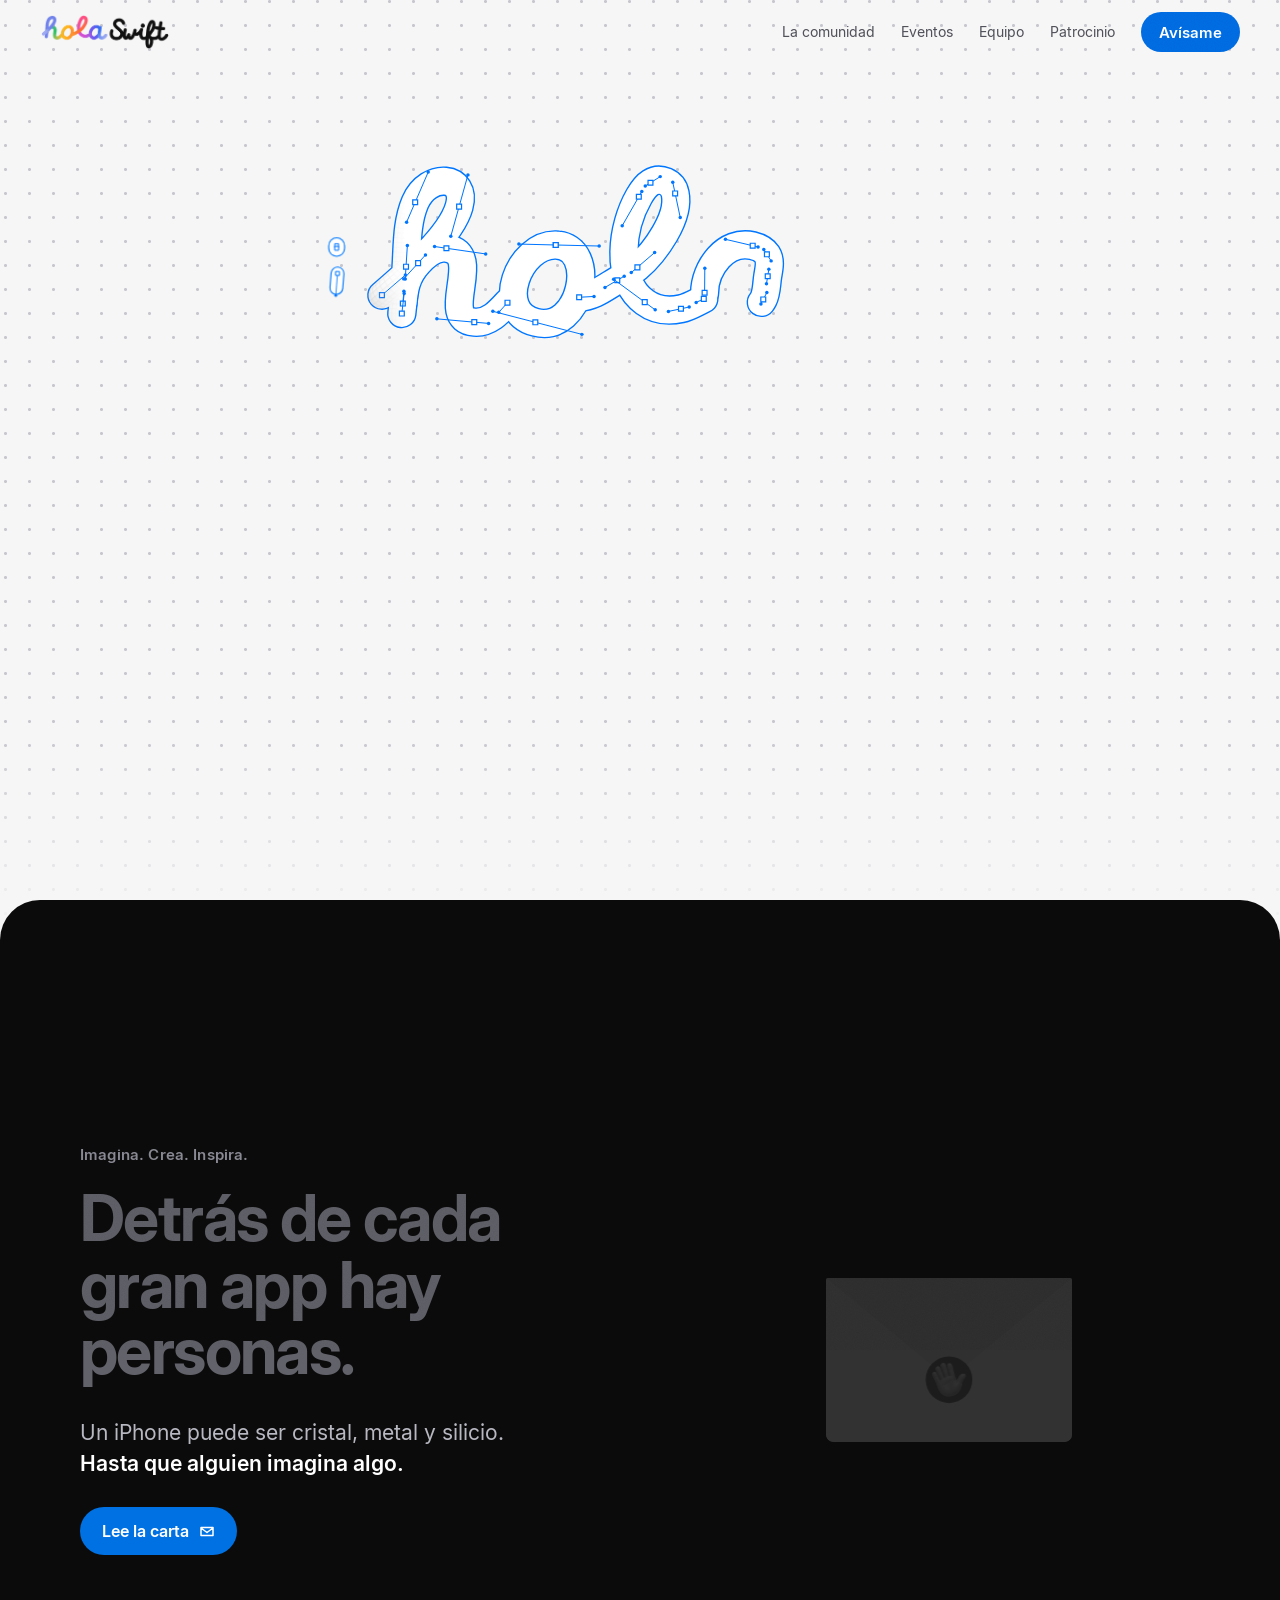
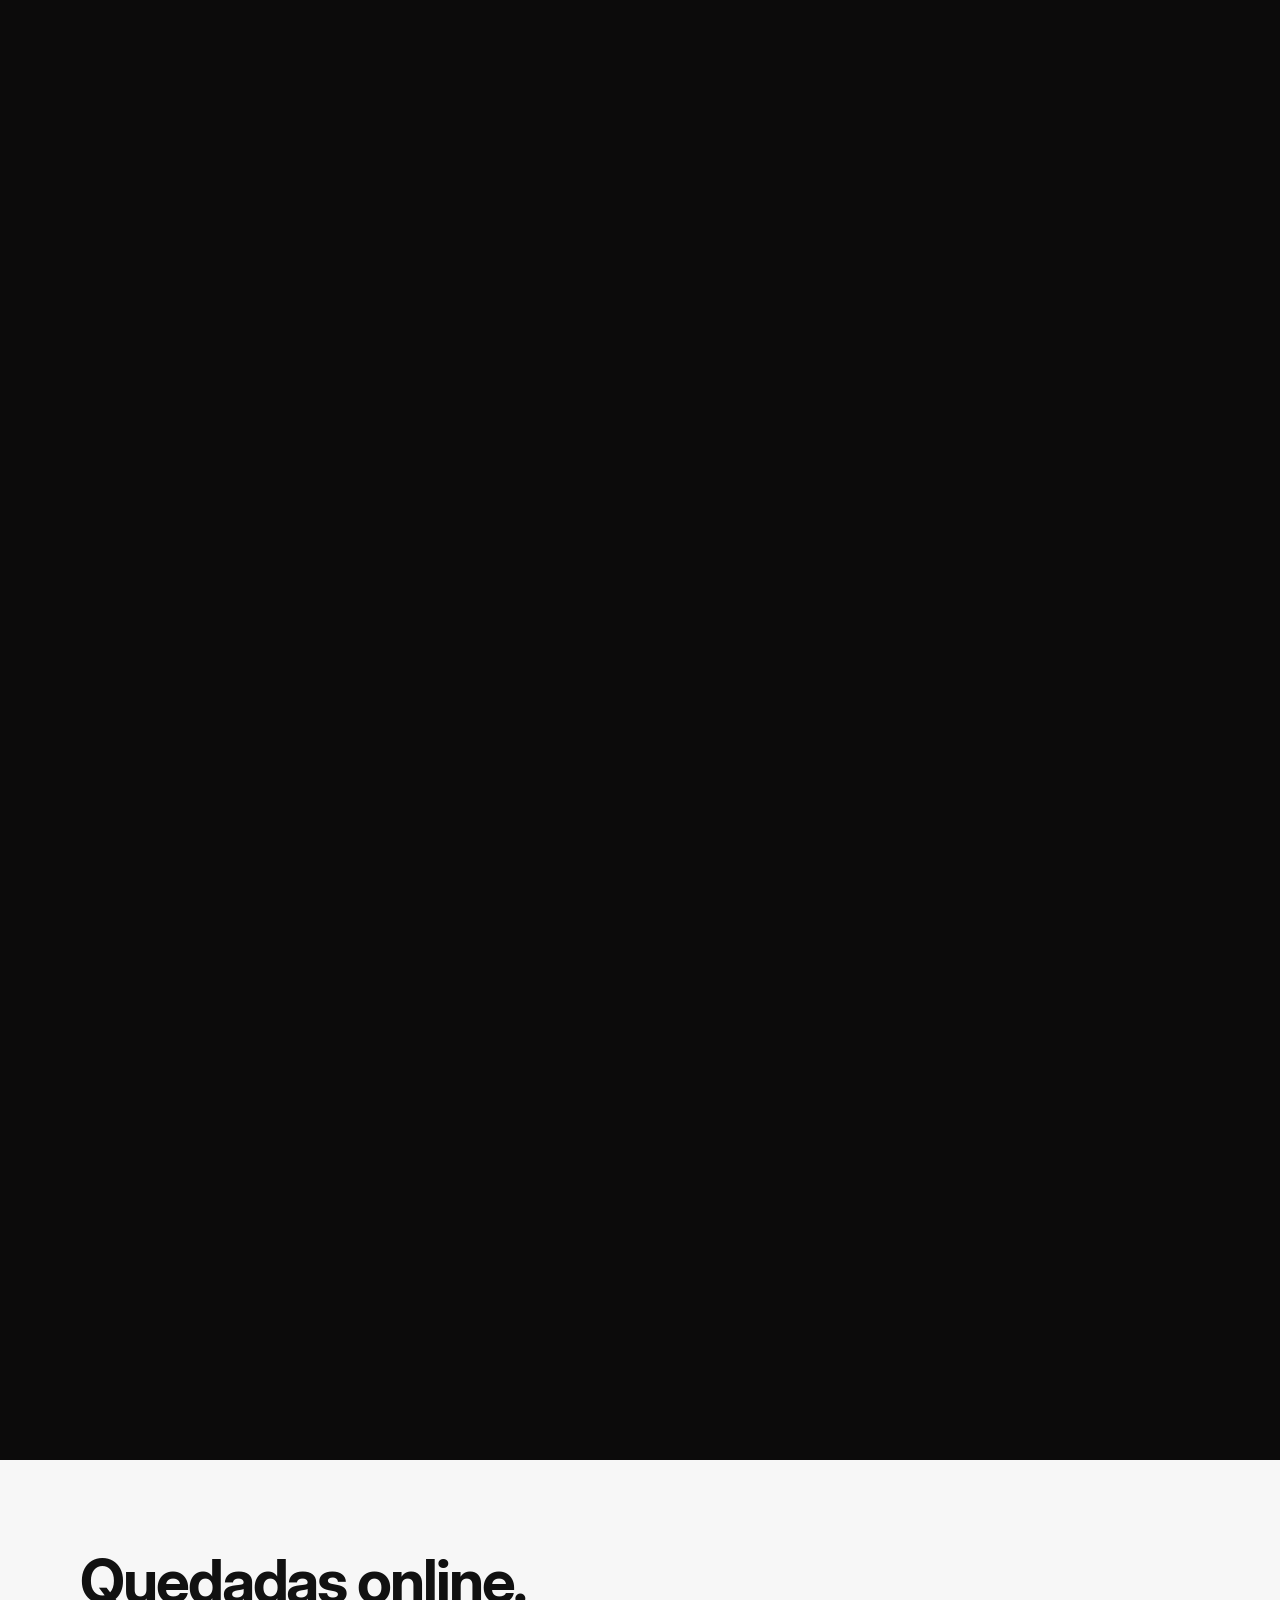
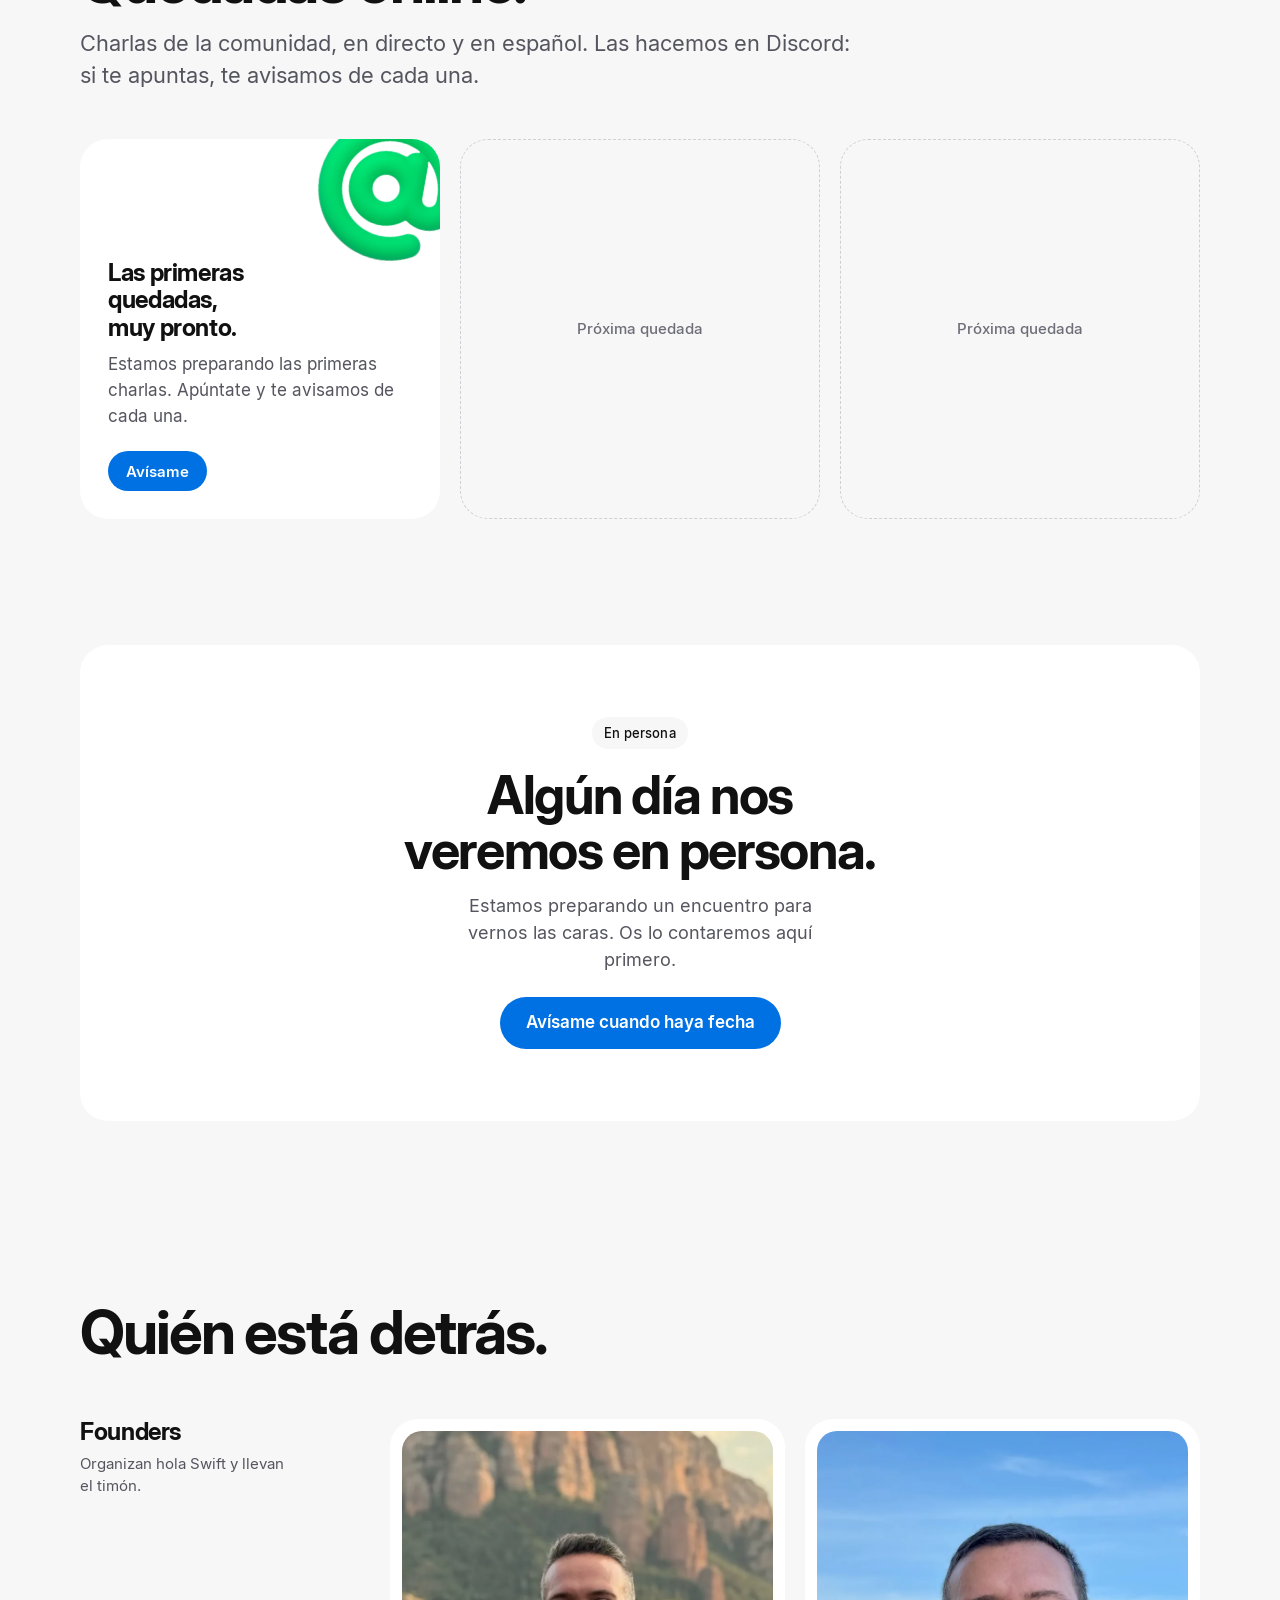
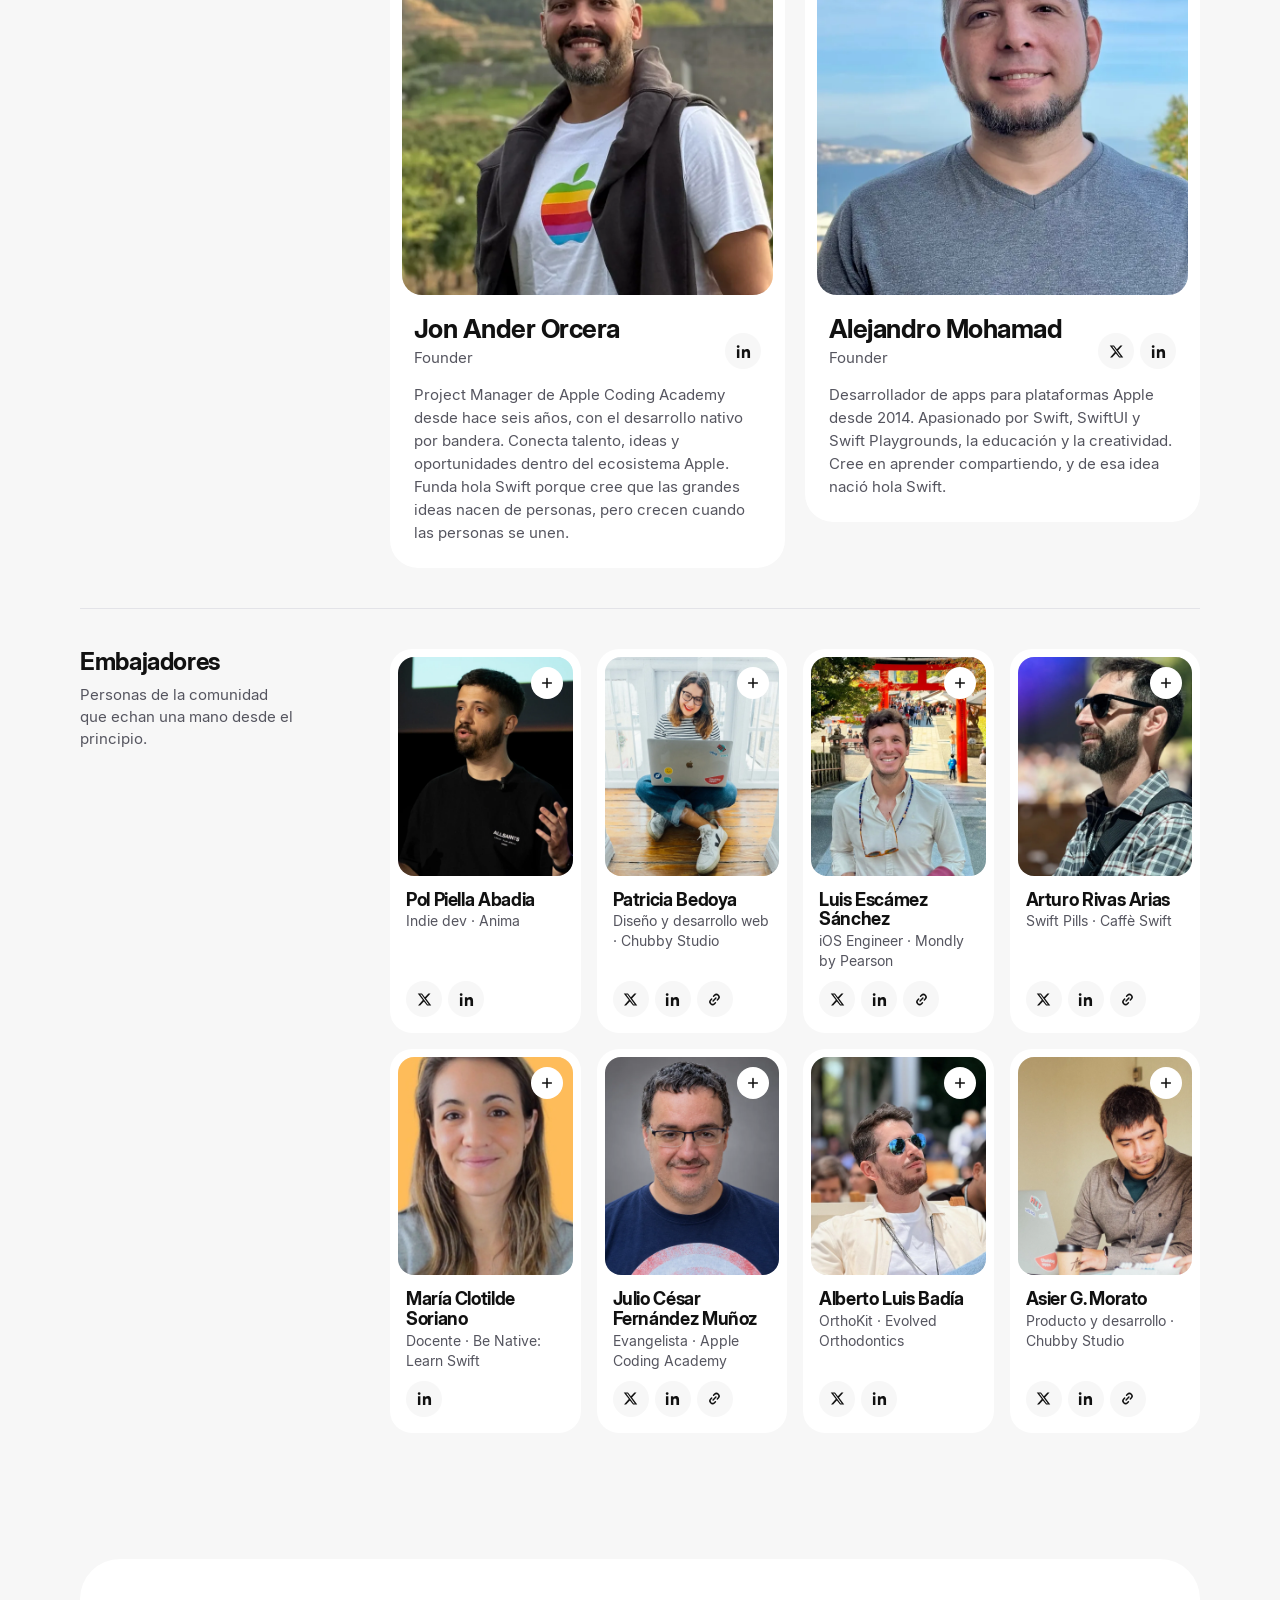
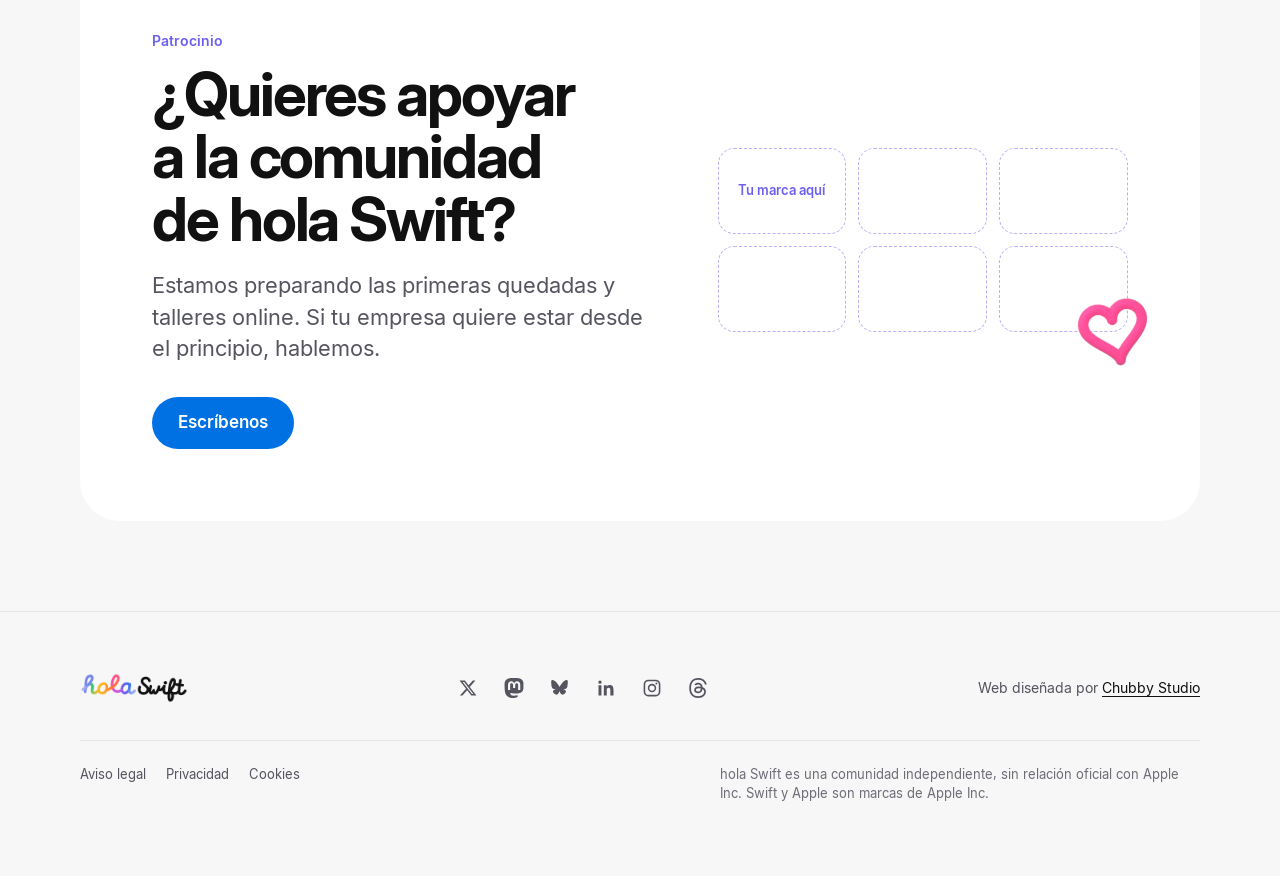
==== index.html @ 7c480881 "Primera versión de la web de hola Swift" ====
<!doctype html>
<html lang="es">
<head>
<meta charset="utf-8">
<meta name="viewport" content="width=device-width, initial-scale=1, viewport-fit=cover">
<meta name="theme-color" content="#F7F7F7" id="tema">
<title>hola Swift · La comunidad de Swift en español</title>
<meta name="description" content="hola Swift es la comunidad de Swift en español. Quedadas y talleres online en español para quienes crean con Swift y las plataformas de Apple.">
<link rel="icon" href="favicon.ico" sizes="32x32">
<link rel="icon" href="favicon.svg" type="image/svg+xml">
<link rel="apple-touch-icon" href="apple-touch-icon.png">
<link rel="manifest" href="site.webmanifest">
<!-- dirección provisional: cuando holaswift.com apunte a GitHub Pages, cambiar holaswift.github.io por holaswift.com
     aquí (canonical, og:url y og:image), en robots.txt y en sitemap.xml -->
<link rel="canonical" href="https://holaswift.github.io/">
<meta property="og:type" content="website">
<meta property="og:site_name" content="hola Swift">
<meta property="og:locale" content="es_ES">
<meta property="og:url" content="https://holaswift.github.io/">
<meta property="og:title" content="hola Swift · La comunidad de Swift en español">
<meta property="og:description" content="Quedadas y talleres online en español para quienes crean con Swift y las plataformas de Apple.">
<meta property="og:image" content="https://holaswift.github.io/og.png">
<meta property="og:image:width" content="1200">
<meta property="og:image:height" content="630">
<meta property="og:image:alt" content="¡hola Swift! en letras de tubo de colores sobre una cuadrícula de puntos">
<meta name="twitter:card" content="summary_large_image">
<meta name="twitter:site" content="@hola_swift">
<link rel="preload" href="assets/fuentes/inter-400.woff2" as="font" type="font/woff2" crossorigin>
<link rel="preload" href="assets/fuentes/inter-display-700.woff2" as="font" type="font/woff2" crossorigin>
<link rel="preload" href="assets/img/logo-horizontal-color.webp" as="image">
<link rel="preload" href="assets/img/hero/hola-color.webp" as="image">
<link rel="preload" href="assets/img/hero/swift-color.webp" as="image">
<style>
@font-face{font-family:"Inter";src:url(assets/fuentes/inter-400.woff2) format("woff2");font-weight:400;font-display:swap}
@font-face{font-family:"Inter";src:url(assets/fuentes/inter-500.woff2) format("woff2");font-weight:500;font-display:swap}
@font-face{font-family:"Inter";src:url(assets/fuentes/inter-600.woff2) format("woff2");font-weight:600;font-display:swap}
@font-face{font-family:"Inter Display";src:url(assets/fuentes/inter-display-600.woff2) format("woff2");font-weight:600;font-display:swap}
@font-face{font-family:"Inter Display";src:url(assets/fuentes/inter-display-700.woff2) format("woff2");font-weight:700;font-display:swap}
@font-face{font-family:"Homemade Apple";src:url(assets/fuentes/homemade-apple-400.woff2) format("woff2");font-weight:400;font-display:swap}   /* firmas provisionales */
/* tokens del libro de marca hola Swift (claude.ai/artifact/Q1u5tedocMigdjNJV3gRU2) */
:root{
  --fondo:#F7F7F7; --superficie:#FFFFFF; --linea:#E3E3E8; --texto:#111111; --texto-2:#55555F; --texto-3:#6E6E78;
  --enlace:#0066CC; --interfaz:#007AFF; --boton:#0071E3;
  --f-titulos:"Inter Display","Inter",system-ui,sans-serif; --f-texto:"Inter",system-ui,sans-serif;
  --bg:var(--fondo); --card:var(--superficie); --ink:var(--texto); --ink-2:var(--texto-2); --ink-3:#B9B9C2; --line:var(--linea);
  --blue:#007AFF; --blue-press:#0062CC;   /* azul de sistema: color de la interfaz; el naranja es de Swift */
  --blue-btn:var(--boton);                       /* el mismo azul un punto más hondo bajo texto blanco: 4.6:1 */
  --swift:#FF6B4D;
  --pen:var(--blue);
  --ease-out:cubic-bezier(.16,1,.3,1); --spring:cubic-bezier(.34,1.56,.64,1);
  color-scheme:light;
  --sa-t:env(safe-area-inset-top,0px); --sa-r:env(safe-area-inset-right,0px); --sa-b:env(safe-area-inset-bottom,0px); --sa-l:env(safe-area-inset-left,0px);
  --gutter-l:max(16px,var(--sa-l)); --gutter-r:max(16px,var(--sa-r));
}
*{box-sizing:border-box}
[hidden]{display:none!important}
.saltar{position:fixed;left:var(--gutter-l);top:-60px;z-index:100;background:var(--card);color:var(--ink);padding:10px 16px;border-radius:999px;font:600 14px/1 var(--f-texto);text-decoration:none;border:1px solid var(--linea);transition:top .2s}
.saltar:focus{top:calc(12px + var(--sa-t))}
html{scroll-behavior:smooth;scroll-padding-top:80px}
@media (prefers-reduced-motion:reduce){html{scroll-behavior:auto}}
body{margin:0;background:var(--bg);color:var(--ink);font:17px/26px var(--f-texto);
  -webkit-font-smoothing:antialiased;overflow-x:clip}   /* clip y no hidden: hidden convierte el body en contenedor de scroll dentro del artifact y rompe el sticky del manifiesto */
::selection{background:#CCE4FF;color:var(--ink)}
:focus-visible{outline:2px solid var(--pen);outline-offset:3px;border-radius:12px}
a{color:inherit}
h1,h2,h3,p{margin:0}
.wrap-x{width:min(1120px,100% - var(--gutter-l) - var(--gutter-r));margin-inline:auto;position:relative;left:calc((var(--sa-l) - var(--sa-r)) / 2)}

/* ── navegación ── */
nav.top{position:fixed;inset:0 0 auto;z-index:20;display:flex;justify-content:space-between;align-items:center;gap:16px;
  padding:calc(12px + var(--sa-t)) max(clamp(16px,4vw,40px),var(--sa-r)) 12px max(clamp(16px,4vw,40px),var(--sa-l));transition:background .3s,box-shadow .3s}
/* sobre el manifiesto (oscuro) la barra pasa a negro y el logo a su versión para fondo oscuro */
nav.top .brand .osc{display:none}
nav.top.oscura .brand .cla{display:none}
nav.top.oscura .brand .osc{display:block}
nav.top.oscura,nav.top.oscura.solid{background:rgba(12,11,11,.88);box-shadow:0 1px 0 rgba(255,255,255,.08)}
nav.top.oscura .links a:not(.btn){color:#B8B8C2}
nav.top.oscura .links a:not(.btn):hover{color:#fff}
nav.top.solid{background:rgba(247,247,247,.94);-webkit-backdrop-filter:blur(18px) saturate(170%);backdrop-filter:blur(18px) saturate(170%);box-shadow:0 1px 0 rgba(0,0,0,.06)}
.brand{display:block;line-height:0}
.brand img{display:block;height:36px;width:auto}
@media (max-width:760px){.brand img{height:30px}}
footer .brand img{height:30px}
.links{display:flex;gap:26px;align-items:center;font-size:14px;color:var(--ink-2)}
.links a{text-decoration:none}
.links a:not(.btn):hover{color:var(--ink)}
@media (max-width:760px){.links .sec{display:none}}
.btn{display:inline-flex;align-items:center;justify-content:center;height:40px;padding:0 18px;border-radius:999px;border:0;background:var(--blue-btn);color:#fff;
  font:600 15px/1 var(--f-texto);text-decoration:none;cursor:pointer;white-space:nowrap;transition:transform .2s var(--ease-out),background .2s}
.btn:hover{background:var(--blue-press)}
.btn:active{transform:scale(.97)}
.btn.lg{height:52px;padding:0 26px;font-size:17px}
.btn:disabled{background:var(--ink-3);cursor:default}

/* ── hero (el mismo escenario que hero/index.html) ── */
.hero{position:relative;min-height:calc(100dvh + 40px);min-height:calc(100lvh + 40px);display:grid;grid-template-rows:calc(72px + var(--sa-t)) 1fr auto;padding-bottom:calc(40px + var(--sa-b));overflow:hidden;isolation:isolate}
/* Safari 26 en iPhone pinta contenido bajo la barra flotante, por debajo de 100lvh: el solape del manifiesto tiene que caer más abajo */
@media (pointer:coarse) and (max-width:640px){.hero{min-height:calc(100lvh + 120px);padding-bottom:calc(120px + var(--sa-b))}.hero .fondo{bottom:120px}}
.hero::before{content:"";position:absolute;inset:0;z-index:-2;
  /* retícula de puntos del lienzo: fija sobre el fondo; más marcada mientras se construye el logo, se asienta al terminar */
  background-image:radial-gradient(circle at 1.5px 1.5px,#C9C9D1 1.3px,transparent 1.6px);background-size:24px 24px;background-position:center top;
  opacity:calc(.6 + var(--grid,1) * .4);
  -webkit-mask-image:linear-gradient(#000 78%,transparent);mask-image:linear-gradient(#000 78%,transparent)}
.fade{opacity:0;transform:translateY(10px);filter:blur(6px);transition:opacity .9s var(--ease-out),transform .9s var(--ease-out),filter .9s var(--ease-out)}
.ready .fade{opacity:1;transform:none;filter:none}
.ready .fade.d2{transition-delay:.12s}
.wrap{display:grid;place-items:center;perspective:1400px;padding:8px 0;grid-row:2}
.stage{position:relative;aspect-ratio:3005 / 2345;width:min(84vw,calc(58dvh * (3005 / 2345)));transform-style:preserve-3d}
.stage svg,.stage .el{position:absolute;inset:0;width:100%;height:100%;overflow:visible}
.stage img{position:absolute;display:block;user-select:none;pointer-events:none}
.el .mesh,.el .col{--p:0;
  -webkit-mask-image:linear-gradient(90deg,#000 calc(var(--p)*130% - 30%),transparent calc(var(--p)*130%));
          mask-image:linear-gradient(90deg,#000 calc(var(--p)*130% - 30%),transparent calc(var(--p)*130%))}
.vec path,.vec circle.dot{fill:none;stroke-linecap:round;stroke-linejoin:round}
.vec path.o{stroke:var(--pen)} .vec path.w{stroke:#fff}
.vec circle.o{fill:var(--pen);stroke:none} .vec circle.w{fill:#fff;stroke:none}
.vec .nodes g{opacity:0;transition:opacity .2s}
.vec .nodes g.on{opacity:1}
.vec .nodes line{stroke:var(--pen);stroke-width:1;vector-effect:non-scaling-stroke}
.vec .nodes circle{fill:var(--pen)}
.vec .nodes rect{fill:#fff;stroke:var(--pen);stroke-width:1.2;vector-effect:non-scaling-stroke}
.lead path{fill:none;stroke:var(--pen);stroke-width:2;vector-effect:non-scaling-stroke;stroke-linecap:round}
.mano{transform-origin:38% 92%;transform:scale(0)}
.vec.edit{pointer-events:none}
.vec.edit .nodes g{opacity:1}
.edit .cl{fill:none;stroke:var(--pen);stroke-width:1.5;vector-effect:non-scaling-stroke}
.sel{opacity:0;transition:opacity .18s}
.sel.on{opacity:1}
.sel .box{fill:none;stroke:var(--pen);stroke-width:1.5;vector-effect:non-scaling-stroke}
.sel .h{fill:#fff;stroke:var(--pen);stroke-width:1.2;vector-effect:non-scaling-stroke}
.sel .tag rect{fill:var(--pen)}
.sel .tag text{fill:#fff;font-family:system-ui,-apple-system,sans-serif;font-weight:600;dominant-baseline:central}

.copy{grid-row:3;display:flex;flex-direction:column;align-items:center;gap:22px;text-align:center;padding:0 16px clamp(40px,7vh,84px)}
.copy h1{font-family:var(--f-titulos);font-weight:600;font-size:clamp(24px,2.6vw,34px);line-height:1.18;letter-spacing:-.02em;text-wrap:balance}
.copy h1 span{color:var(--ink-2)}
/* apuntarse: un campo y un botón dentro de la misma píldora */
.signup{display:flex;gap:6px;padding:6px;border-radius:999px;background:var(--superficie);border:1px solid var(--linea);width:min(440px,100%)}
.signup label{position:absolute;width:1px;height:1px;overflow:hidden;clip:rect(0 0 0 0)}
.signup input{flex:1;min-width:0;border:0;background:none;font:inherit;font-size:16px;padding:0 6px 0 16px;color:var(--ink);outline:none}
.signup input::placeholder{color:var(--texto-3)}
.signup:focus-within{outline:2px solid var(--interfaz);outline-offset:2px}
.signup-note{font-size:13px;color:var(--ink-2);min-height:20px}
.signup-legal{font-size:12px;line-height:16px;color:var(--texto-3);margin-top:2px}
.signup-legal a{color:var(--texto-2);text-underline-offset:2px}
.signup-note.ok{color:#1F8A44;font-weight:600}
.signup-note.err{color:#C2321B}



/* grano de impresión sobre toda la página */
body::after{content:"";position:fixed;inset:-50%;z-index:40;pointer-events:none;opacity:.06;mix-blend-mode:overlay;
  background-image:url("data:image/svg+xml;utf8,<svg xmlns='http://www.w3.org/2000/svg' width='180' height='180'><filter id='n'><feTurbulence type='fractalNoise' baseFrequency='.9' numOctaves='2' stitchTiles='stitch'/><feColorMatrix values='0 0 0 0 0  0 0 0 0 0  0 0 0 0 0  0 0 0 1.4 0'/></filter><rect width='100%' height='100%' filter='url(%23n)'/></svg>")}

/* fondo del hero: los glifos de tubo flotan alrededor del logo, cerca (grandes, nítidos) y lejos (pequeños, desenfocados).
   Entran con un salto cuando el logo termina de construirse y se mueven un poco con el puntero. */
.fondo{position:absolute;inset:var(--sa-t) var(--sa-r) 0 var(--sa-l);z-index:-1;pointer-events:none;overflow:hidden}
.flota{position:absolute;left:var(--x);top:var(--y);width:var(--w);translate:-50% -50%;
  transform:translate3d(var(--px,0px),var(--py,0px),0) scale(0) rotate(var(--r));
  transition:transform .9s var(--spring) calc(var(--i) * .09s);filter:blur(var(--b,0px));opacity:var(--o,1)}
.ready .flota{transform:translate3d(var(--px,0px),var(--py,0px),0) scale(1) rotate(var(--r))}
.flota .cuerpo{position:relative;animation:flotar var(--t,7s) ease-in-out infinite alternate;animation-delay:calc(var(--i) * -1.3s)}
.flota img{display:block;width:100%}
/* lupa sobre los glifos: su esqueleto vectorial aparece bajo el cursor, igual que en el logo */
.esq{position:absolute;inset:0;width:100%;height:100%;overflow:visible;pointer-events:none;
  -webkit-mask-image:radial-gradient(circle var(--lr,0px) at var(--lx,-999px) var(--ly,-999px),#000 55%,transparent 100%);
          mask-image:radial-gradient(circle var(--lr,0px) at var(--lx,-999px) var(--ly,-999px),#000 55%,transparent 100%)}
.esq .cl{fill:none;stroke:var(--interfaz);stroke-width:1.5;vector-effect:non-scaling-stroke}
.esq .nodes line{stroke:var(--interfaz);stroke-width:1;vector-effect:non-scaling-stroke}
.esq .nodes circle{fill:var(--interfaz)}
.esq .nodes rect{fill:#fff;stroke:var(--interfaz);stroke-width:1.2;vector-effect:non-scaling-stroke}
@media (prefers-reduced-motion:reduce){.flota .cuerpo{animation:none}}
/* selección tipo editor para lo que no es el logo: glifos, titular, campo y botón */
.seleccion{position:absolute;z-index:6;pointer-events:none;border:1.5px solid var(--interfaz);opacity:0;transition:opacity .18s}
.seleccion.on{opacity:1}
.seleccion i{position:absolute;width:8px;height:8px;margin:-4px 0 0 -4px;background:#fff;border:1.2px solid var(--interfaz)}
.seleccion b{position:absolute;left:-1.5px;bottom:calc(100% + 6px);white-space:nowrap;background:var(--interfaz);color:#fff;
  font:600 12px/20px var(--f-texto);padding:0 8px;border-radius:6px}
/* easter egg: al pasar por el corazón, el puntero se vuelve un cursor multijugador de Figma con la firma de la diseñadora */
.colab{position:fixed;left:0;top:0;z-index:40;pointer-events:none;opacity:0;transition:opacity .15s}
.colab.on{opacity:1}
.colab svg{display:block;width:20px;height:21px}
.colab span{position:absolute;left:14px;top:18px;white-space:nowrap;background:#6D5FF0;color:#fff;font:600 12px/22px var(--f-texto);
  padding:0 9px;border-radius:999px 999px 999px 4px;transform-origin:0 0;transform:scale(.6);transition:transform .32s cubic-bezier(.34,1.56,.64,1)}
.colab.on span{transform:scale(1)}
.colab.izq span{left:auto;right:14px;transform-origin:100% 0;border-radius:999px 999px 4px 999px}  /* cerca del borde derecho, la etiqueta se va a la izquierda */
.hero.colab-on,.hero.colab-on *{cursor:none!important}
@media (pointer:coarse){.colab{display:none}}
@media (prefers-reduced-motion:reduce){.colab span{transition:none}}
@keyframes flotar{from{transform:translateY(-7px) rotate(-3deg)}to{transform:translateY(7px) rotate(3deg)}}
@media (prefers-reduced-motion:reduce){.flota img{animation:none}.flota{transition:none}}
/* tablet (641–1024): los glifos van a los márgenes y más pequeños; el logo y el formulario quedan libres */
@media (min-width:641px) and (max-width:1024px){
  .flota{--w:clamp(52px,8vw,84px)!important}
  .flota.lejos{--w:clamp(40px,5.5vw,60px)!important}
  .flota:nth-child(1){--x:7%!important;--y:22%!important}
  .flota:nth-child(2){--x:5%!important;--y:50%!important}
  .flota:nth-child(3){--x:8%!important;--y:82%!important}
  .flota:nth-child(4){--x:93%!important;--y:20%!important}
  .flota:nth-child(5){--x:94%!important;--y:46%!important}
  .flota:nth-child(6){--x:92%!important;--y:82%!important}
  .stage{width:min(74vw,calc(52dvh * (3005 / 2345)))}
}
@media (max-width:640px){
  .flota.lejos{display:none}
  .flota{--w:58px!important}
  .flota:nth-child(1){--x:9%!important;--y:13.5%!important}   /* ? arriba a la izquierda: a la derecha chocaba con la mano */
  .flota:nth-child(5){--x:88%!important;--y:86.5%!important}   /* @ abajo a la derecha, a la altura del ¿: a media altura pisaba el titular */
}
@media (max-width:640px) and (max-height:720px){
  .flota:nth-child(1){--x:8%!important;--y:19%!important;--w:48px!important}   /* pantallas bajas (iPhone Duo, SE): la ? no pisa el logo de la barra */
  .flota:nth-child(3){--x:12%!important;--y:86.5%!important}   /* ¿ abajo, bajo la línea legal */
  .flota:nth-child(5){--x:88%!important;--y:86.5%!important}   /* @ abajo */
}

/* ── secciones ── */
section{padding-block:clamp(72px,10vh,128px)}
h2{font-family:var(--f-titulos);font-weight:700;font-size:clamp(34px,5vw,60px);line-height:1.04;letter-spacing:-.035em;text-wrap:balance}
.lede{font-size:clamp(19px,1.7vw,22px);line-height:1.45;color:var(--ink-2);max-width:56ch;text-wrap:pretty}
.reveal{opacity:0;transform:translateY(24px);transition:opacity 1s var(--ease-out),transform 1s var(--ease-out)}
.reveal.in{opacity:1;transform:none}

/* manifiesto: un momento fijo al hacer scroll. El arranque del manifiesto se enciende palabra a palabra;
   los glifos se juntan alrededor de un sobre cerrado, y el resto del texto está dentro: hay que abrir la carta. */
.manifiesto{height:240vh;position:relative;padding:0;background:#0C0B0B;color:#fff;
  border-radius:40px 40px 0 0;margin-top:-40px}
.manifiesto .pin{position:sticky;top:0;height:100dvh;display:flex;align-items:center;overflow:hidden;isolation:isolate;padding-top:var(--sa-t);padding-bottom:var(--sa-b)}
.manifiesto .wrap-x{display:grid;grid-template-columns:minmax(0,1.05fr) minmax(0,.95fr);gap:clamp(24px,5vw,72px);align-items:center}
.manifiesto .kicker{font:600 15px/20px var(--f-texto);letter-spacing:.01em;color:#8E8E99;margin-bottom:20px}
.manifiesto p.big{font-family:var(--f-titulos);font-weight:700;font-size:clamp(40px,5.2vw,64px);line-height:1.04;letter-spacing:-.025em;max-width:14ch}
.manifiesto p.big .w{color:#62626B;transition:color .3s}   /* apagada pero legible: 3,2:1 sobre el negro (texto grande) */
.manifiesto p.big .w.on{color:#FFFFFF}
.manifiesto .sigue{margin-top:32px;opacity:0;transform:translateY(12px);transition:opacity .8s var(--ease-out),transform .8s var(--ease-out)}
.manifiesto .sigue.in{opacity:1;transform:none}
.manifiesto .sigue p{font-size:21px;line-height:31px;color:#B8B8C2;max-width:34ch}
.manifiesto .sigue p strong{display:block;color:#fff;font-weight:600}
.manifiesto .sigue .btn{margin-top:28px;height:48px;padding:0 22px;font-size:16px;gap:10px}
.grupo{position:relative;aspect-ratio:1;width:100%;max-width:500px;justify-self:center}
.grupo .g{position:absolute;left:var(--x);top:var(--y);width:var(--w);translate:-50% -50%;z-index:2;pointer-events:none;
  transform:scale(0) rotate(var(--r));opacity:0;transition:transform .8s var(--spring) calc(var(--i) * .07s),opacity .35s calc(var(--i) * .07s)}
.grupo.junto .g{transform:scale(1) rotate(var(--r));opacity:1}
.grupo .g img{display:block;width:100%;animation:flotar var(--t,7s) ease-in-out infinite alternate}
.manifiesto.quieto{height:auto;padding-block:clamp(96px,14vh,168px)}
.manifiesto.quieto .pin{position:static;height:auto}
/* móviles bajos (iPhone Duo, SE): el momento fijo del manifiesto tiene que caber entero bajo la barra */
@media (max-width:640px) and (max-height:760px){
  .manifiesto .pin{padding-top:calc(64px + var(--sa-t))}
  .manifiesto .kicker{margin-bottom:8px;font-size:13px}
  .manifiesto p.big{font-size:clamp(28px,8.4vw,34px)}
  .manifiesto .sigue{margin-top:12px}
  .manifiesto .sigue p{font-size:16px;line-height:23px}
  .manifiesto .sigue .btn{margin-top:14px;height:44px}
  .grupo{max-width:min(250px,36dvh);margin-top:0}
}
/* pantallas bajas (iPhone en horizontal): el momento fijo no cabe; el manifiesto se lee de corrido, ya encendido */
@media (max-height:520px) and (orientation:landscape){.manifiesto{height:auto;padding-block:calc(72px + var(--sa-t)) 64px}.manifiesto .pin{position:static;height:auto;padding-top:0}.grupo{max-width:300px}}
@media (max-width:760px){
  .manifiesto .wrap-x{grid-template-columns:1fr;gap:8px}
  .grupo{max-width:min(300px,38dvh);width:80%;margin-top:8px}
  .manifiesto .pin{padding-top:calc(56px + var(--sa-t))}   /* deja sitio a la navbar y a la isla */
  .manifiesto p.big{font-size:clamp(34px,10vw,40px)}
  .manifiesto .sigue p{font-size:18px;line-height:27px}
  .manifiesto .sigue{margin-top:20px}
}

/* sobre: tres capas de papel (fondo, carta, bolsillo) y la solapa con el sello de la mano de hola.
   Se usa dos veces: cerrado en el manifiesto y en el vuelo que se abre sobre la página. */
.sobre{position:relative;display:block;aspect-ratio:3/2;width:100%;container-type:inline-size;perspective:1200px;border:0;padding:0;background:none;color:inherit;font:inherit;cursor:pointer;border-radius:12px}
.sobre>span{position:absolute}
.sobre-fondo{inset:0;background:#D9D9E1;border-radius:1cqw 1cqw 3cqw 3cqw;z-index:0}
.sobre-papel{left:5%;right:5%;top:5%;height:90%;z-index:1;background:#FFFFFF;border-radius:2cqw;padding:6cqw 7cqw;text-align:left;
  font:700 6.2cqw/1.08 var(--f-titulos);letter-spacing:-.02em;color:#111;transition:transform .6s var(--ease-out)}
.sobre-bolsillo{inset:0;z-index:2;background:#F2F2F6;border-radius:1cqw 1cqw 3cqw 3cqw;clip-path:polygon(0 0,50% 58%,100% 0,100% 100%,0 100%)}
.sobre-de{position:absolute;left:0;right:0;bottom:10%;text-align:center;font:500 4.2cqw/1.2 var(--f-texto);color:#55555F}
.sobre-solapa{left:0;right:0;top:0;height:62%;z-index:3;background:#E8E8EE;border-radius:1cqw 1cqw 0 0;clip-path:polygon(0 0,100% 0,50% 100%);
  transform-origin:50% 0;transition:transform .55s var(--ease-out),z-index 0s .22s}
.sobre-sello{left:50%;top:62%;width:19%;aspect-ratio:1;z-index:4;translate:-50% -50%;border-radius:50%;background:#FF4F8B;
  display:grid;place-items:center;transition:transform .45s var(--spring),opacity .3s}
.sobre-sello img{width:72%;display:block}
/* en el manifiesto: llega apagado y se enciende cuando se juntan los glifos; al pasar, la carta asoma */
.grupo .sobre{position:absolute;left:50%;top:52%;width:60%;translate:-50% -50%;z-index:1;
  transform:scale(.82);opacity:.3;transition:transform .9s var(--spring),opacity .6s,filter .6s;filter:saturate(0) brightness(.6)}
.grupo.junto .sobre{transform:none;opacity:1;filter:none}
.grupo .sobre .sobre-de{transition:opacity .4s .3s}
.grupo:not(.junto) .sobre .sobre-de{opacity:0}   /* el texto del sobre solo aparece cuando se enciende: apagado no se leería */
.grupo.junto .sobre:hover{transform:translateY(-6px) rotate(-2deg)}
.grupo.junto .sobre:hover .sobre-papel{transform:translateY(-9%)}
.grupo.junto .sobre:hover .sobre-sello{transform:scale(1.08) rotate(-8deg)}
.sobre:focus-visible{outline:2px solid #fff;outline-offset:6px}

/* la carta abierta sobre la landing */
.capa-carta{position:fixed;inset:0;z-index:60}
.capa-carta[hidden]{display:none!important}
.capa-fondo{position:absolute;inset:0;background:rgba(12,11,11,.78);-webkit-backdrop-filter:blur(10px);backdrop-filter:blur(10px);opacity:0;transition:opacity .4s}
.capa-carta.abierta .capa-fondo{opacity:1}
/* apertura en cuatro tiempos: el sobre de la sección vuela al centro (FLIP), salta el sello, se abre la solapa
   (por dentro es más oscura), sale la carta y esa misma hoja crece hasta ser la carta que se lee mientras el sobre cae */
.vuelo{position:absolute;left:50%;top:50%;width:min(460px,82vw);translate:-50% -50%;opacity:0;pointer-events:none;
  transition:transform .75s cubic-bezier(.2,.9,.25,1.05),opacity .2s}
.capa-carta.abierta .vuelo{transform:none;opacity:1}
.capa-carta .sobre-sello{transition:transform .38s cubic-bezier(.5,-.6,.6,1),opacity .2s .18s}
.capa-carta.sello .sobre-sello{transform:scale(1.25) rotate(-25deg) translateY(-30%);opacity:0}
.capa-carta .sobre-solapa{transition:transform .6s cubic-bezier(.45,0,.2,1),z-index 0s .3s,background-color 0s .3s}
.capa-carta.solapa .sobre-solapa{transform:rotateX(180deg);z-index:0;background-color:#CFCFD8}
.capa-carta .sobre-papel{transition:transform .65s cubic-bezier(.3,1.25,.5,1)}
.capa-carta.sale .sobre-papel{transform:translateY(-62%)}
.capa-carta.lee .vuelo .sobre-papel{opacity:0}
.capa-carta.lee .vuelo{transform:translateY(38vh) rotate(5deg);opacity:0;transition:transform .7s cubic-bezier(.5,0,.75,0),opacity .35s .3s}
.lectura{position:absolute;inset:0;overflow-y:auto;overscroll-behavior:contain;opacity:0;pointer-events:none;transition:opacity .15s}
.capa-carta.lee .lectura{opacity:1;pointer-events:auto}
.carta{transform-origin:50% 0}
.capa-carta.cierra .capa-fondo{opacity:0;transition:opacity .45s}
.capa-carta.cierra .vuelo{opacity:0!important;transition:none}
.capa-carta.cierra .cerrar-carta{opacity:0;transition:opacity .15s}
.capa-carta.cierra .lectura{opacity:1;overflow:hidden}
.capa-carta.cierra .carta > *{opacity:0;transition:opacity .18s}
.carta.vuelve{transition:transform .5s cubic-bezier(.5,0,.3,1),opacity .2s .32s;opacity:0}
.capa-carta.cierra .carta:not(.vuelve){opacity:0;transform:translateY(40px) scale(.97);transition:transform .45s var(--ease-out),opacity .3s}

.carta.crece{transition:transform .75s cubic-bezier(.2,.85,.25,1),border-radius .75s}
.carta > *{transition:opacity .45s .35s}
.carta.desde > *{opacity:0;transition:none}
.cerrar-carta{position:fixed;top:calc(16px + var(--sa-t));right:var(--gutter-r);z-index:2;width:44px;height:44px;border-radius:999px;border:0;
  background:#FFFFFF;color:#111;border:1px solid var(--linea);display:grid;place-items:center;cursor:pointer;opacity:0;transition:opacity .3s .2s}
.capa-carta.lee .cerrar-carta{opacity:1}
.cerrar-carta svg{width:16px;height:16px}
.carta{width:min(880px,100% - var(--gutter-l) - var(--gutter-r));margin:calc(clamp(72px,11vh,112px) + var(--sa-t)) auto calc(clamp(40px,8vh,80px) + var(--sa-b));background:#FFFFFF;color:#111;border-radius:16px;
  padding:clamp(32px,7vw,80px) clamp(24px,7vw,84px) clamp(40px,7vw,80px)}
.carta-cab{display:flex;justify-content:space-between;align-items:center;gap:16px;padding-bottom:28px;margin-bottom:40px;border-bottom:1px solid var(--linea)}
.carta-cab img{height:26px;width:auto;display:block}
.carta-cab span{font:500 13px/1 var(--f-texto);color:var(--texto-3);letter-spacing:.02em}
.carta h2{font-size:clamp(34px,5.4vw,48px);letter-spacing:-.03em}
.carta h3{font:700 clamp(26px,3.4vw,32px)/1.1 var(--f-titulos);letter-spacing:-.02em;margin-top:1.7em}
.carta p{font-size:18px;line-height:1.7;color:#2B2B31;margin-top:1em;text-wrap:pretty}
.carta p strong{font-weight:600;color:#111}
@media (min-width:1100px){.carta p{font-size:19px;line-height:1.7}.carta .apertura p{font-size:24px}}   /* pantallas anchas: carta más ancha y letra un punto mayor (unos 70 caracteres por línea) */
.carta .apertura p{font:600 clamp(20px,2.4vw,23px)/1.45 var(--f-texto);color:#111;margin-top:.5em}
.carta .apertura{margin-top:24px}
.carta .cierre{margin-top:2.4em}
.carta .cierre p{font:700 clamp(28px,4vw,36px)/1.12 var(--f-titulos);letter-spacing:-.02em;color:#111;margin:0}
.carta .cierre p.otra{color:var(--texto-3)}
.carta .marca{display:block;height:44px;width:auto;margin-top:36px}
.firmas{display:flex;flex-wrap:wrap;gap:24px 56px;margin-top:56px;padding-top:32px;border-top:1px solid var(--linea)}
.firma{display:flex;flex-direction:column;gap:6px}
.firma b{font:400 30px/1.6 "Homemade Apple","Snell Roundhand",cursive;color:#1D4ED8;white-space:nowrap;
  padding-left:.35em;margin-left:-.35em;clip-path:inset(-14px 100% -14px 0);transition:clip-path 1.5s cubic-bezier(.5,.1,.3,1)}
.firma + .firma b{transition-delay:1.1s}
.firmas.in .firma b{clip-path:inset(-14px -14px -14px 0)}
.firma span{font:500 14px/1.3 var(--f-texto);color:var(--texto-2)}
@media (prefers-reduced-motion:reduce){
  .vuelo,.lectura,.capa-fondo,.capa-carta .sobre-solapa,.capa-carta .sobre-papel,.capa-carta .sobre-sello,.carta.crece,.carta > *{transition:none}
  .firma b{transition:none;clip-path:none}
}

/* lo que viene: tres invitaciones en bloques de color del libro (comunidad rosa, charla azul, Madrid naranja),
   cada una con su objeto de tubo saliéndose un poco. Sin sombras: el color separa. */
.viene h2{font-size:clamp(34px,4vw,44px);line-height:1.09;letter-spacing:-.02em;max-width:14ch}
.agenda{margin-top:48px;display:grid;grid-template-columns:1fr 1.05fr;gap:20px}
.cita{position:relative;border-radius:28px;padding:32px;min-height:310px;display:flex;flex-direction:column;overflow:hidden;color:#111111;isolation:isolate}
.cita.rosa{background:#FF4F8B;grid-column:1;grid-row:1}
.cita.azul{background:#3772F0;color:#FFFFFF;grid-column:1;grid-row:2}
.cita.naranja{background:#FF7039;grid-column:2;grid-row:1 / span 2;min-height:640px}
.cita .chip{align-self:flex-start;margin:0 0 auto;font:500 13px/16px var(--f-texto);letter-spacing:.01em;background:#FFFFFF;color:#111111;padding:8px 12px;border-radius:999px}
.cita h3{font-family:var(--f-titulos);font-weight:700;font-size:32px;line-height:36px;letter-spacing:-.015em;max-width:12ch;margin-top:96px}
.cita.naranja h3{font-size:44px;line-height:48px;letter-spacing:-.02em}
.cita p.txt{margin-top:8px;font-size:17px;line-height:26px;max-width:30ch}
.cita.azul p.txt{font-size:19px;line-height:27px;font-weight:600}   /* blanco sobre azul solo a 19px semibold o más */
.cita .obj{position:absolute;top:var(--ot);right:var(--or);width:var(--ow);z-index:-1;
  transform:translateY(40px) scale(.6) rotate(var(--r));opacity:0;transition:transform .9s var(--spring) .15s,opacity .4s .15s}
.cita.in .obj{transform:rotate(var(--r));opacity:1}
.cita .obj img{display:block;width:100%;animation:flotar 7s ease-in-out infinite alternate}
.cita:hover .obj{transform:translateY(-10px) scale(1.05) rotate(calc(var(--r) * -1));transition-delay:0s}
@media (prefers-reduced-motion:reduce){.cita .obj img{animation:none}.cita .obj{transition:none}}
@media (max-width:760px){
  .agenda{grid-template-columns:1fr}
  .cita.rosa,.cita.azul,.cita.naranja{grid-column:1;grid-row:auto;min-height:320px}
  .cita{padding:24px}
  .cita h3,.cita.naranja h3{font-size:32px;line-height:36px;margin-top:120px}
  .cita.naranja .obj{--ot:-6%!important;--or:-8%!important;--ow:52%!important}   /* en móvil, el corazón a la esquina: no tapa el título */
}

/* eventos: la grilla de quedadas online sale de datos/quedadas.json (añadir una = añadir una entrada y pasar scripts/generar.swift).
   Sin eventos, una tarjeta de "muy pronto" y huecos punteados que se irán llenando. */
.eventos-sec h2{max-width:16ch}
.eventos-sec .lede{margin-top:16px}
.eventos{margin-top:48px;display:grid;grid-template-columns:repeat(auto-fill,minmax(280px,1fr));gap:20px}
.evento{position:relative;border-radius:28px;padding:28px;min-height:340px;display:flex;flex-direction:column;background:var(--card);color:var(--ink);overflow:hidden;isolation:isolate}
.evento.proximo{box-shadow:inset 0 0 0 2px var(--interfaz)}
.evento:not(.vacio):not(.hueco){transition:transform .35s var(--spring)}
.evento:not(.vacio):not(.hueco):hover{transform:translateY(-4px)}
.evento .cubre:focus-visible{outline:none}
.evento:has(.cubre:focus-visible){outline:2px solid var(--interfaz);outline-offset:3px}   /* el contorno va en la tarjeta: dentro lo recortaba su overflow */
.evento .dia{font:700 72px/1 var(--f-titulos);letter-spacing:-.04em;font-variant-numeric:tabular-nums}
.evento .mes{font:600 15px/20px var(--f-texto);margin-top:6px}
.evento .mes::first-letter{text-transform:uppercase}
.evento h3{font:700 24px/1.15 var(--f-titulos);letter-spacing:-.015em;margin-top:auto;padding-top:36px;max-width:17ch;text-wrap:balance}
.evento .charlas{list-style:none;margin:14px 0 0;padding:0;display:grid;gap:10px}   /* de 1 a 3 charlas: caras, título y quién la da */
/* --caras: cuántas caras tiene la pila más ancha de la tarjeta; todas las filas guardan ese hueco y los títulos quedan alineados.
   Sin subgrid: Safari no lo recalculaba al cambiar el ancho de la ventana */
.evento .charlas li{display:grid;grid-template-columns:calc(32px + (var(--caras,1) - 1) * 26px) 1fr;column-gap:12px;align-items:start}
.evento .charlas b{display:block;font:600 16px/21px var(--f-texto);text-wrap:balance}
.evento .charlas div > span{display:block;margin-top:2px;font-size:14px;line-height:20px;color:var(--texto-2)}
/* pila de caras: se solapan con un aro del color de la tarjeta; sin foto, iniciales; sin ponente, un círculo gris */
.caras{display:flex;align-items:center;isolation:isolate}   /* el orden de las caras queda dentro: no se montan sobre los botones fijos de la hoja */
.caras > *{position:relative;flex:none;width:32px;height:32px;border-radius:50%;box-shadow:0 0 0 2px var(--card);background:var(--linea);object-fit:cover;object-position:50% 25%}
.caras > * + *{margin-left:-6px}   /* poco solape: si no, las iniciales quedan tapadas */
.caras > :nth-child(1){z-index:3}   /* la primera persona, encima: va primero */
.caras > :nth-child(2){z-index:2}
.caras i{display:grid;place-items:center;font:600 12px/1 var(--f-texto);font-style:normal;color:var(--texto-2)}
.evento .donde{margin-top:18px;align-self:flex-start;font:500 13px/16px var(--f-texto);background:var(--fondo);color:#111;padding:8px 12px;border-radius:999px}
.evento.proximo .donde{background:var(--boton);color:#fff}   /* #0071E3: blanco a 4.6:1 */
.evento .ejemplo{position:absolute;top:24px;right:24px;font:600 11px/1 var(--f-texto);letter-spacing:.06em;text-transform:uppercase;color:var(--texto-3);border:1px solid var(--linea);padding:6px 9px;border-radius:999px}
.evento .estado{position:absolute;top:36px;right:28px;font:600 13px/1 var(--f-texto);letter-spacing:.01em;color:var(--interfaz)}   /* «El próximo» o «Ya pasó», arriba a la derecha, a la altura del día */
.evento .estado ~ .ejemplo{top:60px}   /* si además es un ejemplo, la etiqueta baja */
.evento .cubre{background:none;border:0;padding:0;cursor:pointer;position:absolute;inset:0;z-index:1;border-radius:28px}
.evento.pasado{background:var(--card);color:var(--ink);box-shadow:inset 0 0 0 2px var(--ink)}   /* el borde de «El próximo», en el color del texto */
.evento.pasado .estado{color:var(--ink)}
.evento.vacio{background:var(--card);color:var(--ink);justify-content:flex-end;min-height:380px}
.evento.vacio img{position:absolute;top:-6%;right:-6%;width:min(40%,150px);z-index:-1;transform:rotate(10deg)}
.evento.vacio h3{padding-top:0;max-width:13ch}
.evento.vacio p{margin-top:10px;color:var(--ink-2);max-width:28ch}
.evento.vacio .btn{margin-top:22px;align-self:flex-start}
.evento.hueco{background:none;border:1.5px dashed #CFCFD6;color:var(--texto-3);justify-content:center;align-items:center;font:500 15px/20px var(--f-texto)}
@media (max-width:640px){
  .evento.hueco{display:none}
  .evento{min-height:260px;padding:24px}
  .eventos{gap:12px}
  /* en móvil, solo el próximo es tarjeta grande; el resto, filas compactas: fecha a la izquierda */
  .evento:not(.proximo):not(.vacio){min-height:0;display:grid;grid-template-columns:56px 1fr;column-gap:16px;align-items:start;padding:20px}
  .evento:not(.proximo):not(.vacio) .dia{grid-column:1;grid-row:1 / span 5;font-size:44px}
  .evento .estado{top:30px;right:24px}
  .evento:not(.proximo):not(.vacio) .estado{top:24px;right:20px}
  .evento:not(.proximo):not(.vacio) .mes{grid-column:2;margin-top:2px;padding-right:72px}
  .evento:not(.proximo):not(.vacio) h3{grid-column:2;font-size:19px;padding-top:6px;margin-top:0}
  .evento:not(.proximo):not(.vacio) .charlas{grid-column:2;margin-top:8px;gap:6px}
  .evento:not(.proximo):not(.vacio) .charlas li{column-gap:10px}
  .evento:not(.proximo):not(.vacio) .charlas b{font-size:15px;line-height:20px}
  .evento:not(.proximo):not(.vacio) .donde{grid-column:2;justify-self:start;margin-top:12px}   /* la pastilla, del ancho de su texto */
  .evento:not(.proximo):not(.vacio) .en-discord{display:none}   /* en la fila compacta no cabe; Discord sale en la hoja y en la entradilla */
  .evento .ejemplo{top:20px;right:20px}
}

/* encuentro presencial: texto abierto, sin fecha ni ciudad (sustituye al antiguo Encuentro en Madrid) */
.presencial{padding-top:clamp(24px,4vh,48px)}
.presencial .cita{min-height:0;padding:clamp(32px,6vw,72px) clamp(24px,5vw,56px);background:var(--card);align-items:center;text-align:center}
.presencial .cita .chip{align-self:center;margin:0}
.presencial .cita .chip{background:var(--fondo)}
.presencial .cita h3{font-size:clamp(36px,4.4vw,52px);line-height:1.04;letter-spacing:-.025em;max-width:16ch;margin-top:20px;text-wrap:balance}
.presencial .cita p.txt{margin-top:14px;color:var(--ink-2);font-size:18px;line-height:27px;max-width:36ch}
.presencial .cita .btn{margin-top:24px;align-self:center}
.presencial .cita .obj{--ot:14%;--or:7%;--ow:min(28%,300px);--r:8deg}
@media (max-width:760px){.presencial .cita{padding:32px 24px}}

/* hoja de evento: como un evento del Calendario de Apple (abajo en móvil, centrada en escritorio) */
.cal-capa{position:fixed;inset:0;z-index:70;display:flex;align-items:flex-end;justify-content:center}
.cal-capa[hidden]{display:none!important}
.cal-fondo{position:absolute;inset:0;background:rgba(12,11,11,.38);-webkit-backdrop-filter:blur(6px);backdrop-filter:blur(6px);opacity:0;transition:opacity .3s}
.cal-capa.abierta .cal-fondo{opacity:1}
.cal-hoja{position:relative;width:min(460px,100%);max-height:90dvh;overflow:auto;overscroll-behavior:contain;background:#F2F2F7;color:var(--ink);
  border-radius:28px 28px 0 0;padding:10px 16px calc(24px + env(safe-area-inset-bottom,0px));transform:translateY(100%);transition:transform .45s cubic-bezier(.2,.9,.25,1)}
.cal-capa.abierta .cal-hoja{transform:none}
.cal-hoja .asa{display:block;width:36px;height:5px;border-radius:999px;background:#C7C7CE;margin:0 auto 4px}
.cal-barra{display:flex;justify-content:space-between;align-items:center;height:36px}
.cal-cerrar{border:0;background:none;color:var(--enlace);font:500 17px/1 var(--f-texto);cursor:pointer;padding:0}
.cal-tipo{font:600 12px/1 var(--f-texto);letter-spacing:.06em;text-transform:uppercase;color:var(--texto-3)}
.cal-hoja h3{font:700 28px/1.12 var(--f-titulos);letter-spacing:-.02em;margin-top:10px;text-wrap:balance}
.cal-cuando{margin-top:8px;font-size:16px;line-height:23px;color:var(--ink)}
.cal-cuando span{display:block;color:var(--texto-2)}
.cal-cal{display:flex;align-items:center;gap:8px;margin-top:10px;font-size:14px;color:var(--texto-2)}
.cal-cal i{width:10px;height:10px;border-radius:50%;background:var(--interfaz)}
.cal-grupo{background:var(--card);border-radius:14px;margin-top:16px}
.cal-charla,.cal-notas{padding:12px 16px 14px}   /* un grupo por charla, como las secciones de Ajustes */
.cal-charla + .cal-charla{margin-top:10px}
.cal-quienes{display:flex;align-items:flex-start;gap:12px;margin-top:6px}
.cal-quienes .caras > *{width:40px;height:40px}
.cal-quienes .caras > * + *{margin-left:-8px}
.cal-quienes .caras i{font-size:14px}
.cal-charla h4{margin:0;font:600 17px/22px var(--f-titulos);letter-spacing:-.01em;text-wrap:balance}   /* sin el margen de h4 del navegador */
.cal-charla .cal-quien{margin-top:2px;font-size:15px;line-height:21px;color:var(--texto-2)}
.cal-charla .cal-desc{margin-top:8px}
.cal-et{font-size:13px;color:var(--texto-3)}
.cal-desc{margin-top:4px;font-size:16px;line-height:24px}
/* los botones se quedan fijos abajo; si queda contenido por debajo, pasa tras ellos con el desenfoque de las barras de iOS */
.cal-accion{position:sticky;bottom:0;z-index:1;display:flex;flex-direction:column;align-items:stretch;gap:10px;transition:background-color .2s,box-shadow .2s}
.cal-accion.tapa{background:rgba(242,242,247,.72);-webkit-backdrop-filter:blur(20px) saturate(180%);backdrop-filter:blur(20px) saturate(180%);box-shadow:0 -1px 0 var(--linea)}
.cal-apuntar{width:100%}
.cal-form label{display:block;font-size:13px;color:var(--texto-2);margin:0 0 6px 6px}
.cal-form .signup{width:100%}
.cal-nota{font-size:12px;line-height:16px;color:var(--texto-3);margin:8px 0 0 6px}
.cal-nota.err{color:#C2321B}
.cal-nota a{color:var(--texto-2)}
.cal-ok{background:var(--card);border-radius:14px;padding:14px 16px;font-size:15px;line-height:22px;color:var(--texto-2)}
.cal-ok b{color:#1F8A44;display:block}
.cal-ics{display:block;text-align:center;background:var(--card);border-radius:14px;padding:13px;color:var(--boton);font:500 16px/1 var(--f-texto);text-decoration:none}
.cal-ics:hover{background:#EBEBF0}
@media (min-width:640px){
  .cal-capa{align-items:center}
  .cal-hoja{border-radius:28px;padding:14px 20px 0;transform:translateY(16px) scale(.96);opacity:0;transition:transform .4s cubic-bezier(.2,.9,.25,1.1),opacity .2s}
  .cal-accion{margin:18px -20px 0;padding:12px 20px 22px}   /* de borde a borde, para que el desenfoque llegue a los lados */
  .cal-hoja.sin-accion{padding-bottom:22px}   /* quedadas pasadas: no hay botones */
  .cal-capa.abierta .cal-hoja{opacity:1}
  .cal-hoja .asa{display:none}
}
@media (prefers-reduced-motion:reduce){.cal-hoja,.cal-fondo,.cal-accion{transition:none}}

/* hojas en móvil (ficha y taller): caben enteras, el botón principal queda fijo abajo y se cierran arrastrando hacia abajo */
@media (max-width:639px){
  .cal-hoja,.ficha{max-height:calc(100dvh - env(safe-area-inset-top,0px) - 16px);padding-bottom:0;touch-action:pan-y}
  .cal-hoja h3{font-size:24px}
  .cal-desc{font-size:15px;line-height:22px}
  .cal-accion{margin:14px -16px 0;padding:12px 16px calc(14px + env(safe-area-inset-bottom,0px))}
  .cal-hoja.sin-accion{padding-bottom:calc(20px + env(safe-area-inset-bottom,0px))}
  .ficha::after{content:"";display:block;height:calc(20px + env(safe-area-inset-bottom,0px))}
  .cal-hoja.arrastra,.ficha.arrastra{transition:none!important}
}

/* contacto de patrocinio: hoja centrada con pegatinas troqueladas asomando por detrás (como la newsletter de FitWoody) */
.patro-capa{position:fixed;inset:0;z-index:70;display:grid;place-items:center;padding:calc(16px + var(--sa-t)) var(--gutter-r) calc(16px + var(--sa-b)) var(--gutter-l);overflow:auto}
.patro-capa[hidden]{display:none!important}
.patro-fondo{position:fixed;inset:0;background:rgba(12,11,11,.45);-webkit-backdrop-filter:blur(8px);backdrop-filter:blur(8px);opacity:0;transition:opacity .3s}
.patro-capa.abierta .patro-fondo{opacity:1}
.patro-escena{position:relative;width:min(560px,100%);margin:auto}
.patro-hoja{position:relative;z-index:1;background:var(--card);border-radius:28px;padding:clamp(28px,5vw,48px);
  transform:translateY(24px) scale(.96);opacity:0;transition:transform .45s cubic-bezier(.2,.9,.25,1.1),opacity .25s}
.patro-capa.abierta .patro-hoja{transform:none;opacity:1}
.patro-hoja .cerrar{position:absolute;top:18px;right:18px;width:36px;height:36px;border-radius:999px;border:0;background:var(--fondo);color:var(--ink);display:grid;place-items:center;cursor:pointer}
.patro-hoja .cerrar svg{width:13px;height:13px}
.patro-hoja .eyebrow{font:600 13px/18px var(--f-texto);letter-spacing:.08em;text-transform:uppercase;color:#6D5FF0}
.patro-hoja h3{font:700 clamp(32px,4.4vw,40px)/1.05 var(--f-titulos);letter-spacing:-.025em;margin-top:8px}
.apunte-hoja{width:auto}
.apunte-hoja .eyebrow{color:var(--enlace)}   /* el violeta es de patrocinio; los avisos van en el azul de enlace */
.patro-hoja .intro{margin-top:12px;color:var(--ink-2);font-size:17px;line-height:26px;max-width:40ch}
.patro-form{display:flex;flex-direction:column;gap:12px}
.patro-form .intro{margin-bottom:10px}
.fila2{display:grid;grid-template-columns:minmax(0,1fr) minmax(0,1fr);gap:12px}
.fila2 > *{min-width:0}
.campo input{width:100%;box-sizing:border-box}
.campo{display:flex;flex-direction:column;gap:6px}
.campo span{font:500 13px/16px var(--f-texto);color:var(--texto-2);padding-left:4px}
.campo input,.campo textarea{font:inherit;font-size:16px;color:var(--ink);background:var(--fondo);border:1px solid var(--linea);border-radius:16px;padding:12px 16px;outline:none;resize:vertical;min-width:0}
.campo input{border-radius:999px}
.campo input:focus,.campo textarea:focus{border-color:var(--interfaz);box-shadow:0 0 0 3px rgba(0,122,255,.18);background:var(--card)}
.campo textarea::placeholder{color:var(--texto-3)}
.acepto{display:flex;gap:10px;align-items:center;font-size:15px;color:var(--ink-2);margin-top:4px}
.acepto input{width:20px;height:20px;accent-color:var(--boton);flex:none}
.acepto a{color:var(--enlace);text-underline-offset:3px}
.patro-error{min-height:18px;font-size:13px;color:#C2321B}
.patro-form .enviar{width:100%}
.patro-ok{text-align:center;padding:12px 0}
.patro-ok img{width:96px;display:block;margin:0 auto 8px;animation:saluda 1.2s ease-in-out 2}
.patro-ok p{margin:10px auto 24px;color:var(--ink-2);max-width:30ch}
@keyframes saluda{0%,100%{transform:rotate(0)}25%{transform:rotate(-14deg)}75%{transform:rotate(12deg)}}
.peg{position:absolute;z-index:0;width:var(--w);transform:translate(var(--dx),var(--dy)) rotate(var(--r)) scale(.4);opacity:0;
  transition:transform .6s cubic-bezier(.3,1.5,.5,1) var(--d),opacity .2s var(--d)}
.patro-capa.abierta .peg{transform:rotate(var(--r));opacity:1}
.peg.p1{--w:132px;left:-78px;top:-40px;--r:-14deg;--dx:60px;--dy:40px;--d:.12s}
.peg.p2{--w:150px;right:-92px;top:56px;--r:12deg;--dx:-60px;--dy:20px;--d:.2s}
.peg.p3{--w:118px;left:-70px;bottom:40px;--r:10deg;--dx:60px;--dy:-20px;--d:.28s}
.peg.p4{--w:110px;right:-58px;bottom:-34px;--r:-10deg;--dx:-40px;--dy:-40px;--d:.36s}
@media (max-width:700px){.peg.p1{--w:84px;left:-12px;top:-46px}.peg.p2,.peg.p3{display:none}.peg.p4{--w:76px;right:-6px;bottom:-30px}.fila2{grid-template-columns:1fr}.patro-escena{margin-block:56px}}
@media (prefers-reduced-motion:reduce){.patro-hoja,.peg,.patro-fondo{transition:none}.patro-ok img{animation:none}}

/* quién está detrás: dos founders con retrato grande (hueco para la foto real, con la retícula de puntos del hero
   y un glifo de tubo mientras tanto) y una tarjeta para los embajadores, que llegarán más adelante */
.grupo-personas{margin-top:56px;display:grid;grid-template-columns:minmax(0,1fr) minmax(0,3fr);gap:20px 40px;align-items:start}
.grupo-personas + .grupo-personas{margin-top:40px;padding-top:40px;border-top:1px solid var(--linea)}
.cabeza{position:sticky;top:96px}
.cabeza .etiqueta{font:700 24px/1.1 var(--f-titulos);letter-spacing:-.015em}
.cabeza p{margin-top:8px;color:var(--ink-2);font-size:15px;line-height:22px;max-width:24ch}
.equipo .personas{display:grid;gap:20px}
.personas.founders{grid-template-columns:repeat(2,minmax(0,1fr));align-items:start}
.personas.embajadores-lista{grid-template-columns:repeat(4,minmax(0,1fr));gap:16px}
.embajadores-lista .persona{padding:8px 8px 16px;border-radius:22px}
.bio-f{padding:14px 12px 0;color:var(--ink-2);font-size:15px;line-height:23px;max-width:46ch}
/* ficha de cada embajador: el + abre una hoja de contacto como la de iOS (abajo en móvil, centrada en escritorio) */
.mas{position:absolute;top:10px;right:10px;z-index:2;width:32px;height:32px;border-radius:999px;border:0;background:var(--card);color:var(--ink);display:grid;place-items:center;cursor:pointer;transition:transform .35s var(--spring),background .2s}
.mas svg{width:14px;height:14px}
.mas:hover{background:var(--fondo);transform:scale(1.08)}
.persona .bio{display:none}
.embajadores-lista .persona:has(.mas) .retrato{cursor:pointer}
.ficha-capa{position:fixed;inset:0;z-index:70;display:flex;align-items:flex-end;justify-content:center}
.ficha-capa[hidden]{display:none!important}
.ficha-fondo{position:absolute;inset:0;background:rgba(12,11,11,.38);-webkit-backdrop-filter:blur(6px);backdrop-filter:blur(6px);opacity:0;transition:opacity .3s}
.ficha-capa.abierta .ficha-fondo{opacity:1}
.ficha{position:relative;width:min(420px,100%);max-height:88dvh;overflow:auto;overscroll-behavior:contain;background:#F2F2F7;color:var(--ink);
  border-radius:28px 28px 0 0;padding:10px 16px calc(28px + env(safe-area-inset-bottom,0px));transform:translateY(100%);transition:transform .45s cubic-bezier(.2,.9,.25,1)}
.ficha-capa.abierta .ficha{transform:none}
.ficha .asa{display:block;width:36px;height:5px;border-radius:999px;background:#C7C7CE;margin:0 auto 6px}
.ficha .cerrar{position:absolute;top:14px;right:14px;width:30px;height:30px;border-radius:999px;border:0;background:#E3E3E8;color:#55555F;display:grid;place-items:center;cursor:pointer}
.ficha .cerrar svg{width:12px;height:12px}
.ficha .cara{width:112px;height:112px;border-radius:50%;object-fit:cover;object-position:50% 30%;display:block;margin:18px auto 0;background:var(--linea)}
.ficha h3{font:700 26px/1.15 var(--f-titulos);letter-spacing:-.02em;text-align:center;margin-top:14px;text-wrap:balance}
.ficha .rol{text-align:center;color:var(--texto-2);font-size:15px;line-height:22px;margin-top:4px}
.ficha .acciones{display:grid;grid-auto-flow:column;grid-auto-columns:1fr;gap:8px;margin-top:20px}
.ficha .acciones a{background:var(--card);border-radius:14px;padding:10px 6px 9px;display:flex;flex-direction:column;align-items:center;gap:6px;text-decoration:none;color:var(--boton);font:500 12px/1 var(--f-texto);transition:background .2s}
.ficha .acciones a:hover{background:#EBEBF0}
.ficha .acciones svg{width:18px;height:18px}
.ficha .grupo-ios{background:var(--card);border-radius:14px;padding:12px 16px 14px;margin-top:12px}
.ficha .grupo-ios dt{font-size:13px;line-height:18px;color:var(--texto-3)}
.ficha .grupo-ios dd{margin:2px 0 0;font-size:15px;line-height:22px}
@media (min-width:640px){
  .ficha-capa{align-items:center}
  .ficha{border-radius:28px;padding:16px 20px 24px;transform:translateY(16px) scale(.96);opacity:0;transition:transform .4s cubic-bezier(.2,.9,.25,1.1),opacity .2s}
  .ficha-capa.abierta .ficha{opacity:1}
  .ficha .asa{display:none}
}
@media (prefers-reduced-motion:reduce){.ficha,.ficha-fondo{transition:none}}
.embajadores-lista .retrato{border-radius:16px}
.embajadores-lista .persona .datos{padding:14px 8px 0;flex-direction:column;align-items:flex-start;gap:10px;flex:1;justify-content:space-between}
.embajadores-lista .persona h3{font-size:18px}
.embajadores-lista .persona .rol{font-size:14px;line-height:20px;margin-top:2px}
.embajadores-lista .redes a{width:32px;height:32px}
.persona.vacia .retrato{background-image:none;background-color:#ECECF0}
.avatar-ios{width:46%;display:block}
.avatar-ios svg{display:block;width:100%}
.persona.vacia h3{color:var(--texto-3)}
.persona.vacia .rol{color:var(--texto-3)}
.persona.vacia .redes span{width:32px;height:32px;border-radius:999px;background:var(--fondo)}
.persona.vacia:nth-child(4n+1){display:none}   /* el hueco solo completa una fila de 4: nunca ocupa una fila él solo */
.persona{background:var(--card);border-radius:28px;padding:12px 12px 24px;display:flex;flex-direction:column}
.retrato{position:relative;aspect-ratio:4/5;border-radius:20px;overflow:hidden;background-color:var(--fondo);
  background-image:radial-gradient(circle at 1.5px 1.5px,#C9C9D1 1.3px,transparent 1.6px);background-size:20px 20px;display:grid;place-items:center}
.retrato > img.foto{position:absolute;inset:0;width:100%;height:100%;object-fit:cover;object-position:50% 30%;transition:transform .8s var(--ease-out)}
.persona:hover .retrato > img.foto{transform:scale(1.03)}
.retrato .glifo{width:46%;transform:rotate(var(--r,-8deg));transition:transform .6s var(--spring)}
.retrato .glifo img{display:block;width:100%;animation:flotar 7s ease-in-out infinite alternate}
.persona:hover .retrato .glifo{transform:rotate(calc(var(--r,-8deg) * -1)) scale(1.06)}
.retrato .pendiente{position:absolute;left:12px;bottom:12px;font:500 12px/1 var(--f-texto);color:var(--texto-3);background:var(--card);padding:7px 10px;border-radius:999px}
.persona .datos{padding:20px 12px 0;display:flex;justify-content:space-between;align-items:flex-end;gap:12px}
.persona h3{font:700 26px/1.1 var(--f-titulos);letter-spacing:-.02em}
.persona .rol{color:var(--ink-2);font-size:15px;line-height:22px;margin-top:4px}
.persona .redes{display:flex;gap:6px}
.persona .redes a{width:36px;height:36px;border-radius:999px;background:var(--fondo);color:var(--ink);display:grid;place-items:center;text-decoration:none;transition:background .2s}
.persona .redes a:hover{background:var(--linea)}
.persona .redes svg{width:15px;height:15px}
@media (max-width:900px){.grupo-personas{grid-template-columns:1fr}.cabeza{position:static}.personas.embajadores-lista{grid-template-columns:repeat(3,minmax(0,1fr))}.persona.vacia{display:none!important}}
@media (max-width:560px){.personas.embajadores-lista{grid-template-columns:repeat(2,minmax(0,1fr))}}
@media (max-width:560px){.personas.founders{grid-template-columns:1fr}.founder .retrato{aspect-ratio:5/4}}
@media (prefers-reduced-motion:reduce){.retrato .glifo img{animation:none}}

/* patrocinio: superficie blanca con glifos de tubo; sin fondos de color saturado (a Patricia no le gustan) ni sombras */
.patrocinio{padding-top:clamp(24px,4vh,48px)}   /* sigue al equipo: sin el doble hueco de dos secciones */
.patrocinio .banda{position:relative;background:var(--card);color:var(--ink);border-radius:40px;padding:clamp(32px,6vw,72px);
  display:grid;grid-template-columns:minmax(0,1.1fr) minmax(0,.9fr);gap:clamp(32px,5vw,72px);align-items:center}
.patrocinio .eyebrow{font:600 14px/20px var(--f-texto);color:#6D5FF0;margin-bottom:12px}   /* violeta: el color de patrocinio del libro, solo como acento */
.patrocinio h2{max-width:15ch}
.patrocinio .lede{margin:20px 0 32px;max-width:40ch}
.muro{position:relative;display:grid;grid-template-columns:repeat(3,minmax(0,1fr));gap:12px}
.logo-hueco{aspect-ratio:3/2;border-radius:16px;border:1.5px dashed #B9B0F7;display:grid;place-items:center;font:600 13px/1.2 var(--f-texto);color:#6D5FF0;text-align:center;padding:8px}   /* huecos libres, punteados; solo el primero lleva texto («Tu marca aquí», lo pone generar.swift) */
/* patrocinadores: su logo en una celda como las vacías, enlazado a su web; el logo entero, sin recortar */
.muro .logo{position:relative;aspect-ratio:3/2;border-radius:16px;background:var(--fondo);transition:background-color .2s}
.muro .logo:hover{background:var(--linea)}
/* el logo no da alto a la celda: va encima, con margen, y cabe entero sea apaisado, cuadrado o vertical */
.muro .logo img{position:absolute;inset:16% 14%;width:72%;height:68%;object-fit:contain}
.muro .suelta{position:absolute;right:-22px;bottom:-34px;width:clamp(56px,5.5vw,80px);transform:rotate(var(--r));transition:transform .6s var(--spring)}
.suelta img{display:block;width:100%;animation:flotar var(--t,7s) ease-in-out infinite alternate}
.banda:hover .suelta{transform:rotate(calc(var(--r) * -1)) translateY(-6px)}
@media (max-width:860px){.patrocinio .banda{grid-template-columns:1fr}.muro .suelta{right:-8px;bottom:-22px}}
@media (prefers-reduced-motion:reduce){.suelta img{animation:none}}
@media (max-width:640px){
  .hero{grid-template-rows:calc(64px + var(--sa-t)) auto auto;align-content:center;gap:8px}
  .stage{width:min(88vw,calc(38dvh * (3005 / 2345)))}
  .copy{padding-bottom:112px;gap:14px}
  .signup-legal{max-width:32ch;margin-top:-4px}
}

footer{padding:56px 0 calc(72px + var(--sa-b));border-top:1px solid var(--line);margin-top:0;font-size:14px;color:var(--ink-2)}
footer .fila{display:flex;flex-wrap:wrap;gap:16px 32px;justify-content:space-between;align-items:center}
footer .redes{display:flex;flex-wrap:wrap;gap:6px}
footer .redes a{width:40px;height:40px;border-radius:999px;display:grid;place-items:center;color:var(--ink-2);transition:background .2s,color .2s}
footer .redes a:hover{background:var(--card);color:var(--ink)}
footer .redes svg{width:20px;height:20px}
footer .legal{margin-top:32px;padding-top:24px;border-top:1px solid var(--line);display:flex;flex-wrap:wrap;gap:12px 32px;justify-content:space-between;font-size:13px;color:var(--texto-3)}
footer .legal nav{display:flex;flex-wrap:wrap;gap:20px}
footer .legal a{color:var(--texto-2)}
footer .legal p{max-width:60ch}
footer a{text-decoration:none}
footer,footer p{line-height:1.5}
/* móvil: el footer en una columna, más compacto; los iconos se alinean ópticamente con el logo y el texto (su zona táctil sobresale) */
@media (max-width:640px){
  .patrocinio{padding-bottom:56px}
  footer{padding:40px 0 calc(88px + var(--sa-b))}
  footer .fila{flex-direction:column;align-items:flex-start;gap:20px}
  footer .fila p{margin:0}
  footer .redes{margin-left:-10px;gap:2px}
  footer .legal{margin-top:28px;padding-top:20px;flex-direction:column;gap:14px}
  footer .legal p{margin:0;font-size:12px}
}
footer a:hover{color:var(--ink)}

/* borrador: lo provisional se marca para revisarlo con el equipo */
.tbd{}
.borrador{position:fixed;left:16px;bottom:16px;z-index:30;font:600 12px/1 system-ui,-apple-system,sans-serif;background:rgba(29,29,31,.86);color:#fff;
  padding:9px 12px;border-radius:999px;-webkit-backdrop-filter:blur(10px);backdrop-filter:blur(10px)}
.borrador button{all:unset;cursor:pointer;margin-left:8px;color:#9ECBFF}
body.limpio .tbd{background:none}

/* horizontal bajo (iPhone en horizontal, iPhone Duo girado): logo a la izquierda, titular y formulario a la derecha; todo en la primera pantalla */
@media (orientation:landscape) and (max-height:520px){
  .hero{grid-template-rows:calc(64px + var(--sa-t)) 1fr;grid-template-columns:minmax(0,1.05fr) minmax(0,1fr);align-content:stretch;align-items:center;gap:0 12px;
    padding-inline:var(--sa-l) var(--sa-r);min-height:100dvh}
  .hero > nav,.hero .fondo,.hero .seleccion{grid-column:1 / -1}
  .wrap{grid-row:2;grid-column:1;padding:0 0 12px 12px}
  .stage{width:min(46vw,calc(62dvh * (3005 / 2345)))}
  .copy{grid-row:2;grid-column:2;align-items:flex-start;text-align:left;padding:0 16px 16px 0;gap:12px}
  .copy h1{font-size:clamp(22px,4.2vw,30px)}
  .signup{width:100%}
  .signup-note,.signup-legal{text-align:left}
  .hero .fondo{display:none}   /* en tan poco alto los glifos pisan el logo y el texto */
}
@media (orientation:landscape) and (max-height:520px) and (pointer:coarse){.hero{min-height:calc(100lvh + 120px);padding-bottom:calc(120px + var(--sa-b))}}

/* WebKit ignora para la barra inferior una capa sticky del alto de la pantalla (la trata como superpuesta y conserva el color anterior):
   el contenedor fijo no pinta nada propio y Safari mira el fondo negro del manifiesto */
.manifiesto .pin{visibility:hidden}
.manifiesto .pin > *{visibility:visible}

/* móvil táctil: el velo oscuro de las ventanas emergentes sigue bajo la barra flotante de Safari */
@media (pointer:coarse){.capa-fondo,.cal-fondo,.ficha-fondo,.patro-fondo{bottom:-140px}}
/* las capas fijas de las ventanas no pintan nada propio: así WebKit no las toma para teñir su barra */
.capa-carta,.patro-capa,.cal-capa,.ficha-capa{visibility:hidden}
.capa-carta > *,.patro-capa > *,.cal-capa > *,.ficha-capa > *{visibility:visible}
</style>
</head>
<body>
<a class="saltar" href="#manifiesto">Saltar al contenido</a>
<nav class="top" id="top" aria-label="Principal">
  <a class="brand" href="#hero" aria-label="hola Swift, inicio"><img class="cla" src="assets/img/logo-horizontal-color.webp" alt="hola Swift" width="129" height="36"><img class="osc" src="assets/img/logo-horizontal-color-oscuro.webp" alt="" width="129" height="36"></a>
  <div class="links">
    <a class="sec" href="#manifiesto">La comunidad</a>
    <a class="sec" href="#eventos">Eventos</a>
    <a class="sec" href="#equipo">Equipo</a>
    <a class="sec" href="#patrocinio">Patrocinio</a>
    <button class="btn" type="button" id="nav-avisame" data-abre-apunte aria-haspopup="dialog">Avísame</button>
  </div>
</nav>

<div class="patro-capa" id="apunte" hidden>
  <div class="patro-fondo"></div>
  <div class="patro-escena">
    <img class="peg p1" src="assets/img/pegatinas/mano.webp" alt="" aria-hidden="true">
    <img class="peg p2" src="assets/img/pegatinas/llaves.webp" alt="" aria-hidden="true">
    <img class="peg p3" src="assets/img/pegatinas/enye.webp" alt="" aria-hidden="true">
    <img class="peg p4" src="assets/img/pegatinas/arroba.webp" alt="" aria-hidden="true">
    <div class="patro-hoja apunte-hoja" role="dialog" aria-modal="true" aria-labelledby="apunte-tit">
      <button class="cerrar" type="button" aria-label="Cerrar"><svg viewBox="0 0 12 12" aria-hidden="true"><path d="M2 2l8 8M10 2l-8 8" stroke="currentColor" stroke-width="1.8" stroke-linecap="round"/></svg></button>
      <form class="patro-form" id="apunte-form" novalidate>
        <p class="eyebrow">Avisos</p>
        <h3 id="apunte-tit">¡Apúntate!</h3>
        <p class="intro">Te avisamos del lanzamiento y de cada quedada, y te damos acceso a la comunidad en Discord. Sin spam: te das de baja en un toque.</p>
        <label class="campo"><span>Email</span><input id="apunte-email" name="email" type="email" inputmode="email" autocomplete="email" placeholder="tu@email.com" required></label>
        <label class="acepto"><input id="apunte-acepto" type="checkbox" required><span>Acepto la <a href="privacidad.html">política de privacidad</a>.</span></label>
        <p class="patro-error" id="apunte-error" aria-live="polite"></p>
        <button class="btn lg enviar" type="submit">Avísame</button>
      </form>
      <div class="patro-ok" hidden>
        <img src="assets/img/glifos/mano.webp" alt="" aria-hidden="true">
        <h3>¡Hecho!</h3>
        <p>Ya estás en la lista. Te escribimos cuando arranquemos.</p>
        <button class="btn lg" type="button" data-cierra-apunte>Cerrar</button>
      </div>
    </div>
  </div>
</div>

<header class="hero" id="hero">
  <div class="seleccion" id="seleccion" aria-hidden="true"><i style="left:0;top:0"></i><i style="left:50%;top:0"></i><i style="left:100%;top:0"></i><i style="left:100%;top:50%"></i><i style="left:100%;top:100%"></i><i style="left:50%;top:100%"></i><i style="left:0;top:100%"></i><i style="left:0;top:50%"></i><b></b></div>
  <div class="fondo" aria-hidden="true"><div class="flota cerca" data-d="22" style="--x:12%;--y:24%;--w:clamp(84px,9vw,150px);--r:-14deg;--i:0;--t:6.0s;"><div class="cuerpo" data-k="pregunta"><img src="assets/img/glifos/pregunta.webp" alt=""><svg class="esq" viewBox="-85.9 -312.7 176.6 310.4" preserveAspectRatio="none" aria-hidden="true"><path class="cl" d="M-61.2 -246.7C-50.5 -271.5 -26.5 -288.3 0.8 -288.0C40.9 -287.5 72.0 -250.0 65.0 -210.5C60.4 -184.7 41.1 -172.1 22.1 -156.6C19.9 -154.8 15.3 -152.3 14.2 -149.7C11.6 -143.2 14.0 -112.9 14.0 -104.0"/><circle class="cl" cx="14" cy="-30" r="27.692"/><g class="nodes"><line x1="-61.2" y1="-246.7" x2="-50.5" y2="-271.5"/><circle cx="-50.5" cy="-271.5" r="2.0"/><rect x="-64.5" y="-250.0" width="6.6" height="6.6"/><line x1="0.8" y1="-288.0" x2="40.9" y2="-287.5"/><circle cx="40.9" cy="-287.5" r="2.0"/><line x1="0.8" y1="-288.0" x2="-26.5" y2="-288.3"/><circle cx="-26.5" cy="-288.3" r="2.0"/><rect x="-2.5" y="-291.3" width="6.6" height="6.6"/><line x1="65.0" y1="-210.5" x2="60.4" y2="-184.7"/><circle cx="60.4" cy="-184.7" r="2.0"/><line x1="65.0" y1="-210.5" x2="72.0" y2="-250.0"/><circle cx="72.0" cy="-250.0" r="2.0"/><rect x="61.7" y="-213.8" width="6.6" height="6.6"/><line x1="22.1" y1="-156.6" x2="19.9" y2="-154.8"/><circle cx="19.9" cy="-154.8" r="2.0"/><line x1="22.1" y1="-156.6" x2="41.1" y2="-172.1"/><circle cx="41.1" cy="-172.1" r="2.0"/><rect x="18.8" y="-159.9" width="6.6" height="6.6"/><line x1="14.2" y1="-149.7" x2="11.6" y2="-143.2"/><circle cx="11.6" cy="-143.2" r="2.0"/><line x1="14.2" y1="-149.7" x2="15.3" y2="-152.3"/><circle cx="15.3" cy="-152.3" r="2.0"/><rect x="10.9" y="-153.0" width="6.6" height="6.6"/><line x1="14.0" y1="-104.0" x2="14.0" y2="-112.9"/><circle cx="14.0" cy="-112.9" r="2.0"/><rect x="10.7" y="-107.3" width="6.6" height="6.6"/></g></svg></div></div><div class="flota lejos" data-d="8" style="--x:6%;--y:62%;--w:clamp(56px,5vw,84px);--r:10deg;--i:1;--t:7.5s;--b:2.5px;--o:.75;"><div class="cuerpo" data-k="llaves"><img src="assets/img/glifos/llaves.webp" alt=""><svg class="esq" viewBox="-158.7 -320.7 317.4 361.5" preserveAspectRatio="none" aria-hidden="true"><path class="cl" d="M-66.0 -296.0C-142.4 -292.2 -57.6 -145.8 -134.0 -142.0"/><path class="cl" d="M-66.0 16.0C-142.4 12.2 -57.6 -134.2 -134.0 -138.0"/><path class="cl" d="M66.0 -296.0C142.4 -292.2 57.6 -145.8 134.0 -142.0"/><path class="cl" d="M66.0 16.0C142.4 12.2 57.6 -134.2 134.0 -138.0"/><g class="nodes"><line x1="-66.0" y1="-296.0" x2="-142.4" y2="-292.2"/><circle cx="-142.4" cy="-292.2" r="3.6"/><rect x="-71.9" y="-301.9" width="11.8" height="11.8"/><line x1="-134.0" y1="-142.0" x2="-57.6" y2="-145.8"/><circle cx="-57.6" cy="-145.8" r="3.6"/><rect x="-139.9" y="-147.9" width="11.8" height="11.8"/><line x1="-66.0" y1="16.0" x2="-142.4" y2="12.2"/><circle cx="-142.4" cy="12.2" r="3.6"/><rect x="-71.9" y="10.1" width="11.8" height="11.8"/><line x1="-134.0" y1="-138.0" x2="-57.6" y2="-134.2"/><circle cx="-57.6" cy="-134.2" r="3.6"/><rect x="-139.9" y="-143.9" width="11.8" height="11.8"/><line x1="66.0" y1="-296.0" x2="142.4" y2="-292.2"/><circle cx="142.4" cy="-292.2" r="3.6"/><rect x="60.1" y="-301.9" width="11.8" height="11.8"/><line x1="134.0" y1="-142.0" x2="57.6" y2="-145.8"/><circle cx="57.6" cy="-145.8" r="3.6"/><rect x="128.1" y="-147.9" width="11.8" height="11.8"/><line x1="66.0" y1="16.0" x2="142.4" y2="12.2"/><circle cx="142.4" cy="12.2" r="3.6"/><rect x="60.1" y="10.1" width="11.8" height="11.8"/><line x1="134.0" y1="-138.0" x2="57.6" y2="-134.2"/><circle cx="57.6" cy="-134.2" r="3.6"/><rect x="128.1" y="-143.9" width="11.8" height="11.8"/></g></svg></div></div><div class="flota cerca" data-d="18" style="--x:20%;--y:86%;--w:clamp(70px,7vw,118px);--r:8deg;--i:2;--t:9.0s;"><div class="cuerpo" data-k="abre"><img src="assets/img/glifos/abre-interrogacion.webp" alt=""><svg class="esq" viewBox="-90.7 -307.7 176.6 310.4" preserveAspectRatio="none" aria-hidden="true"><path class="cl" d="M61.2 -63.3C50.5 -38.5 26.5 -21.7 -0.8 -22.0C-40.9 -22.5 -72.0 -60.0 -65.0 -99.5C-60.4 -125.3 -41.1 -137.9 -22.1 -153.4C-19.9 -155.2 -15.3 -157.7 -14.2 -160.3C-11.6 -166.8 -14.0 -197.1 -14.0 -206.0"/><circle class="cl" cx="-14" cy="-280" r="27.692"/><g class="nodes"><line x1="61.2" y1="-63.3" x2="50.5" y2="-38.5"/><circle cx="50.5" cy="-38.5" r="2.0"/><rect x="57.9" y="-66.6" width="6.6" height="6.6"/><line x1="-0.8" y1="-22.0" x2="-40.9" y2="-22.5"/><circle cx="-40.9" cy="-22.5" r="2.0"/><line x1="-0.8" y1="-22.0" x2="26.5" y2="-21.7"/><circle cx="26.5" cy="-21.7" r="2.0"/><rect x="-4.1" y="-25.3" width="6.6" height="6.6"/><line x1="-65.0" y1="-99.5" x2="-60.4" y2="-125.3"/><circle cx="-60.4" cy="-125.3" r="2.0"/><line x1="-65.0" y1="-99.5" x2="-72.0" y2="-60.0"/><circle cx="-72.0" cy="-60.0" r="2.0"/><rect x="-68.3" y="-102.8" width="6.6" height="6.6"/><line x1="-22.1" y1="-153.4" x2="-19.9" y2="-155.2"/><circle cx="-19.9" cy="-155.2" r="2.0"/><line x1="-22.1" y1="-153.4" x2="-41.1" y2="-137.9"/><circle cx="-41.1" cy="-137.9" r="2.0"/><rect x="-25.4" y="-156.7" width="6.6" height="6.6"/><line x1="-14.2" y1="-160.3" x2="-11.6" y2="-166.8"/><circle cx="-11.6" cy="-166.8" r="2.0"/><line x1="-14.2" y1="-160.3" x2="-15.3" y2="-157.7"/><circle cx="-15.3" cy="-157.7" r="2.0"/><rect x="-17.5" y="-163.6" width="6.6" height="6.6"/><line x1="-14.0" y1="-206.0" x2="-14.0" y2="-197.1"/><circle cx="-14.0" cy="-197.1" r="2.0"/><rect x="-17.3" y="-209.3" width="6.6" height="6.6"/></g></svg></div></div><div class="flota lejos" data-d="9" style="--x:86%;--y:20%;--w:clamp(60px,5.5vw,92px);--r:12deg;--i:3;--t:6.0s;--b:2.5px;--o:.75;"><div class="cuerpo" data-k="corazon"><img src="assets/img/glifos/corazon.webp" alt=""><svg class="esq" viewBox="-162.3 -277.3 324.6 298.2" preserveAspectRatio="none" aria-hidden="true"><path class="cl" d="M0.0 -193.0C0.1 -202.6 5.2 -212.8 10.3 -220.6C47.3 -277.5 139.3 -251.4 137.6 -182.8C135.7 -108.1 1.0 -53.6 0.0 -3.8"/><path class="cl" d="M-0.0 -193.0C-0.1 -202.6 -5.2 -212.8 -10.3 -220.6C-47.3 -277.5 -139.3 -251.4 -137.6 -182.8C-135.7 -108.1 -1.0 -53.6 -0.0 -3.8"/><g class="nodes"><line x1="0.0" y1="-193.0" x2="0.1" y2="-202.6"/><circle cx="0.1" cy="-202.6" r="3.7"/><rect x="-6.0" y="-199.0" width="12.1" height="12.1"/><line x1="10.3" y1="-220.6" x2="47.3" y2="-277.5"/><circle cx="47.3" cy="-277.5" r="3.7"/><line x1="10.3" y1="-220.6" x2="5.2" y2="-212.8"/><circle cx="5.2" cy="-212.8" r="3.7"/><rect x="4.3" y="-226.6" width="12.1" height="12.1"/><line x1="137.6" y1="-182.8" x2="135.7" y2="-108.1"/><circle cx="135.7" cy="-108.1" r="3.7"/><line x1="137.6" y1="-182.8" x2="139.3" y2="-251.4"/><circle cx="139.3" cy="-251.4" r="3.7"/><rect x="131.6" y="-188.8" width="12.1" height="12.1"/><line x1="0.0" y1="-3.8" x2="1.0" y2="-53.6"/><circle cx="1.0" cy="-53.6" r="3.7"/><rect x="-6.0" y="-9.8" width="12.1" height="12.1"/><line x1="-0.0" y1="-193.0" x2="-0.1" y2="-202.6"/><circle cx="-0.1" cy="-202.6" r="3.7"/><rect x="-6.0" y="-199.0" width="12.1" height="12.1"/><line x1="-10.3" y1="-220.6" x2="-47.3" y2="-277.5"/><circle cx="-47.3" cy="-277.5" r="3.7"/><line x1="-10.3" y1="-220.6" x2="-5.2" y2="-212.8"/><circle cx="-5.2" cy="-212.8" r="3.7"/><rect x="-16.3" y="-226.6" width="12.1" height="12.1"/><line x1="-137.6" y1="-182.8" x2="-135.7" y2="-108.1"/><circle cx="-135.7" cy="-108.1" r="3.7"/><line x1="-137.6" y1="-182.8" x2="-139.3" y2="-251.4"/><circle cx="-139.3" cy="-251.4" r="3.7"/><rect x="-143.6" y="-188.8" width="12.1" height="12.1"/><line x1="-0.0" y1="-3.8" x2="-1.0" y2="-53.6"/><circle cx="-1.0" cy="-53.6" r="3.7"/><rect x="-6.0" y="-9.8" width="12.1" height="12.1"/></g></svg></div></div><div class="flota cerca" data-d="24" style="--x:92%;--y:56%;--w:clamp(84px,9vw,150px);--r:-10deg;--i:4;--t:7.5s;"><div class="cuerpo" data-k="arroba"><img src="assets/img/glifos/arroba.webp" alt=""><svg class="esq" viewBox="-146.7 -278.7 293.4 293.4" preserveAspectRatio="none" aria-hidden="true"><path class="cl" d="M44.0 -132.0C44.0 -199.2 -58.0 -200.7 -60.0 -133.5C-62.0 -64.4 44.0 -62.8 44.0 -132.0"/><path class="cl" d="M44.0 -190.0C44.0 -157.5 32.1 -93.9 75.8 -85.7C162.5 -69.4 125.1 -264.7 -10.0 -253.6C-39.3 -251.2 -67.1 -238.0 -87.6 -216.9C-183.5 -118.1 -65.0 38.8 57.3 -24.3"/><g class="nodes"><line x1="44.0" y1="-132.0" x2="44.0" y2="-199.2"/><circle cx="44.0" cy="-199.2" r="3.4"/><rect x="38.6" y="-137.4" width="10.9" height="10.9"/><line x1="-60.0" y1="-133.5" x2="-62.0" y2="-64.4"/><circle cx="-62.0" cy="-64.4" r="3.4"/><line x1="-60.0" y1="-133.5" x2="-58.0" y2="-200.7"/><circle cx="-58.0" cy="-200.7" r="3.4"/><rect x="-65.4" y="-138.9" width="10.9" height="10.9"/><line x1="44.0" y1="-132.0" x2="44.0" y2="-62.8"/><circle cx="44.0" cy="-62.8" r="3.4"/><rect x="38.6" y="-137.4" width="10.9" height="10.9"/><line x1="44.0" y1="-190.0" x2="44.0" y2="-157.5"/><circle cx="44.0" cy="-157.5" r="3.4"/><rect x="38.6" y="-195.4" width="10.9" height="10.9"/><line x1="75.8" y1="-85.7" x2="162.5" y2="-69.4"/><circle cx="162.5" cy="-69.4" r="3.4"/><line x1="75.8" y1="-85.7" x2="32.1" y2="-93.9"/><circle cx="32.1" cy="-93.9" r="3.4"/><rect x="70.4" y="-91.1" width="10.9" height="10.9"/><line x1="-10.0" y1="-253.6" x2="-39.3" y2="-251.2"/><circle cx="-39.3" cy="-251.2" r="3.4"/><line x1="-10.0" y1="-253.6" x2="125.1" y2="-264.7"/><circle cx="125.1" cy="-264.7" r="3.4"/><rect x="-15.4" y="-259.0" width="10.9" height="10.9"/><line x1="-87.6" y1="-216.9" x2="-183.5" y2="-118.1"/><circle cx="-183.5" cy="-118.1" r="3.4"/><line x1="-87.6" y1="-216.9" x2="-67.1" y2="-238.0"/><circle cx="-67.1" cy="-238.0" r="3.4"/><rect x="-93.0" y="-222.3" width="10.9" height="10.9"/><line x1="57.3" y1="-24.3" x2="-65.0" y2="38.8"/><circle cx="-65.0" cy="38.8" r="3.4"/><rect x="51.9" y="-29.7" width="10.9" height="10.9"/></g></svg></div></div><div class="flota lejos" data-d="8" style="--x:80%;--y:84%;--w:clamp(56px,5vw,86px);--r:-6deg;--i:5;--t:9.0s;--b:2.5px;--o:.75;"><div class="cuerpo" data-k="enye"><img src="assets/img/glifos/enye.webp" alt=""><svg class="esq" viewBox="-86.7 -275.7 169.4 300.4" preserveAspectRatio="none" aria-hidden="true"><path class="cl" d="M-62.0 -172.0C-62.0 -114.7 -62.0 -57.3 -62.0 -0.0"/><path class="cl" d="M-62.0 -112.0C-61.5 -130.5 -53.6 -147.8 -38.9 -159.3C-24.6 -170.5 -5.5 -174.6 12.2 -170.3C62.5 -158.1 58.0 -110.8 58.0 -70.4C58.0 -46.9 58.0 -23.5 58.0 -0.0"/><path class="cl" d="M-62.0 -236.0C-1.0 -283.8 -3.0 -188.2 58.0 -236.0"/><g class="nodes"><line x1="-62.0" y1="-172.0" x2="-62.0" y2="-114.7"/><circle cx="-62.0" cy="-114.7" r="1.9"/><rect x="-65.1" y="-175.1" width="6.3" height="6.3"/><line x1="-62.0" y1="-0.0" x2="-62.0" y2="-57.3"/><circle cx="-62.0" cy="-57.3" r="1.9"/><rect x="-65.1" y="-3.1" width="6.3" height="6.3"/><line x1="-62.0" y1="-112.0" x2="-61.5" y2="-130.5"/><circle cx="-61.5" cy="-130.5" r="1.9"/><rect x="-65.1" y="-115.1" width="6.3" height="6.3"/><line x1="-38.9" y1="-159.3" x2="-24.6" y2="-170.5"/><circle cx="-24.6" cy="-170.5" r="1.9"/><line x1="-38.9" y1="-159.3" x2="-53.6" y2="-147.8"/><circle cx="-53.6" cy="-147.8" r="1.9"/><rect x="-42.0" y="-162.4" width="6.3" height="6.3"/><line x1="12.2" y1="-170.3" x2="62.5" y2="-158.1"/><circle cx="62.5" cy="-158.1" r="1.9"/><line x1="12.2" y1="-170.3" x2="-5.5" y2="-174.6"/><circle cx="-5.5" cy="-174.6" r="1.9"/><rect x="9.1" y="-173.4" width="6.3" height="6.3"/><line x1="58.0" y1="-70.4" x2="58.0" y2="-46.9"/><circle cx="58.0" cy="-46.9" r="1.9"/><line x1="58.0" y1="-70.4" x2="58.0" y2="-110.8"/><circle cx="58.0" cy="-110.8" r="1.9"/><rect x="54.9" y="-73.5" width="6.3" height="6.3"/><line x1="58.0" y1="-0.0" x2="58.0" y2="-23.5"/><circle cx="58.0" cy="-23.5" r="1.9"/><rect x="54.9" y="-3.1" width="6.3" height="6.3"/><line x1="-62.0" y1="-236.0" x2="-1.0" y2="-283.8"/><circle cx="-1.0" cy="-283.8" r="1.9"/><rect x="-65.1" y="-239.1" width="6.3" height="6.3"/><line x1="58.0" y1="-236.0" x2="-3.0" y2="-188.2"/><circle cx="-3.0" cy="-188.2" r="1.9"/><rect x="54.9" y="-239.1" width="6.3" height="6.3"/></g></svg></div></div></div>
  <div></div>
  <div class="wrap"><div class="stage" id="stage" role="img" aria-label="¡hola Swift!"><svg class="lead" viewBox="0 0 3005 2345" aria-hidden="true"><g transform="matrix(2.43618 0 0 2.43618 -64.01 -83.96)"><path d="M-1700.0 709.1 C-700.0 709.1 -76.5 617.6 166.3 409.1"/></g></svg><div class="el" data-k="hola" style="transform-origin:43.37% 30.58%"><svg class="vec" viewBox="0 0 3005 2345" aria-hidden="true"><g transform="matrix(2.43618 0 0 2.43618 -64.01 -83.96)"><g class="under"><path class="o" d="M166.3 409.1C209.5 372.0 293.3 300.6 308.6 245.8C324.9 187.3 251.6 182.2 227.6 237.8C211.8 274.5 213.2 317.5 210.7 356.6C209.3 379.3 206.8 401.9 204.8 424.6" stroke-width="54.4"/><path class="o" d="M203.0 443.0C207.3 406.2 206.5 379.1 233.0 350.0C246.6 335.0 263.3 319.4 285.2 322.6C357.6 333.1 267.6 452.8 336.6 458.9C363.0 461.2 381.7 440.8 397.8 423.0" stroke-width="54.4"/><path class="o" d="M486.8 316.6C418.8 314.9 370.8 438.9 449.2 459.2C535.0 481.4 566.9 318.5 486.8 316.6Z" stroke-width="54.4"/><path class="o" d="M530.0 413.0C557.4 411.5 577.6 394.9 600.3 381.6C613.1 374.2 626.1 367.5 637.4 357.8C669.2 330.6 716.4 266.0 707.0 221.5C702.6 201.0 679.5 190.5 661.5 201.8C651.9 207.8 645.5 218.0 640.0 227.6C609.4 281.1 593.6 379.8 650.9 422.0C670.2 436.2 694.6 439.1 717.7 434.2C732.9 431.0 745.8 422.5 759.8 416.0" stroke-width="54.4"/><path class="o" d="M761.3 404.7C761.7 359.4 799.8 306.1 850.0 317.9C859.9 320.3 870.5 324.9 876.2 333.8C884.0 345.9 879.8 361.1 877.7 374.2C875.4 388.0 876.1 404.3 869.5 417.0C865.2 425.3 857.4 430.8 850.6 436.9C841.8 445.0 833.3 453.5 821.7 457.5C787.2 469.8 761.0 436.7 761.3 404.7Z" stroke-width="54.4"/><path class="o" d="M884.5 327.4C882.4 340.7 880.8 354.1 878.7 367.4C874.1 396.0 860.9 459.8 907.8 459.2C930.1 458.9 945.2 442.6 956.6 425.3" stroke-width="54.4"/></g><g class="over"><path class="w" d="M166.3 409.1C209.5 372.0 293.3 300.6 308.6 245.8C324.9 187.3 251.6 182.2 227.6 237.8C211.8 274.5 213.2 317.5 210.7 356.6C209.3 379.3 206.8 401.9 204.8 424.6" stroke-width="49.4"/><path class="w" d="M203.0 443.0C207.3 406.2 206.5 379.1 233.0 350.0C246.6 335.0 263.3 319.4 285.2 322.6C357.6 333.1 267.6 452.8 336.6 458.9C363.0 461.2 381.7 440.8 397.8 423.0" stroke-width="49.4"/><path class="w" d="M486.8 316.6C418.8 314.9 370.8 438.9 449.2 459.2C535.0 481.4 566.9 318.5 486.8 316.6Z" stroke-width="49.4"/><path class="w" d="M530.0 413.0C557.4 411.5 577.6 394.9 600.3 381.6C613.1 374.2 626.1 367.5 637.4 357.8C669.2 330.6 716.4 266.0 707.0 221.5C702.6 201.0 679.5 190.5 661.5 201.8C651.9 207.8 645.5 218.0 640.0 227.6C609.4 281.1 593.6 379.8 650.9 422.0C670.2 436.2 694.6 439.1 717.7 434.2C732.9 431.0 745.8 422.5 759.8 416.0" stroke-width="49.4"/><path class="w" d="M761.3 404.7C761.7 359.4 799.8 306.1 850.0 317.9C859.9 320.3 870.5 324.9 876.2 333.8C884.0 345.9 879.8 361.1 877.7 374.2C875.4 388.0 876.1 404.3 869.5 417.0C865.2 425.3 857.4 430.8 850.6 436.9C841.8 445.0 833.3 453.5 821.7 457.5C787.2 469.8 761.0 436.7 761.3 404.7Z" stroke-width="49.4"/><path class="w" d="M884.5 327.4C882.4 340.7 880.8 354.1 878.7 367.4C874.1 396.0 860.9 459.8 907.8 459.2C930.1 458.9 945.2 442.6 956.6 425.3" stroke-width="49.4"/></g><g class="nodes" data-i="0"><g data-f="0.000"><line x1="166.3" y1="409.1" x2="209.5" y2="372.0"/><circle cx="209.5" cy="372.0" r="3.2"/><rect x="161.8" y="404.6" width="9" height="9"/></g><g data-f="0.404"><line x1="308.6" y1="245.8" x2="324.9" y2="187.3"/><circle cx="324.9" cy="187.3" r="3.2"/><line x1="308.6" y1="245.8" x2="293.3" y2="300.6"/><circle cx="293.3" cy="300.6" r="3.2"/><rect x="304.1" y="241.3" width="9" height="9"/></g><g data-f="0.652"><line x1="227.6" y1="237.8" x2="211.8" y2="274.5"/><circle cx="211.8" cy="274.5" r="3.2"/><line x1="227.6" y1="237.8" x2="251.6" y2="182.2"/><circle cx="251.6" cy="182.2" r="3.2"/><rect x="223.1" y="233.3" width="9" height="9"/></g><g data-f="0.874"><line x1="210.7" y1="356.6" x2="209.3" y2="379.3"/><circle cx="209.3" cy="379.3" r="3.2"/><line x1="210.7" y1="356.6" x2="213.2" y2="317.5"/><circle cx="213.2" cy="317.5" r="3.2"/><rect x="206.2" y="352.1" width="9" height="9"/></g><g data-f="1.000"><line x1="204.8" y1="424.6" x2="206.8" y2="401.9"/><circle cx="206.8" cy="401.9" r="3.2"/><rect x="200.3" y="420.1" width="9" height="9"/></g></g><g class="nodes" data-i="1"><g data-f="0.000"><line x1="203.0" y1="443.0" x2="207.3" y2="406.2"/><circle cx="207.3" cy="406.2" r="3.2"/><rect x="198.5" y="438.5" width="9" height="9"/></g><g data-f="0.247"><line x1="233.0" y1="350.0" x2="246.6" y2="335.0"/><circle cx="246.6" cy="335.0" r="3.2"/><line x1="233.0" y1="350.0" x2="206.5" y2="379.1"/><circle cx="206.5" cy="379.1" r="3.2"/><rect x="228.5" y="345.5" width="9" height="9"/></g><g data-f="0.400"><line x1="285.2" y1="322.6" x2="357.6" y2="333.1"/><circle cx="357.6" cy="333.1" r="3.2"/><line x1="285.2" y1="322.6" x2="263.3" y2="319.4"/><circle cx="263.3" cy="319.4" r="3.2"/><rect x="280.7" y="318.1" width="9" height="9"/></g><g data-f="0.817"><line x1="336.6" y1="458.9" x2="363.0" y2="461.2"/><circle cx="363.0" cy="461.2" r="3.2"/><line x1="336.6" y1="458.9" x2="267.6" y2="452.8"/><circle cx="267.6" cy="452.8" r="3.2"/><rect x="332.1" y="454.4" width="9" height="9"/></g><g data-f="1.000"><line x1="397.8" y1="423.0" x2="381.7" y2="440.8"/><circle cx="381.7" cy="440.8" r="3.2"/><rect x="393.3" y="418.5" width="9" height="9"/></g></g><g class="nodes" data-i="2"><g data-f="0.000"><line x1="486.8" y1="316.6" x2="418.8" y2="314.9"/><circle cx="418.8" cy="314.9" r="3.2"/><rect x="482.3" y="312.1" width="9" height="9"/></g><g data-f="0.479"><line x1="449.2" y1="459.2" x2="535.0" y2="481.4"/><circle cx="535.0" cy="481.4" r="3.2"/><line x1="449.2" y1="459.2" x2="370.8" y2="438.9"/><circle cx="370.8" cy="438.9" r="3.2"/><rect x="444.7" y="454.7" width="9" height="9"/></g><g data-f="1.000"><line x1="486.8" y1="316.6" x2="566.9" y2="318.5"/><circle cx="566.9" cy="318.5" r="3.2"/><rect x="482.3" y="312.1" width="9" height="9"/></g></g><g class="nodes" data-i="3"><g data-f="0.000"><line x1="530.0" y1="413.0" x2="557.4" y2="411.5"/><circle cx="557.4" cy="411.5" r="3.2"/><rect x="525.5" y="408.5" width="9" height="9"/></g><g data-f="0.111"><line x1="600.3" y1="381.6" x2="613.1" y2="374.2"/><circle cx="613.1" cy="374.2" r="3.2"/><line x1="600.3" y1="381.6" x2="577.6" y2="394.9"/><circle cx="577.6" cy="394.9" r="3.2"/><rect x="595.8" y="377.1" width="9" height="9"/></g><g data-f="0.174"><line x1="637.4" y1="357.8" x2="669.2" y2="330.6"/><circle cx="669.2" cy="330.6" r="3.2"/><line x1="637.4" y1="357.8" x2="626.1" y2="367.5"/><circle cx="626.1" cy="367.5" r="3.2"/><rect x="632.9" y="353.3" width="9" height="9"/></g><g data-f="0.401"><line x1="707.0" y1="221.5" x2="702.6" y2="201.0"/><circle cx="702.6" cy="201.0" r="3.2"/><line x1="707.0" y1="221.5" x2="716.4" y2="266.0"/><circle cx="716.4" cy="266.0" r="3.2"/><rect x="702.5" y="217.0" width="9" height="9"/></g><g data-f="0.484"><line x1="661.5" y1="201.8" x2="651.9" y2="207.8"/><circle cx="651.9" cy="207.8" r="3.2"/><line x1="661.5" y1="201.8" x2="679.5" y2="190.5"/><circle cx="679.5" cy="190.5" r="3.2"/><rect x="657.0" y="197.3" width="9" height="9"/></g><g data-f="0.533"><line x1="640.0" y1="227.6" x2="609.4" y2="281.1"/><circle cx="609.4" cy="281.1" r="3.2"/><line x1="640.0" y1="227.6" x2="645.5" y2="218.0"/><circle cx="645.5" cy="218.0" r="3.2"/><rect x="635.5" y="223.1" width="9" height="9"/></g><g data-f="0.834"><line x1="650.9" y1="422.0" x2="670.2" y2="436.2"/><circle cx="670.2" cy="436.2" r="3.2"/><line x1="650.9" y1="422.0" x2="593.6" y2="379.8"/><circle cx="593.6" cy="379.8" r="3.2"/><rect x="646.4" y="417.5" width="9" height="9"/></g><g data-f="0.934"><line x1="717.7" y1="434.2" x2="732.9" y2="431.0"/><circle cx="732.9" cy="431.0" r="3.2"/><line x1="717.7" y1="434.2" x2="694.6" y2="439.1"/><circle cx="694.6" cy="439.1" r="3.2"/><rect x="713.2" y="429.7" width="9" height="9"/></g><g data-f="1.000"><line x1="759.8" y1="416.0" x2="745.8" y2="422.5"/><circle cx="745.8" cy="422.5" r="3.2"/><rect x="755.3" y="411.5" width="9" height="9"/></g></g><g class="nodes" data-i="4"><g data-f="0.000"><line x1="761.3" y1="404.7" x2="761.7" y2="359.4"/><circle cx="761.7" cy="359.4" r="3.2"/><rect x="756.8" y="400.2" width="9" height="9"/></g><g data-f="0.340"><line x1="850.0" y1="317.9" x2="859.9" y2="320.3"/><circle cx="859.9" cy="320.3" r="3.2"/><line x1="850.0" y1="317.9" x2="799.8" y2="306.1"/><circle cx="799.8" cy="306.1" r="3.2"/><rect x="845.5" y="313.4" width="9" height="9"/></g><g data-f="0.415"><line x1="876.2" y1="333.8" x2="884.0" y2="345.9"/><circle cx="884.0" cy="345.9" r="3.2"/><line x1="876.2" y1="333.8" x2="870.5" y2="324.9"/><circle cx="870.5" cy="324.9" r="3.2"/><rect x="871.7" y="329.3" width="9" height="9"/></g><g data-f="0.515"><line x1="877.7" y1="374.2" x2="875.4" y2="388.0"/><circle cx="875.4" cy="388.0" r="3.2"/><line x1="877.7" y1="374.2" x2="879.8" y2="361.1"/><circle cx="879.8" cy="361.1" r="3.2"/><rect x="873.2" y="369.7" width="9" height="9"/></g><g data-f="0.620"><line x1="869.5" y1="417.0" x2="865.2" y2="425.3"/><circle cx="865.2" cy="425.3" r="3.2"/><line x1="869.5" y1="417.0" x2="876.1" y2="404.3"/><circle cx="876.1" cy="404.3" r="3.2"/><rect x="865.0" y="412.5" width="9" height="9"/></g><g data-f="0.687"><line x1="850.6" y1="436.9" x2="841.8" y2="445.0"/><circle cx="841.8" cy="445.0" r="3.2"/><line x1="850.6" y1="436.9" x2="857.4" y2="430.8"/><circle cx="857.4" cy="430.8" r="3.2"/><rect x="846.1" y="432.4" width="9" height="9"/></g><g data-f="0.773"><line x1="821.7" y1="457.5" x2="787.2" y2="469.8"/><circle cx="787.2" cy="469.8" r="3.2"/><line x1="821.7" y1="457.5" x2="833.3" y2="453.5"/><circle cx="833.3" cy="453.5" r="3.2"/><rect x="817.2" y="453.0" width="9" height="9"/></g><g data-f="1.000"><line x1="761.3" y1="404.7" x2="761.0" y2="436.7"/><circle cx="761.0" cy="436.7" r="3.2"/><rect x="756.8" y="400.2" width="9" height="9"/></g></g><g class="nodes" data-i="5"><g data-f="0.000"><line x1="884.5" y1="327.4" x2="882.4" y2="340.7"/><circle cx="882.4" cy="340.7" r="3.2"/><rect x="880.0" y="322.9" width="9" height="9"/></g><g data-f="0.189"><line x1="878.7" y1="367.4" x2="874.1" y2="396.0"/><circle cx="874.1" cy="396.0" r="3.2"/><line x1="878.7" y1="367.4" x2="880.8" y2="354.1"/><circle cx="880.8" cy="354.1" r="3.2"/><rect x="874.2" y="362.9" width="9" height="9"/></g><g data-f="0.711"><line x1="907.8" y1="459.2" x2="930.1" y2="458.9"/><circle cx="930.1" cy="458.9" r="3.2"/><line x1="907.8" y1="459.2" x2="860.9" y2="459.8"/><circle cx="860.9" cy="459.8" r="3.2"/><rect x="903.3" y="454.7" width="9" height="9"/></g><g data-f="1.000"><line x1="956.6" y1="425.3" x2="945.2" y2="442.6"/><circle cx="945.2" cy="442.6" r="3.2"/><rect x="952.1" y="420.8" width="9" height="9"/></g></g></g></svg><img class="mesh" src="assets/img/hero/hola-malla.webp" alt="" style="left:9.018%;top:13.945%;width:68.752%;height:33.348%" draggable="false"><img class="col" src="assets/img/hero/hola-color.webp" alt="" style="left:9.207%;top:14.032%;width:68.319%;height:33.092%" draggable="false"></div><div class="el" data-k="excl" style="transform-origin:4.19% 38.51%"><svg class="vec" viewBox="0 0 3005 2345" aria-hidden="true"><g transform="matrix(2.43618 0 0 2.43618 -64.01 -83.96)"><g class="under"><path class="o" d="M84 296C84 298 84 300 84 302" stroke-width="39.0"/><path class="o" d="M86 360C82.0 410.7 78.0 461.3 74 512" stroke-width="32.0"/></g><g class="over"><path class="w" d="M84 296C84 298 84 300 84 302" stroke-width="34.0"/><path class="w" d="M86 360C82.0 410.7 78.0 461.3 74 512" stroke-width="27.0"/></g><g class="nodes" data-i="0"><g data-f="0.000"><line x1="84.0" y1="296.0" x2="84.0" y2="298.0"/><circle cx="84.0" cy="298.0" r="3.2"/><rect x="79.5" y="291.5" width="9" height="9"/></g><g data-f="1.000"><line x1="84.0" y1="302.0" x2="84.0" y2="300.0"/><circle cx="84.0" cy="300.0" r="3.2"/><rect x="79.5" y="297.5" width="9" height="9"/></g></g><g class="nodes" data-i="1"><g data-f="0.000"><line x1="86.0" y1="360.0" x2="82.0" y2="410.7"/><circle cx="82.0" cy="410.7" r="3.2"/><rect x="81.5" y="355.5" width="9" height="9"/></g><g data-f="1.000"><line x1="74.0" y1="512.0" x2="78.0" y2="461.3"/><circle cx="78.0" cy="461.3" r="3.2"/><rect x="69.5" y="507.5" width="9" height="9"/></g></g></g></svg><img class="mesh" src="assets/img/hero/exclamacion-abre-malla.webp" alt="" style="left:1.963%;top:25.160%;width:4.260%;height:26.780%" draggable="false"><img class="col" src="assets/img/hero/exclamacion-abre-color.webp" alt="" style="left:2.163%;top:25.203%;width:4.060%;height:26.610%" draggable="false"></div><div class="el" data-k="brace" style="transform-origin:9.45% 72.26%"><svg class="vec" viewBox="0 0 3005 2345" aria-hidden="true"><g transform="matrix(2.43618 0 0 2.43618 -64.01 -83.96)"><g class="under"><path class="o" d="M168 640C142 640 140 660 140 686C140 712 137 727 118 730" stroke-width="39.0"/><path class="o" d="M118 730C137 733 140 748 140 774C140 800 142 820 168 820" stroke-width="39.0"/></g><g class="over"><path class="w" d="M168 640C142 640 140 660 140 686C140 712 137 727 118 730" stroke-width="34.0"/><path class="w" d="M118 730C137 733 140 748 140 774C140 800 142 820 168 820" stroke-width="34.0"/></g><g class="nodes" data-i="0"><g data-f="0.000"><line x1="168.0" y1="640.0" x2="142.0" y2="640.0"/><circle cx="142.0" cy="640.0" r="3.2"/><rect x="163.5" y="635.5" width="9" height="9"/></g><g data-f="0.532"><line x1="140.0" y1="686.0" x2="140.0" y2="712.0"/><circle cx="140.0" cy="712.0" r="3.2"/><line x1="140.0" y1="686.0" x2="140.0" y2="660.0"/><circle cx="140.0" cy="660.0" r="3.2"/><rect x="135.5" y="681.5" width="9" height="9"/></g><g data-f="1.000"><line x1="118.0" y1="730.0" x2="137.0" y2="727.0"/><circle cx="137.0" cy="727.0" r="3.2"/><rect x="113.5" y="725.5" width="9" height="9"/></g></g><g class="nodes" data-i="1"><g data-f="0.000"><line x1="118.0" y1="730.0" x2="137.0" y2="733.0"/><circle cx="137.0" cy="733.0" r="3.2"/><rect x="113.5" y="725.5" width="9" height="9"/></g><g data-f="0.468"><line x1="140.0" y1="774.0" x2="140.0" y2="800.0"/><circle cx="140.0" cy="800.0" r="3.2"/><line x1="140.0" y1="774.0" x2="140.0" y2="748.0"/><circle cx="140.0" cy="748.0" r="3.2"/><rect x="135.5" y="769.5" width="9" height="9"/></g><g data-f="1.000"><line x1="168.0" y1="820.0" x2="142.0" y2="820.0"/><circle cx="142.0" cy="820.0" r="3.2"/><rect x="163.5" y="815.5" width="9" height="9"/></g></g></g></svg><img class="mesh" src="assets/img/hero/llave-malla.webp" alt="" style="left:5.757%;top:60.938%;width:7.255%;height:22.900%" draggable="false"><img class="col" src="assets/img/hero/llave-color.webp" alt="" style="left:5.890%;top:60.938%;width:7.121%;height:22.644%" draggable="false"></div><div class="el" data-k="swift" style="transform-origin:51.60% 72.86%"><svg class="vec" viewBox="0 0 3005 2345" aria-hidden="true"><g transform="matrix(2.43618 0 0 2.43618 -64.01 -83.96)"><g class="under"><path class="o" d="M400.0 585.9C395.7 555.3 376.7 534.7 345.9 529.1C325.5 525.4 302.8 528.8 285.7 541.1C273.8 549.7 265.4 562.5 262.2 576.9C244.8 655.9 416.2 681.0 364.3 775.6C352.8 796.7 331.9 811.6 308.4 816.1C285.3 820.6 260.0 816.3 240.4 803.1C201.3 776.7 205.0 731.4 221.0 692.7" stroke-width="54.4"/><path class="o" d="M448.5 675.3C443.7 692.9 439.2 710.7 436.0 728.7C432.2 750.0 426.5 777.9 435.1 798.6C437.8 805.1 442.7 810.7 449.8 812.2C477.8 818.1 497.2 772.1 503.3 751.7" stroke-width="54.4"/><path class="o" d="M503.0 751.1C499.3 767.7 495.5 786.7 506.6 801.5C511.1 807.6 517.6 812.0 525.3 812.7C565.3 816.2 588.1 717.1 602.1 688.8" stroke-width="54.4"/><path class="o" d="M598.5 686.4C596.2 707.5 587.5 738.8 612.7 750.2C644.4 764.4 688.5 697.6 701.4 674.3" stroke-width="54.4"/><path class="o" d="M700.5 673.9C688.7 707.1 670.6 805.0 721.9 814.8C743.1 818.8 764.0 804.7 779.5 792.1" stroke-width="54.4"/><path class="o" d="M779.5 792.9C787.5 731.1 790.3 593.6 847.8 557.4C856.1 552.1 868.0 547.7 877.4 552.9C889.0 559.4 890.2 575.6 890.3 587.4C891.0 655.4 850.8 728.9 799.7 772.0" stroke-width="54.4"/><path class="o" d="M806.7 783.2C913.8 882.1 807.5 988.7 782.0 923.9C769.3 891.8 775.6 830.9 778.0 795.9" stroke-width="54.4"/><path class="o" d="M804.0 776.7C833.8 819.0 887.3 826.1 926.9 791.8C940.4 780.2 950.1 764.6 960.0 750.0" stroke-width="54.4"/><path class="o" d="M1024.0 562.5C1015.3 612.2 978.0 761.8 994.4 801.6C1001.4 818.8 1018.5 826.0 1036.3 825.3C1075.0 823.8 1096.1 789.7 1115.6 761.1" stroke-width="54.4"/><path class="o" d="M944.0 650.0C987.2 657.9 1030.0 662.6 1074.0 662.5" stroke-width="54.4"/><circle class="o dot" cx="719.0999999999999" cy="617.2" r="30.5"/></g><g class="over"><path class="w" d="M400.0 585.9C395.7 555.3 376.7 534.7 345.9 529.1C325.5 525.4 302.8 528.8 285.7 541.1C273.8 549.7 265.4 562.5 262.2 576.9C244.8 655.9 416.2 681.0 364.3 775.6C352.8 796.7 331.9 811.6 308.4 816.1C285.3 820.6 260.0 816.3 240.4 803.1C201.3 776.7 205.0 731.4 221.0 692.7" stroke-width="49.4"/><path class="w" d="M448.5 675.3C443.7 692.9 439.2 710.7 436.0 728.7C432.2 750.0 426.5 777.9 435.1 798.6C437.8 805.1 442.7 810.7 449.8 812.2C477.8 818.1 497.2 772.1 503.3 751.7" stroke-width="49.4"/><path class="w" d="M503.0 751.1C499.3 767.7 495.5 786.7 506.6 801.5C511.1 807.6 517.6 812.0 525.3 812.7C565.3 816.2 588.1 717.1 602.1 688.8" stroke-width="49.4"/><path class="w" d="M598.5 686.4C596.2 707.5 587.5 738.8 612.7 750.2C644.4 764.4 688.5 697.6 701.4 674.3" stroke-width="49.4"/><path class="w" d="M700.5 673.9C688.7 707.1 670.6 805.0 721.9 814.8C743.1 818.8 764.0 804.7 779.5 792.1" stroke-width="49.4"/><path class="w" d="M779.5 792.9C787.5 731.1 790.3 593.6 847.8 557.4C856.1 552.1 868.0 547.7 877.4 552.9C889.0 559.4 890.2 575.6 890.3 587.4C891.0 655.4 850.8 728.9 799.7 772.0" stroke-width="49.4"/><path class="w" d="M806.7 783.2C913.8 882.1 807.5 988.7 782.0 923.9C769.3 891.8 775.6 830.9 778.0 795.9" stroke-width="49.4"/><path class="w" d="M804.0 776.7C833.8 819.0 887.3 826.1 926.9 791.8C940.4 780.2 950.1 764.6 960.0 750.0" stroke-width="49.4"/><path class="w" d="M1024.0 562.5C1015.3 612.2 978.0 761.8 994.4 801.6C1001.4 818.8 1018.5 826.0 1036.3 825.3C1075.0 823.8 1096.1 789.7 1115.6 761.1" stroke-width="49.4"/><path class="w" d="M944.0 650.0C987.2 657.9 1030.0 662.6 1074.0 662.5" stroke-width="49.4"/><circle class="w dot" cx="719.0999999999999" cy="617.2" r="28.0"/></g><g class="nodes" data-i="0"><g data-f="0.000"><line x1="400.0" y1="585.9" x2="395.7" y2="555.3"/><circle cx="395.7" cy="555.3" r="3.2"/><rect x="395.5" y="581.4" width="9" height="9"/></g><g data-f="0.121"><line x1="345.9" y1="529.1" x2="325.5" y2="525.4"/><circle cx="325.5" cy="525.4" r="3.2"/><line x1="345.9" y1="529.1" x2="376.7" y2="534.7"/><circle cx="376.7" cy="534.7" r="3.2"/><rect x="341.4" y="524.6" width="9" height="9"/></g><g data-f="0.211"><line x1="285.7" y1="541.1" x2="273.8" y2="549.7"/><circle cx="273.8" cy="549.7" r="3.2"/><line x1="285.7" y1="541.1" x2="302.8" y2="528.8"/><circle cx="302.8" cy="528.8" r="3.2"/><rect x="281.2" y="536.6" width="9" height="9"/></g><g data-f="0.273"><line x1="262.2" y1="576.9" x2="244.8" y2="655.9"/><circle cx="244.8" cy="655.9" r="3.2"/><line x1="262.2" y1="576.9" x2="265.4" y2="562.5"/><circle cx="265.4" cy="562.5" r="3.2"/><rect x="257.7" y="572.4" width="9" height="9"/></g><g data-f="0.622"><line x1="364.3" y1="775.6" x2="352.8" y2="796.7"/><circle cx="352.8" cy="796.7" r="3.2"/><line x1="364.3" y1="775.6" x2="416.2" y2="681.0"/><circle cx="416.2" cy="681.0" r="3.2"/><rect x="359.8" y="771.1" width="9" height="9"/></g><g data-f="0.724"><line x1="308.4" y1="816.1" x2="285.3" y2="820.6"/><circle cx="285.3" cy="820.6" r="3.2"/><line x1="308.4" y1="816.1" x2="331.9" y2="811.6"/><circle cx="331.9" cy="811.6" r="3.2"/><rect x="303.9" y="811.6" width="9" height="9"/></g><g data-f="0.825"><line x1="240.4" y1="803.1" x2="201.3" y2="776.7"/><circle cx="201.3" cy="776.7" r="3.2"/><line x1="240.4" y1="803.1" x2="260.0" y2="816.3"/><circle cx="260.0" cy="816.3" r="3.2"/><rect x="235.9" y="798.6" width="9" height="9"/></g><g data-f="1.000"><line x1="221.0" y1="692.7" x2="205.0" y2="731.4"/><circle cx="205.0" cy="731.4" r="3.2"/><rect x="216.5" y="688.2" width="9" height="9"/></g></g><g class="nodes" data-i="1"><g data-f="0.000"><line x1="448.5" y1="675.3" x2="443.7" y2="692.9"/><circle cx="443.7" cy="692.9" r="3.2"/><rect x="444.0" y="670.8" width="9" height="9"/></g><g data-f="0.235"><line x1="436.0" y1="728.7" x2="432.2" y2="750.0"/><circle cx="432.2" cy="750.0" r="3.2"/><line x1="436.0" y1="728.7" x2="439.2" y2="710.7"/><circle cx="439.2" cy="710.7" r="3.2"/><rect x="431.5" y="724.2" width="9" height="9"/></g><g data-f="0.537"><line x1="435.1" y1="798.6" x2="437.8" y2="805.1"/><circle cx="437.8" cy="805.1" r="3.2"/><line x1="435.1" y1="798.6" x2="426.5" y2="777.9"/><circle cx="426.5" cy="777.9" r="3.2"/><rect x="430.6" y="794.1" width="9" height="9"/></g><g data-f="0.627"><line x1="449.8" y1="812.2" x2="477.8" y2="818.1"/><circle cx="477.8" cy="818.1" r="3.2"/><line x1="449.8" y1="812.2" x2="442.7" y2="810.7"/><circle cx="442.7" cy="810.7" r="3.2"/><rect x="445.3" y="807.7" width="9" height="9"/></g><g data-f="1.000"><line x1="503.3" y1="751.7" x2="497.2" y2="772.1"/><circle cx="497.2" cy="772.1" r="3.2"/><rect x="498.8" y="747.2" width="9" height="9"/></g></g><g class="nodes" data-i="2"><g data-f="0.000"><line x1="503.0" y1="751.1" x2="499.3" y2="767.7"/><circle cx="499.3" cy="767.7" r="3.2"/><rect x="498.5" y="746.6" width="9" height="9"/></g><g data-f="0.230"><line x1="506.6" y1="801.5" x2="511.1" y2="807.6"/><circle cx="511.1" cy="807.6" r="3.2"/><line x1="506.6" y1="801.5" x2="495.5" y2="786.7"/><circle cx="495.5" cy="786.7" r="3.2"/><rect x="502.1" y="797.0" width="9" height="9"/></g><g data-f="0.329"><line x1="525.3" y1="812.7" x2="565.3" y2="816.2"/><circle cx="565.3" cy="816.2" r="3.2"/><line x1="525.3" y1="812.7" x2="517.6" y2="812.0"/><circle cx="517.6" cy="812.0" r="3.2"/><rect x="520.8" y="808.2" width="9" height="9"/></g><g data-f="1.000"><line x1="602.1" y1="688.8" x2="588.1" y2="717.1"/><circle cx="588.1" cy="717.1" r="3.2"/><rect x="597.6" y="684.3" width="9" height="9"/></g></g><g class="nodes" data-i="3"><g data-f="0.000"><line x1="598.5" y1="686.4" x2="596.2" y2="707.5"/><circle cx="596.2" cy="707.5" r="3.2"/><rect x="594.0" y="681.9" width="9" height="9"/></g><g data-f="0.363"><line x1="612.7" y1="750.2" x2="644.4" y2="764.4"/><circle cx="644.4" cy="764.4" r="3.2"/><line x1="612.7" y1="750.2" x2="587.5" y2="738.8"/><circle cx="587.5" cy="738.8" r="3.2"/><rect x="608.2" y="745.7" width="9" height="9"/></g><g data-f="1.000"><line x1="701.4" y1="674.3" x2="688.5" y2="697.6"/><circle cx="688.5" cy="697.6" r="3.2"/><rect x="696.9" y="669.8" width="9" height="9"/></g></g><g class="nodes" data-i="4"><g data-f="0.000"><line x1="700.5" y1="673.9" x2="688.7" y2="707.1"/><circle cx="688.7" cy="707.1" r="3.2"/><rect x="696.0" y="669.4" width="9" height="9"/></g><g data-f="0.711"><line x1="721.9" y1="814.8" x2="743.1" y2="818.8"/><circle cx="743.1" cy="818.8" r="3.2"/><line x1="721.9" y1="814.8" x2="670.6" y2="805.0"/><circle cx="670.6" cy="805.0" r="3.2"/><rect x="717.4" y="810.3" width="9" height="9"/></g><g data-f="1.000"><line x1="779.5" y1="792.1" x2="764.0" y2="804.7"/><circle cx="764.0" cy="804.7" r="3.2"/><rect x="775.0" y="787.6" width="9" height="9"/></g></g><g class="nodes" data-i="5"><g data-f="0.000"><line x1="779.5" y1="792.9" x2="787.5" y2="731.1"/><circle cx="787.5" cy="731.1" r="3.2"/><rect x="775.0" y="788.4" width="9" height="9"/></g><g data-f="0.472"><line x1="847.8" y1="557.4" x2="856.1" y2="552.1"/><circle cx="856.1" cy="552.1" r="3.2"/><line x1="847.8" y1="557.4" x2="790.3" y2="593.6"/><circle cx="790.3" cy="593.6" r="3.2"/><rect x="843.3" y="552.9" width="9" height="9"/></g><g data-f="0.531"><line x1="877.4" y1="552.9" x2="889.0" y2="559.4"/><circle cx="889.0" cy="559.4" r="3.2"/><line x1="877.4" y1="552.9" x2="868.0" y2="547.7"/><circle cx="868.0" cy="547.7" r="3.2"/><rect x="872.9" y="548.4" width="9" height="9"/></g><g data-f="0.603"><line x1="890.3" y1="587.4" x2="891.0" y2="655.4"/><circle cx="891.0" cy="655.4" r="3.2"/><line x1="890.3" y1="587.4" x2="890.2" y2="575.6"/><circle cx="890.2" cy="575.6" r="3.2"/><rect x="885.8" y="582.9" width="9" height="9"/></g><g data-f="1.000"><line x1="799.7" y1="772.0" x2="850.8" y2="728.9"/><circle cx="850.8" cy="728.9" r="3.2"/><rect x="795.2" y="767.5" width="9" height="9"/></g></g><g class="nodes" data-i="6"><g data-f="0.000"><line x1="806.7" y1="783.2" x2="913.8" y2="882.1"/><circle cx="913.8" cy="882.1" r="3.2"/><rect x="802.2" y="778.7" width="9" height="9"/></g><g data-f="0.641"><line x1="782.0" y1="923.9" x2="769.3" y2="891.8"/><circle cx="769.3" cy="891.8" r="3.2"/><line x1="782.0" y1="923.9" x2="807.5" y2="988.7"/><circle cx="807.5" cy="988.7" r="3.2"/><rect x="777.5" y="919.4" width="9" height="9"/></g><g data-f="1.000"><line x1="778.0" y1="795.9" x2="775.6" y2="830.9"/><circle cx="775.6" cy="830.9" r="3.2"/><rect x="773.5" y="791.4" width="9" height="9"/></g></g><g class="nodes" data-i="7"><g data-f="0.000"><line x1="804.0" y1="776.7" x2="833.8" y2="819.0"/><circle cx="833.8" cy="819.0" r="3.2"/><rect x="799.5" y="772.2" width="9" height="9"/></g><g data-f="0.725"><line x1="926.9" y1="791.8" x2="940.4" y2="780.2"/><circle cx="940.4" cy="780.2" r="3.2"/><line x1="926.9" y1="791.8" x2="887.3" y2="826.1"/><circle cx="887.3" cy="826.1" r="3.2"/><rect x="922.4" y="787.3" width="9" height="9"/></g><g data-f="1.000"><line x1="960.0" y1="750.0" x2="950.1" y2="764.6"/><circle cx="950.1" cy="764.6" r="3.2"/><rect x="955.5" y="745.5" width="9" height="9"/></g></g><g class="nodes" data-i="8"><g data-f="0.000"><line x1="1024.0" y1="562.5" x2="1015.3" y2="612.2"/><circle cx="1015.3" cy="612.2" r="3.2"/><rect x="1019.5" y="558.0" width="9" height="9"/></g><g data-f="0.606"><line x1="994.4" y1="801.6" x2="1001.4" y2="818.8"/><circle cx="1001.4" cy="818.8" r="3.2"/><line x1="994.4" y1="801.6" x2="978.0" y2="761.8"/><circle cx="978.0" cy="761.8" r="3.2"/><rect x="989.9" y="797.1" width="9" height="9"/></g><g data-f="0.734"><line x1="1036.3" y1="825.3" x2="1075.0" y2="823.8"/><circle cx="1075.0" cy="823.8" r="3.2"/><line x1="1036.3" y1="825.3" x2="1018.5" y2="826.0"/><circle cx="1018.5" cy="826.0" r="3.2"/><rect x="1031.8" y="820.8" width="9" height="9"/></g><g data-f="1.000"><line x1="1115.6" y1="761.1" x2="1096.1" y2="789.7"/><circle cx="1096.1" cy="789.7" r="3.2"/><rect x="1111.1" y="756.6" width="9" height="9"/></g></g><g class="nodes" data-i="9"><g data-f="0.000"><line x1="944.0" y1="650.0" x2="987.2" y2="657.9"/><circle cx="987.2" cy="657.9" r="3.2"/><rect x="939.5" y="645.5" width="9" height="9"/></g><g data-f="1.000"><line x1="1074.0" y1="662.5" x2="1030.0" y2="662.6"/><circle cx="1030.0" cy="662.6" r="3.2"/><rect x="1069.5" y="658.0" width="9" height="9"/></g></g></g></svg><img class="mesh" src="assets/img/hero/swift-malla.webp" alt="" style="left:12.546%;top:48.486%;width:78.136%;height:48.998%" draggable="false"><img class="col" src="assets/img/hero/swift-color.webp" alt="" style="left:12.712%;top:48.486%;width:77.770%;height:48.742%" draggable="false"></div><div class="el" data-k="bang" style="transform-origin:95.44% 69.25%"><svg class="vec" viewBox="0 0 3005 2345" aria-hidden="true"><g transform="matrix(2.43618 0 0 2.43618 -64.01 -83.96)"><g class="under"><path class="o" d="M1212 598C1207.7 649.3 1203.3 700.7 1199 752" stroke-width="32.0"/><path class="o" d="M1193 800C1193 802 1193 804 1193 806" stroke-width="39.0"/></g><g class="over"><path class="w" d="M1212 598C1207.7 649.3 1203.3 700.7 1199 752" stroke-width="27.0"/><path class="w" d="M1193 800C1193 802 1193 804 1193 806" stroke-width="34.0"/></g><g class="nodes" data-i="0"><g data-f="0.000"><line x1="1212.0" y1="598.0" x2="1207.7" y2="649.3"/><circle cx="1207.7" cy="649.3" r="3.2"/><rect x="1207.5" y="593.5" width="9" height="9"/></g><g data-f="1.000"><line x1="1199.0" y1="752.0" x2="1203.3" y2="700.7"/><circle cx="1203.3" cy="700.7" r="3.2"/><rect x="1194.5" y="747.5" width="9" height="9"/></g></g><g class="nodes" data-i="1"><g data-f="0.000"><line x1="1193.0" y1="800.0" x2="1193.0" y2="802.0"/><circle cx="1193.0" cy="802.0" r="3.2"/><rect x="1188.5" y="795.5" width="9" height="9"/></g><g data-f="1.000"><line x1="1193.0" y1="806.0" x2="1193.0" y2="804.0"/><circle cx="1193.0" cy="804.0" r="3.2"/><rect x="1188.5" y="801.5" width="9" height="9"/></g></g></g></svg><img class="mesh" src="assets/img/hero/exclamacion-malla.webp" alt="" style="left:93.045%;top:56.375%;width:5.025%;height:26.013%" draggable="false"><img class="col" src="assets/img/hero/exclamacion-color.webp" alt="" style="left:93.045%;top:56.375%;width:4.792%;height:25.757%" draggable="false"></div><img class="mano" src="assets/img/hero/mano.png" alt="" style="left:74.409%;top:5.117%;width:15.305%;height:20.043%" draggable="false"><svg class="vec edit" viewBox="0 0 3005 2345" aria-hidden="true"><defs><radialGradient id="lupa-g"><stop offset="0" stop-color="#fff"/><stop offset=".55" stop-color="#fff"/><stop offset="1" stop-color="#000"/></radialGradient><mask id="lupa" maskUnits="userSpaceOnUse" x="0" y="0" width="3005" height="2345"><rect width="3005" height="2345" fill="#000"/><circle id="lupa-c" cx="-9999" cy="-9999" r="0" fill="url(#lupa-g)"/></mask></defs><g mask="url(#lupa)"><g transform="matrix(2.43618 0 0 2.43618 -64.01 -83.96)"><path class="cl" d="M166.3 409.1C209.5 372.0 293.3 300.6 308.6 245.8C324.9 187.3 251.6 182.2 227.6 237.8C211.8 274.5 213.2 317.5 210.7 356.6C209.3 379.3 206.8 401.9 204.8 424.6"/><path class="cl" d="M203.0 443.0C207.3 406.2 206.5 379.1 233.0 350.0C246.6 335.0 263.3 319.4 285.2 322.6C357.6 333.1 267.6 452.8 336.6 458.9C363.0 461.2 381.7 440.8 397.8 423.0"/><path class="cl" d="M486.8 316.6C418.8 314.9 370.8 438.9 449.2 459.2C535.0 481.4 566.9 318.5 486.8 316.6Z"/><path class="cl" d="M530.0 413.0C557.4 411.5 577.6 394.9 600.3 381.6C613.1 374.2 626.1 367.5 637.4 357.8C669.2 330.6 716.4 266.0 707.0 221.5C702.6 201.0 679.5 190.5 661.5 201.8C651.9 207.8 645.5 218.0 640.0 227.6C609.4 281.1 593.6 379.8 650.9 422.0C670.2 436.2 694.6 439.1 717.7 434.2C732.9 431.0 745.8 422.5 759.8 416.0"/><path class="cl" d="M761.3 404.7C761.7 359.4 799.8 306.1 850.0 317.9C859.9 320.3 870.5 324.9 876.2 333.8C884.0 345.9 879.8 361.1 877.7 374.2C875.4 388.0 876.1 404.3 869.5 417.0C865.2 425.3 857.4 430.8 850.6 436.9C841.8 445.0 833.3 453.5 821.7 457.5C787.2 469.8 761.0 436.7 761.3 404.7Z"/><path class="cl" d="M884.5 327.4C882.4 340.7 880.8 354.1 878.7 367.4C874.1 396.0 860.9 459.8 907.8 459.2C930.1 458.9 945.2 442.6 956.6 425.3"/><path class="cl" d="M84 296C84 298 84 300 84 302"/><path class="cl" d="M86 360C82.0 410.7 78.0 461.3 74 512"/><path class="cl" d="M168 640C142 640 140 660 140 686C140 712 137 727 118 730"/><path class="cl" d="M118 730C137 733 140 748 140 774C140 800 142 820 168 820"/><path class="cl" d="M400.0 585.9C395.7 555.3 376.7 534.7 345.9 529.1C325.5 525.4 302.8 528.8 285.7 541.1C273.8 549.7 265.4 562.5 262.2 576.9C244.8 655.9 416.2 681.0 364.3 775.6C352.8 796.7 331.9 811.6 308.4 816.1C285.3 820.6 260.0 816.3 240.4 803.1C201.3 776.7 205.0 731.4 221.0 692.7"/><path class="cl" d="M448.5 675.3C443.7 692.9 439.2 710.7 436.0 728.7C432.2 750.0 426.5 777.9 435.1 798.6C437.8 805.1 442.7 810.7 449.8 812.2C477.8 818.1 497.2 772.1 503.3 751.7"/><path class="cl" d="M503.0 751.1C499.3 767.7 495.5 786.7 506.6 801.5C511.1 807.6 517.6 812.0 525.3 812.7C565.3 816.2 588.1 717.1 602.1 688.8"/><path class="cl" d="M598.5 686.4C596.2 707.5 587.5 738.8 612.7 750.2C644.4 764.4 688.5 697.6 701.4 674.3"/><path class="cl" d="M700.5 673.9C688.7 707.1 670.6 805.0 721.9 814.8C743.1 818.8 764.0 804.7 779.5 792.1"/><path class="cl" d="M779.5 792.9C787.5 731.1 790.3 593.6 847.8 557.4C856.1 552.1 868.0 547.7 877.4 552.9C889.0 559.4 890.2 575.6 890.3 587.4C891.0 655.4 850.8 728.9 799.7 772.0"/><path class="cl" d="M806.7 783.2C913.8 882.1 807.5 988.7 782.0 923.9C769.3 891.8 775.6 830.9 778.0 795.9"/><path class="cl" d="M804.0 776.7C833.8 819.0 887.3 826.1 926.9 791.8C940.4 780.2 950.1 764.6 960.0 750.0"/><path class="cl" d="M1024.0 562.5C1015.3 612.2 978.0 761.8 994.4 801.6C1001.4 818.8 1018.5 826.0 1036.3 825.3C1075.0 823.8 1096.1 789.7 1115.6 761.1"/><path class="cl" d="M944.0 650.0C987.2 657.9 1030.0 662.6 1074.0 662.5"/><path class="cl" d="M1212 598C1207.7 649.3 1203.3 700.7 1199 752"/><path class="cl" d="M1193 800C1193 802 1193 804 1193 806"/><circle class="cl" cx="719.0999999999999" cy="617.2" r="28.0"/><g class="nodes"><g data-f="0.000"><line x1="166.3" y1="409.1" x2="209.5" y2="372.0"/><circle cx="209.5" cy="372.0" r="3.2"/><rect x="161.8" y="404.6" width="9" height="9"/></g><g data-f="0.404"><line x1="308.6" y1="245.8" x2="324.9" y2="187.3"/><circle cx="324.9" cy="187.3" r="3.2"/><line x1="308.6" y1="245.8" x2="293.3" y2="300.6"/><circle cx="293.3" cy="300.6" r="3.2"/><rect x="304.1" y="241.3" width="9" height="9"/></g><g data-f="0.652"><line x1="227.6" y1="237.8" x2="211.8" y2="274.5"/><circle cx="211.8" cy="274.5" r="3.2"/><line x1="227.6" y1="237.8" x2="251.6" y2="182.2"/><circle cx="251.6" cy="182.2" r="3.2"/><rect x="223.1" y="233.3" width="9" height="9"/></g><g data-f="0.874"><line x1="210.7" y1="356.6" x2="209.3" y2="379.3"/><circle cx="209.3" cy="379.3" r="3.2"/><line x1="210.7" y1="356.6" x2="213.2" y2="317.5"/><circle cx="213.2" cy="317.5" r="3.2"/><rect x="206.2" y="352.1" width="9" height="9"/></g><g data-f="1.000"><line x1="204.8" y1="424.6" x2="206.8" y2="401.9"/><circle cx="206.8" cy="401.9" r="3.2"/><rect x="200.3" y="420.1" width="9" height="9"/></g></g><g class="nodes"><g data-f="0.000"><line x1="203.0" y1="443.0" x2="207.3" y2="406.2"/><circle cx="207.3" cy="406.2" r="3.2"/><rect x="198.5" y="438.5" width="9" height="9"/></g><g data-f="0.247"><line x1="233.0" y1="350.0" x2="246.6" y2="335.0"/><circle cx="246.6" cy="335.0" r="3.2"/><line x1="233.0" y1="350.0" x2="206.5" y2="379.1"/><circle cx="206.5" cy="379.1" r="3.2"/><rect x="228.5" y="345.5" width="9" height="9"/></g><g data-f="0.400"><line x1="285.2" y1="322.6" x2="357.6" y2="333.1"/><circle cx="357.6" cy="333.1" r="3.2"/><line x1="285.2" y1="322.6" x2="263.3" y2="319.4"/><circle cx="263.3" cy="319.4" r="3.2"/><rect x="280.7" y="318.1" width="9" height="9"/></g><g data-f="0.817"><line x1="336.6" y1="458.9" x2="363.0" y2="461.2"/><circle cx="363.0" cy="461.2" r="3.2"/><line x1="336.6" y1="458.9" x2="267.6" y2="452.8"/><circle cx="267.6" cy="452.8" r="3.2"/><rect x="332.1" y="454.4" width="9" height="9"/></g><g data-f="1.000"><line x1="397.8" y1="423.0" x2="381.7" y2="440.8"/><circle cx="381.7" cy="440.8" r="3.2"/><rect x="393.3" y="418.5" width="9" height="9"/></g></g><g class="nodes"><g data-f="0.000"><line x1="486.8" y1="316.6" x2="418.8" y2="314.9"/><circle cx="418.8" cy="314.9" r="3.2"/><rect x="482.3" y="312.1" width="9" height="9"/></g><g data-f="0.479"><line x1="449.2" y1="459.2" x2="535.0" y2="481.4"/><circle cx="535.0" cy="481.4" r="3.2"/><line x1="449.2" y1="459.2" x2="370.8" y2="438.9"/><circle cx="370.8" cy="438.9" r="3.2"/><rect x="444.7" y="454.7" width="9" height="9"/></g><g data-f="1.000"><line x1="486.8" y1="316.6" x2="566.9" y2="318.5"/><circle cx="566.9" cy="318.5" r="3.2"/><rect x="482.3" y="312.1" width="9" height="9"/></g></g><g class="nodes"><g data-f="0.000"><line x1="530.0" y1="413.0" x2="557.4" y2="411.5"/><circle cx="557.4" cy="411.5" r="3.2"/><rect x="525.5" y="408.5" width="9" height="9"/></g><g data-f="0.111"><line x1="600.3" y1="381.6" x2="613.1" y2="374.2"/><circle cx="613.1" cy="374.2" r="3.2"/><line x1="600.3" y1="381.6" x2="577.6" y2="394.9"/><circle cx="577.6" cy="394.9" r="3.2"/><rect x="595.8" y="377.1" width="9" height="9"/></g><g data-f="0.174"><line x1="637.4" y1="357.8" x2="669.2" y2="330.6"/><circle cx="669.2" cy="330.6" r="3.2"/><line x1="637.4" y1="357.8" x2="626.1" y2="367.5"/><circle cx="626.1" cy="367.5" r="3.2"/><rect x="632.9" y="353.3" width="9" height="9"/></g><g data-f="0.401"><line x1="707.0" y1="221.5" x2="702.6" y2="201.0"/><circle cx="702.6" cy="201.0" r="3.2"/><line x1="707.0" y1="221.5" x2="716.4" y2="266.0"/><circle cx="716.4" cy="266.0" r="3.2"/><rect x="702.5" y="217.0" width="9" height="9"/></g><g data-f="0.484"><line x1="661.5" y1="201.8" x2="651.9" y2="207.8"/><circle cx="651.9" cy="207.8" r="3.2"/><line x1="661.5" y1="201.8" x2="679.5" y2="190.5"/><circle cx="679.5" cy="190.5" r="3.2"/><rect x="657.0" y="197.3" width="9" height="9"/></g><g data-f="0.533"><line x1="640.0" y1="227.6" x2="609.4" y2="281.1"/><circle cx="609.4" cy="281.1" r="3.2"/><line x1="640.0" y1="227.6" x2="645.5" y2="218.0"/><circle cx="645.5" cy="218.0" r="3.2"/><rect x="635.5" y="223.1" width="9" height="9"/></g><g data-f="0.834"><line x1="650.9" y1="422.0" x2="670.2" y2="436.2"/><circle cx="670.2" cy="436.2" r="3.2"/><line x1="650.9" y1="422.0" x2="593.6" y2="379.8"/><circle cx="593.6" cy="379.8" r="3.2"/><rect x="646.4" y="417.5" width="9" height="9"/></g><g data-f="0.934"><line x1="717.7" y1="434.2" x2="732.9" y2="431.0"/><circle cx="732.9" cy="431.0" r="3.2"/><line x1="717.7" y1="434.2" x2="694.6" y2="439.1"/><circle cx="694.6" cy="439.1" r="3.2"/><rect x="713.2" y="429.7" width="9" height="9"/></g><g data-f="1.000"><line x1="759.8" y1="416.0" x2="745.8" y2="422.5"/><circle cx="745.8" cy="422.5" r="3.2"/><rect x="755.3" y="411.5" width="9" height="9"/></g></g><g class="nodes"><g data-f="0.000"><line x1="761.3" y1="404.7" x2="761.7" y2="359.4"/><circle cx="761.7" cy="359.4" r="3.2"/><rect x="756.8" y="400.2" width="9" height="9"/></g><g data-f="0.340"><line x1="850.0" y1="317.9" x2="859.9" y2="320.3"/><circle cx="859.9" cy="320.3" r="3.2"/><line x1="850.0" y1="317.9" x2="799.8" y2="306.1"/><circle cx="799.8" cy="306.1" r="3.2"/><rect x="845.5" y="313.4" width="9" height="9"/></g><g data-f="0.415"><line x1="876.2" y1="333.8" x2="884.0" y2="345.9"/><circle cx="884.0" cy="345.9" r="3.2"/><line x1="876.2" y1="333.8" x2="870.5" y2="324.9"/><circle cx="870.5" cy="324.9" r="3.2"/><rect x="871.7" y="329.3" width="9" height="9"/></g><g data-f="0.515"><line x1="877.7" y1="374.2" x2="875.4" y2="388.0"/><circle cx="875.4" cy="388.0" r="3.2"/><line x1="877.7" y1="374.2" x2="879.8" y2="361.1"/><circle cx="879.8" cy="361.1" r="3.2"/><rect x="873.2" y="369.7" width="9" height="9"/></g><g data-f="0.620"><line x1="869.5" y1="417.0" x2="865.2" y2="425.3"/><circle cx="865.2" cy="425.3" r="3.2"/><line x1="869.5" y1="417.0" x2="876.1" y2="404.3"/><circle cx="876.1" cy="404.3" r="3.2"/><rect x="865.0" y="412.5" width="9" height="9"/></g><g data-f="0.687"><line x1="850.6" y1="436.9" x2="841.8" y2="445.0"/><circle cx="841.8" cy="445.0" r="3.2"/><line x1="850.6" y1="436.9" x2="857.4" y2="430.8"/><circle cx="857.4" cy="430.8" r="3.2"/><rect x="846.1" y="432.4" width="9" height="9"/></g><g data-f="0.773"><line x1="821.7" y1="457.5" x2="787.2" y2="469.8"/><circle cx="787.2" cy="469.8" r="3.2"/><line x1="821.7" y1="457.5" x2="833.3" y2="453.5"/><circle cx="833.3" cy="453.5" r="3.2"/><rect x="817.2" y="453.0" width="9" height="9"/></g><g data-f="1.000"><line x1="761.3" y1="404.7" x2="761.0" y2="436.7"/><circle cx="761.0" cy="436.7" r="3.2"/><rect x="756.8" y="400.2" width="9" height="9"/></g></g><g class="nodes"><g data-f="0.000"><line x1="884.5" y1="327.4" x2="882.4" y2="340.7"/><circle cx="882.4" cy="340.7" r="3.2"/><rect x="880.0" y="322.9" width="9" height="9"/></g><g data-f="0.189"><line x1="878.7" y1="367.4" x2="874.1" y2="396.0"/><circle cx="874.1" cy="396.0" r="3.2"/><line x1="878.7" y1="367.4" x2="880.8" y2="354.1"/><circle cx="880.8" cy="354.1" r="3.2"/><rect x="874.2" y="362.9" width="9" height="9"/></g><g data-f="0.711"><line x1="907.8" y1="459.2" x2="930.1" y2="458.9"/><circle cx="930.1" cy="458.9" r="3.2"/><line x1="907.8" y1="459.2" x2="860.9" y2="459.8"/><circle cx="860.9" cy="459.8" r="3.2"/><rect x="903.3" y="454.7" width="9" height="9"/></g><g data-f="1.000"><line x1="956.6" y1="425.3" x2="945.2" y2="442.6"/><circle cx="945.2" cy="442.6" r="3.2"/><rect x="952.1" y="420.8" width="9" height="9"/></g></g><g class="nodes"><g data-f="0.000"><line x1="84.0" y1="296.0" x2="84.0" y2="298.0"/><circle cx="84.0" cy="298.0" r="3.2"/><rect x="79.5" y="291.5" width="9" height="9"/></g><g data-f="1.000"><line x1="84.0" y1="302.0" x2="84.0" y2="300.0"/><circle cx="84.0" cy="300.0" r="3.2"/><rect x="79.5" y="297.5" width="9" height="9"/></g></g><g class="nodes"><g data-f="0.000"><line x1="86.0" y1="360.0" x2="82.0" y2="410.7"/><circle cx="82.0" cy="410.7" r="3.2"/><rect x="81.5" y="355.5" width="9" height="9"/></g><g data-f="1.000"><line x1="74.0" y1="512.0" x2="78.0" y2="461.3"/><circle cx="78.0" cy="461.3" r="3.2"/><rect x="69.5" y="507.5" width="9" height="9"/></g></g><g class="nodes"><g data-f="0.000"><line x1="168.0" y1="640.0" x2="142.0" y2="640.0"/><circle cx="142.0" cy="640.0" r="3.2"/><rect x="163.5" y="635.5" width="9" height="9"/></g><g data-f="0.532"><line x1="140.0" y1="686.0" x2="140.0" y2="712.0"/><circle cx="140.0" cy="712.0" r="3.2"/><line x1="140.0" y1="686.0" x2="140.0" y2="660.0"/><circle cx="140.0" cy="660.0" r="3.2"/><rect x="135.5" y="681.5" width="9" height="9"/></g><g data-f="1.000"><line x1="118.0" y1="730.0" x2="137.0" y2="727.0"/><circle cx="137.0" cy="727.0" r="3.2"/><rect x="113.5" y="725.5" width="9" height="9"/></g></g><g class="nodes"><g data-f="0.000"><line x1="118.0" y1="730.0" x2="137.0" y2="733.0"/><circle cx="137.0" cy="733.0" r="3.2"/><rect x="113.5" y="725.5" width="9" height="9"/></g><g data-f="0.468"><line x1="140.0" y1="774.0" x2="140.0" y2="800.0"/><circle cx="140.0" cy="800.0" r="3.2"/><line x1="140.0" y1="774.0" x2="140.0" y2="748.0"/><circle cx="140.0" cy="748.0" r="3.2"/><rect x="135.5" y="769.5" width="9" height="9"/></g><g data-f="1.000"><line x1="168.0" y1="820.0" x2="142.0" y2="820.0"/><circle cx="142.0" cy="820.0" r="3.2"/><rect x="163.5" y="815.5" width="9" height="9"/></g></g><g class="nodes"><g data-f="0.000"><line x1="400.0" y1="585.9" x2="395.7" y2="555.3"/><circle cx="395.7" cy="555.3" r="3.2"/><rect x="395.5" y="581.4" width="9" height="9"/></g><g data-f="0.121"><line x1="345.9" y1="529.1" x2="325.5" y2="525.4"/><circle cx="325.5" cy="525.4" r="3.2"/><line x1="345.9" y1="529.1" x2="376.7" y2="534.7"/><circle cx="376.7" cy="534.7" r="3.2"/><rect x="341.4" y="524.6" width="9" height="9"/></g><g data-f="0.211"><line x1="285.7" y1="541.1" x2="273.8" y2="549.7"/><circle cx="273.8" cy="549.7" r="3.2"/><line x1="285.7" y1="541.1" x2="302.8" y2="528.8"/><circle cx="302.8" cy="528.8" r="3.2"/><rect x="281.2" y="536.6" width="9" height="9"/></g><g data-f="0.273"><line x1="262.2" y1="576.9" x2="244.8" y2="655.9"/><circle cx="244.8" cy="655.9" r="3.2"/><line x1="262.2" y1="576.9" x2="265.4" y2="562.5"/><circle cx="265.4" cy="562.5" r="3.2"/><rect x="257.7" y="572.4" width="9" height="9"/></g><g data-f="0.622"><line x1="364.3" y1="775.6" x2="352.8" y2="796.7"/><circle cx="352.8" cy="796.7" r="3.2"/><line x1="364.3" y1="775.6" x2="416.2" y2="681.0"/><circle cx="416.2" cy="681.0" r="3.2"/><rect x="359.8" y="771.1" width="9" height="9"/></g><g data-f="0.724"><line x1="308.4" y1="816.1" x2="285.3" y2="820.6"/><circle cx="285.3" cy="820.6" r="3.2"/><line x1="308.4" y1="816.1" x2="331.9" y2="811.6"/><circle cx="331.9" cy="811.6" r="3.2"/><rect x="303.9" y="811.6" width="9" height="9"/></g><g data-f="0.825"><line x1="240.4" y1="803.1" x2="201.3" y2="776.7"/><circle cx="201.3" cy="776.7" r="3.2"/><line x1="240.4" y1="803.1" x2="260.0" y2="816.3"/><circle cx="260.0" cy="816.3" r="3.2"/><rect x="235.9" y="798.6" width="9" height="9"/></g><g data-f="1.000"><line x1="221.0" y1="692.7" x2="205.0" y2="731.4"/><circle cx="205.0" cy="731.4" r="3.2"/><rect x="216.5" y="688.2" width="9" height="9"/></g></g><g class="nodes"><g data-f="0.000"><line x1="448.5" y1="675.3" x2="443.7" y2="692.9"/><circle cx="443.7" cy="692.9" r="3.2"/><rect x="444.0" y="670.8" width="9" height="9"/></g><g data-f="0.235"><line x1="436.0" y1="728.7" x2="432.2" y2="750.0"/><circle cx="432.2" cy="750.0" r="3.2"/><line x1="436.0" y1="728.7" x2="439.2" y2="710.7"/><circle cx="439.2" cy="710.7" r="3.2"/><rect x="431.5" y="724.2" width="9" height="9"/></g><g data-f="0.537"><line x1="435.1" y1="798.6" x2="437.8" y2="805.1"/><circle cx="437.8" cy="805.1" r="3.2"/><line x1="435.1" y1="798.6" x2="426.5" y2="777.9"/><circle cx="426.5" cy="777.9" r="3.2"/><rect x="430.6" y="794.1" width="9" height="9"/></g><g data-f="0.627"><line x1="449.8" y1="812.2" x2="477.8" y2="818.1"/><circle cx="477.8" cy="818.1" r="3.2"/><line x1="449.8" y1="812.2" x2="442.7" y2="810.7"/><circle cx="442.7" cy="810.7" r="3.2"/><rect x="445.3" y="807.7" width="9" height="9"/></g><g data-f="1.000"><line x1="503.3" y1="751.7" x2="497.2" y2="772.1"/><circle cx="497.2" cy="772.1" r="3.2"/><rect x="498.8" y="747.2" width="9" height="9"/></g></g><g class="nodes"><g data-f="0.000"><line x1="503.0" y1="751.1" x2="499.3" y2="767.7"/><circle cx="499.3" cy="767.7" r="3.2"/><rect x="498.5" y="746.6" width="9" height="9"/></g><g data-f="0.230"><line x1="506.6" y1="801.5" x2="511.1" y2="807.6"/><circle cx="511.1" cy="807.6" r="3.2"/><line x1="506.6" y1="801.5" x2="495.5" y2="786.7"/><circle cx="495.5" cy="786.7" r="3.2"/><rect x="502.1" y="797.0" width="9" height="9"/></g><g data-f="0.329"><line x1="525.3" y1="812.7" x2="565.3" y2="816.2"/><circle cx="565.3" cy="816.2" r="3.2"/><line x1="525.3" y1="812.7" x2="517.6" y2="812.0"/><circle cx="517.6" cy="812.0" r="3.2"/><rect x="520.8" y="808.2" width="9" height="9"/></g><g data-f="1.000"><line x1="602.1" y1="688.8" x2="588.1" y2="717.1"/><circle cx="588.1" cy="717.1" r="3.2"/><rect x="597.6" y="684.3" width="9" height="9"/></g></g><g class="nodes"><g data-f="0.000"><line x1="598.5" y1="686.4" x2="596.2" y2="707.5"/><circle cx="596.2" cy="707.5" r="3.2"/><rect x="594.0" y="681.9" width="9" height="9"/></g><g data-f="0.363"><line x1="612.7" y1="750.2" x2="644.4" y2="764.4"/><circle cx="644.4" cy="764.4" r="3.2"/><line x1="612.7" y1="750.2" x2="587.5" y2="738.8"/><circle cx="587.5" cy="738.8" r="3.2"/><rect x="608.2" y="745.7" width="9" height="9"/></g><g data-f="1.000"><line x1="701.4" y1="674.3" x2="688.5" y2="697.6"/><circle cx="688.5" cy="697.6" r="3.2"/><rect x="696.9" y="669.8" width="9" height="9"/></g></g><g class="nodes"><g data-f="0.000"><line x1="700.5" y1="673.9" x2="688.7" y2="707.1"/><circle cx="688.7" cy="707.1" r="3.2"/><rect x="696.0" y="669.4" width="9" height="9"/></g><g data-f="0.711"><line x1="721.9" y1="814.8" x2="743.1" y2="818.8"/><circle cx="743.1" cy="818.8" r="3.2"/><line x1="721.9" y1="814.8" x2="670.6" y2="805.0"/><circle cx="670.6" cy="805.0" r="3.2"/><rect x="717.4" y="810.3" width="9" height="9"/></g><g data-f="1.000"><line x1="779.5" y1="792.1" x2="764.0" y2="804.7"/><circle cx="764.0" cy="804.7" r="3.2"/><rect x="775.0" y="787.6" width="9" height="9"/></g></g><g class="nodes"><g data-f="0.000"><line x1="779.5" y1="792.9" x2="787.5" y2="731.1"/><circle cx="787.5" cy="731.1" r="3.2"/><rect x="775.0" y="788.4" width="9" height="9"/></g><g data-f="0.472"><line x1="847.8" y1="557.4" x2="856.1" y2="552.1"/><circle cx="856.1" cy="552.1" r="3.2"/><line x1="847.8" y1="557.4" x2="790.3" y2="593.6"/><circle cx="790.3" cy="593.6" r="3.2"/><rect x="843.3" y="552.9" width="9" height="9"/></g><g data-f="0.531"><line x1="877.4" y1="552.9" x2="889.0" y2="559.4"/><circle cx="889.0" cy="559.4" r="3.2"/><line x1="877.4" y1="552.9" x2="868.0" y2="547.7"/><circle cx="868.0" cy="547.7" r="3.2"/><rect x="872.9" y="548.4" width="9" height="9"/></g><g data-f="0.603"><line x1="890.3" y1="587.4" x2="891.0" y2="655.4"/><circle cx="891.0" cy="655.4" r="3.2"/><line x1="890.3" y1="587.4" x2="890.2" y2="575.6"/><circle cx="890.2" cy="575.6" r="3.2"/><rect x="885.8" y="582.9" width="9" height="9"/></g><g data-f="1.000"><line x1="799.7" y1="772.0" x2="850.8" y2="728.9"/><circle cx="850.8" cy="728.9" r="3.2"/><rect x="795.2" y="767.5" width="9" height="9"/></g></g><g class="nodes"><g data-f="0.000"><line x1="806.7" y1="783.2" x2="913.8" y2="882.1"/><circle cx="913.8" cy="882.1" r="3.2"/><rect x="802.2" y="778.7" width="9" height="9"/></g><g data-f="0.641"><line x1="782.0" y1="923.9" x2="769.3" y2="891.8"/><circle cx="769.3" cy="891.8" r="3.2"/><line x1="782.0" y1="923.9" x2="807.5" y2="988.7"/><circle cx="807.5" cy="988.7" r="3.2"/><rect x="777.5" y="919.4" width="9" height="9"/></g><g data-f="1.000"><line x1="778.0" y1="795.9" x2="775.6" y2="830.9"/><circle cx="775.6" cy="830.9" r="3.2"/><rect x="773.5" y="791.4" width="9" height="9"/></g></g><g class="nodes"><g data-f="0.000"><line x1="804.0" y1="776.7" x2="833.8" y2="819.0"/><circle cx="833.8" cy="819.0" r="3.2"/><rect x="799.5" y="772.2" width="9" height="9"/></g><g data-f="0.725"><line x1="926.9" y1="791.8" x2="940.4" y2="780.2"/><circle cx="940.4" cy="780.2" r="3.2"/><line x1="926.9" y1="791.8" x2="887.3" y2="826.1"/><circle cx="887.3" cy="826.1" r="3.2"/><rect x="922.4" y="787.3" width="9" height="9"/></g><g data-f="1.000"><line x1="960.0" y1="750.0" x2="950.1" y2="764.6"/><circle cx="950.1" cy="764.6" r="3.2"/><rect x="955.5" y="745.5" width="9" height="9"/></g></g><g class="nodes"><g data-f="0.000"><line x1="1024.0" y1="562.5" x2="1015.3" y2="612.2"/><circle cx="1015.3" cy="612.2" r="3.2"/><rect x="1019.5" y="558.0" width="9" height="9"/></g><g data-f="0.606"><line x1="994.4" y1="801.6" x2="1001.4" y2="818.8"/><circle cx="1001.4" cy="818.8" r="3.2"/><line x1="994.4" y1="801.6" x2="978.0" y2="761.8"/><circle cx="978.0" cy="761.8" r="3.2"/><rect x="989.9" y="797.1" width="9" height="9"/></g><g data-f="0.734"><line x1="1036.3" y1="825.3" x2="1075.0" y2="823.8"/><circle cx="1075.0" cy="823.8" r="3.2"/><line x1="1036.3" y1="825.3" x2="1018.5" y2="826.0"/><circle cx="1018.5" cy="826.0" r="3.2"/><rect x="1031.8" y="820.8" width="9" height="9"/></g><g data-f="1.000"><line x1="1115.6" y1="761.1" x2="1096.1" y2="789.7"/><circle cx="1096.1" cy="789.7" r="3.2"/><rect x="1111.1" y="756.6" width="9" height="9"/></g></g><g class="nodes"><g data-f="0.000"><line x1="944.0" y1="650.0" x2="987.2" y2="657.9"/><circle cx="987.2" cy="657.9" r="3.2"/><rect x="939.5" y="645.5" width="9" height="9"/></g><g data-f="1.000"><line x1="1074.0" y1="662.5" x2="1030.0" y2="662.6"/><circle cx="1030.0" cy="662.6" r="3.2"/><rect x="1069.5" y="658.0" width="9" height="9"/></g></g><g class="nodes"><g data-f="0.000"><line x1="1212.0" y1="598.0" x2="1207.7" y2="649.3"/><circle cx="1207.7" cy="649.3" r="3.2"/><rect x="1207.5" y="593.5" width="9" height="9"/></g><g data-f="1.000"><line x1="1199.0" y1="752.0" x2="1203.3" y2="700.7"/><circle cx="1203.3" cy="700.7" r="3.2"/><rect x="1194.5" y="747.5" width="9" height="9"/></g></g><g class="nodes"><g data-f="0.000"><line x1="1193.0" y1="800.0" x2="1193.0" y2="802.0"/><circle cx="1193.0" cy="802.0" r="3.2"/><rect x="1188.5" y="795.5" width="9" height="9"/></g><g data-f="1.000"><line x1="1193.0" y1="806.0" x2="1193.0" y2="804.0"/><circle cx="1193.0" cy="804.0" r="3.2"/><rect x="1188.5" y="801.5" width="9" height="9"/></g></g></g></g><g class="sel" id="sel"><rect class="box"/><rect class="h"/><rect class="h"/><rect class="h"/><rect class="h"/><rect class="h"/><rect class="h"/><rect class="h"/><rect class="h"/><g class="tag"><rect rx="6"/><text></text></g></g></svg></div></div>
  <div class="copy" id="avisame">
    <h1 class="fade">La comunidad de Swift <span>en español.</span></h1>
    <form class="signup fade d2" id="signup" novalidate aria-label="Apúntate para recibir avisos">
      <label for="email">Tu email</label>
      <input id="email" name="email" type="email" inputmode="email" autocomplete="email" placeholder="tu@email.com" required>
      <button class="btn" type="submit">Avísame</button>
    </form>
    <p class="signup-note fade d2" id="signup-note" aria-live="polite"><span class="tbd">Te escribimos cuando arranquemos. Nada más.</span></p>
    <p class="signup-legal fade d2">Al apuntarte aceptas la <a href="privacidad.html">política de privacidad</a>. Puedes darte de baja cuando quieras.</p>
  </div>
</header>

<div class="colab" id="colab" aria-hidden="true"><svg viewBox="0 0 20 21"><path d="M2 1.5 L17.5 10 L10.2 11.6 L6.6 18.6 Z" fill="#6D5FF0" stroke="#fff" stroke-width="1.6" stroke-linejoin="round"/></svg><span>Diseñado por @Patricia_Bedoya</span></div>

<main>
  <section class="manifiesto" id="manifiesto" aria-labelledby="manifiesto-tit">
    <div class="pin">
      <div class="wrap-x">
        <div>
          <p class="kicker" id="manifiesto-tit">Imagina. Crea. Inspira.</p>
          <p class="big" id="manifiesto-txt" role="heading" aria-level="2"><span class="txt">Detrás de cada gran app hay personas.</span></p>
          <div class="sigue" id="manifiesto-lede">
            <p>Un iPhone puede ser cristal, metal y silicio. <strong>Hasta que alguien imagina algo.</strong></p>
            <button class="btn" type="button" data-abre-carta>Lee la carta <svg width="16" height="16" viewBox="0 0 16 16" aria-hidden="true"><path d="M2 4.5h12v8H2z M2 5l6 4.5L14 5" fill="none" stroke="currentColor" stroke-width="1.5" stroke-linejoin="round"/></svg></button>
          </div>
        </div>
        <div class="grupo" id="grupo">
          <div class="g" aria-hidden="true" style="--x:22%;--y:30%;--w:20%;--r:-10deg;--i:0;--t:6s"><img src="assets/img/glifos/abre-interrogacion.webp" alt=""></div><div class="g" aria-hidden="true" style="--x:79%;--y:27%;--w:22%;--r:12deg;--i:1;--t:7s"><img src="assets/img/glifos/arroba.webp" alt=""></div><div class="g" aria-hidden="true" style="--x:52%;--y:7%;--w:17%;--r:-6deg;--i:2;--t:8s"><img src="assets/img/glifos/mano.webp" alt=""></div><div class="g" aria-hidden="true" style="--x:16%;--y:66%;--w:16%;--r:8deg;--i:3;--t:6s"><img src="assets/img/glifos/llaves.webp" alt=""></div><div class="g" aria-hidden="true" style="--x:80%;--y:73%;--w:18%;--r:-8deg;--i:4;--t:7s"><img src="assets/img/glifos/enye.webp" alt=""></div><div class="g" aria-hidden="true" style="--x:37%;--y:91%;--w:15%;--r:6deg;--i:5;--t:8s"><img src="assets/img/glifos/corazon.webp" alt=""></div>
          <button class="sobre" type="button" data-abre-carta tabindex="-1" aria-hidden="true"><span class="sobre-fondo"></span><span class="sobre-papel"><span>Imagina. Crea. Inspira.</span></span><span class="sobre-bolsillo"><span class="sobre-de">Una carta de Ale y Jon Ander</span></span><span class="sobre-solapa"></span><span class="sobre-sello"><img src="assets/img/glifos/mano.webp" alt=""></span></button>
        </div>
      </div>
    </div>
  </section>
  <section class="eventos-sec" id="eventos">
    <div class="wrap-x">
      <h2 class="reveal">Quedadas online.</h2>
      <p class="lede reveal">Charlas de la comunidad, en directo y en español. Las hacemos en Discord: si te apuntas, te avisamos de cada una.</p>
      <div class="eventos" id="eventos-lista" aria-live="polite">
        <!-- generado:quedadas · lo escribe scripts/generar.swift desde datos/quedadas.json -->
        <article class="evento vacio reveal"><img src="assets/img/glifos/arroba.webp" alt="" aria-hidden="true">
          <h3>Las primeras quedadas, muy pronto.</h3><p>Estamos preparando las primeras charlas. Apúntate y te avisamos de cada una.</p>
          <button class="btn" type="button" data-abre-apunte>Avísame</button></article>
        <div class="evento hueco reveal" aria-hidden="true">Próxima quedada</div>
        <div class="evento hueco reveal" aria-hidden="true">Próxima quedada</div>
        <!-- /generado:quedadas -->
      </div>
      <!-- generado:quedadas-datos · lo escribe scripts/generar.swift desde datos/quedadas.json -->
      <script type="application/json" id="quedadas-datos">
      []
      </script>
      <!-- /generado:quedadas-datos -->
    </div>
    <div class="cal-capa" id="cal" hidden>
      <div class="cal-fondo"></div>
      <div class="cal-hoja" role="dialog" aria-modal="true" aria-labelledby="cal-titulo">
        <span class="asa" aria-hidden="true"></span>
        <div class="cal-barra"><button class="cal-cerrar" type="button">Cerrar</button><span class="cal-tipo"></span></div>
        <h3 id="cal-titulo"></h3>
        <p class="cal-cuando"></p>
        <p class="cal-cal"><i aria-hidden="true"></i>hola Swift · Quedadas</p>
        <div class="cal-charlas"></div>
        <div class="cal-grupo cal-notas"><p class="cal-et">Notas</p><p class="cal-desc"></p></div>
        <div class="cal-accion">
          <button class="btn lg cal-apuntar" type="button">Apuntarme</button>
          <form class="cal-form" novalidate hidden>
            <label for="cal-email">Tu email para mandarte el enlace</label>
            <div class="signup"><input id="cal-email" type="email" inputmode="email" autocomplete="email" placeholder="tu@email.com"><button class="btn" type="submit">Confirmar</button></div>
            <p class="cal-nota" aria-live="polite">Al apuntarte aceptas la <a href="privacidad.html">política de privacidad</a>.</p>
          </form>
          <p class="cal-ok" hidden><b>¡Te has apuntado!</b> Te mandamos el enlace de Discord el día antes.</p>
          <a class="cal-ics" href="#" download="holaswift-quedada.ics">Añadir a Calendario</a>
        </div>
      </div>
    </div>
  </section>

  <section class="presencial" id="presencial">
    <div class="wrap-x">
      <article class="cita naranja reveal">
        <span class="chip">En persona</span>
        <h3 role="heading" aria-level="2">Algún día nos veremos en persona.</h3>
        <p class="txt">Estamos preparando un encuentro para vernos las caras. Os lo contaremos aquí primero.</p>
        <button class="btn lg" type="button" data-abre-apunte aria-haspopup="dialog">Avísame cuando haya fecha</button>
      </article>
    </div>
  </section>

  <section class="equipo" id="equipo">
    <div class="wrap-x">
      <h2 class="reveal">Quién está detrás.</h2>
      <div class="grupo-personas">
        <div class="cabeza reveal"><h3 class="etiqueta">Founders</h3><p>Organizan hola Swift y llevan el timón.</p></div>
        <div class="personas founders">
          <!-- generado:founders · lo escribe scripts/generar.swift desde datos/founders.json -->
          <article class="persona founder reveal">
            <div class="retrato"><img class="foto" src="assets/equipo/jon-ander-orcera.webp" alt="Jon Ander Orcera" width="800" height="1000" loading="lazy"></div>
            <div class="datos"><div><h3>Jon Ander Orcera</h3><p class="rol">Founder</p></div><p class="redes"><a href="https://www.linkedin.com/in/jonanderorcera" target="_blank" rel="noopener me" aria-label="Jon Ander Orcera en LinkedIn"><svg viewBox="0 0 16 16" aria-hidden="true"><path fill="currentColor" d="M3.6 5.6H1V15h2.6V5.6ZM2.3 1.2a1.5 1.5 0 1 0 0 3 1.5 1.5 0 0 0 0-3ZM15 9.8c0-2.5-.6-4.4-3.5-4.4-1.4 0-2.3.8-2.7 1.5V5.6H6.3V15h2.6v-4.6c0-1.2.2-2.4 1.8-2.4 1.5 0 1.5 1.4 1.5 2.5V15H15V9.8Z"/></svg></a></p></div>
            <p class="bio-f">Project Manager de Apple Coding Academy desde hace seis años, con el desarrollo nativo por bandera. Conecta talento, ideas y oportunidades dentro del ecosistema Apple. Funda hola Swift porque cree que las grandes ideas nacen de personas, pero crecen cuando las personas se unen.</p>
          </article>
          <article class="persona founder reveal">
            <div class="retrato"><img class="foto" src="assets/equipo/alejandro-mohamad.webp" alt="Alejandro Mohamad" width="800" height="1000" loading="lazy"></div>
            <div class="datos"><div><h3>Alejandro Mohamad</h3><p class="rol">Founder</p></div><p class="redes"><a href="https://x.com/alemohamad" target="_blank" rel="noopener me" aria-label="Alejandro Mohamad en X"><svg viewBox="0 0 16 16" aria-hidden="true"><path fill="currentColor" d="M12.2 1.5h2.2L9.6 7l5.6 7.5h-4.4L7.3 10l-4 4.5H1.1L6.2 8.6.8 1.5h4.5l3.1 4.2 3.8-4.2Zm-.8 11.7h1.2L4.7 2.7H3.4l8 10.5Z"/></svg></a><a href="https://www.linkedin.com/in/alemohamad/" target="_blank" rel="noopener me" aria-label="Alejandro Mohamad en LinkedIn"><svg viewBox="0 0 16 16" aria-hidden="true"><path fill="currentColor" d="M3.6 5.6H1V15h2.6V5.6ZM2.3 1.2a1.5 1.5 0 1 0 0 3 1.5 1.5 0 0 0 0-3ZM15 9.8c0-2.5-.6-4.4-3.5-4.4-1.4 0-2.3.8-2.7 1.5V5.6H6.3V15h2.6v-4.6c0-1.2.2-2.4 1.8-2.4 1.5 0 1.5 1.4 1.5 2.5V15H15V9.8Z"/></svg></a></p></div>
            <p class="bio-f">Desarrollador de apps para plataformas Apple desde 2014. Apasionado por Swift, SwiftUI y Swift Playgrounds, la educación y la creatividad. Cree en aprender compartiendo, y de esa idea nació hola Swift.</p>
          </article>
          <!-- /generado:founders -->
        </div>
      </div>
      <div class="grupo-personas">
        <div class="cabeza reveal"><h3 class="etiqueta">Embajadores</h3><p>Personas de la comunidad que echan una mano desde el principio.</p></div>
        <div class="personas embajadores-lista">
          <!-- generado:embajadores · lo escribe scripts/generar.swift desde datos/embajadores.json -->
          <article class="persona reveal">
            <div class="retrato"><img class="foto" src="assets/equipo/patricia-bedoya.webp" alt="Patricia Bedoya" width="800" height="1000" loading="lazy"><button class="mas" type="button" aria-expanded="false" aria-controls="bio-0" aria-label="Leer sobre Patricia Bedoya"><svg viewBox="0 0 16 16" aria-hidden="true"><path d="M8 3v10M3 8h10" stroke="currentColor" stroke-width="1.8" stroke-linecap="round"/></svg></button><div class="bio" id="bio-0"><p>Hace diseño y desarrollo web en Chubby Studio y en FitWoody, y es alumni del Apple Entrepreneur Camp. Ha creado la marca y la web de hola Swift.</p></div></div>
            <div class="datos"><div><h3>Patricia Bedoya</h3><p class="rol">Diseño y desarrollo web · Chubby Studio</p></div><p class="redes"><a href="https://x.com/Patricia_Bedoya" target="_blank" rel="noopener me" aria-label="Patricia Bedoya en X"><svg viewBox="0 0 16 16" aria-hidden="true"><path fill="currentColor" d="M12.2 1.5h2.2L9.6 7l5.6 7.5h-4.4L7.3 10l-4 4.5H1.1L6.2 8.6.8 1.5h4.5l3.1 4.2 3.8-4.2Zm-.8 11.7h1.2L4.7 2.7H3.4l8 10.5Z"/></svg></a><a href="https://www.linkedin.com/in/patriciabedoya/" target="_blank" rel="noopener me" aria-label="Patricia Bedoya en LinkedIn"><svg viewBox="0 0 16 16" aria-hidden="true"><path fill="currentColor" d="M3.6 5.6H1V15h2.6V5.6ZM2.3 1.2a1.5 1.5 0 1 0 0 3 1.5 1.5 0 0 0 0-3ZM15 9.8c0-2.5-.6-4.4-3.5-4.4-1.4 0-2.3.8-2.7 1.5V5.6H6.3V15h2.6v-4.6c0-1.2.2-2.4 1.8-2.4 1.5 0 1.5 1.4 1.5 2.5V15H15V9.8Z"/></svg></a><a href="https://chubby.studio" target="_blank" rel="noopener me" aria-label="Patricia Bedoya en su web"><svg viewBox="0 0 16 16" aria-hidden="true"><path fill="none" stroke="currentColor" stroke-width="1.6" stroke-linecap="round" d="M6.5 9.5l3-3M7 4.5l1-1a2.8 2.8 0 0 1 4 4l-1 1M9 11.5l-1 1a2.8 2.8 0 0 1-4-4l1-1"/></svg></a></p></div>
          </article>
          <article class="persona reveal">
            <div class="retrato"><img class="foto" src="assets/equipo/asier-g-morato.webp" alt="Asier G. Morato" width="800" height="1000" loading="lazy"><button class="mas" type="button" aria-expanded="false" aria-controls="bio-1" aria-label="Leer sobre Asier G. Morato"><svg viewBox="0 0 16 16" aria-hidden="true"><path d="M8 3v10M3 8h10" stroke="currentColor" stroke-width="1.8" stroke-linecap="round"/></svg></button><div class="bio" id="bio-1"><p>Casi acaba siendo arqueólogo, pero cambió de idea al descubrir que no era tan emocionante como en Indiana Jones. Hace producto y desarrollo en Chubby Studio y en FitWoody, y es alumni del Apple Entrepreneur Camp.</p></div></div>
            <div class="datos"><div><h3>Asier G. Morato</h3><p class="rol">Producto y desarrollo · Chubby Studio</p></div><p class="redes"><a href="https://x.com/asiergmorato/" target="_blank" rel="noopener me" aria-label="Asier G. Morato en X"><svg viewBox="0 0 16 16" aria-hidden="true"><path fill="currentColor" d="M12.2 1.5h2.2L9.6 7l5.6 7.5h-4.4L7.3 10l-4 4.5H1.1L6.2 8.6.8 1.5h4.5l3.1 4.2 3.8-4.2Zm-.8 11.7h1.2L4.7 2.7H3.4l8 10.5Z"/></svg></a><a href="https://www.linkedin.com/in/asiergmorato/" target="_blank" rel="noopener me" aria-label="Asier G. Morato en LinkedIn"><svg viewBox="0 0 16 16" aria-hidden="true"><path fill="currentColor" d="M3.6 5.6H1V15h2.6V5.6ZM2.3 1.2a1.5 1.5 0 1 0 0 3 1.5 1.5 0 0 0 0-3ZM15 9.8c0-2.5-.6-4.4-3.5-4.4-1.4 0-2.3.8-2.7 1.5V5.6H6.3V15h2.6v-4.6c0-1.2.2-2.4 1.8-2.4 1.5 0 1.5 1.4 1.5 2.5V15H15V9.8Z"/></svg></a><a href="https://chubby.studio" target="_blank" rel="noopener me" aria-label="Asier G. Morato en su web"><svg viewBox="0 0 16 16" aria-hidden="true"><path fill="none" stroke="currentColor" stroke-width="1.6" stroke-linecap="round" d="M6.5 9.5l3-3M7 4.5l1-1a2.8 2.8 0 0 1 4 4l-1 1M9 11.5l-1 1a2.8 2.8 0 0 1-4-4l1-1"/></svg></a></p></div>
          </article>
          <article class="persona reveal">
            <div class="retrato"><img class="foto" src="assets/equipo/arturo-rivas-arias.webp" alt="Arturo Rivas Arias" width="800" height="1000" loading="lazy"><button class="mas" type="button" aria-expanded="false" aria-controls="bio-2" aria-label="Leer sobre Arturo Rivas Arias"><svg viewBox="0 0 16 16" aria-hidden="true"><path d="M8 3v10M3 8h10" stroke="currentColor" stroke-width="1.8" stroke-linecap="round"/></svg></button><div class="bio" id="bio-2"><p>Ingeniero de software especializado en Swift y tecnologías de Apple, con experiencia liderando equipos y formando a otros desarrolladores. Comparte lo que aprende en su blog Swift Pills y en los pódcasts Vidas Digitales y Caffè Swift. Leonés afincado en Madrid.</p></div></div>
            <div class="datos"><div><h3>Arturo Rivas Arias</h3><p class="rol">Swift Pills · Caffè Swift</p></div><p class="redes"><a href="https://x.com/arturorivasa" target="_blank" rel="noopener me" aria-label="Arturo Rivas Arias en X"><svg viewBox="0 0 16 16" aria-hidden="true"><path fill="currentColor" d="M12.2 1.5h2.2L9.6 7l5.6 7.5h-4.4L7.3 10l-4 4.5H1.1L6.2 8.6.8 1.5h4.5l3.1 4.2 3.8-4.2Zm-.8 11.7h1.2L4.7 2.7H3.4l8 10.5Z"/></svg></a><a href="https://www.linkedin.com/in/arturo-rivas-arias/" target="_blank" rel="noopener me" aria-label="Arturo Rivas Arias en LinkedIn"><svg viewBox="0 0 16 16" aria-hidden="true"><path fill="currentColor" d="M3.6 5.6H1V15h2.6V5.6ZM2.3 1.2a1.5 1.5 0 1 0 0 3 1.5 1.5 0 0 0 0-3ZM15 9.8c0-2.5-.6-4.4-3.5-4.4-1.4 0-2.3.8-2.7 1.5V5.6H6.3V15h2.6v-4.6c0-1.2.2-2.4 1.8-2.4 1.5 0 1.5 1.4 1.5 2.5V15H15V9.8Z"/></svg></a><a href="https://arturorivas.com/" target="_blank" rel="noopener me" aria-label="Arturo Rivas Arias en su web"><svg viewBox="0 0 16 16" aria-hidden="true"><path fill="none" stroke="currentColor" stroke-width="1.6" stroke-linecap="round" d="M6.5 9.5l3-3M7 4.5l1-1a2.8 2.8 0 0 1 4 4l-1 1M9 11.5l-1 1a2.8 2.8 0 0 1-4-4l1-1"/></svg></a></p></div>
          </article>
          <article class="persona reveal">
            <div class="retrato"><img class="foto" src="assets/equipo/luis-escamez-sanchez.webp" alt="Luis Escámez Sánchez" width="800" height="1000" loading="lazy"><button class="mas" type="button" aria-expanded="false" aria-controls="bio-3" aria-label="Leer sobre Luis Escámez Sánchez"><svg viewBox="0 0 16 16" aria-hidden="true"><path d="M8 3v10M3 8h10" stroke="currentColor" stroke-width="1.8" stroke-linecap="round"/></svg></button><div class="bio" id="bio-3"><p>iOS Engineer desde Málaga, ahora en Mondly by Pearson. Le encanta el desarrollo nativo en Apple y probar todo lo que se presenta cada junio. Fuera del código entrena, y de ahí nació FitnessGoals, su app indie de salud y vida activa.</p></div></div>
            <div class="datos"><div><h3>Luis Escámez Sánchez</h3><p class="rol">iOS Engineer · Mondly by Pearson</p></div><p class="redes"><a href="https://x.com/LuisEscamezDev" target="_blank" rel="noopener me" aria-label="Luis Escámez Sánchez en X"><svg viewBox="0 0 16 16" aria-hidden="true"><path fill="currentColor" d="M12.2 1.5h2.2L9.6 7l5.6 7.5h-4.4L7.3 10l-4 4.5H1.1L6.2 8.6.8 1.5h4.5l3.1 4.2 3.8-4.2Zm-.8 11.7h1.2L4.7 2.7H3.4l8 10.5Z"/></svg></a><a href="https://www.linkedin.com/in/luisescamsan/" target="_blank" rel="noopener me" aria-label="Luis Escámez Sánchez en LinkedIn"><svg viewBox="0 0 16 16" aria-hidden="true"><path fill="currentColor" d="M3.6 5.6H1V15h2.6V5.6ZM2.3 1.2a1.5 1.5 0 1 0 0 3 1.5 1.5 0 0 0 0-3ZM15 9.8c0-2.5-.6-4.4-3.5-4.4-1.4 0-2.3.8-2.7 1.5V5.6H6.3V15h2.6v-4.6c0-1.2.2-2.4 1.8-2.4 1.5 0 1.5 1.4 1.5 2.5V15H15V9.8Z"/></svg></a><a href="https://apps.apple.com/es/app/fitnessgoals-salud-y-progreso/id6504627557" target="_blank" rel="noopener me" aria-label="Luis Escámez Sánchez en su web"><svg viewBox="0 0 16 16" aria-hidden="true"><path fill="none" stroke="currentColor" stroke-width="1.6" stroke-linecap="round" d="M6.5 9.5l3-3M7 4.5l1-1a2.8 2.8 0 0 1 4 4l-1 1M9 11.5l-1 1a2.8 2.8 0 0 1-4-4l1-1"/></svg></a></p></div>
          </article>
          <article class="persona reveal">
            <div class="retrato"><img class="foto" src="assets/equipo/maria-clotilde-soriano.webp" alt="María Clotilde Soriano" width="800" height="1000" loading="lazy"><button class="mas" type="button" aria-expanded="false" aria-controls="bio-4" aria-label="Leer sobre María Clotilde Soriano"><svg viewBox="0 0 16 16" aria-hidden="true"><path d="M8 3v10M3 8h10" stroke="currentColor" stroke-width="1.8" stroke-linecap="round"/></svg></button><div class="bio" id="bio-4"><p>De las aulas de primaria a Swift y SwiftUI: sigue enseñando, solo que otra asignatura. Está en YouTube y en Be Native: Learn Swift, una app para aprender Swift.</p></div></div>
            <div class="datos"><div><h3>María Clotilde Soriano</h3><p class="rol">Docente · Be Native: Learn Swift</p></div><p class="redes"><a href="https://www.linkedin.com/in/sorianom/" target="_blank" rel="noopener me" aria-label="María Clotilde Soriano en LinkedIn"><svg viewBox="0 0 16 16" aria-hidden="true"><path fill="currentColor" d="M3.6 5.6H1V15h2.6V5.6ZM2.3 1.2a1.5 1.5 0 1 0 0 3 1.5 1.5 0 0 0 0-3ZM15 9.8c0-2.5-.6-4.4-3.5-4.4-1.4 0-2.3.8-2.7 1.5V5.6H6.3V15h2.6v-4.6c0-1.2.2-2.4 1.8-2.4 1.5 0 1.5 1.4 1.5 2.5V15H15V9.8Z"/></svg></a></p></div>
          </article>
          <article class="persona reveal">
            <div class="retrato"><img class="foto" src="assets/equipo/alberto-luis-badia.webp" alt="Alberto Luis Badía" width="800" height="1000" loading="lazy"><button class="mas" type="button" aria-expanded="false" aria-controls="bio-5" aria-label="Leer sobre Alberto Luis Badía"><svg viewBox="0 0 16 16" aria-hidden="true"><path d="M8 3v10M3 8h10" stroke="currentColor" stroke-width="1.8" stroke-linecap="round"/></svg></button><div class="bio" id="bio-5"><p>Desarrolla software desde los 12 años, especializado en apps nativas para Apple. Fundador de Evolved Orthodontics y creador de OrthoKit, una app para iPhone, iPad y Mac que usan ortodoncistas de todo el mundo.</p></div></div>
            <div class="datos"><div><h3>Alberto Luis Badía</h3><p class="rol">OrthoKit · Evolved Orthodontics</p></div><p class="redes"><a href="https://x.com/swiftyAlbert" target="_blank" rel="noopener me" aria-label="Alberto Luis Badía en X"><svg viewBox="0 0 16 16" aria-hidden="true"><path fill="currentColor" d="M12.2 1.5h2.2L9.6 7l5.6 7.5h-4.4L7.3 10l-4 4.5H1.1L6.2 8.6.8 1.5h4.5l3.1 4.2 3.8-4.2Zm-.8 11.7h1.2L4.7 2.7H3.4l8 10.5Z"/></svg></a><a href="https://www.linkedin.com/in/swiftyalbert" target="_blank" rel="noopener me" aria-label="Alberto Luis Badía en LinkedIn"><svg viewBox="0 0 16 16" aria-hidden="true"><path fill="currentColor" d="M3.6 5.6H1V15h2.6V5.6ZM2.3 1.2a1.5 1.5 0 1 0 0 3 1.5 1.5 0 0 0 0-3ZM15 9.8c0-2.5-.6-4.4-3.5-4.4-1.4 0-2.3.8-2.7 1.5V5.6H6.3V15h2.6v-4.6c0-1.2.2-2.4 1.8-2.4 1.5 0 1.5 1.4 1.5 2.5V15H15V9.8Z"/></svg></a></p></div>
          </article>
          <article class="persona reveal">
            <div class="retrato"><img class="foto" src="assets/equipo/pol-piella-abadia.webp" alt="Pol Piella Abadia" width="800" height="1000" loading="lazy"><button class="mas" type="button" aria-expanded="false" aria-controls="bio-6" aria-label="Leer sobre Pol Piella Abadia"><svg viewBox="0 0 16 16" aria-hidden="true"><path d="M8 3v10M3 8h10" stroke="currentColor" stroke-width="1.8" stroke-linecap="round"/></svg></button><div class="bio" id="bio-6"><p>Desarrollador indie y cofundador de Anima, un estudio de apps. Ha creado Helm para App Store Connect, NowPlaying y Gigs: Concert Tracker, apps rápidas y cuidadas al detalle. Fuera del código pincha música y colecciona vinilos y camisetas de fútbol de equipos de todo el mundo.</p></div></div>
            <div class="datos"><div><h3>Pol Piella Abadia</h3><p class="rol">Indie dev · Anima</p></div><p class="redes"><a href="https://x.com/polpielladev" target="_blank" rel="noopener me" aria-label="Pol Piella Abadia en X"><svg viewBox="0 0 16 16" aria-hidden="true"><path fill="currentColor" d="M12.2 1.5h2.2L9.6 7l5.6 7.5h-4.4L7.3 10l-4 4.5H1.1L6.2 8.6.8 1.5h4.5l3.1 4.2 3.8-4.2Zm-.8 11.7h1.2L4.7 2.7H3.4l8 10.5Z"/></svg></a><a href="https://www.linkedin.com/in/polpielladev" target="_blank" rel="noopener me" aria-label="Pol Piella Abadia en LinkedIn"><svg viewBox="0 0 16 16" aria-hidden="true"><path fill="currentColor" d="M3.6 5.6H1V15h2.6V5.6ZM2.3 1.2a1.5 1.5 0 1 0 0 3 1.5 1.5 0 0 0 0-3ZM15 9.8c0-2.5-.6-4.4-3.5-4.4-1.4 0-2.3.8-2.7 1.5V5.6H6.3V15h2.6v-4.6c0-1.2.2-2.4 1.8-2.4 1.5 0 1.5 1.4 1.5 2.5V15H15V9.8Z"/></svg></a></p></div>
          </article>
          <article class="persona reveal">
            <div class="retrato"><img class="foto" src="assets/equipo/julio-cesar-fernandez-munoz.webp" alt="Julio César Fernández Muñoz" width="800" height="1000" loading="lazy"><button class="mas" type="button" aria-expanded="false" aria-controls="bio-7" aria-label="Leer sobre Julio César Fernández Muñoz"><svg viewBox="0 0 16 16" aria-hidden="true"><path d="M8 3v10M3 8h10" stroke="currentColor" stroke-width="1.8" stroke-linecap="round"/></svg></button><div class="bio" id="bio-7"><p>Apple Technical Partner y evangelista en desarrollo Apple e IA. Ayuda a empresas y desarrolladores a especializarse en Swift y en todas las plataformas de Apple, de iOS a visionOS. Es autor del libro «Aprendiendo Swift» y lo tiene claro: programar es entender el código.</p></div></div>
            <div class="datos"><div><h3>Julio César Fernández Muñoz</h3><p class="rol">Evangelista · Apple Coding Academy</p></div><p class="redes"><a href="https://x.com/jcfmunoz" target="_blank" rel="noopener me" aria-label="Julio César Fernández Muñoz en X"><svg viewBox="0 0 16 16" aria-hidden="true"><path fill="currentColor" d="M12.2 1.5h2.2L9.6 7l5.6 7.5h-4.4L7.3 10l-4 4.5H1.1L6.2 8.6.8 1.5h4.5l3.1 4.2 3.8-4.2Zm-.8 11.7h1.2L4.7 2.7H3.4l8 10.5Z"/></svg></a><a href="https://www.linkedin.com/in/jcfmunoz/" target="_blank" rel="noopener me" aria-label="Julio César Fernández Muñoz en LinkedIn"><svg viewBox="0 0 16 16" aria-hidden="true"><path fill="currentColor" d="M3.6 5.6H1V15h2.6V5.6ZM2.3 1.2a1.5 1.5 0 1 0 0 3 1.5 1.5 0 0 0 0-3ZM15 9.8c0-2.5-.6-4.4-3.5-4.4-1.4 0-2.3.8-2.7 1.5V5.6H6.3V15h2.6v-4.6c0-1.2.2-2.4 1.8-2.4 1.5 0 1.5 1.4 1.5 2.5V15H15V9.8Z"/></svg></a><a href="https://acoding.academy" target="_blank" rel="noopener me" aria-label="Julio César Fernández Muñoz en su web"><svg viewBox="0 0 16 16" aria-hidden="true"><path fill="none" stroke="currentColor" stroke-width="1.6" stroke-linecap="round" d="M6.5 9.5l3-3M7 4.5l1-1a2.8 2.8 0 0 1 4 4l-1 1M9 11.5l-1 1a2.8 2.8 0 0 1-4-4l1-1"/></svg></a></p></div>
          </article>
          <!-- /generado:embajadores -->
          <div class="persona vacia reveal" aria-hidden="true">
            <div class="retrato"><span class="avatar-ios"><svg viewBox="0 0 100 100" aria-hidden="true"><circle cx="50" cy="50" r="50" fill="#C7C7CC"/><circle cx="50" cy="40" r="17" fill="#fff"/><path d="M18 86c5-17 18-25 32-25s27 8 32 25a50 50 0 0 1-64 0Z" fill="#fff"/></svg></span></div>
            <div class="datos"><div><h3>Muy pronto</h3><p class="rol">Próximo embajador</p></div><p class="redes"><span></span><span></span></p></div>
          </div>
        </div>
      </div>
    </div>
    <div class="ficha-capa" id="ficha" hidden>
      <div class="ficha-fondo"></div>
      <div class="ficha" role="dialog" aria-modal="true" aria-labelledby="ficha-nombre">
        <span class="asa" aria-hidden="true"></span>
        <button class="cerrar" type="button" aria-label="Cerrar"><svg viewBox="0 0 12 12" aria-hidden="true"><path d="M2 2l8 8M10 2l-8 8" stroke="currentColor" stroke-width="1.8" stroke-linecap="round"/></svg></button>
        <img class="cara" alt="" width="112" height="112">
        <h3 id="ficha-nombre"></h3>
        <p class="rol"></p>
        <div class="acciones"></div>
        <dl class="grupo-ios"><dt>Bio</dt><dd class="bio-txt"></dd></dl>
      </div>
    </div>
  </section>

  <section class="patrocinio" id="patrocinio">
    <div class="wrap-x">
      <div class="banda reveal">
        <div class="texto-patro">
          <p class="eyebrow">Patrocinio</p>
          <h2>¿Quieres apoyar a la comunidad de hola Swift?</h2>
          <p class="lede">Estamos preparando las primeras quedadas y talleres online. Si tu empresa quiere estar desde el principio, hablemos.</p>
          <button class="btn lg" type="button" data-abre-patro aria-haspopup="dialog">Escríbenos</button>
        </div>
        <div class="muro">
          <!-- generado:patrocinadores · lo escribe scripts/generar.swift desde datos/patrocinadores.json -->
          <span class="logo-hueco primero" aria-hidden="true">Tu marca aquí</span><span class="logo-hueco" aria-hidden="true"></span><span class="logo-hueco" aria-hidden="true"></span><span class="logo-hueco" aria-hidden="true"></span><span class="logo-hueco" aria-hidden="true"></span><span class="logo-hueco" aria-hidden="true"></span>
          <!-- /generado:patrocinadores -->
          <div class="suelta" style="--r:-12deg;--t:7s" aria-hidden="true"><img src="assets/img/glifos/corazon.webp" alt=""></div>
        </div>
      </div>
    </div>
    <div class="patro-capa" id="patro" hidden>
      <div class="patro-fondo"></div>
      <div class="patro-escena">
        <img class="peg p1" src="assets/img/pegatinas/mano.webp" alt="" aria-hidden="true">
        <img class="peg p2" src="assets/img/pegatinas/codigo.webp" alt="" aria-hidden="true">
        <img class="peg p3" src="assets/img/pegatinas/corazon.webp" alt="" aria-hidden="true">
        <img class="peg p4" src="assets/img/pegatinas/pregunta.webp" alt="" aria-hidden="true">
        <div class="patro-hoja" role="dialog" aria-modal="true" aria-labelledby="patro-tit">
          <button class="cerrar" type="button" aria-label="Cerrar"><svg viewBox="0 0 12 12" aria-hidden="true"><path d="M2 2l8 8M10 2l-8 8" stroke="currentColor" stroke-width="1.8" stroke-linecap="round"/></svg></button>
          <form class="patro-form" id="patro-form" novalidate>
            <p class="eyebrow">Patrocinio</p>
            <h3 id="patro-tit">Hablemos.</h3>
            <p class="intro">Cuéntanos quién eres y qué te gustaría hacer con la comunidad. Te respondemos en unos días.</p>
            <div class="fila2">
              <label class="campo"><span>Nombre</span><input id="patro-nombre" name="nombre" autocomplete="name" required></label>
              <label class="campo"><span>Empresa</span><input id="patro-empresa" name="empresa" autocomplete="organization"></label>
            </div>
            <label class="campo"><span>Email</span><input id="patro-email" name="email" type="email" inputmode="email" autocomplete="email" required></label>
            <label class="campo"><span>Mensaje</span><textarea id="patro-mensaje" name="mensaje" rows="4" required placeholder="Qué os gustaría patrocinar, presupuesto aproximado, fechas…"></textarea></label>
            <label class="acepto"><input id="patro-acepto" type="checkbox" required><span>Acepto la <a href="privacidad.html">política de privacidad</a>.</span></label>
            <p class="patro-error" id="patro-error" aria-live="polite"></p>
            <button class="btn lg enviar" type="submit">Enviar</button>
          </form>
          <div class="patro-ok" hidden>
            <img src="assets/img/glifos/mano.webp" alt="" aria-hidden="true">
            <h3>¡Gracias!</h3>
            <p>Hemos recibido tu mensaje. Te escribimos muy pronto.</p>
            <button class="btn lg" type="button" data-cierra-patro>Cerrar</button>
          </div>
        </div>
      </div>
    </div>
  </section>
</main>

<footer>
  <div class="wrap-x fila">
    <a class="brand" href="#hero" aria-label="hola Swift, inicio"><img src="assets/img/logo-horizontal-color.webp" alt="hola Swift" width="129" height="36" loading="lazy"></a>
    <nav class="redes" aria-label="Redes sociales"><a href="https://x.com/hola_swift" target="_blank" rel="noopener me" aria-label="hola Swift en X"><svg viewBox="0 0 24 24" aria-hidden="true"><path fill="currentColor" d="M17.8 3h3.1l-6.8 7.7 8 10.3h-6.2l-4.9-6.3L5.4 21H2.3l7.3-8.2L1.9 3h6.4l4.4 5.8L17.8 3Zm-1.1 16.2h1.7L7.4 4.7H5.6l11.1 14.5Z"/></svg></a><a href="https://mastodon.social/@hola_swift" target="_blank" rel="noopener me" aria-label="hola Swift en Mastodon"><svg viewBox="0 0 24 24" aria-hidden="true"><path fill="currentColor" d="M23.268 5.313c-.35-2.578-2.617-4.61-5.304-5.004C17.51.242 15.792 0 11.813 0h-.03c-3.98 0-4.835.242-5.288.309C3.882.692 1.496 2.518.917 5.127.64 6.412.61 7.837.661 9.143c.074 1.874.088 3.745.26 5.611.118 1.24.325 2.47.62 3.68.55 2.237 2.777 4.098 4.96 4.857 2.336.792 4.849.923 7.256.38.265-.061.527-.132.786-.213.585-.184 1.27-.39 1.774-.753a.057.057 0 0 0 .023-.043v-1.809a.052.052 0 0 0-.02-.041.053.053 0 0 0-.046-.01 20.282 20.282 0 0 1-4.709.545c-2.73 0-3.463-1.284-3.674-1.818a5.593 5.593 0 0 1-.319-1.433.053.053 0 0 1 .066-.054c1.517.363 3.072.546 4.632.546.376 0 .75 0 1.125-.01 1.57-.044 3.224-.124 4.768-.422.038-.008.077-.015.11-.024 2.435-.464 4.753-1.92 4.989-5.604.008-.145.03-1.52.03-1.67.002-.512.167-3.63-.024-5.545zm-3.748 9.195h-2.561V8.29c0-1.309-.55-1.976-1.67-1.976-1.23 0-1.846.79-1.846 2.35v3.403h-2.546V8.663c0-1.56-.617-2.35-1.848-2.35-1.112 0-1.668.668-1.67 1.977v6.218H4.822V8.102c0-1.31.337-2.35 1.011-3.12.696-.77 1.608-1.164 2.74-1.164 1.311 0 2.302.5 2.962 1.498l.638 1.06.638-1.06c.66-.999 1.65-1.498 2.96-1.498 1.13 0 2.043.395 2.74 1.164.675.77 1.012 1.81 1.012 3.12z"/></svg></a><a href="https://bsky.app/profile/hola-swift.bsky.social" target="_blank" rel="noopener me" aria-label="hola Swift en Bluesky"><svg viewBox="0 0 24 24" aria-hidden="true"><path fill="currentColor" d="M5.9 3.6C8.2 5.3 10.6 8.8 11.5 10.7c.9-1.9 3.3-5.4 5.6-7.1 1.6-1.2 4.3-2.2 4.3.9 0 .6-.4 5.2-.6 5.9-.7 2.6-3.3 3.2-5.6 2.8 4 .7 5 3 2.8 5.2-4.2 4.3-6-1.1-6.5-2.5l-.1-.4-.1.4c-.5 1.4-2.3 6.8-6.5 2.5-2.2-2.2-1.2-4.5 2.8-5.2-2.3.4-4.9-.2-5.6-2.8-.2-.7-.6-5.3-.6-5.9 0-3.1 2.7-2.1 4.3-.9Z"/></svg></a><a href="https://www.linkedin.com/company/hola-swift/" target="_blank" rel="noopener me" aria-label="hola Swift en LinkedIn"><svg viewBox="0 0 24 24" aria-hidden="true"><path fill="currentColor" d="M6.5 8.6H3V21h3.5V8.6ZM4.8 3a2 2 0 1 0 0 4 2 2 0 0 0 0-4ZM21 14.2c0-3.3-.7-5.9-4.6-5.9-1.9 0-3.1 1-3.6 2V8.6H9.4V21h3.5v-6.1c0-1.6.3-3.2 2.3-3.2s2 1.9 2 3.3V21H21v-6.8Z"/></svg></a><a href="https://www.instagram.com/hola_swift/" target="_blank" rel="noopener me" aria-label="hola Swift en Instagram"><svg viewBox="0 0 24 24" aria-hidden="true"><path fill="none" stroke="currentColor" stroke-width="1.9" d="M7.5 2.9h9a4.6 4.6 0 0 1 4.6 4.6v9a4.6 4.6 0 0 1-4.6 4.6h-9a4.6 4.6 0 0 1-4.6-4.6v-9a4.6 4.6 0 0 1 4.6-4.6Z"/><circle cx="12" cy="12" r="4.1" fill="none" stroke="currentColor" stroke-width="1.9"/><circle cx="17.3" cy="6.7" r="1.2" fill="currentColor"/></svg></a><a href="https://www.threads.com/@hola_swift" target="_blank" rel="noopener me" aria-label="hola Swift en Threads"><svg viewBox="0 0 24 24" aria-hidden="true"><path fill="currentColor" d="M12.186 24h-.007c-3.581-.024-6.334-1.205-8.184-3.509C2.35 18.44 1.5 15.586 1.472 12.01v-.017c.03-3.579.879-6.43 2.525-8.482C5.845 1.205 8.6.024 12.18 0h.014c2.746.02 5.043.725 6.826 2.098 1.677 1.29 2.858 3.13 3.509 5.467l-2.04.569c-1.104-3.96-3.898-5.984-8.304-6.015-2.91.022-5.11.936-6.54 2.717C4.307 6.504 3.616 8.914 3.589 12c.027 3.086.718 5.496 2.057 7.164 1.43 1.783 3.631 2.698 6.54 2.717 2.623-.02 4.358-.631 5.8-2.045 1.647-1.613 1.618-3.593 1.09-4.798-.31-.71-.873-1.3-1.634-1.75-.192 1.352-.622 2.446-1.284 3.272-.886 1.102-2.14 1.704-3.73 1.79-1.202.065-2.361-.218-3.259-.801-1.063-.689-1.685-1.74-1.752-2.964-.065-1.19.408-2.285 1.33-3.082.88-.76 2.119-1.207 3.583-1.291a13.853 13.853 0 0 1 3.02.142c-.126-.742-.375-1.332-.75-1.757-.513-.586-1.308-.883-2.359-.89h-.029c-.844 0-1.992.232-2.721 1.32L7.734 7.847c.98-1.454 2.568-2.256 4.478-2.256h.044c3.194.02 5.097 1.975 5.287 5.388.108.046.216.094.321.142 1.49.7 2.58 1.761 3.154 3.07.797 1.82.871 4.79-1.548 7.158-1.85 1.81-4.094 2.628-7.277 2.65Zm1.003-11.69c-.242 0-.487.007-.739.021-1.836.103-2.98.946-2.916 2.143.067 1.256 1.452 1.839 2.784 1.767 1.224-.065 2.818-.543 3.086-3.71a10.5 10.5 0 0 0-2.215-.221z"/></svg></a></nav>
    <p>Web diseñada por <a href="https://chubby.studio" target="_blank" rel="noopener" style="color:var(--ink);text-decoration:underline;text-underline-offset:3px">Chubby Studio</a></p>
  </div>
  <div class="wrap-x legal">
    <nav aria-label="Legal"><a href="aviso-legal.html">Aviso legal</a><a href="privacidad.html">Privacidad</a><a href="cookies.html">Cookies</a></nav>
    <p>hola Swift es una comunidad independiente, sin relación oficial con Apple Inc. Swift y Apple son marcas de Apple Inc.</p>
  </div>
</footer>

<div class="capa-carta" id="carta" role="dialog" aria-modal="true" aria-labelledby="carta-titulo" hidden>
  <div class="capa-fondo"></div>
  <div class="vuelo" aria-hidden="true"><span class="sobre"><span class="sobre-fondo"></span><span class="sobre-papel"><span>Imagina. Crea. Inspira.</span></span><span class="sobre-bolsillo"><span class="sobre-de">Una carta de Ale y Jon Ander</span></span><span class="sobre-solapa"></span><span class="sobre-sello"><img src="assets/img/glifos/mano.webp" alt=""></span></span></div>
  <button class="cerrar-carta" type="button" aria-label="Cerrar la carta"><svg viewBox="0 0 16 16" aria-hidden="true"><path d="M3 3l10 10M13 3L3 13" stroke="currentColor" stroke-width="1.8" stroke-linecap="round"/></svg></button>
  <div class="lectura" tabindex="0" aria-label="Manifiesto">
    <article class="carta">
      <div class="carta-cab"><img src="assets/img/logo-horizontal-color.webp" alt="hola Swift" width="94" height="26"><span>Manifiesto</span></div>
      <h2 id="carta-titulo">Imagina. Crea. Inspira.</h2>
      <div class="apertura">
        <p>Detrás de cada gran app hay personas.</p>
        <p>Un iPhone puede ser cristal, metal y silicio.</p>
        <p>Hasta que alguien imagina algo.</p>
      </div>
      <p>Entonces puede convertirse en un instrumento musical, un estudio de cine, una herramienta capaz de mejorar una vida o una forma de conectar a dos personas que están a miles de kilómetros de distancia.</p>
      <p><strong>Y ahí empieza la magia.</strong> Con una idea. Con curiosidad. Con ilusión.</p>
      <h3>Imagina.</h3>
      <p><strong>Antes del código existe una idea.</strong> Una pregunta. Un “¿y si…?”</p>
      <p><strong>Somos las personas que miramos una pantalla vacía y vemos algo que todavía no existe.</strong></p>
      <p>Las que sienten esa pequeña mezcla de curiosidad e ilusión que aparece cuando una idea empieza a tomar forma.</p>
      <p>Las que pensamos cómo debería funcionar. Cómo debería sentirse. Cómo podríamos hacerlo más sencillo, más útil, más accesible, más humano.</p>
      <p>Porque crear tecnología no consiste únicamente en entender lo que una máquina puede hacer. <strong>Consiste en imaginar lo que las personas podrían hacer con ella.</strong></p>
      <h3>Crea.</h3>
      <p>Después llega el momento de convertir esa ilusión en realidad.</p>
      <p>Escribir código. Diseñar experiencias. Probar. Romper. Volver a construir.</p>
      <p>Buscar durante horas ese bug que, aparentemente, “no tiene ningún sentido”.</p>
      <p>Aprender una API nueva. Reescribir algo porque sabemos que puede hacerse mejor. <strong>Crear no siempre es fácil.</strong></p>
      <p>Pero pocas cosas generan tanta emoción como ver funcionar por primera vez algo que unas horas, unos días o unos meses antes solo existía en nuestra cabeza.</p>
      <p>Ese instante en el que una idea deja de ser una idea. Y alguien puede tocarla. Utilizarla. Sentirla. Compartirla.</p>
      <p>Eso hacemos quienes desarrollamos. <strong>Convertimos imaginación en experiencias.</strong></p>
      <h3>Inspira.</h3>
      <p>Porque crear algo no termina cuando pulsamos Run. <strong>Las grandes ideas crecen cuando se comparten.</strong> Cuando alguien enseña lo que ha aprendido. Cuando otro hace una pregunta que nadie había planteado.</p>
      <p>Cuando vemos el proyecto de otra persona y recuperamos esa ilusión de pensar: “Yo también quiero crear algo.” <strong>Por eso existe esta comunidad.</strong></p>
      <p>Un lugar donde quienes desarrollamos con Swift y las plataformas de Apple podamos encontrarnos, aprender, compartir y construir juntos.</p>
      <p>Da igual si llevas escribiendo Swift desde 2014 o acabas de crear tu primera View. <strong>Aquí todos tenemos algo que aprender. Algo que enseñar. Y algo que aportar.</strong></p>
      <p>Nacimos hablando español, pero las ideas, la emoción y las ganas de crear no entienden de fronteras. Queremos conectar a quienes crean con Swift en toda la comunidad hispanohablante y formar parte de esa enorme comunidad internacional de developers de la que llevamos tantos años aprendiendo.</p>
      <p>Queremos charlas. Conversaciones. Código. Café. Proyectos. Preguntas difíciles.</p>
      <p>Y respuestas que empiecen con: “Nunca lo había pensado así.” Queremos que alguien pueda venir por una charla sobre Swift y marcharse con una idea nueva. Con una persona a la que acaba de conocer. Con más ilusión por crear que cuando llegó. Con las ganas de construir algo. O incluso con quienes acabarán formando parte de su próximo proyecto.</p>
      <p>Porque una comunidad no se mide únicamente por cuánto conocimiento contiene. <strong>Se mide por las ideas que despierta, la emoción que genera y las personas que inspira.</strong></p>
      <p>Apple crea herramientas extraordinarias. <strong>Nosotros imaginamos qué hacer con ellas.</strong> Ponemos la ilusión para empezar. El conocimiento para hacerlo realidad. Y la emoción de compartirlo para inspirar a otros.</p>
      <div class="cierre">
        <p>Imagina.</p>
        <p>Crea.</p>
        <p>Inspira.</p>
        <p class="otra">Y vuelve a empezar.</p>
      </div>
      <img class="marca" src="assets/img/logo-horizontal-color.webp" alt="hola Swift." width="158" height="44">
      <div class="firmas" id="firmas">
        <div class="firma"><b aria-hidden="true">Ale</b><span>Ale · Founder de hola Swift</span></div>
        <div class="firma"><b aria-hidden="true">Jon Ander</b><span>Jon Ander · Founder de hola Swift</span></div>
      </div>
    </article>
  </div>
</div>
<!--/carta-->



<script>
// Coreografía tipo mesa de trabajo: cada pieza vive sus fases (vector → malla → render) a destiempo,
// así que a mitad de animación conviven las tres, como en el "hello" de Apple. Cada cambio remata con un saltito.
const VIDEO = !!window.VIDEO;   // versión para grabar: el tiempo lo marca la captura, no el reloj
const reduce = !VIDEO && matchMedia('(prefers-reduced-motion: reduce)').matches;
const hero = document.getElementById('hero'), stage = document.getElementById('stage');
const PLAN = {                    // segundos
  hola:  { draw:[.75,2.0],  mesh:[1.55,2.45], col:[2.6,3.4] },
  excl:  { pop:1.6, draw:[1.6,1.9], mesh:[2.1,2.3], col:[2.55,2.75] },
  swift: { draw:[1.95,3.15], mesh:[3.0,3.7],  col:[3.85,4.55] },
  brace: { pop:2.45, draw:[2.45,2.46], mesh:[2.45,2.5], col:[3.35,3.6] },
  bang:  { pop:3.2, draw:[3.2,3.5], mesh:[3.95,4.2], col:[4.6,4.85] },   // la ! cierra el saludo cuando Swift ya está en color
};
const LEAD = { draw:[0,.85], back:[.95,1.55] }, HAND = { pop:4.15, wave:4.5 }, READY = 5.0;

const clamp=v=>Math.min(1,Math.max(0,v)), prog=(t,[a,b])=>clamp((t-a)/((b-a)||1e-3));
const sine=x=>-(Math.cos(Math.PI*x)-1)/2, outc=x=>1-Math.pow(1-x,3);
const spring=x=>x<=0?0:Math.exp(-6.5*x)*Math.sin(15*x);
const springIn=x=>x<=0?0:1-Math.exp(-6*x)*Math.cos(12*x);

const E = {};
document.querySelectorAll('.el').forEach(el=>{
  const k=el.dataset.k, w=[...el.querySelectorAll('.over path')], o=[...el.querySelectorAll('.under path')];
  const items=w.map((p,i)=>({w:p,o:o[i],L:p.getTotalLength(),anchors:[...el.querySelectorAll(`.nodes[data-i="${i}"] g`)]}));
  items.forEach(it=>[it.w,it.o].forEach(p=>{ p.style.strokeDasharray=`${it.L} ${it.L}`; }));
  E[k]={el,items,total:items.reduce((a,b)=>a+b.L,0),vec:el.querySelector('.vec'),mesh:el.querySelector('.mesh'),col:el.querySelector('.col'),dots:[...el.querySelectorAll('circle.dot')]};
});
const lead=document.querySelector('.lead path'), mano=document.querySelector('.mano'), copyEl=document.querySelector('.copy');

function draw(e,f){
  let acc=0, len=f*e.total;
  e.items.forEach(it=>{ const d=Math.min(it.L,Math.max(0,len-acc)); acc+=it.L;
    it.w.style.strokeDashoffset=it.o.style.strokeDashoffset=it.L-d;
    for(const g of it.anchors) g.classList.toggle('on', d>0 && d/it.L >= +g.dataset.f-.02); });   // cada nodo se enciende al pasar la pluma
  e.dots.forEach(c=>c.style.opacity=f>=1?1:0);
}
function frame(t){
  lead.style.strokeDasharray='1 1';
  lead.setAttribute('pathLength','1');
  lead.style.strokeDashoffset = t<LEAD.back[0] ? 1-outc(prog(t,LEAD.draw)) : -sine(prog(t,LEAD.back));
  for(const [k,p] of Object.entries(PLAN)){
    const e=E[k], m=prog(t,p.mesh), c=prog(t,p.col);
    draw(e, sine(prog(t,p.draw)));
    e.mesh.style.setProperty('--p',sine(m)); e.col.style.setProperty('--p',sine(c));
    e.vec.style.opacity = m>=1 ? Math.max(0,1-(t-p.mesh[1])/.3) : 1;
    e.mesh.style.opacity = c>=1 ? Math.max(0,1-(t-p.col[1])/.3) : 1;
    let s=1+.06*spring(t-p.mesh[1])+.08*spring(t-p.col[1]);
    if(p.pop!==undefined) s*=springIn(t-p.pop);
    e.el.style.transform=`scale(${s})`; e.el.style.visibility = s<=0.001?'hidden':'visible';
  }
  // la mano entra con un salto y saluda cada pocos segundos, girando desde la muñeca
  const k=t-HAND.wave, loc=k<0?-1:k%5.5, env=loc>=0&&loc<1.5?Math.sin(Math.PI*loc/1.5):0;
  mano.style.transform=`scale(${springIn(t-HAND.pop)}) rotate(${(-4+20*env*Math.sin(loc*13)).toFixed(2)}deg)`;
  hero.style.setProperty('--grid', String(1-clamp((t-3.8)/1.4)*.85));
  if(t>READY) hero.classList.add('ready');
  if(VIDEO){ const c=outc(clamp((t-READY)/.7)); copyEl.style.opacity=c; copyEl.style.transform=`translateY(${(1-c)*24}px)`; copyEl.style.filter=`blur(${(1-c)*6}px)`; }
}

// lupa de edición: solo con ratón y cuando el logo ya está montado
const BOXES = [{"label": "hola", "x": 276.67662401146924, "y": 329.0400961898879, "w": 2053, "h": 776}, {"label": "¡", "x": 65, "y": 591, "w": 122, "h": 624}, {"label": "{", "x": 177, "y": 1429, "w": 214, "h": 531}, {"label": "Swift", "x": 382, "y": 1137, "w": 2337, "h": 1143}, {"label": "!", "x": 2796, "y": 1322, "w": 144, "h": 604}, {"label": "mano", "x": 2236, "y": 120, "w": 459.90234375, "h": 470}], [CW, CH] = [3005, 2345];
const lupa = document.getElementById('lupa-c'), sel = document.getElementById('sel');
const selBox = sel.querySelector('.box'), selH = [...sel.querySelectorAll('.h')], tagR = sel.querySelector('.tag rect'), tagT = sel.querySelector('.tag text');
let lx=-9999, ly=-9999, lr=0, gx=-9999, gy=-9999, gr=0, picked=null;
function pick(x, y){
  let best=null; for(const b of BOXES){ const m=40; if(x>b.x-m&&x<b.x+b.w+m&&y>b.y-m&&y<b.y+b.h+m&&(!best||b.w*b.h<best.w*best.h)) best=b; }
  return best;
}
function drawSel(b, k){
  const p=10*k, x=b.x-p, y=b.y-p, w=b.w+2*p, h=b.h+2*p, hs=8*k;
  selBox.setAttribute('x',x); selBox.setAttribute('y',y); selBox.setAttribute('width',w); selBox.setAttribute('height',h);
  [[x,y],[x+w/2,y],[x+w,y],[x+w,y+h/2],[x+w,y+h],[x+w/2,y+h],[x,y+h],[x,y+h/2]].forEach(([cx,cy],i)=>{
    const r=selH[i]; r.setAttribute('x',cx-hs/2); r.setAttribute('y',cy-hs/2); r.setAttribute('width',hs); r.setAttribute('height',hs); });
  tagT.textContent=b.label; tagT.setAttribute('font-size',12*k);
  const tw=(b.label.length*7.6+16)*k, th=20*k; tagR.setAttribute('x',x); tagR.setAttribute('y',y-th-6*k); tagR.setAttribute('width',tw); tagR.setAttribute('height',th);
  tagT.setAttribute('x',x+8*k); tagT.setAttribute('y',y-th/2-6*k);
}
stage.addEventListener('pointermove', e=>{
  if(e.pointerType!=='mouse' || !hero.classList.contains('ready')) return;
  const r=stage.getBoundingClientRect(), k=CW/r.width; gx=(e.clientX-r.left)*k; gy=(e.clientY-r.top)*k; gr=Math.min(150,r.width*.17)*k;
  if(lx<-9000){ lx=gx; ly=gy; }
  const b=pick(gx,gy); if(b!==picked){ picked=b; if(b) drawSel(b,k); sel.classList.toggle('on',!!b); }
});
stage.addEventListener('pointerleave', ()=>{ gr=0; picked=null; sel.classList.remove('on'); });
function lupaFrame(){
  lx+=(gx-lx)*.22; ly+=(gy-ly)*.22; lr+=(gr-lr)*.14;
  lupa.setAttribute('cx',lx.toFixed(1)); lupa.setAttribute('cy',ly.toFixed(1)); lupa.setAttribute('r',Math.max(0,lr).toFixed(1));
}

// leve giro con el puntero
let px=0,py=0,rx=0,ry=0,speed=1,tl=0,prev=performance.now();
let ultimoMov=-1e9;
addEventListener('pointermove',e=>{ px=e.clientX/innerWidth-.5; py=e.clientY/innerHeight-.5; ultimoMov=performance.now(); });
function loop(now){
  const dt=Math.min(.05,(now-prev)/1000); prev=now;
  lupaFrame();
  if(!reduce){ tl+=dt*speed; frame(tl); // el giro solo mientras se mueve el puntero; quieto, vuelve a plano y se quita la transformación para que se pinte nítido
    const quieto=now-ultimoMov>1200, tx=quieto?0:-py*5, ty=quieto?0:px*7;
    rx+=(tx-rx)*.06; ry+=(ty-ry)*.06;
    stage.style.transform=(Math.abs(rx)<.02&&Math.abs(ry)<.02)?'none':`rotateX(${rx.toFixed(2)}deg) rotateY(${ry.toFixed(2)}deg)`; }
  requestAnimationFrame(loop);
}
if(reduce){ frame(9); mano.style.transform='none'; }
if(!VIDEO) requestAnimationFrame(loop);

function replay(){ tl=0; hero.classList.remove('ready'); }
document.getElementById('replay')?.addEventListener('click',()=>{ if(!reduce) replay(); });
document.querySelectorAll('[data-speed]').forEach(b=>b.addEventListener('click',()=>{ speed=+b.dataset.speed;
  document.querySelectorAll('[data-speed]').forEach(x=>x.setAttribute('aria-pressed',String(x===b))); replay(); }));
window.__hero={ seek:t=>{ tl=t; frame(t); }, pause:()=>{ speed=0; } };
</script>
<script>
// ── página de lanzamiento: nav, apuntarse, manifiesto que se enciende y apariciones ──
(() => {
  const nav = document.getElementById('top');
  new IntersectionObserver(([e]) => nav.classList.toggle('solid', !e.isIntersecting), { rootMargin: '-80px 0px 0px 0px' })
    .observe(document.querySelector('.copy h1'));

  // apuntarse: el envío real depende de la herramienta que elijan (newsletter, Discord…); aquí se valida y se confirma
  const form = document.getElementById('signup'), note = document.getElementById('signup-note'), email = document.getElementById('email');
  form.addEventListener('submit', e => {
    e.preventDefault();
    if (!email.value.trim()) { note.className = 'signup-note err'; note.textContent = 'Escribe tu email para que podamos avisarte.'; email.focus(); return; }
    if (!email.checkValidity() || !/^[^@\s]+@[^@\s]+\.[^@\s]{2,}$/.test(email.value.trim())) { note.className = 'signup-note err'; note.textContent = 'Ese email no parece correcto. Revisa que lleve @ y dominio.'; email.focus(); return; }
    form.querySelector('button').disabled = true; email.disabled = true;
    note.className = 'signup-note ok'; note.textContent = '¡Hecho! Te avisamos cuando arranquemos.';
  });
  // "Avísame" (barra, encuentro en persona, eventos): hoja para apuntarse con pegatinas detrás, como la de patrocinio
  (function () {
    const capa = document.getElementById('apunte'); if (!capa) return;
    const form = document.getElementById('apunte-form'), ok = capa.querySelector('.patro-ok'), err = document.getElementById('apunte-error');
    const quieto = matchMedia('(prefers-reduced-motion: reduce)').matches; let volver = null;
    function abrir() {
      volver = document.activeElement; form.hidden = false; ok.hidden = true; err.textContent = '';
      capa.hidden = false; document.documentElement.style.overflow = 'hidden';
      requestAnimationFrame(() => requestAnimationFrame(() => capa.classList.add('abierta')));
      setTimeout(() => document.getElementById('apunte-email').focus({ preventScroll: true }), quieto ? 0 : 350);
    }
    function cerrar() {
      if (capa.hidden) return;
      capa.classList.remove('abierta'); document.documentElement.style.overflow = '';
      setTimeout(() => { capa.hidden = true; }, quieto ? 0 : 400); setTimeout(() => volver?.focus?.({ preventScroll: true }), 0);   // tras quitar el bloqueo de la página
    }
    document.addEventListener('click', e => { if (e.target.closest('[data-abre-apunte]')) { e.preventDefault(); abrir(); } });
    capa.querySelectorAll('.cerrar,[data-cierra-apunte]').forEach(b => b.addEventListener('click', cerrar));
    capa.addEventListener('click', e => { if (e.target === capa || e.target.classList.contains('patro-fondo')) cerrar(); });
    addEventListener('keydown', e => { if (e.key === 'Escape') cerrar(); });
    form.addEventListener('submit', e => {
      e.preventDefault();
      const v = document.getElementById('apunte-email').value.trim();
      if (!/^[^@\s]+@[^@\s]+\.[^@\s]{2,}$/.test(v)) { err.textContent = v ? 'Revisa el email: parece que le falta algo.' : 'Escribe tu email para avisarte.'; return document.getElementById('apunte-email').focus(); }
      if (!document.getElementById('apunte-acepto').checked) { err.textContent = 'Necesitamos que aceptes la política de privacidad.'; return document.getElementById('apunte-acepto').focus(); }
      err.textContent = ''; form.hidden = true; ok.hidden = false; form.reset(); ok.querySelector('button').focus({ preventScroll: true });
    });
  })();

  // manifiesto: la sección queda fija mientras se lee; el arranque se enciende palabra a palabra y los glifos se juntan alrededor del sobre
  const man = document.getElementById('manifiesto'), big = document.getElementById('manifiesto-txt');
  const grupo = document.getElementById('grupo'), lede = document.getElementById('manifiesto-lede');
  big.querySelectorAll('.txt,.ya').forEach(n => { n.innerHTML = n.textContent.split(' ').map(w => `<span class="w">${w}</span>`).join(' '); });
  const words = [...big.querySelectorAll('.w')], nTxt = big.querySelectorAll('.txt .w').length;
  const still = matchMedia('(prefers-reduced-motion: reduce), (max-height:520px) and (orientation:landscape)').matches;   // pantallas bajas: sin momento fijo
  if (still) { man.classList.add('quieto'); words.forEach(w => w.classList.add('on')); grupo.classList.add('junto'); lede.classList.add('in'); }
  function manifiesto() {
    if (still) return;
    const r = man.getBoundingClientRect(), p = Math.min(1, Math.max(0, -r.top / (r.height - innerHeight)));
    const lit = Math.round(Math.min(1, Math.max(0, (p - .04) / .5)) * nTxt);   // primera frase: del 4 % al 54 % del recorrido
    words.forEach((w, i) => w.classList.toggle('on', i < nTxt ? i < lit : p > .62));
    grupo.classList.toggle('junto', p > .66); lede.classList.toggle('in', p > .74);
    requestAnimationFrame(manifiesto);
  }
  requestAnimationFrame(manifiesto);

  // fondo: los glifos cercanos se mueven más que los lejanos al mover el puntero
  const flotas = [...document.querySelectorAll('.flota')]; let fx = 0, fy = 0, cx = 0, cy = 0;
  addEventListener('pointermove', e => { if (e.pointerType !== 'mouse') return; fx = e.clientX / innerWidth - .5; fy = e.clientY / innerHeight - .5; });
  (function paralaje() { cx += (fx - cx) * .06; cy += (fy - cy) * .06;
    if (!still) flotas.forEach(f => { const d = +f.dataset.d; f.style.setProperty('--px', (-cx * d).toFixed(1) + 'px'); f.style.setProperty('--py', (-cy * d).toFixed(1) + 'px'); });
    requestAnimationFrame(paralaje); })();

  // lupa en todo el hero: esqueleto de los glifos bajo el cursor y selección de cualquier pieza (como en un editor)
  const heroEl = document.getElementById('hero'), stageEl = document.getElementById('stage'), selDom = document.getElementById('seleccion'), colab = document.getElementById('colab');
  const ETIQ = { pregunta: '?', llaves: '{ }', abre: '¿', corazon: '♥', arroba: '@', enye: 'ñ' };
  const flotasEsq = [...document.querySelectorAll('.flota')].map(f => ({ f, svg: f.querySelector('.esq'), label: 'Glifo ' + ETIQ[f.querySelector('.cuerpo').dataset.k] }));
  const fam = el => { const cs = getComputedStyle(el); return `${cs.fontFamily.split(',')[0].replace(/"/g, '')} ${Math.round(parseFloat(cs.fontSize))}`; };
  const objetivos = () => [
    ...flotasEsq.map(o => ({ el: o.f.querySelector('.cuerpo'), label: o.label })),
    { el: document.querySelector('.copy h1'), label: 'Titular · ' + fam(document.querySelector('.copy h1')) },
    { el: document.getElementById('email'), label: 'Campo de email' },
    { el: document.querySelector('#signup .btn'), label: 'Botón · Avísame' },
  ];
  let mx = -9999, my = -9999, sx = -9999, sy = -9999, lr = 0, lrT = 0, elegido = null;
  heroEl.addEventListener('pointermove', e => {
    if (e.pointerType !== 'mouse' || !heroEl.classList.contains('ready')) return;
    mx = e.clientX; my = e.clientY; if (sx < -9000) { sx = mx; sy = my; }
    lrT = Math.min(150, stageEl.getBoundingClientRect().width * .17);
    const logoSel = document.getElementById('sel').classList.contains('on');
    let best = null;
    if (!logoSel) for (const o of objetivos()) { const r = o.el.getBoundingClientRect(), m = 8;
      if (mx > r.left - m && mx < r.right + m && my > r.top - m && my < r.bottom + m && (!best || r.width * r.height < best.r.width * best.r.height)) best = { ...o, r }; }
    elegido = best; selDom.classList.toggle('on', !!best); if (best) selDom.querySelector('b').textContent = best.label;
    // easter egg: solo el corazón lleva el cursor multijugador con la firma de quien lo diseñó
    const encima = !!best && best.el.dataset.k === 'corazon';
    colab.style.transform = `translate(${mx - 2}px,${my - 1.5}px)`; colab.classList.toggle('izq', mx + colab.querySelector('span').offsetWidth + 40 > innerWidth); colab.classList.toggle('on', encima); heroEl.classList.toggle('colab-on', encima);
  });
  heroEl.addEventListener('pointerleave', () => { lrT = 0; elegido = null; selDom.classList.remove('on'); colab.classList.remove('on'); heroEl.classList.remove('colab-on'); });
  (function lupaHero() {
    sx += (mx - sx) * .22; sy += (my - sy) * .22; lr += (lrT - lr) * .14;
    for (const o of flotasEsq) { if (!o.svg) continue; const r = o.svg.getBoundingClientRect();
      o.svg.style.setProperty('--lx', (sx - r.left).toFixed(1) + 'px'); o.svg.style.setProperty('--ly', (sy - r.top).toFixed(1) + 'px'); o.svg.style.setProperty('--lr', Math.max(0, lr).toFixed(1) + 'px'); }
    if (elegido) { const r = elegido.el.getBoundingClientRect(), h = heroEl.getBoundingClientRect(), p = 6;
      Object.assign(selDom.style, { left: (r.left - h.left - p) + 'px', top: (r.top - h.top - p) + 'px', width: (r.width + 2 * p) + 'px', height: (r.height + 2 * p) + 'px' }); }
    requestAnimationFrame(lupaHero);
  })();


  // eventos online: salen de datos/quedadas.json, que scripts/generar.swift copia en #quedadas-datos junto con las tarjetas
  // ya pintadas. Aquí se repintan con la fecha de hoy, para que «El próximo» y «Ya pasó» estén siempre al día
  const EVENTOS = JSON.parse(document.getElementById('quedadas-datos')?.textContent || '[]');
  // una quedada pasa a «Ya pasó» al día siguiente (hora de Madrid), no al empezar: todo su día sigue siendo «El próximo»
  const diaMadrid = new Intl.DateTimeFormat('en-CA', { timeZone: 'Europe/Madrid' });   // 2026-10-22: se compara como texto
  const yaPaso = (fecha, ahora = Date.now()) => diaMadrid.format(new Date(fecha)) < diaMadrid.format(ahora);
  const PASADAS = 3;   // de las que ya pasaron solo se enseñan las más recientes
  // cada quedada trae de 1 a 3 charlas; "tipo" solo se pone si es un taller
  const esTaller = c => c.tipo === 'Taller';
  const categoria = e => { const t = e.charlas.filter(esTaller).length, n = e.charlas.length - t;
    const cuenta = (k, uno, varios) => k === 1 ? `1 ${uno}` : `${k} ${varios}`;
    return !t ? (n === 1 ? 'Charla' : cuenta(n, 'charla', 'charlas')) : !n ? (t === 1 ? 'Taller' : cuenta(t, 'taller', 'talleres'))
      : `${cuenta(n, 'charla', 'charlas')} y ${cuenta(t, 'taller', 'talleres')}`; };
  // "Ana, Pol y Asier", con "e" delante de i- e hi- ("Pol e Íñigo", pero "Ana y Hielo"). A mano y no con Intl.ListFormat,
  // que no lo hace igual en todos los navegadores (Chrome pone "y Íñigo"); es la misma regla que ponentes() en scripts/generar.swift
  const listaEs = nombres => { if (nombres.length < 2) return nombres.join('');
    const inicio = nombres.at(-1).toLowerCase().normalize('NFD').replace(/\p{M}/gu, ''), e = /^h?i/.test(inicio) && !/^hi[aeou]/.test(inicio);
    return nombres.slice(0, -1).join(', ') + (e ? ' e ' : ' y ') + nombres.at(-1); };
  const ponentes = c => c.ponentes?.length ? listaEs(c.ponentes.map(p => p.nombre)) : 'Ponente por confirmar';
  // las caras de quien da la charla, en pila: su foto, sus iniciales en gris si no hay foto, o un círculo gris si aún no hay ponente
  const esc = t => String(t).replace(/[&<>"]/g, c => ({ '&': '&amp;', '<': '&lt;', '>': '&gt;', '"': '&quot;' })[c]);
  const iniciales = n => { const p = n.trim().split(/\s+/); return (p.length > 1 ? [p[0], p.at(-1)] : p).map(w => [...w][0]).join('').toLocaleUpperCase('es'); };
  const caras = c => `<span class="caras" aria-hidden="true">${c.ponentes?.length
    ? c.ponentes.map(p => p.foto ? `<img src="${esc(p.foto)}" alt="" loading="lazy">` : `<i>${esc(iniciales(p.nombre))}</i>`).join('')
    : '<i></i>'}</span>`;
  (function () {
    const lista = document.getElementById('eventos-lista'); if (!lista) return;
    // #demo destapa la sección presencial (escondida) para revisarla
    const demo = location.hash === '#demo';
    const datos = EVENTOS;
    const ahora = Date.now(), fDia = new Intl.DateTimeFormat('es-ES', { day: 'numeric', timeZone: 'Europe/Madrid' }),
      fMes = new Intl.DateTimeFormat('es-ES', { month: 'long', timeZone: 'Europe/Madrid' }),   // solo el mes: el día de la semana va en la hoja
      fHora = new Intl.DateTimeFormat('es-ES', { hour: '2-digit', minute: '2-digit', timeZone: 'Europe/Madrid' });
    const esc = t => String(t).replace(/[&<>"]/g, c => ({ '&': '&amp;', '<': '&lt;', '>': '&gt;', '"': '&quot;' })[c]);
    // en orden de fecha: primero las últimas que ya pasaron y luego las que vienen
    const todas = datos.map(e => ({ ...e, src: e, d: new Date(e.fecha), pasado: yaPaso(e.fecha, ahora) })).sort((a, b) => a.d - b.d);
    const ev = todas.filter(e => e.pasado).slice(-PASADAS).concat(todas.filter(e => !e.pasado));
    if (!ev.length) {
      lista.innerHTML = `<article class="evento vacio reveal"><img src="assets/img/glifos/arroba.webp" alt="" aria-hidden="true">
        <h3>Las primeras quedadas, muy pronto.</h3><p>Estamos preparando las primeras charlas. Apúntate y te avisamos de cada una.</p>
        <button class="btn" type="button" data-abre-apunte>Avísame</button></article>` + '<div class="evento hueco reveal" aria-hidden="true">Próxima quedada</div>'.repeat(2);
    } else {
      let visto = false;
      lista.innerHTML = ev.map(e => { const pasado = e.pasado;
        const prox = !pasado && !visto; if (prox) visto = true;
        return `<article class="evento reveal${pasado ? ' pasado' : ''}${prox ? ' proximo' : ''}">
          ${prox ? '<span class="estado">El próximo</span>' : pasado ? '<span class="estado">Ya pasó</span>' : ''}<p class="dia">${fDia.format(e.d)}</p><p class="mes">${fMes.format(e.d)}</p>
          <h3>${esc(e.titulo)}</h3>
          <ul class="charlas" style="--caras:${Math.max(1, ...e.charlas.map(c => c.ponentes?.length || 0))}">${e.charlas.map(c => `<li>${caras(c)}<div><b>${esc(c.titulo)}</b><span>${esc(ponentes(c))}</span></div></li>`).join('')}</ul>
          <span class="donde">${categoria(e) + ' · ' + fHora.format(e.d) + ' (Madrid)' + (pasado ? '' : '<span class="en-discord"> · Discord</span>')}</span>${e.demo ? '<span class="ejemplo">Ejemplo</span>' : ''}
          <button class="cubre" type="button" data-evento="${EVENTOS.indexOf(e.src)}" aria-haspopup="dialog" aria-label="Ver ${esc(e.titulo)}"></button></article>`; }).join('');
    }
  })();

  // barra oscura mientras está encima del manifiesto
  (function () {
    const man = document.getElementById('manifiesto'); if (!man) return;
    const navEl = document.getElementById('top');
    const tema = document.getElementById('tema');
    const mira = () => { const r = man.getBoundingClientRect(), h = navEl.offsetHeight, osc = r.top < h * .5 && r.bottom > h * .5; navEl.classList.toggle('oscura', osc);
      if (tema) tema.content = osc ? '#0C0B0B' : '#F7F7F7'; document.documentElement.style.backgroundColor = osc ? '#0C0B0B' : ''; };   // el color de Safari (barras y la columna del iPhone Duo) sigue a la sección
    addEventListener('scroll', mira, { passive: true }); addEventListener('resize', mira); mira();
  })();

  // embajadores: cada visita en un orden distinto, para que nadie salga siempre primero (el HTML queda en el orden del JSON)
  (function () {
    const lista = document.querySelector('.embajadores-lista'); if (!lista) return;
    const personas = [...lista.querySelectorAll(':scope > article.persona')];
    for (let i = personas.length - 1; i > 0; i--) { const j = Math.floor(Math.random() * (i + 1)); [personas[i], personas[j]] = [personas[j], personas[i]]; }
    lista.prepend(...personas);   // el hueco de "Muy pronto" se queda al final
  })();

  // embajadores: el + (o la foto) abre su hoja de contacto, como la de iOS
  (function () {
    const capa = document.getElementById('ficha'); if (!capa) return;
    const hoja = capa.querySelector('.ficha'), quieto = matchMedia('(prefers-reduced-motion: reduce)').matches;
    const ETQ = { X: 'X', LinkedIn: 'LinkedIn', 'su web': 'Web' };
    let volver = null;
    function abrir(p) {
      volver = document.activeElement;
      const foto = p.querySelector('.foto');
      hoja.querySelector('.cara').src = foto ? foto.src : '';
      hoja.querySelector('.cara').hidden = !foto;
      hoja.querySelector('h3').textContent = p.querySelector('h3').textContent;
      hoja.querySelector('.rol').textContent = p.querySelector('.rol').textContent;
      hoja.querySelector('.bio-txt').textContent = p.querySelector('.bio')?.textContent.trim() || '';
      hoja.querySelector('.acciones').innerHTML = [...p.querySelectorAll('.redes a')].map(a => {
        const red = a.getAttribute('aria-label').split(' en ').pop();
        return `<a href="${a.href}" target="_blank" rel="noopener me">${a.innerHTML}<span>${ETQ[red] || red}</span></a>`; }).join('');
      capa.hidden = false; document.documentElement.style.overflow = 'hidden';
      requestAnimationFrame(() => requestAnimationFrame(() => capa.classList.add('abierta')));
      hoja.querySelector('.cerrar').focus({ preventScroll: true });
    }
    function cerrar() {
      if (capa.hidden) return;
      capa.classList.remove('abierta'); document.documentElement.style.overflow = '';
      setTimeout(() => { capa.hidden = true; }, quieto ? 0 : 420);
      setTimeout(() => volver?.focus?.({ preventScroll: true }), 0);   // tras quitar el bloqueo de la página
    }
    document.querySelectorAll('.embajadores-lista .persona').forEach(p => {
      const b = p.querySelector('.mas'); if (!b) return;
      b.setAttribute('aria-haspopup', 'dialog'); b.removeAttribute('aria-expanded'); b.removeAttribute('aria-controls');
      b.addEventListener('click', () => abrir(p));
      p.querySelector('.retrato').addEventListener('click', e => { if (!e.target.closest('.mas')) abrir(p); });
    });
    capa.querySelector('.ficha-fondo').addEventListener('click', cerrar);
    capa.querySelector('.cerrar').addEventListener('click', cerrar);
    addEventListener('keydown', e => { if (e.key === 'Escape') cerrar(); });
  })();

  // patrocinio: "Escríbenos" abre la hoja de contacto (sin envío real todavía: falta conectar el formulario a un servicio)
  (function () {
    const capa = document.getElementById('patro'); if (!capa) return;
    const form = document.getElementById('patro-form'), ok = capa.querySelector('.patro-ok'), err = document.getElementById('patro-error');
    const quieto = matchMedia('(prefers-reduced-motion: reduce)').matches; let volver = null;
    function abrir() {
      volver = document.activeElement; form.hidden = false; ok.hidden = true; err.textContent = '';
      capa.hidden = false; document.documentElement.style.overflow = 'hidden';
      requestAnimationFrame(() => requestAnimationFrame(() => capa.classList.add('abierta')));
      setTimeout(() => document.getElementById('patro-nombre').focus({ preventScroll: true }), quieto ? 0 : 350);
    }
    function cerrar() {
      if (capa.hidden) return;
      capa.classList.remove('abierta'); document.documentElement.style.overflow = '';
      setTimeout(() => { capa.hidden = true; }, quieto ? 0 : 400); setTimeout(() => volver?.focus?.({ preventScroll: true }), 0);   // tras quitar el bloqueo de la página
    }
    document.querySelectorAll('[data-abre-patro]').forEach(b => b.addEventListener('click', abrir));
    capa.querySelectorAll('.cerrar,[data-cierra-patro]').forEach(b => b.addEventListener('click', cerrar));
    capa.addEventListener('click', e => { if (e.target === capa || e.target.classList.contains('patro-fondo')) cerrar(); });
    addEventListener('keydown', e => { if (e.key === 'Escape') cerrar(); });
    form.addEventListener('submit', e => {
      e.preventDefault();
      const v = id => document.getElementById(id).value.trim();
      if (!v('patro-nombre')) { err.textContent = 'Dinos cómo te llamas.'; return document.getElementById('patro-nombre').focus(); }
      if (!/^[^@\s]+@[^@\s]+\.[^@\s]{2,}$/.test(v('patro-email'))) { err.textContent = 'Revisa el email: parece que le falta algo.'; return document.getElementById('patro-email').focus(); }
      if (!v('patro-mensaje')) { err.textContent = 'Cuéntanos un poco en el mensaje.'; return document.getElementById('patro-mensaje').focus(); }
      if (!document.getElementById('patro-acepto').checked) { err.textContent = 'Necesitamos que aceptes la política de privacidad.'; return document.getElementById('patro-acepto').focus(); }
      err.textContent = ''; form.hidden = true; ok.hidden = false; form.reset();
      ok.querySelector('button').focus({ preventScroll: true });
    });
  })();

  // eventos: cada tarjeta abre su hoja (como un evento del Calendario de Apple), con apuntarse y "Añadir a Calendario" (.ics)
  (function () {
    const capa = document.getElementById('cal'); if (!capa) return;
    const hoja = capa.querySelector('.cal-hoja'), q = c => hoja.querySelector(c), quieto = matchMedia('(prefers-reduced-motion: reduce)').matches;
    const tz = { timeZone: 'Europe/Madrid' };
    const fFecha = new Intl.DateTimeFormat('es-ES', { ...tz, weekday: 'long', day: 'numeric', month: 'long', year: 'numeric' });
    const fH = new Intl.DateTimeFormat('es-ES', { ...tz, hour: '2-digit', minute: '2-digit' });
    // en el calendario: 20 min por charla y 15 de bienvenida y preguntas. En la hoja solo se enseña la hora de empezar
    const finDe = (e, d) => new Date(d.getTime() + (e.charlas.length * 20 + 15) * 6e4);
    const txt = t => t.replace(/[\\,;]/g, m => '\\' + m).replace(/\n/g, '\\n');
    const ics = (e, d, fin) => { const z = x => x.toISOString().replace(/[-:]/g, '').replace(/\.\d{3}/, '');
      const desc = e.charlas.map(c => `${esTaller(c) ? 'Taller' : 'Charla'}: ${c.titulo} (${ponentes(c)})`).join('\n') + (e.notas ? '\n\n' + e.notas : '');
      return 'data:text/calendar;charset=utf-8,' + encodeURIComponent(['BEGIN:VCALENDAR', 'VERSION:2.0', 'PRODID:-//hola Swift//ES', 'BEGIN:VEVENT',
        `UID:${z(d)}-holaswift`, `DTSTAMP:${z(new Date())}`, `DTSTART:${z(d)}`, `DTEND:${z(fin)}`, `SUMMARY:${txt('hola Swift: ' + e.titulo)}`,
        `DESCRIPTION:${txt(desc)}`, 'LOCATION:Discord', 'END:VEVENT', 'END:VCALENDAR'].join('\r\n')); };
    let volver = null;
    function abrir(e) {
      volver = document.activeElement;
      const d = new Date(e.fecha), fin = finDe(e, d), fecha = fFecha.format(d);
      q('.cal-tipo').textContent = categoria(e) + (e.demo ? ' · Ejemplo' : '');
      q('h3').textContent = e.titulo;
      q('.cal-cuando').innerHTML = `${fecha.charAt(0).toUpperCase() + fecha.slice(1)}<span>${fH.format(d)} (hora de Madrid) · Discord</span>`;
      q('.cal-charlas').innerHTML = e.charlas.map(c => `<section class="cal-grupo cal-charla"><p class="cal-et">${esTaller(c) ? 'Taller' : 'Charla'}</p>
        <div class="cal-quienes">${caras(c)}<div><h4>${esc(c.titulo)}</h4><p class="cal-quien">${esc(ponentes(c))}</p></div></div>${c.descripcion ? `<p class="cal-desc">${esc(c.descripcion)}</p>` : ''}</section>`).join('');
      q('.cal-notas .cal-desc').textContent = e.notas || '';
      q('.cal-notas').hidden = !e.notas;
      q('.cal-ics').href = ics(e, d, fin);
      q('.cal-apuntar').hidden = false; q('.cal-form').hidden = true; q('.cal-ok').hidden = true;
      const nota = q('.cal-nota'); nota.classList.remove('err'); nota.innerHTML = 'Al apuntarte aceptas la <a href="privacidad.html">política de privacidad</a>.';
      const pasado = yaPaso(e.fecha); q('.cal-accion').hidden = pasado; hoja.classList.toggle('sin-accion', pasado);   // sin botones, el aire de abajo lo pone la hoja
      capa.hidden = false; document.documentElement.style.overflow = 'hidden';
      hoja.scrollTop = 0; tapa();   // cada quedada empieza arriba; con la hoja ya visible se sabe si queda contenido bajo los botones
      requestAnimationFrame(() => requestAnimationFrame(() => capa.classList.add('abierta')));
      q('.cal-cerrar').focus({ preventScroll: true });
    }
    function cerrar() {
      if (capa.hidden) return;
      capa.classList.remove('abierta'); document.documentElement.style.overflow = '';
      setTimeout(() => { capa.hidden = true; }, quieto ? 0 : 420); setTimeout(() => volver?.focus?.({ preventScroll: true }), 0);   // tras quitar el bloqueo de la página
    }
    document.getElementById('eventos-lista')?.addEventListener('click', ev => { const b = ev.target.closest('[data-evento]'); if (b) abrir(EVENTOS[+b.dataset.evento]); });
    q('.cal-cerrar').addEventListener('click', cerrar);
    capa.querySelector('.cal-fondo').addEventListener('click', cerrar);
    addEventListener('keydown', e => { if (e.key === 'Escape') cerrar(); });
    q('.cal-apuntar').addEventListener('click', () => { q('.cal-apuntar').hidden = true; q('.cal-form').hidden = false; q('#cal-email').focus(); });
    // desenfoque tras los botones solo mientras queda contenido por debajo; al llegar al final, la barra vuelve a ser transparente
    const accion = q('.cal-accion'), tapa = () => accion.classList.toggle('tapa', hoja.scrollHeight - hoja.scrollTop - hoja.clientHeight > 1);
    hoja.addEventListener('scroll', tapa, { passive: true });
    const ro = new ResizeObserver(tapa); [hoja, accion, q('.cal-charlas')].forEach(el => ro.observe(el));   // al abrir otra quedada o al salir el formulario
    q('.cal-form').addEventListener('submit', e => {
      e.preventDefault(); const v = q('#cal-email').value.trim(), nota = q('.cal-nota');
      if (!/^[^@\s]+@[^@\s]+\.[^@\s]{2,}$/.test(v)) { nota.classList.add('err'); nota.textContent = 'Revisa el email: parece que le falta algo.'; return; }
      q('.cal-form').hidden = true; q('.cal-ok').hidden = false; q('.cal-form').reset();
    });
  })();

  // accesibilidad de las ventanas: cuelgan del body y, abiertas, el resto de la página queda inerte (el foco no se escapa con Tab)
  ['ficha', 'cal', 'patro', 'apunte'].forEach(id => {
    const capa = document.getElementById(id); if (!capa) return;
    document.body.appendChild(capa);
    new MutationObserver(() => {
      const abierta = !capa.hidden && capa.classList.contains('abierta');   // al cerrar se quita 'abierta' antes de devolver el foco
      [...document.body.children].forEach(el => { if (el !== capa && el.tagName !== 'SCRIPT' && el.id !== 'carta') el.inert = abierta; });
    }).observe(capa, { attributes: true, attributeFilter: ['hidden', 'class'] });
  });

  // hojas de móvil: se cierran arrastrando hacia abajo desde arriba (asa o cabecera) o con un tirón rápido, como en iOS
  [['cal', '.cal-hoja', '.cal-cerrar'], ['ficha', '.ficha', '.cerrar']].forEach(([id, sel, btn]) => {
    const capa = document.getElementById(id); if (!capa) return;
    const hoja = capa.querySelector(sel); let y0 = null, dy = 0, t0 = 0;
    const movil = () => matchMedia('(max-width:639px)').matches;
    hoja.addEventListener('touchstart', e => { if (!movil() || hoja.scrollTop > 0) return; y0 = e.touches[0].clientY; dy = 0; t0 = performance.now(); }, { passive: true });
    hoja.addEventListener('touchmove', e => {
      if (y0 === null) return; dy = Math.max(0, e.touches[0].clientY - y0);
      if (dy > 0) { hoja.classList.add('arrastra'); hoja.style.transform = `translateY(${dy}px)`; capa.querySelector('[class$="fondo"]').style.opacity = String(Math.max(0, 1 - dy / 400)); }
    }, { passive: true });
    hoja.addEventListener('touchend', () => {
      if (y0 === null) return; const v = dy / Math.max(1, performance.now() - t0); y0 = null;
      hoja.classList.remove('arrastra'); hoja.style.transform = ''; capa.querySelector('[class$="fondo"]').style.opacity = '';
      if (dy > 110 || (v > .6 && dy > 40)) capa.querySelector(btn).click();   // arrastre largo o tirón rápido; un roce no cierra
    });
  });

  // apariciones
  const io = new IntersectionObserver(es => es.forEach(e => { if (e.isIntersecting) { e.target.classList.add('in'); io.unobserve(e.target); } }), { threshold: .2 });
  document.querySelectorAll('.reveal').forEach((el, i) => { el.style.transitionDelay = (el.closest('.agenda,.personas,.eventos') ? (i % 3) * .08 : 0) + 's'; io.observe(el); });



  // la carta: el sobre se abre sobre la landing (solapa, sello, la carta sale) y queda para leer; Esc o ✕ la cierran
  (function () {
    const capa = document.getElementById('carta'); if (!capa) return;
    const lectura = capa.querySelector('.lectura'), cerrarBtn = capa.querySelector('.cerrar-carta'), firmas = document.getElementById('firmas');
    const quieto = matchMedia('(prefers-reduced-motion: reduce)').matches;
    const fuera = () => [...document.body.children].filter(el => el !== capa && el.tagName !== 'SCRIPT');
    const vuelo = capa.querySelector('.vuelo'), carta = capa.querySelector('.carta'), papel = vuelo.querySelector('.sobre-papel');
    const sobreSec = document.querySelector('.grupo .sobre');
    let timers = [], volver = null;
    const paso = (fn, t) => timers.push(setTimeout(fn, t));
    function abrir(directo) {
      if (!capa.hidden) return;
      volver = document.activeElement; capa.hidden = false; document.documentElement.style.overflow = 'hidden';
      fuera().forEach(el => el.inert = true);
      try { history.replaceState(null, '', '#carta'); } catch (e) {}
      if (directo || quieto) { capa.classList.add('abierta', 'sello', 'solapa', 'sale', 'lee'); cerrarBtn.focus({ preventScroll: true }); return; }
      // 1 · el sobre despega de la sección y vuela al centro (FLIP desde su sitio)
      const r = sobreSec?.getBoundingClientRect();
      if (r && r.width) {
        const v = vuelo.getBoundingClientRect(), k = r.width / v.width;
        vuelo.style.transition = 'none'; vuelo.style.opacity = '1';
        vuelo.style.transform = `translate(${r.left + r.width / 2 - (v.left + v.width / 2)}px,${r.top + r.height / 2 - (v.top + v.height / 2)}px) scale(${k})`;
        sobreSec.style.visibility = 'hidden';
        vuelo.offsetWidth;
        vuelo.style.transition = vuelo.style.transform = vuelo.style.opacity = '';
      }
      requestAnimationFrame(() => capa.classList.add('abierta'));
      paso(() => capa.classList.add('sello'), 700);        // 2 · salta el sello
      paso(() => capa.classList.add('solapa'), 900);       // 3 · se abre la solapa
      paso(() => capa.classList.add('sale'), 1350);        // 4 · asoma la carta
      paso(() => {                                         // 5 · la hoja crece hasta ser la carta
        const p = papel.getBoundingClientRect();
        capa.classList.add('lee');
        const c = carta.getBoundingClientRect(), k = p.width / c.width;
        carta.classList.add('desde');
        carta.style.transform = `translate(${p.left - c.left - (c.width * (1 - k)) / 2}px,${p.top - c.top}px) scale(${k})`;
        carta.offsetWidth;
        carta.classList.add('crece'); carta.classList.remove('desde'); carta.style.transform = '';
      }, 2000);
      paso(() => { carta.classList.remove('crece'); cerrarBtn.focus({ preventScroll: true }); }, 2800);
    }
    function cerrar() {
      if (capa.hidden || capa.classList.contains('cierra')) return;
      timers.forEach(clearTimeout); timers = [];
      const fin = () => {
        capa.hidden = true; capa.classList.remove('lee', 'sale', 'solapa', 'sello', 'abierta', 'cierra');
        lectura.scrollTop = 0; firmas.classList.remove('in'); carta.classList.remove('crece', 'desde', 'vuelve'); carta.style.transform = '';
        if (sobreSec) sobreSec.style.visibility = '';
      };
      fuera().forEach(el => el.inert = false); document.documentElement.style.overflow = '';
      try { history.replaceState(null, '', location.pathname + location.search); } catch (e) {}
      setTimeout(() => volver?.focus?.({ preventScroll: true }), 0);   // tras quitar el bloqueo de la página
      if (quieto) return fin();
      // la carta se pliega y vuelve a su sobre en la sección; el fondo se aclara a la vez
      const c = carta.getBoundingClientRect(), r = sobreSec?.getBoundingClientRect();
      capa.classList.add('cierra');
      if (r && r.width && r.bottom > 0 && r.top < innerHeight) {
        const k = r.width / c.width;
        carta.classList.add('vuelve');
        carta.style.transform = `translate(${r.left + r.width / 2 - (c.left + c.width / 2)}px,${r.top + r.height * .2 - c.top}px) scale(${k})`;
      }
      setTimeout(fin, 520);
    }

    document.querySelectorAll('[data-abre-carta]').forEach(b => b.addEventListener('click', () => abrir(false)));
    cerrarBtn.addEventListener('click', cerrar);
    lectura.addEventListener('click', e => { if (e.target === lectura) cerrar(); });
    addEventListener('keydown', e => { if (e.key === 'Escape') cerrar(); });
    // las firmas se escriben cuando llegas al final
    new IntersectionObserver(es => es.forEach(e => { if (e.isIntersecting) firmas.classList.add('in'); }), { root: lectura, threshold: .6 }).observe(firmas);
    if (location.hash === '#carta') abrir(true);
  })();
})();
</script>
<script>
/* iPhone Duo: Safari deja una franja de controles a la derecha y solo muestra en ella contenido real del documento.
   Colgamos una columna del body justo donde acaba la ventana y reconstruimos ahí el fondo de cada sección.
   En cualquier otro dispositivo no hace nada. */
(() => {
  const franja = () => {
    if (!/iPhone/.test(navigator.userAgent) || navigator.maxTouchPoints < 2) return 0;
    const g = Math.round(screen.width - innerWidth);
    return g >= 40 && g <= 200 ? g : 0;
  };
  let borde = null, firma = '';
  const quitar = () => {
    if (!borde) return;
    borde.remove(); borde = null; firma = '';
    document.querySelectorAll('[data-radio-derecho]').forEach(e => { e.style.borderTopRightRadius = ''; delete e.dataset.radioDerecho; });
    for (const e of [document.documentElement, document.body]) { e.style.touchAction = ''; }
    document.documentElement.style.overflowX = ''; document.body.style.overflowX = '';
  };
  const hacer = () => {
    const b = franja();
    if (!b) { quitar(); return; }
    const W = innerWidth, H = document.documentElement.scrollHeight;
    const hero = document.getElementById('hero');
    const secciones = [hero, ...document.querySelectorAll('main > section'), document.querySelector('footer')].filter(Boolean);
    const rects = secciones.map(e => { const r = e.getBoundingClientRect(); return [Math.round(r.top + scrollY), Math.round(r.height)]; });
    const rejilla = hero ? getComputedStyle(hero, '::before') : null;
    const capa = document.querySelector('.capa-carta.abierta, .patro-capa.abierta, .cal-capa.abierta, .ficha-capa.abierta');
    const velo = capa && capa.querySelector('.capa-fondo, .patro-fondo, .cal-fondo, .ficha-fondo');
    if (document.documentElement.style.overflowX !== 'hidden' && document.documentElement.style.overflow !== 'hidden') document.documentElement.style.overflowX = 'hidden';
    const f = [b, W, H, rects.join(';'), rejilla && rejilla.opacity, velo ? 'v' + Math.round(scrollY) : ''].join('|');
    if (f === firma) return;
    firma = f;
    if (!borde) {
      document.documentElement.style.overflowX = 'hidden';
      document.body.style.overflowX = 'visible';   /* el body recorta en horizontal: aquí tiene que dejar salir la columna */
      for (const e of [document.documentElement, document.body]) e.style.touchAction = 'pan-y pinch-zoom';
      borde = document.createElement('div');
      borde.setAttribute('aria-hidden', 'true');
      document.body.appendChild(borde);
    }
    borde.style.cssText = `position:absolute;top:0;left:${W}px;width:${b}px;height:${H}px;overflow:clip;pointer-events:none;z-index:0;background:${getComputedStyle(document.body).backgroundColor}`;
    borde.replaceChildren();
    secciones.forEach((sec, i) => {
      const cs = getComputedStyle(sec), [top, alto] = rects[i];
      const pieza = document.createElement('div');
      pieza.style.cssText = `position:absolute;left:0;width:100%;top:${top}px;height:${alto}px`;
      if (cs.backgroundColor !== 'rgba(0, 0, 0, 0)') pieza.style.backgroundColor = cs.backgroundColor;
      if (cs.backgroundImage !== 'none') pieza.style.backgroundImage = cs.backgroundImage;
      /* esquina redondeada del manifiesto: la llevamos al borde de la pantalla */
      const radio = sec.dataset.radioDerecho ?? cs.borderTopRightRadius;
      if (parseFloat(radio)) { sec.dataset.radioDerecho = radio; sec.style.borderTopRightRadius = '0'; pieza.style.borderTopRightRadius = radio; }
      if (sec === hero && rejilla) {
        /* la retícula de puntos sigue en la franja, con la misma fase, opacidad y fundido */
        const t = parseFloat(rejilla.backgroundSize) || 24;
        const x0 = (sec.clientWidth - t) / 2;
        const desfase = (((x0 - W) % t) + t) % t;
        const r = document.createElement('div');
        r.style.cssText = `position:absolute;inset:0;background-image:${rejilla.backgroundImage};background-size:${rejilla.backgroundSize};` +
          `background-position:${desfase}px 0;opacity:${rejilla.opacity};-webkit-mask-image:${rejilla.webkitMaskImage || rejilla.maskImage};mask-image:${rejilla.maskImage}`;
        pieza.appendChild(r);
      }
      borde.appendChild(pieza);
    });
    if (velo) {
      /* la ventana emergente es fija y no llega a la franja: su velo se pinta aquí, a la altura de la pantalla */
      const v = document.createElement('div');
      v.style.cssText = `position:absolute;left:0;width:100%;top:${Math.round(scrollY) - 200}px;height:${screen.height + 400}px;z-index:2;background:${getComputedStyle(velo).backgroundColor}`;
      borde.appendChild(v);
    }
  };
  /* Con una ventana emergente abierta la página se bloquea (overflow:hidden) y Safari pinta la franja y la zona bajo su barra
     con el fondo del body: le damos el color del velo sobre la sección que queda debajo, y lo devolvemos al cerrar */
  const rgba = c => (c.match(/[\d.]+/g) || [0, 0, 0, 0]).map(Number);
  let tintado = false;
  const tinte = () => {
    const capa = document.querySelector('.capa-carta.abierta, .patro-capa.abierta, .cal-capa.abierta, .ficha-capa.abierta');
    const velo = capa && capa.querySelector('.capa-fondo, .patro-fondo, .cal-fondo, .ficha-fondo');
    if (!velo) { if (tintado) { document.body.style.backgroundColor = ''; tintado = false; } return; }
    const medio = scrollY + innerHeight / 2;
    const sec = [...document.querySelectorAll('#hero, main > section, footer')].find(e => { const r = e.getBoundingClientRect(); return r.top + scrollY <= medio && r.bottom + scrollY > medio; });
    let base = rgba(sec ? getComputedStyle(sec).backgroundColor : '');
    if (base.length < 4 ? false : base[3] === 0) base = [247, 247, 247, 1];
    const [r, g, b, a = 1] = rgba(getComputedStyle(velo).backgroundColor);
    const mezcla = [r, g, b].map((v, i) => Math.round(v * a + base[i] * (1 - a)));
    document.body.style.backgroundColor = `rgb(${mezcla})`; tintado = true;
  };
  addEventListener('load', hacer);
  addEventListener('resize', () => { firma = ''; hacer(); });
  setInterval(() => { tinte(); hacer(); }, 200);
  hacer();
})();
</script>
</body>
</html>
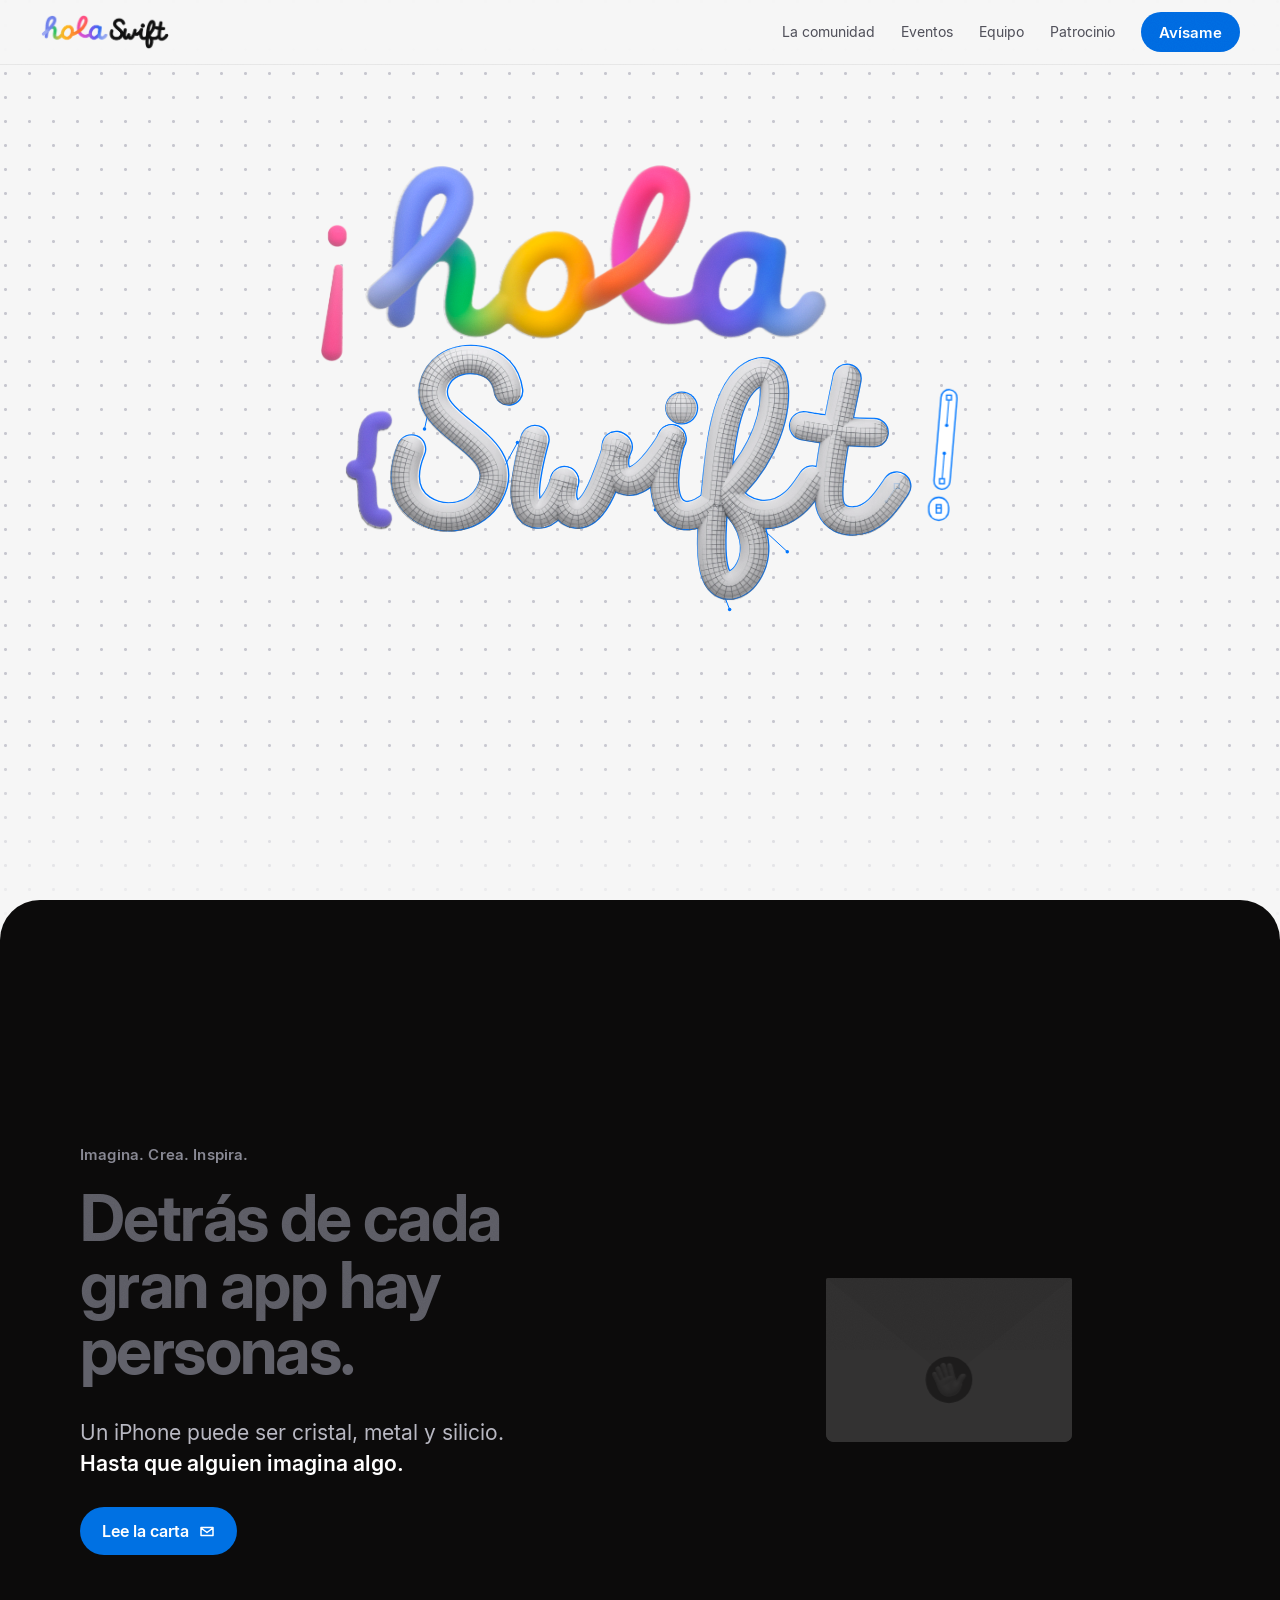
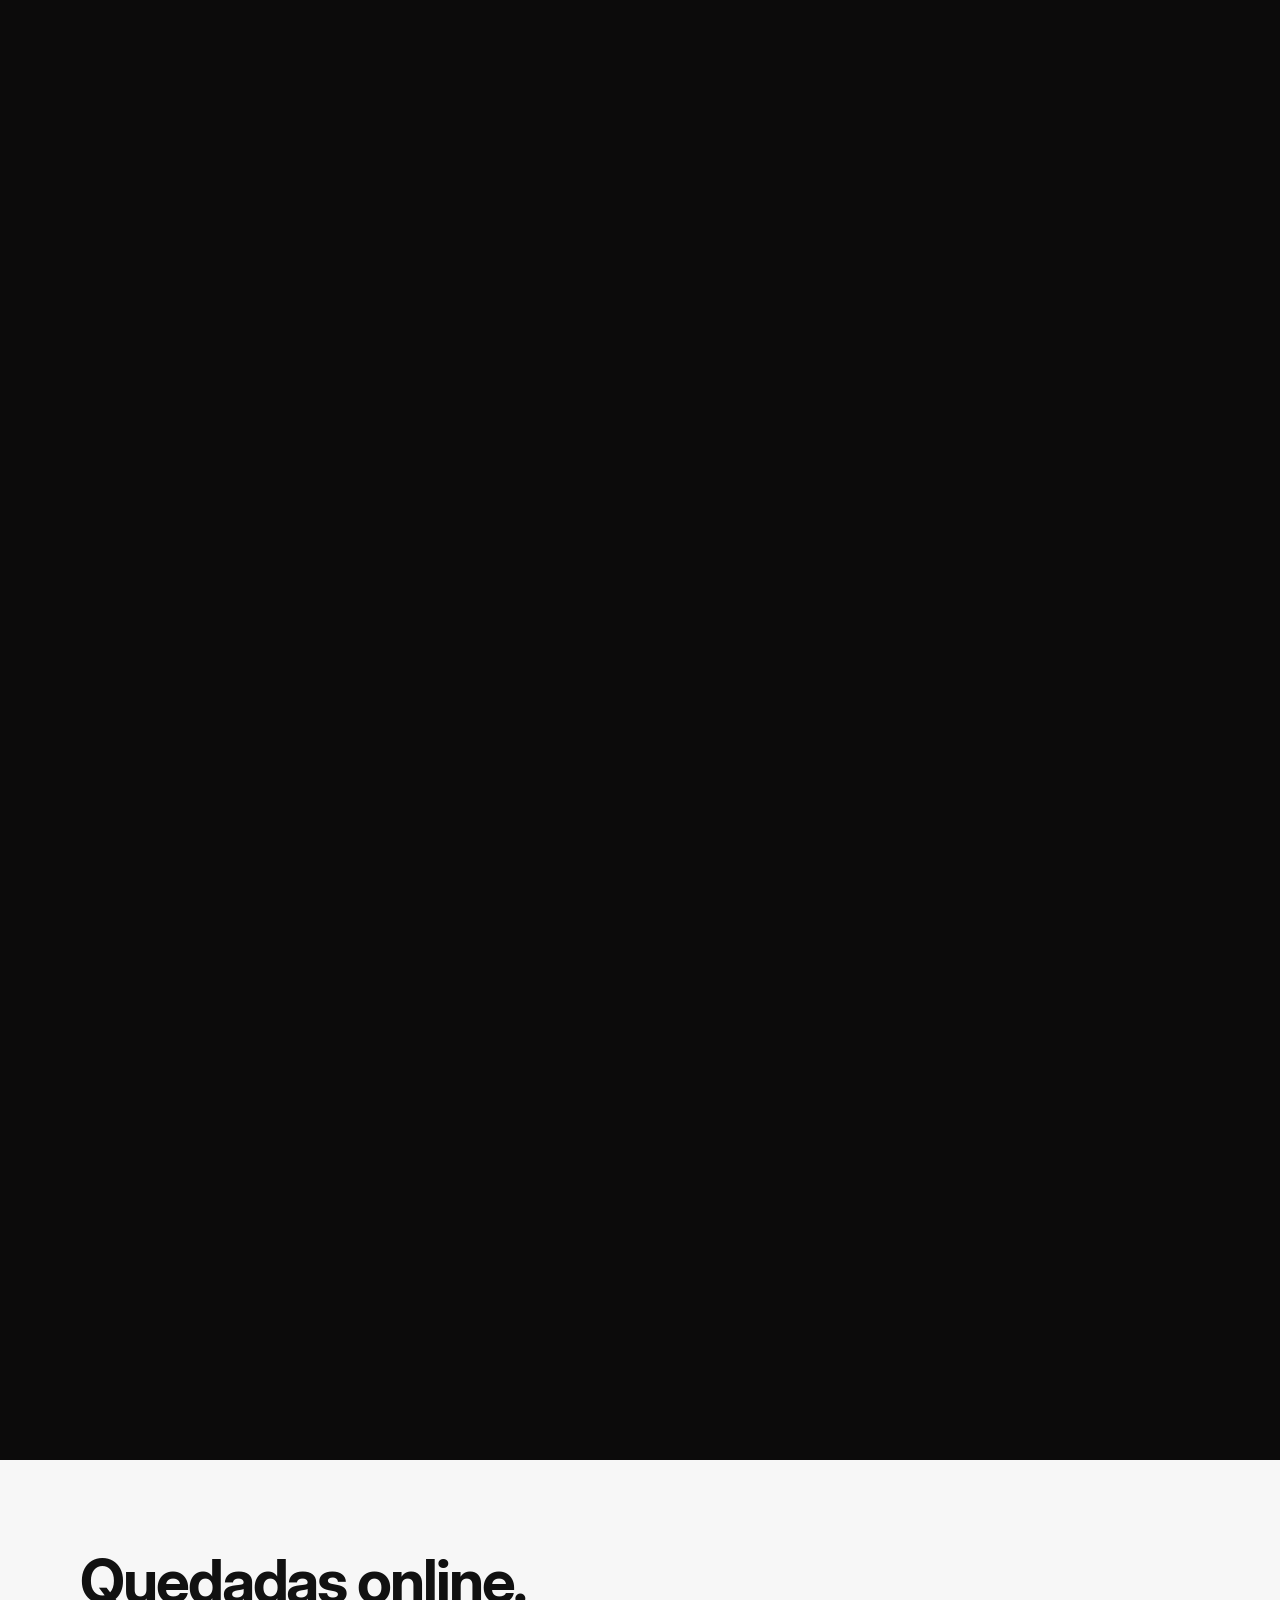
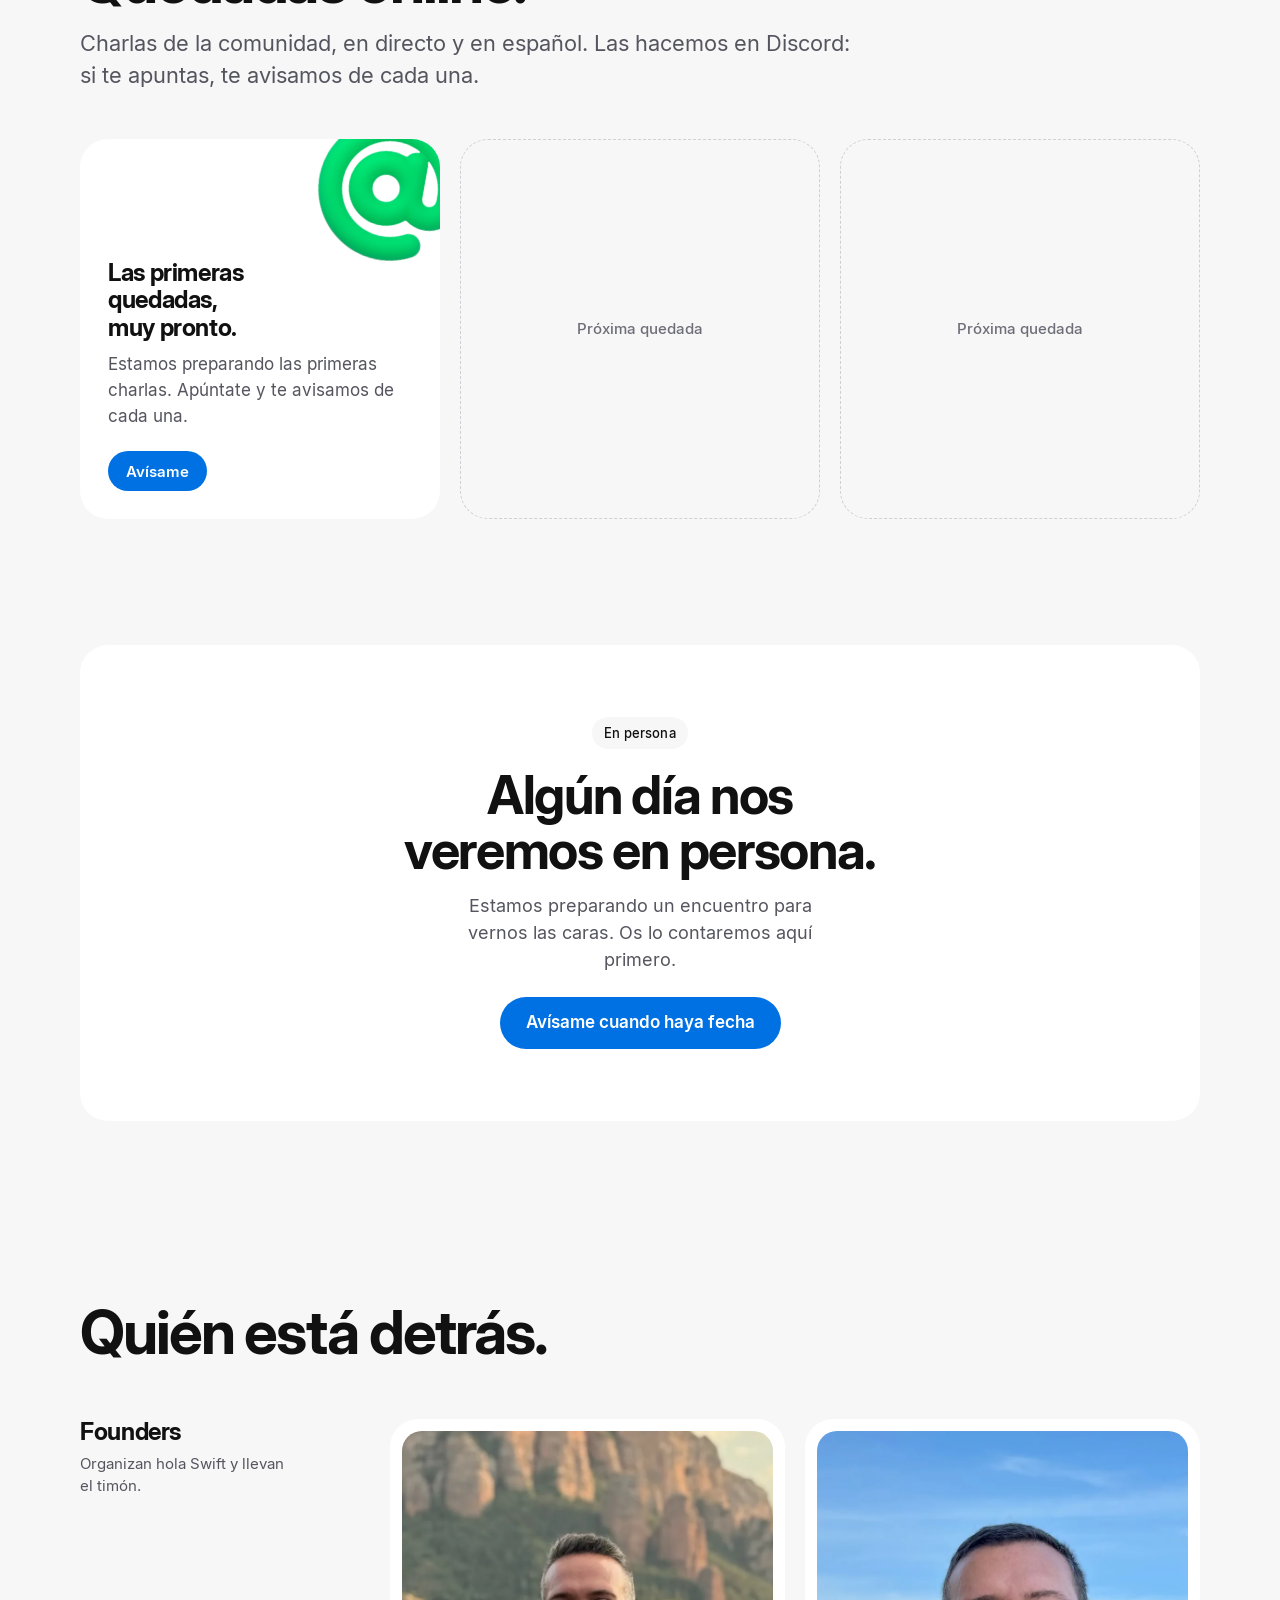
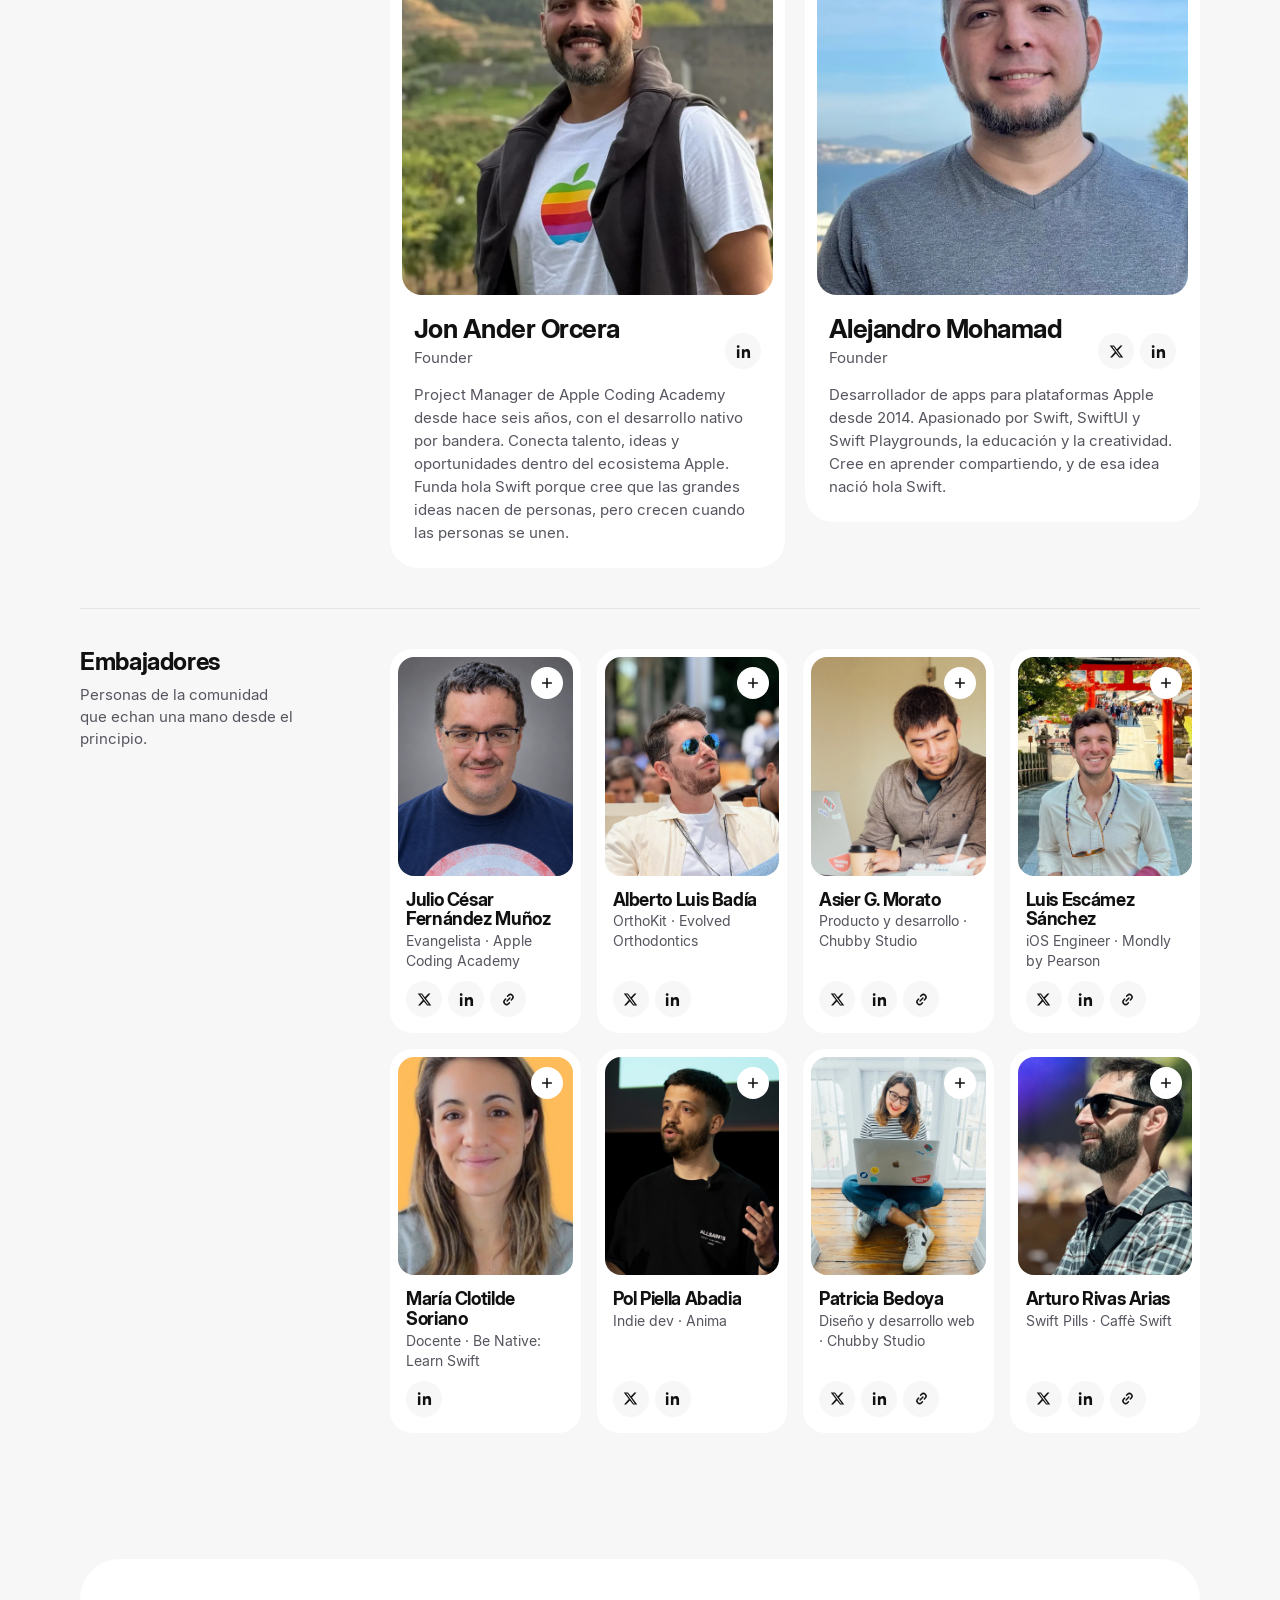
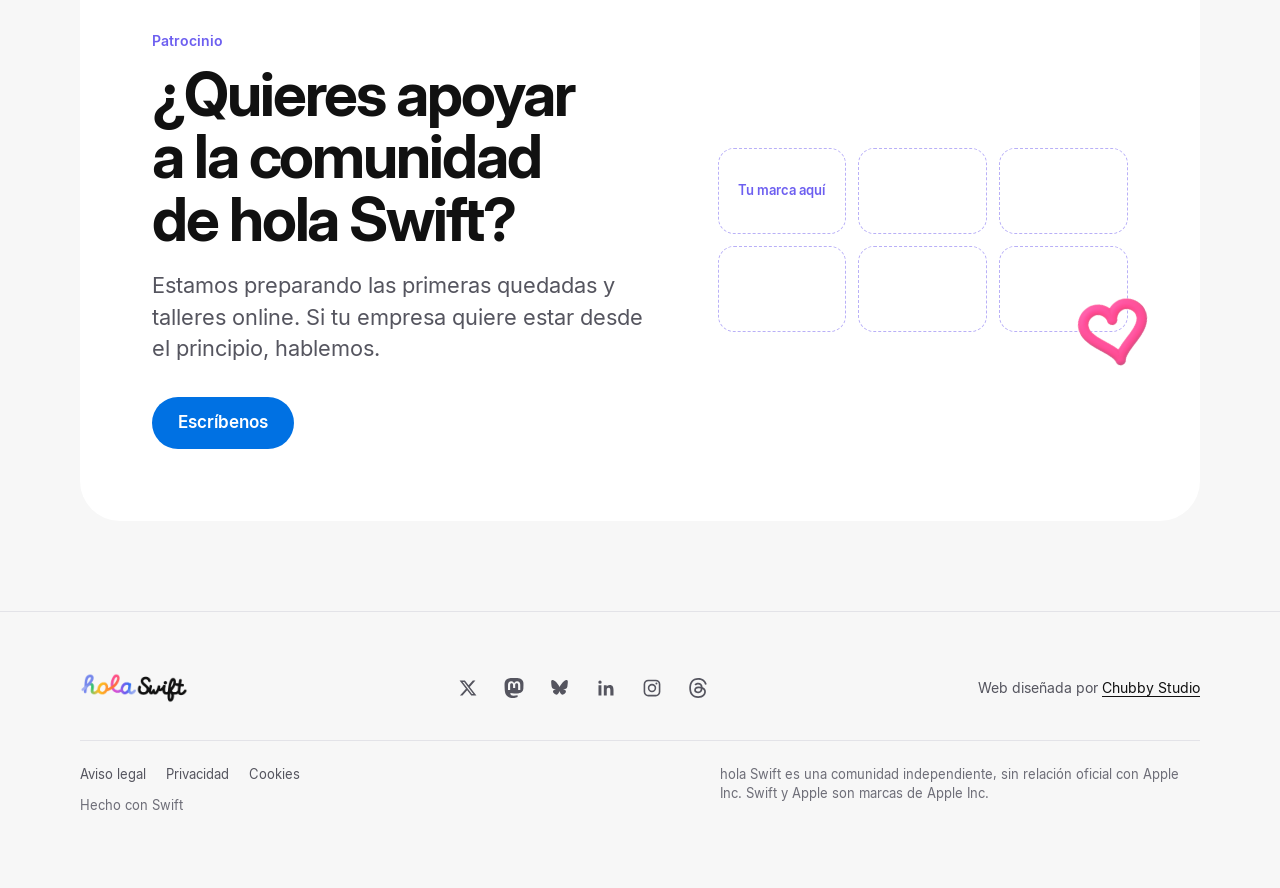
==== commit b1e93231: "Código JS convertido a WebAssembly" ====
--- a/index.html
+++ b/index.html
@@ -25,6 +25,15 @@
 <meta property="og:image:alt" content="¡hola Swift! en letras de tubo de colores sobre una cuadrícula de puntos">
 <meta name="twitter:card" content="summary_large_image">
 <meta name="twitter:site" content="@hola_swift">
+<!-- Swift: el .wasm y lo que lo arranca se piden ya desde aquí, a la vez que el resto, y no al llegar al final de la página.
+     El import map va antes que cualquier módulo: una vez empieza a cargarse uno, el navegador ya no lo acepta -->
+<script type="importmap">{ "imports": { "@bjorn3/browser_wasi_shim": "./assets/swift/vendor/browser_wasi_shim/index.js" } }</script>
+<link rel="modulepreload" href="assets/swift/index.js">
+<link rel="modulepreload" href="assets/swift/instantiate.js">
+<link rel="modulepreload" href="assets/swift/runtime.js">
+<link rel="modulepreload" href="assets/swift/platforms/browser.js">
+<link rel="modulepreload" href="assets/swift/vendor/browser_wasi_shim/index.js">
+<link rel="preload" href="assets/swift/Web.wasm" as="fetch" type="application/wasm" crossorigin>
 <link rel="preload" href="assets/fuentes/inter-400.woff2" as="font" type="font/woff2" crossorigin>
 <link rel="preload" href="assets/fuentes/inter-display-700.woff2" as="font" type="font/woff2" crossorigin>
 <link rel="preload" href="assets/img/logo-horizontal-color.webp" as="image">
@@ -104,6 +113,21 @@
 .fade{opacity:0;transform:translateY(10px);filter:blur(6px);transition:opacity .9s var(--ease-out),transform .9s var(--ease-out),filter .9s var(--ease-out)}
 .ready .fade{opacity:1;transform:none;filter:none}
 .ready .fade.d2{transition-delay:.12s}
+/* el logo lo anima Swift (Sources/Web/Hero.swift): hasta que arranca no se enseña, para que no se vea un instante a medio
+   montar y vuelva a empezar. Si Swift no llega (navegador sin WebAssembly, o la página abierta como archivo), a los 2,5 s
+   se enseña ya terminado: el logo a color, la mano, los glifos del fondo y el titular con su formulario */
+.hero:not(.animado) .stage{visibility:hidden;animation:hero-ver 0s 2.5s forwards}
+.hero:not(.animado) .vec,.hero:not(.animado) .lead{animation:hero-fuera 0s 2.5s forwards}
+.hero:not(.animado) .el .col{animation:hero-color 0s 2.5s forwards}
+.hero:not(.animado) .mano{animation:hero-mano 0s 2.5s forwards}
+.hero:not(.animado) .fade{animation:hero-texto .9s var(--ease-out) 2.5s forwards}
+.hero:not(.animado) .flota{animation:hero-flota .9s var(--spring) 2.5s forwards}
+@keyframes hero-ver{to{visibility:visible}}
+@keyframes hero-fuera{to{opacity:0}}
+@keyframes hero-color{to{-webkit-mask-image:none;mask-image:none}}
+@keyframes hero-mano{to{transform:rotate(-4deg)}}
+@keyframes hero-texto{to{opacity:1;transform:none;filter:none}}
+@keyframes hero-flota{to{transform:translate3d(0px,0px,0) scale(1) rotate(var(--r))}}
 .wrap{display:grid;place-items:center;perspective:1400px;padding:8px 0;grid-row:2}
 .stage{position:relative;aspect-ratio:3005 / 2345;width:min(84vw,calc(58dvh * (3005 / 2345)));transform-style:preserve-3d}
 .stage svg,.stage .el{position:absolute;inset:0;width:100%;height:100%;overflow:visible}
@@ -219,6 +243,10 @@
 .lede{font-size:clamp(19px,1.7vw,22px);line-height:1.45;color:var(--ink-2);max-width:56ch;text-wrap:pretty}
 .reveal{opacity:0;transform:translateY(24px);transition:opacity 1s var(--ease-out),transform 1s var(--ease-out)}
 .reveal.in{opacity:1;transform:none}
+/* si Swift no arranca (navegador sin WebAssembly, o la página abierta como archivo), lo que entra al hacer scroll aparece
+   igual a los 2,5 s. Con Swift en marcha, <html data-swift>, esto no se aplica y cada cosa entra al asomar */
+@keyframes sin-swift{to{opacity:1;transform:none}}
+html:not([data-swift]) .reveal,html:not([data-swift]) .manifiesto .sigue{animation:sin-swift .6s var(--ease-out) 2.5s forwards}
 
 /* manifiesto: un momento fijo al hacer scroll. El arranque del manifiesto se enciende palabra a palabra;
    los glifos se juntan alrededor de un sobre cerrado, y el resto del texto está dentro: hay que abrir la carta. */
@@ -379,7 +407,7 @@
   .cita.naranja .obj{--ot:-6%!important;--or:-8%!important;--ow:52%!important}   /* en móvil, el corazón a la esquina: no tapa el título */
 }
 
-/* eventos: la grilla de quedadas online sale de datos/quedadas.json (añadir una = añadir una entrada y pasar scripts/generar.swift).
+/* eventos: la grilla de quedadas online sale de datos/quedadas.json (añadir una = añadir una entrada y pasar swift run generar).
    Sin eventos, una tarjeta de "muy pronto" y huecos punteados que se irán llenando. */
 .eventos-sec h2{max-width:16ch}
 .eventos-sec .lede{margin-top:16px}
@@ -672,6 +700,8 @@
 footer .redes svg{width:20px;height:20px}
 footer .legal{margin-top:32px;padding-top:24px;border-top:1px solid var(--line);display:flex;flex-wrap:wrap;gap:12px 32px;justify-content:space-between;font-size:13px;color:var(--texto-3)}
 footer .legal nav{display:flex;flex-wrap:wrap;gap:20px}
+footer .legal-izq{display:flex;flex-direction:column;gap:12px}
+footer .legal .hecho{margin:0}
 footer .legal a{color:var(--texto-2)}
 footer .legal p{max-width:60ch}
 footer a{text-decoration:none}
@@ -806,7 +836,7 @@
       <h2 class="reveal">Quedadas online.</h2>
       <p class="lede reveal">Charlas de la comunidad, en directo y en español. Las hacemos en Discord: si te apuntas, te avisamos de cada una.</p>
       <div class="eventos" id="eventos-lista" aria-live="polite">
-        <!-- generado:quedadas · lo escribe scripts/generar.swift desde datos/quedadas.json -->
+        <!-- generado:quedadas · lo escribe swift run generar desde datos/quedadas.json -->
         <article class="evento vacio reveal"><img src="assets/img/glifos/arroba.webp" alt="" aria-hidden="true">
           <h3>Las primeras quedadas, muy pronto.</h3><p>Estamos preparando las primeras charlas. Apúntate y te avisamos de cada una.</p>
           <button class="btn" type="button" data-abre-apunte>Avísame</button></article>
@@ -814,7 +844,7 @@
         <div class="evento hueco reveal" aria-hidden="true">Próxima quedada</div>
         <!-- /generado:quedadas -->
       </div>
-      <!-- generado:quedadas-datos · lo escribe scripts/generar.swift desde datos/quedadas.json -->
+      <!-- generado:quedadas-datos · lo escribe swift run generar desde datos/quedadas.json -->
       <script type="application/json" id="quedadas-datos">
       []
       </script>
@@ -861,7 +891,7 @@
       <div class="grupo-personas">
         <div class="cabeza reveal"><h3 class="etiqueta">Founders</h3><p>Organizan hola Swift y llevan el timón.</p></div>
         <div class="personas founders">
-          <!-- generado:founders · lo escribe scripts/generar.swift desde datos/founders.json -->
+          <!-- generado:founders · lo escribe swift run generar desde datos/founders.json -->
           <article class="persona founder reveal">
             <div class="retrato"><img class="foto" src="assets/equipo/jon-ander-orcera.webp" alt="Jon Ander Orcera" width="800" height="1000" loading="lazy"></div>
             <div class="datos"><div><h3>Jon Ander Orcera</h3><p class="rol">Founder</p></div><p class="redes"><a href="https://www.linkedin.com/in/jonanderorcera" target="_blank" rel="noopener me" aria-label="Jon Ander Orcera en LinkedIn"><svg viewBox="0 0 16 16" aria-hidden="true"><path fill="currentColor" d="M3.6 5.6H1V15h2.6V5.6ZM2.3 1.2a1.5 1.5 0 1 0 0 3 1.5 1.5 0 0 0 0-3ZM15 9.8c0-2.5-.6-4.4-3.5-4.4-1.4 0-2.3.8-2.7 1.5V5.6H6.3V15h2.6v-4.6c0-1.2.2-2.4 1.8-2.4 1.5 0 1.5 1.4 1.5 2.5V15H15V9.8Z"/></svg></a></p></div>
@@ -878,7 +908,7 @@
       <div class="grupo-personas">
         <div class="cabeza reveal"><h3 class="etiqueta">Embajadores</h3><p>Personas de la comunidad que echan una mano desde el principio.</p></div>
         <div class="personas embajadores-lista">
-          <!-- generado:embajadores · lo escribe scripts/generar.swift desde datos/embajadores.json -->
+          <!-- generado:embajadores · lo escribe swift run generar desde datos/embajadores.json -->
           <article class="persona reveal">
             <div class="retrato"><img class="foto" src="assets/equipo/patricia-bedoya.webp" alt="Patricia Bedoya" width="800" height="1000" loading="lazy"><button class="mas" type="button" aria-expanded="false" aria-controls="bio-0" aria-label="Leer sobre Patricia Bedoya"><svg viewBox="0 0 16 16" aria-hidden="true"><path d="M8 3v10M3 8h10" stroke="currentColor" stroke-width="1.8" stroke-linecap="round"/></svg></button><div class="bio" id="bio-0"><p>Hace diseño y desarrollo web en Chubby Studio y en FitWoody, y es alumni del Apple Entrepreneur Camp. Ha creado la marca y la web de hola Swift.</p></div></div>
             <div class="datos"><div><h3>Patricia Bedoya</h3><p class="rol">Diseño y desarrollo web · Chubby Studio</p></div><p class="redes"><a href="https://x.com/Patricia_Bedoya" target="_blank" rel="noopener me" aria-label="Patricia Bedoya en X"><svg viewBox="0 0 16 16" aria-hidden="true"><path fill="currentColor" d="M12.2 1.5h2.2L9.6 7l5.6 7.5h-4.4L7.3 10l-4 4.5H1.1L6.2 8.6.8 1.5h4.5l3.1 4.2 3.8-4.2Zm-.8 11.7h1.2L4.7 2.7H3.4l8 10.5Z"/></svg></a><a href="https://www.linkedin.com/in/patriciabedoya/" target="_blank" rel="noopener me" aria-label="Patricia Bedoya en LinkedIn"><svg viewBox="0 0 16 16" aria-hidden="true"><path fill="currentColor" d="M3.6 5.6H1V15h2.6V5.6ZM2.3 1.2a1.5 1.5 0 1 0 0 3 1.5 1.5 0 0 0 0-3ZM15 9.8c0-2.5-.6-4.4-3.5-4.4-1.4 0-2.3.8-2.7 1.5V5.6H6.3V15h2.6v-4.6c0-1.2.2-2.4 1.8-2.4 1.5 0 1.5 1.4 1.5 2.5V15H15V9.8Z"/></svg></a><a href="https://chubby.studio" target="_blank" rel="noopener me" aria-label="Patricia Bedoya en su web"><svg viewBox="0 0 16 16" aria-hidden="true"><path fill="none" stroke="currentColor" stroke-width="1.6" stroke-linecap="round" d="M6.5 9.5l3-3M7 4.5l1-1a2.8 2.8 0 0 1 4 4l-1 1M9 11.5l-1 1a2.8 2.8 0 0 1-4-4l1-1"/></svg></a></p></div>
@@ -943,7 +973,7 @@
           <button class="btn lg" type="button" data-abre-patro aria-haspopup="dialog">Escríbenos</button>
         </div>
         <div class="muro">
-          <!-- generado:patrocinadores · lo escribe scripts/generar.swift desde datos/patrocinadores.json -->
+          <!-- generado:patrocinadores · lo escribe swift run generar desde datos/patrocinadores.json -->
           <span class="logo-hueco primero" aria-hidden="true">Tu marca aquí</span><span class="logo-hueco" aria-hidden="true"></span><span class="logo-hueco" aria-hidden="true"></span><span class="logo-hueco" aria-hidden="true"></span><span class="logo-hueco" aria-hidden="true"></span><span class="logo-hueco" aria-hidden="true"></span>
           <!-- /generado:patrocinadores -->
           <div class="suelta" style="--r:-12deg;--t:7s" aria-hidden="true"><img src="assets/img/glifos/corazon.webp" alt=""></div>
@@ -992,7 +1022,10 @@
     <p>Web diseñada por <a href="https://chubby.studio" target="_blank" rel="noopener" style="color:var(--ink);text-decoration:underline;text-underline-offset:3px">Chubby Studio</a></p>
   </div>
   <div class="wrap-x legal">
-    <nav aria-label="Legal"><a href="aviso-legal.html">Aviso legal</a><a href="privacidad.html">Privacidad</a><a href="cookies.html">Cookies</a></nav>
+    <div class="legal-izq">
+      <nav aria-label="Legal"><a href="aviso-legal.html">Aviso legal</a><a href="privacidad.html">Privacidad</a><a href="cookies.html">Cookies</a></nav>
+      <p class="hecho">Hecho con Swift</p>
+    </div>
     <p>hola Swift es una comunidad independiente, sin relación oficial con Apple Inc. Swift y Apple son marcas de Apple Inc.</p>
   </div>
 </footer>
@@ -1054,617 +1087,8 @@
 
 
 
-<script>
-// Coreografía tipo mesa de trabajo: cada pieza vive sus fases (vector → malla → render) a destiempo,
-// así que a mitad de animación conviven las tres, como en el "hello" de Apple. Cada cambio remata con un saltito.
-const VIDEO = !!window.VIDEO;   // versión para grabar: el tiempo lo marca la captura, no el reloj
-const reduce = !VIDEO && matchMedia('(prefers-reduced-motion: reduce)').matches;
-const hero = document.getElementById('hero'), stage = document.getElementById('stage');
-const PLAN = {                    // segundos
-  hola:  { draw:[.75,2.0],  mesh:[1.55,2.45], col:[2.6,3.4] },
-  excl:  { pop:1.6, draw:[1.6,1.9], mesh:[2.1,2.3], col:[2.55,2.75] },
-  swift: { draw:[1.95,3.15], mesh:[3.0,3.7],  col:[3.85,4.55] },
-  brace: { pop:2.45, draw:[2.45,2.46], mesh:[2.45,2.5], col:[3.35,3.6] },
-  bang:  { pop:3.2, draw:[3.2,3.5], mesh:[3.95,4.2], col:[4.6,4.85] },   // la ! cierra el saludo cuando Swift ya está en color
-};
-const LEAD = { draw:[0,.85], back:[.95,1.55] }, HAND = { pop:4.15, wave:4.5 }, READY = 5.0;
-
-const clamp=v=>Math.min(1,Math.max(0,v)), prog=(t,[a,b])=>clamp((t-a)/((b-a)||1e-3));
-const sine=x=>-(Math.cos(Math.PI*x)-1)/2, outc=x=>1-Math.pow(1-x,3);
-const spring=x=>x<=0?0:Math.exp(-6.5*x)*Math.sin(15*x);
-const springIn=x=>x<=0?0:1-Math.exp(-6*x)*Math.cos(12*x);
-
-const E = {};
-document.querySelectorAll('.el').forEach(el=>{
-  const k=el.dataset.k, w=[...el.querySelectorAll('.over path')], o=[...el.querySelectorAll('.under path')];
-  const items=w.map((p,i)=>({w:p,o:o[i],L:p.getTotalLength(),anchors:[...el.querySelectorAll(`.nodes[data-i="${i}"] g`)]}));
-  items.forEach(it=>[it.w,it.o].forEach(p=>{ p.style.strokeDasharray=`${it.L} ${it.L}`; }));
-  E[k]={el,items,total:items.reduce((a,b)=>a+b.L,0),vec:el.querySelector('.vec'),mesh:el.querySelector('.mesh'),col:el.querySelector('.col'),dots:[...el.querySelectorAll('circle.dot')]};
-});
-const lead=document.querySelector('.lead path'), mano=document.querySelector('.mano'), copyEl=document.querySelector('.copy');
-
-function draw(e,f){
-  let acc=0, len=f*e.total;
-  e.items.forEach(it=>{ const d=Math.min(it.L,Math.max(0,len-acc)); acc+=it.L;
-    it.w.style.strokeDashoffset=it.o.style.strokeDashoffset=it.L-d;
-    for(const g of it.anchors) g.classList.toggle('on', d>0 && d/it.L >= +g.dataset.f-.02); });   // cada nodo se enciende al pasar la pluma
-  e.dots.forEach(c=>c.style.opacity=f>=1?1:0);
-}
-function frame(t){
-  lead.style.strokeDasharray='1 1';
-  lead.setAttribute('pathLength','1');
-  lead.style.strokeDashoffset = t<LEAD.back[0] ? 1-outc(prog(t,LEAD.draw)) : -sine(prog(t,LEAD.back));
-  for(const [k,p] of Object.entries(PLAN)){
-    const e=E[k], m=prog(t,p.mesh), c=prog(t,p.col);
-    draw(e, sine(prog(t,p.draw)));
-    e.mesh.style.setProperty('--p',sine(m)); e.col.style.setProperty('--p',sine(c));
-    e.vec.style.opacity = m>=1 ? Math.max(0,1-(t-p.mesh[1])/.3) : 1;
-    e.mesh.style.opacity = c>=1 ? Math.max(0,1-(t-p.col[1])/.3) : 1;
-    let s=1+.06*spring(t-p.mesh[1])+.08*spring(t-p.col[1]);
-    if(p.pop!==undefined) s*=springIn(t-p.pop);
-    e.el.style.transform=`scale(${s})`; e.el.style.visibility = s<=0.001?'hidden':'visible';
-  }
-  // la mano entra con un salto y saluda cada pocos segundos, girando desde la muñeca
-  const k=t-HAND.wave, loc=k<0?-1:k%5.5, env=loc>=0&&loc<1.5?Math.sin(Math.PI*loc/1.5):0;
-  mano.style.transform=`scale(${springIn(t-HAND.pop)}) rotate(${(-4+20*env*Math.sin(loc*13)).toFixed(2)}deg)`;
-  hero.style.setProperty('--grid', String(1-clamp((t-3.8)/1.4)*.85));
-  if(t>READY) hero.classList.add('ready');
-  if(VIDEO){ const c=outc(clamp((t-READY)/.7)); copyEl.style.opacity=c; copyEl.style.transform=`translateY(${(1-c)*24}px)`; copyEl.style.filter=`blur(${(1-c)*6}px)`; }
-}
-
-// lupa de edición: solo con ratón y cuando el logo ya está montado
-const BOXES = [{"label": "hola", "x": 276.67662401146924, "y": 329.0400961898879, "w": 2053, "h": 776}, {"label": "¡", "x": 65, "y": 591, "w": 122, "h": 624}, {"label": "{", "x": 177, "y": 1429, "w": 214, "h": 531}, {"label": "Swift", "x": 382, "y": 1137, "w": 2337, "h": 1143}, {"label": "!", "x": 2796, "y": 1322, "w": 144, "h": 604}, {"label": "mano", "x": 2236, "y": 120, "w": 459.90234375, "h": 470}], [CW, CH] = [3005, 2345];
-const lupa = document.getElementById('lupa-c'), sel = document.getElementById('sel');
-const selBox = sel.querySelector('.box'), selH = [...sel.querySelectorAll('.h')], tagR = sel.querySelector('.tag rect'), tagT = sel.querySelector('.tag text');
-let lx=-9999, ly=-9999, lr=0, gx=-9999, gy=-9999, gr=0, picked=null;
-function pick(x, y){
-  let best=null; for(const b of BOXES){ const m=40; if(x>b.x-m&&x<b.x+b.w+m&&y>b.y-m&&y<b.y+b.h+m&&(!best||b.w*b.h<best.w*best.h)) best=b; }
-  return best;
-}
-function drawSel(b, k){
-  const p=10*k, x=b.x-p, y=b.y-p, w=b.w+2*p, h=b.h+2*p, hs=8*k;
-  selBox.setAttribute('x',x); selBox.setAttribute('y',y); selBox.setAttribute('width',w); selBox.setAttribute('height',h);
-  [[x,y],[x+w/2,y],[x+w,y],[x+w,y+h/2],[x+w,y+h],[x+w/2,y+h],[x,y+h],[x,y+h/2]].forEach(([cx,cy],i)=>{
-    const r=selH[i]; r.setAttribute('x',cx-hs/2); r.setAttribute('y',cy-hs/2); r.setAttribute('width',hs); r.setAttribute('height',hs); });
-  tagT.textContent=b.label; tagT.setAttribute('font-size',12*k);
-  const tw=(b.label.length*7.6+16)*k, th=20*k; tagR.setAttribute('x',x); tagR.setAttribute('y',y-th-6*k); tagR.setAttribute('width',tw); tagR.setAttribute('height',th);
-  tagT.setAttribute('x',x+8*k); tagT.setAttribute('y',y-th/2-6*k);
-}
-stage.addEventListener('pointermove', e=>{
-  if(e.pointerType!=='mouse' || !hero.classList.contains('ready')) return;
-  const r=stage.getBoundingClientRect(), k=CW/r.width; gx=(e.clientX-r.left)*k; gy=(e.clientY-r.top)*k; gr=Math.min(150,r.width*.17)*k;
-  if(lx<-9000){ lx=gx; ly=gy; }
-  const b=pick(gx,gy); if(b!==picked){ picked=b; if(b) drawSel(b,k); sel.classList.toggle('on',!!b); }
-});
-stage.addEventListener('pointerleave', ()=>{ gr=0; picked=null; sel.classList.remove('on'); });
-function lupaFrame(){
-  lx+=(gx-lx)*.22; ly+=(gy-ly)*.22; lr+=(gr-lr)*.14;
-  lupa.setAttribute('cx',lx.toFixed(1)); lupa.setAttribute('cy',ly.toFixed(1)); lupa.setAttribute('r',Math.max(0,lr).toFixed(1));
-}
-
-// leve giro con el puntero
-let px=0,py=0,rx=0,ry=0,speed=1,tl=0,prev=performance.now();
-let ultimoMov=-1e9;
-addEventListener('pointermove',e=>{ px=e.clientX/innerWidth-.5; py=e.clientY/innerHeight-.5; ultimoMov=performance.now(); });
-function loop(now){
-  const dt=Math.min(.05,(now-prev)/1000); prev=now;
-  lupaFrame();
-  if(!reduce){ tl+=dt*speed; frame(tl); // el giro solo mientras se mueve el puntero; quieto, vuelve a plano y se quita la transformación para que se pinte nítido
-    const quieto=now-ultimoMov>1200, tx=quieto?0:-py*5, ty=quieto?0:px*7;
-    rx+=(tx-rx)*.06; ry+=(ty-ry)*.06;
-    stage.style.transform=(Math.abs(rx)<.02&&Math.abs(ry)<.02)?'none':`rotateX(${rx.toFixed(2)}deg) rotateY(${ry.toFixed(2)}deg)`; }
-  requestAnimationFrame(loop);
-}
-if(reduce){ frame(9); mano.style.transform='none'; }
-if(!VIDEO) requestAnimationFrame(loop);
-
-function replay(){ tl=0; hero.classList.remove('ready'); }
-document.getElementById('replay')?.addEventListener('click',()=>{ if(!reduce) replay(); });
-document.querySelectorAll('[data-speed]').forEach(b=>b.addEventListener('click',()=>{ speed=+b.dataset.speed;
-  document.querySelectorAll('[data-speed]').forEach(x=>x.setAttribute('aria-pressed',String(x===b))); replay(); }));
-window.__hero={ seek:t=>{ tl=t; frame(t); }, pause:()=>{ speed=0; } };
-</script>
-<script>
-// ── página de lanzamiento: nav, apuntarse, manifiesto que se enciende y apariciones ──
-(() => {
-  const nav = document.getElementById('top');
-  new IntersectionObserver(([e]) => nav.classList.toggle('solid', !e.isIntersecting), { rootMargin: '-80px 0px 0px 0px' })
-    .observe(document.querySelector('.copy h1'));
-
-  // apuntarse: el envío real depende de la herramienta que elijan (newsletter, Discord…); aquí se valida y se confirma
-  const form = document.getElementById('signup'), note = document.getElementById('signup-note'), email = document.getElementById('email');
-  form.addEventListener('submit', e => {
-    e.preventDefault();
-    if (!email.value.trim()) { note.className = 'signup-note err'; note.textContent = 'Escribe tu email para que podamos avisarte.'; email.focus(); return; }
-    if (!email.checkValidity() || !/^[^@\s]+@[^@\s]+\.[^@\s]{2,}$/.test(email.value.trim())) { note.className = 'signup-note err'; note.textContent = 'Ese email no parece correcto. Revisa que lleve @ y dominio.'; email.focus(); return; }
-    form.querySelector('button').disabled = true; email.disabled = true;
-    note.className = 'signup-note ok'; note.textContent = '¡Hecho! Te avisamos cuando arranquemos.';
-  });
-  // "Avísame" (barra, encuentro en persona, eventos): hoja para apuntarse con pegatinas detrás, como la de patrocinio
-  (function () {
-    const capa = document.getElementById('apunte'); if (!capa) return;
-    const form = document.getElementById('apunte-form'), ok = capa.querySelector('.patro-ok'), err = document.getElementById('apunte-error');
-    const quieto = matchMedia('(prefers-reduced-motion: reduce)').matches; let volver = null;
-    function abrir() {
-      volver = document.activeElement; form.hidden = false; ok.hidden = true; err.textContent = '';
-      capa.hidden = false; document.documentElement.style.overflow = 'hidden';
-      requestAnimationFrame(() => requestAnimationFrame(() => capa.classList.add('abierta')));
-      setTimeout(() => document.getElementById('apunte-email').focus({ preventScroll: true }), quieto ? 0 : 350);
-    }
-    function cerrar() {
-      if (capa.hidden) return;
-      capa.classList.remove('abierta'); document.documentElement.style.overflow = '';
-      setTimeout(() => { capa.hidden = true; }, quieto ? 0 : 400); setTimeout(() => volver?.focus?.({ preventScroll: true }), 0);   // tras quitar el bloqueo de la página
-    }
-    document.addEventListener('click', e => { if (e.target.closest('[data-abre-apunte]')) { e.preventDefault(); abrir(); } });
-    capa.querySelectorAll('.cerrar,[data-cierra-apunte]').forEach(b => b.addEventListener('click', cerrar));
-    capa.addEventListener('click', e => { if (e.target === capa || e.target.classList.contains('patro-fondo')) cerrar(); });
-    addEventListener('keydown', e => { if (e.key === 'Escape') cerrar(); });
-    form.addEventListener('submit', e => {
-      e.preventDefault();
-      const v = document.getElementById('apunte-email').value.trim();
-      if (!/^[^@\s]+@[^@\s]+\.[^@\s]{2,}$/.test(v)) { err.textContent = v ? 'Revisa el email: parece que le falta algo.' : 'Escribe tu email para avisarte.'; return document.getElementById('apunte-email').focus(); }
-      if (!document.getElementById('apunte-acepto').checked) { err.textContent = 'Necesitamos que aceptes la política de privacidad.'; return document.getElementById('apunte-acepto').focus(); }
-      err.textContent = ''; form.hidden = true; ok.hidden = false; form.reset(); ok.querySelector('button').focus({ preventScroll: true });
-    });
-  })();
-
-  // manifiesto: la sección queda fija mientras se lee; el arranque se enciende palabra a palabra y los glifos se juntan alrededor del sobre
-  const man = document.getElementById('manifiesto'), big = document.getElementById('manifiesto-txt');
-  const grupo = document.getElementById('grupo'), lede = document.getElementById('manifiesto-lede');
-  big.querySelectorAll('.txt,.ya').forEach(n => { n.innerHTML = n.textContent.split(' ').map(w => `<span class="w">${w}</span>`).join(' '); });
-  const words = [...big.querySelectorAll('.w')], nTxt = big.querySelectorAll('.txt .w').length;
-  const still = matchMedia('(prefers-reduced-motion: reduce), (max-height:520px) and (orientation:landscape)').matches;   // pantallas bajas: sin momento fijo
-  if (still) { man.classList.add('quieto'); words.forEach(w => w.classList.add('on')); grupo.classList.add('junto'); lede.classList.add('in'); }
-  function manifiesto() {
-    if (still) return;
-    const r = man.getBoundingClientRect(), p = Math.min(1, Math.max(0, -r.top / (r.height - innerHeight)));
-    const lit = Math.round(Math.min(1, Math.max(0, (p - .04) / .5)) * nTxt);   // primera frase: del 4 % al 54 % del recorrido
-    words.forEach((w, i) => w.classList.toggle('on', i < nTxt ? i < lit : p > .62));
-    grupo.classList.toggle('junto', p > .66); lede.classList.toggle('in', p > .74);
-    requestAnimationFrame(manifiesto);
-  }
-  requestAnimationFrame(manifiesto);
-
-  // fondo: los glifos cercanos se mueven más que los lejanos al mover el puntero
-  const flotas = [...document.querySelectorAll('.flota')]; let fx = 0, fy = 0, cx = 0, cy = 0;
-  addEventListener('pointermove', e => { if (e.pointerType !== 'mouse') return; fx = e.clientX / innerWidth - .5; fy = e.clientY / innerHeight - .5; });
-  (function paralaje() { cx += (fx - cx) * .06; cy += (fy - cy) * .06;
-    if (!still) flotas.forEach(f => { const d = +f.dataset.d; f.style.setProperty('--px', (-cx * d).toFixed(1) + 'px'); f.style.setProperty('--py', (-cy * d).toFixed(1) + 'px'); });
-    requestAnimationFrame(paralaje); })();
-
-  // lupa en todo el hero: esqueleto de los glifos bajo el cursor y selección de cualquier pieza (como en un editor)
-  const heroEl = document.getElementById('hero'), stageEl = document.getElementById('stage'), selDom = document.getElementById('seleccion'), colab = document.getElementById('colab');
-  const ETIQ = { pregunta: '?', llaves: '{ }', abre: '¿', corazon: '♥', arroba: '@', enye: 'ñ' };
-  const flotasEsq = [...document.querySelectorAll('.flota')].map(f => ({ f, svg: f.querySelector('.esq'), label: 'Glifo ' + ETIQ[f.querySelector('.cuerpo').dataset.k] }));
-  const fam = el => { const cs = getComputedStyle(el); return `${cs.fontFamily.split(',')[0].replace(/"/g, '')} ${Math.round(parseFloat(cs.fontSize))}`; };
-  const objetivos = () => [
-    ...flotasEsq.map(o => ({ el: o.f.querySelector('.cuerpo'), label: o.label })),
-    { el: document.querySelector('.copy h1'), label: 'Titular · ' + fam(document.querySelector('.copy h1')) },
-    { el: document.getElementById('email'), label: 'Campo de email' },
-    { el: document.querySelector('#signup .btn'), label: 'Botón · Avísame' },
-  ];
-  let mx = -9999, my = -9999, sx = -9999, sy = -9999, lr = 0, lrT = 0, elegido = null;
-  heroEl.addEventListener('pointermove', e => {
-    if (e.pointerType !== 'mouse' || !heroEl.classList.contains('ready')) return;
-    mx = e.clientX; my = e.clientY; if (sx < -9000) { sx = mx; sy = my; }
-    lrT = Math.min(150, stageEl.getBoundingClientRect().width * .17);
-    const logoSel = document.getElementById('sel').classList.contains('on');
-    let best = null;
-    if (!logoSel) for (const o of objetivos()) { const r = o.el.getBoundingClientRect(), m = 8;
-      if (mx > r.left - m && mx < r.right + m && my > r.top - m && my < r.bottom + m && (!best || r.width * r.height < best.r.width * best.r.height)) best = { ...o, r }; }
-    elegido = best; selDom.classList.toggle('on', !!best); if (best) selDom.querySelector('b').textContent = best.label;
-    // easter egg: solo el corazón lleva el cursor multijugador con la firma de quien lo diseñó
-    const encima = !!best && best.el.dataset.k === 'corazon';
-    colab.style.transform = `translate(${mx - 2}px,${my - 1.5}px)`; colab.classList.toggle('izq', mx + colab.querySelector('span').offsetWidth + 40 > innerWidth); colab.classList.toggle('on', encima); heroEl.classList.toggle('colab-on', encima);
-  });
-  heroEl.addEventListener('pointerleave', () => { lrT = 0; elegido = null; selDom.classList.remove('on'); colab.classList.remove('on'); heroEl.classList.remove('colab-on'); });
-  (function lupaHero() {
-    sx += (mx - sx) * .22; sy += (my - sy) * .22; lr += (lrT - lr) * .14;
-    for (const o of flotasEsq) { if (!o.svg) continue; const r = o.svg.getBoundingClientRect();
-      o.svg.style.setProperty('--lx', (sx - r.left).toFixed(1) + 'px'); o.svg.style.setProperty('--ly', (sy - r.top).toFixed(1) + 'px'); o.svg.style.setProperty('--lr', Math.max(0, lr).toFixed(1) + 'px'); }
-    if (elegido) { const r = elegido.el.getBoundingClientRect(), h = heroEl.getBoundingClientRect(), p = 6;
-      Object.assign(selDom.style, { left: (r.left - h.left - p) + 'px', top: (r.top - h.top - p) + 'px', width: (r.width + 2 * p) + 'px', height: (r.height + 2 * p) + 'px' }); }
-    requestAnimationFrame(lupaHero);
-  })();
-
-
-  // eventos online: salen de datos/quedadas.json, que scripts/generar.swift copia en #quedadas-datos junto con las tarjetas
-  // ya pintadas. Aquí se repintan con la fecha de hoy, para que «El próximo» y «Ya pasó» estén siempre al día
-  const EVENTOS = JSON.parse(document.getElementById('quedadas-datos')?.textContent || '[]');
-  // una quedada pasa a «Ya pasó» al día siguiente (hora de Madrid), no al empezar: todo su día sigue siendo «El próximo»
-  const diaMadrid = new Intl.DateTimeFormat('en-CA', { timeZone: 'Europe/Madrid' });   // 2026-10-22: se compara como texto
-  const yaPaso = (fecha, ahora = Date.now()) => diaMadrid.format(new Date(fecha)) < diaMadrid.format(ahora);
-  const PASADAS = 3;   // de las que ya pasaron solo se enseñan las más recientes
-  // cada quedada trae de 1 a 3 charlas; "tipo" solo se pone si es un taller
-  const esTaller = c => c.tipo === 'Taller';
-  const categoria = e => { const t = e.charlas.filter(esTaller).length, n = e.charlas.length - t;
-    const cuenta = (k, uno, varios) => k === 1 ? `1 ${uno}` : `${k} ${varios}`;
-    return !t ? (n === 1 ? 'Charla' : cuenta(n, 'charla', 'charlas')) : !n ? (t === 1 ? 'Taller' : cuenta(t, 'taller', 'talleres'))
-      : `${cuenta(n, 'charla', 'charlas')} y ${cuenta(t, 'taller', 'talleres')}`; };
-  // "Ana, Pol y Asier", con "e" delante de i- e hi- ("Pol e Íñigo", pero "Ana y Hielo"). A mano y no con Intl.ListFormat,
-  // que no lo hace igual en todos los navegadores (Chrome pone "y Íñigo"); es la misma regla que ponentes() en scripts/generar.swift
-  const listaEs = nombres => { if (nombres.length < 2) return nombres.join('');
-    const inicio = nombres.at(-1).toLowerCase().normalize('NFD').replace(/\p{M}/gu, ''), e = /^h?i/.test(inicio) && !/^hi[aeou]/.test(inicio);
-    return nombres.slice(0, -1).join(', ') + (e ? ' e ' : ' y ') + nombres.at(-1); };
-  const ponentes = c => c.ponentes?.length ? listaEs(c.ponentes.map(p => p.nombre)) : 'Ponente por confirmar';
-  // las caras de quien da la charla, en pila: su foto, sus iniciales en gris si no hay foto, o un círculo gris si aún no hay ponente
-  const esc = t => String(t).replace(/[&<>"]/g, c => ({ '&': '&amp;', '<': '&lt;', '>': '&gt;', '"': '&quot;' })[c]);
-  const iniciales = n => { const p = n.trim().split(/\s+/); return (p.length > 1 ? [p[0], p.at(-1)] : p).map(w => [...w][0]).join('').toLocaleUpperCase('es'); };
-  const caras = c => `<span class="caras" aria-hidden="true">${c.ponentes?.length
-    ? c.ponentes.map(p => p.foto ? `<img src="${esc(p.foto)}" alt="" loading="lazy">` : `<i>${esc(iniciales(p.nombre))}</i>`).join('')
-    : '<i></i>'}</span>`;
-  (function () {
-    const lista = document.getElementById('eventos-lista'); if (!lista) return;
-    // #demo destapa la sección presencial (escondida) para revisarla
-    const demo = location.hash === '#demo';
-    const datos = EVENTOS;
-    const ahora = Date.now(), fDia = new Intl.DateTimeFormat('es-ES', { day: 'numeric', timeZone: 'Europe/Madrid' }),
-      fMes = new Intl.DateTimeFormat('es-ES', { month: 'long', timeZone: 'Europe/Madrid' }),   // solo el mes: el día de la semana va en la hoja
-      fHora = new Intl.DateTimeFormat('es-ES', { hour: '2-digit', minute: '2-digit', timeZone: 'Europe/Madrid' });
-    const esc = t => String(t).replace(/[&<>"]/g, c => ({ '&': '&amp;', '<': '&lt;', '>': '&gt;', '"': '&quot;' })[c]);
-    // en orden de fecha: primero las últimas que ya pasaron y luego las que vienen
-    const todas = datos.map(e => ({ ...e, src: e, d: new Date(e.fecha), pasado: yaPaso(e.fecha, ahora) })).sort((a, b) => a.d - b.d);
-    const ev = todas.filter(e => e.pasado).slice(-PASADAS).concat(todas.filter(e => !e.pasado));
-    if (!ev.length) {
-      lista.innerHTML = `<article class="evento vacio reveal"><img src="assets/img/glifos/arroba.webp" alt="" aria-hidden="true">
-        <h3>Las primeras quedadas, muy pronto.</h3><p>Estamos preparando las primeras charlas. Apúntate y te avisamos de cada una.</p>
-        <button class="btn" type="button" data-abre-apunte>Avísame</button></article>` + '<div class="evento hueco reveal" aria-hidden="true">Próxima quedada</div>'.repeat(2);
-    } else {
-      let visto = false;
-      lista.innerHTML = ev.map(e => { const pasado = e.pasado;
-        const prox = !pasado && !visto; if (prox) visto = true;
-        return `<article class="evento reveal${pasado ? ' pasado' : ''}${prox ? ' proximo' : ''}">
-          ${prox ? '<span class="estado">El próximo</span>' : pasado ? '<span class="estado">Ya pasó</span>' : ''}<p class="dia">${fDia.format(e.d)}</p><p class="mes">${fMes.format(e.d)}</p>
-          <h3>${esc(e.titulo)}</h3>
-          <ul class="charlas" style="--caras:${Math.max(1, ...e.charlas.map(c => c.ponentes?.length || 0))}">${e.charlas.map(c => `<li>${caras(c)}<div><b>${esc(c.titulo)}</b><span>${esc(ponentes(c))}</span></div></li>`).join('')}</ul>
-          <span class="donde">${categoria(e) + ' · ' + fHora.format(e.d) + ' (Madrid)' + (pasado ? '' : '<span class="en-discord"> · Discord</span>')}</span>${e.demo ? '<span class="ejemplo">Ejemplo</span>' : ''}
-          <button class="cubre" type="button" data-evento="${EVENTOS.indexOf(e.src)}" aria-haspopup="dialog" aria-label="Ver ${esc(e.titulo)}"></button></article>`; }).join('');
-    }
-  })();
-
-  // barra oscura mientras está encima del manifiesto
-  (function () {
-    const man = document.getElementById('manifiesto'); if (!man) return;
-    const navEl = document.getElementById('top');
-    const tema = document.getElementById('tema');
-    const mira = () => { const r = man.getBoundingClientRect(), h = navEl.offsetHeight, osc = r.top < h * .5 && r.bottom > h * .5; navEl.classList.toggle('oscura', osc);
-      if (tema) tema.content = osc ? '#0C0B0B' : '#F7F7F7'; document.documentElement.style.backgroundColor = osc ? '#0C0B0B' : ''; };   // el color de Safari (barras y la columna del iPhone Duo) sigue a la sección
-    addEventListener('scroll', mira, { passive: true }); addEventListener('resize', mira); mira();
-  })();
-
-  // embajadores: cada visita en un orden distinto, para que nadie salga siempre primero (el HTML queda en el orden del JSON)
-  (function () {
-    const lista = document.querySelector('.embajadores-lista'); if (!lista) return;
-    const personas = [...lista.querySelectorAll(':scope > article.persona')];
-    for (let i = personas.length - 1; i > 0; i--) { const j = Math.floor(Math.random() * (i + 1)); [personas[i], personas[j]] = [personas[j], personas[i]]; }
-    lista.prepend(...personas);   // el hueco de "Muy pronto" se queda al final
-  })();
-
-  // embajadores: el + (o la foto) abre su hoja de contacto, como la de iOS
-  (function () {
-    const capa = document.getElementById('ficha'); if (!capa) return;
-    const hoja = capa.querySelector('.ficha'), quieto = matchMedia('(prefers-reduced-motion: reduce)').matches;
-    const ETQ = { X: 'X', LinkedIn: 'LinkedIn', 'su web': 'Web' };
-    let volver = null;
-    function abrir(p) {
-      volver = document.activeElement;
-      const foto = p.querySelector('.foto');
-      hoja.querySelector('.cara').src = foto ? foto.src : '';
-      hoja.querySelector('.cara').hidden = !foto;
-      hoja.querySelector('h3').textContent = p.querySelector('h3').textContent;
-      hoja.querySelector('.rol').textContent = p.querySelector('.rol').textContent;
-      hoja.querySelector('.bio-txt').textContent = p.querySelector('.bio')?.textContent.trim() || '';
-      hoja.querySelector('.acciones').innerHTML = [...p.querySelectorAll('.redes a')].map(a => {
-        const red = a.getAttribute('aria-label').split(' en ').pop();
-        return `<a href="${a.href}" target="_blank" rel="noopener me">${a.innerHTML}<span>${ETQ[red] || red}</span></a>`; }).join('');
-      capa.hidden = false; document.documentElement.style.overflow = 'hidden';
-      requestAnimationFrame(() => requestAnimationFrame(() => capa.classList.add('abierta')));
-      hoja.querySelector('.cerrar').focus({ preventScroll: true });
-    }
-    function cerrar() {
-      if (capa.hidden) return;
-      capa.classList.remove('abierta'); document.documentElement.style.overflow = '';
-      setTimeout(() => { capa.hidden = true; }, quieto ? 0 : 420);
-      setTimeout(() => volver?.focus?.({ preventScroll: true }), 0);   // tras quitar el bloqueo de la página
-    }
-    document.querySelectorAll('.embajadores-lista .persona').forEach(p => {
-      const b = p.querySelector('.mas'); if (!b) return;
-      b.setAttribute('aria-haspopup', 'dialog'); b.removeAttribute('aria-expanded'); b.removeAttribute('aria-controls');
-      b.addEventListener('click', () => abrir(p));
-      p.querySelector('.retrato').addEventListener('click', e => { if (!e.target.closest('.mas')) abrir(p); });
-    });
-    capa.querySelector('.ficha-fondo').addEventListener('click', cerrar);
-    capa.querySelector('.cerrar').addEventListener('click', cerrar);
-    addEventListener('keydown', e => { if (e.key === 'Escape') cerrar(); });
-  })();
-
-  // patrocinio: "Escríbenos" abre la hoja de contacto (sin envío real todavía: falta conectar el formulario a un servicio)
-  (function () {
-    const capa = document.getElementById('patro'); if (!capa) return;
-    const form = document.getElementById('patro-form'), ok = capa.querySelector('.patro-ok'), err = document.getElementById('patro-error');
-    const quieto = matchMedia('(prefers-reduced-motion: reduce)').matches; let volver = null;
-    function abrir() {
-      volver = document.activeElement; form.hidden = false; ok.hidden = true; err.textContent = '';
-      capa.hidden = false; document.documentElement.style.overflow = 'hidden';
-      requestAnimationFrame(() => requestAnimationFrame(() => capa.classList.add('abierta')));
-      setTimeout(() => document.getElementById('patro-nombre').focus({ preventScroll: true }), quieto ? 0 : 350);
-    }
-    function cerrar() {
-      if (capa.hidden) return;
-      capa.classList.remove('abierta'); document.documentElement.style.overflow = '';
-      setTimeout(() => { capa.hidden = true; }, quieto ? 0 : 400); setTimeout(() => volver?.focus?.({ preventScroll: true }), 0);   // tras quitar el bloqueo de la página
-    }
-    document.querySelectorAll('[data-abre-patro]').forEach(b => b.addEventListener('click', abrir));
-    capa.querySelectorAll('.cerrar,[data-cierra-patro]').forEach(b => b.addEventListener('click', cerrar));
-    capa.addEventListener('click', e => { if (e.target === capa || e.target.classList.contains('patro-fondo')) cerrar(); });
-    addEventListener('keydown', e => { if (e.key === 'Escape') cerrar(); });
-    form.addEventListener('submit', e => {
-      e.preventDefault();
-      const v = id => document.getElementById(id).value.trim();
-      if (!v('patro-nombre')) { err.textContent = 'Dinos cómo te llamas.'; return document.getElementById('patro-nombre').focus(); }
-      if (!/^[^@\s]+@[^@\s]+\.[^@\s]{2,}$/.test(v('patro-email'))) { err.textContent = 'Revisa el email: parece que le falta algo.'; return document.getElementById('patro-email').focus(); }
-      if (!v('patro-mensaje')) { err.textContent = 'Cuéntanos un poco en el mensaje.'; return document.getElementById('patro-mensaje').focus(); }
-      if (!document.getElementById('patro-acepto').checked) { err.textContent = 'Necesitamos que aceptes la política de privacidad.'; return document.getElementById('patro-acepto').focus(); }
-      err.textContent = ''; form.hidden = true; ok.hidden = false; form.reset();
-      ok.querySelector('button').focus({ preventScroll: true });
-    });
-  })();
-
-  // eventos: cada tarjeta abre su hoja (como un evento del Calendario de Apple), con apuntarse y "Añadir a Calendario" (.ics)
-  (function () {
-    const capa = document.getElementById('cal'); if (!capa) return;
-    const hoja = capa.querySelector('.cal-hoja'), q = c => hoja.querySelector(c), quieto = matchMedia('(prefers-reduced-motion: reduce)').matches;
-    const tz = { timeZone: 'Europe/Madrid' };
-    const fFecha = new Intl.DateTimeFormat('es-ES', { ...tz, weekday: 'long', day: 'numeric', month: 'long', year: 'numeric' });
-    const fH = new Intl.DateTimeFormat('es-ES', { ...tz, hour: '2-digit', minute: '2-digit' });
-    // en el calendario: 20 min por charla y 15 de bienvenida y preguntas. En la hoja solo se enseña la hora de empezar
-    const finDe = (e, d) => new Date(d.getTime() + (e.charlas.length * 20 + 15) * 6e4);
-    const txt = t => t.replace(/[\\,;]/g, m => '\\' + m).replace(/\n/g, '\\n');
-    const ics = (e, d, fin) => { const z = x => x.toISOString().replace(/[-:]/g, '').replace(/\.\d{3}/, '');
-      const desc = e.charlas.map(c => `${esTaller(c) ? 'Taller' : 'Charla'}: ${c.titulo} (${ponentes(c)})`).join('\n') + (e.notas ? '\n\n' + e.notas : '');
-      return 'data:text/calendar;charset=utf-8,' + encodeURIComponent(['BEGIN:VCALENDAR', 'VERSION:2.0', 'PRODID:-//hola Swift//ES', 'BEGIN:VEVENT',
-        `UID:${z(d)}-holaswift`, `DTSTAMP:${z(new Date())}`, `DTSTART:${z(d)}`, `DTEND:${z(fin)}`, `SUMMARY:${txt('hola Swift: ' + e.titulo)}`,
-        `DESCRIPTION:${txt(desc)}`, 'LOCATION:Discord', 'END:VEVENT', 'END:VCALENDAR'].join('\r\n')); };
-    let volver = null;
-    function abrir(e) {
-      volver = document.activeElement;
-      const d = new Date(e.fecha), fin = finDe(e, d), fecha = fFecha.format(d);
-      q('.cal-tipo').textContent = categoria(e) + (e.demo ? ' · Ejemplo' : '');
-      q('h3').textContent = e.titulo;
-      q('.cal-cuando').innerHTML = `${fecha.charAt(0).toUpperCase() + fecha.slice(1)}<span>${fH.format(d)} (hora de Madrid) · Discord</span>`;
-      q('.cal-charlas').innerHTML = e.charlas.map(c => `<section class="cal-grupo cal-charla"><p class="cal-et">${esTaller(c) ? 'Taller' : 'Charla'}</p>
-        <div class="cal-quienes">${caras(c)}<div><h4>${esc(c.titulo)}</h4><p class="cal-quien">${esc(ponentes(c))}</p></div></div>${c.descripcion ? `<p class="cal-desc">${esc(c.descripcion)}</p>` : ''}</section>`).join('');
-      q('.cal-notas .cal-desc').textContent = e.notas || '';
-      q('.cal-notas').hidden = !e.notas;
-      q('.cal-ics').href = ics(e, d, fin);
-      q('.cal-apuntar').hidden = false; q('.cal-form').hidden = true; q('.cal-ok').hidden = true;
-      const nota = q('.cal-nota'); nota.classList.remove('err'); nota.innerHTML = 'Al apuntarte aceptas la <a href="privacidad.html">política de privacidad</a>.';
-      const pasado = yaPaso(e.fecha); q('.cal-accion').hidden = pasado; hoja.classList.toggle('sin-accion', pasado);   // sin botones, el aire de abajo lo pone la hoja
-      capa.hidden = false; document.documentElement.style.overflow = 'hidden';
-      hoja.scrollTop = 0; tapa();   // cada quedada empieza arriba; con la hoja ya visible se sabe si queda contenido bajo los botones
-      requestAnimationFrame(() => requestAnimationFrame(() => capa.classList.add('abierta')));
-      q('.cal-cerrar').focus({ preventScroll: true });
-    }
-    function cerrar() {
-      if (capa.hidden) return;
-      capa.classList.remove('abierta'); document.documentElement.style.overflow = '';
-      setTimeout(() => { capa.hidden = true; }, quieto ? 0 : 420); setTimeout(() => volver?.focus?.({ preventScroll: true }), 0);   // tras quitar el bloqueo de la página
-    }
-    document.getElementById('eventos-lista')?.addEventListener('click', ev => { const b = ev.target.closest('[data-evento]'); if (b) abrir(EVENTOS[+b.dataset.evento]); });
-    q('.cal-cerrar').addEventListener('click', cerrar);
-    capa.querySelector('.cal-fondo').addEventListener('click', cerrar);
-    addEventListener('keydown', e => { if (e.key === 'Escape') cerrar(); });
-    q('.cal-apuntar').addEventListener('click', () => { q('.cal-apuntar').hidden = true; q('.cal-form').hidden = false; q('#cal-email').focus(); });
-    // desenfoque tras los botones solo mientras queda contenido por debajo; al llegar al final, la barra vuelve a ser transparente
-    const accion = q('.cal-accion'), tapa = () => accion.classList.toggle('tapa', hoja.scrollHeight - hoja.scrollTop - hoja.clientHeight > 1);
-    hoja.addEventListener('scroll', tapa, { passive: true });
-    const ro = new ResizeObserver(tapa); [hoja, accion, q('.cal-charlas')].forEach(el => ro.observe(el));   // al abrir otra quedada o al salir el formulario
-    q('.cal-form').addEventListener('submit', e => {
-      e.preventDefault(); const v = q('#cal-email').value.trim(), nota = q('.cal-nota');
-      if (!/^[^@\s]+@[^@\s]+\.[^@\s]{2,}$/.test(v)) { nota.classList.add('err'); nota.textContent = 'Revisa el email: parece que le falta algo.'; return; }
-      q('.cal-form').hidden = true; q('.cal-ok').hidden = false; q('.cal-form').reset();
-    });
-  })();
-
-  // accesibilidad de las ventanas: cuelgan del body y, abiertas, el resto de la página queda inerte (el foco no se escapa con Tab)
-  ['ficha', 'cal', 'patro', 'apunte'].forEach(id => {
-    const capa = document.getElementById(id); if (!capa) return;
-    document.body.appendChild(capa);
-    new MutationObserver(() => {
-      const abierta = !capa.hidden && capa.classList.contains('abierta');   // al cerrar se quita 'abierta' antes de devolver el foco
-      [...document.body.children].forEach(el => { if (el !== capa && el.tagName !== 'SCRIPT' && el.id !== 'carta') el.inert = abierta; });
-    }).observe(capa, { attributes: true, attributeFilter: ['hidden', 'class'] });
-  });
-
-  // hojas de móvil: se cierran arrastrando hacia abajo desde arriba (asa o cabecera) o con un tirón rápido, como en iOS
-  [['cal', '.cal-hoja', '.cal-cerrar'], ['ficha', '.ficha', '.cerrar']].forEach(([id, sel, btn]) => {
-    const capa = document.getElementById(id); if (!capa) return;
-    const hoja = capa.querySelector(sel); let y0 = null, dy = 0, t0 = 0;
-    const movil = () => matchMedia('(max-width:639px)').matches;
-    hoja.addEventListener('touchstart', e => { if (!movil() || hoja.scrollTop > 0) return; y0 = e.touches[0].clientY; dy = 0; t0 = performance.now(); }, { passive: true });
-    hoja.addEventListener('touchmove', e => {
-      if (y0 === null) return; dy = Math.max(0, e.touches[0].clientY - y0);
-      if (dy > 0) { hoja.classList.add('arrastra'); hoja.style.transform = `translateY(${dy}px)`; capa.querySelector('[class$="fondo"]').style.opacity = String(Math.max(0, 1 - dy / 400)); }
-    }, { passive: true });
-    hoja.addEventListener('touchend', () => {
-      if (y0 === null) return; const v = dy / Math.max(1, performance.now() - t0); y0 = null;
-      hoja.classList.remove('arrastra'); hoja.style.transform = ''; capa.querySelector('[class$="fondo"]').style.opacity = '';
-      if (dy > 110 || (v > .6 && dy > 40)) capa.querySelector(btn).click();   // arrastre largo o tirón rápido; un roce no cierra
-    });
-  });
-
-  // apariciones
-  const io = new IntersectionObserver(es => es.forEach(e => { if (e.isIntersecting) { e.target.classList.add('in'); io.unobserve(e.target); } }), { threshold: .2 });
-  document.querySelectorAll('.reveal').forEach((el, i) => { el.style.transitionDelay = (el.closest('.agenda,.personas,.eventos') ? (i % 3) * .08 : 0) + 's'; io.observe(el); });
-
-
-
-  // la carta: el sobre se abre sobre la landing (solapa, sello, la carta sale) y queda para leer; Esc o ✕ la cierran
-  (function () {
-    const capa = document.getElementById('carta'); if (!capa) return;
-    const lectura = capa.querySelector('.lectura'), cerrarBtn = capa.querySelector('.cerrar-carta'), firmas = document.getElementById('firmas');
-    const quieto = matchMedia('(prefers-reduced-motion: reduce)').matches;
-    const fuera = () => [...document.body.children].filter(el => el !== capa && el.tagName !== 'SCRIPT');
-    const vuelo = capa.querySelector('.vuelo'), carta = capa.querySelector('.carta'), papel = vuelo.querySelector('.sobre-papel');
-    const sobreSec = document.querySelector('.grupo .sobre');
-    let timers = [], volver = null;
-    const paso = (fn, t) => timers.push(setTimeout(fn, t));
-    function abrir(directo) {
-      if (!capa.hidden) return;
-      volver = document.activeElement; capa.hidden = false; document.documentElement.style.overflow = 'hidden';
-      fuera().forEach(el => el.inert = true);
-      try { history.replaceState(null, '', '#carta'); } catch (e) {}
-      if (directo || quieto) { capa.classList.add('abierta', 'sello', 'solapa', 'sale', 'lee'); cerrarBtn.focus({ preventScroll: true }); return; }
-      // 1 · el sobre despega de la sección y vuela al centro (FLIP desde su sitio)
-      const r = sobreSec?.getBoundingClientRect();
-      if (r && r.width) {
-        const v = vuelo.getBoundingClientRect(), k = r.width / v.width;
-        vuelo.style.transition = 'none'; vuelo.style.opacity = '1';
-        vuelo.style.transform = `translate(${r.left + r.width / 2 - (v.left + v.width / 2)}px,${r.top + r.height / 2 - (v.top + v.height / 2)}px) scale(${k})`;
-        sobreSec.style.visibility = 'hidden';
-        vuelo.offsetWidth;
-        vuelo.style.transition = vuelo.style.transform = vuelo.style.opacity = '';
-      }
-      requestAnimationFrame(() => capa.classList.add('abierta'));
-      paso(() => capa.classList.add('sello'), 700);        // 2 · salta el sello
-      paso(() => capa.classList.add('solapa'), 900);       // 3 · se abre la solapa
-      paso(() => capa.classList.add('sale'), 1350);        // 4 · asoma la carta
-      paso(() => {                                         // 5 · la hoja crece hasta ser la carta
-        const p = papel.getBoundingClientRect();
-        capa.classList.add('lee');
-        const c = carta.getBoundingClientRect(), k = p.width / c.width;
-        carta.classList.add('desde');
-        carta.style.transform = `translate(${p.left - c.left - (c.width * (1 - k)) / 2}px,${p.top - c.top}px) scale(${k})`;
-        carta.offsetWidth;
-        carta.classList.add('crece'); carta.classList.remove('desde'); carta.style.transform = '';
-      }, 2000);
-      paso(() => { carta.classList.remove('crece'); cerrarBtn.focus({ preventScroll: true }); }, 2800);
-    }
-    function cerrar() {
-      if (capa.hidden || capa.classList.contains('cierra')) return;
-      timers.forEach(clearTimeout); timers = [];
-      const fin = () => {
-        capa.hidden = true; capa.classList.remove('lee', 'sale', 'solapa', 'sello', 'abierta', 'cierra');
-        lectura.scrollTop = 0; firmas.classList.remove('in'); carta.classList.remove('crece', 'desde', 'vuelve'); carta.style.transform = '';
-        if (sobreSec) sobreSec.style.visibility = '';
-      };
-      fuera().forEach(el => el.inert = false); document.documentElement.style.overflow = '';
-      try { history.replaceState(null, '', location.pathname + location.search); } catch (e) {}
-      setTimeout(() => volver?.focus?.({ preventScroll: true }), 0);   // tras quitar el bloqueo de la página
-      if (quieto) return fin();
-      // la carta se pliega y vuelve a su sobre en la sección; el fondo se aclara a la vez
-      const c = carta.getBoundingClientRect(), r = sobreSec?.getBoundingClientRect();
-      capa.classList.add('cierra');
-      if (r && r.width && r.bottom > 0 && r.top < innerHeight) {
-        const k = r.width / c.width;
-        carta.classList.add('vuelve');
-        carta.style.transform = `translate(${r.left + r.width / 2 - (c.left + c.width / 2)}px,${r.top + r.height * .2 - c.top}px) scale(${k})`;
-      }
-      setTimeout(fin, 520);
-    }
-
-    document.querySelectorAll('[data-abre-carta]').forEach(b => b.addEventListener('click', () => abrir(false)));
-    cerrarBtn.addEventListener('click', cerrar);
-    lectura.addEventListener('click', e => { if (e.target === lectura) cerrar(); });
-    addEventListener('keydown', e => { if (e.key === 'Escape') cerrar(); });
-    // las firmas se escriben cuando llegas al final
-    new IntersectionObserver(es => es.forEach(e => { if (e.isIntersecting) firmas.classList.add('in'); }), { root: lectura, threshold: .6 }).observe(firmas);
-    if (location.hash === '#carta') abrir(true);
-  })();
-})();
-</script>
-<script>
-/* iPhone Duo: Safari deja una franja de controles a la derecha y solo muestra en ella contenido real del documento.
-   Colgamos una columna del body justo donde acaba la ventana y reconstruimos ahí el fondo de cada sección.
-   En cualquier otro dispositivo no hace nada. */
-(() => {
-  const franja = () => {
-    if (!/iPhone/.test(navigator.userAgent) || navigator.maxTouchPoints < 2) return 0;
-    const g = Math.round(screen.width - innerWidth);
-    return g >= 40 && g <= 200 ? g : 0;
-  };
-  let borde = null, firma = '';
-  const quitar = () => {
-    if (!borde) return;
-    borde.remove(); borde = null; firma = '';
-    document.querySelectorAll('[data-radio-derecho]').forEach(e => { e.style.borderTopRightRadius = ''; delete e.dataset.radioDerecho; });
-    for (const e of [document.documentElement, document.body]) { e.style.touchAction = ''; }
-    document.documentElement.style.overflowX = ''; document.body.style.overflowX = '';
-  };
-  const hacer = () => {
-    const b = franja();
-    if (!b) { quitar(); return; }
-    const W = innerWidth, H = document.documentElement.scrollHeight;
-    const hero = document.getElementById('hero');
-    const secciones = [hero, ...document.querySelectorAll('main > section'), document.querySelector('footer')].filter(Boolean);
-    const rects = secciones.map(e => { const r = e.getBoundingClientRect(); return [Math.round(r.top + scrollY), Math.round(r.height)]; });
-    const rejilla = hero ? getComputedStyle(hero, '::before') : null;
-    const capa = document.querySelector('.capa-carta.abierta, .patro-capa.abierta, .cal-capa.abierta, .ficha-capa.abierta');
-    const velo = capa && capa.querySelector('.capa-fondo, .patro-fondo, .cal-fondo, .ficha-fondo');
-    if (document.documentElement.style.overflowX !== 'hidden' && document.documentElement.style.overflow !== 'hidden') document.documentElement.style.overflowX = 'hidden';
-    const f = [b, W, H, rects.join(';'), rejilla && rejilla.opacity, velo ? 'v' + Math.round(scrollY) : ''].join('|');
-    if (f === firma) return;
-    firma = f;
-    if (!borde) {
-      document.documentElement.style.overflowX = 'hidden';
-      document.body.style.overflowX = 'visible';   /* el body recorta en horizontal: aquí tiene que dejar salir la columna */
-      for (const e of [document.documentElement, document.body]) e.style.touchAction = 'pan-y pinch-zoom';
-      borde = document.createElement('div');
-      borde.setAttribute('aria-hidden', 'true');
-      document.body.appendChild(borde);
-    }
-    borde.style.cssText = `position:absolute;top:0;left:${W}px;width:${b}px;height:${H}px;overflow:clip;pointer-events:none;z-index:0;background:${getComputedStyle(document.body).backgroundColor}`;
-    borde.replaceChildren();
-    secciones.forEach((sec, i) => {
-      const cs = getComputedStyle(sec), [top, alto] = rects[i];
-      const pieza = document.createElement('div');
-      pieza.style.cssText = `position:absolute;left:0;width:100%;top:${top}px;height:${alto}px`;
-      if (cs.backgroundColor !== 'rgba(0, 0, 0, 0)') pieza.style.backgroundColor = cs.backgroundColor;
-      if (cs.backgroundImage !== 'none') pieza.style.backgroundImage = cs.backgroundImage;
-      /* esquina redondeada del manifiesto: la llevamos al borde de la pantalla */
-      const radio = sec.dataset.radioDerecho ?? cs.borderTopRightRadius;
-      if (parseFloat(radio)) { sec.dataset.radioDerecho = radio; sec.style.borderTopRightRadius = '0'; pieza.style.borderTopRightRadius = radio; }
-      if (sec === hero && rejilla) {
-        /* la retícula de puntos sigue en la franja, con la misma fase, opacidad y fundido */
-        const t = parseFloat(rejilla.backgroundSize) || 24;
-        const x0 = (sec.clientWidth - t) / 2;
-        const desfase = (((x0 - W) % t) + t) % t;
-        const r = document.createElement('div');
-        r.style.cssText = `position:absolute;inset:0;background-image:${rejilla.backgroundImage};background-size:${rejilla.backgroundSize};` +
-          `background-position:${desfase}px 0;opacity:${rejilla.opacity};-webkit-mask-image:${rejilla.webkitMaskImage || rejilla.maskImage};mask-image:${rejilla.maskImage}`;
-        pieza.appendChild(r);
-      }
-      borde.appendChild(pieza);
-    });
-    if (velo) {
-      /* la ventana emergente es fija y no llega a la franja: su velo se pinta aquí, a la altura de la pantalla */
-      const v = document.createElement('div');
-      v.style.cssText = `position:absolute;left:0;width:100%;top:${Math.round(scrollY) - 200}px;height:${screen.height + 400}px;z-index:2;background:${getComputedStyle(velo).backgroundColor}`;
-      borde.appendChild(v);
-    }
-  };
-  /* Con una ventana emergente abierta la página se bloquea (overflow:hidden) y Safari pinta la franja y la zona bajo su barra
-     con el fondo del body: le damos el color del velo sobre la sección que queda debajo, y lo devolvemos al cerrar */
-  const rgba = c => (c.match(/[\d.]+/g) || [0, 0, 0, 0]).map(Number);
-  let tintado = false;
-  const tinte = () => {
-    const capa = document.querySelector('.capa-carta.abierta, .patro-capa.abierta, .cal-capa.abierta, .ficha-capa.abierta');
-    const velo = capa && capa.querySelector('.capa-fondo, .patro-fondo, .cal-fondo, .ficha-fondo');
-    if (!velo) { if (tintado) { document.body.style.backgroundColor = ''; tintado = false; } return; }
-    const medio = scrollY + innerHeight / 2;
-    const sec = [...document.querySelectorAll('#hero, main > section, footer')].find(e => { const r = e.getBoundingClientRect(); return r.top + scrollY <= medio && r.bottom + scrollY > medio; });
-    let base = rgba(sec ? getComputedStyle(sec).backgroundColor : '');
-    if (base.length < 4 ? false : base[3] === 0) base = [247, 247, 247, 1];
-    const [r, g, b, a = 1] = rgba(getComputedStyle(velo).backgroundColor);
-    const mezcla = [r, g, b].map((v, i) => Math.round(v * a + base[i] * (1 - a)));
-    document.body.style.backgroundColor = `rgb(${mezcla})`; tintado = true;
-  };
-  addEventListener('load', hacer);
-  addEventListener('resize', () => { firma = ''; hacer(); });
-  setInterval(() => { tinte(); hacer(); }, 200);
-  hacer();
-})();
-</script>
+<!-- hecho en Swift: todo lo que se mueve en esta página lo lleva Swift compilado a WebAssembly (Sources/Web,
+     ./scripts/compilar-web.sh). Esta etiqueta solo lo arranca (el import map y las precargas están en el <head>). Si no carga, la página se ve igual con el HTML y el CSS que trae -->
+<script type="module">import { init } from "./assets/swift/index.js"; init().catch(e => console.warn("hola Swift: Swift no ha podido arrancar", e));</script>
 </body>
 </html>
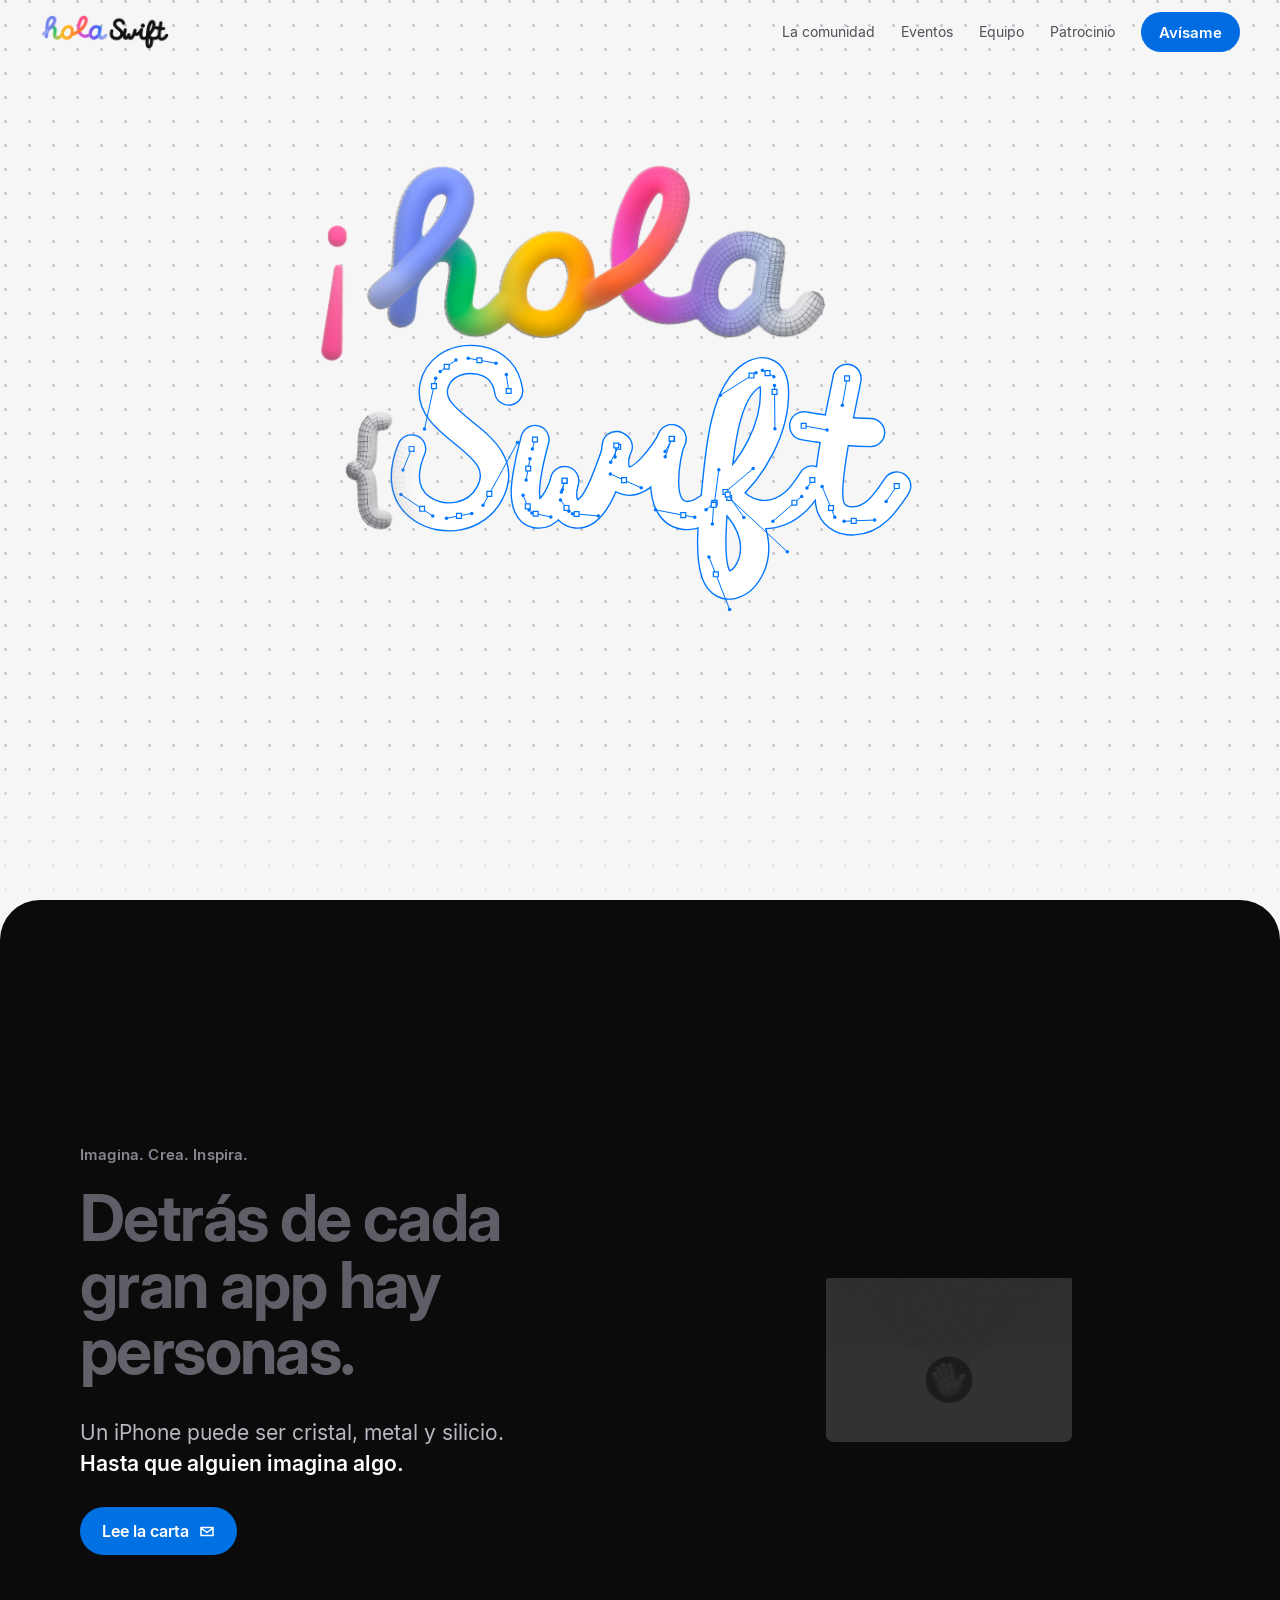
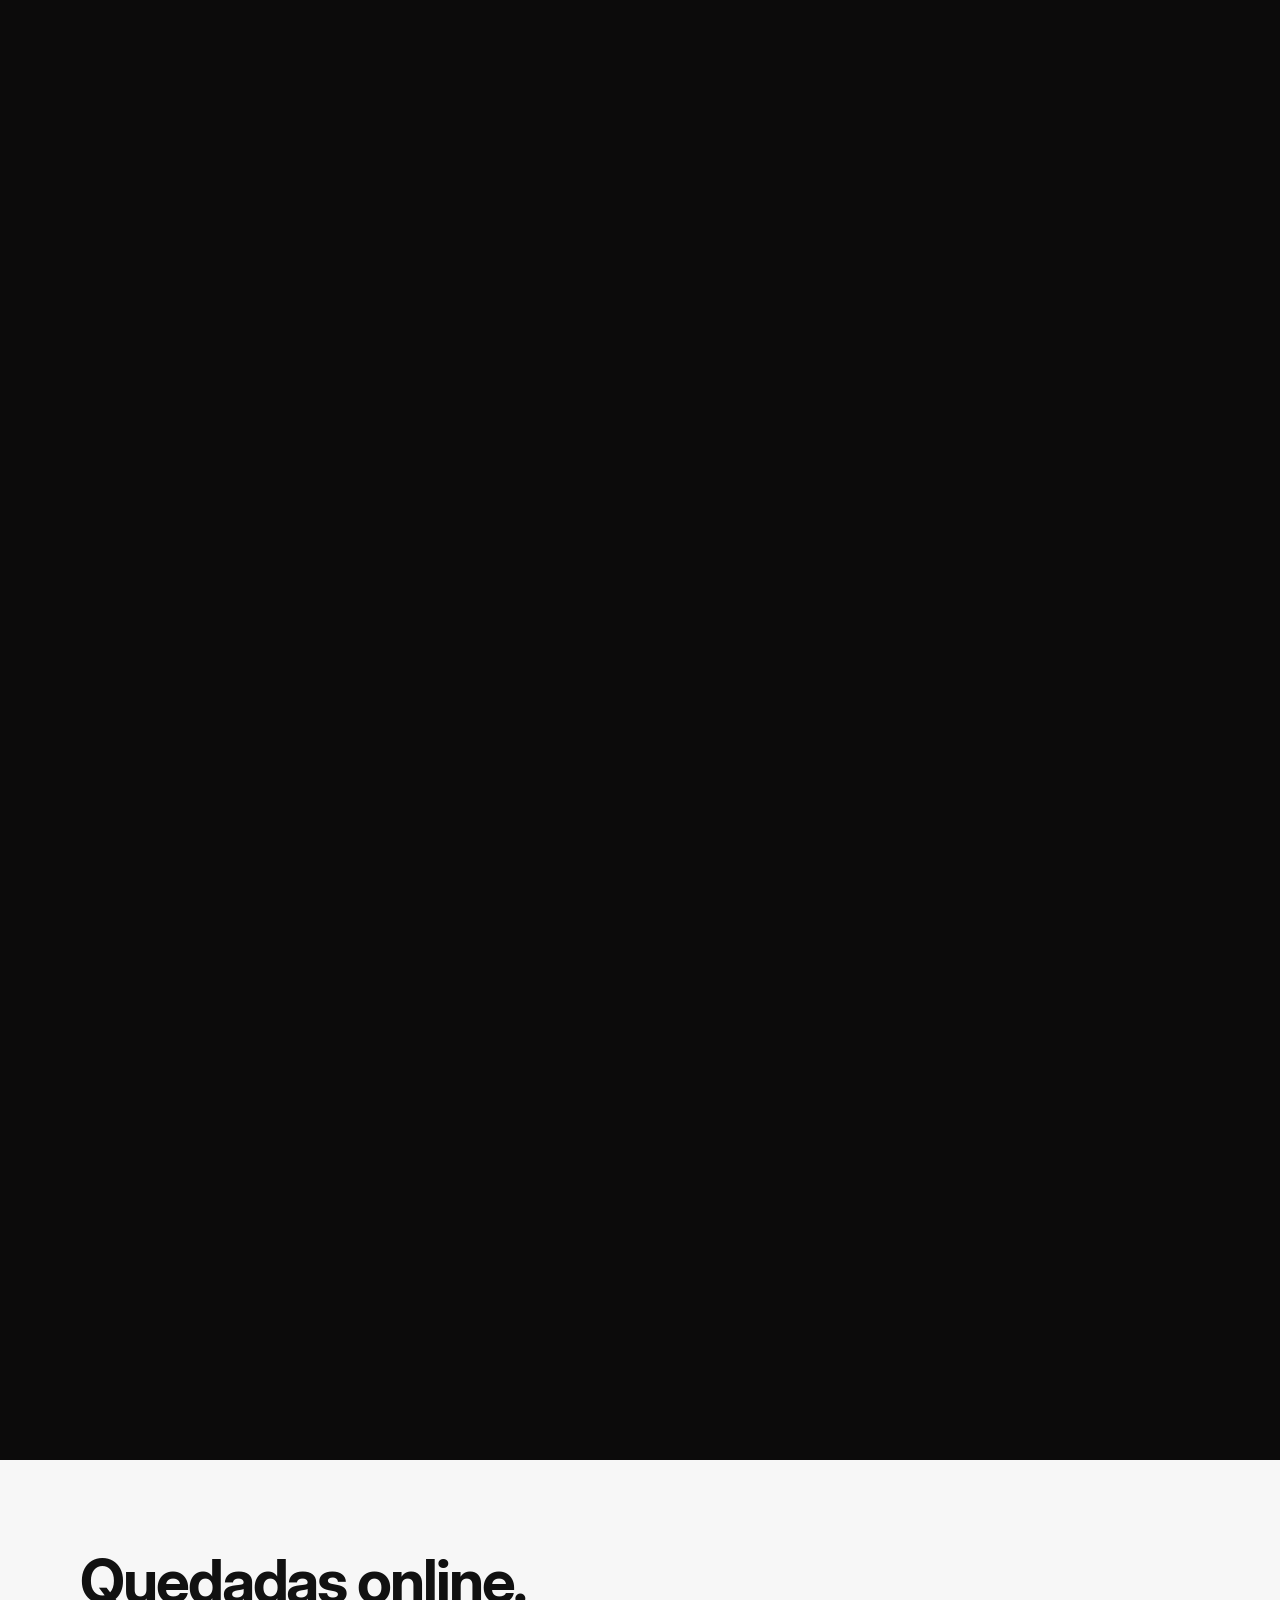
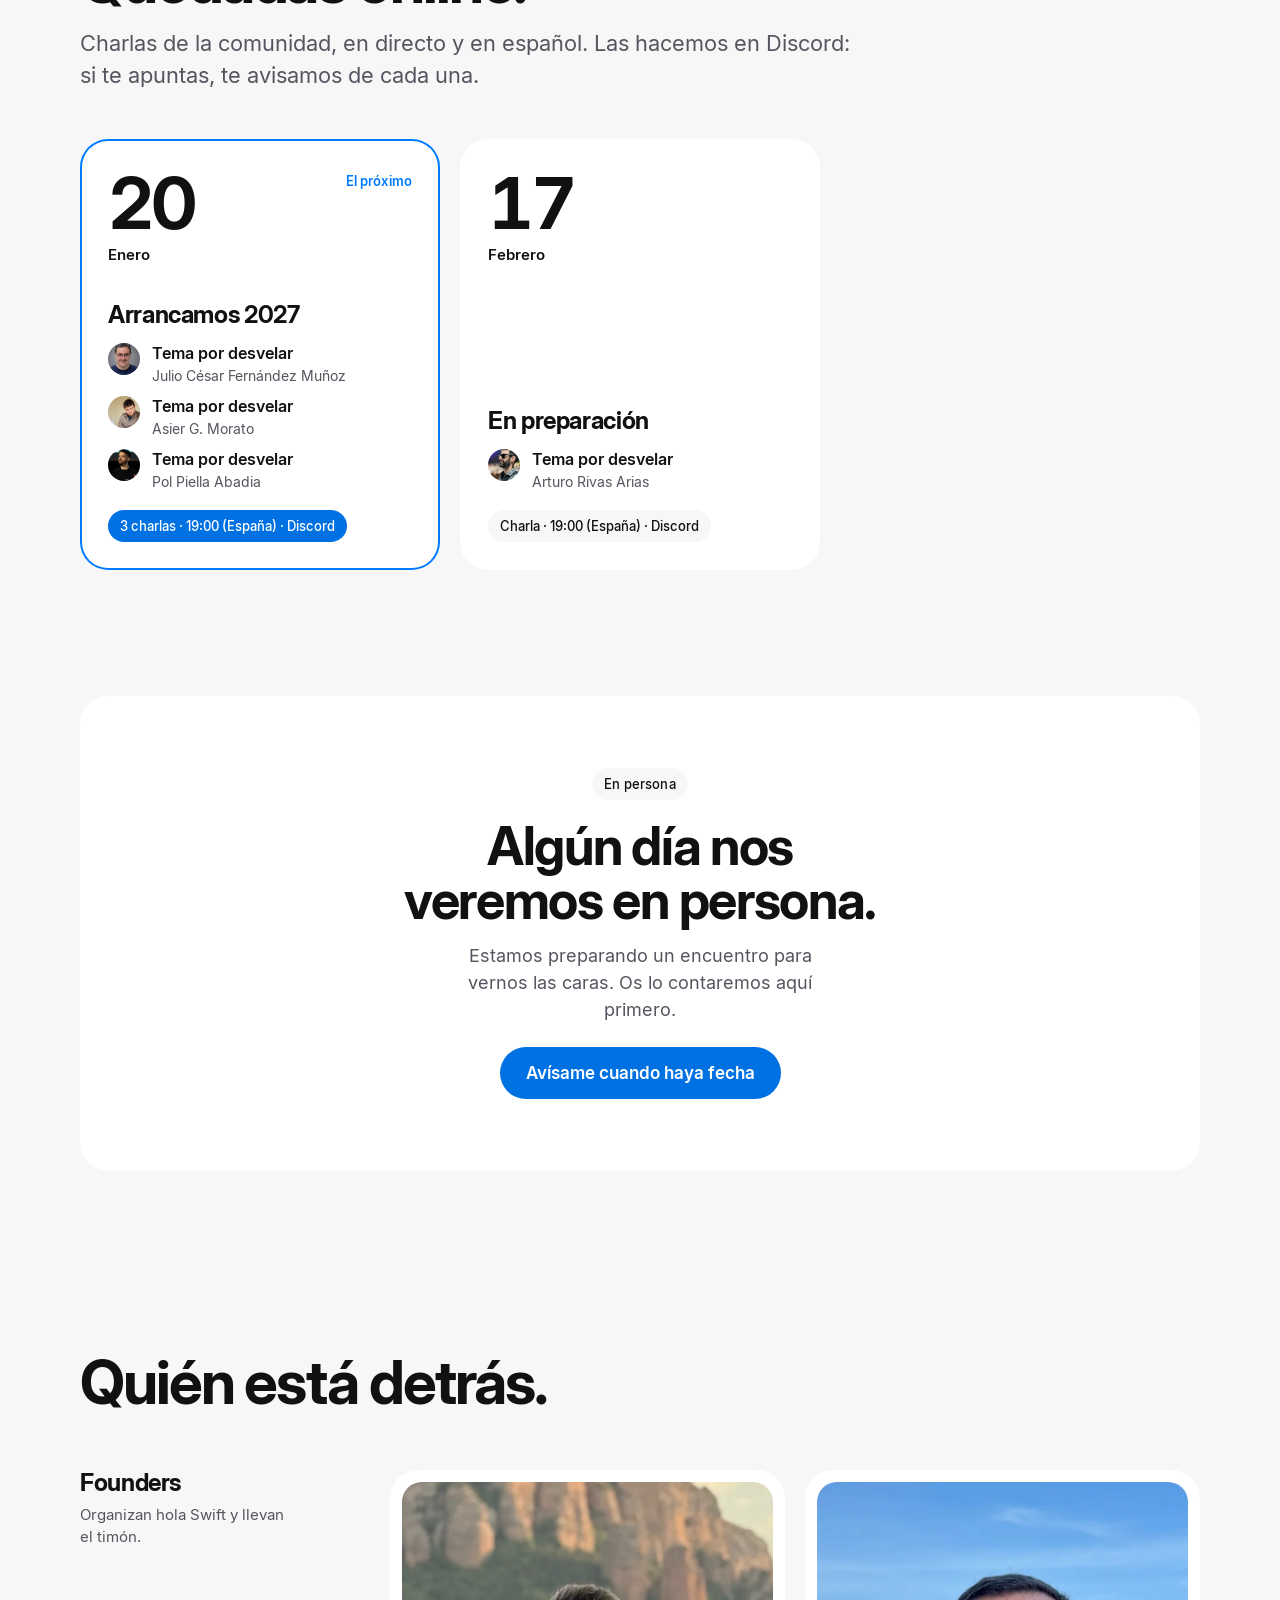
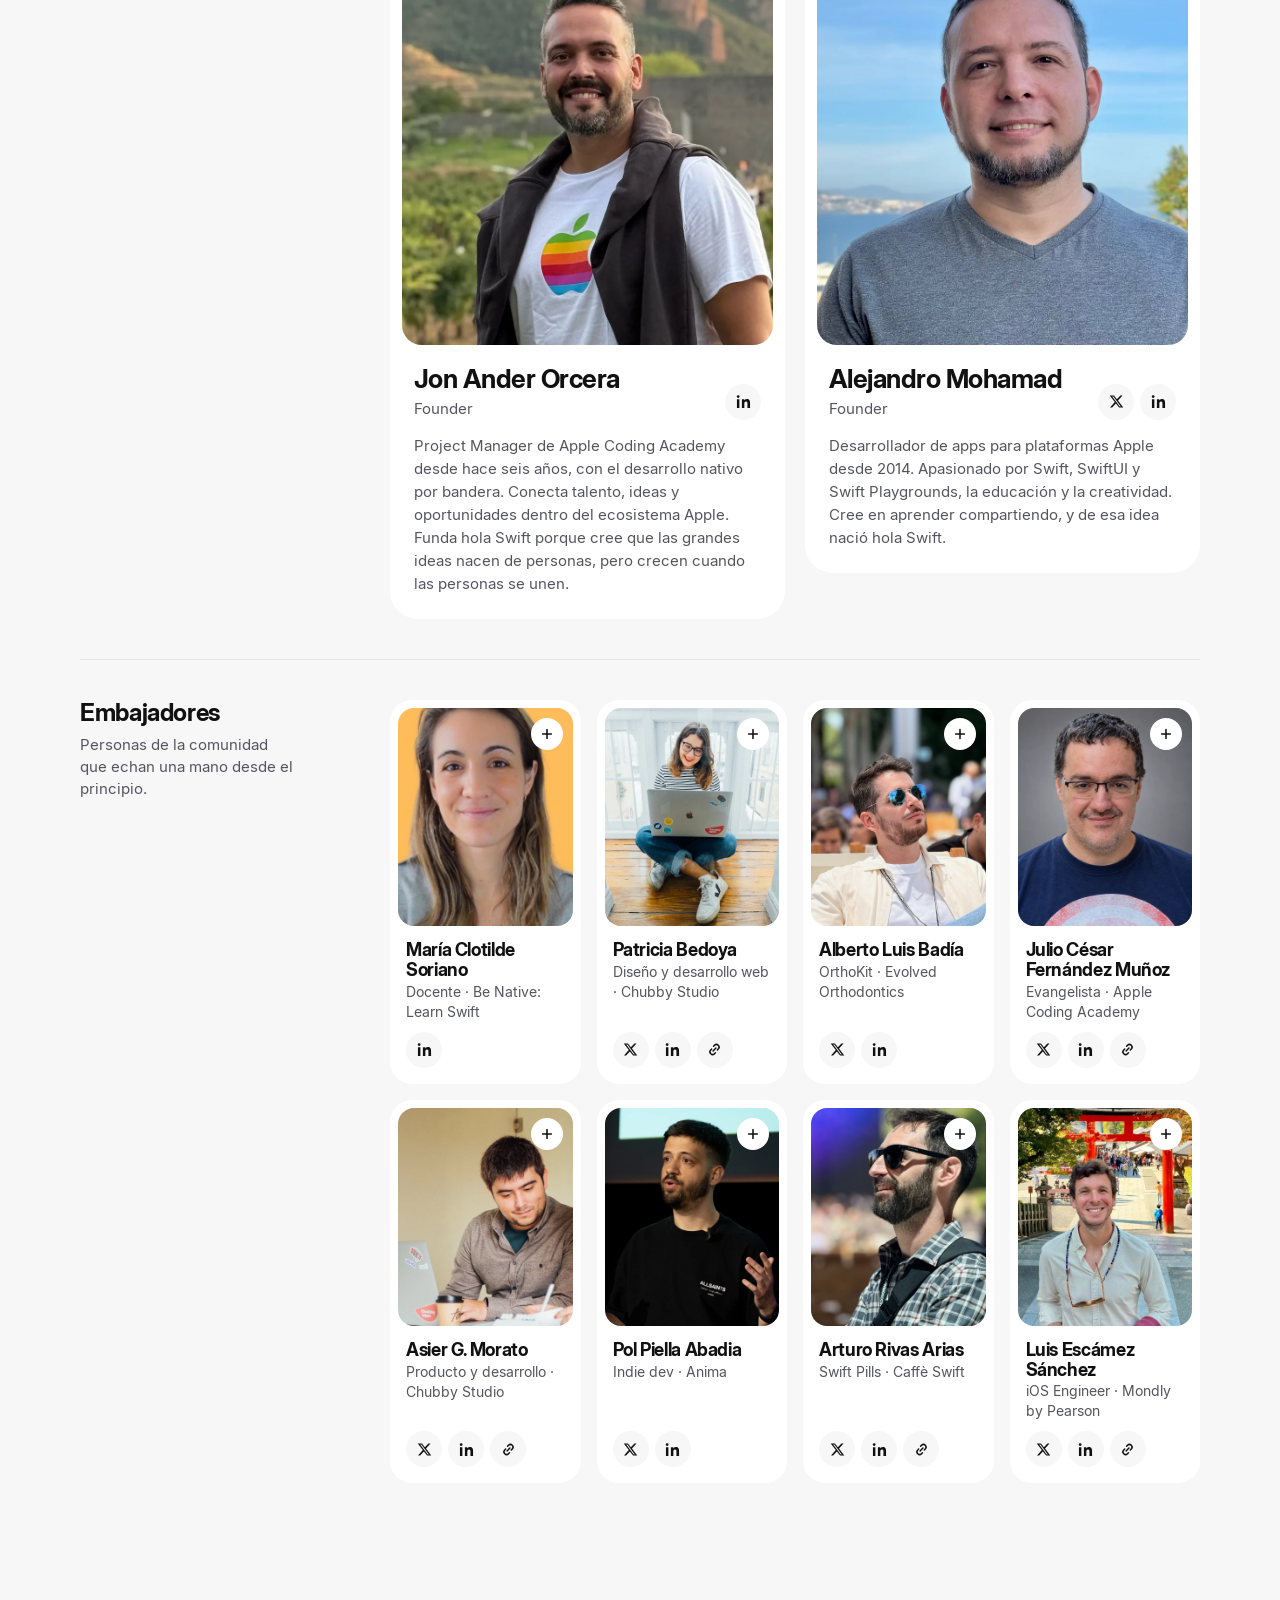
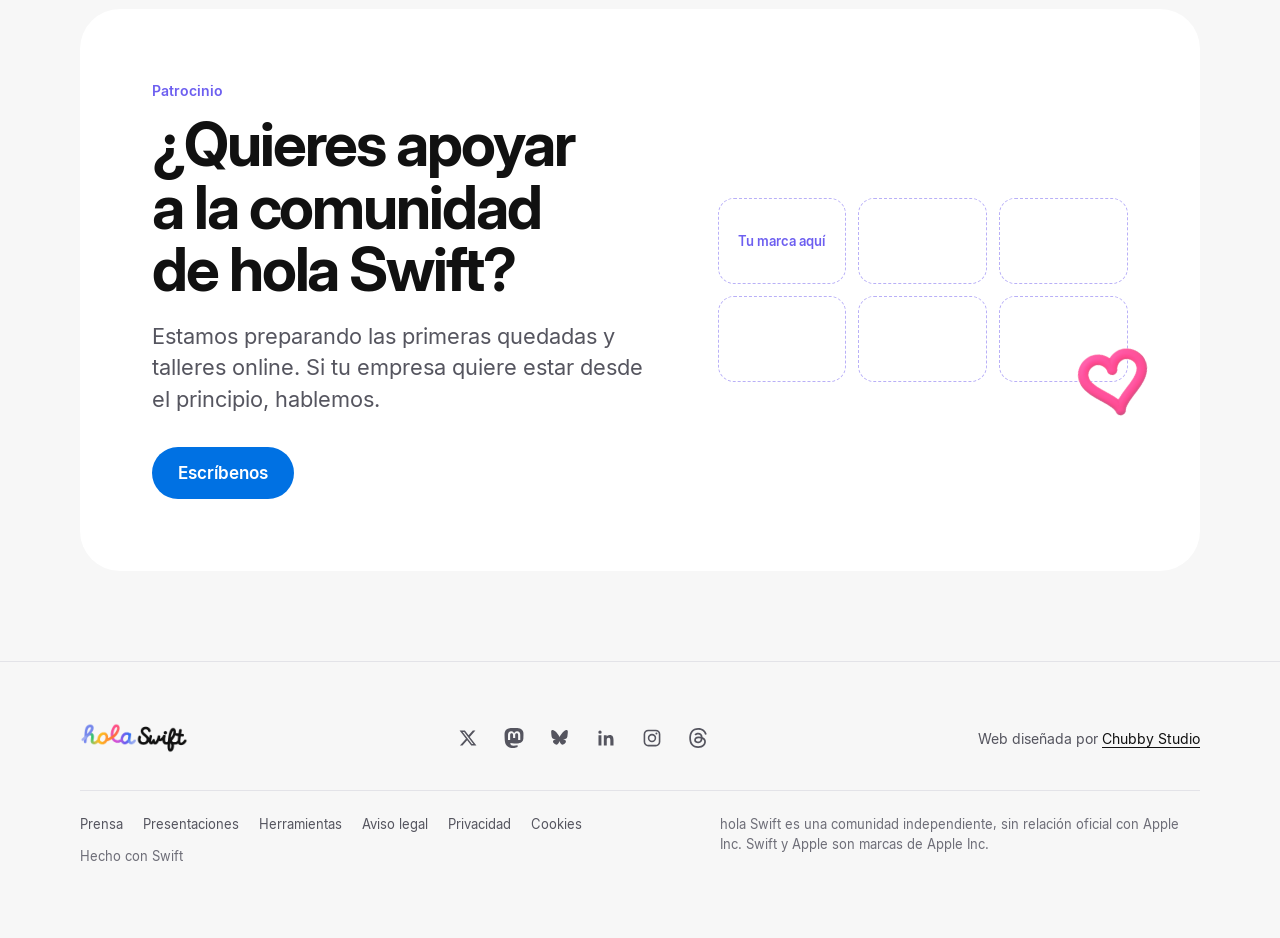
==== commit ee62dbe9: "Web de hola Swift, la comunidad de Swift en español" ====
--- a/index.html
+++ b/index.html
@@ -10,16 +10,15 @@
 <link rel="icon" href="favicon.svg" type="image/svg+xml">
 <link rel="apple-touch-icon" href="apple-touch-icon.png">
 <link rel="manifest" href="site.webmanifest">
-<!-- dirección provisional: cuando holaswift.com apunte a GitHub Pages, cambiar holaswift.github.io por holaswift.com
-     aquí (canonical, og:url y og:image), en robots.txt y en sitemap.xml -->
-<link rel="canonical" href="https://holaswift.github.io/">
+<link rel="canonical" href="https://holaswift.com/">
 <meta property="og:type" content="website">
 <meta property="og:site_name" content="hola Swift">
 <meta property="og:locale" content="es_ES">
-<meta property="og:url" content="https://holaswift.github.io/">
+<meta property="og:url" content="https://holaswift.com/">
 <meta property="og:title" content="hola Swift · La comunidad de Swift en español">
 <meta property="og:description" content="Quedadas y talleres online en español para quienes crean con Swift y las plataformas de Apple.">
-<meta property="og:image" content="https://holaswift.github.io/og.png">
+<meta property="og:image" content="https://holaswift.com/og.jpg">
+<meta property="og:image:type" content="image/jpeg">
 <meta property="og:image:width" content="1200">
 <meta property="og:image:height" content="630">
 <meta property="og:image:alt" content="¡hola Swift! en letras de tubo de colores sobre una cuadrícula de puntos">
@@ -165,6 +164,7 @@
 .signup input::placeholder{color:var(--texto-3)}
 .signup:focus-within{outline:2px solid var(--interfaz);outline-offset:2px}
 .signup-note{font-size:13px;color:var(--ink-2);min-height:20px}
+.trampa{position:absolute;left:-9999px;width:1px;height:1px;opacity:0}   /* campo para bots: las personas no lo ven ni lo rellenan */
 .signup-legal{font-size:12px;line-height:16px;color:var(--texto-3);margin-top:2px}
 .signup-legal a{color:var(--texto-2);text-underline-offset:2px}
 .signup-note.ok{color:#1F8A44;font-weight:600}
@@ -380,7 +380,7 @@
   .firma b{transition:none;clip-path:none}
 }
 
-/* lo que viene: tres invitaciones en bloques de color del libro (comunidad rosa, charla azul, Madrid naranja),
+/* lo que viene: tres invitaciones en bloques de color del libro (comunidad rosa, charla azul, encuentro naranja),
    cada una con su objeto de tubo saliéndose un poco. Sin sombras: el color separa. */
 .viene h2{font-size:clamp(34px,4vw,44px);line-height:1.09;letter-spacing:-.02em;max-width:14ch}
 .agenda{margin-top:48px;display:grid;grid-template-columns:1fr 1.05fr;gap:20px}
@@ -468,7 +468,7 @@
   .evento .ejemplo{top:20px;right:20px}
 }
 
-/* encuentro presencial: texto abierto, sin fecha ni ciudad (sustituye al antiguo Encuentro en Madrid) */
+/* encuentro presencial: texto abierto, sin fecha ni ciudad (sin ciudad hasta que esté decidida) */
 .presencial{padding-top:clamp(24px,4vh,48px)}
 .presencial .cita{min-height:0;padding:clamp(32px,6vw,72px) clamp(24px,5vw,56px);background:var(--card);align-items:center;text-align:center}
 .presencial .cita .chip{align-self:center;margin:0}
@@ -779,14 +779,15 @@
         <h3 id="apunte-tit">¡Apúntate!</h3>
         <p class="intro">Te avisamos del lanzamiento y de cada quedada, y te damos acceso a la comunidad en Discord. Sin spam: te das de baja en un toque.</p>
         <label class="campo"><span>Email</span><input id="apunte-email" name="email" type="email" inputmode="email" autocomplete="email" placeholder="tu@email.com" required></label>
-        <label class="acepto"><input id="apunte-acepto" type="checkbox" required><span>Acepto la <a href="privacidad.html">política de privacidad</a>.</span></label>
+        <label class="acepto"><input id="apunte-acepto" type="checkbox" required><span>Acepto la <a href="/privacidad">política de privacidad</a>.</span></label>
         <p class="patro-error" id="apunte-error" aria-live="polite"></p>
         <button class="btn lg enviar" type="submit">Avísame</button>
+        <input class="trampa" type="text" name="web" tabindex="-1" autocomplete="off" aria-hidden="true">
       </form>
       <div class="patro-ok" hidden>
         <img src="assets/img/glifos/mano.webp" alt="" aria-hidden="true">
-        <h3>¡Hecho!</h3>
-        <p>Ya estás en la lista. Te escribimos cuando arranquemos.</p>
+        <h3>¡Casi!</h3>
+        <p>Te hemos enviado un correo. Pulsa «Confirmar mi email» y ya estarás en la lista.</p>
         <button class="btn lg" type="button" data-cierra-apunte>Cerrar</button>
       </div>
     </div>
@@ -797,16 +798,17 @@
   <div class="seleccion" id="seleccion" aria-hidden="true"><i style="left:0;top:0"></i><i style="left:50%;top:0"></i><i style="left:100%;top:0"></i><i style="left:100%;top:50%"></i><i style="left:100%;top:100%"></i><i style="left:50%;top:100%"></i><i style="left:0;top:100%"></i><i style="left:0;top:50%"></i><b></b></div>
   <div class="fondo" aria-hidden="true"><div class="flota cerca" data-d="22" style="--x:12%;--y:24%;--w:clamp(84px,9vw,150px);--r:-14deg;--i:0;--t:6.0s;"><div class="cuerpo" data-k="pregunta"><img src="assets/img/glifos/pregunta.webp" alt=""><svg class="esq" viewBox="-85.9 -312.7 176.6 310.4" preserveAspectRatio="none" aria-hidden="true"><path class="cl" d="M-61.2 -246.7C-50.5 -271.5 -26.5 -288.3 0.8 -288.0C40.9 -287.5 72.0 -250.0 65.0 -210.5C60.4 -184.7 41.1 -172.1 22.1 -156.6C19.9 -154.8 15.3 -152.3 14.2 -149.7C11.6 -143.2 14.0 -112.9 14.0 -104.0"/><circle class="cl" cx="14" cy="-30" r="27.692"/><g class="nodes"><line x1="-61.2" y1="-246.7" x2="-50.5" y2="-271.5"/><circle cx="-50.5" cy="-271.5" r="2.0"/><rect x="-64.5" y="-250.0" width="6.6" height="6.6"/><line x1="0.8" y1="-288.0" x2="40.9" y2="-287.5"/><circle cx="40.9" cy="-287.5" r="2.0"/><line x1="0.8" y1="-288.0" x2="-26.5" y2="-288.3"/><circle cx="-26.5" cy="-288.3" r="2.0"/><rect x="-2.5" y="-291.3" width="6.6" height="6.6"/><line x1="65.0" y1="-210.5" x2="60.4" y2="-184.7"/><circle cx="60.4" cy="-184.7" r="2.0"/><line x1="65.0" y1="-210.5" x2="72.0" y2="-250.0"/><circle cx="72.0" cy="-250.0" r="2.0"/><rect x="61.7" y="-213.8" width="6.6" height="6.6"/><line x1="22.1" y1="-156.6" x2="19.9" y2="-154.8"/><circle cx="19.9" cy="-154.8" r="2.0"/><line x1="22.1" y1="-156.6" x2="41.1" y2="-172.1"/><circle cx="41.1" cy="-172.1" r="2.0"/><rect x="18.8" y="-159.9" width="6.6" height="6.6"/><line x1="14.2" y1="-149.7" x2="11.6" y2="-143.2"/><circle cx="11.6" cy="-143.2" r="2.0"/><line x1="14.2" y1="-149.7" x2="15.3" y2="-152.3"/><circle cx="15.3" cy="-152.3" r="2.0"/><rect x="10.9" y="-153.0" width="6.6" height="6.6"/><line x1="14.0" y1="-104.0" x2="14.0" y2="-112.9"/><circle cx="14.0" cy="-112.9" r="2.0"/><rect x="10.7" y="-107.3" width="6.6" height="6.6"/></g></svg></div></div><div class="flota lejos" data-d="8" style="--x:6%;--y:62%;--w:clamp(56px,5vw,84px);--r:10deg;--i:1;--t:7.5s;--b:2.5px;--o:.75;"><div class="cuerpo" data-k="llaves"><img src="assets/img/glifos/llaves.webp" alt=""><svg class="esq" viewBox="-158.7 -320.7 317.4 361.5" preserveAspectRatio="none" aria-hidden="true"><path class="cl" d="M-66.0 -296.0C-142.4 -292.2 -57.6 -145.8 -134.0 -142.0"/><path class="cl" d="M-66.0 16.0C-142.4 12.2 -57.6 -134.2 -134.0 -138.0"/><path class="cl" d="M66.0 -296.0C142.4 -292.2 57.6 -145.8 134.0 -142.0"/><path class="cl" d="M66.0 16.0C142.4 12.2 57.6 -134.2 134.0 -138.0"/><g class="nodes"><line x1="-66.0" y1="-296.0" x2="-142.4" y2="-292.2"/><circle cx="-142.4" cy="-292.2" r="3.6"/><rect x="-71.9" y="-301.9" width="11.8" height="11.8"/><line x1="-134.0" y1="-142.0" x2="-57.6" y2="-145.8"/><circle cx="-57.6" cy="-145.8" r="3.6"/><rect x="-139.9" y="-147.9" width="11.8" height="11.8"/><line x1="-66.0" y1="16.0" x2="-142.4" y2="12.2"/><circle cx="-142.4" cy="12.2" r="3.6"/><rect x="-71.9" y="10.1" width="11.8" height="11.8"/><line x1="-134.0" y1="-138.0" x2="-57.6" y2="-134.2"/><circle cx="-57.6" cy="-134.2" r="3.6"/><rect x="-139.9" y="-143.9" width="11.8" height="11.8"/><line x1="66.0" y1="-296.0" x2="142.4" y2="-292.2"/><circle cx="142.4" cy="-292.2" r="3.6"/><rect x="60.1" y="-301.9" width="11.8" height="11.8"/><line x1="134.0" y1="-142.0" x2="57.6" y2="-145.8"/><circle cx="57.6" cy="-145.8" r="3.6"/><rect x="128.1" y="-147.9" width="11.8" height="11.8"/><line x1="66.0" y1="16.0" x2="142.4" y2="12.2"/><circle cx="142.4" cy="12.2" r="3.6"/><rect x="60.1" y="10.1" width="11.8" height="11.8"/><line x1="134.0" y1="-138.0" x2="57.6" y2="-134.2"/><circle cx="57.6" cy="-134.2" r="3.6"/><rect x="128.1" y="-143.9" width="11.8" height="11.8"/></g></svg></div></div><div class="flota cerca" data-d="18" style="--x:20%;--y:86%;--w:clamp(70px,7vw,118px);--r:8deg;--i:2;--t:9.0s;"><div class="cuerpo" data-k="abre"><img src="assets/img/glifos/abre-interrogacion.webp" alt=""><svg class="esq" viewBox="-90.7 -307.7 176.6 310.4" preserveAspectRatio="none" aria-hidden="true"><path class="cl" d="M61.2 -63.3C50.5 -38.5 26.5 -21.7 -0.8 -22.0C-40.9 -22.5 -72.0 -60.0 -65.0 -99.5C-60.4 -125.3 -41.1 -137.9 -22.1 -153.4C-19.9 -155.2 -15.3 -157.7 -14.2 -160.3C-11.6 -166.8 -14.0 -197.1 -14.0 -206.0"/><circle class="cl" cx="-14" cy="-280" r="27.692"/><g class="nodes"><line x1="61.2" y1="-63.3" x2="50.5" y2="-38.5"/><circle cx="50.5" cy="-38.5" r="2.0"/><rect x="57.9" y="-66.6" width="6.6" height="6.6"/><line x1="-0.8" y1="-22.0" x2="-40.9" y2="-22.5"/><circle cx="-40.9" cy="-22.5" r="2.0"/><line x1="-0.8" y1="-22.0" x2="26.5" y2="-21.7"/><circle cx="26.5" cy="-21.7" r="2.0"/><rect x="-4.1" y="-25.3" width="6.6" height="6.6"/><line x1="-65.0" y1="-99.5" x2="-60.4" y2="-125.3"/><circle cx="-60.4" cy="-125.3" r="2.0"/><line x1="-65.0" y1="-99.5" x2="-72.0" y2="-60.0"/><circle cx="-72.0" cy="-60.0" r="2.0"/><rect x="-68.3" y="-102.8" width="6.6" height="6.6"/><line x1="-22.1" y1="-153.4" x2="-19.9" y2="-155.2"/><circle cx="-19.9" cy="-155.2" r="2.0"/><line x1="-22.1" y1="-153.4" x2="-41.1" y2="-137.9"/><circle cx="-41.1" cy="-137.9" r="2.0"/><rect x="-25.4" y="-156.7" width="6.6" height="6.6"/><line x1="-14.2" y1="-160.3" x2="-11.6" y2="-166.8"/><circle cx="-11.6" cy="-166.8" r="2.0"/><line x1="-14.2" y1="-160.3" x2="-15.3" y2="-157.7"/><circle cx="-15.3" cy="-157.7" r="2.0"/><rect x="-17.5" y="-163.6" width="6.6" height="6.6"/><line x1="-14.0" y1="-206.0" x2="-14.0" y2="-197.1"/><circle cx="-14.0" cy="-197.1" r="2.0"/><rect x="-17.3" y="-209.3" width="6.6" height="6.6"/></g></svg></div></div><div class="flota lejos" data-d="9" style="--x:86%;--y:20%;--w:clamp(60px,5.5vw,92px);--r:12deg;--i:3;--t:6.0s;--b:2.5px;--o:.75;"><div class="cuerpo" data-k="corazon"><img src="assets/img/glifos/corazon.webp" alt=""><svg class="esq" viewBox="-162.3 -277.3 324.6 298.2" preserveAspectRatio="none" aria-hidden="true"><path class="cl" d="M0.0 -193.0C0.1 -202.6 5.2 -212.8 10.3 -220.6C47.3 -277.5 139.3 -251.4 137.6 -182.8C135.7 -108.1 1.0 -53.6 0.0 -3.8"/><path class="cl" d="M-0.0 -193.0C-0.1 -202.6 -5.2 -212.8 -10.3 -220.6C-47.3 -277.5 -139.3 -251.4 -137.6 -182.8C-135.7 -108.1 -1.0 -53.6 -0.0 -3.8"/><g class="nodes"><line x1="0.0" y1="-193.0" x2="0.1" y2="-202.6"/><circle cx="0.1" cy="-202.6" r="3.7"/><rect x="-6.0" y="-199.0" width="12.1" height="12.1"/><line x1="10.3" y1="-220.6" x2="47.3" y2="-277.5"/><circle cx="47.3" cy="-277.5" r="3.7"/><line x1="10.3" y1="-220.6" x2="5.2" y2="-212.8"/><circle cx="5.2" cy="-212.8" r="3.7"/><rect x="4.3" y="-226.6" width="12.1" height="12.1"/><line x1="137.6" y1="-182.8" x2="135.7" y2="-108.1"/><circle cx="135.7" cy="-108.1" r="3.7"/><line x1="137.6" y1="-182.8" x2="139.3" y2="-251.4"/><circle cx="139.3" cy="-251.4" r="3.7"/><rect x="131.6" y="-188.8" width="12.1" height="12.1"/><line x1="0.0" y1="-3.8" x2="1.0" y2="-53.6"/><circle cx="1.0" cy="-53.6" r="3.7"/><rect x="-6.0" y="-9.8" width="12.1" height="12.1"/><line x1="-0.0" y1="-193.0" x2="-0.1" y2="-202.6"/><circle cx="-0.1" cy="-202.6" r="3.7"/><rect x="-6.0" y="-199.0" width="12.1" height="12.1"/><line x1="-10.3" y1="-220.6" x2="-47.3" y2="-277.5"/><circle cx="-47.3" cy="-277.5" r="3.7"/><line x1="-10.3" y1="-220.6" x2="-5.2" y2="-212.8"/><circle cx="-5.2" cy="-212.8" r="3.7"/><rect x="-16.3" y="-226.6" width="12.1" height="12.1"/><line x1="-137.6" y1="-182.8" x2="-135.7" y2="-108.1"/><circle cx="-135.7" cy="-108.1" r="3.7"/><line x1="-137.6" y1="-182.8" x2="-139.3" y2="-251.4"/><circle cx="-139.3" cy="-251.4" r="3.7"/><rect x="-143.6" y="-188.8" width="12.1" height="12.1"/><line x1="-0.0" y1="-3.8" x2="-1.0" y2="-53.6"/><circle cx="-1.0" cy="-53.6" r="3.7"/><rect x="-6.0" y="-9.8" width="12.1" height="12.1"/></g></svg></div></div><div class="flota cerca" data-d="24" style="--x:92%;--y:56%;--w:clamp(84px,9vw,150px);--r:-10deg;--i:4;--t:7.5s;"><div class="cuerpo" data-k="arroba"><img src="assets/img/glifos/arroba.webp" alt=""><svg class="esq" viewBox="-146.7 -278.7 293.4 293.4" preserveAspectRatio="none" aria-hidden="true"><path class="cl" d="M44.0 -132.0C44.0 -199.2 -58.0 -200.7 -60.0 -133.5C-62.0 -64.4 44.0 -62.8 44.0 -132.0"/><path class="cl" d="M44.0 -190.0C44.0 -157.5 32.1 -93.9 75.8 -85.7C162.5 -69.4 125.1 -264.7 -10.0 -253.6C-39.3 -251.2 -67.1 -238.0 -87.6 -216.9C-183.5 -118.1 -65.0 38.8 57.3 -24.3"/><g class="nodes"><line x1="44.0" y1="-132.0" x2="44.0" y2="-199.2"/><circle cx="44.0" cy="-199.2" r="3.4"/><rect x="38.6" y="-137.4" width="10.9" height="10.9"/><line x1="-60.0" y1="-133.5" x2="-62.0" y2="-64.4"/><circle cx="-62.0" cy="-64.4" r="3.4"/><line x1="-60.0" y1="-133.5" x2="-58.0" y2="-200.7"/><circle cx="-58.0" cy="-200.7" r="3.4"/><rect x="-65.4" y="-138.9" width="10.9" height="10.9"/><line x1="44.0" y1="-132.0" x2="44.0" y2="-62.8"/><circle cx="44.0" cy="-62.8" r="3.4"/><rect x="38.6" y="-137.4" width="10.9" height="10.9"/><line x1="44.0" y1="-190.0" x2="44.0" y2="-157.5"/><circle cx="44.0" cy="-157.5" r="3.4"/><rect x="38.6" y="-195.4" width="10.9" height="10.9"/><line x1="75.8" y1="-85.7" x2="162.5" y2="-69.4"/><circle cx="162.5" cy="-69.4" r="3.4"/><line x1="75.8" y1="-85.7" x2="32.1" y2="-93.9"/><circle cx="32.1" cy="-93.9" r="3.4"/><rect x="70.4" y="-91.1" width="10.9" height="10.9"/><line x1="-10.0" y1="-253.6" x2="-39.3" y2="-251.2"/><circle cx="-39.3" cy="-251.2" r="3.4"/><line x1="-10.0" y1="-253.6" x2="125.1" y2="-264.7"/><circle cx="125.1" cy="-264.7" r="3.4"/><rect x="-15.4" y="-259.0" width="10.9" height="10.9"/><line x1="-87.6" y1="-216.9" x2="-183.5" y2="-118.1"/><circle cx="-183.5" cy="-118.1" r="3.4"/><line x1="-87.6" y1="-216.9" x2="-67.1" y2="-238.0"/><circle cx="-67.1" cy="-238.0" r="3.4"/><rect x="-93.0" y="-222.3" width="10.9" height="10.9"/><line x1="57.3" y1="-24.3" x2="-65.0" y2="38.8"/><circle cx="-65.0" cy="38.8" r="3.4"/><rect x="51.9" y="-29.7" width="10.9" height="10.9"/></g></svg></div></div><div class="flota lejos" data-d="8" style="--x:80%;--y:84%;--w:clamp(56px,5vw,86px);--r:-6deg;--i:5;--t:9.0s;--b:2.5px;--o:.75;"><div class="cuerpo" data-k="enye"><img src="assets/img/glifos/enye.webp" alt=""><svg class="esq" viewBox="-86.7 -275.7 169.4 300.4" preserveAspectRatio="none" aria-hidden="true"><path class="cl" d="M-62.0 -172.0C-62.0 -114.7 -62.0 -57.3 -62.0 -0.0"/><path class="cl" d="M-62.0 -112.0C-61.5 -130.5 -53.6 -147.8 -38.9 -159.3C-24.6 -170.5 -5.5 -174.6 12.2 -170.3C62.5 -158.1 58.0 -110.8 58.0 -70.4C58.0 -46.9 58.0 -23.5 58.0 -0.0"/><path class="cl" d="M-62.0 -236.0C-1.0 -283.8 -3.0 -188.2 58.0 -236.0"/><g class="nodes"><line x1="-62.0" y1="-172.0" x2="-62.0" y2="-114.7"/><circle cx="-62.0" cy="-114.7" r="1.9"/><rect x="-65.1" y="-175.1" width="6.3" height="6.3"/><line x1="-62.0" y1="-0.0" x2="-62.0" y2="-57.3"/><circle cx="-62.0" cy="-57.3" r="1.9"/><rect x="-65.1" y="-3.1" width="6.3" height="6.3"/><line x1="-62.0" y1="-112.0" x2="-61.5" y2="-130.5"/><circle cx="-61.5" cy="-130.5" r="1.9"/><rect x="-65.1" y="-115.1" width="6.3" height="6.3"/><line x1="-38.9" y1="-159.3" x2="-24.6" y2="-170.5"/><circle cx="-24.6" cy="-170.5" r="1.9"/><line x1="-38.9" y1="-159.3" x2="-53.6" y2="-147.8"/><circle cx="-53.6" cy="-147.8" r="1.9"/><rect x="-42.0" y="-162.4" width="6.3" height="6.3"/><line x1="12.2" y1="-170.3" x2="62.5" y2="-158.1"/><circle cx="62.5" cy="-158.1" r="1.9"/><line x1="12.2" y1="-170.3" x2="-5.5" y2="-174.6"/><circle cx="-5.5" cy="-174.6" r="1.9"/><rect x="9.1" y="-173.4" width="6.3" height="6.3"/><line x1="58.0" y1="-70.4" x2="58.0" y2="-46.9"/><circle cx="58.0" cy="-46.9" r="1.9"/><line x1="58.0" y1="-70.4" x2="58.0" y2="-110.8"/><circle cx="58.0" cy="-110.8" r="1.9"/><rect x="54.9" y="-73.5" width="6.3" height="6.3"/><line x1="58.0" y1="-0.0" x2="58.0" y2="-23.5"/><circle cx="58.0" cy="-23.5" r="1.9"/><rect x="54.9" y="-3.1" width="6.3" height="6.3"/><line x1="-62.0" y1="-236.0" x2="-1.0" y2="-283.8"/><circle cx="-1.0" cy="-283.8" r="1.9"/><rect x="-65.1" y="-239.1" width="6.3" height="6.3"/><line x1="58.0" y1="-236.0" x2="-3.0" y2="-188.2"/><circle cx="-3.0" cy="-188.2" r="1.9"/><rect x="54.9" y="-239.1" width="6.3" height="6.3"/></g></svg></div></div></div>
   <div></div>
-  <div class="wrap"><div class="stage" id="stage" role="img" aria-label="¡hola Swift!"><svg class="lead" viewBox="0 0 3005 2345" aria-hidden="true"><g transform="matrix(2.43618 0 0 2.43618 -64.01 -83.96)"><path d="M-1700.0 709.1 C-700.0 709.1 -76.5 617.6 166.3 409.1"/></g></svg><div class="el" data-k="hola" style="transform-origin:43.37% 30.58%"><svg class="vec" viewBox="0 0 3005 2345" aria-hidden="true"><g transform="matrix(2.43618 0 0 2.43618 -64.01 -83.96)"><g class="under"><path class="o" d="M166.3 409.1C209.5 372.0 293.3 300.6 308.6 245.8C324.9 187.3 251.6 182.2 227.6 237.8C211.8 274.5 213.2 317.5 210.7 356.6C209.3 379.3 206.8 401.9 204.8 424.6" stroke-width="54.4"/><path class="o" d="M203.0 443.0C207.3 406.2 206.5 379.1 233.0 350.0C246.6 335.0 263.3 319.4 285.2 322.6C357.6 333.1 267.6 452.8 336.6 458.9C363.0 461.2 381.7 440.8 397.8 423.0" stroke-width="54.4"/><path class="o" d="M486.8 316.6C418.8 314.9 370.8 438.9 449.2 459.2C535.0 481.4 566.9 318.5 486.8 316.6Z" stroke-width="54.4"/><path class="o" d="M530.0 413.0C557.4 411.5 577.6 394.9 600.3 381.6C613.1 374.2 626.1 367.5 637.4 357.8C669.2 330.6 716.4 266.0 707.0 221.5C702.6 201.0 679.5 190.5 661.5 201.8C651.9 207.8 645.5 218.0 640.0 227.6C609.4 281.1 593.6 379.8 650.9 422.0C670.2 436.2 694.6 439.1 717.7 434.2C732.9 431.0 745.8 422.5 759.8 416.0" stroke-width="54.4"/><path class="o" d="M761.3 404.7C761.7 359.4 799.8 306.1 850.0 317.9C859.9 320.3 870.5 324.9 876.2 333.8C884.0 345.9 879.8 361.1 877.7 374.2C875.4 388.0 876.1 404.3 869.5 417.0C865.2 425.3 857.4 430.8 850.6 436.9C841.8 445.0 833.3 453.5 821.7 457.5C787.2 469.8 761.0 436.7 761.3 404.7Z" stroke-width="54.4"/><path class="o" d="M884.5 327.4C882.4 340.7 880.8 354.1 878.7 367.4C874.1 396.0 860.9 459.8 907.8 459.2C930.1 458.9 945.2 442.6 956.6 425.3" stroke-width="54.4"/></g><g class="over"><path class="w" d="M166.3 409.1C209.5 372.0 293.3 300.6 308.6 245.8C324.9 187.3 251.6 182.2 227.6 237.8C211.8 274.5 213.2 317.5 210.7 356.6C209.3 379.3 206.8 401.9 204.8 424.6" stroke-width="49.4"/><path class="w" d="M203.0 443.0C207.3 406.2 206.5 379.1 233.0 350.0C246.6 335.0 263.3 319.4 285.2 322.6C357.6 333.1 267.6 452.8 336.6 458.9C363.0 461.2 381.7 440.8 397.8 423.0" stroke-width="49.4"/><path class="w" d="M486.8 316.6C418.8 314.9 370.8 438.9 449.2 459.2C535.0 481.4 566.9 318.5 486.8 316.6Z" stroke-width="49.4"/><path class="w" d="M530.0 413.0C557.4 411.5 577.6 394.9 600.3 381.6C613.1 374.2 626.1 367.5 637.4 357.8C669.2 330.6 716.4 266.0 707.0 221.5C702.6 201.0 679.5 190.5 661.5 201.8C651.9 207.8 645.5 218.0 640.0 227.6C609.4 281.1 593.6 379.8 650.9 422.0C670.2 436.2 694.6 439.1 717.7 434.2C732.9 431.0 745.8 422.5 759.8 416.0" stroke-width="49.4"/><path class="w" d="M761.3 404.7C761.7 359.4 799.8 306.1 850.0 317.9C859.9 320.3 870.5 324.9 876.2 333.8C884.0 345.9 879.8 361.1 877.7 374.2C875.4 388.0 876.1 404.3 869.5 417.0C865.2 425.3 857.4 430.8 850.6 436.9C841.8 445.0 833.3 453.5 821.7 457.5C787.2 469.8 761.0 436.7 761.3 404.7Z" stroke-width="49.4"/><path class="w" d="M884.5 327.4C882.4 340.7 880.8 354.1 878.7 367.4C874.1 396.0 860.9 459.8 907.8 459.2C930.1 458.9 945.2 442.6 956.6 425.3" stroke-width="49.4"/></g><g class="nodes" data-i="0"><g data-f="0.000"><line x1="166.3" y1="409.1" x2="209.5" y2="372.0"/><circle cx="209.5" cy="372.0" r="3.2"/><rect x="161.8" y="404.6" width="9" height="9"/></g><g data-f="0.404"><line x1="308.6" y1="245.8" x2="324.9" y2="187.3"/><circle cx="324.9" cy="187.3" r="3.2"/><line x1="308.6" y1="245.8" x2="293.3" y2="300.6"/><circle cx="293.3" cy="300.6" r="3.2"/><rect x="304.1" y="241.3" width="9" height="9"/></g><g data-f="0.652"><line x1="227.6" y1="237.8" x2="211.8" y2="274.5"/><circle cx="211.8" cy="274.5" r="3.2"/><line x1="227.6" y1="237.8" x2="251.6" y2="182.2"/><circle cx="251.6" cy="182.2" r="3.2"/><rect x="223.1" y="233.3" width="9" height="9"/></g><g data-f="0.874"><line x1="210.7" y1="356.6" x2="209.3" y2="379.3"/><circle cx="209.3" cy="379.3" r="3.2"/><line x1="210.7" y1="356.6" x2="213.2" y2="317.5"/><circle cx="213.2" cy="317.5" r="3.2"/><rect x="206.2" y="352.1" width="9" height="9"/></g><g data-f="1.000"><line x1="204.8" y1="424.6" x2="206.8" y2="401.9"/><circle cx="206.8" cy="401.9" r="3.2"/><rect x="200.3" y="420.1" width="9" height="9"/></g></g><g class="nodes" data-i="1"><g data-f="0.000"><line x1="203.0" y1="443.0" x2="207.3" y2="406.2"/><circle cx="207.3" cy="406.2" r="3.2"/><rect x="198.5" y="438.5" width="9" height="9"/></g><g data-f="0.247"><line x1="233.0" y1="350.0" x2="246.6" y2="335.0"/><circle cx="246.6" cy="335.0" r="3.2"/><line x1="233.0" y1="350.0" x2="206.5" y2="379.1"/><circle cx="206.5" cy="379.1" r="3.2"/><rect x="228.5" y="345.5" width="9" height="9"/></g><g data-f="0.400"><line x1="285.2" y1="322.6" x2="357.6" y2="333.1"/><circle cx="357.6" cy="333.1" r="3.2"/><line x1="285.2" y1="322.6" x2="263.3" y2="319.4"/><circle cx="263.3" cy="319.4" r="3.2"/><rect x="280.7" y="318.1" width="9" height="9"/></g><g data-f="0.817"><line x1="336.6" y1="458.9" x2="363.0" y2="461.2"/><circle cx="363.0" cy="461.2" r="3.2"/><line x1="336.6" y1="458.9" x2="267.6" y2="452.8"/><circle cx="267.6" cy="452.8" r="3.2"/><rect x="332.1" y="454.4" width="9" height="9"/></g><g data-f="1.000"><line x1="397.8" y1="423.0" x2="381.7" y2="440.8"/><circle cx="381.7" cy="440.8" r="3.2"/><rect x="393.3" y="418.5" width="9" height="9"/></g></g><g class="nodes" data-i="2"><g data-f="0.000"><line x1="486.8" y1="316.6" x2="418.8" y2="314.9"/><circle cx="418.8" cy="314.9" r="3.2"/><rect x="482.3" y="312.1" width="9" height="9"/></g><g data-f="0.479"><line x1="449.2" y1="459.2" x2="535.0" y2="481.4"/><circle cx="535.0" cy="481.4" r="3.2"/><line x1="449.2" y1="459.2" x2="370.8" y2="438.9"/><circle cx="370.8" cy="438.9" r="3.2"/><rect x="444.7" y="454.7" width="9" height="9"/></g><g data-f="1.000"><line x1="486.8" y1="316.6" x2="566.9" y2="318.5"/><circle cx="566.9" cy="318.5" r="3.2"/><rect x="482.3" y="312.1" width="9" height="9"/></g></g><g class="nodes" data-i="3"><g data-f="0.000"><line x1="530.0" y1="413.0" x2="557.4" y2="411.5"/><circle cx="557.4" cy="411.5" r="3.2"/><rect x="525.5" y="408.5" width="9" height="9"/></g><g data-f="0.111"><line x1="600.3" y1="381.6" x2="613.1" y2="374.2"/><circle cx="613.1" cy="374.2" r="3.2"/><line x1="600.3" y1="381.6" x2="577.6" y2="394.9"/><circle cx="577.6" cy="394.9" r="3.2"/><rect x="595.8" y="377.1" width="9" height="9"/></g><g data-f="0.174"><line x1="637.4" y1="357.8" x2="669.2" y2="330.6"/><circle cx="669.2" cy="330.6" r="3.2"/><line x1="637.4" y1="357.8" x2="626.1" y2="367.5"/><circle cx="626.1" cy="367.5" r="3.2"/><rect x="632.9" y="353.3" width="9" height="9"/></g><g data-f="0.401"><line x1="707.0" y1="221.5" x2="702.6" y2="201.0"/><circle cx="702.6" cy="201.0" r="3.2"/><line x1="707.0" y1="221.5" x2="716.4" y2="266.0"/><circle cx="716.4" cy="266.0" r="3.2"/><rect x="702.5" y="217.0" width="9" height="9"/></g><g data-f="0.484"><line x1="661.5" y1="201.8" x2="651.9" y2="207.8"/><circle cx="651.9" cy="207.8" r="3.2"/><line x1="661.5" y1="201.8" x2="679.5" y2="190.5"/><circle cx="679.5" cy="190.5" r="3.2"/><rect x="657.0" y="197.3" width="9" height="9"/></g><g data-f="0.533"><line x1="640.0" y1="227.6" x2="609.4" y2="281.1"/><circle cx="609.4" cy="281.1" r="3.2"/><line x1="640.0" y1="227.6" x2="645.5" y2="218.0"/><circle cx="645.5" cy="218.0" r="3.2"/><rect x="635.5" y="223.1" width="9" height="9"/></g><g data-f="0.834"><line x1="650.9" y1="422.0" x2="670.2" y2="436.2"/><circle cx="670.2" cy="436.2" r="3.2"/><line x1="650.9" y1="422.0" x2="593.6" y2="379.8"/><circle cx="593.6" cy="379.8" r="3.2"/><rect x="646.4" y="417.5" width="9" height="9"/></g><g data-f="0.934"><line x1="717.7" y1="434.2" x2="732.9" y2="431.0"/><circle cx="732.9" cy="431.0" r="3.2"/><line x1="717.7" y1="434.2" x2="694.6" y2="439.1"/><circle cx="694.6" cy="439.1" r="3.2"/><rect x="713.2" y="429.7" width="9" height="9"/></g><g data-f="1.000"><line x1="759.8" y1="416.0" x2="745.8" y2="422.5"/><circle cx="745.8" cy="422.5" r="3.2"/><rect x="755.3" y="411.5" width="9" height="9"/></g></g><g class="nodes" data-i="4"><g data-f="0.000"><line x1="761.3" y1="404.7" x2="761.7" y2="359.4"/><circle cx="761.7" cy="359.4" r="3.2"/><rect x="756.8" y="400.2" width="9" height="9"/></g><g data-f="0.340"><line x1="850.0" y1="317.9" x2="859.9" y2="320.3"/><circle cx="859.9" cy="320.3" r="3.2"/><line x1="850.0" y1="317.9" x2="799.8" y2="306.1"/><circle cx="799.8" cy="306.1" r="3.2"/><rect x="845.5" y="313.4" width="9" height="9"/></g><g data-f="0.415"><line x1="876.2" y1="333.8" x2="884.0" y2="345.9"/><circle cx="884.0" cy="345.9" r="3.2"/><line x1="876.2" y1="333.8" x2="870.5" y2="324.9"/><circle cx="870.5" cy="324.9" r="3.2"/><rect x="871.7" y="329.3" width="9" height="9"/></g><g data-f="0.515"><line x1="877.7" y1="374.2" x2="875.4" y2="388.0"/><circle cx="875.4" cy="388.0" r="3.2"/><line x1="877.7" y1="374.2" x2="879.8" y2="361.1"/><circle cx="879.8" cy="361.1" r="3.2"/><rect x="873.2" y="369.7" width="9" height="9"/></g><g data-f="0.620"><line x1="869.5" y1="417.0" x2="865.2" y2="425.3"/><circle cx="865.2" cy="425.3" r="3.2"/><line x1="869.5" y1="417.0" x2="876.1" y2="404.3"/><circle cx="876.1" cy="404.3" r="3.2"/><rect x="865.0" y="412.5" width="9" height="9"/></g><g data-f="0.687"><line x1="850.6" y1="436.9" x2="841.8" y2="445.0"/><circle cx="841.8" cy="445.0" r="3.2"/><line x1="850.6" y1="436.9" x2="857.4" y2="430.8"/><circle cx="857.4" cy="430.8" r="3.2"/><rect x="846.1" y="432.4" width="9" height="9"/></g><g data-f="0.773"><line x1="821.7" y1="457.5" x2="787.2" y2="469.8"/><circle cx="787.2" cy="469.8" r="3.2"/><line x1="821.7" y1="457.5" x2="833.3" y2="453.5"/><circle cx="833.3" cy="453.5" r="3.2"/><rect x="817.2" y="453.0" width="9" height="9"/></g><g data-f="1.000"><line x1="761.3" y1="404.7" x2="761.0" y2="436.7"/><circle cx="761.0" cy="436.7" r="3.2"/><rect x="756.8" y="400.2" width="9" height="9"/></g></g><g class="nodes" data-i="5"><g data-f="0.000"><line x1="884.5" y1="327.4" x2="882.4" y2="340.7"/><circle cx="882.4" cy="340.7" r="3.2"/><rect x="880.0" y="322.9" width="9" height="9"/></g><g data-f="0.189"><line x1="878.7" y1="367.4" x2="874.1" y2="396.0"/><circle cx="874.1" cy="396.0" r="3.2"/><line x1="878.7" y1="367.4" x2="880.8" y2="354.1"/><circle cx="880.8" cy="354.1" r="3.2"/><rect x="874.2" y="362.9" width="9" height="9"/></g><g data-f="0.711"><line x1="907.8" y1="459.2" x2="930.1" y2="458.9"/><circle cx="930.1" cy="458.9" r="3.2"/><line x1="907.8" y1="459.2" x2="860.9" y2="459.8"/><circle cx="860.9" cy="459.8" r="3.2"/><rect x="903.3" y="454.7" width="9" height="9"/></g><g data-f="1.000"><line x1="956.6" y1="425.3" x2="945.2" y2="442.6"/><circle cx="945.2" cy="442.6" r="3.2"/><rect x="952.1" y="420.8" width="9" height="9"/></g></g></g></svg><img class="mesh" src="assets/img/hero/hola-malla.webp" alt="" style="left:9.018%;top:13.945%;width:68.752%;height:33.348%" draggable="false"><img class="col" src="assets/img/hero/hola-color.webp" alt="" style="left:9.207%;top:14.032%;width:68.319%;height:33.092%" draggable="false"></div><div class="el" data-k="excl" style="transform-origin:4.19% 38.51%"><svg class="vec" viewBox="0 0 3005 2345" aria-hidden="true"><g transform="matrix(2.43618 0 0 2.43618 -64.01 -83.96)"><g class="under"><path class="o" d="M84 296C84 298 84 300 84 302" stroke-width="39.0"/><path class="o" d="M86 360C82.0 410.7 78.0 461.3 74 512" stroke-width="32.0"/></g><g class="over"><path class="w" d="M84 296C84 298 84 300 84 302" stroke-width="34.0"/><path class="w" d="M86 360C82.0 410.7 78.0 461.3 74 512" stroke-width="27.0"/></g><g class="nodes" data-i="0"><g data-f="0.000"><line x1="84.0" y1="296.0" x2="84.0" y2="298.0"/><circle cx="84.0" cy="298.0" r="3.2"/><rect x="79.5" y="291.5" width="9" height="9"/></g><g data-f="1.000"><line x1="84.0" y1="302.0" x2="84.0" y2="300.0"/><circle cx="84.0" cy="300.0" r="3.2"/><rect x="79.5" y="297.5" width="9" height="9"/></g></g><g class="nodes" data-i="1"><g data-f="0.000"><line x1="86.0" y1="360.0" x2="82.0" y2="410.7"/><circle cx="82.0" cy="410.7" r="3.2"/><rect x="81.5" y="355.5" width="9" height="9"/></g><g data-f="1.000"><line x1="74.0" y1="512.0" x2="78.0" y2="461.3"/><circle cx="78.0" cy="461.3" r="3.2"/><rect x="69.5" y="507.5" width="9" height="9"/></g></g></g></svg><img class="mesh" src="assets/img/hero/exclamacion-abre-malla.webp" alt="" style="left:1.963%;top:25.160%;width:4.260%;height:26.780%" draggable="false"><img class="col" src="assets/img/hero/exclamacion-abre-color.webp" alt="" style="left:2.163%;top:25.203%;width:4.060%;height:26.610%" draggable="false"></div><div class="el" data-k="brace" style="transform-origin:9.45% 72.26%"><svg class="vec" viewBox="0 0 3005 2345" aria-hidden="true"><g transform="matrix(2.43618 0 0 2.43618 -64.01 -83.96)"><g class="under"><path class="o" d="M168 640C142 640 140 660 140 686C140 712 137 727 118 730" stroke-width="39.0"/><path class="o" d="M118 730C137 733 140 748 140 774C140 800 142 820 168 820" stroke-width="39.0"/></g><g class="over"><path class="w" d="M168 640C142 640 140 660 140 686C140 712 137 727 118 730" stroke-width="34.0"/><path class="w" d="M118 730C137 733 140 748 140 774C140 800 142 820 168 820" stroke-width="34.0"/></g><g class="nodes" data-i="0"><g data-f="0.000"><line x1="168.0" y1="640.0" x2="142.0" y2="640.0"/><circle cx="142.0" cy="640.0" r="3.2"/><rect x="163.5" y="635.5" width="9" height="9"/></g><g data-f="0.532"><line x1="140.0" y1="686.0" x2="140.0" y2="712.0"/><circle cx="140.0" cy="712.0" r="3.2"/><line x1="140.0" y1="686.0" x2="140.0" y2="660.0"/><circle cx="140.0" cy="660.0" r="3.2"/><rect x="135.5" y="681.5" width="9" height="9"/></g><g data-f="1.000"><line x1="118.0" y1="730.0" x2="137.0" y2="727.0"/><circle cx="137.0" cy="727.0" r="3.2"/><rect x="113.5" y="725.5" width="9" height="9"/></g></g><g class="nodes" data-i="1"><g data-f="0.000"><line x1="118.0" y1="730.0" x2="137.0" y2="733.0"/><circle cx="137.0" cy="733.0" r="3.2"/><rect x="113.5" y="725.5" width="9" height="9"/></g><g data-f="0.468"><line x1="140.0" y1="774.0" x2="140.0" y2="800.0"/><circle cx="140.0" cy="800.0" r="3.2"/><line x1="140.0" y1="774.0" x2="140.0" y2="748.0"/><circle cx="140.0" cy="748.0" r="3.2"/><rect x="135.5" y="769.5" width="9" height="9"/></g><g data-f="1.000"><line x1="168.0" y1="820.0" x2="142.0" y2="820.0"/><circle cx="142.0" cy="820.0" r="3.2"/><rect x="163.5" y="815.5" width="9" height="9"/></g></g></g></svg><img class="mesh" src="assets/img/hero/llave-malla.webp" alt="" style="left:5.757%;top:60.938%;width:7.255%;height:22.900%" draggable="false"><img class="col" src="assets/img/hero/llave-color.webp" alt="" style="left:5.890%;top:60.938%;width:7.121%;height:22.644%" draggable="false"></div><div class="el" data-k="swift" style="transform-origin:51.60% 72.86%"><svg class="vec" viewBox="0 0 3005 2345" aria-hidden="true"><g transform="matrix(2.43618 0 0 2.43618 -64.01 -83.96)"><g class="under"><path class="o" d="M400.0 585.9C395.7 555.3 376.7 534.7 345.9 529.1C325.5 525.4 302.8 528.8 285.7 541.1C273.8 549.7 265.4 562.5 262.2 576.9C244.8 655.9 416.2 681.0 364.3 775.6C352.8 796.7 331.9 811.6 308.4 816.1C285.3 820.6 260.0 816.3 240.4 803.1C201.3 776.7 205.0 731.4 221.0 692.7" stroke-width="54.4"/><path class="o" d="M448.5 675.3C443.7 692.9 439.2 710.7 436.0 728.7C432.2 750.0 426.5 777.9 435.1 798.6C437.8 805.1 442.7 810.7 449.8 812.2C477.8 818.1 497.2 772.1 503.3 751.7" stroke-width="54.4"/><path class="o" d="M503.0 751.1C499.3 767.7 495.5 786.7 506.6 801.5C511.1 807.6 517.6 812.0 525.3 812.7C565.3 816.2 588.1 717.1 602.1 688.8" stroke-width="54.4"/><path class="o" d="M598.5 686.4C596.2 707.5 587.5 738.8 612.7 750.2C644.4 764.4 688.5 697.6 701.4 674.3" stroke-width="54.4"/><path class="o" d="M700.5 673.9C688.7 707.1 670.6 805.0 721.9 814.8C743.1 818.8 764.0 804.7 779.5 792.1" stroke-width="54.4"/><path class="o" d="M779.5 792.9C787.5 731.1 790.3 593.6 847.8 557.4C856.1 552.1 868.0 547.7 877.4 552.9C889.0 559.4 890.2 575.6 890.3 587.4C891.0 655.4 850.8 728.9 799.7 772.0" stroke-width="54.4"/><path class="o" d="M806.7 783.2C913.8 882.1 807.5 988.7 782.0 923.9C769.3 891.8 775.6 830.9 778.0 795.9" stroke-width="54.4"/><path class="o" d="M804.0 776.7C833.8 819.0 887.3 826.1 926.9 791.8C940.4 780.2 950.1 764.6 960.0 750.0" stroke-width="54.4"/><path class="o" d="M1024.0 562.5C1015.3 612.2 978.0 761.8 994.4 801.6C1001.4 818.8 1018.5 826.0 1036.3 825.3C1075.0 823.8 1096.1 789.7 1115.6 761.1" stroke-width="54.4"/><path class="o" d="M944.0 650.0C987.2 657.9 1030.0 662.6 1074.0 662.5" stroke-width="54.4"/><circle class="o dot" cx="719.0999999999999" cy="617.2" r="30.5"/></g><g class="over"><path class="w" d="M400.0 585.9C395.7 555.3 376.7 534.7 345.9 529.1C325.5 525.4 302.8 528.8 285.7 541.1C273.8 549.7 265.4 562.5 262.2 576.9C244.8 655.9 416.2 681.0 364.3 775.6C352.8 796.7 331.9 811.6 308.4 816.1C285.3 820.6 260.0 816.3 240.4 803.1C201.3 776.7 205.0 731.4 221.0 692.7" stroke-width="49.4"/><path class="w" d="M448.5 675.3C443.7 692.9 439.2 710.7 436.0 728.7C432.2 750.0 426.5 777.9 435.1 798.6C437.8 805.1 442.7 810.7 449.8 812.2C477.8 818.1 497.2 772.1 503.3 751.7" stroke-width="49.4"/><path class="w" d="M503.0 751.1C499.3 767.7 495.5 786.7 506.6 801.5C511.1 807.6 517.6 812.0 525.3 812.7C565.3 816.2 588.1 717.1 602.1 688.8" stroke-width="49.4"/><path class="w" d="M598.5 686.4C596.2 707.5 587.5 738.8 612.7 750.2C644.4 764.4 688.5 697.6 701.4 674.3" stroke-width="49.4"/><path class="w" d="M700.5 673.9C688.7 707.1 670.6 805.0 721.9 814.8C743.1 818.8 764.0 804.7 779.5 792.1" stroke-width="49.4"/><path class="w" d="M779.5 792.9C787.5 731.1 790.3 593.6 847.8 557.4C856.1 552.1 868.0 547.7 877.4 552.9C889.0 559.4 890.2 575.6 890.3 587.4C891.0 655.4 850.8 728.9 799.7 772.0" stroke-width="49.4"/><path class="w" d="M806.7 783.2C913.8 882.1 807.5 988.7 782.0 923.9C769.3 891.8 775.6 830.9 778.0 795.9" stroke-width="49.4"/><path class="w" d="M804.0 776.7C833.8 819.0 887.3 826.1 926.9 791.8C940.4 780.2 950.1 764.6 960.0 750.0" stroke-width="49.4"/><path class="w" d="M1024.0 562.5C1015.3 612.2 978.0 761.8 994.4 801.6C1001.4 818.8 1018.5 826.0 1036.3 825.3C1075.0 823.8 1096.1 789.7 1115.6 761.1" stroke-width="49.4"/><path class="w" d="M944.0 650.0C987.2 657.9 1030.0 662.6 1074.0 662.5" stroke-width="49.4"/><circle class="w dot" cx="719.0999999999999" cy="617.2" r="28.0"/></g><g class="nodes" data-i="0"><g data-f="0.000"><line x1="400.0" y1="585.9" x2="395.7" y2="555.3"/><circle cx="395.7" cy="555.3" r="3.2"/><rect x="395.5" y="581.4" width="9" height="9"/></g><g data-f="0.121"><line x1="345.9" y1="529.1" x2="325.5" y2="525.4"/><circle cx="325.5" cy="525.4" r="3.2"/><line x1="345.9" y1="529.1" x2="376.7" y2="534.7"/><circle cx="376.7" cy="534.7" r="3.2"/><rect x="341.4" y="524.6" width="9" height="9"/></g><g data-f="0.211"><line x1="285.7" y1="541.1" x2="273.8" y2="549.7"/><circle cx="273.8" cy="549.7" r="3.2"/><line x1="285.7" y1="541.1" x2="302.8" y2="528.8"/><circle cx="302.8" cy="528.8" r="3.2"/><rect x="281.2" y="536.6" width="9" height="9"/></g><g data-f="0.273"><line x1="262.2" y1="576.9" x2="244.8" y2="655.9"/><circle cx="244.8" cy="655.9" r="3.2"/><line x1="262.2" y1="576.9" x2="265.4" y2="562.5"/><circle cx="265.4" cy="562.5" r="3.2"/><rect x="257.7" y="572.4" width="9" height="9"/></g><g data-f="0.622"><line x1="364.3" y1="775.6" x2="352.8" y2="796.7"/><circle cx="352.8" cy="796.7" r="3.2"/><line x1="364.3" y1="775.6" x2="416.2" y2="681.0"/><circle cx="416.2" cy="681.0" r="3.2"/><rect x="359.8" y="771.1" width="9" height="9"/></g><g data-f="0.724"><line x1="308.4" y1="816.1" x2="285.3" y2="820.6"/><circle cx="285.3" cy="820.6" r="3.2"/><line x1="308.4" y1="816.1" x2="331.9" y2="811.6"/><circle cx="331.9" cy="811.6" r="3.2"/><rect x="303.9" y="811.6" width="9" height="9"/></g><g data-f="0.825"><line x1="240.4" y1="803.1" x2="201.3" y2="776.7"/><circle cx="201.3" cy="776.7" r="3.2"/><line x1="240.4" y1="803.1" x2="260.0" y2="816.3"/><circle cx="260.0" cy="816.3" r="3.2"/><rect x="235.9" y="798.6" width="9" height="9"/></g><g data-f="1.000"><line x1="221.0" y1="692.7" x2="205.0" y2="731.4"/><circle cx="205.0" cy="731.4" r="3.2"/><rect x="216.5" y="688.2" width="9" height="9"/></g></g><g class="nodes" data-i="1"><g data-f="0.000"><line x1="448.5" y1="675.3" x2="443.7" y2="692.9"/><circle cx="443.7" cy="692.9" r="3.2"/><rect x="444.0" y="670.8" width="9" height="9"/></g><g data-f="0.235"><line x1="436.0" y1="728.7" x2="432.2" y2="750.0"/><circle cx="432.2" cy="750.0" r="3.2"/><line x1="436.0" y1="728.7" x2="439.2" y2="710.7"/><circle cx="439.2" cy="710.7" r="3.2"/><rect x="431.5" y="724.2" width="9" height="9"/></g><g data-f="0.537"><line x1="435.1" y1="798.6" x2="437.8" y2="805.1"/><circle cx="437.8" cy="805.1" r="3.2"/><line x1="435.1" y1="798.6" x2="426.5" y2="777.9"/><circle cx="426.5" cy="777.9" r="3.2"/><rect x="430.6" y="794.1" width="9" height="9"/></g><g data-f="0.627"><line x1="449.8" y1="812.2" x2="477.8" y2="818.1"/><circle cx="477.8" cy="818.1" r="3.2"/><line x1="449.8" y1="812.2" x2="442.7" y2="810.7"/><circle cx="442.7" cy="810.7" r="3.2"/><rect x="445.3" y="807.7" width="9" height="9"/></g><g data-f="1.000"><line x1="503.3" y1="751.7" x2="497.2" y2="772.1"/><circle cx="497.2" cy="772.1" r="3.2"/><rect x="498.8" y="747.2" width="9" height="9"/></g></g><g class="nodes" data-i="2"><g data-f="0.000"><line x1="503.0" y1="751.1" x2="499.3" y2="767.7"/><circle cx="499.3" cy="767.7" r="3.2"/><rect x="498.5" y="746.6" width="9" height="9"/></g><g data-f="0.230"><line x1="506.6" y1="801.5" x2="511.1" y2="807.6"/><circle cx="511.1" cy="807.6" r="3.2"/><line x1="506.6" y1="801.5" x2="495.5" y2="786.7"/><circle cx="495.5" cy="786.7" r="3.2"/><rect x="502.1" y="797.0" width="9" height="9"/></g><g data-f="0.329"><line x1="525.3" y1="812.7" x2="565.3" y2="816.2"/><circle cx="565.3" cy="816.2" r="3.2"/><line x1="525.3" y1="812.7" x2="517.6" y2="812.0"/><circle cx="517.6" cy="812.0" r="3.2"/><rect x="520.8" y="808.2" width="9" height="9"/></g><g data-f="1.000"><line x1="602.1" y1="688.8" x2="588.1" y2="717.1"/><circle cx="588.1" cy="717.1" r="3.2"/><rect x="597.6" y="684.3" width="9" height="9"/></g></g><g class="nodes" data-i="3"><g data-f="0.000"><line x1="598.5" y1="686.4" x2="596.2" y2="707.5"/><circle cx="596.2" cy="707.5" r="3.2"/><rect x="594.0" y="681.9" width="9" height="9"/></g><g data-f="0.363"><line x1="612.7" y1="750.2" x2="644.4" y2="764.4"/><circle cx="644.4" cy="764.4" r="3.2"/><line x1="612.7" y1="750.2" x2="587.5" y2="738.8"/><circle cx="587.5" cy="738.8" r="3.2"/><rect x="608.2" y="745.7" width="9" height="9"/></g><g data-f="1.000"><line x1="701.4" y1="674.3" x2="688.5" y2="697.6"/><circle cx="688.5" cy="697.6" r="3.2"/><rect x="696.9" y="669.8" width="9" height="9"/></g></g><g class="nodes" data-i="4"><g data-f="0.000"><line x1="700.5" y1="673.9" x2="688.7" y2="707.1"/><circle cx="688.7" cy="707.1" r="3.2"/><rect x="696.0" y="669.4" width="9" height="9"/></g><g data-f="0.711"><line x1="721.9" y1="814.8" x2="743.1" y2="818.8"/><circle cx="743.1" cy="818.8" r="3.2"/><line x1="721.9" y1="814.8" x2="670.6" y2="805.0"/><circle cx="670.6" cy="805.0" r="3.2"/><rect x="717.4" y="810.3" width="9" height="9"/></g><g data-f="1.000"><line x1="779.5" y1="792.1" x2="764.0" y2="804.7"/><circle cx="764.0" cy="804.7" r="3.2"/><rect x="775.0" y="787.6" width="9" height="9"/></g></g><g class="nodes" data-i="5"><g data-f="0.000"><line x1="779.5" y1="792.9" x2="787.5" y2="731.1"/><circle cx="787.5" cy="731.1" r="3.2"/><rect x="775.0" y="788.4" width="9" height="9"/></g><g data-f="0.472"><line x1="847.8" y1="557.4" x2="856.1" y2="552.1"/><circle cx="856.1" cy="552.1" r="3.2"/><line x1="847.8" y1="557.4" x2="790.3" y2="593.6"/><circle cx="790.3" cy="593.6" r="3.2"/><rect x="843.3" y="552.9" width="9" height="9"/></g><g data-f="0.531"><line x1="877.4" y1="552.9" x2="889.0" y2="559.4"/><circle cx="889.0" cy="559.4" r="3.2"/><line x1="877.4" y1="552.9" x2="868.0" y2="547.7"/><circle cx="868.0" cy="547.7" r="3.2"/><rect x="872.9" y="548.4" width="9" height="9"/></g><g data-f="0.603"><line x1="890.3" y1="587.4" x2="891.0" y2="655.4"/><circle cx="891.0" cy="655.4" r="3.2"/><line x1="890.3" y1="587.4" x2="890.2" y2="575.6"/><circle cx="890.2" cy="575.6" r="3.2"/><rect x="885.8" y="582.9" width="9" height="9"/></g><g data-f="1.000"><line x1="799.7" y1="772.0" x2="850.8" y2="728.9"/><circle cx="850.8" cy="728.9" r="3.2"/><rect x="795.2" y="767.5" width="9" height="9"/></g></g><g class="nodes" data-i="6"><g data-f="0.000"><line x1="806.7" y1="783.2" x2="913.8" y2="882.1"/><circle cx="913.8" cy="882.1" r="3.2"/><rect x="802.2" y="778.7" width="9" height="9"/></g><g data-f="0.641"><line x1="782.0" y1="923.9" x2="769.3" y2="891.8"/><circle cx="769.3" cy="891.8" r="3.2"/><line x1="782.0" y1="923.9" x2="807.5" y2="988.7"/><circle cx="807.5" cy="988.7" r="3.2"/><rect x="777.5" y="919.4" width="9" height="9"/></g><g data-f="1.000"><line x1="778.0" y1="795.9" x2="775.6" y2="830.9"/><circle cx="775.6" cy="830.9" r="3.2"/><rect x="773.5" y="791.4" width="9" height="9"/></g></g><g class="nodes" data-i="7"><g data-f="0.000"><line x1="804.0" y1="776.7" x2="833.8" y2="819.0"/><circle cx="833.8" cy="819.0" r="3.2"/><rect x="799.5" y="772.2" width="9" height="9"/></g><g data-f="0.725"><line x1="926.9" y1="791.8" x2="940.4" y2="780.2"/><circle cx="940.4" cy="780.2" r="3.2"/><line x1="926.9" y1="791.8" x2="887.3" y2="826.1"/><circle cx="887.3" cy="826.1" r="3.2"/><rect x="922.4" y="787.3" width="9" height="9"/></g><g data-f="1.000"><line x1="960.0" y1="750.0" x2="950.1" y2="764.6"/><circle cx="950.1" cy="764.6" r="3.2"/><rect x="955.5" y="745.5" width="9" height="9"/></g></g><g class="nodes" data-i="8"><g data-f="0.000"><line x1="1024.0" y1="562.5" x2="1015.3" y2="612.2"/><circle cx="1015.3" cy="612.2" r="3.2"/><rect x="1019.5" y="558.0" width="9" height="9"/></g><g data-f="0.606"><line x1="994.4" y1="801.6" x2="1001.4" y2="818.8"/><circle cx="1001.4" cy="818.8" r="3.2"/><line x1="994.4" y1="801.6" x2="978.0" y2="761.8"/><circle cx="978.0" cy="761.8" r="3.2"/><rect x="989.9" y="797.1" width="9" height="9"/></g><g data-f="0.734"><line x1="1036.3" y1="825.3" x2="1075.0" y2="823.8"/><circle cx="1075.0" cy="823.8" r="3.2"/><line x1="1036.3" y1="825.3" x2="1018.5" y2="826.0"/><circle cx="1018.5" cy="826.0" r="3.2"/><rect x="1031.8" y="820.8" width="9" height="9"/></g><g data-f="1.000"><line x1="1115.6" y1="761.1" x2="1096.1" y2="789.7"/><circle cx="1096.1" cy="789.7" r="3.2"/><rect x="1111.1" y="756.6" width="9" height="9"/></g></g><g class="nodes" data-i="9"><g data-f="0.000"><line x1="944.0" y1="650.0" x2="987.2" y2="657.9"/><circle cx="987.2" cy="657.9" r="3.2"/><rect x="939.5" y="645.5" width="9" height="9"/></g><g data-f="1.000"><line x1="1074.0" y1="662.5" x2="1030.0" y2="662.6"/><circle cx="1030.0" cy="662.6" r="3.2"/><rect x="1069.5" y="658.0" width="9" height="9"/></g></g></g></svg><img class="mesh" src="assets/img/hero/swift-malla.webp" alt="" style="left:12.546%;top:48.486%;width:78.136%;height:48.998%" draggable="false"><img class="col" src="assets/img/hero/swift-color.webp" alt="" style="left:12.712%;top:48.486%;width:77.770%;height:48.742%" draggable="false"></div><div class="el" data-k="bang" style="transform-origin:95.44% 69.25%"><svg class="vec" viewBox="0 0 3005 2345" aria-hidden="true"><g transform="matrix(2.43618 0 0 2.43618 -64.01 -83.96)"><g class="under"><path class="o" d="M1212 598C1207.7 649.3 1203.3 700.7 1199 752" stroke-width="32.0"/><path class="o" d="M1193 800C1193 802 1193 804 1193 806" stroke-width="39.0"/></g><g class="over"><path class="w" d="M1212 598C1207.7 649.3 1203.3 700.7 1199 752" stroke-width="27.0"/><path class="w" d="M1193 800C1193 802 1193 804 1193 806" stroke-width="34.0"/></g><g class="nodes" data-i="0"><g data-f="0.000"><line x1="1212.0" y1="598.0" x2="1207.7" y2="649.3"/><circle cx="1207.7" cy="649.3" r="3.2"/><rect x="1207.5" y="593.5" width="9" height="9"/></g><g data-f="1.000"><line x1="1199.0" y1="752.0" x2="1203.3" y2="700.7"/><circle cx="1203.3" cy="700.7" r="3.2"/><rect x="1194.5" y="747.5" width="9" height="9"/></g></g><g class="nodes" data-i="1"><g data-f="0.000"><line x1="1193.0" y1="800.0" x2="1193.0" y2="802.0"/><circle cx="1193.0" cy="802.0" r="3.2"/><rect x="1188.5" y="795.5" width="9" height="9"/></g><g data-f="1.000"><line x1="1193.0" y1="806.0" x2="1193.0" y2="804.0"/><circle cx="1193.0" cy="804.0" r="3.2"/><rect x="1188.5" y="801.5" width="9" height="9"/></g></g></g></svg><img class="mesh" src="assets/img/hero/exclamacion-malla.webp" alt="" style="left:93.045%;top:56.375%;width:5.025%;height:26.013%" draggable="false"><img class="col" src="assets/img/hero/exclamacion-color.webp" alt="" style="left:93.045%;top:56.375%;width:4.792%;height:25.757%" draggable="false"></div><img class="mano" src="assets/img/hero/mano.png" alt="" style="left:74.409%;top:5.117%;width:15.305%;height:20.043%" draggable="false"><svg class="vec edit" viewBox="0 0 3005 2345" aria-hidden="true"><defs><radialGradient id="lupa-g"><stop offset="0" stop-color="#fff"/><stop offset=".55" stop-color="#fff"/><stop offset="1" stop-color="#000"/></radialGradient><mask id="lupa" maskUnits="userSpaceOnUse" x="0" y="0" width="3005" height="2345"><rect width="3005" height="2345" fill="#000"/><circle id="lupa-c" cx="-9999" cy="-9999" r="0" fill="url(#lupa-g)"/></mask></defs><g mask="url(#lupa)"><g transform="matrix(2.43618 0 0 2.43618 -64.01 -83.96)"><path class="cl" d="M166.3 409.1C209.5 372.0 293.3 300.6 308.6 245.8C324.9 187.3 251.6 182.2 227.6 237.8C211.8 274.5 213.2 317.5 210.7 356.6C209.3 379.3 206.8 401.9 204.8 424.6"/><path class="cl" d="M203.0 443.0C207.3 406.2 206.5 379.1 233.0 350.0C246.6 335.0 263.3 319.4 285.2 322.6C357.6 333.1 267.6 452.8 336.6 458.9C363.0 461.2 381.7 440.8 397.8 423.0"/><path class="cl" d="M486.8 316.6C418.8 314.9 370.8 438.9 449.2 459.2C535.0 481.4 566.9 318.5 486.8 316.6Z"/><path class="cl" d="M530.0 413.0C557.4 411.5 577.6 394.9 600.3 381.6C613.1 374.2 626.1 367.5 637.4 357.8C669.2 330.6 716.4 266.0 707.0 221.5C702.6 201.0 679.5 190.5 661.5 201.8C651.9 207.8 645.5 218.0 640.0 227.6C609.4 281.1 593.6 379.8 650.9 422.0C670.2 436.2 694.6 439.1 717.7 434.2C732.9 431.0 745.8 422.5 759.8 416.0"/><path class="cl" d="M761.3 404.7C761.7 359.4 799.8 306.1 850.0 317.9C859.9 320.3 870.5 324.9 876.2 333.8C884.0 345.9 879.8 361.1 877.7 374.2C875.4 388.0 876.1 404.3 869.5 417.0C865.2 425.3 857.4 430.8 850.6 436.9C841.8 445.0 833.3 453.5 821.7 457.5C787.2 469.8 761.0 436.7 761.3 404.7Z"/><path class="cl" d="M884.5 327.4C882.4 340.7 880.8 354.1 878.7 367.4C874.1 396.0 860.9 459.8 907.8 459.2C930.1 458.9 945.2 442.6 956.6 425.3"/><path class="cl" d="M84 296C84 298 84 300 84 302"/><path class="cl" d="M86 360C82.0 410.7 78.0 461.3 74 512"/><path class="cl" d="M168 640C142 640 140 660 140 686C140 712 137 727 118 730"/><path class="cl" d="M118 730C137 733 140 748 140 774C140 800 142 820 168 820"/><path class="cl" d="M400.0 585.9C395.7 555.3 376.7 534.7 345.9 529.1C325.5 525.4 302.8 528.8 285.7 541.1C273.8 549.7 265.4 562.5 262.2 576.9C244.8 655.9 416.2 681.0 364.3 775.6C352.8 796.7 331.9 811.6 308.4 816.1C285.3 820.6 260.0 816.3 240.4 803.1C201.3 776.7 205.0 731.4 221.0 692.7"/><path class="cl" d="M448.5 675.3C443.7 692.9 439.2 710.7 436.0 728.7C432.2 750.0 426.5 777.9 435.1 798.6C437.8 805.1 442.7 810.7 449.8 812.2C477.8 818.1 497.2 772.1 503.3 751.7"/><path class="cl" d="M503.0 751.1C499.3 767.7 495.5 786.7 506.6 801.5C511.1 807.6 517.6 812.0 525.3 812.7C565.3 816.2 588.1 717.1 602.1 688.8"/><path class="cl" d="M598.5 686.4C596.2 707.5 587.5 738.8 612.7 750.2C644.4 764.4 688.5 697.6 701.4 674.3"/><path class="cl" d="M700.5 673.9C688.7 707.1 670.6 805.0 721.9 814.8C743.1 818.8 764.0 804.7 779.5 792.1"/><path class="cl" d="M779.5 792.9C787.5 731.1 790.3 593.6 847.8 557.4C856.1 552.1 868.0 547.7 877.4 552.9C889.0 559.4 890.2 575.6 890.3 587.4C891.0 655.4 850.8 728.9 799.7 772.0"/><path class="cl" d="M806.7 783.2C913.8 882.1 807.5 988.7 782.0 923.9C769.3 891.8 775.6 830.9 778.0 795.9"/><path class="cl" d="M804.0 776.7C833.8 819.0 887.3 826.1 926.9 791.8C940.4 780.2 950.1 764.6 960.0 750.0"/><path class="cl" d="M1024.0 562.5C1015.3 612.2 978.0 761.8 994.4 801.6C1001.4 818.8 1018.5 826.0 1036.3 825.3C1075.0 823.8 1096.1 789.7 1115.6 761.1"/><path class="cl" d="M944.0 650.0C987.2 657.9 1030.0 662.6 1074.0 662.5"/><path class="cl" d="M1212 598C1207.7 649.3 1203.3 700.7 1199 752"/><path class="cl" d="M1193 800C1193 802 1193 804 1193 806"/><circle class="cl" cx="719.0999999999999" cy="617.2" r="28.0"/><g class="nodes"><g data-f="0.000"><line x1="166.3" y1="409.1" x2="209.5" y2="372.0"/><circle cx="209.5" cy="372.0" r="3.2"/><rect x="161.8" y="404.6" width="9" height="9"/></g><g data-f="0.404"><line x1="308.6" y1="245.8" x2="324.9" y2="187.3"/><circle cx="324.9" cy="187.3" r="3.2"/><line x1="308.6" y1="245.8" x2="293.3" y2="300.6"/><circle cx="293.3" cy="300.6" r="3.2"/><rect x="304.1" y="241.3" width="9" height="9"/></g><g data-f="0.652"><line x1="227.6" y1="237.8" x2="211.8" y2="274.5"/><circle cx="211.8" cy="274.5" r="3.2"/><line x1="227.6" y1="237.8" x2="251.6" y2="182.2"/><circle cx="251.6" cy="182.2" r="3.2"/><rect x="223.1" y="233.3" width="9" height="9"/></g><g data-f="0.874"><line x1="210.7" y1="356.6" x2="209.3" y2="379.3"/><circle cx="209.3" cy="379.3" r="3.2"/><line x1="210.7" y1="356.6" x2="213.2" y2="317.5"/><circle cx="213.2" cy="317.5" r="3.2"/><rect x="206.2" y="352.1" width="9" height="9"/></g><g data-f="1.000"><line x1="204.8" y1="424.6" x2="206.8" y2="401.9"/><circle cx="206.8" cy="401.9" r="3.2"/><rect x="200.3" y="420.1" width="9" height="9"/></g></g><g class="nodes"><g data-f="0.000"><line x1="203.0" y1="443.0" x2="207.3" y2="406.2"/><circle cx="207.3" cy="406.2" r="3.2"/><rect x="198.5" y="438.5" width="9" height="9"/></g><g data-f="0.247"><line x1="233.0" y1="350.0" x2="246.6" y2="335.0"/><circle cx="246.6" cy="335.0" r="3.2"/><line x1="233.0" y1="350.0" x2="206.5" y2="379.1"/><circle cx="206.5" cy="379.1" r="3.2"/><rect x="228.5" y="345.5" width="9" height="9"/></g><g data-f="0.400"><line x1="285.2" y1="322.6" x2="357.6" y2="333.1"/><circle cx="357.6" cy="333.1" r="3.2"/><line x1="285.2" y1="322.6" x2="263.3" y2="319.4"/><circle cx="263.3" cy="319.4" r="3.2"/><rect x="280.7" y="318.1" width="9" height="9"/></g><g data-f="0.817"><line x1="336.6" y1="458.9" x2="363.0" y2="461.2"/><circle cx="363.0" cy="461.2" r="3.2"/><line x1="336.6" y1="458.9" x2="267.6" y2="452.8"/><circle cx="267.6" cy="452.8" r="3.2"/><rect x="332.1" y="454.4" width="9" height="9"/></g><g data-f="1.000"><line x1="397.8" y1="423.0" x2="381.7" y2="440.8"/><circle cx="381.7" cy="440.8" r="3.2"/><rect x="393.3" y="418.5" width="9" height="9"/></g></g><g class="nodes"><g data-f="0.000"><line x1="486.8" y1="316.6" x2="418.8" y2="314.9"/><circle cx="418.8" cy="314.9" r="3.2"/><rect x="482.3" y="312.1" width="9" height="9"/></g><g data-f="0.479"><line x1="449.2" y1="459.2" x2="535.0" y2="481.4"/><circle cx="535.0" cy="481.4" r="3.2"/><line x1="449.2" y1="459.2" x2="370.8" y2="438.9"/><circle cx="370.8" cy="438.9" r="3.2"/><rect x="444.7" y="454.7" width="9" height="9"/></g><g data-f="1.000"><line x1="486.8" y1="316.6" x2="566.9" y2="318.5"/><circle cx="566.9" cy="318.5" r="3.2"/><rect x="482.3" y="312.1" width="9" height="9"/></g></g><g class="nodes"><g data-f="0.000"><line x1="530.0" y1="413.0" x2="557.4" y2="411.5"/><circle cx="557.4" cy="411.5" r="3.2"/><rect x="525.5" y="408.5" width="9" height="9"/></g><g data-f="0.111"><line x1="600.3" y1="381.6" x2="613.1" y2="374.2"/><circle cx="613.1" cy="374.2" r="3.2"/><line x1="600.3" y1="381.6" x2="577.6" y2="394.9"/><circle cx="577.6" cy="394.9" r="3.2"/><rect x="595.8" y="377.1" width="9" height="9"/></g><g data-f="0.174"><line x1="637.4" y1="357.8" x2="669.2" y2="330.6"/><circle cx="669.2" cy="330.6" r="3.2"/><line x1="637.4" y1="357.8" x2="626.1" y2="367.5"/><circle cx="626.1" cy="367.5" r="3.2"/><rect x="632.9" y="353.3" width="9" height="9"/></g><g data-f="0.401"><line x1="707.0" y1="221.5" x2="702.6" y2="201.0"/><circle cx="702.6" cy="201.0" r="3.2"/><line x1="707.0" y1="221.5" x2="716.4" y2="266.0"/><circle cx="716.4" cy="266.0" r="3.2"/><rect x="702.5" y="217.0" width="9" height="9"/></g><g data-f="0.484"><line x1="661.5" y1="201.8" x2="651.9" y2="207.8"/><circle cx="651.9" cy="207.8" r="3.2"/><line x1="661.5" y1="201.8" x2="679.5" y2="190.5"/><circle cx="679.5" cy="190.5" r="3.2"/><rect x="657.0" y="197.3" width="9" height="9"/></g><g data-f="0.533"><line x1="640.0" y1="227.6" x2="609.4" y2="281.1"/><circle cx="609.4" cy="281.1" r="3.2"/><line x1="640.0" y1="227.6" x2="645.5" y2="218.0"/><circle cx="645.5" cy="218.0" r="3.2"/><rect x="635.5" y="223.1" width="9" height="9"/></g><g data-f="0.834"><line x1="650.9" y1="422.0" x2="670.2" y2="436.2"/><circle cx="670.2" cy="436.2" r="3.2"/><line x1="650.9" y1="422.0" x2="593.6" y2="379.8"/><circle cx="593.6" cy="379.8" r="3.2"/><rect x="646.4" y="417.5" width="9" height="9"/></g><g data-f="0.934"><line x1="717.7" y1="434.2" x2="732.9" y2="431.0"/><circle cx="732.9" cy="431.0" r="3.2"/><line x1="717.7" y1="434.2" x2="694.6" y2="439.1"/><circle cx="694.6" cy="439.1" r="3.2"/><rect x="713.2" y="429.7" width="9" height="9"/></g><g data-f="1.000"><line x1="759.8" y1="416.0" x2="745.8" y2="422.5"/><circle cx="745.8" cy="422.5" r="3.2"/><rect x="755.3" y="411.5" width="9" height="9"/></g></g><g class="nodes"><g data-f="0.000"><line x1="761.3" y1="404.7" x2="761.7" y2="359.4"/><circle cx="761.7" cy="359.4" r="3.2"/><rect x="756.8" y="400.2" width="9" height="9"/></g><g data-f="0.340"><line x1="850.0" y1="317.9" x2="859.9" y2="320.3"/><circle cx="859.9" cy="320.3" r="3.2"/><line x1="850.0" y1="317.9" x2="799.8" y2="306.1"/><circle cx="799.8" cy="306.1" r="3.2"/><rect x="845.5" y="313.4" width="9" height="9"/></g><g data-f="0.415"><line x1="876.2" y1="333.8" x2="884.0" y2="345.9"/><circle cx="884.0" cy="345.9" r="3.2"/><line x1="876.2" y1="333.8" x2="870.5" y2="324.9"/><circle cx="870.5" cy="324.9" r="3.2"/><rect x="871.7" y="329.3" width="9" height="9"/></g><g data-f="0.515"><line x1="877.7" y1="374.2" x2="875.4" y2="388.0"/><circle cx="875.4" cy="388.0" r="3.2"/><line x1="877.7" y1="374.2" x2="879.8" y2="361.1"/><circle cx="879.8" cy="361.1" r="3.2"/><rect x="873.2" y="369.7" width="9" height="9"/></g><g data-f="0.620"><line x1="869.5" y1="417.0" x2="865.2" y2="425.3"/><circle cx="865.2" cy="425.3" r="3.2"/><line x1="869.5" y1="417.0" x2="876.1" y2="404.3"/><circle cx="876.1" cy="404.3" r="3.2"/><rect x="865.0" y="412.5" width="9" height="9"/></g><g data-f="0.687"><line x1="850.6" y1="436.9" x2="841.8" y2="445.0"/><circle cx="841.8" cy="445.0" r="3.2"/><line x1="850.6" y1="436.9" x2="857.4" y2="430.8"/><circle cx="857.4" cy="430.8" r="3.2"/><rect x="846.1" y="432.4" width="9" height="9"/></g><g data-f="0.773"><line x1="821.7" y1="457.5" x2="787.2" y2="469.8"/><circle cx="787.2" cy="469.8" r="3.2"/><line x1="821.7" y1="457.5" x2="833.3" y2="453.5"/><circle cx="833.3" cy="453.5" r="3.2"/><rect x="817.2" y="453.0" width="9" height="9"/></g><g data-f="1.000"><line x1="761.3" y1="404.7" x2="761.0" y2="436.7"/><circle cx="761.0" cy="436.7" r="3.2"/><rect x="756.8" y="400.2" width="9" height="9"/></g></g><g class="nodes"><g data-f="0.000"><line x1="884.5" y1="327.4" x2="882.4" y2="340.7"/><circle cx="882.4" cy="340.7" r="3.2"/><rect x="880.0" y="322.9" width="9" height="9"/></g><g data-f="0.189"><line x1="878.7" y1="367.4" x2="874.1" y2="396.0"/><circle cx="874.1" cy="396.0" r="3.2"/><line x1="878.7" y1="367.4" x2="880.8" y2="354.1"/><circle cx="880.8" cy="354.1" r="3.2"/><rect x="874.2" y="362.9" width="9" height="9"/></g><g data-f="0.711"><line x1="907.8" y1="459.2" x2="930.1" y2="458.9"/><circle cx="930.1" cy="458.9" r="3.2"/><line x1="907.8" y1="459.2" x2="860.9" y2="459.8"/><circle cx="860.9" cy="459.8" r="3.2"/><rect x="903.3" y="454.7" width="9" height="9"/></g><g data-f="1.000"><line x1="956.6" y1="425.3" x2="945.2" y2="442.6"/><circle cx="945.2" cy="442.6" r="3.2"/><rect x="952.1" y="420.8" width="9" height="9"/></g></g><g class="nodes"><g data-f="0.000"><line x1="84.0" y1="296.0" x2="84.0" y2="298.0"/><circle cx="84.0" cy="298.0" r="3.2"/><rect x="79.5" y="291.5" width="9" height="9"/></g><g data-f="1.000"><line x1="84.0" y1="302.0" x2="84.0" y2="300.0"/><circle cx="84.0" cy="300.0" r="3.2"/><rect x="79.5" y="297.5" width="9" height="9"/></g></g><g class="nodes"><g data-f="0.000"><line x1="86.0" y1="360.0" x2="82.0" y2="410.7"/><circle cx="82.0" cy="410.7" r="3.2"/><rect x="81.5" y="355.5" width="9" height="9"/></g><g data-f="1.000"><line x1="74.0" y1="512.0" x2="78.0" y2="461.3"/><circle cx="78.0" cy="461.3" r="3.2"/><rect x="69.5" y="507.5" width="9" height="9"/></g></g><g class="nodes"><g data-f="0.000"><line x1="168.0" y1="640.0" x2="142.0" y2="640.0"/><circle cx="142.0" cy="640.0" r="3.2"/><rect x="163.5" y="635.5" width="9" height="9"/></g><g data-f="0.532"><line x1="140.0" y1="686.0" x2="140.0" y2="712.0"/><circle cx="140.0" cy="712.0" r="3.2"/><line x1="140.0" y1="686.0" x2="140.0" y2="660.0"/><circle cx="140.0" cy="660.0" r="3.2"/><rect x="135.5" y="681.5" width="9" height="9"/></g><g data-f="1.000"><line x1="118.0" y1="730.0" x2="137.0" y2="727.0"/><circle cx="137.0" cy="727.0" r="3.2"/><rect x="113.5" y="725.5" width="9" height="9"/></g></g><g class="nodes"><g data-f="0.000"><line x1="118.0" y1="730.0" x2="137.0" y2="733.0"/><circle cx="137.0" cy="733.0" r="3.2"/><rect x="113.5" y="725.5" width="9" height="9"/></g><g data-f="0.468"><line x1="140.0" y1="774.0" x2="140.0" y2="800.0"/><circle cx="140.0" cy="800.0" r="3.2"/><line x1="140.0" y1="774.0" x2="140.0" y2="748.0"/><circle cx="140.0" cy="748.0" r="3.2"/><rect x="135.5" y="769.5" width="9" height="9"/></g><g data-f="1.000"><line x1="168.0" y1="820.0" x2="142.0" y2="820.0"/><circle cx="142.0" cy="820.0" r="3.2"/><rect x="163.5" y="815.5" width="9" height="9"/></g></g><g class="nodes"><g data-f="0.000"><line x1="400.0" y1="585.9" x2="395.7" y2="555.3"/><circle cx="395.7" cy="555.3" r="3.2"/><rect x="395.5" y="581.4" width="9" height="9"/></g><g data-f="0.121"><line x1="345.9" y1="529.1" x2="325.5" y2="525.4"/><circle cx="325.5" cy="525.4" r="3.2"/><line x1="345.9" y1="529.1" x2="376.7" y2="534.7"/><circle cx="376.7" cy="534.7" r="3.2"/><rect x="341.4" y="524.6" width="9" height="9"/></g><g data-f="0.211"><line x1="285.7" y1="541.1" x2="273.8" y2="549.7"/><circle cx="273.8" cy="549.7" r="3.2"/><line x1="285.7" y1="541.1" x2="302.8" y2="528.8"/><circle cx="302.8" cy="528.8" r="3.2"/><rect x="281.2" y="536.6" width="9" height="9"/></g><g data-f="0.273"><line x1="262.2" y1="576.9" x2="244.8" y2="655.9"/><circle cx="244.8" cy="655.9" r="3.2"/><line x1="262.2" y1="576.9" x2="265.4" y2="562.5"/><circle cx="265.4" cy="562.5" r="3.2"/><rect x="257.7" y="572.4" width="9" height="9"/></g><g data-f="0.622"><line x1="364.3" y1="775.6" x2="352.8" y2="796.7"/><circle cx="352.8" cy="796.7" r="3.2"/><line x1="364.3" y1="775.6" x2="416.2" y2="681.0"/><circle cx="416.2" cy="681.0" r="3.2"/><rect x="359.8" y="771.1" width="9" height="9"/></g><g data-f="0.724"><line x1="308.4" y1="816.1" x2="285.3" y2="820.6"/><circle cx="285.3" cy="820.6" r="3.2"/><line x1="308.4" y1="816.1" x2="331.9" y2="811.6"/><circle cx="331.9" cy="811.6" r="3.2"/><rect x="303.9" y="811.6" width="9" height="9"/></g><g data-f="0.825"><line x1="240.4" y1="803.1" x2="201.3" y2="776.7"/><circle cx="201.3" cy="776.7" r="3.2"/><line x1="240.4" y1="803.1" x2="260.0" y2="816.3"/><circle cx="260.0" cy="816.3" r="3.2"/><rect x="235.9" y="798.6" width="9" height="9"/></g><g data-f="1.000"><line x1="221.0" y1="692.7" x2="205.0" y2="731.4"/><circle cx="205.0" cy="731.4" r="3.2"/><rect x="216.5" y="688.2" width="9" height="9"/></g></g><g class="nodes"><g data-f="0.000"><line x1="448.5" y1="675.3" x2="443.7" y2="692.9"/><circle cx="443.7" cy="692.9" r="3.2"/><rect x="444.0" y="670.8" width="9" height="9"/></g><g data-f="0.235"><line x1="436.0" y1="728.7" x2="432.2" y2="750.0"/><circle cx="432.2" cy="750.0" r="3.2"/><line x1="436.0" y1="728.7" x2="439.2" y2="710.7"/><circle cx="439.2" cy="710.7" r="3.2"/><rect x="431.5" y="724.2" width="9" height="9"/></g><g data-f="0.537"><line x1="435.1" y1="798.6" x2="437.8" y2="805.1"/><circle cx="437.8" cy="805.1" r="3.2"/><line x1="435.1" y1="798.6" x2="426.5" y2="777.9"/><circle cx="426.5" cy="777.9" r="3.2"/><rect x="430.6" y="794.1" width="9" height="9"/></g><g data-f="0.627"><line x1="449.8" y1="812.2" x2="477.8" y2="818.1"/><circle cx="477.8" cy="818.1" r="3.2"/><line x1="449.8" y1="812.2" x2="442.7" y2="810.7"/><circle cx="442.7" cy="810.7" r="3.2"/><rect x="445.3" y="807.7" width="9" height="9"/></g><g data-f="1.000"><line x1="503.3" y1="751.7" x2="497.2" y2="772.1"/><circle cx="497.2" cy="772.1" r="3.2"/><rect x="498.8" y="747.2" width="9" height="9"/></g></g><g class="nodes"><g data-f="0.000"><line x1="503.0" y1="751.1" x2="499.3" y2="767.7"/><circle cx="499.3" cy="767.7" r="3.2"/><rect x="498.5" y="746.6" width="9" height="9"/></g><g data-f="0.230"><line x1="506.6" y1="801.5" x2="511.1" y2="807.6"/><circle cx="511.1" cy="807.6" r="3.2"/><line x1="506.6" y1="801.5" x2="495.5" y2="786.7"/><circle cx="495.5" cy="786.7" r="3.2"/><rect x="502.1" y="797.0" width="9" height="9"/></g><g data-f="0.329"><line x1="525.3" y1="812.7" x2="565.3" y2="816.2"/><circle cx="565.3" cy="816.2" r="3.2"/><line x1="525.3" y1="812.7" x2="517.6" y2="812.0"/><circle cx="517.6" cy="812.0" r="3.2"/><rect x="520.8" y="808.2" width="9" height="9"/></g><g data-f="1.000"><line x1="602.1" y1="688.8" x2="588.1" y2="717.1"/><circle cx="588.1" cy="717.1" r="3.2"/><rect x="597.6" y="684.3" width="9" height="9"/></g></g><g class="nodes"><g data-f="0.000"><line x1="598.5" y1="686.4" x2="596.2" y2="707.5"/><circle cx="596.2" cy="707.5" r="3.2"/><rect x="594.0" y="681.9" width="9" height="9"/></g><g data-f="0.363"><line x1="612.7" y1="750.2" x2="644.4" y2="764.4"/><circle cx="644.4" cy="764.4" r="3.2"/><line x1="612.7" y1="750.2" x2="587.5" y2="738.8"/><circle cx="587.5" cy="738.8" r="3.2"/><rect x="608.2" y="745.7" width="9" height="9"/></g><g data-f="1.000"><line x1="701.4" y1="674.3" x2="688.5" y2="697.6"/><circle cx="688.5" cy="697.6" r="3.2"/><rect x="696.9" y="669.8" width="9" height="9"/></g></g><g class="nodes"><g data-f="0.000"><line x1="700.5" y1="673.9" x2="688.7" y2="707.1"/><circle cx="688.7" cy="707.1" r="3.2"/><rect x="696.0" y="669.4" width="9" height="9"/></g><g data-f="0.711"><line x1="721.9" y1="814.8" x2="743.1" y2="818.8"/><circle cx="743.1" cy="818.8" r="3.2"/><line x1="721.9" y1="814.8" x2="670.6" y2="805.0"/><circle cx="670.6" cy="805.0" r="3.2"/><rect x="717.4" y="810.3" width="9" height="9"/></g><g data-f="1.000"><line x1="779.5" y1="792.1" x2="764.0" y2="804.7"/><circle cx="764.0" cy="804.7" r="3.2"/><rect x="775.0" y="787.6" width="9" height="9"/></g></g><g class="nodes"><g data-f="0.000"><line x1="779.5" y1="792.9" x2="787.5" y2="731.1"/><circle cx="787.5" cy="731.1" r="3.2"/><rect x="775.0" y="788.4" width="9" height="9"/></g><g data-f="0.472"><line x1="847.8" y1="557.4" x2="856.1" y2="552.1"/><circle cx="856.1" cy="552.1" r="3.2"/><line x1="847.8" y1="557.4" x2="790.3" y2="593.6"/><circle cx="790.3" cy="593.6" r="3.2"/><rect x="843.3" y="552.9" width="9" height="9"/></g><g data-f="0.531"><line x1="877.4" y1="552.9" x2="889.0" y2="559.4"/><circle cx="889.0" cy="559.4" r="3.2"/><line x1="877.4" y1="552.9" x2="868.0" y2="547.7"/><circle cx="868.0" cy="547.7" r="3.2"/><rect x="872.9" y="548.4" width="9" height="9"/></g><g data-f="0.603"><line x1="890.3" y1="587.4" x2="891.0" y2="655.4"/><circle cx="891.0" cy="655.4" r="3.2"/><line x1="890.3" y1="587.4" x2="890.2" y2="575.6"/><circle cx="890.2" cy="575.6" r="3.2"/><rect x="885.8" y="582.9" width="9" height="9"/></g><g data-f="1.000"><line x1="799.7" y1="772.0" x2="850.8" y2="728.9"/><circle cx="850.8" cy="728.9" r="3.2"/><rect x="795.2" y="767.5" width="9" height="9"/></g></g><g class="nodes"><g data-f="0.000"><line x1="806.7" y1="783.2" x2="913.8" y2="882.1"/><circle cx="913.8" cy="882.1" r="3.2"/><rect x="802.2" y="778.7" width="9" height="9"/></g><g data-f="0.641"><line x1="782.0" y1="923.9" x2="769.3" y2="891.8"/><circle cx="769.3" cy="891.8" r="3.2"/><line x1="782.0" y1="923.9" x2="807.5" y2="988.7"/><circle cx="807.5" cy="988.7" r="3.2"/><rect x="777.5" y="919.4" width="9" height="9"/></g><g data-f="1.000"><line x1="778.0" y1="795.9" x2="775.6" y2="830.9"/><circle cx="775.6" cy="830.9" r="3.2"/><rect x="773.5" y="791.4" width="9" height="9"/></g></g><g class="nodes"><g data-f="0.000"><line x1="804.0" y1="776.7" x2="833.8" y2="819.0"/><circle cx="833.8" cy="819.0" r="3.2"/><rect x="799.5" y="772.2" width="9" height="9"/></g><g data-f="0.725"><line x1="926.9" y1="791.8" x2="940.4" y2="780.2"/><circle cx="940.4" cy="780.2" r="3.2"/><line x1="926.9" y1="791.8" x2="887.3" y2="826.1"/><circle cx="887.3" cy="826.1" r="3.2"/><rect x="922.4" y="787.3" width="9" height="9"/></g><g data-f="1.000"><line x1="960.0" y1="750.0" x2="950.1" y2="764.6"/><circle cx="950.1" cy="764.6" r="3.2"/><rect x="955.5" y="745.5" width="9" height="9"/></g></g><g class="nodes"><g data-f="0.000"><line x1="1024.0" y1="562.5" x2="1015.3" y2="612.2"/><circle cx="1015.3" cy="612.2" r="3.2"/><rect x="1019.5" y="558.0" width="9" height="9"/></g><g data-f="0.606"><line x1="994.4" y1="801.6" x2="1001.4" y2="818.8"/><circle cx="1001.4" cy="818.8" r="3.2"/><line x1="994.4" y1="801.6" x2="978.0" y2="761.8"/><circle cx="978.0" cy="761.8" r="3.2"/><rect x="989.9" y="797.1" width="9" height="9"/></g><g data-f="0.734"><line x1="1036.3" y1="825.3" x2="1075.0" y2="823.8"/><circle cx="1075.0" cy="823.8" r="3.2"/><line x1="1036.3" y1="825.3" x2="1018.5" y2="826.0"/><circle cx="1018.5" cy="826.0" r="3.2"/><rect x="1031.8" y="820.8" width="9" height="9"/></g><g data-f="1.000"><line x1="1115.6" y1="761.1" x2="1096.1" y2="789.7"/><circle cx="1096.1" cy="789.7" r="3.2"/><rect x="1111.1" y="756.6" width="9" height="9"/></g></g><g class="nodes"><g data-f="0.000"><line x1="944.0" y1="650.0" x2="987.2" y2="657.9"/><circle cx="987.2" cy="657.9" r="3.2"/><rect x="939.5" y="645.5" width="9" height="9"/></g><g data-f="1.000"><line x1="1074.0" y1="662.5" x2="1030.0" y2="662.6"/><circle cx="1030.0" cy="662.6" r="3.2"/><rect x="1069.5" y="658.0" width="9" height="9"/></g></g><g class="nodes"><g data-f="0.000"><line x1="1212.0" y1="598.0" x2="1207.7" y2="649.3"/><circle cx="1207.7" cy="649.3" r="3.2"/><rect x="1207.5" y="593.5" width="9" height="9"/></g><g data-f="1.000"><line x1="1199.0" y1="752.0" x2="1203.3" y2="700.7"/><circle cx="1203.3" cy="700.7" r="3.2"/><rect x="1194.5" y="747.5" width="9" height="9"/></g></g><g class="nodes"><g data-f="0.000"><line x1="1193.0" y1="800.0" x2="1193.0" y2="802.0"/><circle cx="1193.0" cy="802.0" r="3.2"/><rect x="1188.5" y="795.5" width="9" height="9"/></g><g data-f="1.000"><line x1="1193.0" y1="806.0" x2="1193.0" y2="804.0"/><circle cx="1193.0" cy="804.0" r="3.2"/><rect x="1188.5" y="801.5" width="9" height="9"/></g></g></g></g><g class="sel" id="sel"><rect class="box"/><rect class="h"/><rect class="h"/><rect class="h"/><rect class="h"/><rect class="h"/><rect class="h"/><rect class="h"/><rect class="h"/><g class="tag"><rect rx="6"/><text></text></g></g></svg></div></div>
+  <div class="wrap"><div class="stage" id="stage" role="img" aria-label="¡hola Swift!"><svg class="lead" viewBox="0 0 3005 2345" aria-hidden="true"><g transform="matrix(2.43618 0 0 2.43618 -64.01 -83.96)"><path d="M-1700.0 709.1 C-700.0 709.1 -76.5 617.6 166.3 409.1"/></g></svg><div class="el" data-k="hola" style="transform-origin:43.37% 30.58%"><svg class="vec" viewBox="0 0 3005 2345" aria-hidden="true"><g transform="matrix(2.43618 0 0 2.43618 -64.01 -83.96)"><g class="under"><path class="o" d="M166.3 409.1C209.5 372.0 293.3 300.6 308.6 245.8C324.9 187.3 251.6 182.2 227.6 237.8C211.8 274.5 213.2 317.5 210.7 356.6C209.3 379.3 206.8 401.9 204.8 424.6" stroke-width="54.4"/><path class="o" d="M203.0 443.0C207.3 406.2 206.5 379.1 233.0 350.0C246.6 335.0 263.3 319.4 285.2 322.6C357.6 333.1 267.6 452.8 336.6 458.9C363.0 461.2 381.7 440.8 397.8 423.0" stroke-width="54.4"/><path class="o" d="M486.8 316.6C418.8 314.9 370.8 438.9 449.2 459.2C535.0 481.4 566.9 318.5 486.8 316.6Z" stroke-width="54.4"/><path class="o" d="M530.0 413.0C557.4 411.5 577.6 394.9 600.3 381.6C613.1 374.2 626.1 367.5 637.4 357.8C669.2 330.6 716.4 266.0 707.0 221.5C702.6 201.0 679.5 190.5 661.5 201.8C651.9 207.8 645.5 218.0 640.0 227.6C609.4 281.1 593.6 379.8 650.9 422.0C670.2 436.2 694.6 439.1 717.7 434.2C732.9 431.0 745.8 422.5 759.8 416.0" stroke-width="54.4"/><path class="o" d="M761.3 404.7C761.7 359.4 799.8 306.1 850.0 317.9C859.9 320.3 870.5 324.9 876.2 333.8C884.0 345.9 879.8 361.1 877.7 374.2C875.4 388.0 876.1 404.3 869.5 417.0C865.2 425.3 857.4 430.8 850.6 436.9C841.8 445.0 833.3 453.5 821.7 457.5C787.2 469.8 761.0 436.7 761.3 404.7Z" stroke-width="54.4"/><path class="o" d="M884.5 327.4C882.4 340.7 880.8 354.1 878.7 367.4C874.1 396.0 860.9 459.8 907.8 459.2C930.1 458.9 945.2 442.6 956.6 425.3" stroke-width="54.4"/></g><g class="over"><path class="w" d="M166.3 409.1C209.5 372.0 293.3 300.6 308.6 245.8C324.9 187.3 251.6 182.2 227.6 237.8C211.8 274.5 213.2 317.5 210.7 356.6C209.3 379.3 206.8 401.9 204.8 424.6" stroke-width="49.4"/><path class="w" d="M203.0 443.0C207.3 406.2 206.5 379.1 233.0 350.0C246.6 335.0 263.3 319.4 285.2 322.6C357.6 333.1 267.6 452.8 336.6 458.9C363.0 461.2 381.7 440.8 397.8 423.0" stroke-width="49.4"/><path class="w" d="M486.8 316.6C418.8 314.9 370.8 438.9 449.2 459.2C535.0 481.4 566.9 318.5 486.8 316.6Z" stroke-width="49.4"/><path class="w" d="M530.0 413.0C557.4 411.5 577.6 394.9 600.3 381.6C613.1 374.2 626.1 367.5 637.4 357.8C669.2 330.6 716.4 266.0 707.0 221.5C702.6 201.0 679.5 190.5 661.5 201.8C651.9 207.8 645.5 218.0 640.0 227.6C609.4 281.1 593.6 379.8 650.9 422.0C670.2 436.2 694.6 439.1 717.7 434.2C732.9 431.0 745.8 422.5 759.8 416.0" stroke-width="49.4"/><path class="w" d="M761.3 404.7C761.7 359.4 799.8 306.1 850.0 317.9C859.9 320.3 870.5 324.9 876.2 333.8C884.0 345.9 879.8 361.1 877.7 374.2C875.4 388.0 876.1 404.3 869.5 417.0C865.2 425.3 857.4 430.8 850.6 436.9C841.8 445.0 833.3 453.5 821.7 457.5C787.2 469.8 761.0 436.7 761.3 404.7Z" stroke-width="49.4"/><path class="w" d="M884.5 327.4C882.4 340.7 880.8 354.1 878.7 367.4C874.1 396.0 860.9 459.8 907.8 459.2C930.1 458.9 945.2 442.6 956.6 425.3" stroke-width="49.4"/></g><g class="nodes" data-i="0"><g data-f="0.000"><line x1="166.3" y1="409.1" x2="209.5" y2="372.0"/><circle cx="209.5" cy="372.0" r="3.2"/><rect x="161.8" y="404.6" width="9" height="9"/></g><g data-f="0.404"><line x1="308.6" y1="245.8" x2="324.9" y2="187.3"/><circle cx="324.9" cy="187.3" r="3.2"/><line x1="308.6" y1="245.8" x2="293.3" y2="300.6"/><circle cx="293.3" cy="300.6" r="3.2"/><rect x="304.1" y="241.3" width="9" height="9"/></g><g data-f="0.652"><line x1="227.6" y1="237.8" x2="211.8" y2="274.5"/><circle cx="211.8" cy="274.5" r="3.2"/><line x1="227.6" y1="237.8" x2="251.6" y2="182.2"/><circle cx="251.6" cy="182.2" r="3.2"/><rect x="223.1" y="233.3" width="9" height="9"/></g><g data-f="0.874"><line x1="210.7" y1="356.6" x2="209.3" y2="379.3"/><circle cx="209.3" cy="379.3" r="3.2"/><line x1="210.7" y1="356.6" x2="213.2" y2="317.5"/><circle cx="213.2" cy="317.5" r="3.2"/><rect x="206.2" y="352.1" width="9" height="9"/></g><g data-f="1.000"><line x1="204.8" y1="424.6" x2="206.8" y2="401.9"/><circle cx="206.8" cy="401.9" r="3.2"/><rect x="200.3" y="420.1" width="9" height="9"/></g></g><g class="nodes" data-i="1"><g data-f="0.000"><line x1="203.0" y1="443.0" x2="207.3" y2="406.2"/><circle cx="207.3" cy="406.2" r="3.2"/><rect x="198.5" y="438.5" width="9" height="9"/></g><g data-f="0.247"><line x1="233.0" y1="350.0" x2="246.6" y2="335.0"/><circle cx="246.6" cy="335.0" r="3.2"/><line x1="233.0" y1="350.0" x2="206.5" y2="379.1"/><circle cx="206.5" cy="379.1" r="3.2"/><rect x="228.5" y="345.5" width="9" height="9"/></g><g data-f="0.400"><line x1="285.2" y1="322.6" x2="357.6" y2="333.1"/><circle cx="357.6" cy="333.1" r="3.2"/><line x1="285.2" y1="322.6" x2="263.3" y2="319.4"/><circle cx="263.3" cy="319.4" r="3.2"/><rect x="280.7" y="318.1" width="9" height="9"/></g><g data-f="0.817"><line x1="336.6" y1="458.9" x2="363.0" y2="461.2"/><circle cx="363.0" cy="461.2" r="3.2"/><line x1="336.6" y1="458.9" x2="267.6" y2="452.8"/><circle cx="267.6" cy="452.8" r="3.2"/><rect x="332.1" y="454.4" width="9" height="9"/></g><g data-f="1.000"><line x1="397.8" y1="423.0" x2="381.7" y2="440.8"/><circle cx="381.7" cy="440.8" r="3.2"/><rect x="393.3" y="418.5" width="9" height="9"/></g></g><g class="nodes" data-i="2"><g data-f="0.000"><line x1="486.8" y1="316.6" x2="418.8" y2="314.9"/><circle cx="418.8" cy="314.9" r="3.2"/><rect x="482.3" y="312.1" width="9" height="9"/></g><g data-f="0.479"><line x1="449.2" y1="459.2" x2="535.0" y2="481.4"/><circle cx="535.0" cy="481.4" r="3.2"/><line x1="449.2" y1="459.2" x2="370.8" y2="438.9"/><circle cx="370.8" cy="438.9" r="3.2"/><rect x="444.7" y="454.7" width="9" height="9"/></g><g data-f="1.000"><line x1="486.8" y1="316.6" x2="566.9" y2="318.5"/><circle cx="566.9" cy="318.5" r="3.2"/><rect x="482.3" y="312.1" width="9" height="9"/></g></g><g class="nodes" data-i="3"><g data-f="0.000"><line x1="530.0" y1="413.0" x2="557.4" y2="411.5"/><circle cx="557.4" cy="411.5" r="3.2"/><rect x="525.5" y="408.5" width="9" height="9"/></g><g data-f="0.111"><line x1="600.3" y1="381.6" x2="613.1" y2="374.2"/><circle cx="613.1" cy="374.2" r="3.2"/><line x1="600.3" y1="381.6" x2="577.6" y2="394.9"/><circle cx="577.6" cy="394.9" r="3.2"/><rect x="595.8" y="377.1" width="9" height="9"/></g><g data-f="0.174"><line x1="637.4" y1="357.8" x2="669.2" y2="330.6"/><circle cx="669.2" cy="330.6" r="3.2"/><line x1="637.4" y1="357.8" x2="626.1" y2="367.5"/><circle cx="626.1" cy="367.5" r="3.2"/><rect x="632.9" y="353.3" width="9" height="9"/></g><g data-f="0.401"><line x1="707.0" y1="221.5" x2="702.6" y2="201.0"/><circle cx="702.6" cy="201.0" r="3.2"/><line x1="707.0" y1="221.5" x2="716.4" y2="266.0"/><circle cx="716.4" cy="266.0" r="3.2"/><rect x="702.5" y="217.0" width="9" height="9"/></g><g data-f="0.484"><line x1="661.5" y1="201.8" x2="651.9" y2="207.8"/><circle cx="651.9" cy="207.8" r="3.2"/><line x1="661.5" y1="201.8" x2="679.5" y2="190.5"/><circle cx="679.5" cy="190.5" r="3.2"/><rect x="657.0" y="197.3" width="9" height="9"/></g><g data-f="0.533"><line x1="640.0" y1="227.6" x2="609.4" y2="281.1"/><circle cx="609.4" cy="281.1" r="3.2"/><line x1="640.0" y1="227.6" x2="645.5" y2="218.0"/><circle cx="645.5" cy="218.0" r="3.2"/><rect x="635.5" y="223.1" width="9" height="9"/></g><g data-f="0.834"><line x1="650.9" y1="422.0" x2="670.2" y2="436.2"/><circle cx="670.2" cy="436.2" r="3.2"/><line x1="650.9" y1="422.0" x2="593.6" y2="379.8"/><circle cx="593.6" cy="379.8" r="3.2"/><rect x="646.4" y="417.5" width="9" height="9"/></g><g data-f="0.934"><line x1="717.7" y1="434.2" x2="732.9" y2="431.0"/><circle cx="732.9" cy="431.0" r="3.2"/><line x1="717.7" y1="434.2" x2="694.6" y2="439.1"/><circle cx="694.6" cy="439.1" r="3.2"/><rect x="713.2" y="429.7" width="9" height="9"/></g><g data-f="1.000"><line x1="759.8" y1="416.0" x2="745.8" y2="422.5"/><circle cx="745.8" cy="422.5" r="3.2"/><rect x="755.3" y="411.5" width="9" height="9"/></g></g><g class="nodes" data-i="4"><g data-f="0.000"><line x1="761.3" y1="404.7" x2="761.7" y2="359.4"/><circle cx="761.7" cy="359.4" r="3.2"/><rect x="756.8" y="400.2" width="9" height="9"/></g><g data-f="0.340"><line x1="850.0" y1="317.9" x2="859.9" y2="320.3"/><circle cx="859.9" cy="320.3" r="3.2"/><line x1="850.0" y1="317.9" x2="799.8" y2="306.1"/><circle cx="799.8" cy="306.1" r="3.2"/><rect x="845.5" y="313.4" width="9" height="9"/></g><g data-f="0.415"><line x1="876.2" y1="333.8" x2="884.0" y2="345.9"/><circle cx="884.0" cy="345.9" r="3.2"/><line x1="876.2" y1="333.8" x2="870.5" y2="324.9"/><circle cx="870.5" cy="324.9" r="3.2"/><rect x="871.7" y="329.3" width="9" height="9"/></g><g data-f="0.515"><line x1="877.7" y1="374.2" x2="875.4" y2="388.0"/><circle cx="875.4" cy="388.0" r="3.2"/><line x1="877.7" y1="374.2" x2="879.8" y2="361.1"/><circle cx="879.8" cy="361.1" r="3.2"/><rect x="873.2" y="369.7" width="9" height="9"/></g><g data-f="0.620"><line x1="869.5" y1="417.0" x2="865.2" y2="425.3"/><circle cx="865.2" cy="425.3" r="3.2"/><line x1="869.5" y1="417.0" x2="876.1" y2="404.3"/><circle cx="876.1" cy="404.3" r="3.2"/><rect x="865.0" y="412.5" width="9" height="9"/></g><g data-f="0.687"><line x1="850.6" y1="436.9" x2="841.8" y2="445.0"/><circle cx="841.8" cy="445.0" r="3.2"/><line x1="850.6" y1="436.9" x2="857.4" y2="430.8"/><circle cx="857.4" cy="430.8" r="3.2"/><rect x="846.1" y="432.4" width="9" height="9"/></g><g data-f="0.773"><line x1="821.7" y1="457.5" x2="787.2" y2="469.8"/><circle cx="787.2" cy="469.8" r="3.2"/><line x1="821.7" y1="457.5" x2="833.3" y2="453.5"/><circle cx="833.3" cy="453.5" r="3.2"/><rect x="817.2" y="453.0" width="9" height="9"/></g><g data-f="1.000"><line x1="761.3" y1="404.7" x2="761.0" y2="436.7"/><circle cx="761.0" cy="436.7" r="3.2"/><rect x="756.8" y="400.2" width="9" height="9"/></g></g><g class="nodes" data-i="5"><g data-f="0.000"><line x1="884.5" y1="327.4" x2="882.4" y2="340.7"/><circle cx="882.4" cy="340.7" r="3.2"/><rect x="880.0" y="322.9" width="9" height="9"/></g><g data-f="0.189"><line x1="878.7" y1="367.4" x2="874.1" y2="396.0"/><circle cx="874.1" cy="396.0" r="3.2"/><line x1="878.7" y1="367.4" x2="880.8" y2="354.1"/><circle cx="880.8" cy="354.1" r="3.2"/><rect x="874.2" y="362.9" width="9" height="9"/></g><g data-f="0.711"><line x1="907.8" y1="459.2" x2="930.1" y2="458.9"/><circle cx="930.1" cy="458.9" r="3.2"/><line x1="907.8" y1="459.2" x2="860.9" y2="459.8"/><circle cx="860.9" cy="459.8" r="3.2"/><rect x="903.3" y="454.7" width="9" height="9"/></g><g data-f="1.000"><line x1="956.6" y1="425.3" x2="945.2" y2="442.6"/><circle cx="945.2" cy="442.6" r="3.2"/><rect x="952.1" y="420.8" width="9" height="9"/></g></g></g></svg><img class="mesh" src="assets/img/hero/hola-malla.webp" alt="" style="left:9.018%;top:13.945%;width:68.752%;height:33.348%" draggable="false"><img class="col" src="assets/img/hero/hola-color.webp" alt="" style="left:9.207%;top:14.032%;width:68.319%;height:33.092%" draggable="false"></div><div class="el" data-k="excl" style="transform-origin:4.19% 38.51%"><svg class="vec" viewBox="0 0 3005 2345" aria-hidden="true"><g transform="matrix(2.43618 0 0 2.43618 -64.01 -83.96)"><g class="under"><path class="o" d="M84 296C84 298 84 300 84 302" stroke-width="39.0"/><path class="o" d="M86 360C82.0 410.7 78.0 461.3 74 512" stroke-width="32.0"/></g><g class="over"><path class="w" d="M84 296C84 298 84 300 84 302" stroke-width="34.0"/><path class="w" d="M86 360C82.0 410.7 78.0 461.3 74 512" stroke-width="27.0"/></g><g class="nodes" data-i="0"><g data-f="0.000"><line x1="84.0" y1="296.0" x2="84.0" y2="298.0"/><circle cx="84.0" cy="298.0" r="3.2"/><rect x="79.5" y="291.5" width="9" height="9"/></g><g data-f="1.000"><line x1="84.0" y1="302.0" x2="84.0" y2="300.0"/><circle cx="84.0" cy="300.0" r="3.2"/><rect x="79.5" y="297.5" width="9" height="9"/></g></g><g class="nodes" data-i="1"><g data-f="0.000"><line x1="86.0" y1="360.0" x2="82.0" y2="410.7"/><circle cx="82.0" cy="410.7" r="3.2"/><rect x="81.5" y="355.5" width="9" height="9"/></g><g data-f="1.000"><line x1="74.0" y1="512.0" x2="78.0" y2="461.3"/><circle cx="78.0" cy="461.3" r="3.2"/><rect x="69.5" y="507.5" width="9" height="9"/></g></g></g></svg><img class="mesh" src="assets/img/hero/exclamacion-abre-malla.webp" alt="" style="left:1.963%;top:25.160%;width:4.260%;height:26.780%" draggable="false"><img class="col" src="assets/img/hero/exclamacion-abre-color.webp" alt="" style="left:2.163%;top:25.203%;width:4.060%;height:26.610%" draggable="false"></div><div class="el" data-k="brace" style="transform-origin:9.45% 72.26%"><svg class="vec" viewBox="0 0 3005 2345" aria-hidden="true"><g transform="matrix(2.43618 0 0 2.43618 -64.01 -83.96)"><g class="under"><path class="o" d="M168 640C142 640 140 660 140 686C140 712 137 727 118 730" stroke-width="39.0"/><path class="o" d="M118 730C137 733 140 748 140 774C140 800 142 820 168 820" stroke-width="39.0"/></g><g class="over"><path class="w" d="M168 640C142 640 140 660 140 686C140 712 137 727 118 730" stroke-width="34.0"/><path class="w" d="M118 730C137 733 140 748 140 774C140 800 142 820 168 820" stroke-width="34.0"/></g><g class="nodes" data-i="0"><g data-f="0.000"><line x1="168.0" y1="640.0" x2="142.0" y2="640.0"/><circle cx="142.0" cy="640.0" r="3.2"/><rect x="163.5" y="635.5" width="9" height="9"/></g><g data-f="0.532"><line x1="140.0" y1="686.0" x2="140.0" y2="712.0"/><circle cx="140.0" cy="712.0" r="3.2"/><line x1="140.0" y1="686.0" x2="140.0" y2="660.0"/><circle cx="140.0" cy="660.0" r="3.2"/><rect x="135.5" y="681.5" width="9" height="9"/></g><g data-f="1.000"><line x1="118.0" y1="730.0" x2="137.0" y2="727.0"/><circle cx="137.0" cy="727.0" r="3.2"/><rect x="113.5" y="725.5" width="9" height="9"/></g></g><g class="nodes" data-i="1"><g data-f="0.000"><line x1="118.0" y1="730.0" x2="137.0" y2="733.0"/><circle cx="137.0" cy="733.0" r="3.2"/><rect x="113.5" y="725.5" width="9" height="9"/></g><g data-f="0.468"><line x1="140.0" y1="774.0" x2="140.0" y2="800.0"/><circle cx="140.0" cy="800.0" r="3.2"/><line x1="140.0" y1="774.0" x2="140.0" y2="748.0"/><circle cx="140.0" cy="748.0" r="3.2"/><rect x="135.5" y="769.5" width="9" height="9"/></g><g data-f="1.000"><line x1="168.0" y1="820.0" x2="142.0" y2="820.0"/><circle cx="142.0" cy="820.0" r="3.2"/><rect x="163.5" y="815.5" width="9" height="9"/></g></g></g></svg><img class="mesh" src="assets/img/hero/llave-malla.webp" alt="" style="left:5.757%;top:60.938%;width:7.255%;height:22.900%" draggable="false"><img class="col" src="assets/img/hero/llave-color.webp" alt="" style="left:5.890%;top:60.938%;width:7.121%;height:22.644%" draggable="false"></div><div class="el" data-k="swift" style="transform-origin:51.60% 72.86%"><svg class="vec" viewBox="0 0 3005 2345" aria-hidden="true"><g transform="matrix(2.43618 0 0 2.43618 -64.01 -83.96)"><g class="under"><path class="o" d="M400.0 585.9C395.7 555.3 376.7 534.7 345.9 529.1C325.5 525.4 302.8 528.8 285.7 541.1C273.8 549.7 265.4 562.5 262.2 576.9C244.8 655.9 416.2 681.0 364.3 775.6C352.8 796.7 331.9 811.6 308.4 816.1C285.3 820.6 260.0 816.3 240.4 803.1C201.3 776.7 205.0 731.4 221.0 692.7" stroke-width="54.4"/><path class="o" d="M448.5 675.3C443.7 692.9 439.2 710.7 436.0 728.7C432.2 750.0 426.5 777.9 435.1 798.6C437.8 805.1 442.7 810.7 449.8 812.2C477.8 818.1 497.2 772.1 503.3 751.7" stroke-width="54.4"/><path class="o" d="M503.0 751.1C499.3 767.7 495.5 786.7 506.6 801.5C511.1 807.6 517.6 812.0 525.3 812.7C565.3 816.2 588.1 717.1 602.1 688.8" stroke-width="54.4"/><path class="o" d="M598.5 686.4C596.2 707.5 587.5 738.8 612.7 750.2C644.4 764.4 688.5 697.6 701.4 674.3" stroke-width="54.4"/><path class="o" d="M700.5 673.9C688.7 707.1 670.6 805.0 721.9 814.8C743.1 818.8 764.0 804.7 779.5 792.1" stroke-width="54.4"/><path class="o" d="M779.5 792.9C787.5 731.1 790.3 593.6 847.8 557.4C856.1 552.1 868.0 547.7 877.4 552.9C889.0 559.4 890.2 575.6 890.3 587.4C891.0 655.4 850.8 728.9 799.7 772.0" stroke-width="54.4"/><path class="o" d="M806.7 783.2C913.8 882.1 807.5 988.7 782.0 923.9C769.3 891.8 775.6 830.9 778.0 795.9" stroke-width="54.4"/><path class="o" d="M804.0 776.7C833.8 819.0 887.3 826.1 926.9 791.8C940.4 780.2 950.1 764.6 960.0 750.0" stroke-width="54.4"/><path class="o" d="M1024.0 562.5C1015.3 612.2 978.0 761.8 994.4 801.6C1001.4 818.8 1018.5 826.0 1036.3 825.3C1075.0 823.8 1096.1 789.7 1115.6 761.1" stroke-width="54.4"/><path class="o" d="M944.0 650.0C987.2 657.9 1030.0 662.6 1074.0 662.5" stroke-width="54.4"/><circle class="o dot" cx="719.0999999999999" cy="617.2" r="30.5"/></g><g class="over"><path class="w" d="M400.0 585.9C395.7 555.3 376.7 534.7 345.9 529.1C325.5 525.4 302.8 528.8 285.7 541.1C273.8 549.7 265.4 562.5 262.2 576.9C244.8 655.9 416.2 681.0 364.3 775.6C352.8 796.7 331.9 811.6 308.4 816.1C285.3 820.6 260.0 816.3 240.4 803.1C201.3 776.7 205.0 731.4 221.0 692.7" stroke-width="49.4"/><path class="w" d="M448.5 675.3C443.7 692.9 439.2 710.7 436.0 728.7C432.2 750.0 426.5 777.9 435.1 798.6C437.8 805.1 442.7 810.7 449.8 812.2C477.8 818.1 497.2 772.1 503.3 751.7" stroke-width="49.4"/><path class="w" d="M503.0 751.1C499.3 767.7 495.5 786.7 506.6 801.5C511.1 807.6 517.6 812.0 525.3 812.7C565.3 816.2 588.1 717.1 602.1 688.8" stroke-width="49.4"/><path class="w" d="M598.5 686.4C596.2 707.5 587.5 738.8 612.7 750.2C644.4 764.4 688.5 697.6 701.4 674.3" stroke-width="49.4"/><path class="w" d="M700.5 673.9C688.7 707.1 670.6 805.0 721.9 814.8C743.1 818.8 764.0 804.7 779.5 792.1" stroke-width="49.4"/><path class="w" d="M779.5 792.9C787.5 731.1 790.3 593.6 847.8 557.4C856.1 552.1 868.0 547.7 877.4 552.9C889.0 559.4 890.2 575.6 890.3 587.4C891.0 655.4 850.8 728.9 799.7 772.0" stroke-width="49.4"/><path class="w" d="M806.7 783.2C913.8 882.1 807.5 988.7 782.0 923.9C769.3 891.8 775.6 830.9 778.0 795.9" stroke-width="49.4"/><path class="w" d="M804.0 776.7C833.8 819.0 887.3 826.1 926.9 791.8C940.4 780.2 950.1 764.6 960.0 750.0" stroke-width="49.4"/><path class="w" d="M1024.0 562.5C1015.3 612.2 978.0 761.8 994.4 801.6C1001.4 818.8 1018.5 826.0 1036.3 825.3C1075.0 823.8 1096.1 789.7 1115.6 761.1" stroke-width="49.4"/><path class="w" d="M944.0 650.0C987.2 657.9 1030.0 662.6 1074.0 662.5" stroke-width="49.4"/><circle class="w dot" cx="719.0999999999999" cy="617.2" r="28.0"/></g><g class="nodes" data-i="0"><g data-f="0.000"><line x1="400.0" y1="585.9" x2="395.7" y2="555.3"/><circle cx="395.7" cy="555.3" r="3.2"/><rect x="395.5" y="581.4" width="9" height="9"/></g><g data-f="0.121"><line x1="345.9" y1="529.1" x2="325.5" y2="525.4"/><circle cx="325.5" cy="525.4" r="3.2"/><line x1="345.9" y1="529.1" x2="376.7" y2="534.7"/><circle cx="376.7" cy="534.7" r="3.2"/><rect x="341.4" y="524.6" width="9" height="9"/></g><g data-f="0.211"><line x1="285.7" y1="541.1" x2="273.8" y2="549.7"/><circle cx="273.8" cy="549.7" r="3.2"/><line x1="285.7" y1="541.1" x2="302.8" y2="528.8"/><circle cx="302.8" cy="528.8" r="3.2"/><rect x="281.2" y="536.6" width="9" height="9"/></g><g data-f="0.273"><line x1="262.2" y1="576.9" x2="244.8" y2="655.9"/><circle cx="244.8" cy="655.9" r="3.2"/><line x1="262.2" y1="576.9" x2="265.4" y2="562.5"/><circle cx="265.4" cy="562.5" r="3.2"/><rect x="257.7" y="572.4" width="9" height="9"/></g><g data-f="0.622"><line x1="364.3" y1="775.6" x2="352.8" y2="796.7"/><circle cx="352.8" cy="796.7" r="3.2"/><line x1="364.3" y1="775.6" x2="416.2" y2="681.0"/><circle cx="416.2" cy="681.0" r="3.2"/><rect x="359.8" y="771.1" width="9" height="9"/></g><g data-f="0.724"><line x1="308.4" y1="816.1" x2="285.3" y2="820.6"/><circle cx="285.3" cy="820.6" r="3.2"/><line x1="308.4" y1="816.1" x2="331.9" y2="811.6"/><circle cx="331.9" cy="811.6" r="3.2"/><rect x="303.9" y="811.6" width="9" height="9"/></g><g data-f="0.825"><line x1="240.4" y1="803.1" x2="201.3" y2="776.7"/><circle cx="201.3" cy="776.7" r="3.2"/><line x1="240.4" y1="803.1" x2="260.0" y2="816.3"/><circle cx="260.0" cy="816.3" r="3.2"/><rect x="235.9" y="798.6" width="9" height="9"/></g><g data-f="1.000"><line x1="221.0" y1="692.7" x2="205.0" y2="731.4"/><circle cx="205.0" cy="731.4" r="3.2"/><rect x="216.5" y="688.2" width="9" height="9"/></g></g><g class="nodes" data-i="1"><g data-f="0.000"><line x1="448.5" y1="675.3" x2="443.7" y2="692.9"/><circle cx="443.7" cy="692.9" r="3.2"/><rect x="444.0" y="670.8" width="9" height="9"/></g><g data-f="0.235"><line x1="436.0" y1="728.7" x2="432.2" y2="750.0"/><circle cx="432.2" cy="750.0" r="3.2"/><line x1="436.0" y1="728.7" x2="439.2" y2="710.7"/><circle cx="439.2" cy="710.7" r="3.2"/><rect x="431.5" y="724.2" width="9" height="9"/></g><g data-f="0.537"><line x1="435.1" y1="798.6" x2="437.8" y2="805.1"/><circle cx="437.8" cy="805.1" r="3.2"/><line x1="435.1" y1="798.6" x2="426.5" y2="777.9"/><circle cx="426.5" cy="777.9" r="3.2"/><rect x="430.6" y="794.1" width="9" height="9"/></g><g data-f="0.627"><line x1="449.8" y1="812.2" x2="477.8" y2="818.1"/><circle cx="477.8" cy="818.1" r="3.2"/><line x1="449.8" y1="812.2" x2="442.7" y2="810.7"/><circle cx="442.7" cy="810.7" r="3.2"/><rect x="445.3" y="807.7" width="9" height="9"/></g><g data-f="1.000"><line x1="503.3" y1="751.7" x2="497.2" y2="772.1"/><circle cx="497.2" cy="772.1" r="3.2"/><rect x="498.8" y="747.2" width="9" height="9"/></g></g><g class="nodes" data-i="2"><g data-f="0.000"><line x1="503.0" y1="751.1" x2="499.3" y2="767.7"/><circle cx="499.3" cy="767.7" r="3.2"/><rect x="498.5" y="746.6" width="9" height="9"/></g><g data-f="0.230"><line x1="506.6" y1="801.5" x2="511.1" y2="807.6"/><circle cx="511.1" cy="807.6" r="3.2"/><line x1="506.6" y1="801.5" x2="495.5" y2="786.7"/><circle cx="495.5" cy="786.7" r="3.2"/><rect x="502.1" y="797.0" width="9" height="9"/></g><g data-f="0.329"><line x1="525.3" y1="812.7" x2="565.3" y2="816.2"/><circle cx="565.3" cy="816.2" r="3.2"/><line x1="525.3" y1="812.7" x2="517.6" y2="812.0"/><circle cx="517.6" cy="812.0" r="3.2"/><rect x="520.8" y="808.2" width="9" height="9"/></g><g data-f="1.000"><line x1="602.1" y1="688.8" x2="588.1" y2="717.1"/><circle cx="588.1" cy="717.1" r="3.2"/><rect x="597.6" y="684.3" width="9" height="9"/></g></g><g class="nodes" data-i="3"><g data-f="0.000"><line x1="598.5" y1="686.4" x2="596.2" y2="707.5"/><circle cx="596.2" cy="707.5" r="3.2"/><rect x="594.0" y="681.9" width="9" height="9"/></g><g data-f="0.363"><line x1="612.7" y1="750.2" x2="644.4" y2="764.4"/><circle cx="644.4" cy="764.4" r="3.2"/><line x1="612.7" y1="750.2" x2="587.5" y2="738.8"/><circle cx="587.5" cy="738.8" r="3.2"/><rect x="608.2" y="745.7" width="9" height="9"/></g><g data-f="1.000"><line x1="701.4" y1="674.3" x2="688.5" y2="697.6"/><circle cx="688.5" cy="697.6" r="3.2"/><rect x="696.9" y="669.8" width="9" height="9"/></g></g><g class="nodes" data-i="4"><g data-f="0.000"><line x1="700.5" y1="673.9" x2="688.7" y2="707.1"/><circle cx="688.7" cy="707.1" r="3.2"/><rect x="696.0" y="669.4" width="9" height="9"/></g><g data-f="0.711"><line x1="721.9" y1="814.8" x2="743.1" y2="818.8"/><circle cx="743.1" cy="818.8" r="3.2"/><line x1="721.9" y1="814.8" x2="670.6" y2="805.0"/><circle cx="670.6" cy="805.0" r="3.2"/><rect x="717.4" y="810.3" width="9" height="9"/></g><g data-f="1.000"><line x1="779.5" y1="792.1" x2="764.0" y2="804.7"/><circle cx="764.0" cy="804.7" r="3.2"/><rect x="775.0" y="787.6" width="9" height="9"/></g></g><g class="nodes" data-i="5"><g data-f="0.000"><line x1="779.5" y1="792.9" x2="787.5" y2="731.1"/><circle cx="787.5" cy="731.1" r="3.2"/><rect x="775.0" y="788.4" width="9" height="9"/></g><g data-f="0.472"><line x1="847.8" y1="557.4" x2="856.1" y2="552.1"/><circle cx="856.1" cy="552.1" r="3.2"/><line x1="847.8" y1="557.4" x2="790.3" y2="593.6"/><circle cx="790.3" cy="593.6" r="3.2"/><rect x="843.3" y="552.9" width="9" height="9"/></g><g data-f="0.531"><line x1="877.4" y1="552.9" x2="889.0" y2="559.4"/><circle cx="889.0" cy="559.4" r="3.2"/><line x1="877.4" y1="552.9" x2="868.0" y2="547.7"/><circle cx="868.0" cy="547.7" r="3.2"/><rect x="872.9" y="548.4" width="9" height="9"/></g><g data-f="0.603"><line x1="890.3" y1="587.4" x2="891.0" y2="655.4"/><circle cx="891.0" cy="655.4" r="3.2"/><line x1="890.3" y1="587.4" x2="890.2" y2="575.6"/><circle cx="890.2" cy="575.6" r="3.2"/><rect x="885.8" y="582.9" width="9" height="9"/></g><g data-f="1.000"><line x1="799.7" y1="772.0" x2="850.8" y2="728.9"/><circle cx="850.8" cy="728.9" r="3.2"/><rect x="795.2" y="767.5" width="9" height="9"/></g></g><g class="nodes" data-i="6"><g data-f="0.000"><line x1="806.7" y1="783.2" x2="913.8" y2="882.1"/><circle cx="913.8" cy="882.1" r="3.2"/><rect x="802.2" y="778.7" width="9" height="9"/></g><g data-f="0.641"><line x1="782.0" y1="923.9" x2="769.3" y2="891.8"/><circle cx="769.3" cy="891.8" r="3.2"/><line x1="782.0" y1="923.9" x2="807.5" y2="988.7"/><circle cx="807.5" cy="988.7" r="3.2"/><rect x="777.5" y="919.4" width="9" height="9"/></g><g data-f="1.000"><line x1="778.0" y1="795.9" x2="775.6" y2="830.9"/><circle cx="775.6" cy="830.9" r="3.2"/><rect x="773.5" y="791.4" width="9" height="9"/></g></g><g class="nodes" data-i="7"><g data-f="0.000"><line x1="804.0" y1="776.7" x2="833.8" y2="819.0"/><circle cx="833.8" cy="819.0" r="3.2"/><rect x="799.5" y="772.2" width="9" height="9"/></g><g data-f="0.725"><line x1="926.9" y1="791.8" x2="940.4" y2="780.2"/><circle cx="940.4" cy="780.2" r="3.2"/><line x1="926.9" y1="791.8" x2="887.3" y2="826.1"/><circle cx="887.3" cy="826.1" r="3.2"/><rect x="922.4" y="787.3" width="9" height="9"/></g><g data-f="1.000"><line x1="960.0" y1="750.0" x2="950.1" y2="764.6"/><circle cx="950.1" cy="764.6" r="3.2"/><rect x="955.5" y="745.5" width="9" height="9"/></g></g><g class="nodes" data-i="8"><g data-f="0.000"><line x1="1024.0" y1="562.5" x2="1015.3" y2="612.2"/><circle cx="1015.3" cy="612.2" r="3.2"/><rect x="1019.5" y="558.0" width="9" height="9"/></g><g data-f="0.606"><line x1="994.4" y1="801.6" x2="1001.4" y2="818.8"/><circle cx="1001.4" cy="818.8" r="3.2"/><line x1="994.4" y1="801.6" x2="978.0" y2="761.8"/><circle cx="978.0" cy="761.8" r="3.2"/><rect x="989.9" y="797.1" width="9" height="9"/></g><g data-f="0.734"><line x1="1036.3" y1="825.3" x2="1075.0" y2="823.8"/><circle cx="1075.0" cy="823.8" r="3.2"/><line x1="1036.3" y1="825.3" x2="1018.5" y2="826.0"/><circle cx="1018.5" cy="826.0" r="3.2"/><rect x="1031.8" y="820.8" width="9" height="9"/></g><g data-f="1.000"><line x1="1115.6" y1="761.1" x2="1096.1" y2="789.7"/><circle cx="1096.1" cy="789.7" r="3.2"/><rect x="1111.1" y="756.6" width="9" height="9"/></g></g><g class="nodes" data-i="9"><g data-f="0.000"><line x1="944.0" y1="650.0" x2="987.2" y2="657.9"/><circle cx="987.2" cy="657.9" r="3.2"/><rect x="939.5" y="645.5" width="9" height="9"/></g><g data-f="1.000"><line x1="1074.0" y1="662.5" x2="1030.0" y2="662.6"/><circle cx="1030.0" cy="662.6" r="3.2"/><rect x="1069.5" y="658.0" width="9" height="9"/></g></g></g></svg><img class="mesh" src="assets/img/hero/swift-malla.webp" alt="" style="left:12.546%;top:48.486%;width:78.136%;height:48.998%" draggable="false"><img class="col" src="assets/img/hero/swift-color.webp" alt="" style="left:12.712%;top:48.486%;width:77.770%;height:48.742%" draggable="false"></div><div class="el" data-k="bang" style="transform-origin:95.44% 69.25%"><svg class="vec" viewBox="0 0 3005 2345" aria-hidden="true"><g transform="matrix(2.43618 0 0 2.43618 -64.01 -83.96)"><g class="under"><path class="o" d="M1212 598C1207.7 649.3 1203.3 700.7 1199 752" stroke-width="32.0"/><path class="o" d="M1193 800C1193 802 1193 804 1193 806" stroke-width="39.0"/></g><g class="over"><path class="w" d="M1212 598C1207.7 649.3 1203.3 700.7 1199 752" stroke-width="27.0"/><path class="w" d="M1193 800C1193 802 1193 804 1193 806" stroke-width="34.0"/></g><g class="nodes" data-i="0"><g data-f="0.000"><line x1="1212.0" y1="598.0" x2="1207.7" y2="649.3"/><circle cx="1207.7" cy="649.3" r="3.2"/><rect x="1207.5" y="593.5" width="9" height="9"/></g><g data-f="1.000"><line x1="1199.0" y1="752.0" x2="1203.3" y2="700.7"/><circle cx="1203.3" cy="700.7" r="3.2"/><rect x="1194.5" y="747.5" width="9" height="9"/></g></g><g class="nodes" data-i="1"><g data-f="0.000"><line x1="1193.0" y1="800.0" x2="1193.0" y2="802.0"/><circle cx="1193.0" cy="802.0" r="3.2"/><rect x="1188.5" y="795.5" width="9" height="9"/></g><g data-f="1.000"><line x1="1193.0" y1="806.0" x2="1193.0" y2="804.0"/><circle cx="1193.0" cy="804.0" r="3.2"/><rect x="1188.5" y="801.5" width="9" height="9"/></g></g></g></svg><img class="mesh" src="assets/img/hero/exclamacion-malla.webp" alt="" style="left:93.045%;top:56.375%;width:5.025%;height:26.013%" draggable="false"><img class="col" src="assets/img/hero/exclamacion-color.webp" alt="" style="left:93.045%;top:56.375%;width:4.792%;height:25.757%" draggable="false"></div><img class="mano" src="assets/img/hero/mano.webp" alt="" style="left:74.409%;top:5.117%;width:15.305%;height:20.043%" draggable="false"><svg class="vec edit" viewBox="0 0 3005 2345" aria-hidden="true"><defs><radialGradient id="lupa-g"><stop offset="0" stop-color="#fff"/><stop offset=".55" stop-color="#fff"/><stop offset="1" stop-color="#000"/></radialGradient><mask id="lupa" maskUnits="userSpaceOnUse" x="0" y="0" width="3005" height="2345"><rect width="3005" height="2345" fill="#000"/><circle id="lupa-c" cx="-9999" cy="-9999" r="0" fill="url(#lupa-g)"/></mask></defs><g mask="url(#lupa)"><g transform="matrix(2.43618 0 0 2.43618 -64.01 -83.96)"><path class="cl" d="M166.3 409.1C209.5 372.0 293.3 300.6 308.6 245.8C324.9 187.3 251.6 182.2 227.6 237.8C211.8 274.5 213.2 317.5 210.7 356.6C209.3 379.3 206.8 401.9 204.8 424.6"/><path class="cl" d="M203.0 443.0C207.3 406.2 206.5 379.1 233.0 350.0C246.6 335.0 263.3 319.4 285.2 322.6C357.6 333.1 267.6 452.8 336.6 458.9C363.0 461.2 381.7 440.8 397.8 423.0"/><path class="cl" d="M486.8 316.6C418.8 314.9 370.8 438.9 449.2 459.2C535.0 481.4 566.9 318.5 486.8 316.6Z"/><path class="cl" d="M530.0 413.0C557.4 411.5 577.6 394.9 600.3 381.6C613.1 374.2 626.1 367.5 637.4 357.8C669.2 330.6 716.4 266.0 707.0 221.5C702.6 201.0 679.5 190.5 661.5 201.8C651.9 207.8 645.5 218.0 640.0 227.6C609.4 281.1 593.6 379.8 650.9 422.0C670.2 436.2 694.6 439.1 717.7 434.2C732.9 431.0 745.8 422.5 759.8 416.0"/><path class="cl" d="M761.3 404.7C761.7 359.4 799.8 306.1 850.0 317.9C859.9 320.3 870.5 324.9 876.2 333.8C884.0 345.9 879.8 361.1 877.7 374.2C875.4 388.0 876.1 404.3 869.5 417.0C865.2 425.3 857.4 430.8 850.6 436.9C841.8 445.0 833.3 453.5 821.7 457.5C787.2 469.8 761.0 436.7 761.3 404.7Z"/><path class="cl" d="M884.5 327.4C882.4 340.7 880.8 354.1 878.7 367.4C874.1 396.0 860.9 459.8 907.8 459.2C930.1 458.9 945.2 442.6 956.6 425.3"/><path class="cl" d="M84 296C84 298 84 300 84 302"/><path class="cl" d="M86 360C82.0 410.7 78.0 461.3 74 512"/><path class="cl" d="M168 640C142 640 140 660 140 686C140 712 137 727 118 730"/><path class="cl" d="M118 730C137 733 140 748 140 774C140 800 142 820 168 820"/><path class="cl" d="M400.0 585.9C395.7 555.3 376.7 534.7 345.9 529.1C325.5 525.4 302.8 528.8 285.7 541.1C273.8 549.7 265.4 562.5 262.2 576.9C244.8 655.9 416.2 681.0 364.3 775.6C352.8 796.7 331.9 811.6 308.4 816.1C285.3 820.6 260.0 816.3 240.4 803.1C201.3 776.7 205.0 731.4 221.0 692.7"/><path class="cl" d="M448.5 675.3C443.7 692.9 439.2 710.7 436.0 728.7C432.2 750.0 426.5 777.9 435.1 798.6C437.8 805.1 442.7 810.7 449.8 812.2C477.8 818.1 497.2 772.1 503.3 751.7"/><path class="cl" d="M503.0 751.1C499.3 767.7 495.5 786.7 506.6 801.5C511.1 807.6 517.6 812.0 525.3 812.7C565.3 816.2 588.1 717.1 602.1 688.8"/><path class="cl" d="M598.5 686.4C596.2 707.5 587.5 738.8 612.7 750.2C644.4 764.4 688.5 697.6 701.4 674.3"/><path class="cl" d="M700.5 673.9C688.7 707.1 670.6 805.0 721.9 814.8C743.1 818.8 764.0 804.7 779.5 792.1"/><path class="cl" d="M779.5 792.9C787.5 731.1 790.3 593.6 847.8 557.4C856.1 552.1 868.0 547.7 877.4 552.9C889.0 559.4 890.2 575.6 890.3 587.4C891.0 655.4 850.8 728.9 799.7 772.0"/><path class="cl" d="M806.7 783.2C913.8 882.1 807.5 988.7 782.0 923.9C769.3 891.8 775.6 830.9 778.0 795.9"/><path class="cl" d="M804.0 776.7C833.8 819.0 887.3 826.1 926.9 791.8C940.4 780.2 950.1 764.6 960.0 750.0"/><path class="cl" d="M1024.0 562.5C1015.3 612.2 978.0 761.8 994.4 801.6C1001.4 818.8 1018.5 826.0 1036.3 825.3C1075.0 823.8 1096.1 789.7 1115.6 761.1"/><path class="cl" d="M944.0 650.0C987.2 657.9 1030.0 662.6 1074.0 662.5"/><path class="cl" d="M1212 598C1207.7 649.3 1203.3 700.7 1199 752"/><path class="cl" d="M1193 800C1193 802 1193 804 1193 806"/><circle class="cl" cx="719.0999999999999" cy="617.2" r="28.0"/><g class="nodes"><g data-f="0.000"><line x1="166.3" y1="409.1" x2="209.5" y2="372.0"/><circle cx="209.5" cy="372.0" r="3.2"/><rect x="161.8" y="404.6" width="9" height="9"/></g><g data-f="0.404"><line x1="308.6" y1="245.8" x2="324.9" y2="187.3"/><circle cx="324.9" cy="187.3" r="3.2"/><line x1="308.6" y1="245.8" x2="293.3" y2="300.6"/><circle cx="293.3" cy="300.6" r="3.2"/><rect x="304.1" y="241.3" width="9" height="9"/></g><g data-f="0.652"><line x1="227.6" y1="237.8" x2="211.8" y2="274.5"/><circle cx="211.8" cy="274.5" r="3.2"/><line x1="227.6" y1="237.8" x2="251.6" y2="182.2"/><circle cx="251.6" cy="182.2" r="3.2"/><rect x="223.1" y="233.3" width="9" height="9"/></g><g data-f="0.874"><line x1="210.7" y1="356.6" x2="209.3" y2="379.3"/><circle cx="209.3" cy="379.3" r="3.2"/><line x1="210.7" y1="356.6" x2="213.2" y2="317.5"/><circle cx="213.2" cy="317.5" r="3.2"/><rect x="206.2" y="352.1" width="9" height="9"/></g><g data-f="1.000"><line x1="204.8" y1="424.6" x2="206.8" y2="401.9"/><circle cx="206.8" cy="401.9" r="3.2"/><rect x="200.3" y="420.1" width="9" height="9"/></g></g><g class="nodes"><g data-f="0.000"><line x1="203.0" y1="443.0" x2="207.3" y2="406.2"/><circle cx="207.3" cy="406.2" r="3.2"/><rect x="198.5" y="438.5" width="9" height="9"/></g><g data-f="0.247"><line x1="233.0" y1="350.0" x2="246.6" y2="335.0"/><circle cx="246.6" cy="335.0" r="3.2"/><line x1="233.0" y1="350.0" x2="206.5" y2="379.1"/><circle cx="206.5" cy="379.1" r="3.2"/><rect x="228.5" y="345.5" width="9" height="9"/></g><g data-f="0.400"><line x1="285.2" y1="322.6" x2="357.6" y2="333.1"/><circle cx="357.6" cy="333.1" r="3.2"/><line x1="285.2" y1="322.6" x2="263.3" y2="319.4"/><circle cx="263.3" cy="319.4" r="3.2"/><rect x="280.7" y="318.1" width="9" height="9"/></g><g data-f="0.817"><line x1="336.6" y1="458.9" x2="363.0" y2="461.2"/><circle cx="363.0" cy="461.2" r="3.2"/><line x1="336.6" y1="458.9" x2="267.6" y2="452.8"/><circle cx="267.6" cy="452.8" r="3.2"/><rect x="332.1" y="454.4" width="9" height="9"/></g><g data-f="1.000"><line x1="397.8" y1="423.0" x2="381.7" y2="440.8"/><circle cx="381.7" cy="440.8" r="3.2"/><rect x="393.3" y="418.5" width="9" height="9"/></g></g><g class="nodes"><g data-f="0.000"><line x1="486.8" y1="316.6" x2="418.8" y2="314.9"/><circle cx="418.8" cy="314.9" r="3.2"/><rect x="482.3" y="312.1" width="9" height="9"/></g><g data-f="0.479"><line x1="449.2" y1="459.2" x2="535.0" y2="481.4"/><circle cx="535.0" cy="481.4" r="3.2"/><line x1="449.2" y1="459.2" x2="370.8" y2="438.9"/><circle cx="370.8" cy="438.9" r="3.2"/><rect x="444.7" y="454.7" width="9" height="9"/></g><g data-f="1.000"><line x1="486.8" y1="316.6" x2="566.9" y2="318.5"/><circle cx="566.9" cy="318.5" r="3.2"/><rect x="482.3" y="312.1" width="9" height="9"/></g></g><g class="nodes"><g data-f="0.000"><line x1="530.0" y1="413.0" x2="557.4" y2="411.5"/><circle cx="557.4" cy="411.5" r="3.2"/><rect x="525.5" y="408.5" width="9" height="9"/></g><g data-f="0.111"><line x1="600.3" y1="381.6" x2="613.1" y2="374.2"/><circle cx="613.1" cy="374.2" r="3.2"/><line x1="600.3" y1="381.6" x2="577.6" y2="394.9"/><circle cx="577.6" cy="394.9" r="3.2"/><rect x="595.8" y="377.1" width="9" height="9"/></g><g data-f="0.174"><line x1="637.4" y1="357.8" x2="669.2" y2="330.6"/><circle cx="669.2" cy="330.6" r="3.2"/><line x1="637.4" y1="357.8" x2="626.1" y2="367.5"/><circle cx="626.1" cy="367.5" r="3.2"/><rect x="632.9" y="353.3" width="9" height="9"/></g><g data-f="0.401"><line x1="707.0" y1="221.5" x2="702.6" y2="201.0"/><circle cx="702.6" cy="201.0" r="3.2"/><line x1="707.0" y1="221.5" x2="716.4" y2="266.0"/><circle cx="716.4" cy="266.0" r="3.2"/><rect x="702.5" y="217.0" width="9" height="9"/></g><g data-f="0.484"><line x1="661.5" y1="201.8" x2="651.9" y2="207.8"/><circle cx="651.9" cy="207.8" r="3.2"/><line x1="661.5" y1="201.8" x2="679.5" y2="190.5"/><circle cx="679.5" cy="190.5" r="3.2"/><rect x="657.0" y="197.3" width="9" height="9"/></g><g data-f="0.533"><line x1="640.0" y1="227.6" x2="609.4" y2="281.1"/><circle cx="609.4" cy="281.1" r="3.2"/><line x1="640.0" y1="227.6" x2="645.5" y2="218.0"/><circle cx="645.5" cy="218.0" r="3.2"/><rect x="635.5" y="223.1" width="9" height="9"/></g><g data-f="0.834"><line x1="650.9" y1="422.0" x2="670.2" y2="436.2"/><circle cx="670.2" cy="436.2" r="3.2"/><line x1="650.9" y1="422.0" x2="593.6" y2="379.8"/><circle cx="593.6" cy="379.8" r="3.2"/><rect x="646.4" y="417.5" width="9" height="9"/></g><g data-f="0.934"><line x1="717.7" y1="434.2" x2="732.9" y2="431.0"/><circle cx="732.9" cy="431.0" r="3.2"/><line x1="717.7" y1="434.2" x2="694.6" y2="439.1"/><circle cx="694.6" cy="439.1" r="3.2"/><rect x="713.2" y="429.7" width="9" height="9"/></g><g data-f="1.000"><line x1="759.8" y1="416.0" x2="745.8" y2="422.5"/><circle cx="745.8" cy="422.5" r="3.2"/><rect x="755.3" y="411.5" width="9" height="9"/></g></g><g class="nodes"><g data-f="0.000"><line x1="761.3" y1="404.7" x2="761.7" y2="359.4"/><circle cx="761.7" cy="359.4" r="3.2"/><rect x="756.8" y="400.2" width="9" height="9"/></g><g data-f="0.340"><line x1="850.0" y1="317.9" x2="859.9" y2="320.3"/><circle cx="859.9" cy="320.3" r="3.2"/><line x1="850.0" y1="317.9" x2="799.8" y2="306.1"/><circle cx="799.8" cy="306.1" r="3.2"/><rect x="845.5" y="313.4" width="9" height="9"/></g><g data-f="0.415"><line x1="876.2" y1="333.8" x2="884.0" y2="345.9"/><circle cx="884.0" cy="345.9" r="3.2"/><line x1="876.2" y1="333.8" x2="870.5" y2="324.9"/><circle cx="870.5" cy="324.9" r="3.2"/><rect x="871.7" y="329.3" width="9" height="9"/></g><g data-f="0.515"><line x1="877.7" y1="374.2" x2="875.4" y2="388.0"/><circle cx="875.4" cy="388.0" r="3.2"/><line x1="877.7" y1="374.2" x2="879.8" y2="361.1"/><circle cx="879.8" cy="361.1" r="3.2"/><rect x="873.2" y="369.7" width="9" height="9"/></g><g data-f="0.620"><line x1="869.5" y1="417.0" x2="865.2" y2="425.3"/><circle cx="865.2" cy="425.3" r="3.2"/><line x1="869.5" y1="417.0" x2="876.1" y2="404.3"/><circle cx="876.1" cy="404.3" r="3.2"/><rect x="865.0" y="412.5" width="9" height="9"/></g><g data-f="0.687"><line x1="850.6" y1="436.9" x2="841.8" y2="445.0"/><circle cx="841.8" cy="445.0" r="3.2"/><line x1="850.6" y1="436.9" x2="857.4" y2="430.8"/><circle cx="857.4" cy="430.8" r="3.2"/><rect x="846.1" y="432.4" width="9" height="9"/></g><g data-f="0.773"><line x1="821.7" y1="457.5" x2="787.2" y2="469.8"/><circle cx="787.2" cy="469.8" r="3.2"/><line x1="821.7" y1="457.5" x2="833.3" y2="453.5"/><circle cx="833.3" cy="453.5" r="3.2"/><rect x="817.2" y="453.0" width="9" height="9"/></g><g data-f="1.000"><line x1="761.3" y1="404.7" x2="761.0" y2="436.7"/><circle cx="761.0" cy="436.7" r="3.2"/><rect x="756.8" y="400.2" width="9" height="9"/></g></g><g class="nodes"><g data-f="0.000"><line x1="884.5" y1="327.4" x2="882.4" y2="340.7"/><circle cx="882.4" cy="340.7" r="3.2"/><rect x="880.0" y="322.9" width="9" height="9"/></g><g data-f="0.189"><line x1="878.7" y1="367.4" x2="874.1" y2="396.0"/><circle cx="874.1" cy="396.0" r="3.2"/><line x1="878.7" y1="367.4" x2="880.8" y2="354.1"/><circle cx="880.8" cy="354.1" r="3.2"/><rect x="874.2" y="362.9" width="9" height="9"/></g><g data-f="0.711"><line x1="907.8" y1="459.2" x2="930.1" y2="458.9"/><circle cx="930.1" cy="458.9" r="3.2"/><line x1="907.8" y1="459.2" x2="860.9" y2="459.8"/><circle cx="860.9" cy="459.8" r="3.2"/><rect x="903.3" y="454.7" width="9" height="9"/></g><g data-f="1.000"><line x1="956.6" y1="425.3" x2="945.2" y2="442.6"/><circle cx="945.2" cy="442.6" r="3.2"/><rect x="952.1" y="420.8" width="9" height="9"/></g></g><g class="nodes"><g data-f="0.000"><line x1="84.0" y1="296.0" x2="84.0" y2="298.0"/><circle cx="84.0" cy="298.0" r="3.2"/><rect x="79.5" y="291.5" width="9" height="9"/></g><g data-f="1.000"><line x1="84.0" y1="302.0" x2="84.0" y2="300.0"/><circle cx="84.0" cy="300.0" r="3.2"/><rect x="79.5" y="297.5" width="9" height="9"/></g></g><g class="nodes"><g data-f="0.000"><line x1="86.0" y1="360.0" x2="82.0" y2="410.7"/><circle cx="82.0" cy="410.7" r="3.2"/><rect x="81.5" y="355.5" width="9" height="9"/></g><g data-f="1.000"><line x1="74.0" y1="512.0" x2="78.0" y2="461.3"/><circle cx="78.0" cy="461.3" r="3.2"/><rect x="69.5" y="507.5" width="9" height="9"/></g></g><g class="nodes"><g data-f="0.000"><line x1="168.0" y1="640.0" x2="142.0" y2="640.0"/><circle cx="142.0" cy="640.0" r="3.2"/><rect x="163.5" y="635.5" width="9" height="9"/></g><g data-f="0.532"><line x1="140.0" y1="686.0" x2="140.0" y2="712.0"/><circle cx="140.0" cy="712.0" r="3.2"/><line x1="140.0" y1="686.0" x2="140.0" y2="660.0"/><circle cx="140.0" cy="660.0" r="3.2"/><rect x="135.5" y="681.5" width="9" height="9"/></g><g data-f="1.000"><line x1="118.0" y1="730.0" x2="137.0" y2="727.0"/><circle cx="137.0" cy="727.0" r="3.2"/><rect x="113.5" y="725.5" width="9" height="9"/></g></g><g class="nodes"><g data-f="0.000"><line x1="118.0" y1="730.0" x2="137.0" y2="733.0"/><circle cx="137.0" cy="733.0" r="3.2"/><rect x="113.5" y="725.5" width="9" height="9"/></g><g data-f="0.468"><line x1="140.0" y1="774.0" x2="140.0" y2="800.0"/><circle cx="140.0" cy="800.0" r="3.2"/><line x1="140.0" y1="774.0" x2="140.0" y2="748.0"/><circle cx="140.0" cy="748.0" r="3.2"/><rect x="135.5" y="769.5" width="9" height="9"/></g><g data-f="1.000"><line x1="168.0" y1="820.0" x2="142.0" y2="820.0"/><circle cx="142.0" cy="820.0" r="3.2"/><rect x="163.5" y="815.5" width="9" height="9"/></g></g><g class="nodes"><g data-f="0.000"><line x1="400.0" y1="585.9" x2="395.7" y2="555.3"/><circle cx="395.7" cy="555.3" r="3.2"/><rect x="395.5" y="581.4" width="9" height="9"/></g><g data-f="0.121"><line x1="345.9" y1="529.1" x2="325.5" y2="525.4"/><circle cx="325.5" cy="525.4" r="3.2"/><line x1="345.9" y1="529.1" x2="376.7" y2="534.7"/><circle cx="376.7" cy="534.7" r="3.2"/><rect x="341.4" y="524.6" width="9" height="9"/></g><g data-f="0.211"><line x1="285.7" y1="541.1" x2="273.8" y2="549.7"/><circle cx="273.8" cy="549.7" r="3.2"/><line x1="285.7" y1="541.1" x2="302.8" y2="528.8"/><circle cx="302.8" cy="528.8" r="3.2"/><rect x="281.2" y="536.6" width="9" height="9"/></g><g data-f="0.273"><line x1="262.2" y1="576.9" x2="244.8" y2="655.9"/><circle cx="244.8" cy="655.9" r="3.2"/><line x1="262.2" y1="576.9" x2="265.4" y2="562.5"/><circle cx="265.4" cy="562.5" r="3.2"/><rect x="257.7" y="572.4" width="9" height="9"/></g><g data-f="0.622"><line x1="364.3" y1="775.6" x2="352.8" y2="796.7"/><circle cx="352.8" cy="796.7" r="3.2"/><line x1="364.3" y1="775.6" x2="416.2" y2="681.0"/><circle cx="416.2" cy="681.0" r="3.2"/><rect x="359.8" y="771.1" width="9" height="9"/></g><g data-f="0.724"><line x1="308.4" y1="816.1" x2="285.3" y2="820.6"/><circle cx="285.3" cy="820.6" r="3.2"/><line x1="308.4" y1="816.1" x2="331.9" y2="811.6"/><circle cx="331.9" cy="811.6" r="3.2"/><rect x="303.9" y="811.6" width="9" height="9"/></g><g data-f="0.825"><line x1="240.4" y1="803.1" x2="201.3" y2="776.7"/><circle cx="201.3" cy="776.7" r="3.2"/><line x1="240.4" y1="803.1" x2="260.0" y2="816.3"/><circle cx="260.0" cy="816.3" r="3.2"/><rect x="235.9" y="798.6" width="9" height="9"/></g><g data-f="1.000"><line x1="221.0" y1="692.7" x2="205.0" y2="731.4"/><circle cx="205.0" cy="731.4" r="3.2"/><rect x="216.5" y="688.2" width="9" height="9"/></g></g><g class="nodes"><g data-f="0.000"><line x1="448.5" y1="675.3" x2="443.7" y2="692.9"/><circle cx="443.7" cy="692.9" r="3.2"/><rect x="444.0" y="670.8" width="9" height="9"/></g><g data-f="0.235"><line x1="436.0" y1="728.7" x2="432.2" y2="750.0"/><circle cx="432.2" cy="750.0" r="3.2"/><line x1="436.0" y1="728.7" x2="439.2" y2="710.7"/><circle cx="439.2" cy="710.7" r="3.2"/><rect x="431.5" y="724.2" width="9" height="9"/></g><g data-f="0.537"><line x1="435.1" y1="798.6" x2="437.8" y2="805.1"/><circle cx="437.8" cy="805.1" r="3.2"/><line x1="435.1" y1="798.6" x2="426.5" y2="777.9"/><circle cx="426.5" cy="777.9" r="3.2"/><rect x="430.6" y="794.1" width="9" height="9"/></g><g data-f="0.627"><line x1="449.8" y1="812.2" x2="477.8" y2="818.1"/><circle cx="477.8" cy="818.1" r="3.2"/><line x1="449.8" y1="812.2" x2="442.7" y2="810.7"/><circle cx="442.7" cy="810.7" r="3.2"/><rect x="445.3" y="807.7" width="9" height="9"/></g><g data-f="1.000"><line x1="503.3" y1="751.7" x2="497.2" y2="772.1"/><circle cx="497.2" cy="772.1" r="3.2"/><rect x="498.8" y="747.2" width="9" height="9"/></g></g><g class="nodes"><g data-f="0.000"><line x1="503.0" y1="751.1" x2="499.3" y2="767.7"/><circle cx="499.3" cy="767.7" r="3.2"/><rect x="498.5" y="746.6" width="9" height="9"/></g><g data-f="0.230"><line x1="506.6" y1="801.5" x2="511.1" y2="807.6"/><circle cx="511.1" cy="807.6" r="3.2"/><line x1="506.6" y1="801.5" x2="495.5" y2="786.7"/><circle cx="495.5" cy="786.7" r="3.2"/><rect x="502.1" y="797.0" width="9" height="9"/></g><g data-f="0.329"><line x1="525.3" y1="812.7" x2="565.3" y2="816.2"/><circle cx="565.3" cy="816.2" r="3.2"/><line x1="525.3" y1="812.7" x2="517.6" y2="812.0"/><circle cx="517.6" cy="812.0" r="3.2"/><rect x="520.8" y="808.2" width="9" height="9"/></g><g data-f="1.000"><line x1="602.1" y1="688.8" x2="588.1" y2="717.1"/><circle cx="588.1" cy="717.1" r="3.2"/><rect x="597.6" y="684.3" width="9" height="9"/></g></g><g class="nodes"><g data-f="0.000"><line x1="598.5" y1="686.4" x2="596.2" y2="707.5"/><circle cx="596.2" cy="707.5" r="3.2"/><rect x="594.0" y="681.9" width="9" height="9"/></g><g data-f="0.363"><line x1="612.7" y1="750.2" x2="644.4" y2="764.4"/><circle cx="644.4" cy="764.4" r="3.2"/><line x1="612.7" y1="750.2" x2="587.5" y2="738.8"/><circle cx="587.5" cy="738.8" r="3.2"/><rect x="608.2" y="745.7" width="9" height="9"/></g><g data-f="1.000"><line x1="701.4" y1="674.3" x2="688.5" y2="697.6"/><circle cx="688.5" cy="697.6" r="3.2"/><rect x="696.9" y="669.8" width="9" height="9"/></g></g><g class="nodes"><g data-f="0.000"><line x1="700.5" y1="673.9" x2="688.7" y2="707.1"/><circle cx="688.7" cy="707.1" r="3.2"/><rect x="696.0" y="669.4" width="9" height="9"/></g><g data-f="0.711"><line x1="721.9" y1="814.8" x2="743.1" y2="818.8"/><circle cx="743.1" cy="818.8" r="3.2"/><line x1="721.9" y1="814.8" x2="670.6" y2="805.0"/><circle cx="670.6" cy="805.0" r="3.2"/><rect x="717.4" y="810.3" width="9" height="9"/></g><g data-f="1.000"><line x1="779.5" y1="792.1" x2="764.0" y2="804.7"/><circle cx="764.0" cy="804.7" r="3.2"/><rect x="775.0" y="787.6" width="9" height="9"/></g></g><g class="nodes"><g data-f="0.000"><line x1="779.5" y1="792.9" x2="787.5" y2="731.1"/><circle cx="787.5" cy="731.1" r="3.2"/><rect x="775.0" y="788.4" width="9" height="9"/></g><g data-f="0.472"><line x1="847.8" y1="557.4" x2="856.1" y2="552.1"/><circle cx="856.1" cy="552.1" r="3.2"/><line x1="847.8" y1="557.4" x2="790.3" y2="593.6"/><circle cx="790.3" cy="593.6" r="3.2"/><rect x="843.3" y="552.9" width="9" height="9"/></g><g data-f="0.531"><line x1="877.4" y1="552.9" x2="889.0" y2="559.4"/><circle cx="889.0" cy="559.4" r="3.2"/><line x1="877.4" y1="552.9" x2="868.0" y2="547.7"/><circle cx="868.0" cy="547.7" r="3.2"/><rect x="872.9" y="548.4" width="9" height="9"/></g><g data-f="0.603"><line x1="890.3" y1="587.4" x2="891.0" y2="655.4"/><circle cx="891.0" cy="655.4" r="3.2"/><line x1="890.3" y1="587.4" x2="890.2" y2="575.6"/><circle cx="890.2" cy="575.6" r="3.2"/><rect x="885.8" y="582.9" width="9" height="9"/></g><g data-f="1.000"><line x1="799.7" y1="772.0" x2="850.8" y2="728.9"/><circle cx="850.8" cy="728.9" r="3.2"/><rect x="795.2" y="767.5" width="9" height="9"/></g></g><g class="nodes"><g data-f="0.000"><line x1="806.7" y1="783.2" x2="913.8" y2="882.1"/><circle cx="913.8" cy="882.1" r="3.2"/><rect x="802.2" y="778.7" width="9" height="9"/></g><g data-f="0.641"><line x1="782.0" y1="923.9" x2="769.3" y2="891.8"/><circle cx="769.3" cy="891.8" r="3.2"/><line x1="782.0" y1="923.9" x2="807.5" y2="988.7"/><circle cx="807.5" cy="988.7" r="3.2"/><rect x="777.5" y="919.4" width="9" height="9"/></g><g data-f="1.000"><line x1="778.0" y1="795.9" x2="775.6" y2="830.9"/><circle cx="775.6" cy="830.9" r="3.2"/><rect x="773.5" y="791.4" width="9" height="9"/></g></g><g class="nodes"><g data-f="0.000"><line x1="804.0" y1="776.7" x2="833.8" y2="819.0"/><circle cx="833.8" cy="819.0" r="3.2"/><rect x="799.5" y="772.2" width="9" height="9"/></g><g data-f="0.725"><line x1="926.9" y1="791.8" x2="940.4" y2="780.2"/><circle cx="940.4" cy="780.2" r="3.2"/><line x1="926.9" y1="791.8" x2="887.3" y2="826.1"/><circle cx="887.3" cy="826.1" r="3.2"/><rect x="922.4" y="787.3" width="9" height="9"/></g><g data-f="1.000"><line x1="960.0" y1="750.0" x2="950.1" y2="764.6"/><circle cx="950.1" cy="764.6" r="3.2"/><rect x="955.5" y="745.5" width="9" height="9"/></g></g><g class="nodes"><g data-f="0.000"><line x1="1024.0" y1="562.5" x2="1015.3" y2="612.2"/><circle cx="1015.3" cy="612.2" r="3.2"/><rect x="1019.5" y="558.0" width="9" height="9"/></g><g data-f="0.606"><line x1="994.4" y1="801.6" x2="1001.4" y2="818.8"/><circle cx="1001.4" cy="818.8" r="3.2"/><line x1="994.4" y1="801.6" x2="978.0" y2="761.8"/><circle cx="978.0" cy="761.8" r="3.2"/><rect x="989.9" y="797.1" width="9" height="9"/></g><g data-f="0.734"><line x1="1036.3" y1="825.3" x2="1075.0" y2="823.8"/><circle cx="1075.0" cy="823.8" r="3.2"/><line x1="1036.3" y1="825.3" x2="1018.5" y2="826.0"/><circle cx="1018.5" cy="826.0" r="3.2"/><rect x="1031.8" y="820.8" width="9" height="9"/></g><g data-f="1.000"><line x1="1115.6" y1="761.1" x2="1096.1" y2="789.7"/><circle cx="1096.1" cy="789.7" r="3.2"/><rect x="1111.1" y="756.6" width="9" height="9"/></g></g><g class="nodes"><g data-f="0.000"><line x1="944.0" y1="650.0" x2="987.2" y2="657.9"/><circle cx="987.2" cy="657.9" r="3.2"/><rect x="939.5" y="645.5" width="9" height="9"/></g><g data-f="1.000"><line x1="1074.0" y1="662.5" x2="1030.0" y2="662.6"/><circle cx="1030.0" cy="662.6" r="3.2"/><rect x="1069.5" y="658.0" width="9" height="9"/></g></g><g class="nodes"><g data-f="0.000"><line x1="1212.0" y1="598.0" x2="1207.7" y2="649.3"/><circle cx="1207.7" cy="649.3" r="3.2"/><rect x="1207.5" y="593.5" width="9" height="9"/></g><g data-f="1.000"><line x1="1199.0" y1="752.0" x2="1203.3" y2="700.7"/><circle cx="1203.3" cy="700.7" r="3.2"/><rect x="1194.5" y="747.5" width="9" height="9"/></g></g><g class="nodes"><g data-f="0.000"><line x1="1193.0" y1="800.0" x2="1193.0" y2="802.0"/><circle cx="1193.0" cy="802.0" r="3.2"/><rect x="1188.5" y="795.5" width="9" height="9"/></g><g data-f="1.000"><line x1="1193.0" y1="806.0" x2="1193.0" y2="804.0"/><circle cx="1193.0" cy="804.0" r="3.2"/><rect x="1188.5" y="801.5" width="9" height="9"/></g></g></g></g><g class="sel" id="sel"><rect class="box"/><rect class="h"/><rect class="h"/><rect class="h"/><rect class="h"/><rect class="h"/><rect class="h"/><rect class="h"/><rect class="h"/><g class="tag"><rect rx="6"/><text></text></g></g></svg></div></div>
   <div class="copy" id="avisame">
     <h1 class="fade">La comunidad de Swift <span>en español.</span></h1>
     <form class="signup fade d2" id="signup" novalidate aria-label="Apúntate para recibir avisos">
       <label for="email">Tu email</label>
       <input id="email" name="email" type="email" inputmode="email" autocomplete="email" placeholder="tu@email.com" required>
       <button class="btn" type="submit">Avísame</button>
+      <input class="trampa" type="text" name="web" tabindex="-1" autocomplete="off" aria-hidden="true">
     </form>
     <p class="signup-note fade d2" id="signup-note" aria-live="polite"><span class="tbd">Te escribimos cuando arranquemos. Nada más.</span></p>
-    <p class="signup-legal fade d2">Al apuntarte aceptas la <a href="privacidad.html">política de privacidad</a>. Puedes darte de baja cuando quieras.</p>
+    <p class="signup-legal fade d2">Al apuntarte aceptas la <a href="/privacidad">política de privacidad</a>. Puedes darte de baja cuando quieras.</p>
   </div>
 </header>
 
@@ -837,16 +839,54 @@
       <p class="lede reveal">Charlas de la comunidad, en directo y en español. Las hacemos en Discord: si te apuntas, te avisamos de cada una.</p>
       <div class="eventos" id="eventos-lista" aria-live="polite">
         <!-- generado:quedadas · lo escribe swift run generar desde datos/quedadas.json -->
-        <article class="evento vacio reveal"><img src="assets/img/glifos/arroba.webp" alt="" aria-hidden="true">
-          <h3>Las primeras quedadas, muy pronto.</h3><p>Estamos preparando las primeras charlas. Apúntate y te avisamos de cada una.</p>
-          <button class="btn" type="button" data-abre-apunte>Avísame</button></article>
-        <div class="evento hueco reveal" aria-hidden="true">Próxima quedada</div>
-        <div class="evento hueco reveal" aria-hidden="true">Próxima quedada</div>
+        <article class="evento reveal proximo">
+          <span class="estado">El próximo</span><p class="dia">20</p><p class="mes">enero</p>
+          <h3>Arrancamos 2027</h3>
+          <ul class="charlas" style="--caras:1"><li><span class="caras" aria-hidden="true"><img src="assets/ponentes/julio-cesar-fernandez-munoz.webp" alt="" loading="lazy"></span><div><b>Tema por desvelar</b><span>Julio César Fernández Muñoz</span></div></li><li><span class="caras" aria-hidden="true"><img src="assets/ponentes/asier-g-morato.webp" alt="" loading="lazy"></span><div><b>Tema por desvelar</b><span>Asier G. Morato</span></div></li><li><span class="caras" aria-hidden="true"><img src="assets/ponentes/pol-piella-abadia.webp" alt="" loading="lazy"></span><div><b>Tema por desvelar</b><span>Pol Piella Abadia</span></div></li></ul>
+          <span class="donde">3 charlas · 19:00 (España)<span class="en-discord"> · Discord</span></span>
+          <button class="cubre" type="button" data-evento="0" aria-haspopup="dialog" aria-label="Ver Arrancamos 2027"></button></article>
+        <article class="evento reveal">
+          <p class="dia">17</p><p class="mes">febrero</p>
+          <h3>En preparación</h3>
+          <ul class="charlas" style="--caras:1"><li><span class="caras" aria-hidden="true"><img src="assets/ponentes/arturo-rivas-arias.webp" alt="" loading="lazy"></span><div><b>Tema por desvelar</b><span>Arturo Rivas Arias</span></div></li></ul>
+          <span class="donde">Charla · 19:00 (España)<span class="en-discord"> · Discord</span></span>
+          <button class="cubre" type="button" data-evento="1" aria-haspopup="dialog" aria-label="Ver En preparación"></button></article>
         <!-- /generado:quedadas -->
       </div>
       <!-- generado:quedadas-datos · lo escribe swift run generar desde datos/quedadas.json -->
       <script type="application/json" id="quedadas-datos">
-      []
+      [
+        {
+          "fecha": "2027-01-20T19:00:00+01:00",
+          "titulo": "Arrancamos 2027",
+          "notas": "La primera quedada del año, con tres charlas. Los temas, muy pronto.",
+          "charlas": [
+            {
+              "titulo": "Tema por desvelar",
+              "ponentes": [{ "nombre": "Julio César Fernández Muñoz", "foto": "assets/ponentes/julio-cesar-fernandez-munoz.webp" }]
+            },
+            {
+              "titulo": "Tema por desvelar",
+              "ponentes": [{ "nombre": "Asier G. Morato", "foto": "assets/ponentes/asier-g-morato.webp" }]
+            },
+            {
+              "titulo": "Tema por desvelar",
+              "ponentes": [{ "nombre": "Pol Piella Abadia", "foto": "assets/ponentes/pol-piella-abadia.webp" }]
+            }
+          ]
+        },
+        {
+          "fecha": "2027-02-17T19:00:00+01:00",
+          "titulo": "En preparación",
+          "notas": "Arturo está preparando su charla. El tema, muy pronto.",
+          "charlas": [
+            {
+              "titulo": "Tema por desvelar",
+              "ponentes": [{ "nombre": "Arturo Rivas Arias", "foto": "assets/ponentes/arturo-rivas-arias.webp" }]
+            }
+          ]
+        }
+      ]
       </script>
       <!-- /generado:quedadas-datos -->
     </div>
@@ -865,9 +905,10 @@
           <form class="cal-form" novalidate hidden>
             <label for="cal-email">Tu email para mandarte el enlace</label>
             <div class="signup"><input id="cal-email" type="email" inputmode="email" autocomplete="email" placeholder="tu@email.com"><button class="btn" type="submit">Confirmar</button></div>
-            <p class="cal-nota" aria-live="polite">Al apuntarte aceptas la <a href="privacidad.html">política de privacidad</a>.</p>
+            <input class="trampa" type="text" name="web" tabindex="-1" autocomplete="off" aria-hidden="true">
+            <p class="cal-nota" aria-live="polite">Al apuntarte aceptas la <a href="/privacidad">política de privacidad</a>.</p>
           </form>
-          <p class="cal-ok" hidden><b>¡Te has apuntado!</b> Te mandamos el enlace de Discord el día antes.</p>
+          <p class="cal-ok" hidden><b>¡Te has apuntado!</b> Confirma tu email en el correo que te hemos enviado y te mandaremos el enlace de Discord el día antes.</p>
           <a class="cal-ics" href="#" download="holaswift-quedada.ics">Añadir a Calendario</a>
         </div>
       </div>
@@ -992,16 +1033,17 @@
           <form class="patro-form" id="patro-form" novalidate>
             <p class="eyebrow">Patrocinio</p>
             <h3 id="patro-tit">Hablemos.</h3>
-            <p class="intro">Cuéntanos quién eres y qué te gustaría hacer con la comunidad. Te respondemos en unos días.</p>
+            <p class="intro">Cuéntanos quién eres y qué te gustaría hacer con la comunidad. Te respondemos en unos días. También puedes escribirnos a <a href="mailto:patrocinio@holaswift.com">patrocinio@holaswift.com</a>.</p>
             <div class="fila2">
               <label class="campo"><span>Nombre</span><input id="patro-nombre" name="nombre" autocomplete="name" required></label>
               <label class="campo"><span>Empresa</span><input id="patro-empresa" name="empresa" autocomplete="organization"></label>
             </div>
             <label class="campo"><span>Email</span><input id="patro-email" name="email" type="email" inputmode="email" autocomplete="email" required></label>
             <label class="campo"><span>Mensaje</span><textarea id="patro-mensaje" name="mensaje" rows="4" required placeholder="Qué os gustaría patrocinar, presupuesto aproximado, fechas…"></textarea></label>
-            <label class="acepto"><input id="patro-acepto" type="checkbox" required><span>Acepto la <a href="privacidad.html">política de privacidad</a>.</span></label>
+            <label class="acepto"><input id="patro-acepto" type="checkbox" required><span>Acepto la <a href="/privacidad">política de privacidad</a>.</span></label>
             <p class="patro-error" id="patro-error" aria-live="polite"></p>
             <button class="btn lg enviar" type="submit">Enviar</button>
+            <input class="trampa" type="text" name="web" tabindex="-1" autocomplete="off" aria-hidden="true">
           </form>
           <div class="patro-ok" hidden>
             <img src="assets/img/glifos/mano.webp" alt="" aria-hidden="true">
@@ -1018,12 +1060,12 @@
 <footer>
   <div class="wrap-x fila">
     <a class="brand" href="#hero" aria-label="hola Swift, inicio"><img src="assets/img/logo-horizontal-color.webp" alt="hola Swift" width="129" height="36" loading="lazy"></a>
-    <nav class="redes" aria-label="Redes sociales"><a href="https://x.com/hola_swift" target="_blank" rel="noopener me" aria-label="hola Swift en X"><svg viewBox="0 0 24 24" aria-hidden="true"><path fill="currentColor" d="M17.8 3h3.1l-6.8 7.7 8 10.3h-6.2l-4.9-6.3L5.4 21H2.3l7.3-8.2L1.9 3h6.4l4.4 5.8L17.8 3Zm-1.1 16.2h1.7L7.4 4.7H5.6l11.1 14.5Z"/></svg></a><a href="https://mastodon.social/@hola_swift" target="_blank" rel="noopener me" aria-label="hola Swift en Mastodon"><svg viewBox="0 0 24 24" aria-hidden="true"><path fill="currentColor" d="M23.268 5.313c-.35-2.578-2.617-4.61-5.304-5.004C17.51.242 15.792 0 11.813 0h-.03c-3.98 0-4.835.242-5.288.309C3.882.692 1.496 2.518.917 5.127.64 6.412.61 7.837.661 9.143c.074 1.874.088 3.745.26 5.611.118 1.24.325 2.47.62 3.68.55 2.237 2.777 4.098 4.96 4.857 2.336.792 4.849.923 7.256.38.265-.061.527-.132.786-.213.585-.184 1.27-.39 1.774-.753a.057.057 0 0 0 .023-.043v-1.809a.052.052 0 0 0-.02-.041.053.053 0 0 0-.046-.01 20.282 20.282 0 0 1-4.709.545c-2.73 0-3.463-1.284-3.674-1.818a5.593 5.593 0 0 1-.319-1.433.053.053 0 0 1 .066-.054c1.517.363 3.072.546 4.632.546.376 0 .75 0 1.125-.01 1.57-.044 3.224-.124 4.768-.422.038-.008.077-.015.11-.024 2.435-.464 4.753-1.92 4.989-5.604.008-.145.03-1.52.03-1.67.002-.512.167-3.63-.024-5.545zm-3.748 9.195h-2.561V8.29c0-1.309-.55-1.976-1.67-1.976-1.23 0-1.846.79-1.846 2.35v3.403h-2.546V8.663c0-1.56-.617-2.35-1.848-2.35-1.112 0-1.668.668-1.67 1.977v6.218H4.822V8.102c0-1.31.337-2.35 1.011-3.12.696-.77 1.608-1.164 2.74-1.164 1.311 0 2.302.5 2.962 1.498l.638 1.06.638-1.06c.66-.999 1.65-1.498 2.96-1.498 1.13 0 2.043.395 2.74 1.164.675.77 1.012 1.81 1.012 3.12z"/></svg></a><a href="https://bsky.app/profile/hola-swift.bsky.social" target="_blank" rel="noopener me" aria-label="hola Swift en Bluesky"><svg viewBox="0 0 24 24" aria-hidden="true"><path fill="currentColor" d="M5.9 3.6C8.2 5.3 10.6 8.8 11.5 10.7c.9-1.9 3.3-5.4 5.6-7.1 1.6-1.2 4.3-2.2 4.3.9 0 .6-.4 5.2-.6 5.9-.7 2.6-3.3 3.2-5.6 2.8 4 .7 5 3 2.8 5.2-4.2 4.3-6-1.1-6.5-2.5l-.1-.4-.1.4c-.5 1.4-2.3 6.8-6.5 2.5-2.2-2.2-1.2-4.5 2.8-5.2-2.3.4-4.9-.2-5.6-2.8-.2-.7-.6-5.3-.6-5.9 0-3.1 2.7-2.1 4.3-.9Z"/></svg></a><a href="https://www.linkedin.com/company/hola-swift/" target="_blank" rel="noopener me" aria-label="hola Swift en LinkedIn"><svg viewBox="0 0 24 24" aria-hidden="true"><path fill="currentColor" d="M6.5 8.6H3V21h3.5V8.6ZM4.8 3a2 2 0 1 0 0 4 2 2 0 0 0 0-4ZM21 14.2c0-3.3-.7-5.9-4.6-5.9-1.9 0-3.1 1-3.6 2V8.6H9.4V21h3.5v-6.1c0-1.6.3-3.2 2.3-3.2s2 1.9 2 3.3V21H21v-6.8Z"/></svg></a><a href="https://www.instagram.com/hola_swift/" target="_blank" rel="noopener me" aria-label="hola Swift en Instagram"><svg viewBox="0 0 24 24" aria-hidden="true"><path fill="none" stroke="currentColor" stroke-width="1.9" d="M7.5 2.9h9a4.6 4.6 0 0 1 4.6 4.6v9a4.6 4.6 0 0 1-4.6 4.6h-9a4.6 4.6 0 0 1-4.6-4.6v-9a4.6 4.6 0 0 1 4.6-4.6Z"/><circle cx="12" cy="12" r="4.1" fill="none" stroke="currentColor" stroke-width="1.9"/><circle cx="17.3" cy="6.7" r="1.2" fill="currentColor"/></svg></a><a href="https://www.threads.com/@hola_swift" target="_blank" rel="noopener me" aria-label="hola Swift en Threads"><svg viewBox="0 0 24 24" aria-hidden="true"><path fill="currentColor" d="M12.186 24h-.007c-3.581-.024-6.334-1.205-8.184-3.509C2.35 18.44 1.5 15.586 1.472 12.01v-.017c.03-3.579.879-6.43 2.525-8.482C5.845 1.205 8.6.024 12.18 0h.014c2.746.02 5.043.725 6.826 2.098 1.677 1.29 2.858 3.13 3.509 5.467l-2.04.569c-1.104-3.96-3.898-5.984-8.304-6.015-2.91.022-5.11.936-6.54 2.717C4.307 6.504 3.616 8.914 3.589 12c.027 3.086.718 5.496 2.057 7.164 1.43 1.783 3.631 2.698 6.54 2.717 2.623-.02 4.358-.631 5.8-2.045 1.647-1.613 1.618-3.593 1.09-4.798-.31-.71-.873-1.3-1.634-1.75-.192 1.352-.622 2.446-1.284 3.272-.886 1.102-2.14 1.704-3.73 1.79-1.202.065-2.361-.218-3.259-.801-1.063-.689-1.685-1.74-1.752-2.964-.065-1.19.408-2.285 1.33-3.082.88-.76 2.119-1.207 3.583-1.291a13.853 13.853 0 0 1 3.02.142c-.126-.742-.375-1.332-.75-1.757-.513-.586-1.308-.883-2.359-.89h-.029c-.844 0-1.992.232-2.721 1.32L7.734 7.847c.98-1.454 2.568-2.256 4.478-2.256h.044c3.194.02 5.097 1.975 5.287 5.388.108.046.216.094.321.142 1.49.7 2.58 1.761 3.154 3.07.797 1.82.871 4.79-1.548 7.158-1.85 1.81-4.094 2.628-7.277 2.65Zm1.003-11.69c-.242 0-.487.007-.739.021-1.836.103-2.98.946-2.916 2.143.067 1.256 1.452 1.839 2.784 1.767 1.224-.065 2.818-.543 3.086-3.71a10.5 10.5 0 0 0-2.215-.221z"/></svg></a></nav>
+    <nav class="redes" aria-label="Redes sociales"><a href="https://x.com/hola_swift" target="_blank" rel="noopener me" aria-label="hola Swift en X"><svg viewBox="0 0 24 24" aria-hidden="true"><path fill="currentColor" d="M17.8 3h3.1l-6.8 7.7 8 10.3h-6.2l-4.9-6.3L5.4 21H2.3l7.3-8.2L1.9 3h6.4l4.4 5.8L17.8 3Zm-1.1 16.2h1.7L7.4 4.7H5.6l11.1 14.5Z"/></svg></a><a href="https://mastodon.social/@hola_swift" target="_blank" rel="noopener me" aria-label="hola Swift en Mastodon"><svg viewBox="0 0 24 24" aria-hidden="true"><path fill="currentColor" d="M23.268 5.313c-.35-2.578-2.617-4.61-5.304-5.004C17.51.242 15.792 0 11.813 0h-.03c-3.98 0-4.835.242-5.288.309C3.882.692 1.496 2.518.917 5.127.64 6.412.61 7.837.661 9.143c.074 1.874.088 3.745.26 5.611.118 1.24.325 2.47.62 3.68.55 2.237 2.777 4.098 4.96 4.857 2.336.792 4.849.923 7.256.38.265-.061.527-.132.786-.213.585-.184 1.27-.39 1.774-.753a.057.057 0 0 0 .023-.043v-1.809a.052.052 0 0 0-.02-.041.053.053 0 0 0-.046-.01 20.282 20.282 0 0 1-4.709.545c-2.73 0-3.463-1.284-3.674-1.818a5.593 5.593 0 0 1-.319-1.433.053.053 0 0 1 .066-.054c1.517.363 3.072.546 4.632.546.376 0 .75 0 1.125-.01 1.57-.044 3.224-.124 4.768-.422.038-.008.077-.015.11-.024 2.435-.464 4.753-1.92 4.989-5.604.008-.145.03-1.52.03-1.67.002-.512.167-3.63-.024-5.545zm-3.748 9.195h-2.561V8.29c0-1.309-.55-1.976-1.67-1.976-1.23 0-1.846.79-1.846 2.35v3.403h-2.546V8.663c0-1.56-.617-2.35-1.848-2.35-1.112 0-1.668.668-1.67 1.977v6.218H4.822V8.102c0-1.31.337-2.35 1.011-3.12.696-.77 1.608-1.164 2.74-1.164 1.311 0 2.302.5 2.962 1.498l.638 1.06.638-1.06c.66-.999 1.65-1.498 2.96-1.498 1.13 0 2.043.395 2.74 1.164.675.77 1.012 1.81 1.012 3.12z"/></svg></a><a href="https://bsky.app/profile/holaswift.com" target="_blank" rel="noopener me" aria-label="hola Swift en Bluesky"><svg viewBox="0 0 24 24" aria-hidden="true"><path fill="currentColor" d="M5.9 3.6C8.2 5.3 10.6 8.8 11.5 10.7c.9-1.9 3.3-5.4 5.6-7.1 1.6-1.2 4.3-2.2 4.3.9 0 .6-.4 5.2-.6 5.9-.7 2.6-3.3 3.2-5.6 2.8 4 .7 5 3 2.8 5.2-4.2 4.3-6-1.1-6.5-2.5l-.1-.4-.1.4c-.5 1.4-2.3 6.8-6.5 2.5-2.2-2.2-1.2-4.5 2.8-5.2-2.3.4-4.9-.2-5.6-2.8-.2-.7-.6-5.3-.6-5.9 0-3.1 2.7-2.1 4.3-.9Z"/></svg></a><a href="https://www.linkedin.com/company/hola-swift/" target="_blank" rel="noopener me" aria-label="hola Swift en LinkedIn"><svg viewBox="0 0 24 24" aria-hidden="true"><path fill="currentColor" d="M6.5 8.6H3V21h3.5V8.6ZM4.8 3a2 2 0 1 0 0 4 2 2 0 0 0 0-4ZM21 14.2c0-3.3-.7-5.9-4.6-5.9-1.9 0-3.1 1-3.6 2V8.6H9.4V21h3.5v-6.1c0-1.6.3-3.2 2.3-3.2s2 1.9 2 3.3V21H21v-6.8Z"/></svg></a><a href="https://www.instagram.com/hola_swift/" target="_blank" rel="noopener me" aria-label="hola Swift en Instagram"><svg viewBox="0 0 24 24" aria-hidden="true"><path fill="none" stroke="currentColor" stroke-width="1.9" d="M7.5 2.9h9a4.6 4.6 0 0 1 4.6 4.6v9a4.6 4.6 0 0 1-4.6 4.6h-9a4.6 4.6 0 0 1-4.6-4.6v-9a4.6 4.6 0 0 1 4.6-4.6Z"/><circle cx="12" cy="12" r="4.1" fill="none" stroke="currentColor" stroke-width="1.9"/><circle cx="17.3" cy="6.7" r="1.2" fill="currentColor"/></svg></a><a href="https://www.threads.com/@hola_swift" target="_blank" rel="noopener me" aria-label="hola Swift en Threads"><svg viewBox="0 0 24 24" aria-hidden="true"><path fill="currentColor" d="M12.186 24h-.007c-3.581-.024-6.334-1.205-8.184-3.509C2.35 18.44 1.5 15.586 1.472 12.01v-.017c.03-3.579.879-6.43 2.525-8.482C5.845 1.205 8.6.024 12.18 0h.014c2.746.02 5.043.725 6.826 2.098 1.677 1.29 2.858 3.13 3.509 5.467l-2.04.569c-1.104-3.96-3.898-5.984-8.304-6.015-2.91.022-5.11.936-6.54 2.717C4.307 6.504 3.616 8.914 3.589 12c.027 3.086.718 5.496 2.057 7.164 1.43 1.783 3.631 2.698 6.54 2.717 2.623-.02 4.358-.631 5.8-2.045 1.647-1.613 1.618-3.593 1.09-4.798-.31-.71-.873-1.3-1.634-1.75-.192 1.352-.622 2.446-1.284 3.272-.886 1.102-2.14 1.704-3.73 1.79-1.202.065-2.361-.218-3.259-.801-1.063-.689-1.685-1.74-1.752-2.964-.065-1.19.408-2.285 1.33-3.082.88-.76 2.119-1.207 3.583-1.291a13.853 13.853 0 0 1 3.02.142c-.126-.742-.375-1.332-.75-1.757-.513-.586-1.308-.883-2.359-.89h-.029c-.844 0-1.992.232-2.721 1.32L7.734 7.847c.98-1.454 2.568-2.256 4.478-2.256h.044c3.194.02 5.097 1.975 5.287 5.388.108.046.216.094.321.142 1.49.7 2.58 1.761 3.154 3.07.797 1.82.871 4.79-1.548 7.158-1.85 1.81-4.094 2.628-7.277 2.65Zm1.003-11.69c-.242 0-.487.007-.739.021-1.836.103-2.98.946-2.916 2.143.067 1.256 1.452 1.839 2.784 1.767 1.224-.065 2.818-.543 3.086-3.71a10.5 10.5 0 0 0-2.215-.221z"/></svg></a></nav>
     <p>Web diseñada por <a href="https://chubby.studio" target="_blank" rel="noopener" style="color:var(--ink);text-decoration:underline;text-underline-offset:3px">Chubby Studio</a></p>
   </div>
   <div class="wrap-x legal">
     <div class="legal-izq">
-      <nav aria-label="Legal"><a href="aviso-legal.html">Aviso legal</a><a href="privacidad.html">Privacidad</a><a href="cookies.html">Cookies</a></nav>
+      <nav aria-label="Legal"><a href="/prensa/">Prensa</a><a href="/presentaciones/">Presentaciones</a><a href="/herramientas/">Herramientas</a><a href="/aviso-legal">Aviso legal</a><a href="/privacidad">Privacidad</a><a href="/cookies">Cookies</a></nav>
       <p class="hecho">Hecho con Swift</p>
     </div>
     <p>hola Swift es una comunidad independiente, sin relación oficial con Apple Inc. Swift y Apple son marcas de Apple Inc.</p>
@@ -1090,5 +1132,6 @@
 <!-- hecho en Swift: todo lo que se mueve en esta página lo lleva Swift compilado a WebAssembly (Sources/Web,
      ./scripts/compilar-web.sh). Esta etiqueta solo lo arranca (el import map y las precargas están en el <head>). Si no carga, la página se ve igual con el HTML y el CSS que trae -->
 <script type="module">import { init } from "./assets/swift/index.js"; init().catch(e => console.warn("hola Swift: Swift no ha podido arrancar", e));</script>
+<!-- Cloudflare Web Analytics --><script type='module' src='https://static.cloudflareinsights.com/beacon.min.js' data-cf-beacon='{"token": "7561489e4dd0451fa2644e23cd72c6c9"}'></script><!-- End Cloudflare Web Analytics -->
 </body>
 </html>
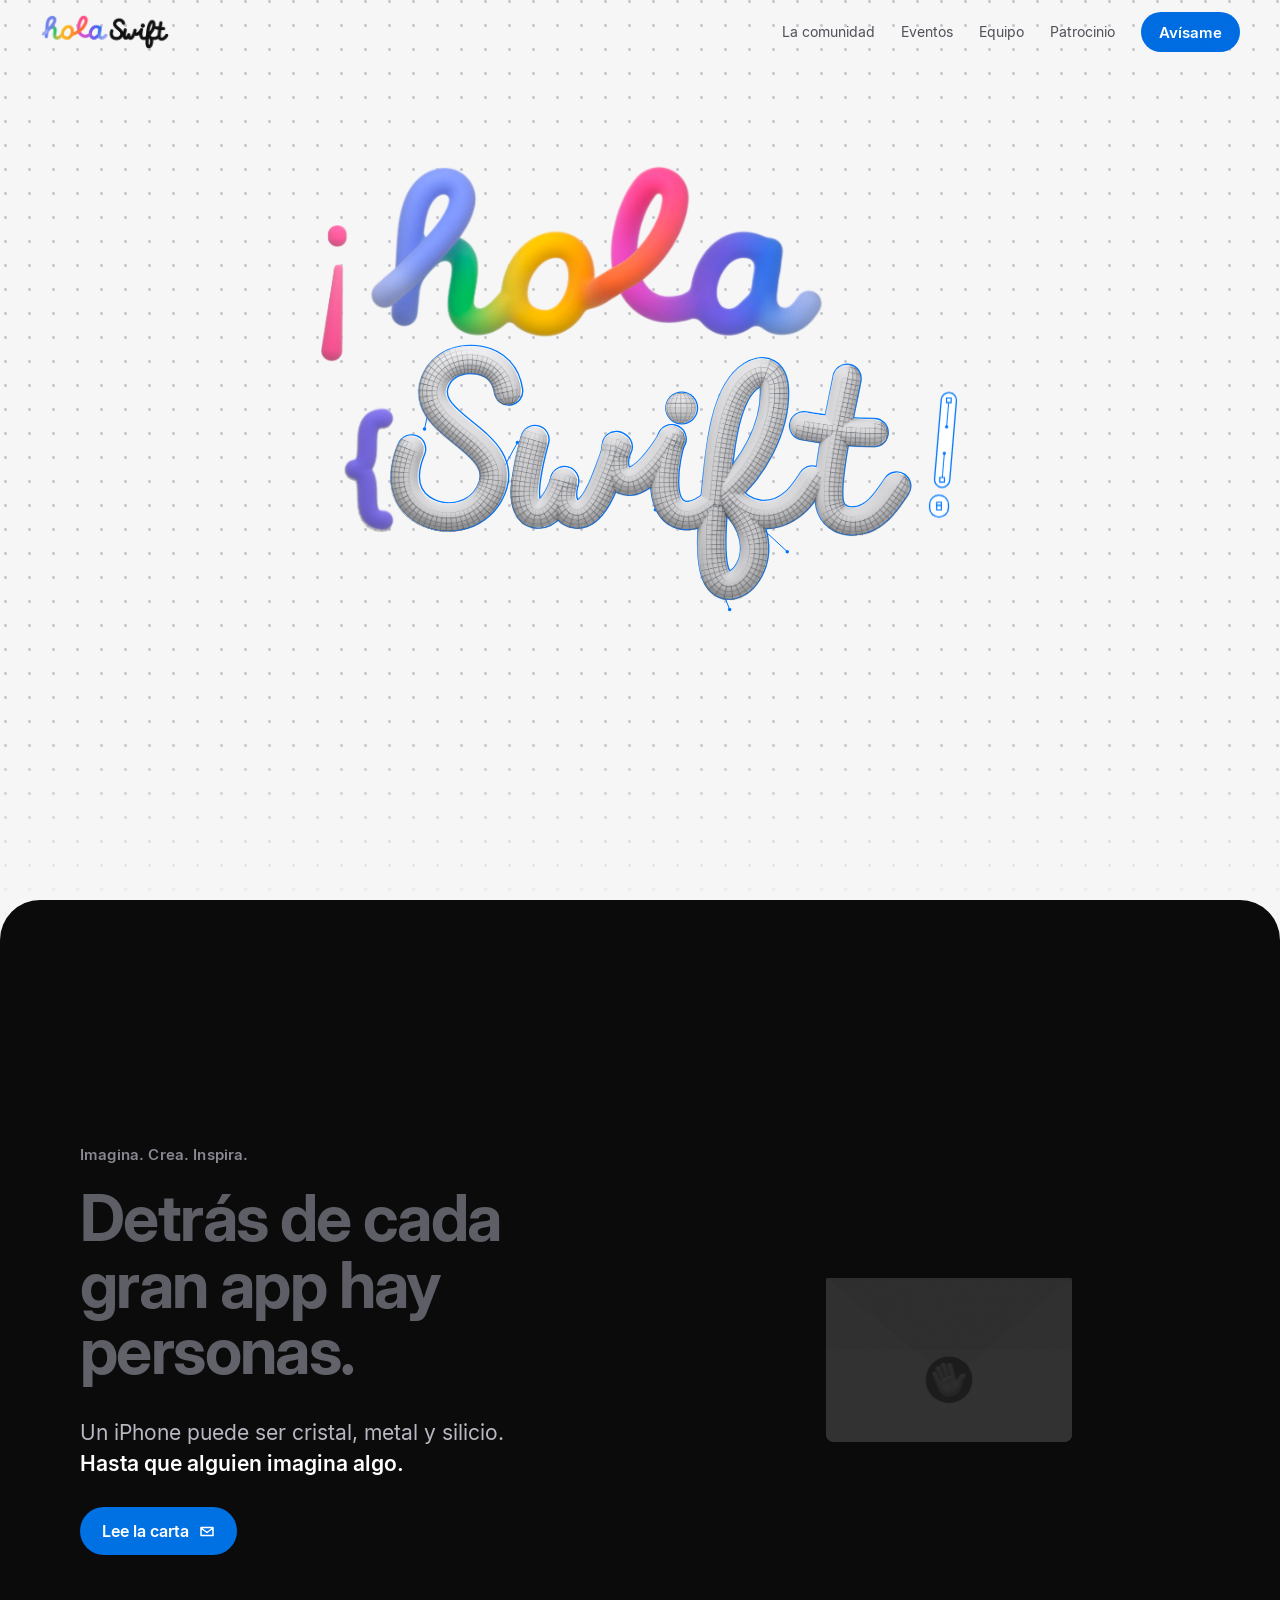
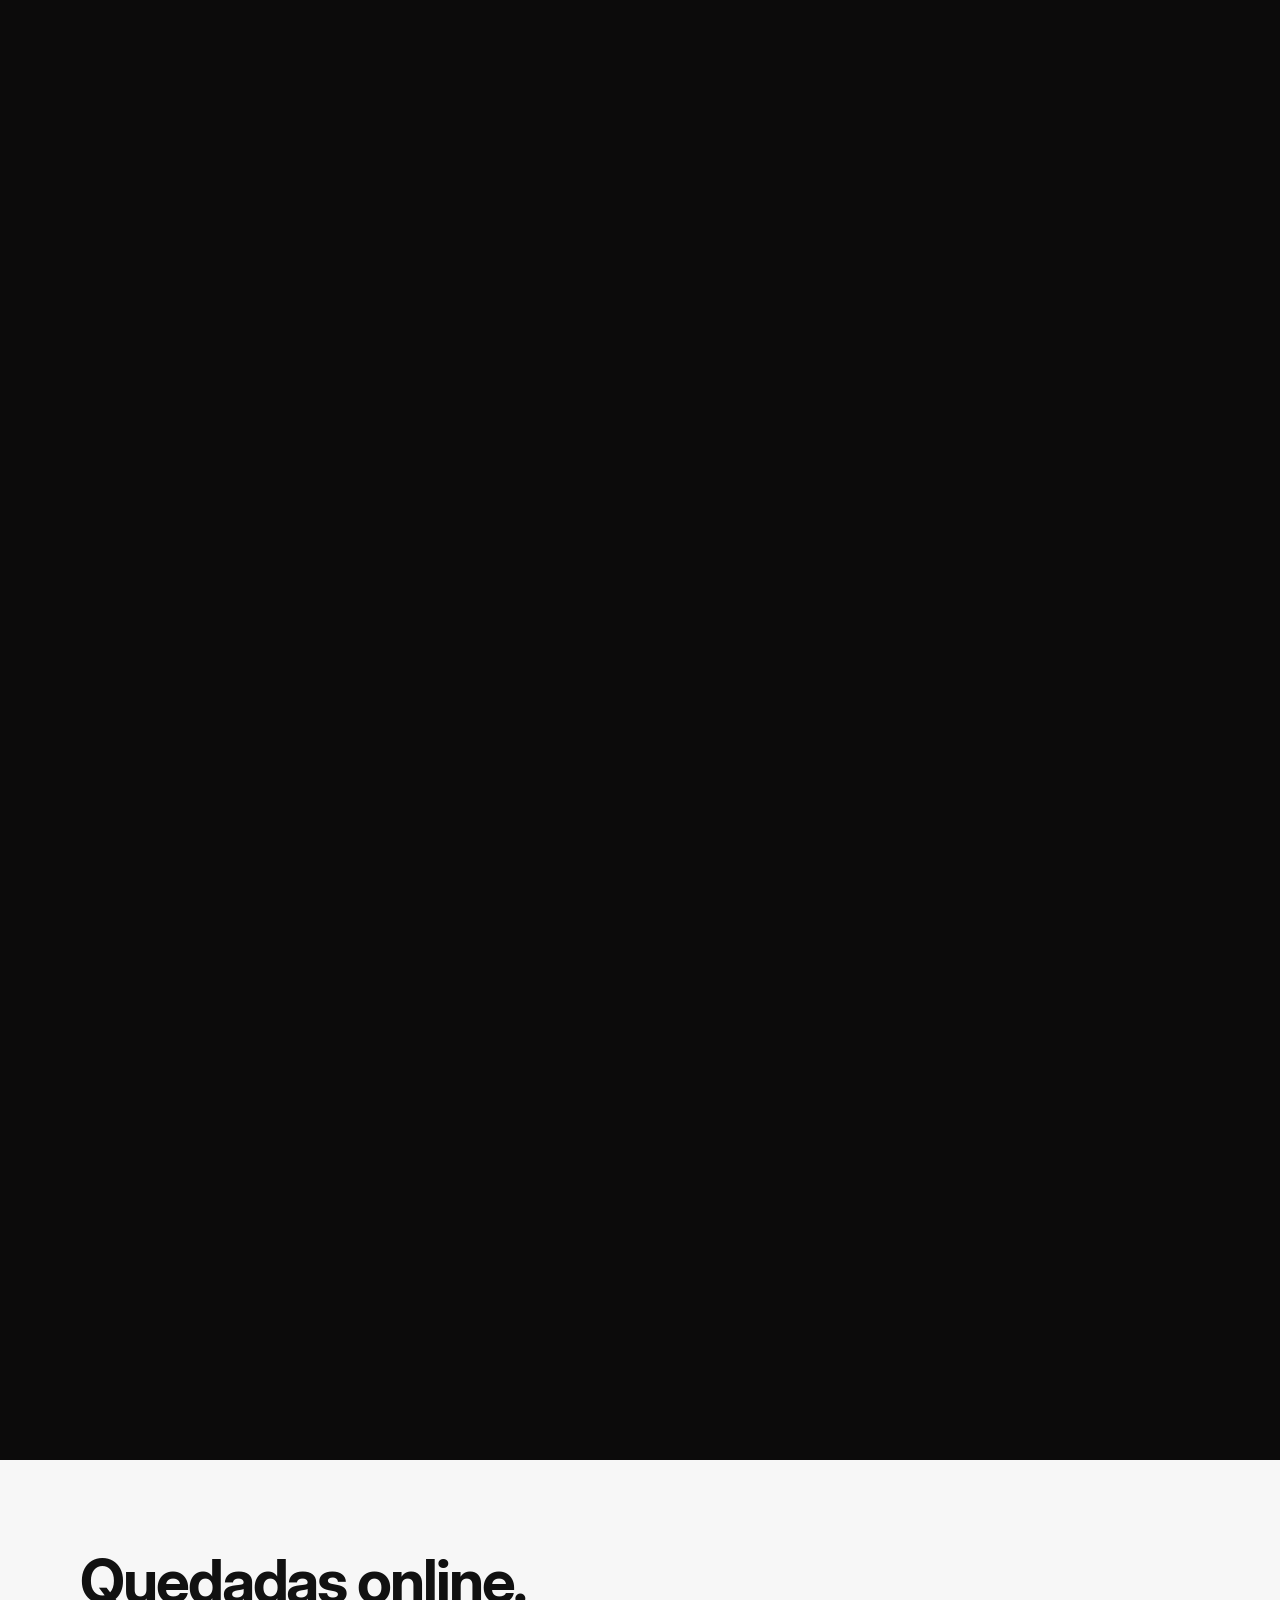
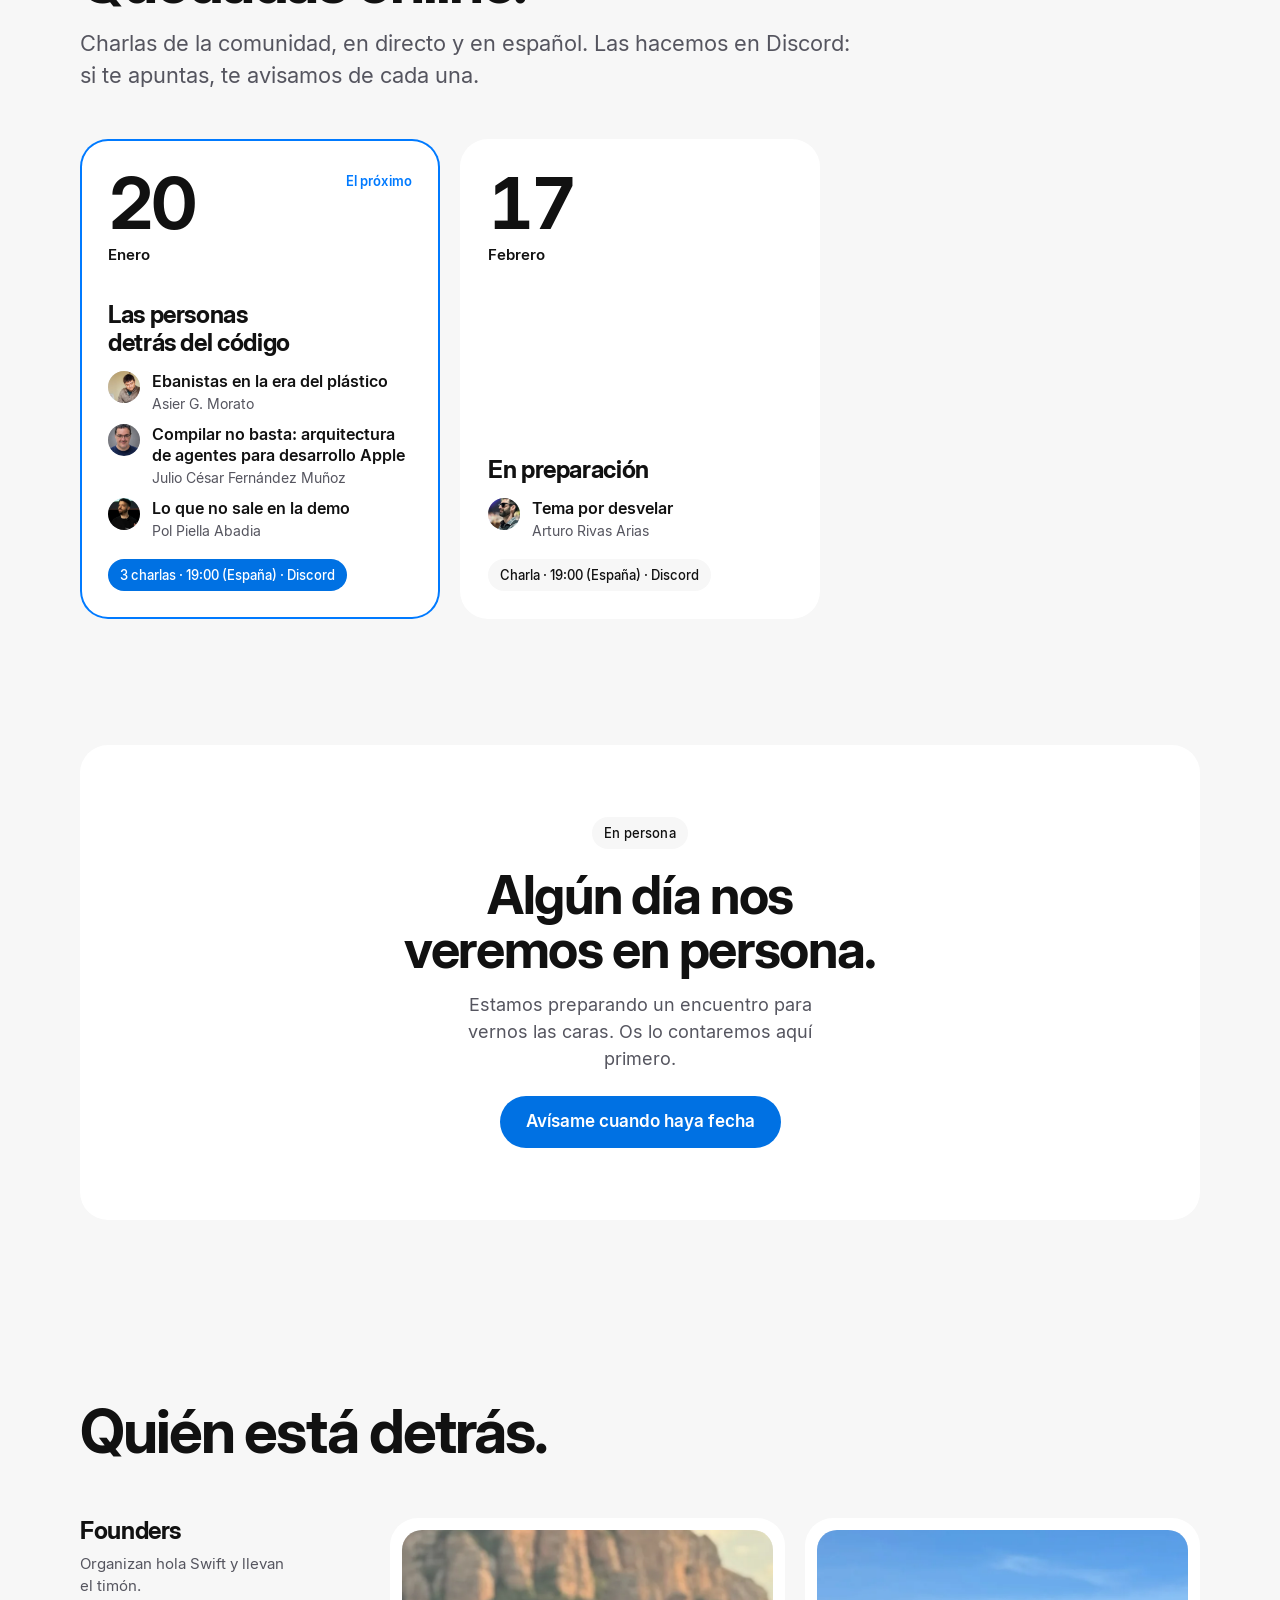
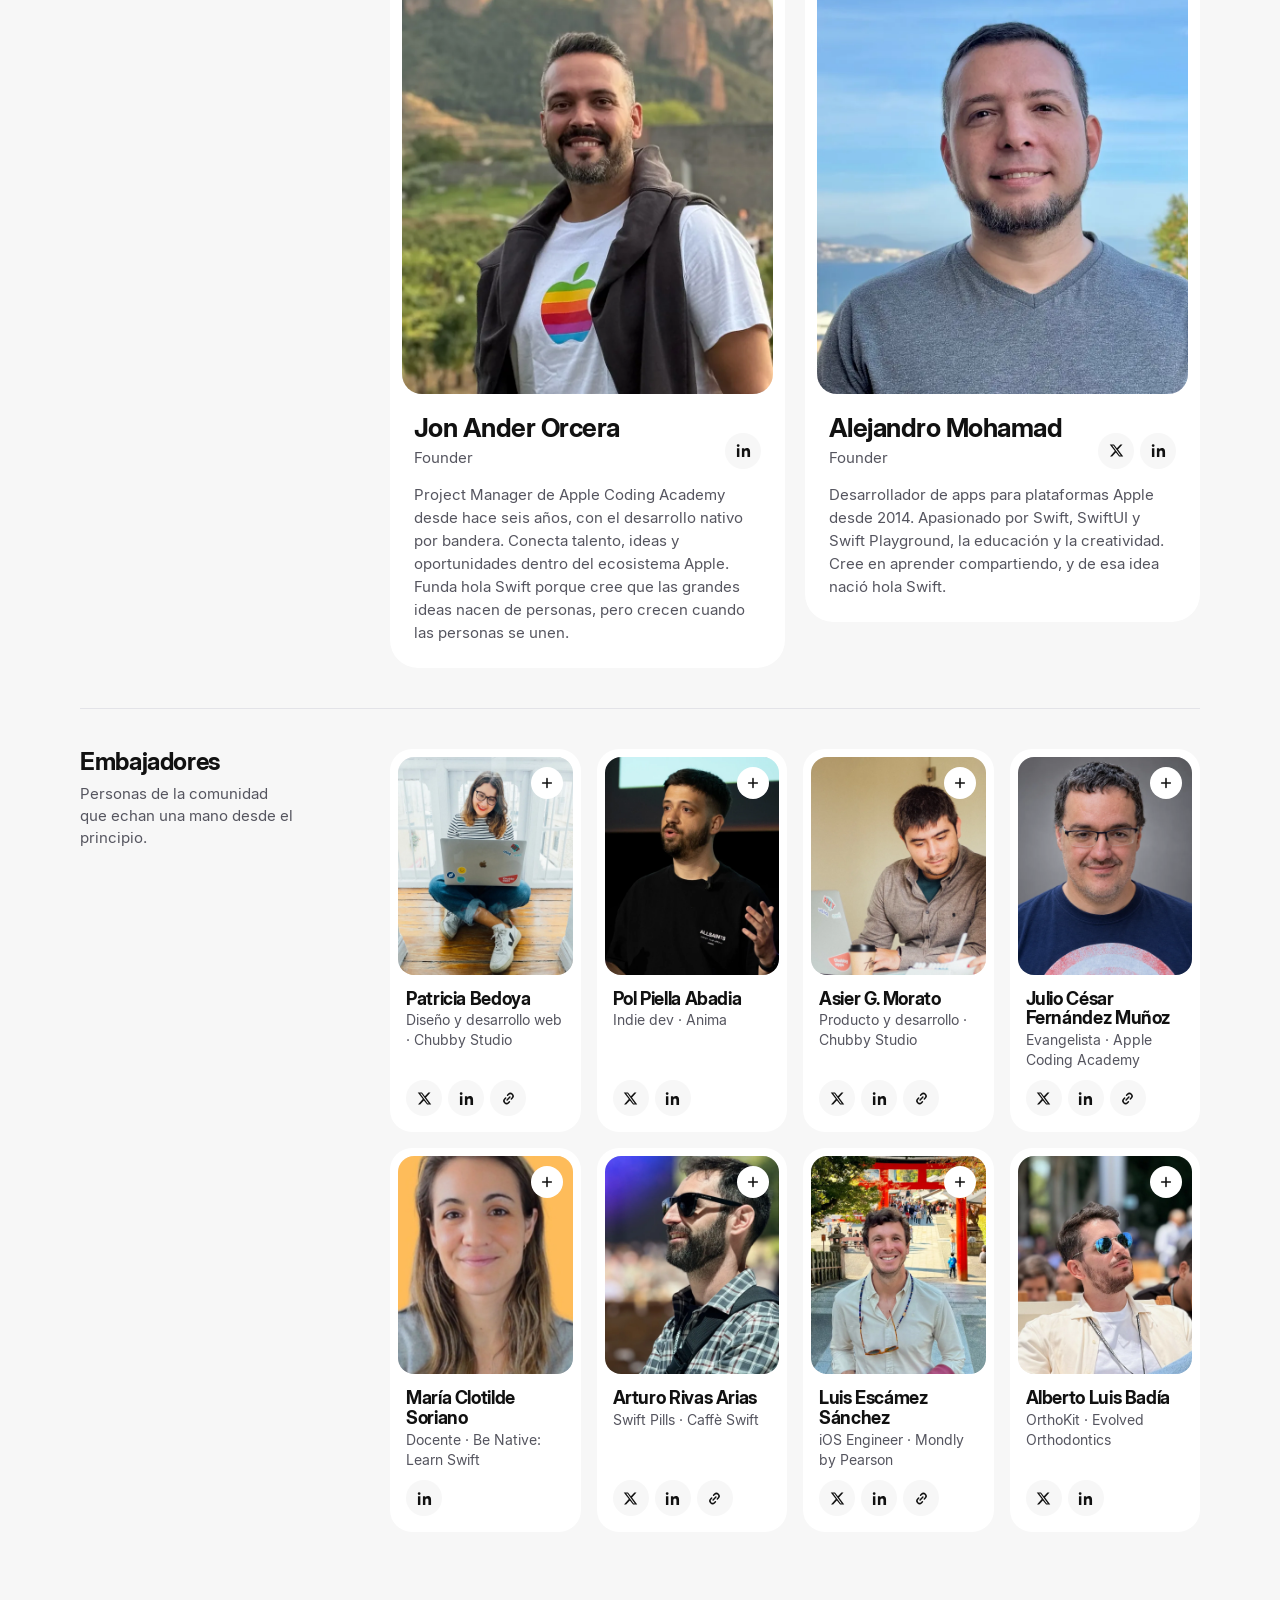
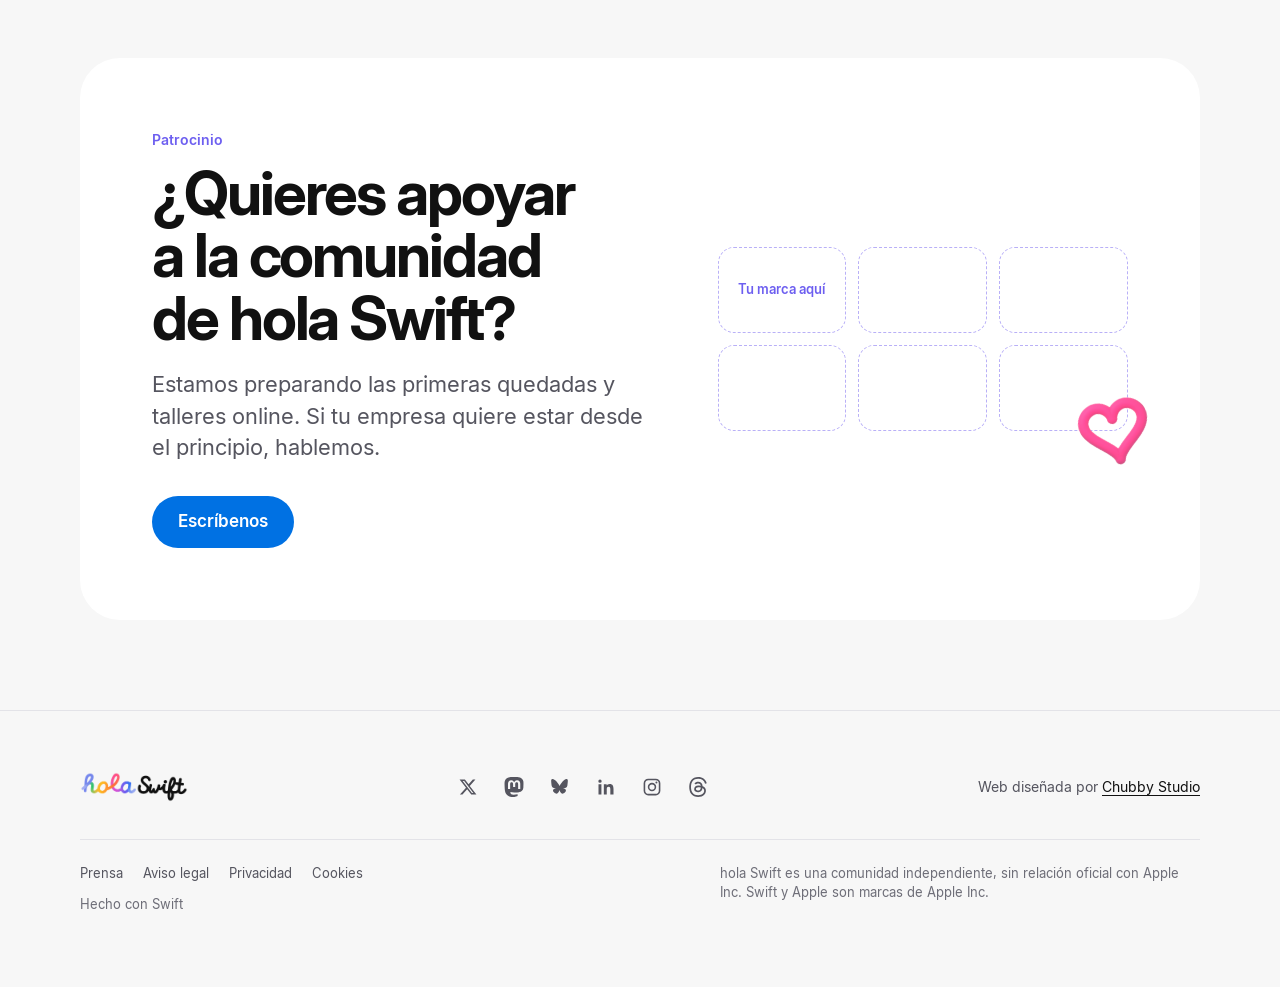
==== commit 549d4a56: "Charlas de enero 2026" ====
--- a/index.html
+++ b/index.html
@@ -841,10 +841,10 @@
         <!-- generado:quedadas · lo escribe swift run generar desde datos/quedadas.json -->
         <article class="evento reveal proximo">
           <span class="estado">El próximo</span><p class="dia">20</p><p class="mes">enero</p>
-          <h3>Arrancamos 2027</h3>
-          <ul class="charlas" style="--caras:1"><li><span class="caras" aria-hidden="true"><img src="assets/ponentes/julio-cesar-fernandez-munoz.webp" alt="" loading="lazy"></span><div><b>Tema por desvelar</b><span>Julio César Fernández Muñoz</span></div></li><li><span class="caras" aria-hidden="true"><img src="assets/ponentes/asier-g-morato.webp" alt="" loading="lazy"></span><div><b>Tema por desvelar</b><span>Asier G. Morato</span></div></li><li><span class="caras" aria-hidden="true"><img src="assets/ponentes/pol-piella-abadia.webp" alt="" loading="lazy"></span><div><b>Tema por desvelar</b><span>Pol Piella Abadia</span></div></li></ul>
+          <h3>Las personas detrás del código</h3>
+          <ul class="charlas" style="--caras:1"><li><span class="caras" aria-hidden="true"><img src="assets/ponentes/asier-g-morato.webp" alt="" loading="lazy"></span><div><b>Ebanistas en la era del plástico</b><span>Asier G. Morato</span></div></li><li><span class="caras" aria-hidden="true"><img src="assets/ponentes/julio-cesar-fernandez-munoz.webp" alt="" loading="lazy"></span><div><b>Compilar no basta: arquitectura de agentes para desarrollo Apple</b><span>Julio César Fernández Muñoz</span></div></li><li><span class="caras" aria-hidden="true"><img src="assets/ponentes/pol-piella-abadia.webp" alt="" loading="lazy"></span><div><b>Lo que no sale en la demo</b><span>Pol Piella Abadia</span></div></li></ul>
           <span class="donde">3 charlas · 19:00 (España)<span class="en-discord"> · Discord</span></span>
-          <button class="cubre" type="button" data-evento="0" aria-haspopup="dialog" aria-label="Ver Arrancamos 2027"></button></article>
+          <button class="cubre" type="button" data-evento="0" aria-haspopup="dialog" aria-label="Ver Las personas detrás del código"></button></article>
         <article class="evento reveal">
           <p class="dia">17</p><p class="mes">febrero</p>
           <h3>En preparación</h3>
@@ -858,27 +858,30 @@
       [
         {
           "fecha": "2027-01-20T19:00:00+01:00",
-          "titulo": "Arrancamos 2027",
-          "notas": "La primera quedada del año, con tres charlas. Los temas, muy pronto.",
+          "titulo": "Las personas detrás del código",
+          "notas": "Programar no es solo escribir código: también es decidir qué tipo de profesional quieres ser y cuidarte por el camino. Abrimos 2027 con tres charlas sobre el valor de lo que hacemos las personas, el rigor que ninguna herramienta te regala y la salud mental de quien está detrás del teclado.",
           "charlas": [
             {
-              "titulo": "Tema por desvelar",
-              "ponentes": [{ "nombre": "Julio César Fernández Muñoz", "foto": "assets/ponentes/julio-cesar-fernandez-munoz.webp" }]
+              "titulo": "Ebanistas en la era del plástico",
+              "ponentes": [{ "nombre": "Asier G. Morato", "foto": "assets/ponentes/asier-g-morato.webp" }],
+              "descripcion": "Los modelos de lenguaje han hecho que cualquiera pueda fabricar apps como sillas de plástico: rápidas, baratas y olvidables. Parece que ya está todo hecho, pero no. Ven a descubrir cómo los estudios pequeños pueden crecer si piensan como un ebanista: poniendo el valor en las personas que hay detrás y creando lo que nadie olvida."
             },
             {
-              "titulo": "Tema por desvelar",
-              "ponentes": [{ "nombre": "Asier G. Morato", "foto": "assets/ponentes/asier-g-morato.webp" }]
+              "titulo": "Compilar no basta: arquitectura de agentes para desarrollo Apple",
+              "ponentes": [{ "nombre": "Julio César Fernández Muñoz", "foto": "assets/ponentes/julio-cesar-fernandez-munoz.webp" }],
+              "descripcion": "Compilar nunca ha sido una métrica que valide la calidad de tu código. Solo demuestra que pasa un mínimo de comprobaciones. Por lo tanto, confiar ciegamente en un modelo de lenguaje en un desarrollo móvil serio y profesional es una condena. En esta charla te damos las líneas generales de cómo construir un sistema de agentes, skills y ayudas que validen al máximo tu trabajo, garantizando mejores resultados y minimizando la supervisión."
             },
             {
-              "titulo": "Tema por desvelar",
-              "ponentes": [{ "nombre": "Pol Piella Abadia", "foto": "assets/ponentes/pol-piella-abadia.webp" }]
+              "titulo": "Lo que no sale en la demo",
+              "ponentes": [{ "nombre": "Pol Piella Abadia", "foto": "assets/ponentes/pol-piella-abadia.webp" }],
+              "descripcion": "Crear software cuando tu mente no te lo pone fácil. Detrás de cada demo impecable hay días en los que la cabeza no acompaña, y de eso casi nunca se habla. Una charla honesta sobre lo que no se ve en las presentaciones, lo que de verdad ayuda y cómo seguir construyendo sin dejarte la salud por el camino."
             }
           ]
         },
         {
           "fecha": "2027-02-17T19:00:00+01:00",
           "titulo": "En preparación",
-          "notas": "Arturo está preparando su charla. El tema, muy pronto.",
+          "notas": "Arturo está preparando su charla. El tema, muy pronto. Y aún queda hueco en el cartel: si tienes algo que contar, anímate y escríbenos para dar tu charla.",
           "charlas": [
             {
               "titulo": "Tema por desvelar",
@@ -941,7 +944,7 @@
           <article class="persona founder reveal">
             <div class="retrato"><img class="foto" src="assets/equipo/alejandro-mohamad.webp" alt="Alejandro Mohamad" width="800" height="1000" loading="lazy"></div>
             <div class="datos"><div><h3>Alejandro Mohamad</h3><p class="rol">Founder</p></div><p class="redes"><a href="https://x.com/alemohamad" target="_blank" rel="noopener me" aria-label="Alejandro Mohamad en X"><svg viewBox="0 0 16 16" aria-hidden="true"><path fill="currentColor" d="M12.2 1.5h2.2L9.6 7l5.6 7.5h-4.4L7.3 10l-4 4.5H1.1L6.2 8.6.8 1.5h4.5l3.1 4.2 3.8-4.2Zm-.8 11.7h1.2L4.7 2.7H3.4l8 10.5Z"/></svg></a><a href="https://www.linkedin.com/in/alemohamad/" target="_blank" rel="noopener me" aria-label="Alejandro Mohamad en LinkedIn"><svg viewBox="0 0 16 16" aria-hidden="true"><path fill="currentColor" d="M3.6 5.6H1V15h2.6V5.6ZM2.3 1.2a1.5 1.5 0 1 0 0 3 1.5 1.5 0 0 0 0-3ZM15 9.8c0-2.5-.6-4.4-3.5-4.4-1.4 0-2.3.8-2.7 1.5V5.6H6.3V15h2.6v-4.6c0-1.2.2-2.4 1.8-2.4 1.5 0 1.5 1.4 1.5 2.5V15H15V9.8Z"/></svg></a></p></div>
-            <p class="bio-f">Desarrollador de apps para plataformas Apple desde 2014. Apasionado por Swift, SwiftUI y Swift Playgrounds, la educación y la creatividad. Cree en aprender compartiendo, y de esa idea nació hola Swift.</p>
+            <p class="bio-f">Desarrollador de apps para plataformas Apple desde 2014. Apasionado por Swift, SwiftUI y Swift Playground, la educación y la creatividad. Cree en aprender compartiendo, y de esa idea nació hola Swift.</p>
           </article>
           <!-- /generado:founders -->
         </div>
@@ -1065,7 +1068,7 @@
   </div>
   <div class="wrap-x legal">
     <div class="legal-izq">
-      <nav aria-label="Legal"><a href="/prensa/">Prensa</a><a href="/presentaciones/">Presentaciones</a><a href="/herramientas/">Herramientas</a><a href="/aviso-legal">Aviso legal</a><a href="/privacidad">Privacidad</a><a href="/cookies">Cookies</a></nav>
+      <nav aria-label="Legal"><a href="/prensa/">Prensa</a><a href="/aviso-legal">Aviso legal</a><a href="/privacidad">Privacidad</a><a href="/cookies">Cookies</a></nav>
       <p class="hecho">Hecho con Swift</p>
     </div>
     <p>hola Swift es una comunidad independiente, sin relación oficial con Apple Inc. Swift y Apple son marcas de Apple Inc.</p>
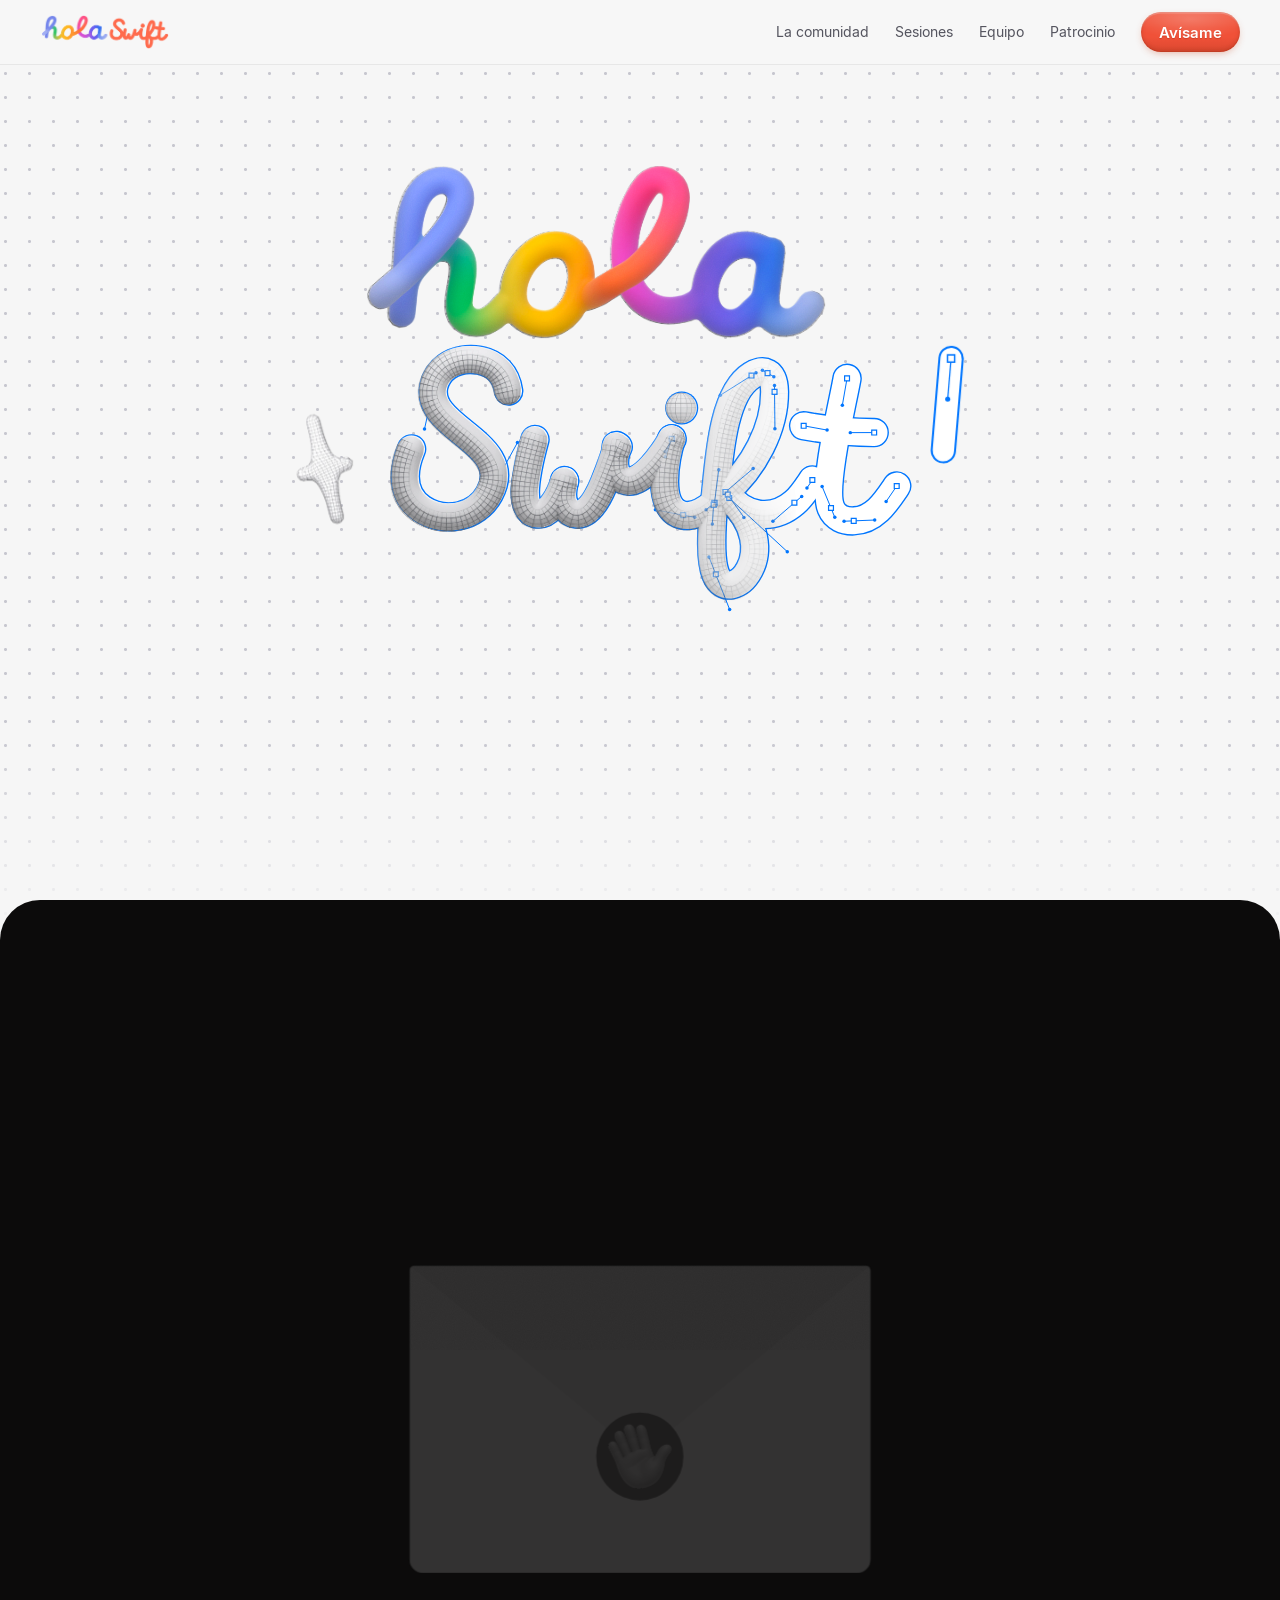
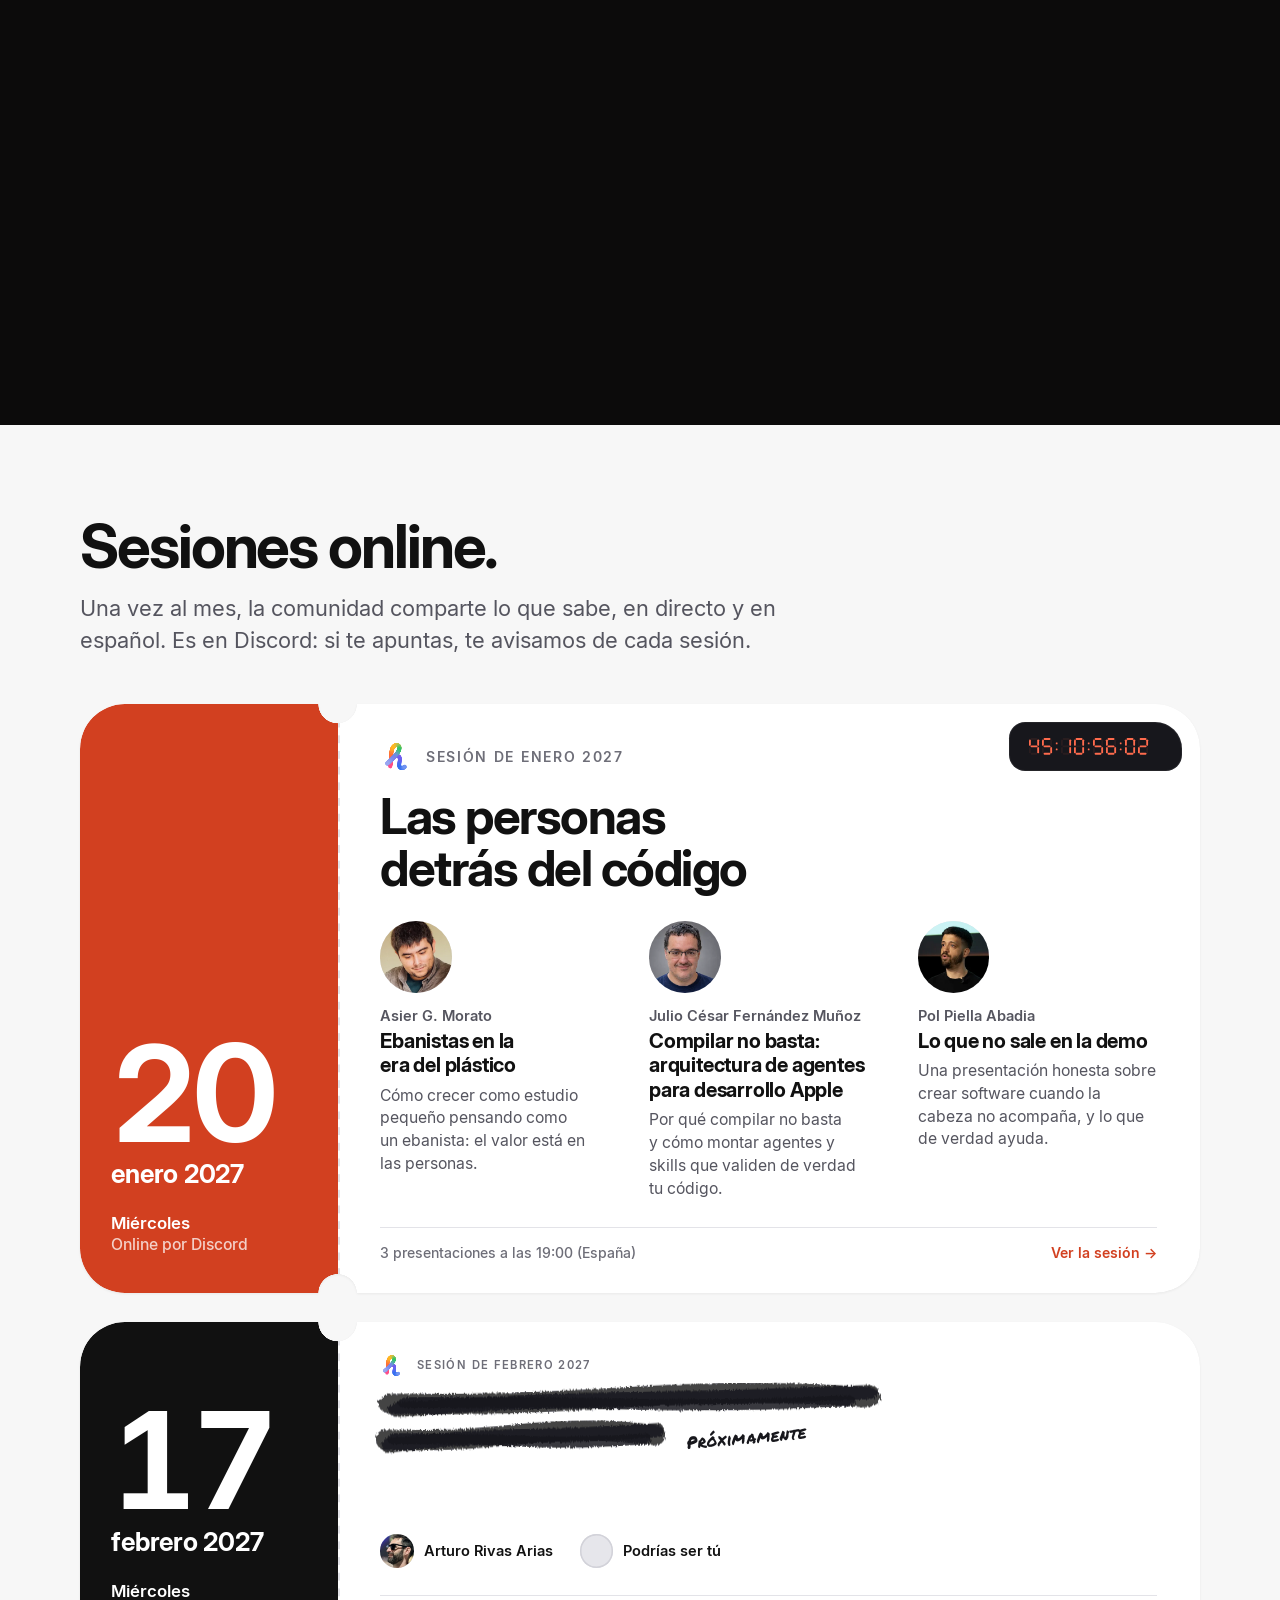
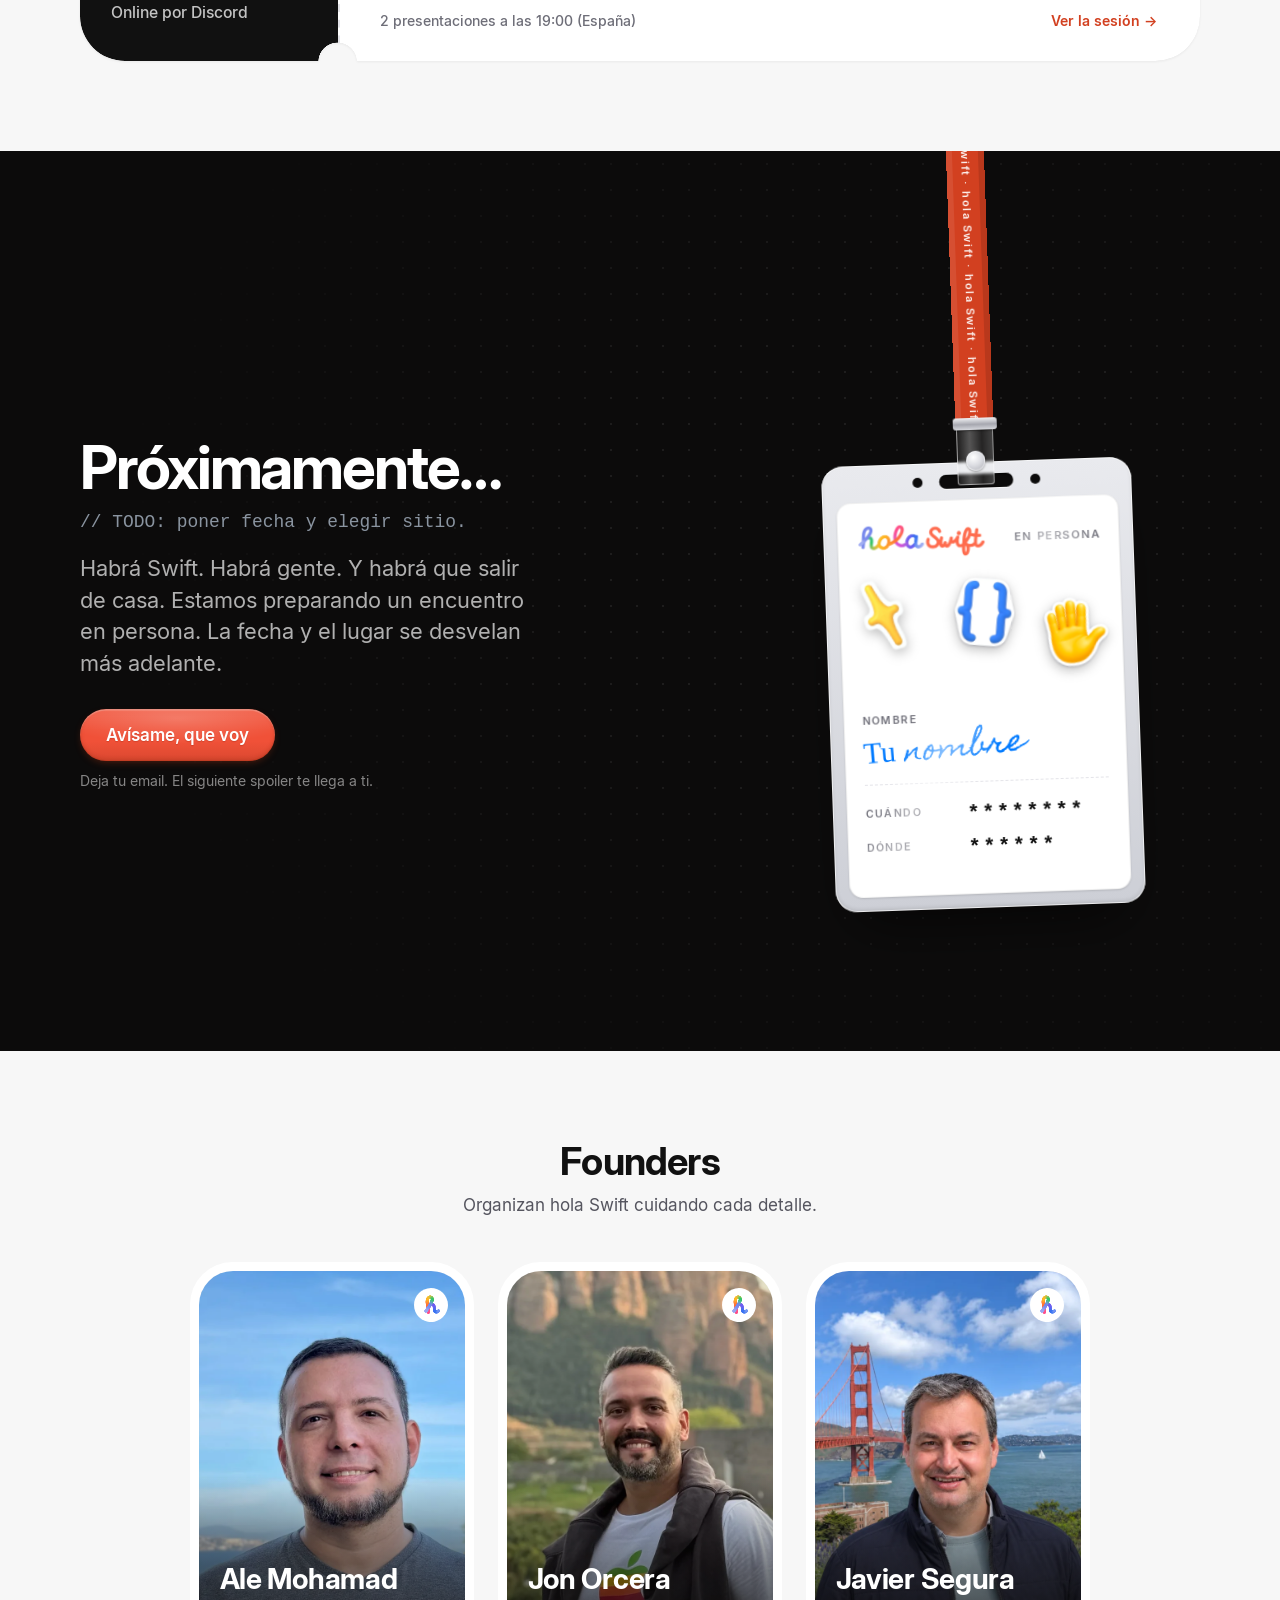
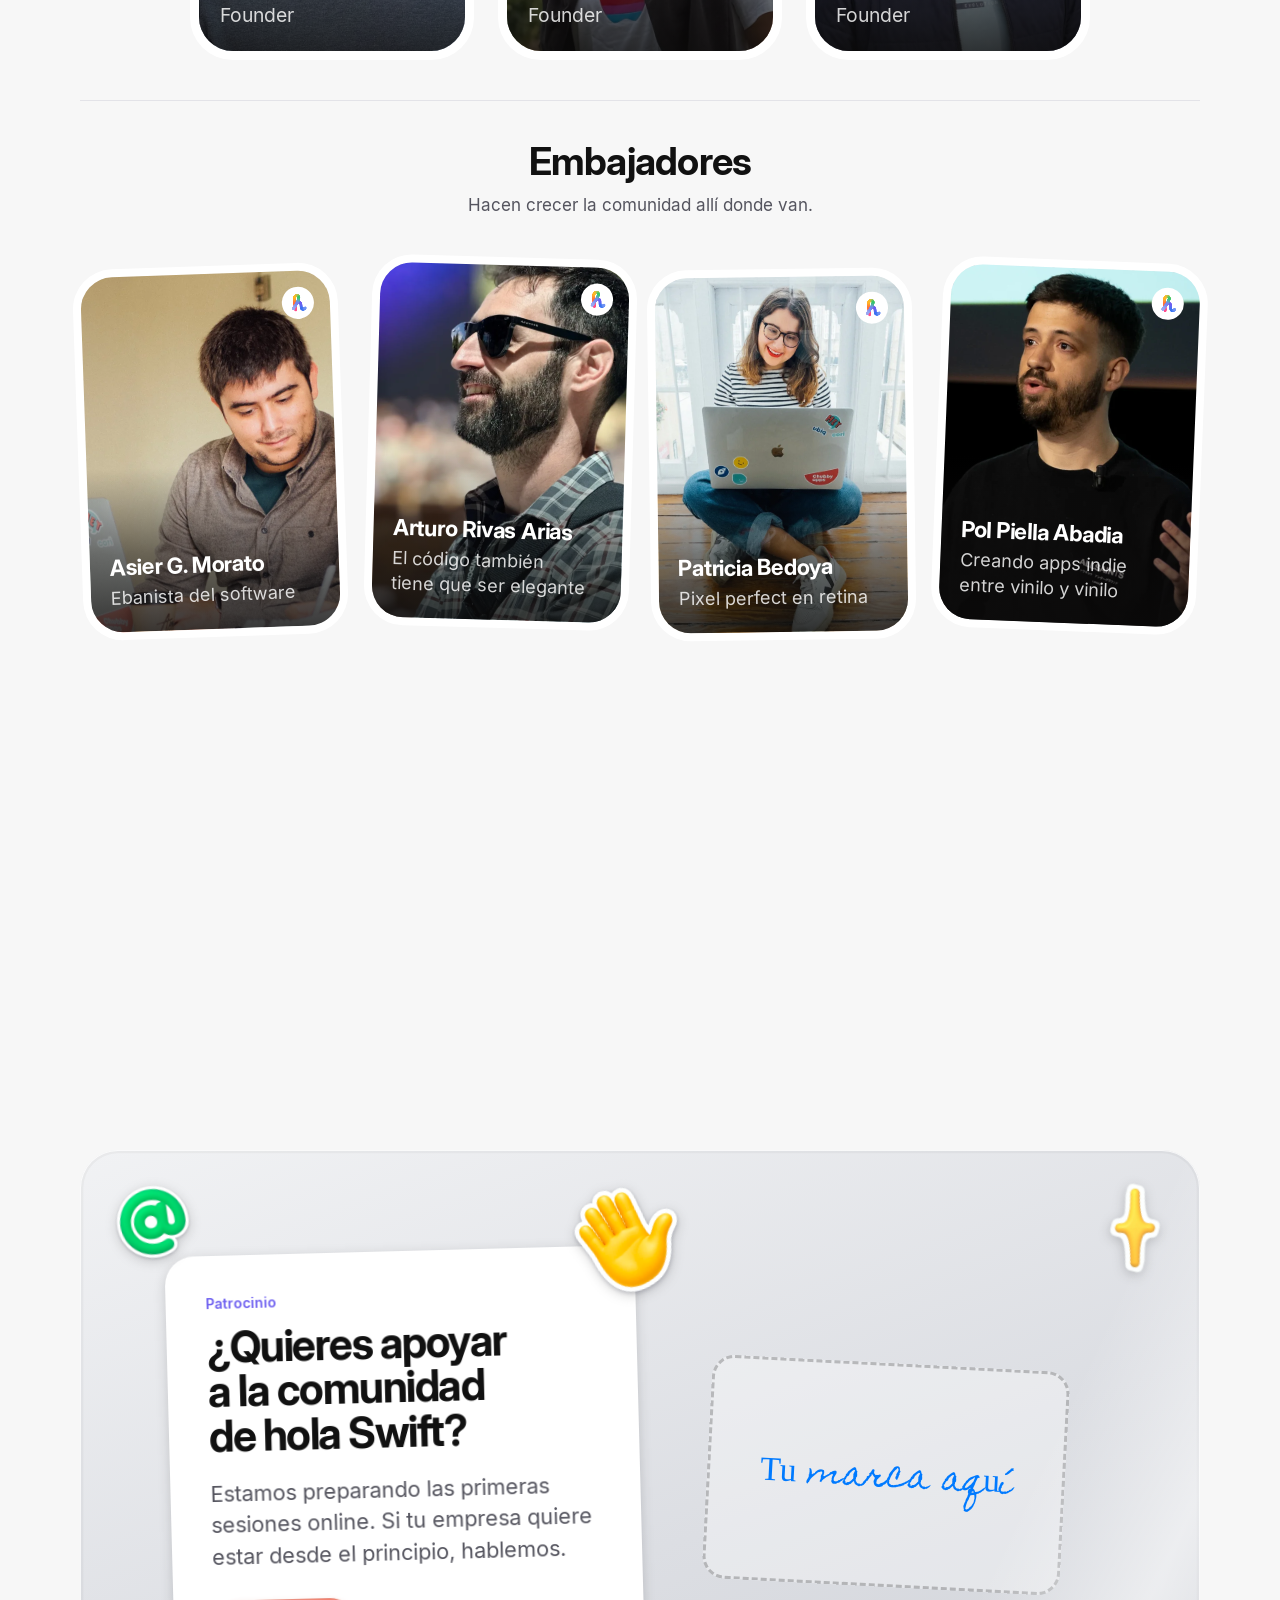
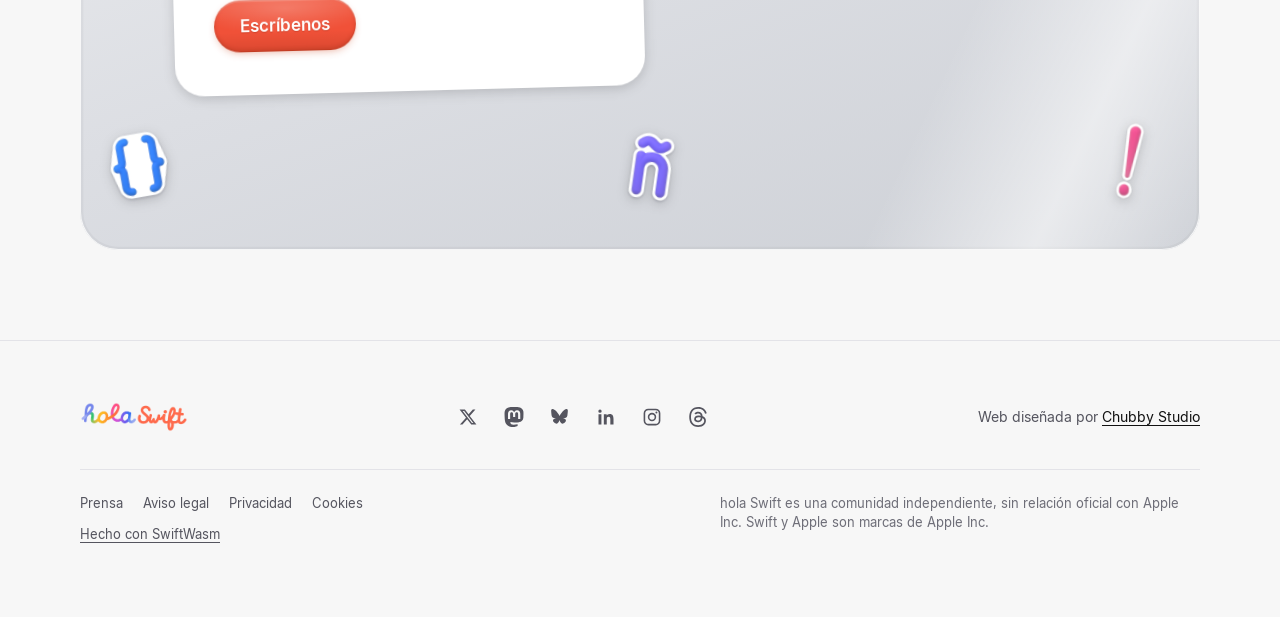
==== commit d7f6ed11: "Ajustes de branding e interacciones" ====
--- a/index.html
+++ b/index.html
@@ -3,9 +3,9 @@
 <head>
 <meta charset="utf-8">
 <meta name="viewport" content="width=device-width, initial-scale=1, viewport-fit=cover">
-<meta name="theme-color" content="#F7F7F7" id="tema">
-<title>hola Swift · La comunidad de Swift en español</title>
-<meta name="description" content="hola Swift es la comunidad de Swift en español. Quedadas y talleres online en español para quienes crean con Swift y las plataformas de Apple.">
+<meta name="theme-color" content="#F7F7F7" id="theme">
+<title>hola Swift – La comunidad de Swift en español</title>
+<meta name="description" content="hola Swift es la comunidad de Swift en español. Sesiones online en español para quienes crean con Swift y las plataformas de Apple.">
 <link rel="icon" href="favicon.ico" sizes="32x32">
 <link rel="icon" href="favicon.svg" type="image/svg+xml">
 <link rel="apple-touch-icon" href="apple-touch-icon.png">
@@ -15,17 +15,17 @@
 <meta property="og:site_name" content="hola Swift">
 <meta property="og:locale" content="es_ES">
 <meta property="og:url" content="https://holaswift.com/">
-<meta property="og:title" content="hola Swift · La comunidad de Swift en español">
-<meta property="og:description" content="Quedadas y talleres online en español para quienes crean con Swift y las plataformas de Apple.">
+<meta property="og:title" content="hola Swift – La comunidad de Swift en español">
+<meta property="og:description" content="Sesiones online en español para quienes crean con Swift y las plataformas de Apple.">
 <meta property="og:image" content="https://holaswift.com/og.jpg">
 <meta property="og:image:type" content="image/jpeg">
 <meta property="og:image:width" content="1200">
 <meta property="og:image:height" content="630">
-<meta property="og:image:alt" content="¡hola Swift! en letras de tubo de colores sobre una cuadrícula de puntos">
+<meta property="og:image:alt" content="hola Swift! en letras de tubo de colores sobre una cuadrícula de puntos">
 <meta name="twitter:card" content="summary_large_image">
 <meta name="twitter:site" content="@hola_swift">
-<!-- Swift: el .wasm y lo que lo arranca se piden ya desde aquí, a la vez que el resto, y no al llegar al final de la página.
-     El import map va antes que cualquier módulo: una vez empieza a cargarse uno, el navegador ya no lo acepta -->
+<!-- Swift: the .wasm and what starts it are requested from here, alongside everything else, not when the end of the page is reached.
+     The import map goes before any module: once one starts loading, the browser no longer accepts it -->
 <script type="importmap">{ "imports": { "@bjorn3/browser_wasi_shim": "./assets/swift/vendor/browser_wasi_shim/index.js" } }</script>
 <link rel="modulepreload" href="assets/swift/index.js">
 <link rel="modulepreload" href="assets/swift/instantiate.js">
@@ -38,1052 +38,413 @@
 <link rel="preload" href="assets/img/logo-horizontal-color.webp" as="image">
 <link rel="preload" href="assets/img/hero/hola-color.webp" as="image">
 <link rel="preload" href="assets/img/hero/swift-color.webp" as="image">
-<style>
-@font-face{font-family:"Inter";src:url(assets/fuentes/inter-400.woff2) format("woff2");font-weight:400;font-display:swap}
-@font-face{font-family:"Inter";src:url(assets/fuentes/inter-500.woff2) format("woff2");font-weight:500;font-display:swap}
-@font-face{font-family:"Inter";src:url(assets/fuentes/inter-600.woff2) format("woff2");font-weight:600;font-display:swap}
-@font-face{font-family:"Inter Display";src:url(assets/fuentes/inter-display-600.woff2) format("woff2");font-weight:600;font-display:swap}
-@font-face{font-family:"Inter Display";src:url(assets/fuentes/inter-display-700.woff2) format("woff2");font-weight:700;font-display:swap}
-@font-face{font-family:"Homemade Apple";src:url(assets/fuentes/homemade-apple-400.woff2) format("woff2");font-weight:400;font-display:swap}   /* firmas provisionales */
-/* tokens del libro de marca hola Swift (claude.ai/artifact/Q1u5tedocMigdjNJV3gRU2) */
-:root{
-  --fondo:#F7F7F7; --superficie:#FFFFFF; --linea:#E3E3E8; --texto:#111111; --texto-2:#55555F; --texto-3:#6E6E78;
-  --enlace:#0066CC; --interfaz:#007AFF; --boton:#0071E3;
-  --f-titulos:"Inter Display","Inter",system-ui,sans-serif; --f-texto:"Inter",system-ui,sans-serif;
-  --bg:var(--fondo); --card:var(--superficie); --ink:var(--texto); --ink-2:var(--texto-2); --ink-3:#B9B9C2; --line:var(--linea);
-  --blue:#007AFF; --blue-press:#0062CC;   /* azul de sistema: color de la interfaz; el naranja es de Swift */
-  --blue-btn:var(--boton);                       /* el mismo azul un punto más hondo bajo texto blanco: 4.6:1 */
-  --swift:#FF6B4D;
-  --pen:var(--blue);
-  --ease-out:cubic-bezier(.16,1,.3,1); --spring:cubic-bezier(.34,1.56,.64,1);
-  color-scheme:light;
-  --sa-t:env(safe-area-inset-top,0px); --sa-r:env(safe-area-inset-right,0px); --sa-b:env(safe-area-inset-bottom,0px); --sa-l:env(safe-area-inset-left,0px);
-  --gutter-l:max(16px,var(--sa-l)); --gutter-r:max(16px,var(--sa-r));
-}
-*{box-sizing:border-box}
-[hidden]{display:none!important}
-.saltar{position:fixed;left:var(--gutter-l);top:-60px;z-index:100;background:var(--card);color:var(--ink);padding:10px 16px;border-radius:999px;font:600 14px/1 var(--f-texto);text-decoration:none;border:1px solid var(--linea);transition:top .2s}
-.saltar:focus{top:calc(12px + var(--sa-t))}
-html{scroll-behavior:smooth;scroll-padding-top:80px}
-@media (prefers-reduced-motion:reduce){html{scroll-behavior:auto}}
-body{margin:0;background:var(--bg);color:var(--ink);font:17px/26px var(--f-texto);
-  -webkit-font-smoothing:antialiased;overflow-x:clip}   /* clip y no hidden: hidden convierte el body en contenedor de scroll dentro del artifact y rompe el sticky del manifiesto */
-::selection{background:#CCE4FF;color:var(--ink)}
-:focus-visible{outline:2px solid var(--pen);outline-offset:3px;border-radius:12px}
-a{color:inherit}
-h1,h2,h3,p{margin:0}
-.wrap-x{width:min(1120px,100% - var(--gutter-l) - var(--gutter-r));margin-inline:auto;position:relative;left:calc((var(--sa-l) - var(--sa-r)) / 2)}
-
-/* ── navegación ── */
-nav.top{position:fixed;inset:0 0 auto;z-index:20;display:flex;justify-content:space-between;align-items:center;gap:16px;
-  padding:calc(12px + var(--sa-t)) max(clamp(16px,4vw,40px),var(--sa-r)) 12px max(clamp(16px,4vw,40px),var(--sa-l));transition:background .3s,box-shadow .3s}
-/* sobre el manifiesto (oscuro) la barra pasa a negro y el logo a su versión para fondo oscuro */
-nav.top .brand .osc{display:none}
-nav.top.oscura .brand .cla{display:none}
-nav.top.oscura .brand .osc{display:block}
-nav.top.oscura,nav.top.oscura.solid{background:rgba(12,11,11,.88);box-shadow:0 1px 0 rgba(255,255,255,.08)}
-nav.top.oscura .links a:not(.btn){color:#B8B8C2}
-nav.top.oscura .links a:not(.btn):hover{color:#fff}
-nav.top.solid{background:rgba(247,247,247,.94);-webkit-backdrop-filter:blur(18px) saturate(170%);backdrop-filter:blur(18px) saturate(170%);box-shadow:0 1px 0 rgba(0,0,0,.06)}
-.brand{display:block;line-height:0}
-.brand img{display:block;height:36px;width:auto}
-@media (max-width:760px){.brand img{height:30px}}
-footer .brand img{height:30px}
-.links{display:flex;gap:26px;align-items:center;font-size:14px;color:var(--ink-2)}
-.links a{text-decoration:none}
-.links a:not(.btn):hover{color:var(--ink)}
-@media (max-width:760px){.links .sec{display:none}}
-.btn{display:inline-flex;align-items:center;justify-content:center;height:40px;padding:0 18px;border-radius:999px;border:0;background:var(--blue-btn);color:#fff;
-  font:600 15px/1 var(--f-texto);text-decoration:none;cursor:pointer;white-space:nowrap;transition:transform .2s var(--ease-out),background .2s}
-.btn:hover{background:var(--blue-press)}
-.btn:active{transform:scale(.97)}
-.btn.lg{height:52px;padding:0 26px;font-size:17px}
-.btn:disabled{background:var(--ink-3);cursor:default}
-
-/* ── hero (el mismo escenario que hero/index.html) ── */
-.hero{position:relative;min-height:calc(100dvh + 40px);min-height:calc(100lvh + 40px);display:grid;grid-template-rows:calc(72px + var(--sa-t)) 1fr auto;padding-bottom:calc(40px + var(--sa-b));overflow:hidden;isolation:isolate}
-/* Safari 26 en iPhone pinta contenido bajo la barra flotante, por debajo de 100lvh: el solape del manifiesto tiene que caer más abajo */
-@media (pointer:coarse) and (max-width:640px){.hero{min-height:calc(100lvh + 120px);padding-bottom:calc(120px + var(--sa-b))}.hero .fondo{bottom:120px}}
-.hero::before{content:"";position:absolute;inset:0;z-index:-2;
-  /* retícula de puntos del lienzo: fija sobre el fondo; más marcada mientras se construye el logo, se asienta al terminar */
-  background-image:radial-gradient(circle at 1.5px 1.5px,#C9C9D1 1.3px,transparent 1.6px);background-size:24px 24px;background-position:center top;
-  opacity:calc(.6 + var(--grid,1) * .4);
-  -webkit-mask-image:linear-gradient(#000 78%,transparent);mask-image:linear-gradient(#000 78%,transparent)}
-.fade{opacity:0;transform:translateY(10px);filter:blur(6px);transition:opacity .9s var(--ease-out),transform .9s var(--ease-out),filter .9s var(--ease-out)}
-.ready .fade{opacity:1;transform:none;filter:none}
-.ready .fade.d2{transition-delay:.12s}
-/* el logo lo anima Swift (Sources/Web/Hero.swift): hasta que arranca no se enseña, para que no se vea un instante a medio
-   montar y vuelva a empezar. Si Swift no llega (navegador sin WebAssembly, o la página abierta como archivo), a los 2,5 s
-   se enseña ya terminado: el logo a color, la mano, los glifos del fondo y el titular con su formulario */
-.hero:not(.animado) .stage{visibility:hidden;animation:hero-ver 0s 2.5s forwards}
-.hero:not(.animado) .vec,.hero:not(.animado) .lead{animation:hero-fuera 0s 2.5s forwards}
-.hero:not(.animado) .el .col{animation:hero-color 0s 2.5s forwards}
-.hero:not(.animado) .mano{animation:hero-mano 0s 2.5s forwards}
-.hero:not(.animado) .fade{animation:hero-texto .9s var(--ease-out) 2.5s forwards}
-.hero:not(.animado) .flota{animation:hero-flota .9s var(--spring) 2.5s forwards}
-@keyframes hero-ver{to{visibility:visible}}
-@keyframes hero-fuera{to{opacity:0}}
-@keyframes hero-color{to{-webkit-mask-image:none;mask-image:none}}
-@keyframes hero-mano{to{transform:rotate(-4deg)}}
-@keyframes hero-texto{to{opacity:1;transform:none;filter:none}}
-@keyframes hero-flota{to{transform:translate3d(0px,0px,0) scale(1) rotate(var(--r))}}
-.wrap{display:grid;place-items:center;perspective:1400px;padding:8px 0;grid-row:2}
-.stage{position:relative;aspect-ratio:3005 / 2345;width:min(84vw,calc(58dvh * (3005 / 2345)));transform-style:preserve-3d}
-.stage svg,.stage .el{position:absolute;inset:0;width:100%;height:100%;overflow:visible}
-.stage img{position:absolute;display:block;user-select:none;pointer-events:none}
-.el .mesh,.el .col{--p:0;
-  -webkit-mask-image:linear-gradient(90deg,#000 calc(var(--p)*130% - 30%),transparent calc(var(--p)*130%));
-          mask-image:linear-gradient(90deg,#000 calc(var(--p)*130% - 30%),transparent calc(var(--p)*130%))}
-.vec path,.vec circle.dot{fill:none;stroke-linecap:round;stroke-linejoin:round}
-.vec path.o{stroke:var(--pen)} .vec path.w{stroke:#fff}
-.vec circle.o{fill:var(--pen);stroke:none} .vec circle.w{fill:#fff;stroke:none}
-.vec .nodes g{opacity:0;transition:opacity .2s}
-.vec .nodes g.on{opacity:1}
-.vec .nodes line{stroke:var(--pen);stroke-width:1;vector-effect:non-scaling-stroke}
-.vec .nodes circle{fill:var(--pen)}
-.vec .nodes rect{fill:#fff;stroke:var(--pen);stroke-width:1.2;vector-effect:non-scaling-stroke}
-.lead path{fill:none;stroke:var(--pen);stroke-width:2;vector-effect:non-scaling-stroke;stroke-linecap:round}
-.mano{transform-origin:38% 92%;transform:scale(0)}
-.vec.edit{pointer-events:none}
-.vec.edit .nodes g{opacity:1}
-.edit .cl{fill:none;stroke:var(--pen);stroke-width:1.5;vector-effect:non-scaling-stroke}
-.sel{opacity:0;transition:opacity .18s}
-.sel.on{opacity:1}
-.sel .box{fill:none;stroke:var(--pen);stroke-width:1.5;vector-effect:non-scaling-stroke}
-.sel .h{fill:#fff;stroke:var(--pen);stroke-width:1.2;vector-effect:non-scaling-stroke}
-.sel .tag rect{fill:var(--pen)}
-.sel .tag text{fill:#fff;font-family:system-ui,-apple-system,sans-serif;font-weight:600;dominant-baseline:central}
-
-.copy{grid-row:3;display:flex;flex-direction:column;align-items:center;gap:22px;text-align:center;padding:0 16px clamp(40px,7vh,84px)}
-.copy h1{font-family:var(--f-titulos);font-weight:600;font-size:clamp(24px,2.6vw,34px);line-height:1.18;letter-spacing:-.02em;text-wrap:balance}
-.copy h1 span{color:var(--ink-2)}
-/* apuntarse: un campo y un botón dentro de la misma píldora */
-.signup{display:flex;gap:6px;padding:6px;border-radius:999px;background:var(--superficie);border:1px solid var(--linea);width:min(440px,100%)}
-.signup label{position:absolute;width:1px;height:1px;overflow:hidden;clip:rect(0 0 0 0)}
-.signup input{flex:1;min-width:0;border:0;background:none;font:inherit;font-size:16px;padding:0 6px 0 16px;color:var(--ink);outline:none}
-.signup input::placeholder{color:var(--texto-3)}
-.signup:focus-within{outline:2px solid var(--interfaz);outline-offset:2px}
-.signup-note{font-size:13px;color:var(--ink-2);min-height:20px}
-.trampa{position:absolute;left:-9999px;width:1px;height:1px;opacity:0}   /* campo para bots: las personas no lo ven ni lo rellenan */
-.signup-legal{font-size:12px;line-height:16px;color:var(--texto-3);margin-top:2px}
-.signup-legal a{color:var(--texto-2);text-underline-offset:2px}
-.signup-note.ok{color:#1F8A44;font-weight:600}
-.signup-note.err{color:#C2321B}
-
-
-
-/* grano de impresión sobre toda la página */
-body::after{content:"";position:fixed;inset:-50%;z-index:40;pointer-events:none;opacity:.06;mix-blend-mode:overlay;
-  background-image:url("data:image/svg+xml;utf8,<svg xmlns='http://www.w3.org/2000/svg' width='180' height='180'><filter id='n'><feTurbulence type='fractalNoise' baseFrequency='.9' numOctaves='2' stitchTiles='stitch'/><feColorMatrix values='0 0 0 0 0  0 0 0 0 0  0 0 0 0 0  0 0 0 1.4 0'/></filter><rect width='100%' height='100%' filter='url(%23n)'/></svg>")}
-
-/* fondo del hero: los glifos de tubo flotan alrededor del logo, cerca (grandes, nítidos) y lejos (pequeños, desenfocados).
-   Entran con un salto cuando el logo termina de construirse y se mueven un poco con el puntero. */
-.fondo{position:absolute;inset:var(--sa-t) var(--sa-r) 0 var(--sa-l);z-index:-1;pointer-events:none;overflow:hidden}
-.flota{position:absolute;left:var(--x);top:var(--y);width:var(--w);translate:-50% -50%;
-  transform:translate3d(var(--px,0px),var(--py,0px),0) scale(0) rotate(var(--r));
-  transition:transform .9s var(--spring) calc(var(--i) * .09s);filter:blur(var(--b,0px));opacity:var(--o,1)}
-.ready .flota{transform:translate3d(var(--px,0px),var(--py,0px),0) scale(1) rotate(var(--r))}
-.flota .cuerpo{position:relative;animation:flotar var(--t,7s) ease-in-out infinite alternate;animation-delay:calc(var(--i) * -1.3s)}
-.flota img{display:block;width:100%}
-/* lupa sobre los glifos: su esqueleto vectorial aparece bajo el cursor, igual que en el logo */
-.esq{position:absolute;inset:0;width:100%;height:100%;overflow:visible;pointer-events:none;
-  -webkit-mask-image:radial-gradient(circle var(--lr,0px) at var(--lx,-999px) var(--ly,-999px),#000 55%,transparent 100%);
-          mask-image:radial-gradient(circle var(--lr,0px) at var(--lx,-999px) var(--ly,-999px),#000 55%,transparent 100%)}
-.esq .cl{fill:none;stroke:var(--interfaz);stroke-width:1.5;vector-effect:non-scaling-stroke}
-.esq .nodes line{stroke:var(--interfaz);stroke-width:1;vector-effect:non-scaling-stroke}
-.esq .nodes circle{fill:var(--interfaz)}
-.esq .nodes rect{fill:#fff;stroke:var(--interfaz);stroke-width:1.2;vector-effect:non-scaling-stroke}
-@media (prefers-reduced-motion:reduce){.flota .cuerpo{animation:none}}
-/* selección tipo editor para lo que no es el logo: glifos, titular, campo y botón */
-.seleccion{position:absolute;z-index:6;pointer-events:none;border:1.5px solid var(--interfaz);opacity:0;transition:opacity .18s}
-.seleccion.on{opacity:1}
-.seleccion i{position:absolute;width:8px;height:8px;margin:-4px 0 0 -4px;background:#fff;border:1.2px solid var(--interfaz)}
-.seleccion b{position:absolute;left:-1.5px;bottom:calc(100% + 6px);white-space:nowrap;background:var(--interfaz);color:#fff;
-  font:600 12px/20px var(--f-texto);padding:0 8px;border-radius:6px}
-/* easter egg: al pasar por el corazón, el puntero se vuelve un cursor multijugador de Figma con la firma de la diseñadora */
-.colab{position:fixed;left:0;top:0;z-index:40;pointer-events:none;opacity:0;transition:opacity .15s}
-.colab.on{opacity:1}
-.colab svg{display:block;width:20px;height:21px}
-.colab span{position:absolute;left:14px;top:18px;white-space:nowrap;background:#6D5FF0;color:#fff;font:600 12px/22px var(--f-texto);
-  padding:0 9px;border-radius:999px 999px 999px 4px;transform-origin:0 0;transform:scale(.6);transition:transform .32s cubic-bezier(.34,1.56,.64,1)}
-.colab.on span{transform:scale(1)}
-.colab.izq span{left:auto;right:14px;transform-origin:100% 0;border-radius:999px 999px 4px 999px}  /* cerca del borde derecho, la etiqueta se va a la izquierda */
-.hero.colab-on,.hero.colab-on *{cursor:none!important}
-@media (pointer:coarse){.colab{display:none}}
-@media (prefers-reduced-motion:reduce){.colab span{transition:none}}
-@keyframes flotar{from{transform:translateY(-7px) rotate(-3deg)}to{transform:translateY(7px) rotate(3deg)}}
-@media (prefers-reduced-motion:reduce){.flota img{animation:none}.flota{transition:none}}
-/* tablet (641–1024): los glifos van a los márgenes y más pequeños; el logo y el formulario quedan libres */
-@media (min-width:641px) and (max-width:1024px){
-  .flota{--w:clamp(52px,8vw,84px)!important}
-  .flota.lejos{--w:clamp(40px,5.5vw,60px)!important}
-  .flota:nth-child(1){--x:7%!important;--y:22%!important}
-  .flota:nth-child(2){--x:5%!important;--y:50%!important}
-  .flota:nth-child(3){--x:8%!important;--y:82%!important}
-  .flota:nth-child(4){--x:93%!important;--y:20%!important}
-  .flota:nth-child(5){--x:94%!important;--y:46%!important}
-  .flota:nth-child(6){--x:92%!important;--y:82%!important}
-  .stage{width:min(74vw,calc(52dvh * (3005 / 2345)))}
-}
-@media (max-width:640px){
-  .flota.lejos{display:none}
-  .flota{--w:58px!important}
-  .flota:nth-child(1){--x:9%!important;--y:13.5%!important}   /* ? arriba a la izquierda: a la derecha chocaba con la mano */
-  .flota:nth-child(5){--x:88%!important;--y:86.5%!important}   /* @ abajo a la derecha, a la altura del ¿: a media altura pisaba el titular */
-}
-@media (max-width:640px) and (max-height:720px){
-  .flota:nth-child(1){--x:8%!important;--y:19%!important;--w:48px!important}   /* pantallas bajas (iPhone Duo, SE): la ? no pisa el logo de la barra */
-  .flota:nth-child(3){--x:12%!important;--y:86.5%!important}   /* ¿ abajo, bajo la línea legal */
-  .flota:nth-child(5){--x:88%!important;--y:86.5%!important}   /* @ abajo */
-}
-
-/* ── secciones ── */
-section{padding-block:clamp(72px,10vh,128px)}
-h2{font-family:var(--f-titulos);font-weight:700;font-size:clamp(34px,5vw,60px);line-height:1.04;letter-spacing:-.035em;text-wrap:balance}
-.lede{font-size:clamp(19px,1.7vw,22px);line-height:1.45;color:var(--ink-2);max-width:56ch;text-wrap:pretty}
-.reveal{opacity:0;transform:translateY(24px);transition:opacity 1s var(--ease-out),transform 1s var(--ease-out)}
-.reveal.in{opacity:1;transform:none}
-/* si Swift no arranca (navegador sin WebAssembly, o la página abierta como archivo), lo que entra al hacer scroll aparece
-   igual a los 2,5 s. Con Swift en marcha, <html data-swift>, esto no se aplica y cada cosa entra al asomar */
-@keyframes sin-swift{to{opacity:1;transform:none}}
-html:not([data-swift]) .reveal,html:not([data-swift]) .manifiesto .sigue{animation:sin-swift .6s var(--ease-out) 2.5s forwards}
-
-/* manifiesto: un momento fijo al hacer scroll. El arranque del manifiesto se enciende palabra a palabra;
-   los glifos se juntan alrededor de un sobre cerrado, y el resto del texto está dentro: hay que abrir la carta. */
-.manifiesto{height:240vh;position:relative;padding:0;background:#0C0B0B;color:#fff;
-  border-radius:40px 40px 0 0;margin-top:-40px}
-.manifiesto .pin{position:sticky;top:0;height:100dvh;display:flex;align-items:center;overflow:hidden;isolation:isolate;padding-top:var(--sa-t);padding-bottom:var(--sa-b)}
-.manifiesto .wrap-x{display:grid;grid-template-columns:minmax(0,1.05fr) minmax(0,.95fr);gap:clamp(24px,5vw,72px);align-items:center}
-.manifiesto .kicker{font:600 15px/20px var(--f-texto);letter-spacing:.01em;color:#8E8E99;margin-bottom:20px}
-.manifiesto p.big{font-family:var(--f-titulos);font-weight:700;font-size:clamp(40px,5.2vw,64px);line-height:1.04;letter-spacing:-.025em;max-width:14ch}
-.manifiesto p.big .w{color:#62626B;transition:color .3s}   /* apagada pero legible: 3,2:1 sobre el negro (texto grande) */
-.manifiesto p.big .w.on{color:#FFFFFF}
-.manifiesto .sigue{margin-top:32px;opacity:0;transform:translateY(12px);transition:opacity .8s var(--ease-out),transform .8s var(--ease-out)}
-.manifiesto .sigue.in{opacity:1;transform:none}
-.manifiesto .sigue p{font-size:21px;line-height:31px;color:#B8B8C2;max-width:34ch}
-.manifiesto .sigue p strong{display:block;color:#fff;font-weight:600}
-.manifiesto .sigue .btn{margin-top:28px;height:48px;padding:0 22px;font-size:16px;gap:10px}
-.grupo{position:relative;aspect-ratio:1;width:100%;max-width:500px;justify-self:center}
-.grupo .g{position:absolute;left:var(--x);top:var(--y);width:var(--w);translate:-50% -50%;z-index:2;pointer-events:none;
-  transform:scale(0) rotate(var(--r));opacity:0;transition:transform .8s var(--spring) calc(var(--i) * .07s),opacity .35s calc(var(--i) * .07s)}
-.grupo.junto .g{transform:scale(1) rotate(var(--r));opacity:1}
-.grupo .g img{display:block;width:100%;animation:flotar var(--t,7s) ease-in-out infinite alternate}
-.manifiesto.quieto{height:auto;padding-block:clamp(96px,14vh,168px)}
-.manifiesto.quieto .pin{position:static;height:auto}
-/* móviles bajos (iPhone Duo, SE): el momento fijo del manifiesto tiene que caber entero bajo la barra */
-@media (max-width:640px) and (max-height:760px){
-  .manifiesto .pin{padding-top:calc(64px + var(--sa-t))}
-  .manifiesto .kicker{margin-bottom:8px;font-size:13px}
-  .manifiesto p.big{font-size:clamp(28px,8.4vw,34px)}
-  .manifiesto .sigue{margin-top:12px}
-  .manifiesto .sigue p{font-size:16px;line-height:23px}
-  .manifiesto .sigue .btn{margin-top:14px;height:44px}
-  .grupo{max-width:min(250px,36dvh);margin-top:0}
-}
-/* pantallas bajas (iPhone en horizontal): el momento fijo no cabe; el manifiesto se lee de corrido, ya encendido */
-@media (max-height:520px) and (orientation:landscape){.manifiesto{height:auto;padding-block:calc(72px + var(--sa-t)) 64px}.manifiesto .pin{position:static;height:auto;padding-top:0}.grupo{max-width:300px}}
-@media (max-width:760px){
-  .manifiesto .wrap-x{grid-template-columns:1fr;gap:8px}
-  .grupo{max-width:min(300px,38dvh);width:80%;margin-top:8px}
-  .manifiesto .pin{padding-top:calc(56px + var(--sa-t))}   /* deja sitio a la navbar y a la isla */
-  .manifiesto p.big{font-size:clamp(34px,10vw,40px)}
-  .manifiesto .sigue p{font-size:18px;line-height:27px}
-  .manifiesto .sigue{margin-top:20px}
-}
-
-/* sobre: tres capas de papel (fondo, carta, bolsillo) y la solapa con el sello de la mano de hola.
-   Se usa dos veces: cerrado en el manifiesto y en el vuelo que se abre sobre la página. */
-.sobre{position:relative;display:block;aspect-ratio:3/2;width:100%;container-type:inline-size;perspective:1200px;border:0;padding:0;background:none;color:inherit;font:inherit;cursor:pointer;border-radius:12px}
-.sobre>span{position:absolute}
-.sobre-fondo{inset:0;background:#D9D9E1;border-radius:1cqw 1cqw 3cqw 3cqw;z-index:0}
-.sobre-papel{left:5%;right:5%;top:5%;height:90%;z-index:1;background:#FFFFFF;border-radius:2cqw;padding:6cqw 7cqw;text-align:left;
-  font:700 6.2cqw/1.08 var(--f-titulos);letter-spacing:-.02em;color:#111;transition:transform .6s var(--ease-out)}
-.sobre-bolsillo{inset:0;z-index:2;background:#F2F2F6;border-radius:1cqw 1cqw 3cqw 3cqw;clip-path:polygon(0 0,50% 58%,100% 0,100% 100%,0 100%)}
-.sobre-de{position:absolute;left:0;right:0;bottom:10%;text-align:center;font:500 4.2cqw/1.2 var(--f-texto);color:#55555F}
-.sobre-solapa{left:0;right:0;top:0;height:62%;z-index:3;background:#E8E8EE;border-radius:1cqw 1cqw 0 0;clip-path:polygon(0 0,100% 0,50% 100%);
-  transform-origin:50% 0;transition:transform .55s var(--ease-out),z-index 0s .22s}
-.sobre-sello{left:50%;top:62%;width:19%;aspect-ratio:1;z-index:4;translate:-50% -50%;border-radius:50%;background:#FF4F8B;
-  display:grid;place-items:center;transition:transform .45s var(--spring),opacity .3s}
-.sobre-sello img{width:72%;display:block}
-/* en el manifiesto: llega apagado y se enciende cuando se juntan los glifos; al pasar, la carta asoma */
-.grupo .sobre{position:absolute;left:50%;top:52%;width:60%;translate:-50% -50%;z-index:1;
-  transform:scale(.82);opacity:.3;transition:transform .9s var(--spring),opacity .6s,filter .6s;filter:saturate(0) brightness(.6)}
-.grupo.junto .sobre{transform:none;opacity:1;filter:none}
-.grupo .sobre .sobre-de{transition:opacity .4s .3s}
-.grupo:not(.junto) .sobre .sobre-de{opacity:0}   /* el texto del sobre solo aparece cuando se enciende: apagado no se leería */
-.grupo.junto .sobre:hover{transform:translateY(-6px) rotate(-2deg)}
-.grupo.junto .sobre:hover .sobre-papel{transform:translateY(-9%)}
-.grupo.junto .sobre:hover .sobre-sello{transform:scale(1.08) rotate(-8deg)}
-.sobre:focus-visible{outline:2px solid #fff;outline-offset:6px}
-
-/* la carta abierta sobre la landing */
-.capa-carta{position:fixed;inset:0;z-index:60}
-.capa-carta[hidden]{display:none!important}
-.capa-fondo{position:absolute;inset:0;background:rgba(12,11,11,.78);-webkit-backdrop-filter:blur(10px);backdrop-filter:blur(10px);opacity:0;transition:opacity .4s}
-.capa-carta.abierta .capa-fondo{opacity:1}
-/* apertura en cuatro tiempos: el sobre de la sección vuela al centro (FLIP), salta el sello, se abre la solapa
-   (por dentro es más oscura), sale la carta y esa misma hoja crece hasta ser la carta que se lee mientras el sobre cae */
-.vuelo{position:absolute;left:50%;top:50%;width:min(460px,82vw);translate:-50% -50%;opacity:0;pointer-events:none;
-  transition:transform .75s cubic-bezier(.2,.9,.25,1.05),opacity .2s}
-.capa-carta.abierta .vuelo{transform:none;opacity:1}
-.capa-carta .sobre-sello{transition:transform .38s cubic-bezier(.5,-.6,.6,1),opacity .2s .18s}
-.capa-carta.sello .sobre-sello{transform:scale(1.25) rotate(-25deg) translateY(-30%);opacity:0}
-.capa-carta .sobre-solapa{transition:transform .6s cubic-bezier(.45,0,.2,1),z-index 0s .3s,background-color 0s .3s}
-.capa-carta.solapa .sobre-solapa{transform:rotateX(180deg);z-index:0;background-color:#CFCFD8}
-.capa-carta .sobre-papel{transition:transform .65s cubic-bezier(.3,1.25,.5,1)}
-.capa-carta.sale .sobre-papel{transform:translateY(-62%)}
-.capa-carta.lee .vuelo .sobre-papel{opacity:0}
-.capa-carta.lee .vuelo{transform:translateY(38vh) rotate(5deg);opacity:0;transition:transform .7s cubic-bezier(.5,0,.75,0),opacity .35s .3s}
-.lectura{position:absolute;inset:0;overflow-y:auto;overscroll-behavior:contain;opacity:0;pointer-events:none;transition:opacity .15s}
-.capa-carta.lee .lectura{opacity:1;pointer-events:auto}
-.carta{transform-origin:50% 0}
-.capa-carta.cierra .capa-fondo{opacity:0;transition:opacity .45s}
-.capa-carta.cierra .vuelo{opacity:0!important;transition:none}
-.capa-carta.cierra .cerrar-carta{opacity:0;transition:opacity .15s}
-.capa-carta.cierra .lectura{opacity:1;overflow:hidden}
-.capa-carta.cierra .carta > *{opacity:0;transition:opacity .18s}
-.carta.vuelve{transition:transform .5s cubic-bezier(.5,0,.3,1),opacity .2s .32s;opacity:0}
-.capa-carta.cierra .carta:not(.vuelve){opacity:0;transform:translateY(40px) scale(.97);transition:transform .45s var(--ease-out),opacity .3s}
-
-.carta.crece{transition:transform .75s cubic-bezier(.2,.85,.25,1),border-radius .75s}
-.carta > *{transition:opacity .45s .35s}
-.carta.desde > *{opacity:0;transition:none}
-.cerrar-carta{position:fixed;top:calc(16px + var(--sa-t));right:var(--gutter-r);z-index:2;width:44px;height:44px;border-radius:999px;border:0;
-  background:#FFFFFF;color:#111;border:1px solid var(--linea);display:grid;place-items:center;cursor:pointer;opacity:0;transition:opacity .3s .2s}
-.capa-carta.lee .cerrar-carta{opacity:1}
-.cerrar-carta svg{width:16px;height:16px}
-.carta{width:min(880px,100% - var(--gutter-l) - var(--gutter-r));margin:calc(clamp(72px,11vh,112px) + var(--sa-t)) auto calc(clamp(40px,8vh,80px) + var(--sa-b));background:#FFFFFF;color:#111;border-radius:16px;
-  padding:clamp(32px,7vw,80px) clamp(24px,7vw,84px) clamp(40px,7vw,80px)}
-.carta-cab{display:flex;justify-content:space-between;align-items:center;gap:16px;padding-bottom:28px;margin-bottom:40px;border-bottom:1px solid var(--linea)}
-.carta-cab img{height:26px;width:auto;display:block}
-.carta-cab span{font:500 13px/1 var(--f-texto);color:var(--texto-3);letter-spacing:.02em}
-.carta h2{font-size:clamp(34px,5.4vw,48px);letter-spacing:-.03em}
-.carta h3{font:700 clamp(26px,3.4vw,32px)/1.1 var(--f-titulos);letter-spacing:-.02em;margin-top:1.7em}
-.carta p{font-size:18px;line-height:1.7;color:#2B2B31;margin-top:1em;text-wrap:pretty}
-.carta p strong{font-weight:600;color:#111}
-@media (min-width:1100px){.carta p{font-size:19px;line-height:1.7}.carta .apertura p{font-size:24px}}   /* pantallas anchas: carta más ancha y letra un punto mayor (unos 70 caracteres por línea) */
-.carta .apertura p{font:600 clamp(20px,2.4vw,23px)/1.45 var(--f-texto);color:#111;margin-top:.5em}
-.carta .apertura{margin-top:24px}
-.carta .cierre{margin-top:2.4em}
-.carta .cierre p{font:700 clamp(28px,4vw,36px)/1.12 var(--f-titulos);letter-spacing:-.02em;color:#111;margin:0}
-.carta .cierre p.otra{color:var(--texto-3)}
-.carta .marca{display:block;height:44px;width:auto;margin-top:36px}
-.firmas{display:flex;flex-wrap:wrap;gap:24px 56px;margin-top:56px;padding-top:32px;border-top:1px solid var(--linea)}
-.firma{display:flex;flex-direction:column;gap:6px}
-.firma b{font:400 30px/1.6 "Homemade Apple","Snell Roundhand",cursive;color:#1D4ED8;white-space:nowrap;
-  padding-left:.35em;margin-left:-.35em;clip-path:inset(-14px 100% -14px 0);transition:clip-path 1.5s cubic-bezier(.5,.1,.3,1)}
-.firma + .firma b{transition-delay:1.1s}
-.firmas.in .firma b{clip-path:inset(-14px -14px -14px 0)}
-.firma span{font:500 14px/1.3 var(--f-texto);color:var(--texto-2)}
-@media (prefers-reduced-motion:reduce){
-  .vuelo,.lectura,.capa-fondo,.capa-carta .sobre-solapa,.capa-carta .sobre-papel,.capa-carta .sobre-sello,.carta.crece,.carta > *{transition:none}
-  .firma b{transition:none;clip-path:none}
-}
-
-/* lo que viene: tres invitaciones en bloques de color del libro (comunidad rosa, charla azul, encuentro naranja),
-   cada una con su objeto de tubo saliéndose un poco. Sin sombras: el color separa. */
-.viene h2{font-size:clamp(34px,4vw,44px);line-height:1.09;letter-spacing:-.02em;max-width:14ch}
-.agenda{margin-top:48px;display:grid;grid-template-columns:1fr 1.05fr;gap:20px}
-.cita{position:relative;border-radius:28px;padding:32px;min-height:310px;display:flex;flex-direction:column;overflow:hidden;color:#111111;isolation:isolate}
-.cita.rosa{background:#FF4F8B;grid-column:1;grid-row:1}
-.cita.azul{background:#3772F0;color:#FFFFFF;grid-column:1;grid-row:2}
-.cita.naranja{background:#FF7039;grid-column:2;grid-row:1 / span 2;min-height:640px}
-.cita .chip{align-self:flex-start;margin:0 0 auto;font:500 13px/16px var(--f-texto);letter-spacing:.01em;background:#FFFFFF;color:#111111;padding:8px 12px;border-radius:999px}
-.cita h3{font-family:var(--f-titulos);font-weight:700;font-size:32px;line-height:36px;letter-spacing:-.015em;max-width:12ch;margin-top:96px}
-.cita.naranja h3{font-size:44px;line-height:48px;letter-spacing:-.02em}
-.cita p.txt{margin-top:8px;font-size:17px;line-height:26px;max-width:30ch}
-.cita.azul p.txt{font-size:19px;line-height:27px;font-weight:600}   /* blanco sobre azul solo a 19px semibold o más */
-.cita .obj{position:absolute;top:var(--ot);right:var(--or);width:var(--ow);z-index:-1;
-  transform:translateY(40px) scale(.6) rotate(var(--r));opacity:0;transition:transform .9s var(--spring) .15s,opacity .4s .15s}
-.cita.in .obj{transform:rotate(var(--r));opacity:1}
-.cita .obj img{display:block;width:100%;animation:flotar 7s ease-in-out infinite alternate}
-.cita:hover .obj{transform:translateY(-10px) scale(1.05) rotate(calc(var(--r) * -1));transition-delay:0s}
-@media (prefers-reduced-motion:reduce){.cita .obj img{animation:none}.cita .obj{transition:none}}
-@media (max-width:760px){
-  .agenda{grid-template-columns:1fr}
-  .cita.rosa,.cita.azul,.cita.naranja{grid-column:1;grid-row:auto;min-height:320px}
-  .cita{padding:24px}
-  .cita h3,.cita.naranja h3{font-size:32px;line-height:36px;margin-top:120px}
-  .cita.naranja .obj{--ot:-6%!important;--or:-8%!important;--ow:52%!important}   /* en móvil, el corazón a la esquina: no tapa el título */
-}
-
-/* eventos: la grilla de quedadas online sale de datos/quedadas.json (añadir una = añadir una entrada y pasar swift run generar).
-   Sin eventos, una tarjeta de "muy pronto" y huecos punteados que se irán llenando. */
-.eventos-sec h2{max-width:16ch}
-.eventos-sec .lede{margin-top:16px}
-.eventos{margin-top:48px;display:grid;grid-template-columns:repeat(auto-fill,minmax(280px,1fr));gap:20px}
-.evento{position:relative;border-radius:28px;padding:28px;min-height:340px;display:flex;flex-direction:column;background:var(--card);color:var(--ink);overflow:hidden;isolation:isolate}
-.evento.proximo{box-shadow:inset 0 0 0 2px var(--interfaz)}
-.evento:not(.vacio):not(.hueco){transition:transform .35s var(--spring)}
-.evento:not(.vacio):not(.hueco):hover{transform:translateY(-4px)}
-.evento .cubre:focus-visible{outline:none}
-.evento:has(.cubre:focus-visible){outline:2px solid var(--interfaz);outline-offset:3px}   /* el contorno va en la tarjeta: dentro lo recortaba su overflow */
-.evento .dia{font:700 72px/1 var(--f-titulos);letter-spacing:-.04em;font-variant-numeric:tabular-nums}
-.evento .mes{font:600 15px/20px var(--f-texto);margin-top:6px}
-.evento .mes::first-letter{text-transform:uppercase}
-.evento h3{font:700 24px/1.15 var(--f-titulos);letter-spacing:-.015em;margin-top:auto;padding-top:36px;max-width:17ch;text-wrap:balance}
-.evento .charlas{list-style:none;margin:14px 0 0;padding:0;display:grid;gap:10px}   /* de 1 a 3 charlas: caras, título y quién la da */
-/* --caras: cuántas caras tiene la pila más ancha de la tarjeta; todas las filas guardan ese hueco y los títulos quedan alineados.
-   Sin subgrid: Safari no lo recalculaba al cambiar el ancho de la ventana */
-.evento .charlas li{display:grid;grid-template-columns:calc(32px + (var(--caras,1) - 1) * 26px) 1fr;column-gap:12px;align-items:start}
-.evento .charlas b{display:block;font:600 16px/21px var(--f-texto);text-wrap:balance}
-.evento .charlas div > span{display:block;margin-top:2px;font-size:14px;line-height:20px;color:var(--texto-2)}
-/* pila de caras: se solapan con un aro del color de la tarjeta; sin foto, iniciales; sin ponente, un círculo gris */
-.caras{display:flex;align-items:center;isolation:isolate}   /* el orden de las caras queda dentro: no se montan sobre los botones fijos de la hoja */
-.caras > *{position:relative;flex:none;width:32px;height:32px;border-radius:50%;box-shadow:0 0 0 2px var(--card);background:var(--linea);object-fit:cover;object-position:50% 25%}
-.caras > * + *{margin-left:-6px}   /* poco solape: si no, las iniciales quedan tapadas */
-.caras > :nth-child(1){z-index:3}   /* la primera persona, encima: va primero */
-.caras > :nth-child(2){z-index:2}
-.caras i{display:grid;place-items:center;font:600 12px/1 var(--f-texto);font-style:normal;color:var(--texto-2)}
-.evento .donde{margin-top:18px;align-self:flex-start;font:500 13px/16px var(--f-texto);background:var(--fondo);color:#111;padding:8px 12px;border-radius:999px}
-.evento.proximo .donde{background:var(--boton);color:#fff}   /* #0071E3: blanco a 4.6:1 */
-.evento .ejemplo{position:absolute;top:24px;right:24px;font:600 11px/1 var(--f-texto);letter-spacing:.06em;text-transform:uppercase;color:var(--texto-3);border:1px solid var(--linea);padding:6px 9px;border-radius:999px}
-.evento .estado{position:absolute;top:36px;right:28px;font:600 13px/1 var(--f-texto);letter-spacing:.01em;color:var(--interfaz)}   /* «El próximo» o «Ya pasó», arriba a la derecha, a la altura del día */
-.evento .estado ~ .ejemplo{top:60px}   /* si además es un ejemplo, la etiqueta baja */
-.evento .cubre{background:none;border:0;padding:0;cursor:pointer;position:absolute;inset:0;z-index:1;border-radius:28px}
-.evento.pasado{background:var(--card);color:var(--ink);box-shadow:inset 0 0 0 2px var(--ink)}   /* el borde de «El próximo», en el color del texto */
-.evento.pasado .estado{color:var(--ink)}
-.evento.vacio{background:var(--card);color:var(--ink);justify-content:flex-end;min-height:380px}
-.evento.vacio img{position:absolute;top:-6%;right:-6%;width:min(40%,150px);z-index:-1;transform:rotate(10deg)}
-.evento.vacio h3{padding-top:0;max-width:13ch}
-.evento.vacio p{margin-top:10px;color:var(--ink-2);max-width:28ch}
-.evento.vacio .btn{margin-top:22px;align-self:flex-start}
-.evento.hueco{background:none;border:1.5px dashed #CFCFD6;color:var(--texto-3);justify-content:center;align-items:center;font:500 15px/20px var(--f-texto)}
-@media (max-width:640px){
-  .evento.hueco{display:none}
-  .evento{min-height:260px;padding:24px}
-  .eventos{gap:12px}
-  /* en móvil, solo el próximo es tarjeta grande; el resto, filas compactas: fecha a la izquierda */
-  .evento:not(.proximo):not(.vacio){min-height:0;display:grid;grid-template-columns:56px 1fr;column-gap:16px;align-items:start;padding:20px}
-  .evento:not(.proximo):not(.vacio) .dia{grid-column:1;grid-row:1 / span 5;font-size:44px}
-  .evento .estado{top:30px;right:24px}
-  .evento:not(.proximo):not(.vacio) .estado{top:24px;right:20px}
-  .evento:not(.proximo):not(.vacio) .mes{grid-column:2;margin-top:2px;padding-right:72px}
-  .evento:not(.proximo):not(.vacio) h3{grid-column:2;font-size:19px;padding-top:6px;margin-top:0}
-  .evento:not(.proximo):not(.vacio) .charlas{grid-column:2;margin-top:8px;gap:6px}
-  .evento:not(.proximo):not(.vacio) .charlas li{column-gap:10px}
-  .evento:not(.proximo):not(.vacio) .charlas b{font-size:15px;line-height:20px}
-  .evento:not(.proximo):not(.vacio) .donde{grid-column:2;justify-self:start;margin-top:12px}   /* la pastilla, del ancho de su texto */
-  .evento:not(.proximo):not(.vacio) .en-discord{display:none}   /* en la fila compacta no cabe; Discord sale en la hoja y en la entradilla */
-  .evento .ejemplo{top:20px;right:20px}
-}
-
-/* encuentro presencial: texto abierto, sin fecha ni ciudad (sin ciudad hasta que esté decidida) */
-.presencial{padding-top:clamp(24px,4vh,48px)}
-.presencial .cita{min-height:0;padding:clamp(32px,6vw,72px) clamp(24px,5vw,56px);background:var(--card);align-items:center;text-align:center}
-.presencial .cita .chip{align-self:center;margin:0}
-.presencial .cita .chip{background:var(--fondo)}
-.presencial .cita h3{font-size:clamp(36px,4.4vw,52px);line-height:1.04;letter-spacing:-.025em;max-width:16ch;margin-top:20px;text-wrap:balance}
-.presencial .cita p.txt{margin-top:14px;color:var(--ink-2);font-size:18px;line-height:27px;max-width:36ch}
-.presencial .cita .btn{margin-top:24px;align-self:center}
-.presencial .cita .obj{--ot:14%;--or:7%;--ow:min(28%,300px);--r:8deg}
-@media (max-width:760px){.presencial .cita{padding:32px 24px}}
-
-/* hoja de evento: como un evento del Calendario de Apple (abajo en móvil, centrada en escritorio) */
-.cal-capa{position:fixed;inset:0;z-index:70;display:flex;align-items:flex-end;justify-content:center}
-.cal-capa[hidden]{display:none!important}
-.cal-fondo{position:absolute;inset:0;background:rgba(12,11,11,.38);-webkit-backdrop-filter:blur(6px);backdrop-filter:blur(6px);opacity:0;transition:opacity .3s}
-.cal-capa.abierta .cal-fondo{opacity:1}
-.cal-hoja{position:relative;width:min(460px,100%);max-height:90dvh;overflow:auto;overscroll-behavior:contain;background:#F2F2F7;color:var(--ink);
-  border-radius:28px 28px 0 0;padding:10px 16px calc(24px + env(safe-area-inset-bottom,0px));transform:translateY(100%);transition:transform .45s cubic-bezier(.2,.9,.25,1)}
-.cal-capa.abierta .cal-hoja{transform:none}
-.cal-hoja .asa{display:block;width:36px;height:5px;border-radius:999px;background:#C7C7CE;margin:0 auto 4px}
-.cal-barra{display:flex;justify-content:space-between;align-items:center;height:36px}
-.cal-cerrar{border:0;background:none;color:var(--enlace);font:500 17px/1 var(--f-texto);cursor:pointer;padding:0}
-.cal-tipo{font:600 12px/1 var(--f-texto);letter-spacing:.06em;text-transform:uppercase;color:var(--texto-3)}
-.cal-hoja h3{font:700 28px/1.12 var(--f-titulos);letter-spacing:-.02em;margin-top:10px;text-wrap:balance}
-.cal-cuando{margin-top:8px;font-size:16px;line-height:23px;color:var(--ink)}
-.cal-cuando span{display:block;color:var(--texto-2)}
-.cal-cal{display:flex;align-items:center;gap:8px;margin-top:10px;font-size:14px;color:var(--texto-2)}
-.cal-cal i{width:10px;height:10px;border-radius:50%;background:var(--interfaz)}
-.cal-grupo{background:var(--card);border-radius:14px;margin-top:16px}
-.cal-charla,.cal-notas{padding:12px 16px 14px}   /* un grupo por charla, como las secciones de Ajustes */
-.cal-charla + .cal-charla{margin-top:10px}
-.cal-quienes{display:flex;align-items:flex-start;gap:12px;margin-top:6px}
-.cal-quienes .caras > *{width:40px;height:40px}
-.cal-quienes .caras > * + *{margin-left:-8px}
-.cal-quienes .caras i{font-size:14px}
-.cal-charla h4{margin:0;font:600 17px/22px var(--f-titulos);letter-spacing:-.01em;text-wrap:balance}   /* sin el margen de h4 del navegador */
-.cal-charla .cal-quien{margin-top:2px;font-size:15px;line-height:21px;color:var(--texto-2)}
-.cal-charla .cal-desc{margin-top:8px}
-.cal-et{font-size:13px;color:var(--texto-3)}
-.cal-desc{margin-top:4px;font-size:16px;line-height:24px}
-/* los botones se quedan fijos abajo; si queda contenido por debajo, pasa tras ellos con el desenfoque de las barras de iOS */
-.cal-accion{position:sticky;bottom:0;z-index:1;display:flex;flex-direction:column;align-items:stretch;gap:10px;transition:background-color .2s,box-shadow .2s}
-.cal-accion.tapa{background:rgba(242,242,247,.72);-webkit-backdrop-filter:blur(20px) saturate(180%);backdrop-filter:blur(20px) saturate(180%);box-shadow:0 -1px 0 var(--linea)}
-.cal-apuntar{width:100%}
-.cal-form label{display:block;font-size:13px;color:var(--texto-2);margin:0 0 6px 6px}
-.cal-form .signup{width:100%}
-.cal-nota{font-size:12px;line-height:16px;color:var(--texto-3);margin:8px 0 0 6px}
-.cal-nota.err{color:#C2321B}
-.cal-nota a{color:var(--texto-2)}
-.cal-ok{background:var(--card);border-radius:14px;padding:14px 16px;font-size:15px;line-height:22px;color:var(--texto-2)}
-.cal-ok b{color:#1F8A44;display:block}
-.cal-ics{display:block;text-align:center;background:var(--card);border-radius:14px;padding:13px;color:var(--boton);font:500 16px/1 var(--f-texto);text-decoration:none}
-.cal-ics:hover{background:#EBEBF0}
-@media (min-width:640px){
-  .cal-capa{align-items:center}
-  .cal-hoja{border-radius:28px;padding:14px 20px 0;transform:translateY(16px) scale(.96);opacity:0;transition:transform .4s cubic-bezier(.2,.9,.25,1.1),opacity .2s}
-  .cal-accion{margin:18px -20px 0;padding:12px 20px 22px}   /* de borde a borde, para que el desenfoque llegue a los lados */
-  .cal-hoja.sin-accion{padding-bottom:22px}   /* quedadas pasadas: no hay botones */
-  .cal-capa.abierta .cal-hoja{opacity:1}
-  .cal-hoja .asa{display:none}
-}
-@media (prefers-reduced-motion:reduce){.cal-hoja,.cal-fondo,.cal-accion{transition:none}}
-
-/* hojas en móvil (ficha y taller): caben enteras, el botón principal queda fijo abajo y se cierran arrastrando hacia abajo */
-@media (max-width:639px){
-  .cal-hoja,.ficha{max-height:calc(100dvh - env(safe-area-inset-top,0px) - 16px);padding-bottom:0;touch-action:pan-y}
-  .cal-hoja h3{font-size:24px}
-  .cal-desc{font-size:15px;line-height:22px}
-  .cal-accion{margin:14px -16px 0;padding:12px 16px calc(14px + env(safe-area-inset-bottom,0px))}
-  .cal-hoja.sin-accion{padding-bottom:calc(20px + env(safe-area-inset-bottom,0px))}
-  .ficha::after{content:"";display:block;height:calc(20px + env(safe-area-inset-bottom,0px))}
-  .cal-hoja.arrastra,.ficha.arrastra{transition:none!important}
-}
-
-/* contacto de patrocinio: hoja centrada con pegatinas troqueladas asomando por detrás (como la newsletter de FitWoody) */
-.patro-capa{position:fixed;inset:0;z-index:70;display:grid;place-items:center;padding:calc(16px + var(--sa-t)) var(--gutter-r) calc(16px + var(--sa-b)) var(--gutter-l);overflow:auto}
-.patro-capa[hidden]{display:none!important}
-.patro-fondo{position:fixed;inset:0;background:rgba(12,11,11,.45);-webkit-backdrop-filter:blur(8px);backdrop-filter:blur(8px);opacity:0;transition:opacity .3s}
-.patro-capa.abierta .patro-fondo{opacity:1}
-.patro-escena{position:relative;width:min(560px,100%);margin:auto}
-.patro-hoja{position:relative;z-index:1;background:var(--card);border-radius:28px;padding:clamp(28px,5vw,48px);
-  transform:translateY(24px) scale(.96);opacity:0;transition:transform .45s cubic-bezier(.2,.9,.25,1.1),opacity .25s}
-.patro-capa.abierta .patro-hoja{transform:none;opacity:1}
-.patro-hoja .cerrar{position:absolute;top:18px;right:18px;width:36px;height:36px;border-radius:999px;border:0;background:var(--fondo);color:var(--ink);display:grid;place-items:center;cursor:pointer}
-.patro-hoja .cerrar svg{width:13px;height:13px}
-.patro-hoja .eyebrow{font:600 13px/18px var(--f-texto);letter-spacing:.08em;text-transform:uppercase;color:#6D5FF0}
-.patro-hoja h3{font:700 clamp(32px,4.4vw,40px)/1.05 var(--f-titulos);letter-spacing:-.025em;margin-top:8px}
-.apunte-hoja{width:auto}
-.apunte-hoja .eyebrow{color:var(--enlace)}   /* el violeta es de patrocinio; los avisos van en el azul de enlace */
-.patro-hoja .intro{margin-top:12px;color:var(--ink-2);font-size:17px;line-height:26px;max-width:40ch}
-.patro-form{display:flex;flex-direction:column;gap:12px}
-.patro-form .intro{margin-bottom:10px}
-.fila2{display:grid;grid-template-columns:minmax(0,1fr) minmax(0,1fr);gap:12px}
-.fila2 > *{min-width:0}
-.campo input{width:100%;box-sizing:border-box}
-.campo{display:flex;flex-direction:column;gap:6px}
-.campo span{font:500 13px/16px var(--f-texto);color:var(--texto-2);padding-left:4px}
-.campo input,.campo textarea{font:inherit;font-size:16px;color:var(--ink);background:var(--fondo);border:1px solid var(--linea);border-radius:16px;padding:12px 16px;outline:none;resize:vertical;min-width:0}
-.campo input{border-radius:999px}
-.campo input:focus,.campo textarea:focus{border-color:var(--interfaz);box-shadow:0 0 0 3px rgba(0,122,255,.18);background:var(--card)}
-.campo textarea::placeholder{color:var(--texto-3)}
-.acepto{display:flex;gap:10px;align-items:center;font-size:15px;color:var(--ink-2);margin-top:4px}
-.acepto input{width:20px;height:20px;accent-color:var(--boton);flex:none}
-.acepto a{color:var(--enlace);text-underline-offset:3px}
-.patro-error{min-height:18px;font-size:13px;color:#C2321B}
-.patro-form .enviar{width:100%}
-.patro-ok{text-align:center;padding:12px 0}
-.patro-ok img{width:96px;display:block;margin:0 auto 8px;animation:saluda 1.2s ease-in-out 2}
-.patro-ok p{margin:10px auto 24px;color:var(--ink-2);max-width:30ch}
-@keyframes saluda{0%,100%{transform:rotate(0)}25%{transform:rotate(-14deg)}75%{transform:rotate(12deg)}}
-.peg{position:absolute;z-index:0;width:var(--w);transform:translate(var(--dx),var(--dy)) rotate(var(--r)) scale(.4);opacity:0;
-  transition:transform .6s cubic-bezier(.3,1.5,.5,1) var(--d),opacity .2s var(--d)}
-.patro-capa.abierta .peg{transform:rotate(var(--r));opacity:1}
-.peg.p1{--w:132px;left:-78px;top:-40px;--r:-14deg;--dx:60px;--dy:40px;--d:.12s}
-.peg.p2{--w:150px;right:-92px;top:56px;--r:12deg;--dx:-60px;--dy:20px;--d:.2s}
-.peg.p3{--w:118px;left:-70px;bottom:40px;--r:10deg;--dx:60px;--dy:-20px;--d:.28s}
-.peg.p4{--w:110px;right:-58px;bottom:-34px;--r:-10deg;--dx:-40px;--dy:-40px;--d:.36s}
-@media (max-width:700px){.peg.p1{--w:84px;left:-12px;top:-46px}.peg.p2,.peg.p3{display:none}.peg.p4{--w:76px;right:-6px;bottom:-30px}.fila2{grid-template-columns:1fr}.patro-escena{margin-block:56px}}
-@media (prefers-reduced-motion:reduce){.patro-hoja,.peg,.patro-fondo{transition:none}.patro-ok img{animation:none}}
-
-/* quién está detrás: dos founders con retrato grande (hueco para la foto real, con la retícula de puntos del hero
-   y un glifo de tubo mientras tanto) y una tarjeta para los embajadores, que llegarán más adelante */
-.grupo-personas{margin-top:56px;display:grid;grid-template-columns:minmax(0,1fr) minmax(0,3fr);gap:20px 40px;align-items:start}
-.grupo-personas + .grupo-personas{margin-top:40px;padding-top:40px;border-top:1px solid var(--linea)}
-.cabeza{position:sticky;top:96px}
-.cabeza .etiqueta{font:700 24px/1.1 var(--f-titulos);letter-spacing:-.015em}
-.cabeza p{margin-top:8px;color:var(--ink-2);font-size:15px;line-height:22px;max-width:24ch}
-.equipo .personas{display:grid;gap:20px}
-.personas.founders{grid-template-columns:repeat(2,minmax(0,1fr));align-items:start}
-.personas.embajadores-lista{grid-template-columns:repeat(4,minmax(0,1fr));gap:16px}
-.embajadores-lista .persona{padding:8px 8px 16px;border-radius:22px}
-.bio-f{padding:14px 12px 0;color:var(--ink-2);font-size:15px;line-height:23px;max-width:46ch}
-/* ficha de cada embajador: el + abre una hoja de contacto como la de iOS (abajo en móvil, centrada en escritorio) */
-.mas{position:absolute;top:10px;right:10px;z-index:2;width:32px;height:32px;border-radius:999px;border:0;background:var(--card);color:var(--ink);display:grid;place-items:center;cursor:pointer;transition:transform .35s var(--spring),background .2s}
-.mas svg{width:14px;height:14px}
-.mas:hover{background:var(--fondo);transform:scale(1.08)}
-.persona .bio{display:none}
-.embajadores-lista .persona:has(.mas) .retrato{cursor:pointer}
-.ficha-capa{position:fixed;inset:0;z-index:70;display:flex;align-items:flex-end;justify-content:center}
-.ficha-capa[hidden]{display:none!important}
-.ficha-fondo{position:absolute;inset:0;background:rgba(12,11,11,.38);-webkit-backdrop-filter:blur(6px);backdrop-filter:blur(6px);opacity:0;transition:opacity .3s}
-.ficha-capa.abierta .ficha-fondo{opacity:1}
-.ficha{position:relative;width:min(420px,100%);max-height:88dvh;overflow:auto;overscroll-behavior:contain;background:#F2F2F7;color:var(--ink);
-  border-radius:28px 28px 0 0;padding:10px 16px calc(28px + env(safe-area-inset-bottom,0px));transform:translateY(100%);transition:transform .45s cubic-bezier(.2,.9,.25,1)}
-.ficha-capa.abierta .ficha{transform:none}
-.ficha .asa{display:block;width:36px;height:5px;border-radius:999px;background:#C7C7CE;margin:0 auto 6px}
-.ficha .cerrar{position:absolute;top:14px;right:14px;width:30px;height:30px;border-radius:999px;border:0;background:#E3E3E8;color:#55555F;display:grid;place-items:center;cursor:pointer}
-.ficha .cerrar svg{width:12px;height:12px}
-.ficha .cara{width:112px;height:112px;border-radius:50%;object-fit:cover;object-position:50% 30%;display:block;margin:18px auto 0;background:var(--linea)}
-.ficha h3{font:700 26px/1.15 var(--f-titulos);letter-spacing:-.02em;text-align:center;margin-top:14px;text-wrap:balance}
-.ficha .rol{text-align:center;color:var(--texto-2);font-size:15px;line-height:22px;margin-top:4px}
-.ficha .acciones{display:grid;grid-auto-flow:column;grid-auto-columns:1fr;gap:8px;margin-top:20px}
-.ficha .acciones a{background:var(--card);border-radius:14px;padding:10px 6px 9px;display:flex;flex-direction:column;align-items:center;gap:6px;text-decoration:none;color:var(--boton);font:500 12px/1 var(--f-texto);transition:background .2s}
-.ficha .acciones a:hover{background:#EBEBF0}
-.ficha .acciones svg{width:18px;height:18px}
-.ficha .grupo-ios{background:var(--card);border-radius:14px;padding:12px 16px 14px;margin-top:12px}
-.ficha .grupo-ios dt{font-size:13px;line-height:18px;color:var(--texto-3)}
-.ficha .grupo-ios dd{margin:2px 0 0;font-size:15px;line-height:22px}
-@media (min-width:640px){
-  .ficha-capa{align-items:center}
-  .ficha{border-radius:28px;padding:16px 20px 24px;transform:translateY(16px) scale(.96);opacity:0;transition:transform .4s cubic-bezier(.2,.9,.25,1.1),opacity .2s}
-  .ficha-capa.abierta .ficha{opacity:1}
-  .ficha .asa{display:none}
-}
-@media (prefers-reduced-motion:reduce){.ficha,.ficha-fondo{transition:none}}
-.embajadores-lista .retrato{border-radius:16px}
-.embajadores-lista .persona .datos{padding:14px 8px 0;flex-direction:column;align-items:flex-start;gap:10px;flex:1;justify-content:space-between}
-.embajadores-lista .persona h3{font-size:18px}
-.embajadores-lista .persona .rol{font-size:14px;line-height:20px;margin-top:2px}
-.embajadores-lista .redes a{width:32px;height:32px}
-.persona.vacia .retrato{background-image:none;background-color:#ECECF0}
-.avatar-ios{width:46%;display:block}
-.avatar-ios svg{display:block;width:100%}
-.persona.vacia h3{color:var(--texto-3)}
-.persona.vacia .rol{color:var(--texto-3)}
-.persona.vacia .redes span{width:32px;height:32px;border-radius:999px;background:var(--fondo)}
-.persona.vacia:nth-child(4n+1){display:none}   /* el hueco solo completa una fila de 4: nunca ocupa una fila él solo */
-.persona{background:var(--card);border-radius:28px;padding:12px 12px 24px;display:flex;flex-direction:column}
-.retrato{position:relative;aspect-ratio:4/5;border-radius:20px;overflow:hidden;background-color:var(--fondo);
-  background-image:radial-gradient(circle at 1.5px 1.5px,#C9C9D1 1.3px,transparent 1.6px);background-size:20px 20px;display:grid;place-items:center}
-.retrato > img.foto{position:absolute;inset:0;width:100%;height:100%;object-fit:cover;object-position:50% 30%;transition:transform .8s var(--ease-out)}
-.persona:hover .retrato > img.foto{transform:scale(1.03)}
-.retrato .glifo{width:46%;transform:rotate(var(--r,-8deg));transition:transform .6s var(--spring)}
-.retrato .glifo img{display:block;width:100%;animation:flotar 7s ease-in-out infinite alternate}
-.persona:hover .retrato .glifo{transform:rotate(calc(var(--r,-8deg) * -1)) scale(1.06)}
-.retrato .pendiente{position:absolute;left:12px;bottom:12px;font:500 12px/1 var(--f-texto);color:var(--texto-3);background:var(--card);padding:7px 10px;border-radius:999px}
-.persona .datos{padding:20px 12px 0;display:flex;justify-content:space-between;align-items:flex-end;gap:12px}
-.persona h3{font:700 26px/1.1 var(--f-titulos);letter-spacing:-.02em}
-.persona .rol{color:var(--ink-2);font-size:15px;line-height:22px;margin-top:4px}
-.persona .redes{display:flex;gap:6px}
-.persona .redes a{width:36px;height:36px;border-radius:999px;background:var(--fondo);color:var(--ink);display:grid;place-items:center;text-decoration:none;transition:background .2s}
-.persona .redes a:hover{background:var(--linea)}
-.persona .redes svg{width:15px;height:15px}
-@media (max-width:900px){.grupo-personas{grid-template-columns:1fr}.cabeza{position:static}.personas.embajadores-lista{grid-template-columns:repeat(3,minmax(0,1fr))}.persona.vacia{display:none!important}}
-@media (max-width:560px){.personas.embajadores-lista{grid-template-columns:repeat(2,minmax(0,1fr))}}
-@media (max-width:560px){.personas.founders{grid-template-columns:1fr}.founder .retrato{aspect-ratio:5/4}}
-@media (prefers-reduced-motion:reduce){.retrato .glifo img{animation:none}}
-
-/* patrocinio: superficie blanca con glifos de tubo; sin fondos de color saturado (a Patricia no le gustan) ni sombras */
-.patrocinio{padding-top:clamp(24px,4vh,48px)}   /* sigue al equipo: sin el doble hueco de dos secciones */
-.patrocinio .banda{position:relative;background:var(--card);color:var(--ink);border-radius:40px;padding:clamp(32px,6vw,72px);
-  display:grid;grid-template-columns:minmax(0,1.1fr) minmax(0,.9fr);gap:clamp(32px,5vw,72px);align-items:center}
-.patrocinio .eyebrow{font:600 14px/20px var(--f-texto);color:#6D5FF0;margin-bottom:12px}   /* violeta: el color de patrocinio del libro, solo como acento */
-.patrocinio h2{max-width:15ch}
-.patrocinio .lede{margin:20px 0 32px;max-width:40ch}
-.muro{position:relative;display:grid;grid-template-columns:repeat(3,minmax(0,1fr));gap:12px}
-.logo-hueco{aspect-ratio:3/2;border-radius:16px;border:1.5px dashed #B9B0F7;display:grid;place-items:center;font:600 13px/1.2 var(--f-texto);color:#6D5FF0;text-align:center;padding:8px}   /* huecos libres, punteados; solo el primero lleva texto («Tu marca aquí», lo pone generar.swift) */
-/* patrocinadores: su logo en una celda como las vacías, enlazado a su web; el logo entero, sin recortar */
-.muro .logo{position:relative;aspect-ratio:3/2;border-radius:16px;background:var(--fondo);transition:background-color .2s}
-.muro .logo:hover{background:var(--linea)}
-/* el logo no da alto a la celda: va encima, con margen, y cabe entero sea apaisado, cuadrado o vertical */
-.muro .logo img{position:absolute;inset:16% 14%;width:72%;height:68%;object-fit:contain}
-.muro .suelta{position:absolute;right:-22px;bottom:-34px;width:clamp(56px,5.5vw,80px);transform:rotate(var(--r));transition:transform .6s var(--spring)}
-.suelta img{display:block;width:100%;animation:flotar var(--t,7s) ease-in-out infinite alternate}
-.banda:hover .suelta{transform:rotate(calc(var(--r) * -1)) translateY(-6px)}
-@media (max-width:860px){.patrocinio .banda{grid-template-columns:1fr}.muro .suelta{right:-8px;bottom:-22px}}
-@media (prefers-reduced-motion:reduce){.suelta img{animation:none}}
-@media (max-width:640px){
-  .hero{grid-template-rows:calc(64px + var(--sa-t)) auto auto;align-content:center;gap:8px}
-  .stage{width:min(88vw,calc(38dvh * (3005 / 2345)))}
-  .copy{padding-bottom:112px;gap:14px}
-  .signup-legal{max-width:32ch;margin-top:-4px}
-}
-
-footer{padding:56px 0 calc(72px + var(--sa-b));border-top:1px solid var(--line);margin-top:0;font-size:14px;color:var(--ink-2)}
-footer .fila{display:flex;flex-wrap:wrap;gap:16px 32px;justify-content:space-between;align-items:center}
-footer .redes{display:flex;flex-wrap:wrap;gap:6px}
-footer .redes a{width:40px;height:40px;border-radius:999px;display:grid;place-items:center;color:var(--ink-2);transition:background .2s,color .2s}
-footer .redes a:hover{background:var(--card);color:var(--ink)}
-footer .redes svg{width:20px;height:20px}
-footer .legal{margin-top:32px;padding-top:24px;border-top:1px solid var(--line);display:flex;flex-wrap:wrap;gap:12px 32px;justify-content:space-between;font-size:13px;color:var(--texto-3)}
-footer .legal nav{display:flex;flex-wrap:wrap;gap:20px}
-footer .legal-izq{display:flex;flex-direction:column;gap:12px}
-footer .legal .hecho{margin:0}
-footer .legal a{color:var(--texto-2)}
-footer .legal p{max-width:60ch}
-footer a{text-decoration:none}
-footer,footer p{line-height:1.5}
-/* móvil: el footer en una columna, más compacto; los iconos se alinean ópticamente con el logo y el texto (su zona táctil sobresale) */
-@media (max-width:640px){
-  .patrocinio{padding-bottom:56px}
-  footer{padding:40px 0 calc(88px + var(--sa-b))}
-  footer .fila{flex-direction:column;align-items:flex-start;gap:20px}
-  footer .fila p{margin:0}
-  footer .redes{margin-left:-10px;gap:2px}
-  footer .legal{margin-top:28px;padding-top:20px;flex-direction:column;gap:14px}
-  footer .legal p{margin:0;font-size:12px}
-}
-footer a:hover{color:var(--ink)}
-
-/* borrador: lo provisional se marca para revisarlo con el equipo */
-.tbd{}
-.borrador{position:fixed;left:16px;bottom:16px;z-index:30;font:600 12px/1 system-ui,-apple-system,sans-serif;background:rgba(29,29,31,.86);color:#fff;
-  padding:9px 12px;border-radius:999px;-webkit-backdrop-filter:blur(10px);backdrop-filter:blur(10px)}
-.borrador button{all:unset;cursor:pointer;margin-left:8px;color:#9ECBFF}
-body.limpio .tbd{background:none}
-
-/* horizontal bajo (iPhone en horizontal, iPhone Duo girado): logo a la izquierda, titular y formulario a la derecha; todo en la primera pantalla */
-@media (orientation:landscape) and (max-height:520px){
-  .hero{grid-template-rows:calc(64px + var(--sa-t)) 1fr;grid-template-columns:minmax(0,1.05fr) minmax(0,1fr);align-content:stretch;align-items:center;gap:0 12px;
-    padding-inline:var(--sa-l) var(--sa-r);min-height:100dvh}
-  .hero > nav,.hero .fondo,.hero .seleccion{grid-column:1 / -1}
-  .wrap{grid-row:2;grid-column:1;padding:0 0 12px 12px}
-  .stage{width:min(46vw,calc(62dvh * (3005 / 2345)))}
-  .copy{grid-row:2;grid-column:2;align-items:flex-start;text-align:left;padding:0 16px 16px 0;gap:12px}
-  .copy h1{font-size:clamp(22px,4.2vw,30px)}
-  .signup{width:100%}
-  .signup-note,.signup-legal{text-align:left}
-  .hero .fondo{display:none}   /* en tan poco alto los glifos pisan el logo y el texto */
-}
-@media (orientation:landscape) and (max-height:520px) and (pointer:coarse){.hero{min-height:calc(100lvh + 120px);padding-bottom:calc(120px + var(--sa-b))}}
-
-/* WebKit ignora para la barra inferior una capa sticky del alto de la pantalla (la trata como superpuesta y conserva el color anterior):
-   el contenedor fijo no pinta nada propio y Safari mira el fondo negro del manifiesto */
-.manifiesto .pin{visibility:hidden}
-.manifiesto .pin > *{visibility:visible}
-
-/* móvil táctil: el velo oscuro de las ventanas emergentes sigue bajo la barra flotante de Safari */
-@media (pointer:coarse){.capa-fondo,.cal-fondo,.ficha-fondo,.patro-fondo{bottom:-140px}}
-/* las capas fijas de las ventanas no pintan nada propio: así WebKit no las toma para teñir su barra */
-.capa-carta,.patro-capa,.cal-capa,.ficha-capa{visibility:hidden}
-.capa-carta > *,.patro-capa > *,.cal-capa > *,.ficha-capa > *{visibility:visible}
-</style>
+<link rel="stylesheet" href="assets/css/base.css">
+<link rel="stylesheet" href="assets/css/holaswift.css">
 </head>
 <body>
-<a class="saltar" href="#manifiesto">Saltar al contenido</a>
+<a class="skip" href="#manifiesto">Saltar al contenido</a>
 <nav class="top" id="top" aria-label="Principal">
-  <a class="brand" href="#hero" aria-label="hola Swift, inicio"><img class="cla" src="assets/img/logo-horizontal-color.webp" alt="hola Swift" width="129" height="36"><img class="osc" src="assets/img/logo-horizontal-color-oscuro.webp" alt="" width="129" height="36"></a>
+  <a class="brand" href="#hero" aria-label="hola Swift, inicio"><img src="assets/img/logo-horizontal-color.webp" alt="hola Swift" width="129" height="36"></a>
   <div class="links">
     <a class="sec" href="#manifiesto">La comunidad</a>
-    <a class="sec" href="#eventos">Eventos</a>
+    <a class="sec" href="#sesiones">Sesiones</a>
     <a class="sec" href="#equipo">Equipo</a>
     <a class="sec" href="#patrocinio">Patrocinio</a>
-    <button class="btn" type="button" id="nav-avisame" data-abre-apunte aria-haspopup="dialog">Avísame</button>
+    <button class="btn" type="button" id="nav-notify" data-open-notify aria-haspopup="dialog">Avísame</button>
   </div>
 </nav>
 
-<div class="patro-capa" id="apunte" hidden>
-  <div class="patro-fondo"></div>
-  <div class="patro-escena">
+<div class="sponsor-layer" id="notify" hidden>
+  <div class="sponsor-backdrop"></div>
+  <div class="sponsor-scene">
     <img class="peg p1" src="assets/img/pegatinas/mano.webp" alt="" aria-hidden="true">
     <img class="peg p2" src="assets/img/pegatinas/llaves.webp" alt="" aria-hidden="true">
     <img class="peg p3" src="assets/img/pegatinas/enye.webp" alt="" aria-hidden="true">
     <img class="peg p4" src="assets/img/pegatinas/arroba.webp" alt="" aria-hidden="true">
-    <div class="patro-hoja apunte-hoja" role="dialog" aria-modal="true" aria-labelledby="apunte-tit">
-      <button class="cerrar" type="button" aria-label="Cerrar"><svg viewBox="0 0 12 12" aria-hidden="true"><path d="M2 2l8 8M10 2l-8 8" stroke="currentColor" stroke-width="1.8" stroke-linecap="round"/></svg></button>
-      <form class="patro-form" id="apunte-form" novalidate>
+    <div class="sponsor-sheet notify-sheet" role="dialog" aria-modal="true" aria-labelledby="notify-title">
+      <button class="close" type="button" aria-label="Cerrar"><svg viewBox="0 0 12 12" aria-hidden="true"><path d="M2 2l8 8M10 2l-8 8" stroke="currentColor" stroke-width="1.8" stroke-linecap="round"/></svg></button>
+      <form class="sponsor-form" id="notify-form" novalidate>
         <p class="eyebrow">Avisos</p>
-        <h3 id="apunte-tit">¡Apúntate!</h3>
-        <p class="intro">Te avisamos del lanzamiento y de cada quedada, y te damos acceso a la comunidad en Discord. Sin spam: te das de baja en un toque.</p>
-        <label class="campo"><span>Email</span><input id="apunte-email" name="email" type="email" inputmode="email" autocomplete="email" placeholder="tu@email.com" required></label>
-        <label class="acepto"><input id="apunte-acepto" type="checkbox" required><span>Acepto la <a href="/privacidad">política de privacidad</a>.</span></label>
-        <p class="patro-error" id="apunte-error" aria-live="polite"></p>
-        <button class="btn lg enviar" type="submit">Avísame</button>
-        <input class="trampa" type="text" name="web" tabindex="-1" autocomplete="off" aria-hidden="true">
+        <h3 id="notify-title">¡Apúntate!</h3>
+        <p class="intro">Te avisamos del lanzamiento y de cada sesión, y te damos acceso a la comunidad en Discord. Sin spam: te das de baja en un toque.</p>
+        <label class="field"><span>Email</span><input id="notify-email" name="email" type="email" inputmode="email" autocomplete="email" placeholder="tu@email.com" required></label>
+        <label class="consent"><input id="notify-consent" type="checkbox" required><span>Acepto la <a href="/privacidad" target="_blank" rel="noopener">política de privacidad</a>.</span></label>
+        <p class="sponsor-error" id="notify-error" aria-live="polite"></p>
+        <button class="btn lg send" type="submit">Avísame</button>
+        <input class="honeypot" type="text" name="web" tabindex="-1" autocomplete="off" aria-hidden="true">
       </form>
-      <div class="patro-ok" hidden>
+      <div class="sponsor-ok" hidden>
         <img src="assets/img/glifos/mano.webp" alt="" aria-hidden="true">
         <h3>¡Casi!</h3>
         <p>Te hemos enviado un correo. Pulsa «Confirmar mi email» y ya estarás en la lista.</p>
-        <button class="btn lg" type="button" data-cierra-apunte>Cerrar</button>
+        <button class="btn lg" type="button" data-close-notify>Cerrar</button>
       </div>
     </div>
   </div>
 </div>
 
 <header class="hero" id="hero">
-  <div class="seleccion" id="seleccion" aria-hidden="true"><i style="left:0;top:0"></i><i style="left:50%;top:0"></i><i style="left:100%;top:0"></i><i style="left:100%;top:50%"></i><i style="left:100%;top:100%"></i><i style="left:50%;top:100%"></i><i style="left:0;top:100%"></i><i style="left:0;top:50%"></i><b></b></div>
-  <div class="fondo" aria-hidden="true"><div class="flota cerca" data-d="22" style="--x:12%;--y:24%;--w:clamp(84px,9vw,150px);--r:-14deg;--i:0;--t:6.0s;"><div class="cuerpo" data-k="pregunta"><img src="assets/img/glifos/pregunta.webp" alt=""><svg class="esq" viewBox="-85.9 -312.7 176.6 310.4" preserveAspectRatio="none" aria-hidden="true"><path class="cl" d="M-61.2 -246.7C-50.5 -271.5 -26.5 -288.3 0.8 -288.0C40.9 -287.5 72.0 -250.0 65.0 -210.5C60.4 -184.7 41.1 -172.1 22.1 -156.6C19.9 -154.8 15.3 -152.3 14.2 -149.7C11.6 -143.2 14.0 -112.9 14.0 -104.0"/><circle class="cl" cx="14" cy="-30" r="27.692"/><g class="nodes"><line x1="-61.2" y1="-246.7" x2="-50.5" y2="-271.5"/><circle cx="-50.5" cy="-271.5" r="2.0"/><rect x="-64.5" y="-250.0" width="6.6" height="6.6"/><line x1="0.8" y1="-288.0" x2="40.9" y2="-287.5"/><circle cx="40.9" cy="-287.5" r="2.0"/><line x1="0.8" y1="-288.0" x2="-26.5" y2="-288.3"/><circle cx="-26.5" cy="-288.3" r="2.0"/><rect x="-2.5" y="-291.3" width="6.6" height="6.6"/><line x1="65.0" y1="-210.5" x2="60.4" y2="-184.7"/><circle cx="60.4" cy="-184.7" r="2.0"/><line x1="65.0" y1="-210.5" x2="72.0" y2="-250.0"/><circle cx="72.0" cy="-250.0" r="2.0"/><rect x="61.7" y="-213.8" width="6.6" height="6.6"/><line x1="22.1" y1="-156.6" x2="19.9" y2="-154.8"/><circle cx="19.9" cy="-154.8" r="2.0"/><line x1="22.1" y1="-156.6" x2="41.1" y2="-172.1"/><circle cx="41.1" cy="-172.1" r="2.0"/><rect x="18.8" y="-159.9" width="6.6" height="6.6"/><line x1="14.2" y1="-149.7" x2="11.6" y2="-143.2"/><circle cx="11.6" cy="-143.2" r="2.0"/><line x1="14.2" y1="-149.7" x2="15.3" y2="-152.3"/><circle cx="15.3" cy="-152.3" r="2.0"/><rect x="10.9" y="-153.0" width="6.6" height="6.6"/><line x1="14.0" y1="-104.0" x2="14.0" y2="-112.9"/><circle cx="14.0" cy="-112.9" r="2.0"/><rect x="10.7" y="-107.3" width="6.6" height="6.6"/></g></svg></div></div><div class="flota lejos" data-d="8" style="--x:6%;--y:62%;--w:clamp(56px,5vw,84px);--r:10deg;--i:1;--t:7.5s;--b:2.5px;--o:.75;"><div class="cuerpo" data-k="llaves"><img src="assets/img/glifos/llaves.webp" alt=""><svg class="esq" viewBox="-158.7 -320.7 317.4 361.5" preserveAspectRatio="none" aria-hidden="true"><path class="cl" d="M-66.0 -296.0C-142.4 -292.2 -57.6 -145.8 -134.0 -142.0"/><path class="cl" d="M-66.0 16.0C-142.4 12.2 -57.6 -134.2 -134.0 -138.0"/><path class="cl" d="M66.0 -296.0C142.4 -292.2 57.6 -145.8 134.0 -142.0"/><path class="cl" d="M66.0 16.0C142.4 12.2 57.6 -134.2 134.0 -138.0"/><g class="nodes"><line x1="-66.0" y1="-296.0" x2="-142.4" y2="-292.2"/><circle cx="-142.4" cy="-292.2" r="3.6"/><rect x="-71.9" y="-301.9" width="11.8" height="11.8"/><line x1="-134.0" y1="-142.0" x2="-57.6" y2="-145.8"/><circle cx="-57.6" cy="-145.8" r="3.6"/><rect x="-139.9" y="-147.9" width="11.8" height="11.8"/><line x1="-66.0" y1="16.0" x2="-142.4" y2="12.2"/><circle cx="-142.4" cy="12.2" r="3.6"/><rect x="-71.9" y="10.1" width="11.8" height="11.8"/><line x1="-134.0" y1="-138.0" x2="-57.6" y2="-134.2"/><circle cx="-57.6" cy="-134.2" r="3.6"/><rect x="-139.9" y="-143.9" width="11.8" height="11.8"/><line x1="66.0" y1="-296.0" x2="142.4" y2="-292.2"/><circle cx="142.4" cy="-292.2" r="3.6"/><rect x="60.1" y="-301.9" width="11.8" height="11.8"/><line x1="134.0" y1="-142.0" x2="57.6" y2="-145.8"/><circle cx="57.6" cy="-145.8" r="3.6"/><rect x="128.1" y="-147.9" width="11.8" height="11.8"/><line x1="66.0" y1="16.0" x2="142.4" y2="12.2"/><circle cx="142.4" cy="12.2" r="3.6"/><rect x="60.1" y="10.1" width="11.8" height="11.8"/><line x1="134.0" y1="-138.0" x2="57.6" y2="-134.2"/><circle cx="57.6" cy="-134.2" r="3.6"/><rect x="128.1" y="-143.9" width="11.8" height="11.8"/></g></svg></div></div><div class="flota cerca" data-d="18" style="--x:20%;--y:86%;--w:clamp(70px,7vw,118px);--r:8deg;--i:2;--t:9.0s;"><div class="cuerpo" data-k="abre"><img src="assets/img/glifos/abre-interrogacion.webp" alt=""><svg class="esq" viewBox="-90.7 -307.7 176.6 310.4" preserveAspectRatio="none" aria-hidden="true"><path class="cl" d="M61.2 -63.3C50.5 -38.5 26.5 -21.7 -0.8 -22.0C-40.9 -22.5 -72.0 -60.0 -65.0 -99.5C-60.4 -125.3 -41.1 -137.9 -22.1 -153.4C-19.9 -155.2 -15.3 -157.7 -14.2 -160.3C-11.6 -166.8 -14.0 -197.1 -14.0 -206.0"/><circle class="cl" cx="-14" cy="-280" r="27.692"/><g class="nodes"><line x1="61.2" y1="-63.3" x2="50.5" y2="-38.5"/><circle cx="50.5" cy="-38.5" r="2.0"/><rect x="57.9" y="-66.6" width="6.6" height="6.6"/><line x1="-0.8" y1="-22.0" x2="-40.9" y2="-22.5"/><circle cx="-40.9" cy="-22.5" r="2.0"/><line x1="-0.8" y1="-22.0" x2="26.5" y2="-21.7"/><circle cx="26.5" cy="-21.7" r="2.0"/><rect x="-4.1" y="-25.3" width="6.6" height="6.6"/><line x1="-65.0" y1="-99.5" x2="-60.4" y2="-125.3"/><circle cx="-60.4" cy="-125.3" r="2.0"/><line x1="-65.0" y1="-99.5" x2="-72.0" y2="-60.0"/><circle cx="-72.0" cy="-60.0" r="2.0"/><rect x="-68.3" y="-102.8" width="6.6" height="6.6"/><line x1="-22.1" y1="-153.4" x2="-19.9" y2="-155.2"/><circle cx="-19.9" cy="-155.2" r="2.0"/><line x1="-22.1" y1="-153.4" x2="-41.1" y2="-137.9"/><circle cx="-41.1" cy="-137.9" r="2.0"/><rect x="-25.4" y="-156.7" width="6.6" height="6.6"/><line x1="-14.2" y1="-160.3" x2="-11.6" y2="-166.8"/><circle cx="-11.6" cy="-166.8" r="2.0"/><line x1="-14.2" y1="-160.3" x2="-15.3" y2="-157.7"/><circle cx="-15.3" cy="-157.7" r="2.0"/><rect x="-17.5" y="-163.6" width="6.6" height="6.6"/><line x1="-14.0" y1="-206.0" x2="-14.0" y2="-197.1"/><circle cx="-14.0" cy="-197.1" r="2.0"/><rect x="-17.3" y="-209.3" width="6.6" height="6.6"/></g></svg></div></div><div class="flota lejos" data-d="9" style="--x:86%;--y:20%;--w:clamp(60px,5.5vw,92px);--r:12deg;--i:3;--t:6.0s;--b:2.5px;--o:.75;"><div class="cuerpo" data-k="corazon"><img src="assets/img/glifos/corazon.webp" alt=""><svg class="esq" viewBox="-162.3 -277.3 324.6 298.2" preserveAspectRatio="none" aria-hidden="true"><path class="cl" d="M0.0 -193.0C0.1 -202.6 5.2 -212.8 10.3 -220.6C47.3 -277.5 139.3 -251.4 137.6 -182.8C135.7 -108.1 1.0 -53.6 0.0 -3.8"/><path class="cl" d="M-0.0 -193.0C-0.1 -202.6 -5.2 -212.8 -10.3 -220.6C-47.3 -277.5 -139.3 -251.4 -137.6 -182.8C-135.7 -108.1 -1.0 -53.6 -0.0 -3.8"/><g class="nodes"><line x1="0.0" y1="-193.0" x2="0.1" y2="-202.6"/><circle cx="0.1" cy="-202.6" r="3.7"/><rect x="-6.0" y="-199.0" width="12.1" height="12.1"/><line x1="10.3" y1="-220.6" x2="47.3" y2="-277.5"/><circle cx="47.3" cy="-277.5" r="3.7"/><line x1="10.3" y1="-220.6" x2="5.2" y2="-212.8"/><circle cx="5.2" cy="-212.8" r="3.7"/><rect x="4.3" y="-226.6" width="12.1" height="12.1"/><line x1="137.6" y1="-182.8" x2="135.7" y2="-108.1"/><circle cx="135.7" cy="-108.1" r="3.7"/><line x1="137.6" y1="-182.8" x2="139.3" y2="-251.4"/><circle cx="139.3" cy="-251.4" r="3.7"/><rect x="131.6" y="-188.8" width="12.1" height="12.1"/><line x1="0.0" y1="-3.8" x2="1.0" y2="-53.6"/><circle cx="1.0" cy="-53.6" r="3.7"/><rect x="-6.0" y="-9.8" width="12.1" height="12.1"/><line x1="-0.0" y1="-193.0" x2="-0.1" y2="-202.6"/><circle cx="-0.1" cy="-202.6" r="3.7"/><rect x="-6.0" y="-199.0" width="12.1" height="12.1"/><line x1="-10.3" y1="-220.6" x2="-47.3" y2="-277.5"/><circle cx="-47.3" cy="-277.5" r="3.7"/><line x1="-10.3" y1="-220.6" x2="-5.2" y2="-212.8"/><circle cx="-5.2" cy="-212.8" r="3.7"/><rect x="-16.3" y="-226.6" width="12.1" height="12.1"/><line x1="-137.6" y1="-182.8" x2="-135.7" y2="-108.1"/><circle cx="-135.7" cy="-108.1" r="3.7"/><line x1="-137.6" y1="-182.8" x2="-139.3" y2="-251.4"/><circle cx="-139.3" cy="-251.4" r="3.7"/><rect x="-143.6" y="-188.8" width="12.1" height="12.1"/><line x1="-0.0" y1="-3.8" x2="-1.0" y2="-53.6"/><circle cx="-1.0" cy="-53.6" r="3.7"/><rect x="-6.0" y="-9.8" width="12.1" height="12.1"/></g></svg></div></div><div class="flota cerca" data-d="24" style="--x:92%;--y:56%;--w:clamp(84px,9vw,150px);--r:-10deg;--i:4;--t:7.5s;"><div class="cuerpo" data-k="arroba"><img src="assets/img/glifos/arroba.webp" alt=""><svg class="esq" viewBox="-146.7 -278.7 293.4 293.4" preserveAspectRatio="none" aria-hidden="true"><path class="cl" d="M44.0 -132.0C44.0 -199.2 -58.0 -200.7 -60.0 -133.5C-62.0 -64.4 44.0 -62.8 44.0 -132.0"/><path class="cl" d="M44.0 -190.0C44.0 -157.5 32.1 -93.9 75.8 -85.7C162.5 -69.4 125.1 -264.7 -10.0 -253.6C-39.3 -251.2 -67.1 -238.0 -87.6 -216.9C-183.5 -118.1 -65.0 38.8 57.3 -24.3"/><g class="nodes"><line x1="44.0" y1="-132.0" x2="44.0" y2="-199.2"/><circle cx="44.0" cy="-199.2" r="3.4"/><rect x="38.6" y="-137.4" width="10.9" height="10.9"/><line x1="-60.0" y1="-133.5" x2="-62.0" y2="-64.4"/><circle cx="-62.0" cy="-64.4" r="3.4"/><line x1="-60.0" y1="-133.5" x2="-58.0" y2="-200.7"/><circle cx="-58.0" cy="-200.7" r="3.4"/><rect x="-65.4" y="-138.9" width="10.9" height="10.9"/><line x1="44.0" y1="-132.0" x2="44.0" y2="-62.8"/><circle cx="44.0" cy="-62.8" r="3.4"/><rect x="38.6" y="-137.4" width="10.9" height="10.9"/><line x1="44.0" y1="-190.0" x2="44.0" y2="-157.5"/><circle cx="44.0" cy="-157.5" r="3.4"/><rect x="38.6" y="-195.4" width="10.9" height="10.9"/><line x1="75.8" y1="-85.7" x2="162.5" y2="-69.4"/><circle cx="162.5" cy="-69.4" r="3.4"/><line x1="75.8" y1="-85.7" x2="32.1" y2="-93.9"/><circle cx="32.1" cy="-93.9" r="3.4"/><rect x="70.4" y="-91.1" width="10.9" height="10.9"/><line x1="-10.0" y1="-253.6" x2="-39.3" y2="-251.2"/><circle cx="-39.3" cy="-251.2" r="3.4"/><line x1="-10.0" y1="-253.6" x2="125.1" y2="-264.7"/><circle cx="125.1" cy="-264.7" r="3.4"/><rect x="-15.4" y="-259.0" width="10.9" height="10.9"/><line x1="-87.6" y1="-216.9" x2="-183.5" y2="-118.1"/><circle cx="-183.5" cy="-118.1" r="3.4"/><line x1="-87.6" y1="-216.9" x2="-67.1" y2="-238.0"/><circle cx="-67.1" cy="-238.0" r="3.4"/><rect x="-93.0" y="-222.3" width="10.9" height="10.9"/><line x1="57.3" y1="-24.3" x2="-65.0" y2="38.8"/><circle cx="-65.0" cy="38.8" r="3.4"/><rect x="51.9" y="-29.7" width="10.9" height="10.9"/></g></svg></div></div><div class="flota lejos" data-d="8" style="--x:80%;--y:84%;--w:clamp(56px,5vw,86px);--r:-6deg;--i:5;--t:9.0s;--b:2.5px;--o:.75;"><div class="cuerpo" data-k="enye"><img src="assets/img/glifos/enye.webp" alt=""><svg class="esq" viewBox="-86.7 -275.7 169.4 300.4" preserveAspectRatio="none" aria-hidden="true"><path class="cl" d="M-62.0 -172.0C-62.0 -114.7 -62.0 -57.3 -62.0 -0.0"/><path class="cl" d="M-62.0 -112.0C-61.5 -130.5 -53.6 -147.8 -38.9 -159.3C-24.6 -170.5 -5.5 -174.6 12.2 -170.3C62.5 -158.1 58.0 -110.8 58.0 -70.4C58.0 -46.9 58.0 -23.5 58.0 -0.0"/><path class="cl" d="M-62.0 -236.0C-1.0 -283.8 -3.0 -188.2 58.0 -236.0"/><g class="nodes"><line x1="-62.0" y1="-172.0" x2="-62.0" y2="-114.7"/><circle cx="-62.0" cy="-114.7" r="1.9"/><rect x="-65.1" y="-175.1" width="6.3" height="6.3"/><line x1="-62.0" y1="-0.0" x2="-62.0" y2="-57.3"/><circle cx="-62.0" cy="-57.3" r="1.9"/><rect x="-65.1" y="-3.1" width="6.3" height="6.3"/><line x1="-62.0" y1="-112.0" x2="-61.5" y2="-130.5"/><circle cx="-61.5" cy="-130.5" r="1.9"/><rect x="-65.1" y="-115.1" width="6.3" height="6.3"/><line x1="-38.9" y1="-159.3" x2="-24.6" y2="-170.5"/><circle cx="-24.6" cy="-170.5" r="1.9"/><line x1="-38.9" y1="-159.3" x2="-53.6" y2="-147.8"/><circle cx="-53.6" cy="-147.8" r="1.9"/><rect x="-42.0" y="-162.4" width="6.3" height="6.3"/><line x1="12.2" y1="-170.3" x2="62.5" y2="-158.1"/><circle cx="62.5" cy="-158.1" r="1.9"/><line x1="12.2" y1="-170.3" x2="-5.5" y2="-174.6"/><circle cx="-5.5" cy="-174.6" r="1.9"/><rect x="9.1" y="-173.4" width="6.3" height="6.3"/><line x1="58.0" y1="-70.4" x2="58.0" y2="-46.9"/><circle cx="58.0" cy="-46.9" r="1.9"/><line x1="58.0" y1="-70.4" x2="58.0" y2="-110.8"/><circle cx="58.0" cy="-110.8" r="1.9"/><rect x="54.9" y="-73.5" width="6.3" height="6.3"/><line x1="58.0" y1="-0.0" x2="58.0" y2="-23.5"/><circle cx="58.0" cy="-23.5" r="1.9"/><rect x="54.9" y="-3.1" width="6.3" height="6.3"/><line x1="-62.0" y1="-236.0" x2="-1.0" y2="-283.8"/><circle cx="-1.0" cy="-283.8" r="1.9"/><rect x="-65.1" y="-239.1" width="6.3" height="6.3"/><line x1="58.0" y1="-236.0" x2="-3.0" y2="-188.2"/><circle cx="-3.0" cy="-188.2" r="1.9"/><rect x="54.9" y="-239.1" width="6.3" height="6.3"/></g></svg></div></div></div>
+  <div class="selection" id="selection" aria-hidden="true"><i style="left:0;top:0"></i><i style="left:50%;top:0"></i><i style="left:100%;top:0"></i><i style="left:100%;top:50%"></i><i style="left:100%;top:100%"></i><i style="left:50%;top:100%"></i><i style="left:0;top:100%"></i><i style="left:0;top:50%"></i><b></b></div>
+  <div class="glyph-layer" aria-hidden="true"><div class="floater near" data-d="22" style="--x:12%;--y:24%;--w:clamp(84px,9vw,150px);--r:-14deg;--i:0;--t:6.0s;"><div class="glyph-body" data-k="arroba"><img src="assets/img/glifos/arroba.webp" alt=""><svg class="esq" viewBox="-146.7 -278.7 293.4 293.4" preserveAspectRatio="none" aria-hidden="true"><path class="cl" d="M44.0 -132.0C44.0 -199.2 -58.0 -200.7 -60.0 -133.5C-62.0 -64.4 44.0 -62.8 44.0 -132.0"/><path class="cl" d="M44.0 -190.0C44.0 -157.5 32.1 -93.9 75.8 -85.7C162.5 -69.4 125.1 -264.7 -10.0 -253.6C-39.3 -251.2 -67.1 -238.0 -87.6 -216.9C-183.5 -118.1 -65.0 38.8 57.3 -24.3"/><g class="nodes"><line x1="44.0" y1="-132.0" x2="44.0" y2="-199.2"/><circle cx="44.0" cy="-199.2" r="3.4"/><rect x="38.6" y="-137.4" width="10.9" height="10.9"/><line x1="-60.0" y1="-133.5" x2="-62.0" y2="-64.4"/><circle cx="-62.0" cy="-64.4" r="3.4"/><line x1="-60.0" y1="-133.5" x2="-58.0" y2="-200.7"/><circle cx="-58.0" cy="-200.7" r="3.4"/><rect x="-65.4" y="-138.9" width="10.9" height="10.9"/><line x1="44.0" y1="-132.0" x2="44.0" y2="-62.8"/><circle cx="44.0" cy="-62.8" r="3.4"/><rect x="38.6" y="-137.4" width="10.9" height="10.9"/><line x1="44.0" y1="-190.0" x2="44.0" y2="-157.5"/><circle cx="44.0" cy="-157.5" r="3.4"/><rect x="38.6" y="-195.4" width="10.9" height="10.9"/><line x1="75.8" y1="-85.7" x2="162.5" y2="-69.4"/><circle cx="162.5" cy="-69.4" r="3.4"/><line x1="75.8" y1="-85.7" x2="32.1" y2="-93.9"/><circle cx="32.1" cy="-93.9" r="3.4"/><rect x="70.4" y="-91.1" width="10.9" height="10.9"/><line x1="-10.0" y1="-253.6" x2="-39.3" y2="-251.2"/><circle cx="-39.3" cy="-251.2" r="3.4"/><line x1="-10.0" y1="-253.6" x2="125.1" y2="-264.7"/><circle cx="125.1" cy="-264.7" r="3.4"/><rect x="-15.4" y="-259.0" width="10.9" height="10.9"/><line x1="-87.6" y1="-216.9" x2="-183.5" y2="-118.1"/><circle cx="-183.5" cy="-118.1" r="3.4"/><line x1="-87.6" y1="-216.9" x2="-67.1" y2="-238.0"/><circle cx="-67.1" cy="-238.0" r="3.4"/><rect x="-93.0" y="-222.3" width="10.9" height="10.9"/><line x1="57.3" y1="-24.3" x2="-65.0" y2="38.8"/><circle cx="-65.0" cy="38.8" r="3.4"/><rect x="51.9" y="-29.7" width="10.9" height="10.9"/></g></svg></div></div><div class="floater far" data-d="8" style="--x:6%;--y:62%;--w:clamp(56px,5vw,84px);--r:10deg;--i:1;--t:7.5s;--b:2.5px;--o:.75;"><div class="glyph-body" data-k="pregunta"><img src="assets/img/glifos/pregunta.webp" alt=""><svg class="esq" viewBox="-85.9 -312.7 176.6 310.4" preserveAspectRatio="none" aria-hidden="true"><path class="cl" d="M-61.2 -246.7C-50.5 -271.5 -26.5 -288.3 0.8 -288.0C40.9 -287.5 72.0 -250.0 65.0 -210.5C60.4 -184.7 41.1 -172.1 22.1 -156.6C19.9 -154.8 15.3 -152.3 14.2 -149.7C11.6 -143.2 14.0 -112.9 14.0 -104.0"/><circle class="cl" cx="14" cy="-30" r="27.692"/><g class="nodes"><line x1="-61.2" y1="-246.7" x2="-50.5" y2="-271.5"/><circle cx="-50.5" cy="-271.5" r="2.0"/><rect x="-64.5" y="-250.0" width="6.6" height="6.6"/><line x1="0.8" y1="-288.0" x2="40.9" y2="-287.5"/><circle cx="40.9" cy="-287.5" r="2.0"/><line x1="0.8" y1="-288.0" x2="-26.5" y2="-288.3"/><circle cx="-26.5" cy="-288.3" r="2.0"/><rect x="-2.5" y="-291.3" width="6.6" height="6.6"/><line x1="65.0" y1="-210.5" x2="60.4" y2="-184.7"/><circle cx="60.4" cy="-184.7" r="2.0"/><line x1="65.0" y1="-210.5" x2="72.0" y2="-250.0"/><circle cx="72.0" cy="-250.0" r="2.0"/><rect x="61.7" y="-213.8" width="6.6" height="6.6"/><line x1="22.1" y1="-156.6" x2="19.9" y2="-154.8"/><circle cx="19.9" cy="-154.8" r="2.0"/><line x1="22.1" y1="-156.6" x2="41.1" y2="-172.1"/><circle cx="41.1" cy="-172.1" r="2.0"/><rect x="18.8" y="-159.9" width="6.6" height="6.6"/><line x1="14.2" y1="-149.7" x2="11.6" y2="-143.2"/><circle cx="11.6" cy="-143.2" r="2.0"/><line x1="14.2" y1="-149.7" x2="15.3" y2="-152.3"/><circle cx="15.3" cy="-152.3" r="2.0"/><rect x="10.9" y="-153.0" width="6.6" height="6.6"/><line x1="14.0" y1="-104.0" x2="14.0" y2="-112.9"/><circle cx="14.0" cy="-112.9" r="2.0"/><rect x="10.7" y="-107.3" width="6.6" height="6.6"/></g></svg></div></div><div class="floater near" data-d="18" style="--x:20%;--y:86%;--w:clamp(96px,9.5vw,160px);--r:8deg;--i:2;--t:9.0s;"><div class="glyph-body" data-k="codigo"><img src="assets/img/glifos/codigo.webp" alt=""><svg class="esq" viewBox="0 0 549 404" preserveAspectRatio="none" aria-hidden="true"><path class="cl" d="M145 72L37 201L145 333"/><path class="cl" d="M317 38L231 368"/><path class="cl" d="M401 72L512 200L402 333"/><g class="nodes"><rect x="139" y="66" width="12" height="12"/><rect x="31" y="195" width="12" height="12"/><rect x="139" y="327" width="12" height="12"/><rect x="311" y="32" width="12" height="12"/><rect x="225" y="362" width="12" height="12"/><rect x="395" y="66" width="12" height="12"/><rect x="506" y="194" width="12" height="12"/><rect x="396" y="327" width="12" height="12"/></g></svg></div></div><div class="floater far" data-d="9" style="--x:86%;--y:20%;--w:clamp(60px,5.5vw,92px);--r:12deg;--i:3;--t:6.0s;--b:2.5px;--o:.75;"><div class="glyph-body" data-k="corazon"><img src="assets/img/glifos/corazon.webp" alt=""><svg class="esq" viewBox="-162.3 -277.3 324.6 298.2" preserveAspectRatio="none" aria-hidden="true"><path class="cl" d="M0.0 -193.0C0.1 -202.6 5.2 -212.8 10.3 -220.6C47.3 -277.5 139.3 -251.4 137.6 -182.8C135.7 -108.1 1.0 -53.6 0.0 -3.8"/><path class="cl" d="M-0.0 -193.0C-0.1 -202.6 -5.2 -212.8 -10.3 -220.6C-47.3 -277.5 -139.3 -251.4 -137.6 -182.8C-135.7 -108.1 -1.0 -53.6 -0.0 -3.8"/><g class="nodes"><line x1="0.0" y1="-193.0" x2="0.1" y2="-202.6"/><circle cx="0.1" cy="-202.6" r="3.7"/><rect x="-6.0" y="-199.0" width="12.1" height="12.1"/><line x1="10.3" y1="-220.6" x2="47.3" y2="-277.5"/><circle cx="47.3" cy="-277.5" r="3.7"/><line x1="10.3" y1="-220.6" x2="5.2" y2="-212.8"/><circle cx="5.2" cy="-212.8" r="3.7"/><rect x="4.3" y="-226.6" width="12.1" height="12.1"/><line x1="137.6" y1="-182.8" x2="135.7" y2="-108.1"/><circle cx="135.7" cy="-108.1" r="3.7"/><line x1="137.6" y1="-182.8" x2="139.3" y2="-251.4"/><circle cx="139.3" cy="-251.4" r="3.7"/><rect x="131.6" y="-188.8" width="12.1" height="12.1"/><line x1="0.0" y1="-3.8" x2="1.0" y2="-53.6"/><circle cx="1.0" cy="-53.6" r="3.7"/><rect x="-6.0" y="-9.8" width="12.1" height="12.1"/><line x1="-0.0" y1="-193.0" x2="-0.1" y2="-202.6"/><circle cx="-0.1" cy="-202.6" r="3.7"/><rect x="-6.0" y="-199.0" width="12.1" height="12.1"/><line x1="-10.3" y1="-220.6" x2="-47.3" y2="-277.5"/><circle cx="-47.3" cy="-277.5" r="3.7"/><line x1="-10.3" y1="-220.6" x2="-5.2" y2="-212.8"/><circle cx="-5.2" cy="-212.8" r="3.7"/><rect x="-16.3" y="-226.6" width="12.1" height="12.1"/><line x1="-137.6" y1="-182.8" x2="-135.7" y2="-108.1"/><circle cx="-135.7" cy="-108.1" r="3.7"/><line x1="-137.6" y1="-182.8" x2="-139.3" y2="-251.4"/><circle cx="-139.3" cy="-251.4" r="3.7"/><rect x="-143.6" y="-188.8" width="12.1" height="12.1"/><line x1="-0.0" y1="-3.8" x2="-1.0" y2="-53.6"/><circle cx="-1.0" cy="-53.6" r="3.7"/><rect x="-6.0" y="-9.8" width="12.1" height="12.1"/></g></svg></div></div><div class="floater near" data-d="24" style="--x:91%;--y:56%;--w:clamp(60px,6.2vw,104px);--r:-10deg;--i:4;--t:7.5s;"><div class="glyph-body" data-k="enye"><img src="assets/img/glifos/enye.webp" alt=""><svg class="esq" viewBox="-86.7 -275.7 169.4 300.4" preserveAspectRatio="none" aria-hidden="true"><path class="cl" d="M-62.0 -172.0C-62.0 -114.7 -62.0 -57.3 -62.0 -0.0"/><path class="cl" d="M-62.0 -112.0C-61.5 -130.5 -53.6 -147.8 -38.9 -159.3C-24.6 -170.5 -5.5 -174.6 12.2 -170.3C62.5 -158.1 58.0 -110.8 58.0 -70.4C58.0 -46.9 58.0 -23.5 58.0 -0.0"/><path class="cl" d="M-62.0 -236.0C-1.0 -283.8 -3.0 -188.2 58.0 -236.0"/><g class="nodes"><line x1="-62.0" y1="-172.0" x2="-62.0" y2="-114.7"/><circle cx="-62.0" cy="-114.7" r="1.9"/><rect x="-65.1" y="-175.1" width="6.3" height="6.3"/><line x1="-62.0" y1="-0.0" x2="-62.0" y2="-57.3"/><circle cx="-62.0" cy="-57.3" r="1.9"/><rect x="-65.1" y="-3.1" width="6.3" height="6.3"/><line x1="-62.0" y1="-112.0" x2="-61.5" y2="-130.5"/><circle cx="-61.5" cy="-130.5" r="1.9"/><rect x="-65.1" y="-115.1" width="6.3" height="6.3"/><line x1="-38.9" y1="-159.3" x2="-24.6" y2="-170.5"/><circle cx="-24.6" cy="-170.5" r="1.9"/><line x1="-38.9" y1="-159.3" x2="-53.6" y2="-147.8"/><circle cx="-53.6" cy="-147.8" r="1.9"/><rect x="-42.0" y="-162.4" width="6.3" height="6.3"/><line x1="12.2" y1="-170.3" x2="62.5" y2="-158.1"/><circle cx="62.5" cy="-158.1" r="1.9"/><line x1="12.2" y1="-170.3" x2="-5.5" y2="-174.6"/><circle cx="-5.5" cy="-174.6" r="1.9"/><rect x="9.1" y="-173.4" width="6.3" height="6.3"/><line x1="58.0" y1="-70.4" x2="58.0" y2="-46.9"/><circle cx="58.0" cy="-46.9" r="1.9"/><line x1="58.0" y1="-70.4" x2="58.0" y2="-110.8"/><circle cx="58.0" cy="-110.8" r="1.9"/><rect x="54.9" y="-73.5" width="6.3" height="6.3"/><line x1="58.0" y1="-0.0" x2="58.0" y2="-23.5"/><circle cx="58.0" cy="-23.5" r="1.9"/><rect x="54.9" y="-3.1" width="6.3" height="6.3"/><line x1="-62.0" y1="-236.0" x2="-1.0" y2="-283.8"/><circle cx="-1.0" cy="-283.8" r="1.9"/><rect x="-65.1" y="-239.1" width="6.3" height="6.3"/><line x1="58.0" y1="-236.0" x2="-3.0" y2="-188.2"/><circle cx="-3.0" cy="-188.2" r="1.9"/><rect x="54.9" y="-239.1" width="6.3" height="6.3"/></g></svg></div></div><div class="floater far" data-d="8" style="--x:80%;--y:84%;--w:clamp(56px,5vw,86px);--r:-6deg;--i:5;--t:9.0s;--b:2.5px;--o:.75;"><div class="glyph-body" data-k="llaves"><img src="assets/img/glifos/llaves.webp" alt=""><svg class="esq" viewBox="-158.7 -320.7 317.4 361.5" preserveAspectRatio="none" aria-hidden="true"><path class="cl" d="M-66.0 -296.0C-142.4 -292.2 -57.6 -145.8 -134.0 -142.0"/><path class="cl" d="M-66.0 16.0C-142.4 12.2 -57.6 -134.2 -134.0 -138.0"/><path class="cl" d="M66.0 -296.0C142.4 -292.2 57.6 -145.8 134.0 -142.0"/><path class="cl" d="M66.0 16.0C142.4 12.2 57.6 -134.2 134.0 -138.0"/><g class="nodes"><line x1="-66.0" y1="-296.0" x2="-142.4" y2="-292.2"/><circle cx="-142.4" cy="-292.2" r="3.6"/><rect x="-71.9" y="-301.9" width="11.8" height="11.8"/><line x1="-134.0" y1="-142.0" x2="-57.6" y2="-145.8"/><circle cx="-57.6" cy="-145.8" r="3.6"/><rect x="-139.9" y="-147.9" width="11.8" height="11.8"/><line x1="-66.0" y1="16.0" x2="-142.4" y2="12.2"/><circle cx="-142.4" cy="12.2" r="3.6"/><rect x="-71.9" y="10.1" width="11.8" height="11.8"/><line x1="-134.0" y1="-138.0" x2="-57.6" y2="-134.2"/><circle cx="-57.6" cy="-134.2" r="3.6"/><rect x="-139.9" y="-143.9" width="11.8" height="11.8"/><line x1="66.0" y1="-296.0" x2="142.4" y2="-292.2"/><circle cx="142.4" cy="-292.2" r="3.6"/><rect x="60.1" y="-301.9" width="11.8" height="11.8"/><line x1="134.0" y1="-142.0" x2="57.6" y2="-145.8"/><circle cx="57.6" cy="-145.8" r="3.6"/><rect x="128.1" y="-147.9" width="11.8" height="11.8"/><line x1="66.0" y1="16.0" x2="142.4" y2="12.2"/><circle cx="142.4" cy="12.2" r="3.6"/><rect x="60.1" y="10.1" width="11.8" height="11.8"/><line x1="134.0" y1="-138.0" x2="57.6" y2="-134.2"/><circle cx="57.6" cy="-134.2" r="3.6"/><rect x="128.1" y="-143.9" width="11.8" height="11.8"/></g></svg></div></div></div>
   <div></div>
-  <div class="wrap"><div class="stage" id="stage" role="img" aria-label="¡hola Swift!"><svg class="lead" viewBox="0 0 3005 2345" aria-hidden="true"><g transform="matrix(2.43618 0 0 2.43618 -64.01 -83.96)"><path d="M-1700.0 709.1 C-700.0 709.1 -76.5 617.6 166.3 409.1"/></g></svg><div class="el" data-k="hola" style="transform-origin:43.37% 30.58%"><svg class="vec" viewBox="0 0 3005 2345" aria-hidden="true"><g transform="matrix(2.43618 0 0 2.43618 -64.01 -83.96)"><g class="under"><path class="o" d="M166.3 409.1C209.5 372.0 293.3 300.6 308.6 245.8C324.9 187.3 251.6 182.2 227.6 237.8C211.8 274.5 213.2 317.5 210.7 356.6C209.3 379.3 206.8 401.9 204.8 424.6" stroke-width="54.4"/><path class="o" d="M203.0 443.0C207.3 406.2 206.5 379.1 233.0 350.0C246.6 335.0 263.3 319.4 285.2 322.6C357.6 333.1 267.6 452.8 336.6 458.9C363.0 461.2 381.7 440.8 397.8 423.0" stroke-width="54.4"/><path class="o" d="M486.8 316.6C418.8 314.9 370.8 438.9 449.2 459.2C535.0 481.4 566.9 318.5 486.8 316.6Z" stroke-width="54.4"/><path class="o" d="M530.0 413.0C557.4 411.5 577.6 394.9 600.3 381.6C613.1 374.2 626.1 367.5 637.4 357.8C669.2 330.6 716.4 266.0 707.0 221.5C702.6 201.0 679.5 190.5 661.5 201.8C651.9 207.8 645.5 218.0 640.0 227.6C609.4 281.1 593.6 379.8 650.9 422.0C670.2 436.2 694.6 439.1 717.7 434.2C732.9 431.0 745.8 422.5 759.8 416.0" stroke-width="54.4"/><path class="o" d="M761.3 404.7C761.7 359.4 799.8 306.1 850.0 317.9C859.9 320.3 870.5 324.9 876.2 333.8C884.0 345.9 879.8 361.1 877.7 374.2C875.4 388.0 876.1 404.3 869.5 417.0C865.2 425.3 857.4 430.8 850.6 436.9C841.8 445.0 833.3 453.5 821.7 457.5C787.2 469.8 761.0 436.7 761.3 404.7Z" stroke-width="54.4"/><path class="o" d="M884.5 327.4C882.4 340.7 880.8 354.1 878.7 367.4C874.1 396.0 860.9 459.8 907.8 459.2C930.1 458.9 945.2 442.6 956.6 425.3" stroke-width="54.4"/></g><g class="over"><path class="w" d="M166.3 409.1C209.5 372.0 293.3 300.6 308.6 245.8C324.9 187.3 251.6 182.2 227.6 237.8C211.8 274.5 213.2 317.5 210.7 356.6C209.3 379.3 206.8 401.9 204.8 424.6" stroke-width="49.4"/><path class="w" d="M203.0 443.0C207.3 406.2 206.5 379.1 233.0 350.0C246.6 335.0 263.3 319.4 285.2 322.6C357.6 333.1 267.6 452.8 336.6 458.9C363.0 461.2 381.7 440.8 397.8 423.0" stroke-width="49.4"/><path class="w" d="M486.8 316.6C418.8 314.9 370.8 438.9 449.2 459.2C535.0 481.4 566.9 318.5 486.8 316.6Z" stroke-width="49.4"/><path class="w" d="M530.0 413.0C557.4 411.5 577.6 394.9 600.3 381.6C613.1 374.2 626.1 367.5 637.4 357.8C669.2 330.6 716.4 266.0 707.0 221.5C702.6 201.0 679.5 190.5 661.5 201.8C651.9 207.8 645.5 218.0 640.0 227.6C609.4 281.1 593.6 379.8 650.9 422.0C670.2 436.2 694.6 439.1 717.7 434.2C732.9 431.0 745.8 422.5 759.8 416.0" stroke-width="49.4"/><path class="w" d="M761.3 404.7C761.7 359.4 799.8 306.1 850.0 317.9C859.9 320.3 870.5 324.9 876.2 333.8C884.0 345.9 879.8 361.1 877.7 374.2C875.4 388.0 876.1 404.3 869.5 417.0C865.2 425.3 857.4 430.8 850.6 436.9C841.8 445.0 833.3 453.5 821.7 457.5C787.2 469.8 761.0 436.7 761.3 404.7Z" stroke-width="49.4"/><path class="w" d="M884.5 327.4C882.4 340.7 880.8 354.1 878.7 367.4C874.1 396.0 860.9 459.8 907.8 459.2C930.1 458.9 945.2 442.6 956.6 425.3" stroke-width="49.4"/></g><g class="nodes" data-i="0"><g data-f="0.000"><line x1="166.3" y1="409.1" x2="209.5" y2="372.0"/><circle cx="209.5" cy="372.0" r="3.2"/><rect x="161.8" y="404.6" width="9" height="9"/></g><g data-f="0.404"><line x1="308.6" y1="245.8" x2="324.9" y2="187.3"/><circle cx="324.9" cy="187.3" r="3.2"/><line x1="308.6" y1="245.8" x2="293.3" y2="300.6"/><circle cx="293.3" cy="300.6" r="3.2"/><rect x="304.1" y="241.3" width="9" height="9"/></g><g data-f="0.652"><line x1="227.6" y1="237.8" x2="211.8" y2="274.5"/><circle cx="211.8" cy="274.5" r="3.2"/><line x1="227.6" y1="237.8" x2="251.6" y2="182.2"/><circle cx="251.6" cy="182.2" r="3.2"/><rect x="223.1" y="233.3" width="9" height="9"/></g><g data-f="0.874"><line x1="210.7" y1="356.6" x2="209.3" y2="379.3"/><circle cx="209.3" cy="379.3" r="3.2"/><line x1="210.7" y1="356.6" x2="213.2" y2="317.5"/><circle cx="213.2" cy="317.5" r="3.2"/><rect x="206.2" y="352.1" width="9" height="9"/></g><g data-f="1.000"><line x1="204.8" y1="424.6" x2="206.8" y2="401.9"/><circle cx="206.8" cy="401.9" r="3.2"/><rect x="200.3" y="420.1" width="9" height="9"/></g></g><g class="nodes" data-i="1"><g data-f="0.000"><line x1="203.0" y1="443.0" x2="207.3" y2="406.2"/><circle cx="207.3" cy="406.2" r="3.2"/><rect x="198.5" y="438.5" width="9" height="9"/></g><g data-f="0.247"><line x1="233.0" y1="350.0" x2="246.6" y2="335.0"/><circle cx="246.6" cy="335.0" r="3.2"/><line x1="233.0" y1="350.0" x2="206.5" y2="379.1"/><circle cx="206.5" cy="379.1" r="3.2"/><rect x="228.5" y="345.5" width="9" height="9"/></g><g data-f="0.400"><line x1="285.2" y1="322.6" x2="357.6" y2="333.1"/><circle cx="357.6" cy="333.1" r="3.2"/><line x1="285.2" y1="322.6" x2="263.3" y2="319.4"/><circle cx="263.3" cy="319.4" r="3.2"/><rect x="280.7" y="318.1" width="9" height="9"/></g><g data-f="0.817"><line x1="336.6" y1="458.9" x2="363.0" y2="461.2"/><circle cx="363.0" cy="461.2" r="3.2"/><line x1="336.6" y1="458.9" x2="267.6" y2="452.8"/><circle cx="267.6" cy="452.8" r="3.2"/><rect x="332.1" y="454.4" width="9" height="9"/></g><g data-f="1.000"><line x1="397.8" y1="423.0" x2="381.7" y2="440.8"/><circle cx="381.7" cy="440.8" r="3.2"/><rect x="393.3" y="418.5" width="9" height="9"/></g></g><g class="nodes" data-i="2"><g data-f="0.000"><line x1="486.8" y1="316.6" x2="418.8" y2="314.9"/><circle cx="418.8" cy="314.9" r="3.2"/><rect x="482.3" y="312.1" width="9" height="9"/></g><g data-f="0.479"><line x1="449.2" y1="459.2" x2="535.0" y2="481.4"/><circle cx="535.0" cy="481.4" r="3.2"/><line x1="449.2" y1="459.2" x2="370.8" y2="438.9"/><circle cx="370.8" cy="438.9" r="3.2"/><rect x="444.7" y="454.7" width="9" height="9"/></g><g data-f="1.000"><line x1="486.8" y1="316.6" x2="566.9" y2="318.5"/><circle cx="566.9" cy="318.5" r="3.2"/><rect x="482.3" y="312.1" width="9" height="9"/></g></g><g class="nodes" data-i="3"><g data-f="0.000"><line x1="530.0" y1="413.0" x2="557.4" y2="411.5"/><circle cx="557.4" cy="411.5" r="3.2"/><rect x="525.5" y="408.5" width="9" height="9"/></g><g data-f="0.111"><line x1="600.3" y1="381.6" x2="613.1" y2="374.2"/><circle cx="613.1" cy="374.2" r="3.2"/><line x1="600.3" y1="381.6" x2="577.6" y2="394.9"/><circle cx="577.6" cy="394.9" r="3.2"/><rect x="595.8" y="377.1" width="9" height="9"/></g><g data-f="0.174"><line x1="637.4" y1="357.8" x2="669.2" y2="330.6"/><circle cx="669.2" cy="330.6" r="3.2"/><line x1="637.4" y1="357.8" x2="626.1" y2="367.5"/><circle cx="626.1" cy="367.5" r="3.2"/><rect x="632.9" y="353.3" width="9" height="9"/></g><g data-f="0.401"><line x1="707.0" y1="221.5" x2="702.6" y2="201.0"/><circle cx="702.6" cy="201.0" r="3.2"/><line x1="707.0" y1="221.5" x2="716.4" y2="266.0"/><circle cx="716.4" cy="266.0" r="3.2"/><rect x="702.5" y="217.0" width="9" height="9"/></g><g data-f="0.484"><line x1="661.5" y1="201.8" x2="651.9" y2="207.8"/><circle cx="651.9" cy="207.8" r="3.2"/><line x1="661.5" y1="201.8" x2="679.5" y2="190.5"/><circle cx="679.5" cy="190.5" r="3.2"/><rect x="657.0" y="197.3" width="9" height="9"/></g><g data-f="0.533"><line x1="640.0" y1="227.6" x2="609.4" y2="281.1"/><circle cx="609.4" cy="281.1" r="3.2"/><line x1="640.0" y1="227.6" x2="645.5" y2="218.0"/><circle cx="645.5" cy="218.0" r="3.2"/><rect x="635.5" y="223.1" width="9" height="9"/></g><g data-f="0.834"><line x1="650.9" y1="422.0" x2="670.2" y2="436.2"/><circle cx="670.2" cy="436.2" r="3.2"/><line x1="650.9" y1="422.0" x2="593.6" y2="379.8"/><circle cx="593.6" cy="379.8" r="3.2"/><rect x="646.4" y="417.5" width="9" height="9"/></g><g data-f="0.934"><line x1="717.7" y1="434.2" x2="732.9" y2="431.0"/><circle cx="732.9" cy="431.0" r="3.2"/><line x1="717.7" y1="434.2" x2="694.6" y2="439.1"/><circle cx="694.6" cy="439.1" r="3.2"/><rect x="713.2" y="429.7" width="9" height="9"/></g><g data-f="1.000"><line x1="759.8" y1="416.0" x2="745.8" y2="422.5"/><circle cx="745.8" cy="422.5" r="3.2"/><rect x="755.3" y="411.5" width="9" height="9"/></g></g><g class="nodes" data-i="4"><g data-f="0.000"><line x1="761.3" y1="404.7" x2="761.7" y2="359.4"/><circle cx="761.7" cy="359.4" r="3.2"/><rect x="756.8" y="400.2" width="9" height="9"/></g><g data-f="0.340"><line x1="850.0" y1="317.9" x2="859.9" y2="320.3"/><circle cx="859.9" cy="320.3" r="3.2"/><line x1="850.0" y1="317.9" x2="799.8" y2="306.1"/><circle cx="799.8" cy="306.1" r="3.2"/><rect x="845.5" y="313.4" width="9" height="9"/></g><g data-f="0.415"><line x1="876.2" y1="333.8" x2="884.0" y2="345.9"/><circle cx="884.0" cy="345.9" r="3.2"/><line x1="876.2" y1="333.8" x2="870.5" y2="324.9"/><circle cx="870.5" cy="324.9" r="3.2"/><rect x="871.7" y="329.3" width="9" height="9"/></g><g data-f="0.515"><line x1="877.7" y1="374.2" x2="875.4" y2="388.0"/><circle cx="875.4" cy="388.0" r="3.2"/><line x1="877.7" y1="374.2" x2="879.8" y2="361.1"/><circle cx="879.8" cy="361.1" r="3.2"/><rect x="873.2" y="369.7" width="9" height="9"/></g><g data-f="0.620"><line x1="869.5" y1="417.0" x2="865.2" y2="425.3"/><circle cx="865.2" cy="425.3" r="3.2"/><line x1="869.5" y1="417.0" x2="876.1" y2="404.3"/><circle cx="876.1" cy="404.3" r="3.2"/><rect x="865.0" y="412.5" width="9" height="9"/></g><g data-f="0.687"><line x1="850.6" y1="436.9" x2="841.8" y2="445.0"/><circle cx="841.8" cy="445.0" r="3.2"/><line x1="850.6" y1="436.9" x2="857.4" y2="430.8"/><circle cx="857.4" cy="430.8" r="3.2"/><rect x="846.1" y="432.4" width="9" height="9"/></g><g data-f="0.773"><line x1="821.7" y1="457.5" x2="787.2" y2="469.8"/><circle cx="787.2" cy="469.8" r="3.2"/><line x1="821.7" y1="457.5" x2="833.3" y2="453.5"/><circle cx="833.3" cy="453.5" r="3.2"/><rect x="817.2" y="453.0" width="9" height="9"/></g><g data-f="1.000"><line x1="761.3" y1="404.7" x2="761.0" y2="436.7"/><circle cx="761.0" cy="436.7" r="3.2"/><rect x="756.8" y="400.2" width="9" height="9"/></g></g><g class="nodes" data-i="5"><g data-f="0.000"><line x1="884.5" y1="327.4" x2="882.4" y2="340.7"/><circle cx="882.4" cy="340.7" r="3.2"/><rect x="880.0" y="322.9" width="9" height="9"/></g><g data-f="0.189"><line x1="878.7" y1="367.4" x2="874.1" y2="396.0"/><circle cx="874.1" cy="396.0" r="3.2"/><line x1="878.7" y1="367.4" x2="880.8" y2="354.1"/><circle cx="880.8" cy="354.1" r="3.2"/><rect x="874.2" y="362.9" width="9" height="9"/></g><g data-f="0.711"><line x1="907.8" y1="459.2" x2="930.1" y2="458.9"/><circle cx="930.1" cy="458.9" r="3.2"/><line x1="907.8" y1="459.2" x2="860.9" y2="459.8"/><circle cx="860.9" cy="459.8" r="3.2"/><rect x="903.3" y="454.7" width="9" height="9"/></g><g data-f="1.000"><line x1="956.6" y1="425.3" x2="945.2" y2="442.6"/><circle cx="945.2" cy="442.6" r="3.2"/><rect x="952.1" y="420.8" width="9" height="9"/></g></g></g></svg><img class="mesh" src="assets/img/hero/hola-malla.webp" alt="" style="left:9.018%;top:13.945%;width:68.752%;height:33.348%" draggable="false"><img class="col" src="assets/img/hero/hola-color.webp" alt="" style="left:9.207%;top:14.032%;width:68.319%;height:33.092%" draggable="false"></div><div class="el" data-k="excl" style="transform-origin:4.19% 38.51%"><svg class="vec" viewBox="0 0 3005 2345" aria-hidden="true"><g transform="matrix(2.43618 0 0 2.43618 -64.01 -83.96)"><g class="under"><path class="o" d="M84 296C84 298 84 300 84 302" stroke-width="39.0"/><path class="o" d="M86 360C82.0 410.7 78.0 461.3 74 512" stroke-width="32.0"/></g><g class="over"><path class="w" d="M84 296C84 298 84 300 84 302" stroke-width="34.0"/><path class="w" d="M86 360C82.0 410.7 78.0 461.3 74 512" stroke-width="27.0"/></g><g class="nodes" data-i="0"><g data-f="0.000"><line x1="84.0" y1="296.0" x2="84.0" y2="298.0"/><circle cx="84.0" cy="298.0" r="3.2"/><rect x="79.5" y="291.5" width="9" height="9"/></g><g data-f="1.000"><line x1="84.0" y1="302.0" x2="84.0" y2="300.0"/><circle cx="84.0" cy="300.0" r="3.2"/><rect x="79.5" y="297.5" width="9" height="9"/></g></g><g class="nodes" data-i="1"><g data-f="0.000"><line x1="86.0" y1="360.0" x2="82.0" y2="410.7"/><circle cx="82.0" cy="410.7" r="3.2"/><rect x="81.5" y="355.5" width="9" height="9"/></g><g data-f="1.000"><line x1="74.0" y1="512.0" x2="78.0" y2="461.3"/><circle cx="78.0" cy="461.3" r="3.2"/><rect x="69.5" y="507.5" width="9" height="9"/></g></g></g></svg><img class="mesh" src="assets/img/hero/exclamacion-abre-malla.webp" alt="" style="left:1.963%;top:25.160%;width:4.260%;height:26.780%" draggable="false"><img class="col" src="assets/img/hero/exclamacion-abre-color.webp" alt="" style="left:2.163%;top:25.203%;width:4.060%;height:26.610%" draggable="false"></div><div class="el" data-k="brace" style="transform-origin:9.45% 72.26%"><svg class="vec" viewBox="0 0 3005 2345" aria-hidden="true"><g transform="matrix(2.43618 0 0 2.43618 -64.01 -83.96)"><g class="under"><path class="o" d="M168 640C142 640 140 660 140 686C140 712 137 727 118 730" stroke-width="39.0"/><path class="o" d="M118 730C137 733 140 748 140 774C140 800 142 820 168 820" stroke-width="39.0"/></g><g class="over"><path class="w" d="M168 640C142 640 140 660 140 686C140 712 137 727 118 730" stroke-width="34.0"/><path class="w" d="M118 730C137 733 140 748 140 774C140 800 142 820 168 820" stroke-width="34.0"/></g><g class="nodes" data-i="0"><g data-f="0.000"><line x1="168.0" y1="640.0" x2="142.0" y2="640.0"/><circle cx="142.0" cy="640.0" r="3.2"/><rect x="163.5" y="635.5" width="9" height="9"/></g><g data-f="0.532"><line x1="140.0" y1="686.0" x2="140.0" y2="712.0"/><circle cx="140.0" cy="712.0" r="3.2"/><line x1="140.0" y1="686.0" x2="140.0" y2="660.0"/><circle cx="140.0" cy="660.0" r="3.2"/><rect x="135.5" y="681.5" width="9" height="9"/></g><g data-f="1.000"><line x1="118.0" y1="730.0" x2="137.0" y2="727.0"/><circle cx="137.0" cy="727.0" r="3.2"/><rect x="113.5" y="725.5" width="9" height="9"/></g></g><g class="nodes" data-i="1"><g data-f="0.000"><line x1="118.0" y1="730.0" x2="137.0" y2="733.0"/><circle cx="137.0" cy="733.0" r="3.2"/><rect x="113.5" y="725.5" width="9" height="9"/></g><g data-f="0.468"><line x1="140.0" y1="774.0" x2="140.0" y2="800.0"/><circle cx="140.0" cy="800.0" r="3.2"/><line x1="140.0" y1="774.0" x2="140.0" y2="748.0"/><circle cx="140.0" cy="748.0" r="3.2"/><rect x="135.5" y="769.5" width="9" height="9"/></g><g data-f="1.000"><line x1="168.0" y1="820.0" x2="142.0" y2="820.0"/><circle cx="142.0" cy="820.0" r="3.2"/><rect x="163.5" y="815.5" width="9" height="9"/></g></g></g></svg><img class="mesh" src="assets/img/hero/llave-malla.webp" alt="" style="left:5.757%;top:60.938%;width:7.255%;height:22.900%" draggable="false"><img class="col" src="assets/img/hero/llave-color.webp" alt="" style="left:5.890%;top:60.938%;width:7.121%;height:22.644%" draggable="false"></div><div class="el" data-k="swift" style="transform-origin:51.60% 72.86%"><svg class="vec" viewBox="0 0 3005 2345" aria-hidden="true"><g transform="matrix(2.43618 0 0 2.43618 -64.01 -83.96)"><g class="under"><path class="o" d="M400.0 585.9C395.7 555.3 376.7 534.7 345.9 529.1C325.5 525.4 302.8 528.8 285.7 541.1C273.8 549.7 265.4 562.5 262.2 576.9C244.8 655.9 416.2 681.0 364.3 775.6C352.8 796.7 331.9 811.6 308.4 816.1C285.3 820.6 260.0 816.3 240.4 803.1C201.3 776.7 205.0 731.4 221.0 692.7" stroke-width="54.4"/><path class="o" d="M448.5 675.3C443.7 692.9 439.2 710.7 436.0 728.7C432.2 750.0 426.5 777.9 435.1 798.6C437.8 805.1 442.7 810.7 449.8 812.2C477.8 818.1 497.2 772.1 503.3 751.7" stroke-width="54.4"/><path class="o" d="M503.0 751.1C499.3 767.7 495.5 786.7 506.6 801.5C511.1 807.6 517.6 812.0 525.3 812.7C565.3 816.2 588.1 717.1 602.1 688.8" stroke-width="54.4"/><path class="o" d="M598.5 686.4C596.2 707.5 587.5 738.8 612.7 750.2C644.4 764.4 688.5 697.6 701.4 674.3" stroke-width="54.4"/><path class="o" d="M700.5 673.9C688.7 707.1 670.6 805.0 721.9 814.8C743.1 818.8 764.0 804.7 779.5 792.1" stroke-width="54.4"/><path class="o" d="M779.5 792.9C787.5 731.1 790.3 593.6 847.8 557.4C856.1 552.1 868.0 547.7 877.4 552.9C889.0 559.4 890.2 575.6 890.3 587.4C891.0 655.4 850.8 728.9 799.7 772.0" stroke-width="54.4"/><path class="o" d="M806.7 783.2C913.8 882.1 807.5 988.7 782.0 923.9C769.3 891.8 775.6 830.9 778.0 795.9" stroke-width="54.4"/><path class="o" d="M804.0 776.7C833.8 819.0 887.3 826.1 926.9 791.8C940.4 780.2 950.1 764.6 960.0 750.0" stroke-width="54.4"/><path class="o" d="M1024.0 562.5C1015.3 612.2 978.0 761.8 994.4 801.6C1001.4 818.8 1018.5 826.0 1036.3 825.3C1075.0 823.8 1096.1 789.7 1115.6 761.1" stroke-width="54.4"/><path class="o" d="M944.0 650.0C987.2 657.9 1030.0 662.6 1074.0 662.5" stroke-width="54.4"/><circle class="o dot" cx="719.0999999999999" cy="617.2" r="30.5"/></g><g class="over"><path class="w" d="M400.0 585.9C395.7 555.3 376.7 534.7 345.9 529.1C325.5 525.4 302.8 528.8 285.7 541.1C273.8 549.7 265.4 562.5 262.2 576.9C244.8 655.9 416.2 681.0 364.3 775.6C352.8 796.7 331.9 811.6 308.4 816.1C285.3 820.6 260.0 816.3 240.4 803.1C201.3 776.7 205.0 731.4 221.0 692.7" stroke-width="49.4"/><path class="w" d="M448.5 675.3C443.7 692.9 439.2 710.7 436.0 728.7C432.2 750.0 426.5 777.9 435.1 798.6C437.8 805.1 442.7 810.7 449.8 812.2C477.8 818.1 497.2 772.1 503.3 751.7" stroke-width="49.4"/><path class="w" d="M503.0 751.1C499.3 767.7 495.5 786.7 506.6 801.5C511.1 807.6 517.6 812.0 525.3 812.7C565.3 816.2 588.1 717.1 602.1 688.8" stroke-width="49.4"/><path class="w" d="M598.5 686.4C596.2 707.5 587.5 738.8 612.7 750.2C644.4 764.4 688.5 697.6 701.4 674.3" stroke-width="49.4"/><path class="w" d="M700.5 673.9C688.7 707.1 670.6 805.0 721.9 814.8C743.1 818.8 764.0 804.7 779.5 792.1" stroke-width="49.4"/><path class="w" d="M779.5 792.9C787.5 731.1 790.3 593.6 847.8 557.4C856.1 552.1 868.0 547.7 877.4 552.9C889.0 559.4 890.2 575.6 890.3 587.4C891.0 655.4 850.8 728.9 799.7 772.0" stroke-width="49.4"/><path class="w" d="M806.7 783.2C913.8 882.1 807.5 988.7 782.0 923.9C769.3 891.8 775.6 830.9 778.0 795.9" stroke-width="49.4"/><path class="w" d="M804.0 776.7C833.8 819.0 887.3 826.1 926.9 791.8C940.4 780.2 950.1 764.6 960.0 750.0" stroke-width="49.4"/><path class="w" d="M1024.0 562.5C1015.3 612.2 978.0 761.8 994.4 801.6C1001.4 818.8 1018.5 826.0 1036.3 825.3C1075.0 823.8 1096.1 789.7 1115.6 761.1" stroke-width="49.4"/><path class="w" d="M944.0 650.0C987.2 657.9 1030.0 662.6 1074.0 662.5" stroke-width="49.4"/><circle class="w dot" cx="719.0999999999999" cy="617.2" r="28.0"/></g><g class="nodes" data-i="0"><g data-f="0.000"><line x1="400.0" y1="585.9" x2="395.7" y2="555.3"/><circle cx="395.7" cy="555.3" r="3.2"/><rect x="395.5" y="581.4" width="9" height="9"/></g><g data-f="0.121"><line x1="345.9" y1="529.1" x2="325.5" y2="525.4"/><circle cx="325.5" cy="525.4" r="3.2"/><line x1="345.9" y1="529.1" x2="376.7" y2="534.7"/><circle cx="376.7" cy="534.7" r="3.2"/><rect x="341.4" y="524.6" width="9" height="9"/></g><g data-f="0.211"><line x1="285.7" y1="541.1" x2="273.8" y2="549.7"/><circle cx="273.8" cy="549.7" r="3.2"/><line x1="285.7" y1="541.1" x2="302.8" y2="528.8"/><circle cx="302.8" cy="528.8" r="3.2"/><rect x="281.2" y="536.6" width="9" height="9"/></g><g data-f="0.273"><line x1="262.2" y1="576.9" x2="244.8" y2="655.9"/><circle cx="244.8" cy="655.9" r="3.2"/><line x1="262.2" y1="576.9" x2="265.4" y2="562.5"/><circle cx="265.4" cy="562.5" r="3.2"/><rect x="257.7" y="572.4" width="9" height="9"/></g><g data-f="0.622"><line x1="364.3" y1="775.6" x2="352.8" y2="796.7"/><circle cx="352.8" cy="796.7" r="3.2"/><line x1="364.3" y1="775.6" x2="416.2" y2="681.0"/><circle cx="416.2" cy="681.0" r="3.2"/><rect x="359.8" y="771.1" width="9" height="9"/></g><g data-f="0.724"><line x1="308.4" y1="816.1" x2="285.3" y2="820.6"/><circle cx="285.3" cy="820.6" r="3.2"/><line x1="308.4" y1="816.1" x2="331.9" y2="811.6"/><circle cx="331.9" cy="811.6" r="3.2"/><rect x="303.9" y="811.6" width="9" height="9"/></g><g data-f="0.825"><line x1="240.4" y1="803.1" x2="201.3" y2="776.7"/><circle cx="201.3" cy="776.7" r="3.2"/><line x1="240.4" y1="803.1" x2="260.0" y2="816.3"/><circle cx="260.0" cy="816.3" r="3.2"/><rect x="235.9" y="798.6" width="9" height="9"/></g><g data-f="1.000"><line x1="221.0" y1="692.7" x2="205.0" y2="731.4"/><circle cx="205.0" cy="731.4" r="3.2"/><rect x="216.5" y="688.2" width="9" height="9"/></g></g><g class="nodes" data-i="1"><g data-f="0.000"><line x1="448.5" y1="675.3" x2="443.7" y2="692.9"/><circle cx="443.7" cy="692.9" r="3.2"/><rect x="444.0" y="670.8" width="9" height="9"/></g><g data-f="0.235"><line x1="436.0" y1="728.7" x2="432.2" y2="750.0"/><circle cx="432.2" cy="750.0" r="3.2"/><line x1="436.0" y1="728.7" x2="439.2" y2="710.7"/><circle cx="439.2" cy="710.7" r="3.2"/><rect x="431.5" y="724.2" width="9" height="9"/></g><g data-f="0.537"><line x1="435.1" y1="798.6" x2="437.8" y2="805.1"/><circle cx="437.8" cy="805.1" r="3.2"/><line x1="435.1" y1="798.6" x2="426.5" y2="777.9"/><circle cx="426.5" cy="777.9" r="3.2"/><rect x="430.6" y="794.1" width="9" height="9"/></g><g data-f="0.627"><line x1="449.8" y1="812.2" x2="477.8" y2="818.1"/><circle cx="477.8" cy="818.1" r="3.2"/><line x1="449.8" y1="812.2" x2="442.7" y2="810.7"/><circle cx="442.7" cy="810.7" r="3.2"/><rect x="445.3" y="807.7" width="9" height="9"/></g><g data-f="1.000"><line x1="503.3" y1="751.7" x2="497.2" y2="772.1"/><circle cx="497.2" cy="772.1" r="3.2"/><rect x="498.8" y="747.2" width="9" height="9"/></g></g><g class="nodes" data-i="2"><g data-f="0.000"><line x1="503.0" y1="751.1" x2="499.3" y2="767.7"/><circle cx="499.3" cy="767.7" r="3.2"/><rect x="498.5" y="746.6" width="9" height="9"/></g><g data-f="0.230"><line x1="506.6" y1="801.5" x2="511.1" y2="807.6"/><circle cx="511.1" cy="807.6" r="3.2"/><line x1="506.6" y1="801.5" x2="495.5" y2="786.7"/><circle cx="495.5" cy="786.7" r="3.2"/><rect x="502.1" y="797.0" width="9" height="9"/></g><g data-f="0.329"><line x1="525.3" y1="812.7" x2="565.3" y2="816.2"/><circle cx="565.3" cy="816.2" r="3.2"/><line x1="525.3" y1="812.7" x2="517.6" y2="812.0"/><circle cx="517.6" cy="812.0" r="3.2"/><rect x="520.8" y="808.2" width="9" height="9"/></g><g data-f="1.000"><line x1="602.1" y1="688.8" x2="588.1" y2="717.1"/><circle cx="588.1" cy="717.1" r="3.2"/><rect x="597.6" y="684.3" width="9" height="9"/></g></g><g class="nodes" data-i="3"><g data-f="0.000"><line x1="598.5" y1="686.4" x2="596.2" y2="707.5"/><circle cx="596.2" cy="707.5" r="3.2"/><rect x="594.0" y="681.9" width="9" height="9"/></g><g data-f="0.363"><line x1="612.7" y1="750.2" x2="644.4" y2="764.4"/><circle cx="644.4" cy="764.4" r="3.2"/><line x1="612.7" y1="750.2" x2="587.5" y2="738.8"/><circle cx="587.5" cy="738.8" r="3.2"/><rect x="608.2" y="745.7" width="9" height="9"/></g><g data-f="1.000"><line x1="701.4" y1="674.3" x2="688.5" y2="697.6"/><circle cx="688.5" cy="697.6" r="3.2"/><rect x="696.9" y="669.8" width="9" height="9"/></g></g><g class="nodes" data-i="4"><g data-f="0.000"><line x1="700.5" y1="673.9" x2="688.7" y2="707.1"/><circle cx="688.7" cy="707.1" r="3.2"/><rect x="696.0" y="669.4" width="9" height="9"/></g><g data-f="0.711"><line x1="721.9" y1="814.8" x2="743.1" y2="818.8"/><circle cx="743.1" cy="818.8" r="3.2"/><line x1="721.9" y1="814.8" x2="670.6" y2="805.0"/><circle cx="670.6" cy="805.0" r="3.2"/><rect x="717.4" y="810.3" width="9" height="9"/></g><g data-f="1.000"><line x1="779.5" y1="792.1" x2="764.0" y2="804.7"/><circle cx="764.0" cy="804.7" r="3.2"/><rect x="775.0" y="787.6" width="9" height="9"/></g></g><g class="nodes" data-i="5"><g data-f="0.000"><line x1="779.5" y1="792.9" x2="787.5" y2="731.1"/><circle cx="787.5" cy="731.1" r="3.2"/><rect x="775.0" y="788.4" width="9" height="9"/></g><g data-f="0.472"><line x1="847.8" y1="557.4" x2="856.1" y2="552.1"/><circle cx="856.1" cy="552.1" r="3.2"/><line x1="847.8" y1="557.4" x2="790.3" y2="593.6"/><circle cx="790.3" cy="593.6" r="3.2"/><rect x="843.3" y="552.9" width="9" height="9"/></g><g data-f="0.531"><line x1="877.4" y1="552.9" x2="889.0" y2="559.4"/><circle cx="889.0" cy="559.4" r="3.2"/><line x1="877.4" y1="552.9" x2="868.0" y2="547.7"/><circle cx="868.0" cy="547.7" r="3.2"/><rect x="872.9" y="548.4" width="9" height="9"/></g><g data-f="0.603"><line x1="890.3" y1="587.4" x2="891.0" y2="655.4"/><circle cx="891.0" cy="655.4" r="3.2"/><line x1="890.3" y1="587.4" x2="890.2" y2="575.6"/><circle cx="890.2" cy="575.6" r="3.2"/><rect x="885.8" y="582.9" width="9" height="9"/></g><g data-f="1.000"><line x1="799.7" y1="772.0" x2="850.8" y2="728.9"/><circle cx="850.8" cy="728.9" r="3.2"/><rect x="795.2" y="767.5" width="9" height="9"/></g></g><g class="nodes" data-i="6"><g data-f="0.000"><line x1="806.7" y1="783.2" x2="913.8" y2="882.1"/><circle cx="913.8" cy="882.1" r="3.2"/><rect x="802.2" y="778.7" width="9" height="9"/></g><g data-f="0.641"><line x1="782.0" y1="923.9" x2="769.3" y2="891.8"/><circle cx="769.3" cy="891.8" r="3.2"/><line x1="782.0" y1="923.9" x2="807.5" y2="988.7"/><circle cx="807.5" cy="988.7" r="3.2"/><rect x="777.5" y="919.4" width="9" height="9"/></g><g data-f="1.000"><line x1="778.0" y1="795.9" x2="775.6" y2="830.9"/><circle cx="775.6" cy="830.9" r="3.2"/><rect x="773.5" y="791.4" width="9" height="9"/></g></g><g class="nodes" data-i="7"><g data-f="0.000"><line x1="804.0" y1="776.7" x2="833.8" y2="819.0"/><circle cx="833.8" cy="819.0" r="3.2"/><rect x="799.5" y="772.2" width="9" height="9"/></g><g data-f="0.725"><line x1="926.9" y1="791.8" x2="940.4" y2="780.2"/><circle cx="940.4" cy="780.2" r="3.2"/><line x1="926.9" y1="791.8" x2="887.3" y2="826.1"/><circle cx="887.3" cy="826.1" r="3.2"/><rect x="922.4" y="787.3" width="9" height="9"/></g><g data-f="1.000"><line x1="960.0" y1="750.0" x2="950.1" y2="764.6"/><circle cx="950.1" cy="764.6" r="3.2"/><rect x="955.5" y="745.5" width="9" height="9"/></g></g><g class="nodes" data-i="8"><g data-f="0.000"><line x1="1024.0" y1="562.5" x2="1015.3" y2="612.2"/><circle cx="1015.3" cy="612.2" r="3.2"/><rect x="1019.5" y="558.0" width="9" height="9"/></g><g data-f="0.606"><line x1="994.4" y1="801.6" x2="1001.4" y2="818.8"/><circle cx="1001.4" cy="818.8" r="3.2"/><line x1="994.4" y1="801.6" x2="978.0" y2="761.8"/><circle cx="978.0" cy="761.8" r="3.2"/><rect x="989.9" y="797.1" width="9" height="9"/></g><g data-f="0.734"><line x1="1036.3" y1="825.3" x2="1075.0" y2="823.8"/><circle cx="1075.0" cy="823.8" r="3.2"/><line x1="1036.3" y1="825.3" x2="1018.5" y2="826.0"/><circle cx="1018.5" cy="826.0" r="3.2"/><rect x="1031.8" y="820.8" width="9" height="9"/></g><g data-f="1.000"><line x1="1115.6" y1="761.1" x2="1096.1" y2="789.7"/><circle cx="1096.1" cy="789.7" r="3.2"/><rect x="1111.1" y="756.6" width="9" height="9"/></g></g><g class="nodes" data-i="9"><g data-f="0.000"><line x1="944.0" y1="650.0" x2="987.2" y2="657.9"/><circle cx="987.2" cy="657.9" r="3.2"/><rect x="939.5" y="645.5" width="9" height="9"/></g><g data-f="1.000"><line x1="1074.0" y1="662.5" x2="1030.0" y2="662.6"/><circle cx="1030.0" cy="662.6" r="3.2"/><rect x="1069.5" y="658.0" width="9" height="9"/></g></g></g></svg><img class="mesh" src="assets/img/hero/swift-malla.webp" alt="" style="left:12.546%;top:48.486%;width:78.136%;height:48.998%" draggable="false"><img class="col" src="assets/img/hero/swift-color.webp" alt="" style="left:12.712%;top:48.486%;width:77.770%;height:48.742%" draggable="false"></div><div class="el" data-k="bang" style="transform-origin:95.44% 69.25%"><svg class="vec" viewBox="0 0 3005 2345" aria-hidden="true"><g transform="matrix(2.43618 0 0 2.43618 -64.01 -83.96)"><g class="under"><path class="o" d="M1212 598C1207.7 649.3 1203.3 700.7 1199 752" stroke-width="32.0"/><path class="o" d="M1193 800C1193 802 1193 804 1193 806" stroke-width="39.0"/></g><g class="over"><path class="w" d="M1212 598C1207.7 649.3 1203.3 700.7 1199 752" stroke-width="27.0"/><path class="w" d="M1193 800C1193 802 1193 804 1193 806" stroke-width="34.0"/></g><g class="nodes" data-i="0"><g data-f="0.000"><line x1="1212.0" y1="598.0" x2="1207.7" y2="649.3"/><circle cx="1207.7" cy="649.3" r="3.2"/><rect x="1207.5" y="593.5" width="9" height="9"/></g><g data-f="1.000"><line x1="1199.0" y1="752.0" x2="1203.3" y2="700.7"/><circle cx="1203.3" cy="700.7" r="3.2"/><rect x="1194.5" y="747.5" width="9" height="9"/></g></g><g class="nodes" data-i="1"><g data-f="0.000"><line x1="1193.0" y1="800.0" x2="1193.0" y2="802.0"/><circle cx="1193.0" cy="802.0" r="3.2"/><rect x="1188.5" y="795.5" width="9" height="9"/></g><g data-f="1.000"><line x1="1193.0" y1="806.0" x2="1193.0" y2="804.0"/><circle cx="1193.0" cy="804.0" r="3.2"/><rect x="1188.5" y="801.5" width="9" height="9"/></g></g></g></svg><img class="mesh" src="assets/img/hero/exclamacion-malla.webp" alt="" style="left:93.045%;top:56.375%;width:5.025%;height:26.013%" draggable="false"><img class="col" src="assets/img/hero/exclamacion-color.webp" alt="" style="left:93.045%;top:56.375%;width:4.792%;height:25.757%" draggable="false"></div><img class="mano" src="assets/img/hero/mano.webp" alt="" style="left:74.409%;top:5.117%;width:15.305%;height:20.043%" draggable="false"><svg class="vec edit" viewBox="0 0 3005 2345" aria-hidden="true"><defs><radialGradient id="lupa-g"><stop offset="0" stop-color="#fff"/><stop offset=".55" stop-color="#fff"/><stop offset="1" stop-color="#000"/></radialGradient><mask id="lupa" maskUnits="userSpaceOnUse" x="0" y="0" width="3005" height="2345"><rect width="3005" height="2345" fill="#000"/><circle id="lupa-c" cx="-9999" cy="-9999" r="0" fill="url(#lupa-g)"/></mask></defs><g mask="url(#lupa)"><g transform="matrix(2.43618 0 0 2.43618 -64.01 -83.96)"><path class="cl" d="M166.3 409.1C209.5 372.0 293.3 300.6 308.6 245.8C324.9 187.3 251.6 182.2 227.6 237.8C211.8 274.5 213.2 317.5 210.7 356.6C209.3 379.3 206.8 401.9 204.8 424.6"/><path class="cl" d="M203.0 443.0C207.3 406.2 206.5 379.1 233.0 350.0C246.6 335.0 263.3 319.4 285.2 322.6C357.6 333.1 267.6 452.8 336.6 458.9C363.0 461.2 381.7 440.8 397.8 423.0"/><path class="cl" d="M486.8 316.6C418.8 314.9 370.8 438.9 449.2 459.2C535.0 481.4 566.9 318.5 486.8 316.6Z"/><path class="cl" d="M530.0 413.0C557.4 411.5 577.6 394.9 600.3 381.6C613.1 374.2 626.1 367.5 637.4 357.8C669.2 330.6 716.4 266.0 707.0 221.5C702.6 201.0 679.5 190.5 661.5 201.8C651.9 207.8 645.5 218.0 640.0 227.6C609.4 281.1 593.6 379.8 650.9 422.0C670.2 436.2 694.6 439.1 717.7 434.2C732.9 431.0 745.8 422.5 759.8 416.0"/><path class="cl" d="M761.3 404.7C761.7 359.4 799.8 306.1 850.0 317.9C859.9 320.3 870.5 324.9 876.2 333.8C884.0 345.9 879.8 361.1 877.7 374.2C875.4 388.0 876.1 404.3 869.5 417.0C865.2 425.3 857.4 430.8 850.6 436.9C841.8 445.0 833.3 453.5 821.7 457.5C787.2 469.8 761.0 436.7 761.3 404.7Z"/><path class="cl" d="M884.5 327.4C882.4 340.7 880.8 354.1 878.7 367.4C874.1 396.0 860.9 459.8 907.8 459.2C930.1 458.9 945.2 442.6 956.6 425.3"/><path class="cl" d="M84 296C84 298 84 300 84 302"/><path class="cl" d="M86 360C82.0 410.7 78.0 461.3 74 512"/><path class="cl" d="M168 640C142 640 140 660 140 686C140 712 137 727 118 730"/><path class="cl" d="M118 730C137 733 140 748 140 774C140 800 142 820 168 820"/><path class="cl" d="M400.0 585.9C395.7 555.3 376.7 534.7 345.9 529.1C325.5 525.4 302.8 528.8 285.7 541.1C273.8 549.7 265.4 562.5 262.2 576.9C244.8 655.9 416.2 681.0 364.3 775.6C352.8 796.7 331.9 811.6 308.4 816.1C285.3 820.6 260.0 816.3 240.4 803.1C201.3 776.7 205.0 731.4 221.0 692.7"/><path class="cl" d="M448.5 675.3C443.7 692.9 439.2 710.7 436.0 728.7C432.2 750.0 426.5 777.9 435.1 798.6C437.8 805.1 442.7 810.7 449.8 812.2C477.8 818.1 497.2 772.1 503.3 751.7"/><path class="cl" d="M503.0 751.1C499.3 767.7 495.5 786.7 506.6 801.5C511.1 807.6 517.6 812.0 525.3 812.7C565.3 816.2 588.1 717.1 602.1 688.8"/><path class="cl" d="M598.5 686.4C596.2 707.5 587.5 738.8 612.7 750.2C644.4 764.4 688.5 697.6 701.4 674.3"/><path class="cl" d="M700.5 673.9C688.7 707.1 670.6 805.0 721.9 814.8C743.1 818.8 764.0 804.7 779.5 792.1"/><path class="cl" d="M779.5 792.9C787.5 731.1 790.3 593.6 847.8 557.4C856.1 552.1 868.0 547.7 877.4 552.9C889.0 559.4 890.2 575.6 890.3 587.4C891.0 655.4 850.8 728.9 799.7 772.0"/><path class="cl" d="M806.7 783.2C913.8 882.1 807.5 988.7 782.0 923.9C769.3 891.8 775.6 830.9 778.0 795.9"/><path class="cl" d="M804.0 776.7C833.8 819.0 887.3 826.1 926.9 791.8C940.4 780.2 950.1 764.6 960.0 750.0"/><path class="cl" d="M1024.0 562.5C1015.3 612.2 978.0 761.8 994.4 801.6C1001.4 818.8 1018.5 826.0 1036.3 825.3C1075.0 823.8 1096.1 789.7 1115.6 761.1"/><path class="cl" d="M944.0 650.0C987.2 657.9 1030.0 662.6 1074.0 662.5"/><path class="cl" d="M1212 598C1207.7 649.3 1203.3 700.7 1199 752"/><path class="cl" d="M1193 800C1193 802 1193 804 1193 806"/><circle class="cl" cx="719.0999999999999" cy="617.2" r="28.0"/><g class="nodes"><g data-f="0.000"><line x1="166.3" y1="409.1" x2="209.5" y2="372.0"/><circle cx="209.5" cy="372.0" r="3.2"/><rect x="161.8" y="404.6" width="9" height="9"/></g><g data-f="0.404"><line x1="308.6" y1="245.8" x2="324.9" y2="187.3"/><circle cx="324.9" cy="187.3" r="3.2"/><line x1="308.6" y1="245.8" x2="293.3" y2="300.6"/><circle cx="293.3" cy="300.6" r="3.2"/><rect x="304.1" y="241.3" width="9" height="9"/></g><g data-f="0.652"><line x1="227.6" y1="237.8" x2="211.8" y2="274.5"/><circle cx="211.8" cy="274.5" r="3.2"/><line x1="227.6" y1="237.8" x2="251.6" y2="182.2"/><circle cx="251.6" cy="182.2" r="3.2"/><rect x="223.1" y="233.3" width="9" height="9"/></g><g data-f="0.874"><line x1="210.7" y1="356.6" x2="209.3" y2="379.3"/><circle cx="209.3" cy="379.3" r="3.2"/><line x1="210.7" y1="356.6" x2="213.2" y2="317.5"/><circle cx="213.2" cy="317.5" r="3.2"/><rect x="206.2" y="352.1" width="9" height="9"/></g><g data-f="1.000"><line x1="204.8" y1="424.6" x2="206.8" y2="401.9"/><circle cx="206.8" cy="401.9" r="3.2"/><rect x="200.3" y="420.1" width="9" height="9"/></g></g><g class="nodes"><g data-f="0.000"><line x1="203.0" y1="443.0" x2="207.3" y2="406.2"/><circle cx="207.3" cy="406.2" r="3.2"/><rect x="198.5" y="438.5" width="9" height="9"/></g><g data-f="0.247"><line x1="233.0" y1="350.0" x2="246.6" y2="335.0"/><circle cx="246.6" cy="335.0" r="3.2"/><line x1="233.0" y1="350.0" x2="206.5" y2="379.1"/><circle cx="206.5" cy="379.1" r="3.2"/><rect x="228.5" y="345.5" width="9" height="9"/></g><g data-f="0.400"><line x1="285.2" y1="322.6" x2="357.6" y2="333.1"/><circle cx="357.6" cy="333.1" r="3.2"/><line x1="285.2" y1="322.6" x2="263.3" y2="319.4"/><circle cx="263.3" cy="319.4" r="3.2"/><rect x="280.7" y="318.1" width="9" height="9"/></g><g data-f="0.817"><line x1="336.6" y1="458.9" x2="363.0" y2="461.2"/><circle cx="363.0" cy="461.2" r="3.2"/><line x1="336.6" y1="458.9" x2="267.6" y2="452.8"/><circle cx="267.6" cy="452.8" r="3.2"/><rect x="332.1" y="454.4" width="9" height="9"/></g><g data-f="1.000"><line x1="397.8" y1="423.0" x2="381.7" y2="440.8"/><circle cx="381.7" cy="440.8" r="3.2"/><rect x="393.3" y="418.5" width="9" height="9"/></g></g><g class="nodes"><g data-f="0.000"><line x1="486.8" y1="316.6" x2="418.8" y2="314.9"/><circle cx="418.8" cy="314.9" r="3.2"/><rect x="482.3" y="312.1" width="9" height="9"/></g><g data-f="0.479"><line x1="449.2" y1="459.2" x2="535.0" y2="481.4"/><circle cx="535.0" cy="481.4" r="3.2"/><line x1="449.2" y1="459.2" x2="370.8" y2="438.9"/><circle cx="370.8" cy="438.9" r="3.2"/><rect x="444.7" y="454.7" width="9" height="9"/></g><g data-f="1.000"><line x1="486.8" y1="316.6" x2="566.9" y2="318.5"/><circle cx="566.9" cy="318.5" r="3.2"/><rect x="482.3" y="312.1" width="9" height="9"/></g></g><g class="nodes"><g data-f="0.000"><line x1="530.0" y1="413.0" x2="557.4" y2="411.5"/><circle cx="557.4" cy="411.5" r="3.2"/><rect x="525.5" y="408.5" width="9" height="9"/></g><g data-f="0.111"><line x1="600.3" y1="381.6" x2="613.1" y2="374.2"/><circle cx="613.1" cy="374.2" r="3.2"/><line x1="600.3" y1="381.6" x2="577.6" y2="394.9"/><circle cx="577.6" cy="394.9" r="3.2"/><rect x="595.8" y="377.1" width="9" height="9"/></g><g data-f="0.174"><line x1="637.4" y1="357.8" x2="669.2" y2="330.6"/><circle cx="669.2" cy="330.6" r="3.2"/><line x1="637.4" y1="357.8" x2="626.1" y2="367.5"/><circle cx="626.1" cy="367.5" r="3.2"/><rect x="632.9" y="353.3" width="9" height="9"/></g><g data-f="0.401"><line x1="707.0" y1="221.5" x2="702.6" y2="201.0"/><circle cx="702.6" cy="201.0" r="3.2"/><line x1="707.0" y1="221.5" x2="716.4" y2="266.0"/><circle cx="716.4" cy="266.0" r="3.2"/><rect x="702.5" y="217.0" width="9" height="9"/></g><g data-f="0.484"><line x1="661.5" y1="201.8" x2="651.9" y2="207.8"/><circle cx="651.9" cy="207.8" r="3.2"/><line x1="661.5" y1="201.8" x2="679.5" y2="190.5"/><circle cx="679.5" cy="190.5" r="3.2"/><rect x="657.0" y="197.3" width="9" height="9"/></g><g data-f="0.533"><line x1="640.0" y1="227.6" x2="609.4" y2="281.1"/><circle cx="609.4" cy="281.1" r="3.2"/><line x1="640.0" y1="227.6" x2="645.5" y2="218.0"/><circle cx="645.5" cy="218.0" r="3.2"/><rect x="635.5" y="223.1" width="9" height="9"/></g><g data-f="0.834"><line x1="650.9" y1="422.0" x2="670.2" y2="436.2"/><circle cx="670.2" cy="436.2" r="3.2"/><line x1="650.9" y1="422.0" x2="593.6" y2="379.8"/><circle cx="593.6" cy="379.8" r="3.2"/><rect x="646.4" y="417.5" width="9" height="9"/></g><g data-f="0.934"><line x1="717.7" y1="434.2" x2="732.9" y2="431.0"/><circle cx="732.9" cy="431.0" r="3.2"/><line x1="717.7" y1="434.2" x2="694.6" y2="439.1"/><circle cx="694.6" cy="439.1" r="3.2"/><rect x="713.2" y="429.7" width="9" height="9"/></g><g data-f="1.000"><line x1="759.8" y1="416.0" x2="745.8" y2="422.5"/><circle cx="745.8" cy="422.5" r="3.2"/><rect x="755.3" y="411.5" width="9" height="9"/></g></g><g class="nodes"><g data-f="0.000"><line x1="761.3" y1="404.7" x2="761.7" y2="359.4"/><circle cx="761.7" cy="359.4" r="3.2"/><rect x="756.8" y="400.2" width="9" height="9"/></g><g data-f="0.340"><line x1="850.0" y1="317.9" x2="859.9" y2="320.3"/><circle cx="859.9" cy="320.3" r="3.2"/><line x1="850.0" y1="317.9" x2="799.8" y2="306.1"/><circle cx="799.8" cy="306.1" r="3.2"/><rect x="845.5" y="313.4" width="9" height="9"/></g><g data-f="0.415"><line x1="876.2" y1="333.8" x2="884.0" y2="345.9"/><circle cx="884.0" cy="345.9" r="3.2"/><line x1="876.2" y1="333.8" x2="870.5" y2="324.9"/><circle cx="870.5" cy="324.9" r="3.2"/><rect x="871.7" y="329.3" width="9" height="9"/></g><g data-f="0.515"><line x1="877.7" y1="374.2" x2="875.4" y2="388.0"/><circle cx="875.4" cy="388.0" r="3.2"/><line x1="877.7" y1="374.2" x2="879.8" y2="361.1"/><circle cx="879.8" cy="361.1" r="3.2"/><rect x="873.2" y="369.7" width="9" height="9"/></g><g data-f="0.620"><line x1="869.5" y1="417.0" x2="865.2" y2="425.3"/><circle cx="865.2" cy="425.3" r="3.2"/><line x1="869.5" y1="417.0" x2="876.1" y2="404.3"/><circle cx="876.1" cy="404.3" r="3.2"/><rect x="865.0" y="412.5" width="9" height="9"/></g><g data-f="0.687"><line x1="850.6" y1="436.9" x2="841.8" y2="445.0"/><circle cx="841.8" cy="445.0" r="3.2"/><line x1="850.6" y1="436.9" x2="857.4" y2="430.8"/><circle cx="857.4" cy="430.8" r="3.2"/><rect x="846.1" y="432.4" width="9" height="9"/></g><g data-f="0.773"><line x1="821.7" y1="457.5" x2="787.2" y2="469.8"/><circle cx="787.2" cy="469.8" r="3.2"/><line x1="821.7" y1="457.5" x2="833.3" y2="453.5"/><circle cx="833.3" cy="453.5" r="3.2"/><rect x="817.2" y="453.0" width="9" height="9"/></g><g data-f="1.000"><line x1="761.3" y1="404.7" x2="761.0" y2="436.7"/><circle cx="761.0" cy="436.7" r="3.2"/><rect x="756.8" y="400.2" width="9" height="9"/></g></g><g class="nodes"><g data-f="0.000"><line x1="884.5" y1="327.4" x2="882.4" y2="340.7"/><circle cx="882.4" cy="340.7" r="3.2"/><rect x="880.0" y="322.9" width="9" height="9"/></g><g data-f="0.189"><line x1="878.7" y1="367.4" x2="874.1" y2="396.0"/><circle cx="874.1" cy="396.0" r="3.2"/><line x1="878.7" y1="367.4" x2="880.8" y2="354.1"/><circle cx="880.8" cy="354.1" r="3.2"/><rect x="874.2" y="362.9" width="9" height="9"/></g><g data-f="0.711"><line x1="907.8" y1="459.2" x2="930.1" y2="458.9"/><circle cx="930.1" cy="458.9" r="3.2"/><line x1="907.8" y1="459.2" x2="860.9" y2="459.8"/><circle cx="860.9" cy="459.8" r="3.2"/><rect x="903.3" y="454.7" width="9" height="9"/></g><g data-f="1.000"><line x1="956.6" y1="425.3" x2="945.2" y2="442.6"/><circle cx="945.2" cy="442.6" r="3.2"/><rect x="952.1" y="420.8" width="9" height="9"/></g></g><g class="nodes"><g data-f="0.000"><line x1="84.0" y1="296.0" x2="84.0" y2="298.0"/><circle cx="84.0" cy="298.0" r="3.2"/><rect x="79.5" y="291.5" width="9" height="9"/></g><g data-f="1.000"><line x1="84.0" y1="302.0" x2="84.0" y2="300.0"/><circle cx="84.0" cy="300.0" r="3.2"/><rect x="79.5" y="297.5" width="9" height="9"/></g></g><g class="nodes"><g data-f="0.000"><line x1="86.0" y1="360.0" x2="82.0" y2="410.7"/><circle cx="82.0" cy="410.7" r="3.2"/><rect x="81.5" y="355.5" width="9" height="9"/></g><g data-f="1.000"><line x1="74.0" y1="512.0" x2="78.0" y2="461.3"/><circle cx="78.0" cy="461.3" r="3.2"/><rect x="69.5" y="507.5" width="9" height="9"/></g></g><g class="nodes"><g data-f="0.000"><line x1="168.0" y1="640.0" x2="142.0" y2="640.0"/><circle cx="142.0" cy="640.0" r="3.2"/><rect x="163.5" y="635.5" width="9" height="9"/></g><g data-f="0.532"><line x1="140.0" y1="686.0" x2="140.0" y2="712.0"/><circle cx="140.0" cy="712.0" r="3.2"/><line x1="140.0" y1="686.0" x2="140.0" y2="660.0"/><circle cx="140.0" cy="660.0" r="3.2"/><rect x="135.5" y="681.5" width="9" height="9"/></g><g data-f="1.000"><line x1="118.0" y1="730.0" x2="137.0" y2="727.0"/><circle cx="137.0" cy="727.0" r="3.2"/><rect x="113.5" y="725.5" width="9" height="9"/></g></g><g class="nodes"><g data-f="0.000"><line x1="118.0" y1="730.0" x2="137.0" y2="733.0"/><circle cx="137.0" cy="733.0" r="3.2"/><rect x="113.5" y="725.5" width="9" height="9"/></g><g data-f="0.468"><line x1="140.0" y1="774.0" x2="140.0" y2="800.0"/><circle cx="140.0" cy="800.0" r="3.2"/><line x1="140.0" y1="774.0" x2="140.0" y2="748.0"/><circle cx="140.0" cy="748.0" r="3.2"/><rect x="135.5" y="769.5" width="9" height="9"/></g><g data-f="1.000"><line x1="168.0" y1="820.0" x2="142.0" y2="820.0"/><circle cx="142.0" cy="820.0" r="3.2"/><rect x="163.5" y="815.5" width="9" height="9"/></g></g><g class="nodes"><g data-f="0.000"><line x1="400.0" y1="585.9" x2="395.7" y2="555.3"/><circle cx="395.7" cy="555.3" r="3.2"/><rect x="395.5" y="581.4" width="9" height="9"/></g><g data-f="0.121"><line x1="345.9" y1="529.1" x2="325.5" y2="525.4"/><circle cx="325.5" cy="525.4" r="3.2"/><line x1="345.9" y1="529.1" x2="376.7" y2="534.7"/><circle cx="376.7" cy="534.7" r="3.2"/><rect x="341.4" y="524.6" width="9" height="9"/></g><g data-f="0.211"><line x1="285.7" y1="541.1" x2="273.8" y2="549.7"/><circle cx="273.8" cy="549.7" r="3.2"/><line x1="285.7" y1="541.1" x2="302.8" y2="528.8"/><circle cx="302.8" cy="528.8" r="3.2"/><rect x="281.2" y="536.6" width="9" height="9"/></g><g data-f="0.273"><line x1="262.2" y1="576.9" x2="244.8" y2="655.9"/><circle cx="244.8" cy="655.9" r="3.2"/><line x1="262.2" y1="576.9" x2="265.4" y2="562.5"/><circle cx="265.4" cy="562.5" r="3.2"/><rect x="257.7" y="572.4" width="9" height="9"/></g><g data-f="0.622"><line x1="364.3" y1="775.6" x2="352.8" y2="796.7"/><circle cx="352.8" cy="796.7" r="3.2"/><line x1="364.3" y1="775.6" x2="416.2" y2="681.0"/><circle cx="416.2" cy="681.0" r="3.2"/><rect x="359.8" y="771.1" width="9" height="9"/></g><g data-f="0.724"><line x1="308.4" y1="816.1" x2="285.3" y2="820.6"/><circle cx="285.3" cy="820.6" r="3.2"/><line x1="308.4" y1="816.1" x2="331.9" y2="811.6"/><circle cx="331.9" cy="811.6" r="3.2"/><rect x="303.9" y="811.6" width="9" height="9"/></g><g data-f="0.825"><line x1="240.4" y1="803.1" x2="201.3" y2="776.7"/><circle cx="201.3" cy="776.7" r="3.2"/><line x1="240.4" y1="803.1" x2="260.0" y2="816.3"/><circle cx="260.0" cy="816.3" r="3.2"/><rect x="235.9" y="798.6" width="9" height="9"/></g><g data-f="1.000"><line x1="221.0" y1="692.7" x2="205.0" y2="731.4"/><circle cx="205.0" cy="731.4" r="3.2"/><rect x="216.5" y="688.2" width="9" height="9"/></g></g><g class="nodes"><g data-f="0.000"><line x1="448.5" y1="675.3" x2="443.7" y2="692.9"/><circle cx="443.7" cy="692.9" r="3.2"/><rect x="444.0" y="670.8" width="9" height="9"/></g><g data-f="0.235"><line x1="436.0" y1="728.7" x2="432.2" y2="750.0"/><circle cx="432.2" cy="750.0" r="3.2"/><line x1="436.0" y1="728.7" x2="439.2" y2="710.7"/><circle cx="439.2" cy="710.7" r="3.2"/><rect x="431.5" y="724.2" width="9" height="9"/></g><g data-f="0.537"><line x1="435.1" y1="798.6" x2="437.8" y2="805.1"/><circle cx="437.8" cy="805.1" r="3.2"/><line x1="435.1" y1="798.6" x2="426.5" y2="777.9"/><circle cx="426.5" cy="777.9" r="3.2"/><rect x="430.6" y="794.1" width="9" height="9"/></g><g data-f="0.627"><line x1="449.8" y1="812.2" x2="477.8" y2="818.1"/><circle cx="477.8" cy="818.1" r="3.2"/><line x1="449.8" y1="812.2" x2="442.7" y2="810.7"/><circle cx="442.7" cy="810.7" r="3.2"/><rect x="445.3" y="807.7" width="9" height="9"/></g><g data-f="1.000"><line x1="503.3" y1="751.7" x2="497.2" y2="772.1"/><circle cx="497.2" cy="772.1" r="3.2"/><rect x="498.8" y="747.2" width="9" height="9"/></g></g><g class="nodes"><g data-f="0.000"><line x1="503.0" y1="751.1" x2="499.3" y2="767.7"/><circle cx="499.3" cy="767.7" r="3.2"/><rect x="498.5" y="746.6" width="9" height="9"/></g><g data-f="0.230"><line x1="506.6" y1="801.5" x2="511.1" y2="807.6"/><circle cx="511.1" cy="807.6" r="3.2"/><line x1="506.6" y1="801.5" x2="495.5" y2="786.7"/><circle cx="495.5" cy="786.7" r="3.2"/><rect x="502.1" y="797.0" width="9" height="9"/></g><g data-f="0.329"><line x1="525.3" y1="812.7" x2="565.3" y2="816.2"/><circle cx="565.3" cy="816.2" r="3.2"/><line x1="525.3" y1="812.7" x2="517.6" y2="812.0"/><circle cx="517.6" cy="812.0" r="3.2"/><rect x="520.8" y="808.2" width="9" height="9"/></g><g data-f="1.000"><line x1="602.1" y1="688.8" x2="588.1" y2="717.1"/><circle cx="588.1" cy="717.1" r="3.2"/><rect x="597.6" y="684.3" width="9" height="9"/></g></g><g class="nodes"><g data-f="0.000"><line x1="598.5" y1="686.4" x2="596.2" y2="707.5"/><circle cx="596.2" cy="707.5" r="3.2"/><rect x="594.0" y="681.9" width="9" height="9"/></g><g data-f="0.363"><line x1="612.7" y1="750.2" x2="644.4" y2="764.4"/><circle cx="644.4" cy="764.4" r="3.2"/><line x1="612.7" y1="750.2" x2="587.5" y2="738.8"/><circle cx="587.5" cy="738.8" r="3.2"/><rect x="608.2" y="745.7" width="9" height="9"/></g><g data-f="1.000"><line x1="701.4" y1="674.3" x2="688.5" y2="697.6"/><circle cx="688.5" cy="697.6" r="3.2"/><rect x="696.9" y="669.8" width="9" height="9"/></g></g><g class="nodes"><g data-f="0.000"><line x1="700.5" y1="673.9" x2="688.7" y2="707.1"/><circle cx="688.7" cy="707.1" r="3.2"/><rect x="696.0" y="669.4" width="9" height="9"/></g><g data-f="0.711"><line x1="721.9" y1="814.8" x2="743.1" y2="818.8"/><circle cx="743.1" cy="818.8" r="3.2"/><line x1="721.9" y1="814.8" x2="670.6" y2="805.0"/><circle cx="670.6" cy="805.0" r="3.2"/><rect x="717.4" y="810.3" width="9" height="9"/></g><g data-f="1.000"><line x1="779.5" y1="792.1" x2="764.0" y2="804.7"/><circle cx="764.0" cy="804.7" r="3.2"/><rect x="775.0" y="787.6" width="9" height="9"/></g></g><g class="nodes"><g data-f="0.000"><line x1="779.5" y1="792.9" x2="787.5" y2="731.1"/><circle cx="787.5" cy="731.1" r="3.2"/><rect x="775.0" y="788.4" width="9" height="9"/></g><g data-f="0.472"><line x1="847.8" y1="557.4" x2="856.1" y2="552.1"/><circle cx="856.1" cy="552.1" r="3.2"/><line x1="847.8" y1="557.4" x2="790.3" y2="593.6"/><circle cx="790.3" cy="593.6" r="3.2"/><rect x="843.3" y="552.9" width="9" height="9"/></g><g data-f="0.531"><line x1="877.4" y1="552.9" x2="889.0" y2="559.4"/><circle cx="889.0" cy="559.4" r="3.2"/><line x1="877.4" y1="552.9" x2="868.0" y2="547.7"/><circle cx="868.0" cy="547.7" r="3.2"/><rect x="872.9" y="548.4" width="9" height="9"/></g><g data-f="0.603"><line x1="890.3" y1="587.4" x2="891.0" y2="655.4"/><circle cx="891.0" cy="655.4" r="3.2"/><line x1="890.3" y1="587.4" x2="890.2" y2="575.6"/><circle cx="890.2" cy="575.6" r="3.2"/><rect x="885.8" y="582.9" width="9" height="9"/></g><g data-f="1.000"><line x1="799.7" y1="772.0" x2="850.8" y2="728.9"/><circle cx="850.8" cy="728.9" r="3.2"/><rect x="795.2" y="767.5" width="9" height="9"/></g></g><g class="nodes"><g data-f="0.000"><line x1="806.7" y1="783.2" x2="913.8" y2="882.1"/><circle cx="913.8" cy="882.1" r="3.2"/><rect x="802.2" y="778.7" width="9" height="9"/></g><g data-f="0.641"><line x1="782.0" y1="923.9" x2="769.3" y2="891.8"/><circle cx="769.3" cy="891.8" r="3.2"/><line x1="782.0" y1="923.9" x2="807.5" y2="988.7"/><circle cx="807.5" cy="988.7" r="3.2"/><rect x="777.5" y="919.4" width="9" height="9"/></g><g data-f="1.000"><line x1="778.0" y1="795.9" x2="775.6" y2="830.9"/><circle cx="775.6" cy="830.9" r="3.2"/><rect x="773.5" y="791.4" width="9" height="9"/></g></g><g class="nodes"><g data-f="0.000"><line x1="804.0" y1="776.7" x2="833.8" y2="819.0"/><circle cx="833.8" cy="819.0" r="3.2"/><rect x="799.5" y="772.2" width="9" height="9"/></g><g data-f="0.725"><line x1="926.9" y1="791.8" x2="940.4" y2="780.2"/><circle cx="940.4" cy="780.2" r="3.2"/><line x1="926.9" y1="791.8" x2="887.3" y2="826.1"/><circle cx="887.3" cy="826.1" r="3.2"/><rect x="922.4" y="787.3" width="9" height="9"/></g><g data-f="1.000"><line x1="960.0" y1="750.0" x2="950.1" y2="764.6"/><circle cx="950.1" cy="764.6" r="3.2"/><rect x="955.5" y="745.5" width="9" height="9"/></g></g><g class="nodes"><g data-f="0.000"><line x1="1024.0" y1="562.5" x2="1015.3" y2="612.2"/><circle cx="1015.3" cy="612.2" r="3.2"/><rect x="1019.5" y="558.0" width="9" height="9"/></g><g data-f="0.606"><line x1="994.4" y1="801.6" x2="1001.4" y2="818.8"/><circle cx="1001.4" cy="818.8" r="3.2"/><line x1="994.4" y1="801.6" x2="978.0" y2="761.8"/><circle cx="978.0" cy="761.8" r="3.2"/><rect x="989.9" y="797.1" width="9" height="9"/></g><g data-f="0.734"><line x1="1036.3" y1="825.3" x2="1075.0" y2="823.8"/><circle cx="1075.0" cy="823.8" r="3.2"/><line x1="1036.3" y1="825.3" x2="1018.5" y2="826.0"/><circle cx="1018.5" cy="826.0" r="3.2"/><rect x="1031.8" y="820.8" width="9" height="9"/></g><g data-f="1.000"><line x1="1115.6" y1="761.1" x2="1096.1" y2="789.7"/><circle cx="1096.1" cy="789.7" r="3.2"/><rect x="1111.1" y="756.6" width="9" height="9"/></g></g><g class="nodes"><g data-f="0.000"><line x1="944.0" y1="650.0" x2="987.2" y2="657.9"/><circle cx="987.2" cy="657.9" r="3.2"/><rect x="939.5" y="645.5" width="9" height="9"/></g><g data-f="1.000"><line x1="1074.0" y1="662.5" x2="1030.0" y2="662.6"/><circle cx="1030.0" cy="662.6" r="3.2"/><rect x="1069.5" y="658.0" width="9" height="9"/></g></g><g class="nodes"><g data-f="0.000"><line x1="1212.0" y1="598.0" x2="1207.7" y2="649.3"/><circle cx="1207.7" cy="649.3" r="3.2"/><rect x="1207.5" y="593.5" width="9" height="9"/></g><g data-f="1.000"><line x1="1199.0" y1="752.0" x2="1203.3" y2="700.7"/><circle cx="1203.3" cy="700.7" r="3.2"/><rect x="1194.5" y="747.5" width="9" height="9"/></g></g><g class="nodes"><g data-f="0.000"><line x1="1193.0" y1="800.0" x2="1193.0" y2="802.0"/><circle cx="1193.0" cy="802.0" r="3.2"/><rect x="1188.5" y="795.5" width="9" height="9"/></g><g data-f="1.000"><line x1="1193.0" y1="806.0" x2="1193.0" y2="804.0"/><circle cx="1193.0" cy="804.0" r="3.2"/><rect x="1188.5" y="801.5" width="9" height="9"/></g></g></g></g><g class="sel" id="sel"><rect class="box"/><rect class="h"/><rect class="h"/><rect class="h"/><rect class="h"/><rect class="h"/><rect class="h"/><rect class="h"/><rect class="h"/><g class="tag"><rect rx="6"/><text></text></g></g></svg></div></div>
+  <div class="wrap"><div class="stage" id="stage" role="img" aria-label="hola Swift!"><svg class="lead" viewBox="0 0 3005 2345" aria-hidden="true"><g transform="matrix(2.43618 0 0 2.43618 -64.01 -83.96)"><path d="M-1700.0 709.1 C-700.0 709.1 -76.5 617.6 166.3 409.1"/></g></svg><div class="el" data-k="hola" style="transform-origin:43.37% 30.58%"><svg class="vec" viewBox="0 0 3005 2345" aria-hidden="true"><g transform="matrix(2.43618 0 0 2.43618 -64.01 -83.96)"><g class="under"><path class="o" d="M166.3 409.1C209.5 372.0 293.3 300.6 308.6 245.8C324.9 187.3 251.6 182.2 227.6 237.8C211.8 274.5 213.2 317.5 210.7 356.6C209.3 379.3 206.8 401.9 204.8 424.6" stroke-width="54.4"/><path class="o" d="M203.0 443.0C207.3 406.2 206.5 379.1 233.0 350.0C246.6 335.0 263.3 319.4 285.2 322.6C357.6 333.1 267.6 452.8 336.6 458.9C363.0 461.2 381.7 440.8 397.8 423.0" stroke-width="54.4"/><path class="o" d="M486.8 316.6C418.8 314.9 370.8 438.9 449.2 459.2C535.0 481.4 566.9 318.5 486.8 316.6Z" stroke-width="54.4"/><path class="o" d="M530.0 413.0C557.4 411.5 577.6 394.9 600.3 381.6C613.1 374.2 626.1 367.5 637.4 357.8C669.2 330.6 716.4 266.0 707.0 221.5C702.6 201.0 679.5 190.5 661.5 201.8C651.9 207.8 645.5 218.0 640.0 227.6C609.4 281.1 593.6 379.8 650.9 422.0C670.2 436.2 694.6 439.1 717.7 434.2C732.9 431.0 745.8 422.5 759.8 416.0" stroke-width="54.4"/><path class="o" d="M761.3 404.7C761.7 359.4 799.8 306.1 850.0 317.9C859.9 320.3 870.5 324.9 876.2 333.8C884.0 345.9 879.8 361.1 877.7 374.2C875.4 388.0 876.1 404.3 869.5 417.0C865.2 425.3 857.4 430.8 850.6 436.9C841.8 445.0 833.3 453.5 821.7 457.5C787.2 469.8 761.0 436.7 761.3 404.7Z" stroke-width="54.4"/><path class="o" d="M884.5 327.4C882.4 340.7 880.8 354.1 878.7 367.4C874.1 396.0 860.9 459.8 907.8 459.2C930.1 458.9 945.2 442.6 956.6 425.3" stroke-width="54.4"/></g><g class="over"><path class="w" d="M166.3 409.1C209.5 372.0 293.3 300.6 308.6 245.8C324.9 187.3 251.6 182.2 227.6 237.8C211.8 274.5 213.2 317.5 210.7 356.6C209.3 379.3 206.8 401.9 204.8 424.6" stroke-width="49.4"/><path class="w" d="M203.0 443.0C207.3 406.2 206.5 379.1 233.0 350.0C246.6 335.0 263.3 319.4 285.2 322.6C357.6 333.1 267.6 452.8 336.6 458.9C363.0 461.2 381.7 440.8 397.8 423.0" stroke-width="49.4"/><path class="w" d="M486.8 316.6C418.8 314.9 370.8 438.9 449.2 459.2C535.0 481.4 566.9 318.5 486.8 316.6Z" stroke-width="49.4"/><path class="w" d="M530.0 413.0C557.4 411.5 577.6 394.9 600.3 381.6C613.1 374.2 626.1 367.5 637.4 357.8C669.2 330.6 716.4 266.0 707.0 221.5C702.6 201.0 679.5 190.5 661.5 201.8C651.9 207.8 645.5 218.0 640.0 227.6C609.4 281.1 593.6 379.8 650.9 422.0C670.2 436.2 694.6 439.1 717.7 434.2C732.9 431.0 745.8 422.5 759.8 416.0" stroke-width="49.4"/><path class="w" d="M761.3 404.7C761.7 359.4 799.8 306.1 850.0 317.9C859.9 320.3 870.5 324.9 876.2 333.8C884.0 345.9 879.8 361.1 877.7 374.2C875.4 388.0 876.1 404.3 869.5 417.0C865.2 425.3 857.4 430.8 850.6 436.9C841.8 445.0 833.3 453.5 821.7 457.5C787.2 469.8 761.0 436.7 761.3 404.7Z" stroke-width="49.4"/><path class="w" d="M884.5 327.4C882.4 340.7 880.8 354.1 878.7 367.4C874.1 396.0 860.9 459.8 907.8 459.2C930.1 458.9 945.2 442.6 956.6 425.3" stroke-width="49.4"/></g><g class="nodes" data-i="0"><g data-f="0.000"><line x1="166.3" y1="409.1" x2="209.5" y2="372.0"/><circle cx="209.5" cy="372.0" r="3.2"/><rect x="161.8" y="404.6" width="9" height="9"/></g><g data-f="0.404"><line x1="308.6" y1="245.8" x2="324.9" y2="187.3"/><circle cx="324.9" cy="187.3" r="3.2"/><line x1="308.6" y1="245.8" x2="293.3" y2="300.6"/><circle cx="293.3" cy="300.6" r="3.2"/><rect x="304.1" y="241.3" width="9" height="9"/></g><g data-f="0.652"><line x1="227.6" y1="237.8" x2="211.8" y2="274.5"/><circle cx="211.8" cy="274.5" r="3.2"/><line x1="227.6" y1="237.8" x2="251.6" y2="182.2"/><circle cx="251.6" cy="182.2" r="3.2"/><rect x="223.1" y="233.3" width="9" height="9"/></g><g data-f="0.874"><line x1="210.7" y1="356.6" x2="209.3" y2="379.3"/><circle cx="209.3" cy="379.3" r="3.2"/><line x1="210.7" y1="356.6" x2="213.2" y2="317.5"/><circle cx="213.2" cy="317.5" r="3.2"/><rect x="206.2" y="352.1" width="9" height="9"/></g><g data-f="1.000"><line x1="204.8" y1="424.6" x2="206.8" y2="401.9"/><circle cx="206.8" cy="401.9" r="3.2"/><rect x="200.3" y="420.1" width="9" height="9"/></g></g><g class="nodes" data-i="1"><g data-f="0.000"><line x1="203.0" y1="443.0" x2="207.3" y2="406.2"/><circle cx="207.3" cy="406.2" r="3.2"/><rect x="198.5" y="438.5" width="9" height="9"/></g><g data-f="0.247"><line x1="233.0" y1="350.0" x2="246.6" y2="335.0"/><circle cx="246.6" cy="335.0" r="3.2"/><line x1="233.0" y1="350.0" x2="206.5" y2="379.1"/><circle cx="206.5" cy="379.1" r="3.2"/><rect x="228.5" y="345.5" width="9" height="9"/></g><g data-f="0.400"><line x1="285.2" y1="322.6" x2="357.6" y2="333.1"/><circle cx="357.6" cy="333.1" r="3.2"/><line x1="285.2" y1="322.6" x2="263.3" y2="319.4"/><circle cx="263.3" cy="319.4" r="3.2"/><rect x="280.7" y="318.1" width="9" height="9"/></g><g data-f="0.817"><line x1="336.6" y1="458.9" x2="363.0" y2="461.2"/><circle cx="363.0" cy="461.2" r="3.2"/><line x1="336.6" y1="458.9" x2="267.6" y2="452.8"/><circle cx="267.6" cy="452.8" r="3.2"/><rect x="332.1" y="454.4" width="9" height="9"/></g><g data-f="1.000"><line x1="397.8" y1="423.0" x2="381.7" y2="440.8"/><circle cx="381.7" cy="440.8" r="3.2"/><rect x="393.3" y="418.5" width="9" height="9"/></g></g><g class="nodes" data-i="2"><g data-f="0.000"><line x1="486.8" y1="316.6" x2="418.8" y2="314.9"/><circle cx="418.8" cy="314.9" r="3.2"/><rect x="482.3" y="312.1" width="9" height="9"/></g><g data-f="0.479"><line x1="449.2" y1="459.2" x2="535.0" y2="481.4"/><circle cx="535.0" cy="481.4" r="3.2"/><line x1="449.2" y1="459.2" x2="370.8" y2="438.9"/><circle cx="370.8" cy="438.9" r="3.2"/><rect x="444.7" y="454.7" width="9" height="9"/></g><g data-f="1.000"><line x1="486.8" y1="316.6" x2="566.9" y2="318.5"/><circle cx="566.9" cy="318.5" r="3.2"/><rect x="482.3" y="312.1" width="9" height="9"/></g></g><g class="nodes" data-i="3"><g data-f="0.000"><line x1="530.0" y1="413.0" x2="557.4" y2="411.5"/><circle cx="557.4" cy="411.5" r="3.2"/><rect x="525.5" y="408.5" width="9" height="9"/></g><g data-f="0.111"><line x1="600.3" y1="381.6" x2="613.1" y2="374.2"/><circle cx="613.1" cy="374.2" r="3.2"/><line x1="600.3" y1="381.6" x2="577.6" y2="394.9"/><circle cx="577.6" cy="394.9" r="3.2"/><rect x="595.8" y="377.1" width="9" height="9"/></g><g data-f="0.174"><line x1="637.4" y1="357.8" x2="669.2" y2="330.6"/><circle cx="669.2" cy="330.6" r="3.2"/><line x1="637.4" y1="357.8" x2="626.1" y2="367.5"/><circle cx="626.1" cy="367.5" r="3.2"/><rect x="632.9" y="353.3" width="9" height="9"/></g><g data-f="0.401"><line x1="707.0" y1="221.5" x2="702.6" y2="201.0"/><circle cx="702.6" cy="201.0" r="3.2"/><line x1="707.0" y1="221.5" x2="716.4" y2="266.0"/><circle cx="716.4" cy="266.0" r="3.2"/><rect x="702.5" y="217.0" width="9" height="9"/></g><g data-f="0.484"><line x1="661.5" y1="201.8" x2="651.9" y2="207.8"/><circle cx="651.9" cy="207.8" r="3.2"/><line x1="661.5" y1="201.8" x2="679.5" y2="190.5"/><circle cx="679.5" cy="190.5" r="3.2"/><rect x="657.0" y="197.3" width="9" height="9"/></g><g data-f="0.533"><line x1="640.0" y1="227.6" x2="609.4" y2="281.1"/><circle cx="609.4" cy="281.1" r="3.2"/><line x1="640.0" y1="227.6" x2="645.5" y2="218.0"/><circle cx="645.5" cy="218.0" r="3.2"/><rect x="635.5" y="223.1" width="9" height="9"/></g><g data-f="0.834"><line x1="650.9" y1="422.0" x2="670.2" y2="436.2"/><circle cx="670.2" cy="436.2" r="3.2"/><line x1="650.9" y1="422.0" x2="593.6" y2="379.8"/><circle cx="593.6" cy="379.8" r="3.2"/><rect x="646.4" y="417.5" width="9" height="9"/></g><g data-f="0.934"><line x1="717.7" y1="434.2" x2="732.9" y2="431.0"/><circle cx="732.9" cy="431.0" r="3.2"/><line x1="717.7" y1="434.2" x2="694.6" y2="439.1"/><circle cx="694.6" cy="439.1" r="3.2"/><rect x="713.2" y="429.7" width="9" height="9"/></g><g data-f="1.000"><line x1="759.8" y1="416.0" x2="745.8" y2="422.5"/><circle cx="745.8" cy="422.5" r="3.2"/><rect x="755.3" y="411.5" width="9" height="9"/></g></g><g class="nodes" data-i="4"><g data-f="0.000"><line x1="761.3" y1="404.7" x2="761.7" y2="359.4"/><circle cx="761.7" cy="359.4" r="3.2"/><rect x="756.8" y="400.2" width="9" height="9"/></g><g data-f="0.340"><line x1="850.0" y1="317.9" x2="859.9" y2="320.3"/><circle cx="859.9" cy="320.3" r="3.2"/><line x1="850.0" y1="317.9" x2="799.8" y2="306.1"/><circle cx="799.8" cy="306.1" r="3.2"/><rect x="845.5" y="313.4" width="9" height="9"/></g><g data-f="0.415"><line x1="876.2" y1="333.8" x2="884.0" y2="345.9"/><circle cx="884.0" cy="345.9" r="3.2"/><line x1="876.2" y1="333.8" x2="870.5" y2="324.9"/><circle cx="870.5" cy="324.9" r="3.2"/><rect x="871.7" y="329.3" width="9" height="9"/></g><g data-f="0.515"><line x1="877.7" y1="374.2" x2="875.4" y2="388.0"/><circle cx="875.4" cy="388.0" r="3.2"/><line x1="877.7" y1="374.2" x2="879.8" y2="361.1"/><circle cx="879.8" cy="361.1" r="3.2"/><rect x="873.2" y="369.7" width="9" height="9"/></g><g data-f="0.620"><line x1="869.5" y1="417.0" x2="865.2" y2="425.3"/><circle cx="865.2" cy="425.3" r="3.2"/><line x1="869.5" y1="417.0" x2="876.1" y2="404.3"/><circle cx="876.1" cy="404.3" r="3.2"/><rect x="865.0" y="412.5" width="9" height="9"/></g><g data-f="0.687"><line x1="850.6" y1="436.9" x2="841.8" y2="445.0"/><circle cx="841.8" cy="445.0" r="3.2"/><line x1="850.6" y1="436.9" x2="857.4" y2="430.8"/><circle cx="857.4" cy="430.8" r="3.2"/><rect x="846.1" y="432.4" width="9" height="9"/></g><g data-f="0.773"><line x1="821.7" y1="457.5" x2="787.2" y2="469.8"/><circle cx="787.2" cy="469.8" r="3.2"/><line x1="821.7" y1="457.5" x2="833.3" y2="453.5"/><circle cx="833.3" cy="453.5" r="3.2"/><rect x="817.2" y="453.0" width="9" height="9"/></g><g data-f="1.000"><line x1="761.3" y1="404.7" x2="761.0" y2="436.7"/><circle cx="761.0" cy="436.7" r="3.2"/><rect x="756.8" y="400.2" width="9" height="9"/></g></g><g class="nodes" data-i="5"><g data-f="0.000"><line x1="884.5" y1="327.4" x2="882.4" y2="340.7"/><circle cx="882.4" cy="340.7" r="3.2"/><rect x="880.0" y="322.9" width="9" height="9"/></g><g data-f="0.189"><line x1="878.7" y1="367.4" x2="874.1" y2="396.0"/><circle cx="874.1" cy="396.0" r="3.2"/><line x1="878.7" y1="367.4" x2="880.8" y2="354.1"/><circle cx="880.8" cy="354.1" r="3.2"/><rect x="874.2" y="362.9" width="9" height="9"/></g><g data-f="0.711"><line x1="907.8" y1="459.2" x2="930.1" y2="458.9"/><circle cx="930.1" cy="458.9" r="3.2"/><line x1="907.8" y1="459.2" x2="860.9" y2="459.8"/><circle cx="860.9" cy="459.8" r="3.2"/><rect x="903.3" y="454.7" width="9" height="9"/></g><g data-f="1.000"><line x1="956.6" y1="425.3" x2="945.2" y2="442.6"/><circle cx="945.2" cy="442.6" r="3.2"/><rect x="952.1" y="420.8" width="9" height="9"/></g></g></g></svg><img class="mesh" src="assets/img/hero/hola-malla.webp" alt="" style="left:9.018%;top:13.945%;width:68.752%;height:33.348%" draggable="false"><img class="col" src="assets/img/hero/hola-color.webp" alt="" style="left:9.207%;top:14.032%;width:68.319%;height:33.092%" draggable="false"></div><div class="el" data-k="destello" style="transform-origin:2.829% 72.281%"><svg class="vec" viewBox="0 0 3005 2345" aria-hidden="true"><g transform="matrix(2.43618 0 0 2.43618 -64.01 -83.96)"><g transform="translate(-71.83 0) rotate(-14 133 730.2)"><g class="under"><path class="o" d="M133.0 639.4C133.0 708.4 142.6 730.2 173.2 730.2C142.6 730.2 133.0 752.0 133.0 821.0C133.0 752.0 123.4 730.2 92.8 730.2C123.4 730.2 133.0 708.4 133.0 639.4Z" stroke-width="26.0"/></g><g class="over"><path class="w" d="M133.0 639.4C133.0 708.4 142.6 730.2 173.2 730.2C142.6 730.2 133.0 752.0 133.0 821.0C133.0 752.0 123.4 730.2 92.8 730.2C123.4 730.2 133.0 708.4 133.0 639.4Z" stroke-width="21.0"/></g><g class="nodes" data-i="0"><g data-f="0.000"><line x1="133.0" y1="639.4" x2="133.0" y2="708.4"/><circle cx="133.0" cy="708.4" r="3.2"/><rect x="128.5" y="634.9" width="9" height="9"/></g><g data-f="0.250"><line x1="173.2" y1="730.2" x2="142.6" y2="730.2"/><circle cx="142.6" cy="730.2" r="3.2"/><line x1="173.2" y1="730.2" x2="142.6" y2="730.2"/><circle cx="142.6" cy="730.2" r="3.2"/><rect x="168.7" y="725.7" width="9" height="9"/></g><g data-f="0.500"><line x1="133.0" y1="821.0" x2="133.0" y2="752.0"/><circle cx="133.0" cy="752.0" r="3.2"/><line x1="133.0" y1="821.0" x2="133.0" y2="752.0"/><circle cx="133.0" cy="752.0" r="3.2"/><rect x="128.5" y="816.5" width="9" height="9"/></g><g data-f="0.750"><line x1="92.8" y1="730.2" x2="123.4" y2="730.2"/><circle cx="123.4" cy="730.2" r="3.2"/><line x1="92.8" y1="730.2" x2="123.4" y2="730.2"/><circle cx="123.4" cy="730.2" r="3.2"/><rect x="88.3" y="725.7" width="9" height="9"/></g><g data-f="1.000"><line x1="133.0" y1="639.4" x2="133.0" y2="708.4"/><circle cx="133.0" cy="708.4" r="3.2"/><rect x="128.5" y="634.9" width="9" height="9"/></g></g></g></g></svg><img class="mesh" src="assets/img/hero/destello-malla.webp" alt="" style="left:-3.428%;top:60.384%;width:12.512%;height:23.795%" draggable="false"><img class="col" src="assets/img/hero/destello-color.webp" alt="" style="left:-3.428%;top:60.384%;width:12.512%;height:23.795%" draggable="false"></div><div class="el" data-k="swift" style="transform-origin:51.60% 72.86%"><svg class="vec" viewBox="0 0 3005 2345" aria-hidden="true"><g transform="matrix(2.43618 0 0 2.43618 -64.01 -83.96)"><g class="under"><path class="o" d="M400.0 585.9C395.7 555.3 376.7 534.7 345.9 529.1C325.5 525.4 302.8 528.8 285.7 541.1C273.8 549.7 265.4 562.5 262.2 576.9C244.8 655.9 416.2 681.0 364.3 775.6C352.8 796.7 331.9 811.6 308.4 816.1C285.3 820.6 260.0 816.3 240.4 803.1C201.3 776.7 205.0 731.4 221.0 692.7" stroke-width="54.4"/><path class="o" d="M448.5 675.3C443.7 692.9 439.2 710.7 436.0 728.7C432.2 750.0 426.5 777.9 435.1 798.6C437.8 805.1 442.7 810.7 449.8 812.2C477.8 818.1 497.2 772.1 503.3 751.7" stroke-width="54.4"/><path class="o" d="M503.0 751.1C499.3 767.7 495.5 786.7 506.6 801.5C511.1 807.6 517.6 812.0 525.3 812.7C565.3 816.2 588.1 717.1 602.1 688.8" stroke-width="54.4"/><path class="o" d="M598.5 686.4C596.2 707.5 587.5 738.8 612.7 750.2C644.4 764.4 688.5 697.6 701.4 674.3" stroke-width="54.4"/><path class="o" d="M700.5 673.9C688.7 707.1 670.6 805.0 721.9 814.8C743.1 818.8 764.0 804.7 779.5 792.1" stroke-width="54.4"/><path class="o" d="M779.5 792.9C787.5 731.1 790.3 593.6 847.8 557.4C856.1 552.1 868.0 547.7 877.4 552.9C889.0 559.4 890.2 575.6 890.3 587.4C891.0 655.4 850.8 728.9 799.7 772.0" stroke-width="54.4"/><path class="o" d="M806.7 783.2C913.8 882.1 807.5 988.7 782.0 923.9C769.3 891.8 775.6 830.9 778.0 795.9" stroke-width="54.4"/><path class="o" d="M804.0 776.7C833.8 819.0 887.3 826.1 926.9 791.8C940.4 780.2 950.1 764.6 960.0 750.0" stroke-width="54.4"/><path class="o" d="M1024.0 562.5C1015.3 612.2 978.0 761.8 994.4 801.6C1001.4 818.8 1018.5 826.0 1036.3 825.3C1075.0 823.8 1096.1 789.7 1115.6 761.1" stroke-width="54.4"/><path class="o" d="M944.0 650.0C987.2 657.9 1030.0 662.6 1074.0 662.5" stroke-width="54.4"/><circle class="o dot" cx="719.0999999999999" cy="617.2" r="30.5"/></g><g class="over"><path class="w" d="M400.0 585.9C395.7 555.3 376.7 534.7 345.9 529.1C325.5 525.4 302.8 528.8 285.7 541.1C273.8 549.7 265.4 562.5 262.2 576.9C244.8 655.9 416.2 681.0 364.3 775.6C352.8 796.7 331.9 811.6 308.4 816.1C285.3 820.6 260.0 816.3 240.4 803.1C201.3 776.7 205.0 731.4 221.0 692.7" stroke-width="49.4"/><path class="w" d="M448.5 675.3C443.7 692.9 439.2 710.7 436.0 728.7C432.2 750.0 426.5 777.9 435.1 798.6C437.8 805.1 442.7 810.7 449.8 812.2C477.8 818.1 497.2 772.1 503.3 751.7" stroke-width="49.4"/><path class="w" d="M503.0 751.1C499.3 767.7 495.5 786.7 506.6 801.5C511.1 807.6 517.6 812.0 525.3 812.7C565.3 816.2 588.1 717.1 602.1 688.8" stroke-width="49.4"/><path class="w" d="M598.5 686.4C596.2 707.5 587.5 738.8 612.7 750.2C644.4 764.4 688.5 697.6 701.4 674.3" stroke-width="49.4"/><path class="w" d="M700.5 673.9C688.7 707.1 670.6 805.0 721.9 814.8C743.1 818.8 764.0 804.7 779.5 792.1" stroke-width="49.4"/><path class="w" d="M779.5 792.9C787.5 731.1 790.3 593.6 847.8 557.4C856.1 552.1 868.0 547.7 877.4 552.9C889.0 559.4 890.2 575.6 890.3 587.4C891.0 655.4 850.8 728.9 799.7 772.0" stroke-width="49.4"/><path class="w" d="M806.7 783.2C913.8 882.1 807.5 988.7 782.0 923.9C769.3 891.8 775.6 830.9 778.0 795.9" stroke-width="49.4"/><path class="w" d="M804.0 776.7C833.8 819.0 887.3 826.1 926.9 791.8C940.4 780.2 950.1 764.6 960.0 750.0" stroke-width="49.4"/><path class="w" d="M1024.0 562.5C1015.3 612.2 978.0 761.8 994.4 801.6C1001.4 818.8 1018.5 826.0 1036.3 825.3C1075.0 823.8 1096.1 789.7 1115.6 761.1" stroke-width="49.4"/><path class="w" d="M944.0 650.0C987.2 657.9 1030.0 662.6 1074.0 662.5" stroke-width="49.4"/><circle class="w dot" cx="719.0999999999999" cy="617.2" r="28.0"/></g><g class="nodes" data-i="0"><g data-f="0.000"><line x1="400.0" y1="585.9" x2="395.7" y2="555.3"/><circle cx="395.7" cy="555.3" r="3.2"/><rect x="395.5" y="581.4" width="9" height="9"/></g><g data-f="0.121"><line x1="345.9" y1="529.1" x2="325.5" y2="525.4"/><circle cx="325.5" cy="525.4" r="3.2"/><line x1="345.9" y1="529.1" x2="376.7" y2="534.7"/><circle cx="376.7" cy="534.7" r="3.2"/><rect x="341.4" y="524.6" width="9" height="9"/></g><g data-f="0.211"><line x1="285.7" y1="541.1" x2="273.8" y2="549.7"/><circle cx="273.8" cy="549.7" r="3.2"/><line x1="285.7" y1="541.1" x2="302.8" y2="528.8"/><circle cx="302.8" cy="528.8" r="3.2"/><rect x="281.2" y="536.6" width="9" height="9"/></g><g data-f="0.273"><line x1="262.2" y1="576.9" x2="244.8" y2="655.9"/><circle cx="244.8" cy="655.9" r="3.2"/><line x1="262.2" y1="576.9" x2="265.4" y2="562.5"/><circle cx="265.4" cy="562.5" r="3.2"/><rect x="257.7" y="572.4" width="9" height="9"/></g><g data-f="0.622"><line x1="364.3" y1="775.6" x2="352.8" y2="796.7"/><circle cx="352.8" cy="796.7" r="3.2"/><line x1="364.3" y1="775.6" x2="416.2" y2="681.0"/><circle cx="416.2" cy="681.0" r="3.2"/><rect x="359.8" y="771.1" width="9" height="9"/></g><g data-f="0.724"><line x1="308.4" y1="816.1" x2="285.3" y2="820.6"/><circle cx="285.3" cy="820.6" r="3.2"/><line x1="308.4" y1="816.1" x2="331.9" y2="811.6"/><circle cx="331.9" cy="811.6" r="3.2"/><rect x="303.9" y="811.6" width="9" height="9"/></g><g data-f="0.825"><line x1="240.4" y1="803.1" x2="201.3" y2="776.7"/><circle cx="201.3" cy="776.7" r="3.2"/><line x1="240.4" y1="803.1" x2="260.0" y2="816.3"/><circle cx="260.0" cy="816.3" r="3.2"/><rect x="235.9" y="798.6" width="9" height="9"/></g><g data-f="1.000"><line x1="221.0" y1="692.7" x2="205.0" y2="731.4"/><circle cx="205.0" cy="731.4" r="3.2"/><rect x="216.5" y="688.2" width="9" height="9"/></g></g><g class="nodes" data-i="1"><g data-f="0.000"><line x1="448.5" y1="675.3" x2="443.7" y2="692.9"/><circle cx="443.7" cy="692.9" r="3.2"/><rect x="444.0" y="670.8" width="9" height="9"/></g><g data-f="0.235"><line x1="436.0" y1="728.7" x2="432.2" y2="750.0"/><circle cx="432.2" cy="750.0" r="3.2"/><line x1="436.0" y1="728.7" x2="439.2" y2="710.7"/><circle cx="439.2" cy="710.7" r="3.2"/><rect x="431.5" y="724.2" width="9" height="9"/></g><g data-f="0.537"><line x1="435.1" y1="798.6" x2="437.8" y2="805.1"/><circle cx="437.8" cy="805.1" r="3.2"/><line x1="435.1" y1="798.6" x2="426.5" y2="777.9"/><circle cx="426.5" cy="777.9" r="3.2"/><rect x="430.6" y="794.1" width="9" height="9"/></g><g data-f="0.627"><line x1="449.8" y1="812.2" x2="477.8" y2="818.1"/><circle cx="477.8" cy="818.1" r="3.2"/><line x1="449.8" y1="812.2" x2="442.7" y2="810.7"/><circle cx="442.7" cy="810.7" r="3.2"/><rect x="445.3" y="807.7" width="9" height="9"/></g><g data-f="1.000"><line x1="503.3" y1="751.7" x2="497.2" y2="772.1"/><circle cx="497.2" cy="772.1" r="3.2"/><rect x="498.8" y="747.2" width="9" height="9"/></g></g><g class="nodes" data-i="2"><g data-f="0.000"><line x1="503.0" y1="751.1" x2="499.3" y2="767.7"/><circle cx="499.3" cy="767.7" r="3.2"/><rect x="498.5" y="746.6" width="9" height="9"/></g><g data-f="0.230"><line x1="506.6" y1="801.5" x2="511.1" y2="807.6"/><circle cx="511.1" cy="807.6" r="3.2"/><line x1="506.6" y1="801.5" x2="495.5" y2="786.7"/><circle cx="495.5" cy="786.7" r="3.2"/><rect x="502.1" y="797.0" width="9" height="9"/></g><g data-f="0.329"><line x1="525.3" y1="812.7" x2="565.3" y2="816.2"/><circle cx="565.3" cy="816.2" r="3.2"/><line x1="525.3" y1="812.7" x2="517.6" y2="812.0"/><circle cx="517.6" cy="812.0" r="3.2"/><rect x="520.8" y="808.2" width="9" height="9"/></g><g data-f="1.000"><line x1="602.1" y1="688.8" x2="588.1" y2="717.1"/><circle cx="588.1" cy="717.1" r="3.2"/><rect x="597.6" y="684.3" width="9" height="9"/></g></g><g class="nodes" data-i="3"><g data-f="0.000"><line x1="598.5" y1="686.4" x2="596.2" y2="707.5"/><circle cx="596.2" cy="707.5" r="3.2"/><rect x="594.0" y="681.9" width="9" height="9"/></g><g data-f="0.363"><line x1="612.7" y1="750.2" x2="644.4" y2="764.4"/><circle cx="644.4" cy="764.4" r="3.2"/><line x1="612.7" y1="750.2" x2="587.5" y2="738.8"/><circle cx="587.5" cy="738.8" r="3.2"/><rect x="608.2" y="745.7" width="9" height="9"/></g><g data-f="1.000"><line x1="701.4" y1="674.3" x2="688.5" y2="697.6"/><circle cx="688.5" cy="697.6" r="3.2"/><rect x="696.9" y="669.8" width="9" height="9"/></g></g><g class="nodes" data-i="4"><g data-f="0.000"><line x1="700.5" y1="673.9" x2="688.7" y2="707.1"/><circle cx="688.7" cy="707.1" r="3.2"/><rect x="696.0" y="669.4" width="9" height="9"/></g><g data-f="0.711"><line x1="721.9" y1="814.8" x2="743.1" y2="818.8"/><circle cx="743.1" cy="818.8" r="3.2"/><line x1="721.9" y1="814.8" x2="670.6" y2="805.0"/><circle cx="670.6" cy="805.0" r="3.2"/><rect x="717.4" y="810.3" width="9" height="9"/></g><g data-f="1.000"><line x1="779.5" y1="792.1" x2="764.0" y2="804.7"/><circle cx="764.0" cy="804.7" r="3.2"/><rect x="775.0" y="787.6" width="9" height="9"/></g></g><g class="nodes" data-i="5"><g data-f="0.000"><line x1="779.5" y1="792.9" x2="787.5" y2="731.1"/><circle cx="787.5" cy="731.1" r="3.2"/><rect x="775.0" y="788.4" width="9" height="9"/></g><g data-f="0.472"><line x1="847.8" y1="557.4" x2="856.1" y2="552.1"/><circle cx="856.1" cy="552.1" r="3.2"/><line x1="847.8" y1="557.4" x2="790.3" y2="593.6"/><circle cx="790.3" cy="593.6" r="3.2"/><rect x="843.3" y="552.9" width="9" height="9"/></g><g data-f="0.531"><line x1="877.4" y1="552.9" x2="889.0" y2="559.4"/><circle cx="889.0" cy="559.4" r="3.2"/><line x1="877.4" y1="552.9" x2="868.0" y2="547.7"/><circle cx="868.0" cy="547.7" r="3.2"/><rect x="872.9" y="548.4" width="9" height="9"/></g><g data-f="0.603"><line x1="890.3" y1="587.4" x2="891.0" y2="655.4"/><circle cx="891.0" cy="655.4" r="3.2"/><line x1="890.3" y1="587.4" x2="890.2" y2="575.6"/><circle cx="890.2" cy="575.6" r="3.2"/><rect x="885.8" y="582.9" width="9" height="9"/></g><g data-f="1.000"><line x1="799.7" y1="772.0" x2="850.8" y2="728.9"/><circle cx="850.8" cy="728.9" r="3.2"/><rect x="795.2" y="767.5" width="9" height="9"/></g></g><g class="nodes" data-i="6"><g data-f="0.000"><line x1="806.7" y1="783.2" x2="913.8" y2="882.1"/><circle cx="913.8" cy="882.1" r="3.2"/><rect x="802.2" y="778.7" width="9" height="9"/></g><g data-f="0.641"><line x1="782.0" y1="923.9" x2="769.3" y2="891.8"/><circle cx="769.3" cy="891.8" r="3.2"/><line x1="782.0" y1="923.9" x2="807.5" y2="988.7"/><circle cx="807.5" cy="988.7" r="3.2"/><rect x="777.5" y="919.4" width="9" height="9"/></g><g data-f="1.000"><line x1="778.0" y1="795.9" x2="775.6" y2="830.9"/><circle cx="775.6" cy="830.9" r="3.2"/><rect x="773.5" y="791.4" width="9" height="9"/></g></g><g class="nodes" data-i="7"><g data-f="0.000"><line x1="804.0" y1="776.7" x2="833.8" y2="819.0"/><circle cx="833.8" cy="819.0" r="3.2"/><rect x="799.5" y="772.2" width="9" height="9"/></g><g data-f="0.725"><line x1="926.9" y1="791.8" x2="940.4" y2="780.2"/><circle cx="940.4" cy="780.2" r="3.2"/><line x1="926.9" y1="791.8" x2="887.3" y2="826.1"/><circle cx="887.3" cy="826.1" r="3.2"/><rect x="922.4" y="787.3" width="9" height="9"/></g><g data-f="1.000"><line x1="960.0" y1="750.0" x2="950.1" y2="764.6"/><circle cx="950.1" cy="764.6" r="3.2"/><rect x="955.5" y="745.5" width="9" height="9"/></g></g><g class="nodes" data-i="8"><g data-f="0.000"><line x1="1024.0" y1="562.5" x2="1015.3" y2="612.2"/><circle cx="1015.3" cy="612.2" r="3.2"/><rect x="1019.5" y="558.0" width="9" height="9"/></g><g data-f="0.606"><line x1="994.4" y1="801.6" x2="1001.4" y2="818.8"/><circle cx="1001.4" cy="818.8" r="3.2"/><line x1="994.4" y1="801.6" x2="978.0" y2="761.8"/><circle cx="978.0" cy="761.8" r="3.2"/><rect x="989.9" y="797.1" width="9" height="9"/></g><g data-f="0.734"><line x1="1036.3" y1="825.3" x2="1075.0" y2="823.8"/><circle cx="1075.0" cy="823.8" r="3.2"/><line x1="1036.3" y1="825.3" x2="1018.5" y2="826.0"/><circle cx="1018.5" cy="826.0" r="3.2"/><rect x="1031.8" y="820.8" width="9" height="9"/></g><g data-f="1.000"><line x1="1115.6" y1="761.1" x2="1096.1" y2="789.7"/><circle cx="1096.1" cy="789.7" r="3.2"/><rect x="1111.1" y="756.6" width="9" height="9"/></g></g><g class="nodes" data-i="9"><g data-f="0.000"><line x1="944.0" y1="650.0" x2="987.2" y2="657.9"/><circle cx="987.2" cy="657.9" r="3.2"/><rect x="939.5" y="645.5" width="9" height="9"/></g><g data-f="1.000"><line x1="1074.0" y1="662.5" x2="1030.0" y2="662.6"/><circle cx="1030.0" cy="662.6" r="3.2"/><rect x="1069.5" y="658.0" width="9" height="9"/></g></g></g></svg><img class="mesh" src="assets/img/hero/swift-malla.webp" alt="" style="left:12.546%;top:48.486%;width:78.136%;height:48.998%" draggable="false"><img class="col" src="assets/img/hero/swift-color.webp" alt="" style="left:12.712%;top:48.486%;width:77.770%;height:48.742%" draggable="false"></div><div class="el" data-k="bang" style="transform-origin:95.44% 66.67%"><svg class="vec" viewBox="0 0 3005 2345" aria-hidden="true"><g transform="matrix(2.43618 0 0 2.43618 -64.01 -83.96)"><g transform="translate(1203.53 825.05) scale(1.2) translate(-1203.53 -825.05)"><g class="under"><path class="o" d="M1212 598C1207.7 649.3 1203.3 700.7 1199 752" stroke-width="32.0"/><path class="o" d="M1193 800C1193 802 1193 804 1193 806" stroke-width="39.0"/></g><g class="over"><path class="w" d="M1212 598C1207.7 649.3 1203.3 700.7 1199 752" stroke-width="27.0"/><path class="w" d="M1193 800C1193 802 1193 804 1193 806" stroke-width="34.0"/></g><g class="nodes" data-i="0"><g data-f="0.000"><line x1="1212.0" y1="598.0" x2="1207.7" y2="649.3"/><circle cx="1207.7" cy="649.3" r="3.2"/><rect x="1207.5" y="593.5" width="9" height="9"/></g><g data-f="1.000"><line x1="1199.0" y1="752.0" x2="1203.3" y2="700.7"/><circle cx="1203.3" cy="700.7" r="3.2"/><rect x="1194.5" y="747.5" width="9" height="9"/></g></g><g class="nodes" data-i="1"><g data-f="0.000"><line x1="1193.0" y1="800.0" x2="1193.0" y2="802.0"/><circle cx="1193.0" cy="802.0" r="3.2"/><rect x="1188.5" y="795.5" width="9" height="9"/></g><g data-f="1.000"><line x1="1193.0" y1="806.0" x2="1193.0" y2="804.0"/><circle cx="1193.0" cy="804.0" r="3.2"/><rect x="1188.5" y="801.5" width="9" height="9"/></g></g></g></g></svg><img class="mesh" src="assets/img/hero/exclamacion-malla.webp" alt="" style="left:92.566%;top:51.224%;width:6.030%;height:31.216%" draggable="false"><img class="col" src="assets/img/hero/exclamacion-color.webp" alt="" style="left:92.566%;top:51.224%;width:5.750%;height:30.908%" draggable="false"></div><img class="hand" src="assets/img/hero/mano.webp" alt="" style="left:74.409%;top:5.117%;width:15.305%;height:20.043%" draggable="false"><svg class="vec edit" viewBox="0 0 3005 2345" aria-hidden="true"><defs><radialGradient id="lens-g"><stop offset="0" stop-color="#fff"/><stop offset=".55" stop-color="#fff"/><stop offset="1" stop-color="#000"/></radialGradient><mask id="lens" maskUnits="userSpaceOnUse" x="0" y="0" width="3005" height="2345"><rect width="3005" height="2345" fill="#000"/><circle id="lens-c" cx="-9999" cy="-9999" r="0" fill="url(#lens-g)"/></mask></defs><g mask="url(#lens)"><g transform="matrix(2.43618 0 0 2.43618 -64.01 -83.96)"><path class="cl" d="M166.3 409.1C209.5 372.0 293.3 300.6 308.6 245.8C324.9 187.3 251.6 182.2 227.6 237.8C211.8 274.5 213.2 317.5 210.7 356.6C209.3 379.3 206.8 401.9 204.8 424.6"/><path class="cl" d="M203.0 443.0C207.3 406.2 206.5 379.1 233.0 350.0C246.6 335.0 263.3 319.4 285.2 322.6C357.6 333.1 267.6 452.8 336.6 458.9C363.0 461.2 381.7 440.8 397.8 423.0"/><path class="cl" d="M486.8 316.6C418.8 314.9 370.8 438.9 449.2 459.2C535.0 481.4 566.9 318.5 486.8 316.6Z"/><path class="cl" d="M530.0 413.0C557.4 411.5 577.6 394.9 600.3 381.6C613.1 374.2 626.1 367.5 637.4 357.8C669.2 330.6 716.4 266.0 707.0 221.5C702.6 201.0 679.5 190.5 661.5 201.8C651.9 207.8 645.5 218.0 640.0 227.6C609.4 281.1 593.6 379.8 650.9 422.0C670.2 436.2 694.6 439.1 717.7 434.2C732.9 431.0 745.8 422.5 759.8 416.0"/><path class="cl" d="M761.3 404.7C761.7 359.4 799.8 306.1 850.0 317.9C859.9 320.3 870.5 324.9 876.2 333.8C884.0 345.9 879.8 361.1 877.7 374.2C875.4 388.0 876.1 404.3 869.5 417.0C865.2 425.3 857.4 430.8 850.6 436.9C841.8 445.0 833.3 453.5 821.7 457.5C787.2 469.8 761.0 436.7 761.3 404.7Z"/><path class="cl" d="M884.5 327.4C882.4 340.7 880.8 354.1 878.7 367.4C874.1 396.0 860.9 459.8 907.8 459.2C930.1 458.9 945.2 442.6 956.6 425.3"/><path class="cl" d="M400.0 585.9C395.7 555.3 376.7 534.7 345.9 529.1C325.5 525.4 302.8 528.8 285.7 541.1C273.8 549.7 265.4 562.5 262.2 576.9C244.8 655.9 416.2 681.0 364.3 775.6C352.8 796.7 331.9 811.6 308.4 816.1C285.3 820.6 260.0 816.3 240.4 803.1C201.3 776.7 205.0 731.4 221.0 692.7"/><path class="cl" d="M448.5 675.3C443.7 692.9 439.2 710.7 436.0 728.7C432.2 750.0 426.5 777.9 435.1 798.6C437.8 805.1 442.7 810.7 449.8 812.2C477.8 818.1 497.2 772.1 503.3 751.7"/><path class="cl" d="M503.0 751.1C499.3 767.7 495.5 786.7 506.6 801.5C511.1 807.6 517.6 812.0 525.3 812.7C565.3 816.2 588.1 717.1 602.1 688.8"/><path class="cl" d="M598.5 686.4C596.2 707.5 587.5 738.8 612.7 750.2C644.4 764.4 688.5 697.6 701.4 674.3"/><path class="cl" d="M700.5 673.9C688.7 707.1 670.6 805.0 721.9 814.8C743.1 818.8 764.0 804.7 779.5 792.1"/><path class="cl" d="M779.5 792.9C787.5 731.1 790.3 593.6 847.8 557.4C856.1 552.1 868.0 547.7 877.4 552.9C889.0 559.4 890.2 575.6 890.3 587.4C891.0 655.4 850.8 728.9 799.7 772.0"/><path class="cl" d="M806.7 783.2C913.8 882.1 807.5 988.7 782.0 923.9C769.3 891.8 775.6 830.9 778.0 795.9"/><path class="cl" d="M804.0 776.7C833.8 819.0 887.3 826.1 926.9 791.8C940.4 780.2 950.1 764.6 960.0 750.0"/><path class="cl" d="M1024.0 562.5C1015.3 612.2 978.0 761.8 994.4 801.6C1001.4 818.8 1018.5 826.0 1036.3 825.3C1075.0 823.8 1096.1 789.7 1115.6 761.1"/><path class="cl" d="M944.0 650.0C987.2 657.9 1030.0 662.6 1074.0 662.5"/><g transform="translate(1203.53 825.05) scale(1.2) translate(-1203.53 -825.05)"><path class="cl" d="M1212 598C1207.7 649.3 1203.3 700.7 1199 752"/></g><g transform="translate(1203.53 825.05) scale(1.2) translate(-1203.53 -825.05)"><path class="cl" d="M1193 800C1193 802 1193 804 1193 806"/></g><circle class="cl" cx="719.0999999999999" cy="617.2" r="28.0"/><g class="nodes"><g data-f="0.000"><line x1="166.3" y1="409.1" x2="209.5" y2="372.0"/><circle cx="209.5" cy="372.0" r="3.2"/><rect x="161.8" y="404.6" width="9" height="9"/></g><g data-f="0.404"><line x1="308.6" y1="245.8" x2="324.9" y2="187.3"/><circle cx="324.9" cy="187.3" r="3.2"/><line x1="308.6" y1="245.8" x2="293.3" y2="300.6"/><circle cx="293.3" cy="300.6" r="3.2"/><rect x="304.1" y="241.3" width="9" height="9"/></g><g data-f="0.652"><line x1="227.6" y1="237.8" x2="211.8" y2="274.5"/><circle cx="211.8" cy="274.5" r="3.2"/><line x1="227.6" y1="237.8" x2="251.6" y2="182.2"/><circle cx="251.6" cy="182.2" r="3.2"/><rect x="223.1" y="233.3" width="9" height="9"/></g><g data-f="0.874"><line x1="210.7" y1="356.6" x2="209.3" y2="379.3"/><circle cx="209.3" cy="379.3" r="3.2"/><line x1="210.7" y1="356.6" x2="213.2" y2="317.5"/><circle cx="213.2" cy="317.5" r="3.2"/><rect x="206.2" y="352.1" width="9" height="9"/></g><g data-f="1.000"><line x1="204.8" y1="424.6" x2="206.8" y2="401.9"/><circle cx="206.8" cy="401.9" r="3.2"/><rect x="200.3" y="420.1" width="9" height="9"/></g></g><g class="nodes"><g data-f="0.000"><line x1="203.0" y1="443.0" x2="207.3" y2="406.2"/><circle cx="207.3" cy="406.2" r="3.2"/><rect x="198.5" y="438.5" width="9" height="9"/></g><g data-f="0.247"><line x1="233.0" y1="350.0" x2="246.6" y2="335.0"/><circle cx="246.6" cy="335.0" r="3.2"/><line x1="233.0" y1="350.0" x2="206.5" y2="379.1"/><circle cx="206.5" cy="379.1" r="3.2"/><rect x="228.5" y="345.5" width="9" height="9"/></g><g data-f="0.400"><line x1="285.2" y1="322.6" x2="357.6" y2="333.1"/><circle cx="357.6" cy="333.1" r="3.2"/><line x1="285.2" y1="322.6" x2="263.3" y2="319.4"/><circle cx="263.3" cy="319.4" r="3.2"/><rect x="280.7" y="318.1" width="9" height="9"/></g><g data-f="0.817"><line x1="336.6" y1="458.9" x2="363.0" y2="461.2"/><circle cx="363.0" cy="461.2" r="3.2"/><line x1="336.6" y1="458.9" x2="267.6" y2="452.8"/><circle cx="267.6" cy="452.8" r="3.2"/><rect x="332.1" y="454.4" width="9" height="9"/></g><g data-f="1.000"><line x1="397.8" y1="423.0" x2="381.7" y2="440.8"/><circle cx="381.7" cy="440.8" r="3.2"/><rect x="393.3" y="418.5" width="9" height="9"/></g></g><g class="nodes"><g data-f="0.000"><line x1="486.8" y1="316.6" x2="418.8" y2="314.9"/><circle cx="418.8" cy="314.9" r="3.2"/><rect x="482.3" y="312.1" width="9" height="9"/></g><g data-f="0.479"><line x1="449.2" y1="459.2" x2="535.0" y2="481.4"/><circle cx="535.0" cy="481.4" r="3.2"/><line x1="449.2" y1="459.2" x2="370.8" y2="438.9"/><circle cx="370.8" cy="438.9" r="3.2"/><rect x="444.7" y="454.7" width="9" height="9"/></g><g data-f="1.000"><line x1="486.8" y1="316.6" x2="566.9" y2="318.5"/><circle cx="566.9" cy="318.5" r="3.2"/><rect x="482.3" y="312.1" width="9" height="9"/></g></g><g class="nodes"><g data-f="0.000"><line x1="530.0" y1="413.0" x2="557.4" y2="411.5"/><circle cx="557.4" cy="411.5" r="3.2"/><rect x="525.5" y="408.5" width="9" height="9"/></g><g data-f="0.111"><line x1="600.3" y1="381.6" x2="613.1" y2="374.2"/><circle cx="613.1" cy="374.2" r="3.2"/><line x1="600.3" y1="381.6" x2="577.6" y2="394.9"/><circle cx="577.6" cy="394.9" r="3.2"/><rect x="595.8" y="377.1" width="9" height="9"/></g><g data-f="0.174"><line x1="637.4" y1="357.8" x2="669.2" y2="330.6"/><circle cx="669.2" cy="330.6" r="3.2"/><line x1="637.4" y1="357.8" x2="626.1" y2="367.5"/><circle cx="626.1" cy="367.5" r="3.2"/><rect x="632.9" y="353.3" width="9" height="9"/></g><g data-f="0.401"><line x1="707.0" y1="221.5" x2="702.6" y2="201.0"/><circle cx="702.6" cy="201.0" r="3.2"/><line x1="707.0" y1="221.5" x2="716.4" y2="266.0"/><circle cx="716.4" cy="266.0" r="3.2"/><rect x="702.5" y="217.0" width="9" height="9"/></g><g data-f="0.484"><line x1="661.5" y1="201.8" x2="651.9" y2="207.8"/><circle cx="651.9" cy="207.8" r="3.2"/><line x1="661.5" y1="201.8" x2="679.5" y2="190.5"/><circle cx="679.5" cy="190.5" r="3.2"/><rect x="657.0" y="197.3" width="9" height="9"/></g><g data-f="0.533"><line x1="640.0" y1="227.6" x2="609.4" y2="281.1"/><circle cx="609.4" cy="281.1" r="3.2"/><line x1="640.0" y1="227.6" x2="645.5" y2="218.0"/><circle cx="645.5" cy="218.0" r="3.2"/><rect x="635.5" y="223.1" width="9" height="9"/></g><g data-f="0.834"><line x1="650.9" y1="422.0" x2="670.2" y2="436.2"/><circle cx="670.2" cy="436.2" r="3.2"/><line x1="650.9" y1="422.0" x2="593.6" y2="379.8"/><circle cx="593.6" cy="379.8" r="3.2"/><rect x="646.4" y="417.5" width="9" height="9"/></g><g data-f="0.934"><line x1="717.7" y1="434.2" x2="732.9" y2="431.0"/><circle cx="732.9" cy="431.0" r="3.2"/><line x1="717.7" y1="434.2" x2="694.6" y2="439.1"/><circle cx="694.6" cy="439.1" r="3.2"/><rect x="713.2" y="429.7" width="9" height="9"/></g><g data-f="1.000"><line x1="759.8" y1="416.0" x2="745.8" y2="422.5"/><circle cx="745.8" cy="422.5" r="3.2"/><rect x="755.3" y="411.5" width="9" height="9"/></g></g><g class="nodes"><g data-f="0.000"><line x1="761.3" y1="404.7" x2="761.7" y2="359.4"/><circle cx="761.7" cy="359.4" r="3.2"/><rect x="756.8" y="400.2" width="9" height="9"/></g><g data-f="0.340"><line x1="850.0" y1="317.9" x2="859.9" y2="320.3"/><circle cx="859.9" cy="320.3" r="3.2"/><line x1="850.0" y1="317.9" x2="799.8" y2="306.1"/><circle cx="799.8" cy="306.1" r="3.2"/><rect x="845.5" y="313.4" width="9" height="9"/></g><g data-f="0.415"><line x1="876.2" y1="333.8" x2="884.0" y2="345.9"/><circle cx="884.0" cy="345.9" r="3.2"/><line x1="876.2" y1="333.8" x2="870.5" y2="324.9"/><circle cx="870.5" cy="324.9" r="3.2"/><rect x="871.7" y="329.3" width="9" height="9"/></g><g data-f="0.515"><line x1="877.7" y1="374.2" x2="875.4" y2="388.0"/><circle cx="875.4" cy="388.0" r="3.2"/><line x1="877.7" y1="374.2" x2="879.8" y2="361.1"/><circle cx="879.8" cy="361.1" r="3.2"/><rect x="873.2" y="369.7" width="9" height="9"/></g><g data-f="0.620"><line x1="869.5" y1="417.0" x2="865.2" y2="425.3"/><circle cx="865.2" cy="425.3" r="3.2"/><line x1="869.5" y1="417.0" x2="876.1" y2="404.3"/><circle cx="876.1" cy="404.3" r="3.2"/><rect x="865.0" y="412.5" width="9" height="9"/></g><g data-f="0.687"><line x1="850.6" y1="436.9" x2="841.8" y2="445.0"/><circle cx="841.8" cy="445.0" r="3.2"/><line x1="850.6" y1="436.9" x2="857.4" y2="430.8"/><circle cx="857.4" cy="430.8" r="3.2"/><rect x="846.1" y="432.4" width="9" height="9"/></g><g data-f="0.773"><line x1="821.7" y1="457.5" x2="787.2" y2="469.8"/><circle cx="787.2" cy="469.8" r="3.2"/><line x1="821.7" y1="457.5" x2="833.3" y2="453.5"/><circle cx="833.3" cy="453.5" r="3.2"/><rect x="817.2" y="453.0" width="9" height="9"/></g><g data-f="1.000"><line x1="761.3" y1="404.7" x2="761.0" y2="436.7"/><circle cx="761.0" cy="436.7" r="3.2"/><rect x="756.8" y="400.2" width="9" height="9"/></g></g><g class="nodes"><g data-f="0.000"><line x1="884.5" y1="327.4" x2="882.4" y2="340.7"/><circle cx="882.4" cy="340.7" r="3.2"/><rect x="880.0" y="322.9" width="9" height="9"/></g><g data-f="0.189"><line x1="878.7" y1="367.4" x2="874.1" y2="396.0"/><circle cx="874.1" cy="396.0" r="3.2"/><line x1="878.7" y1="367.4" x2="880.8" y2="354.1"/><circle cx="880.8" cy="354.1" r="3.2"/><rect x="874.2" y="362.9" width="9" height="9"/></g><g data-f="0.711"><line x1="907.8" y1="459.2" x2="930.1" y2="458.9"/><circle cx="930.1" cy="458.9" r="3.2"/><line x1="907.8" y1="459.2" x2="860.9" y2="459.8"/><circle cx="860.9" cy="459.8" r="3.2"/><rect x="903.3" y="454.7" width="9" height="9"/></g><g data-f="1.000"><line x1="956.6" y1="425.3" x2="945.2" y2="442.6"/><circle cx="945.2" cy="442.6" r="3.2"/><rect x="952.1" y="420.8" width="9" height="9"/></g></g><g class="nodes"><g data-f="0.000"><line x1="400.0" y1="585.9" x2="395.7" y2="555.3"/><circle cx="395.7" cy="555.3" r="3.2"/><rect x="395.5" y="581.4" width="9" height="9"/></g><g data-f="0.121"><line x1="345.9" y1="529.1" x2="325.5" y2="525.4"/><circle cx="325.5" cy="525.4" r="3.2"/><line x1="345.9" y1="529.1" x2="376.7" y2="534.7"/><circle cx="376.7" cy="534.7" r="3.2"/><rect x="341.4" y="524.6" width="9" height="9"/></g><g data-f="0.211"><line x1="285.7" y1="541.1" x2="273.8" y2="549.7"/><circle cx="273.8" cy="549.7" r="3.2"/><line x1="285.7" y1="541.1" x2="302.8" y2="528.8"/><circle cx="302.8" cy="528.8" r="3.2"/><rect x="281.2" y="536.6" width="9" height="9"/></g><g data-f="0.273"><line x1="262.2" y1="576.9" x2="244.8" y2="655.9"/><circle cx="244.8" cy="655.9" r="3.2"/><line x1="262.2" y1="576.9" x2="265.4" y2="562.5"/><circle cx="265.4" cy="562.5" r="3.2"/><rect x="257.7" y="572.4" width="9" height="9"/></g><g data-f="0.622"><line x1="364.3" y1="775.6" x2="352.8" y2="796.7"/><circle cx="352.8" cy="796.7" r="3.2"/><line x1="364.3" y1="775.6" x2="416.2" y2="681.0"/><circle cx="416.2" cy="681.0" r="3.2"/><rect x="359.8" y="771.1" width="9" height="9"/></g><g data-f="0.724"><line x1="308.4" y1="816.1" x2="285.3" y2="820.6"/><circle cx="285.3" cy="820.6" r="3.2"/><line x1="308.4" y1="816.1" x2="331.9" y2="811.6"/><circle cx="331.9" cy="811.6" r="3.2"/><rect x="303.9" y="811.6" width="9" height="9"/></g><g data-f="0.825"><line x1="240.4" y1="803.1" x2="201.3" y2="776.7"/><circle cx="201.3" cy="776.7" r="3.2"/><line x1="240.4" y1="803.1" x2="260.0" y2="816.3"/><circle cx="260.0" cy="816.3" r="3.2"/><rect x="235.9" y="798.6" width="9" height="9"/></g><g data-f="1.000"><line x1="221.0" y1="692.7" x2="205.0" y2="731.4"/><circle cx="205.0" cy="731.4" r="3.2"/><rect x="216.5" y="688.2" width="9" height="9"/></g></g><g class="nodes"><g data-f="0.000"><line x1="448.5" y1="675.3" x2="443.7" y2="692.9"/><circle cx="443.7" cy="692.9" r="3.2"/><rect x="444.0" y="670.8" width="9" height="9"/></g><g data-f="0.235"><line x1="436.0" y1="728.7" x2="432.2" y2="750.0"/><circle cx="432.2" cy="750.0" r="3.2"/><line x1="436.0" y1="728.7" x2="439.2" y2="710.7"/><circle cx="439.2" cy="710.7" r="3.2"/><rect x="431.5" y="724.2" width="9" height="9"/></g><g data-f="0.537"><line x1="435.1" y1="798.6" x2="437.8" y2="805.1"/><circle cx="437.8" cy="805.1" r="3.2"/><line x1="435.1" y1="798.6" x2="426.5" y2="777.9"/><circle cx="426.5" cy="777.9" r="3.2"/><rect x="430.6" y="794.1" width="9" height="9"/></g><g data-f="0.627"><line x1="449.8" y1="812.2" x2="477.8" y2="818.1"/><circle cx="477.8" cy="818.1" r="3.2"/><line x1="449.8" y1="812.2" x2="442.7" y2="810.7"/><circle cx="442.7" cy="810.7" r="3.2"/><rect x="445.3" y="807.7" width="9" height="9"/></g><g data-f="1.000"><line x1="503.3" y1="751.7" x2="497.2" y2="772.1"/><circle cx="497.2" cy="772.1" r="3.2"/><rect x="498.8" y="747.2" width="9" height="9"/></g></g><g class="nodes"><g data-f="0.000"><line x1="503.0" y1="751.1" x2="499.3" y2="767.7"/><circle cx="499.3" cy="767.7" r="3.2"/><rect x="498.5" y="746.6" width="9" height="9"/></g><g data-f="0.230"><line x1="506.6" y1="801.5" x2="511.1" y2="807.6"/><circle cx="511.1" cy="807.6" r="3.2"/><line x1="506.6" y1="801.5" x2="495.5" y2="786.7"/><circle cx="495.5" cy="786.7" r="3.2"/><rect x="502.1" y="797.0" width="9" height="9"/></g><g data-f="0.329"><line x1="525.3" y1="812.7" x2="565.3" y2="816.2"/><circle cx="565.3" cy="816.2" r="3.2"/><line x1="525.3" y1="812.7" x2="517.6" y2="812.0"/><circle cx="517.6" cy="812.0" r="3.2"/><rect x="520.8" y="808.2" width="9" height="9"/></g><g data-f="1.000"><line x1="602.1" y1="688.8" x2="588.1" y2="717.1"/><circle cx="588.1" cy="717.1" r="3.2"/><rect x="597.6" y="684.3" width="9" height="9"/></g></g><g class="nodes"><g data-f="0.000"><line x1="598.5" y1="686.4" x2="596.2" y2="707.5"/><circle cx="596.2" cy="707.5" r="3.2"/><rect x="594.0" y="681.9" width="9" height="9"/></g><g data-f="0.363"><line x1="612.7" y1="750.2" x2="644.4" y2="764.4"/><circle cx="644.4" cy="764.4" r="3.2"/><line x1="612.7" y1="750.2" x2="587.5" y2="738.8"/><circle cx="587.5" cy="738.8" r="3.2"/><rect x="608.2" y="745.7" width="9" height="9"/></g><g data-f="1.000"><line x1="701.4" y1="674.3" x2="688.5" y2="697.6"/><circle cx="688.5" cy="697.6" r="3.2"/><rect x="696.9" y="669.8" width="9" height="9"/></g></g><g class="nodes"><g data-f="0.000"><line x1="700.5" y1="673.9" x2="688.7" y2="707.1"/><circle cx="688.7" cy="707.1" r="3.2"/><rect x="696.0" y="669.4" width="9" height="9"/></g><g data-f="0.711"><line x1="721.9" y1="814.8" x2="743.1" y2="818.8"/><circle cx="743.1" cy="818.8" r="3.2"/><line x1="721.9" y1="814.8" x2="670.6" y2="805.0"/><circle cx="670.6" cy="805.0" r="3.2"/><rect x="717.4" y="810.3" width="9" height="9"/></g><g data-f="1.000"><line x1="779.5" y1="792.1" x2="764.0" y2="804.7"/><circle cx="764.0" cy="804.7" r="3.2"/><rect x="775.0" y="787.6" width="9" height="9"/></g></g><g class="nodes"><g data-f="0.000"><line x1="779.5" y1="792.9" x2="787.5" y2="731.1"/><circle cx="787.5" cy="731.1" r="3.2"/><rect x="775.0" y="788.4" width="9" height="9"/></g><g data-f="0.472"><line x1="847.8" y1="557.4" x2="856.1" y2="552.1"/><circle cx="856.1" cy="552.1" r="3.2"/><line x1="847.8" y1="557.4" x2="790.3" y2="593.6"/><circle cx="790.3" cy="593.6" r="3.2"/><rect x="843.3" y="552.9" width="9" height="9"/></g><g data-f="0.531"><line x1="877.4" y1="552.9" x2="889.0" y2="559.4"/><circle cx="889.0" cy="559.4" r="3.2"/><line x1="877.4" y1="552.9" x2="868.0" y2="547.7"/><circle cx="868.0" cy="547.7" r="3.2"/><rect x="872.9" y="548.4" width="9" height="9"/></g><g data-f="0.603"><line x1="890.3" y1="587.4" x2="891.0" y2="655.4"/><circle cx="891.0" cy="655.4" r="3.2"/><line x1="890.3" y1="587.4" x2="890.2" y2="575.6"/><circle cx="890.2" cy="575.6" r="3.2"/><rect x="885.8" y="582.9" width="9" height="9"/></g><g data-f="1.000"><line x1="799.7" y1="772.0" x2="850.8" y2="728.9"/><circle cx="850.8" cy="728.9" r="3.2"/><rect x="795.2" y="767.5" width="9" height="9"/></g></g><g class="nodes"><g data-f="0.000"><line x1="806.7" y1="783.2" x2="913.8" y2="882.1"/><circle cx="913.8" cy="882.1" r="3.2"/><rect x="802.2" y="778.7" width="9" height="9"/></g><g data-f="0.641"><line x1="782.0" y1="923.9" x2="769.3" y2="891.8"/><circle cx="769.3" cy="891.8" r="3.2"/><line x1="782.0" y1="923.9" x2="807.5" y2="988.7"/><circle cx="807.5" cy="988.7" r="3.2"/><rect x="777.5" y="919.4" width="9" height="9"/></g><g data-f="1.000"><line x1="778.0" y1="795.9" x2="775.6" y2="830.9"/><circle cx="775.6" cy="830.9" r="3.2"/><rect x="773.5" y="791.4" width="9" height="9"/></g></g><g class="nodes"><g data-f="0.000"><line x1="804.0" y1="776.7" x2="833.8" y2="819.0"/><circle cx="833.8" cy="819.0" r="3.2"/><rect x="799.5" y="772.2" width="9" height="9"/></g><g data-f="0.725"><line x1="926.9" y1="791.8" x2="940.4" y2="780.2"/><circle cx="940.4" cy="780.2" r="3.2"/><line x1="926.9" y1="791.8" x2="887.3" y2="826.1"/><circle cx="887.3" cy="826.1" r="3.2"/><rect x="922.4" y="787.3" width="9" height="9"/></g><g data-f="1.000"><line x1="960.0" y1="750.0" x2="950.1" y2="764.6"/><circle cx="950.1" cy="764.6" r="3.2"/><rect x="955.5" y="745.5" width="9" height="9"/></g></g><g class="nodes"><g data-f="0.000"><line x1="1024.0" y1="562.5" x2="1015.3" y2="612.2"/><circle cx="1015.3" cy="612.2" r="3.2"/><rect x="1019.5" y="558.0" width="9" height="9"/></g><g data-f="0.606"><line x1="994.4" y1="801.6" x2="1001.4" y2="818.8"/><circle cx="1001.4" cy="818.8" r="3.2"/><line x1="994.4" y1="801.6" x2="978.0" y2="761.8"/><circle cx="978.0" cy="761.8" r="3.2"/><rect x="989.9" y="797.1" width="9" height="9"/></g><g data-f="0.734"><line x1="1036.3" y1="825.3" x2="1075.0" y2="823.8"/><circle cx="1075.0" cy="823.8" r="3.2"/><line x1="1036.3" y1="825.3" x2="1018.5" y2="826.0"/><circle cx="1018.5" cy="826.0" r="3.2"/><rect x="1031.8" y="820.8" width="9" height="9"/></g><g data-f="1.000"><line x1="1115.6" y1="761.1" x2="1096.1" y2="789.7"/><circle cx="1096.1" cy="789.7" r="3.2"/><rect x="1111.1" y="756.6" width="9" height="9"/></g></g><g class="nodes"><g data-f="0.000"><line x1="944.0" y1="650.0" x2="987.2" y2="657.9"/><circle cx="987.2" cy="657.9" r="3.2"/><rect x="939.5" y="645.5" width="9" height="9"/></g><g data-f="1.000"><line x1="1074.0" y1="662.5" x2="1030.0" y2="662.6"/><circle cx="1030.0" cy="662.6" r="3.2"/><rect x="1069.5" y="658.0" width="9" height="9"/></g></g><g transform="translate(1203.53 825.05) scale(1.2) translate(-1203.53 -825.05)"><g class="nodes"><g data-f="0.000"><line x1="1212.0" y1="598.0" x2="1207.7" y2="649.3"/><circle cx="1207.7" cy="649.3" r="3.2"/><rect x="1207.5" y="593.5" width="9" height="9"/></g><g data-f="1.000"><line x1="1199.0" y1="752.0" x2="1203.3" y2="700.7"/><circle cx="1203.3" cy="700.7" r="3.2"/><rect x="1194.5" y="747.5" width="9" height="9"/></g></g></g><g transform="translate(1203.53 825.05) scale(1.2) translate(-1203.53 -825.05)"><g class="nodes"><g data-f="0.000"><line x1="1193.0" y1="800.0" x2="1193.0" y2="802.0"/><circle cx="1193.0" cy="802.0" r="3.2"/><rect x="1188.5" y="795.5" width="9" height="9"/></g><g data-f="1.000"><line x1="1193.0" y1="806.0" x2="1193.0" y2="804.0"/><circle cx="1193.0" cy="804.0" r="3.2"/><rect x="1188.5" y="801.5" width="9" height="9"/></g></g></g></g></g><g class="sel" id="sel"><rect class="box"/><rect class="h"/><rect class="h"/><rect class="h"/><rect class="h"/><rect class="h"/><rect class="h"/><rect class="h"/><rect class="h"/><g class="tag"><rect rx="6"/><text></text></g></g></svg></div></div>
   <div class="copy" id="avisame">
     <h1 class="fade">La comunidad de Swift <span>en español.</span></h1>
     <form class="signup fade d2" id="signup" novalidate aria-label="Apúntate para recibir avisos">
       <label for="email">Tu email</label>
       <input id="email" name="email" type="email" inputmode="email" autocomplete="email" placeholder="tu@email.com" required>
       <button class="btn" type="submit">Avísame</button>
-      <input class="trampa" type="text" name="web" tabindex="-1" autocomplete="off" aria-hidden="true">
+      <input class="honeypot" type="text" name="web" tabindex="-1" autocomplete="off" aria-hidden="true">
     </form>
     <p class="signup-note fade d2" id="signup-note" aria-live="polite"><span class="tbd">Te escribimos cuando arranquemos. Nada más.</span></p>
     <p class="signup-legal fade d2">Al apuntarte aceptas la <a href="/privacidad">política de privacidad</a>. Puedes darte de baja cuando quieras.</p>
+    <button class="ar-link" type="button" id="ar" hidden><svg viewBox="0 0 24 24" aria-hidden="true"><path d="M12 2.8 20 7.4v9.2L12 21.2 4 16.6V7.4Z M4 7.4l8 4.6 8-4.6 M12 12v9.2"/></svg>Ponlo en tu mesa, en realidad aumentada</button>
   </div>
 </header>
 
 <div class="colab" id="colab" aria-hidden="true"><svg viewBox="0 0 20 21"><path d="M2 1.5 L17.5 10 L10.2 11.6 L6.6 18.6 Z" fill="#6D5FF0" stroke="#fff" stroke-width="1.6" stroke-linejoin="round"/></svg><span>Diseñado por @Patricia_Bedoya</span></div>
 
 <main>
-  <section class="manifiesto" id="manifiesto" aria-labelledby="manifiesto-tit">
+  <section class="manifesto" id="manifiesto" aria-labelledby="manifesto-title">
     <div class="pin">
       <div class="wrap-x">
-        <div>
-          <p class="kicker" id="manifiesto-tit">Imagina. Crea. Inspira.</p>
-          <p class="big" id="manifiesto-txt" role="heading" aria-level="2"><span class="txt">Detrás de cada gran app hay personas.</span></p>
-          <div class="sigue" id="manifiesto-lede">
-            <p>Un iPhone puede ser cristal, metal y silicio. <strong>Hasta que alguien imagina algo.</strong></p>
-            <button class="btn" type="button" data-abre-carta>Lee la carta <svg width="16" height="16" viewBox="0 0 16 16" aria-hidden="true"><path d="M2 4.5h12v8H2z M2 5l6 4.5L14 5" fill="none" stroke="currentColor" stroke-width="1.5" stroke-linejoin="round"/></svg></button>
-          </div>
-        </div>
-        <div class="grupo" id="grupo">
-          <div class="g" aria-hidden="true" style="--x:22%;--y:30%;--w:20%;--r:-10deg;--i:0;--t:6s"><img src="assets/img/glifos/abre-interrogacion.webp" alt=""></div><div class="g" aria-hidden="true" style="--x:79%;--y:27%;--w:22%;--r:12deg;--i:1;--t:7s"><img src="assets/img/glifos/arroba.webp" alt=""></div><div class="g" aria-hidden="true" style="--x:52%;--y:7%;--w:17%;--r:-6deg;--i:2;--t:8s"><img src="assets/img/glifos/mano.webp" alt=""></div><div class="g" aria-hidden="true" style="--x:16%;--y:66%;--w:16%;--r:8deg;--i:3;--t:6s"><img src="assets/img/glifos/llaves.webp" alt=""></div><div class="g" aria-hidden="true" style="--x:80%;--y:73%;--w:18%;--r:-8deg;--i:4;--t:7s"><img src="assets/img/glifos/enye.webp" alt=""></div><div class="g" aria-hidden="true" style="--x:37%;--y:91%;--w:15%;--r:6deg;--i:5;--t:8s"><img src="assets/img/glifos/corazon.webp" alt=""></div>
-          <button class="sobre" type="button" data-abre-carta tabindex="-1" aria-hidden="true"><span class="sobre-fondo"></span><span class="sobre-papel"><span>Imagina. Crea. Inspira.</span></span><span class="sobre-bolsillo"><span class="sobre-de">Una carta de Ale y Jon Ander</span></span><span class="sobre-solapa"></span><span class="sobre-sello"><img src="assets/img/glifos/mano.webp" alt=""></span></button>
+        <div class="glyph-group" id="glyph-group">
+          <div class="g" aria-hidden="true" style="--x:6%;--y:16%;--w:11%;--r:-12deg;--i:0;--t:6s"><img src="assets/img/glifos/arroba.webp" alt=""></div><div class="g" aria-hidden="true" style="--x:5%;--y:56%;--w:9.5%;--r:8deg;--i:1;--t:7s"><img src="assets/img/glifos/mano.webp" alt=""></div><div class="g" aria-hidden="true" style="--x:3.5%;--y:90%;--w:11%;--r:6deg;--i:2;--t:8s"><img src="assets/img/glifos/codigo.webp" alt=""></div><div class="g" aria-hidden="true" style="--x:94%;--y:20%;--w:10%;--r:12deg;--i:3;--t:6s"><img src="assets/img/glifos/corazon.webp" alt=""></div><div class="g" aria-hidden="true" style="--x:95%;--y:56%;--w:9%;--r:10deg;--i:4;--t:7s"><img src="assets/img/glifos/enye.webp" alt=""></div><div class="g" aria-hidden="true" style="--x:95%;--y:88%;--w:10.5%;--r:-8deg;--i:5;--t:8s"><img src="assets/img/glifos/llaves.webp" alt=""></div>
+          <div class="envelope">
+            <span class="envelope-back"></span>
+            <div class="envelope-sheet"><div class="envelope-paper">
+              <p class="kicker" id="manifesto-title">Imagina. Crea. Inspira.</p>
+              <p class="big" id="manifesto-text" role="heading" aria-level="2"><span class="txt">Detrás de cada gran app hay personas.</span></p>
+              <div class="more" id="manifesto-lede"><p>Un iPhone puede ser cristal, metal y silicio. <strong>Hasta que alguien imagina algo.</strong></p><span class="envelope-cta" aria-hidden="true">Sigue leyendo</span></div>
+            </div></div>
+            <span class="envelope-pocket" aria-hidden="true"><span class="envelope-from">Una carta de Ale y Jon Ander</span></span>
+            <span class="envelope-flap"></span>
+            <span class="envelope-seal"><img src="assets/img/glifos/mano.webp" alt=""></span>
+            <button class="envelope-open" type="button" data-open-letter aria-label="Sigue leyendo la carta"></button>
+          </div>
         </div>
       </div>
     </div>
   </section>
-  <section class="eventos-sec" id="eventos">
+  <section class="sessions-section" id="sesiones">
     <div class="wrap-x">
-      <h2 class="reveal">Quedadas online.</h2>
-      <p class="lede reveal">Charlas de la comunidad, en directo y en español. Las hacemos en Discord: si te apuntas, te avisamos de cada una.</p>
-      <div class="eventos" id="eventos-lista" aria-live="polite">
-        <!-- generado:quedadas · lo escribe swift run generar desde datos/quedadas.json -->
-        <article class="evento reveal proximo">
-          <span class="estado">El próximo</span><p class="dia">20</p><p class="mes">enero</p>
-          <h3>Las personas detrás del código</h3>
-          <ul class="charlas" style="--caras:1"><li><span class="caras" aria-hidden="true"><img src="assets/ponentes/asier-g-morato.webp" alt="" loading="lazy"></span><div><b>Ebanistas en la era del plástico</b><span>Asier G. Morato</span></div></li><li><span class="caras" aria-hidden="true"><img src="assets/ponentes/julio-cesar-fernandez-munoz.webp" alt="" loading="lazy"></span><div><b>Compilar no basta: arquitectura de agentes para desarrollo Apple</b><span>Julio César Fernández Muñoz</span></div></li><li><span class="caras" aria-hidden="true"><img src="assets/ponentes/pol-piella-abadia.webp" alt="" loading="lazy"></span><div><b>Lo que no sale en la demo</b><span>Pol Piella Abadia</span></div></li></ul>
-          <span class="donde">3 charlas · 19:00 (España)<span class="en-discord"> · Discord</span></span>
-          <button class="cubre" type="button" data-evento="0" aria-haspopup="dialog" aria-label="Ver Las personas detrás del código"></button></article>
-        <article class="evento reveal">
-          <p class="dia">17</p><p class="mes">febrero</p>
-          <h3>En preparación</h3>
-          <ul class="charlas" style="--caras:1"><li><span class="caras" aria-hidden="true"><img src="assets/ponentes/arturo-rivas-arias.webp" alt="" loading="lazy"></span><div><b>Tema por desvelar</b><span>Arturo Rivas Arias</span></div></li></ul>
-          <span class="donde">Charla · 19:00 (España)<span class="en-discord"> · Discord</span></span>
-          <button class="cubre" type="button" data-evento="1" aria-haspopup="dialog" aria-label="Ver En preparación"></button></article>
-        <!-- /generado:quedadas -->
-      </div>
-      <!-- generado:quedadas-datos · lo escribe swift run generar desde datos/quedadas.json -->
-      <script type="application/json" id="quedadas-datos">
+      <h2 class="reveal">Sesiones online.</h2>
+      <p class="lede reveal">Una vez al mes, la comunidad comparte lo que sabe, en directo y en español. Es en Discord: si te apuntas, te avisamos de cada sesión.</p>
+      <div class="sessions" id="sessions-list" aria-live="polite">
+        <!-- generated:sessions · written by swift run generate from data/meetups.json -->
+        <article class="session reveal next" data-session="0"><img class="session-peg l" src="assets/img/pegatinas/mano.webp" alt="" aria-hidden="true" loading="lazy" style="--y:30%;--r:-14deg"><img class="session-peg r" src="assets/img/pegatinas/llaves.webp" alt="" aria-hidden="true" loading="lazy" style="--y:68%;--r:12deg"><div class="ticket"><div class="stub"><p class="stub-day">20</p><p class="stub-month">enero 2027</p><p class="stub-time">Miércoles</p><p class="stub-place">Online por Discord</p></div><div class="ticket-main"><div class="ticket-top"><p class="ticket-kicker"><img class="kicker-h" src="assets/img/icono-h.svg" alt="" width="40" height="40">Sesión de enero 2027</p><span class="ticket-status countdown" role="timer" data-at="1800468000000" data-minutes="75"><svg class="seg" viewBox="0 0 12 20" aria-hidden="true"><polygon points="1.6,1.2 2.7,0.1 9.3,0.1 10.4,1.2 9.3,2.3 2.7,2.3"/><polygon points="10.9,1.6 12,2.7 12,8.5 10.9,9.6 9.8,8.5 9.8,2.7"/><polygon points="10.9,10.4 12,11.5 12,17.3 10.9,18.4 9.8,17.3 9.8,11.5"/><polygon points="1.6,18.8 2.7,17.7 9.3,17.7 10.4,18.8 9.3,19.9 2.7,19.9"/><polygon points="1.1,10.4 2.2,11.5 2.2,17.3 1.1,18.4 0,17.3 0,11.5"/><polygon points="1.1,1.6 2.2,2.7 2.2,8.5 1.1,9.6 0,8.5 0,2.7"/><polygon points="1.6,10 2.7,8.9 9.3,8.9 10.4,10 9.3,11.1 2.7,11.1"/></svg><svg class="seg" viewBox="0 0 12 20" aria-hidden="true"><polygon points="1.6,1.2 2.7,0.1 9.3,0.1 10.4,1.2 9.3,2.3 2.7,2.3"/><polygon points="10.9,1.6 12,2.7 12,8.5 10.9,9.6 9.8,8.5 9.8,2.7"/><polygon points="10.9,10.4 12,11.5 12,17.3 10.9,18.4 9.8,17.3 9.8,11.5"/><polygon points="1.6,18.8 2.7,17.7 9.3,17.7 10.4,18.8 9.3,19.9 2.7,19.9"/><polygon points="1.1,10.4 2.2,11.5 2.2,17.3 1.1,18.4 0,17.3 0,11.5"/><polygon points="1.1,1.6 2.2,2.7 2.2,8.5 1.1,9.6 0,8.5 0,2.7"/><polygon points="1.6,10 2.7,8.9 9.3,8.9 10.4,10 9.3,11.1 2.7,11.1"/></svg><svg class="seg colon" viewBox="0 0 4 20" aria-hidden="true"><rect x="1" y="5.4" width="2" height="2" rx=".4"/><rect x="1" y="12.6" width="2" height="2" rx=".4"/></svg><svg class="seg" viewBox="0 0 12 20" aria-hidden="true"><polygon points="1.6,1.2 2.7,0.1 9.3,0.1 10.4,1.2 9.3,2.3 2.7,2.3"/><polygon points="10.9,1.6 12,2.7 12,8.5 10.9,9.6 9.8,8.5 9.8,2.7"/><polygon points="10.9,10.4 12,11.5 12,17.3 10.9,18.4 9.8,17.3 9.8,11.5"/><polygon points="1.6,18.8 2.7,17.7 9.3,17.7 10.4,18.8 9.3,19.9 2.7,19.9"/><polygon points="1.1,10.4 2.2,11.5 2.2,17.3 1.1,18.4 0,17.3 0,11.5"/><polygon points="1.1,1.6 2.2,2.7 2.2,8.5 1.1,9.6 0,8.5 0,2.7"/><polygon points="1.6,10 2.7,8.9 9.3,8.9 10.4,10 9.3,11.1 2.7,11.1"/></svg><svg class="seg" viewBox="0 0 12 20" aria-hidden="true"><polygon points="1.6,1.2 2.7,0.1 9.3,0.1 10.4,1.2 9.3,2.3 2.7,2.3"/><polygon points="10.9,1.6 12,2.7 12,8.5 10.9,9.6 9.8,8.5 9.8,2.7"/><polygon points="10.9,10.4 12,11.5 12,17.3 10.9,18.4 9.8,17.3 9.8,11.5"/><polygon points="1.6,18.8 2.7,17.7 9.3,17.7 10.4,18.8 9.3,19.9 2.7,19.9"/><polygon points="1.1,10.4 2.2,11.5 2.2,17.3 1.1,18.4 0,17.3 0,11.5"/><polygon points="1.1,1.6 2.2,2.7 2.2,8.5 1.1,9.6 0,8.5 0,2.7"/><polygon points="1.6,10 2.7,8.9 9.3,8.9 10.4,10 9.3,11.1 2.7,11.1"/></svg><svg class="seg colon" viewBox="0 0 4 20" aria-hidden="true"><rect x="1" y="5.4" width="2" height="2" rx=".4"/><rect x="1" y="12.6" width="2" height="2" rx=".4"/></svg><svg class="seg" viewBox="0 0 12 20" aria-hidden="true"><polygon points="1.6,1.2 2.7,0.1 9.3,0.1 10.4,1.2 9.3,2.3 2.7,2.3"/><polygon points="10.9,1.6 12,2.7 12,8.5 10.9,9.6 9.8,8.5 9.8,2.7"/><polygon points="10.9,10.4 12,11.5 12,17.3 10.9,18.4 9.8,17.3 9.8,11.5"/><polygon points="1.6,18.8 2.7,17.7 9.3,17.7 10.4,18.8 9.3,19.9 2.7,19.9"/><polygon points="1.1,10.4 2.2,11.5 2.2,17.3 1.1,18.4 0,17.3 0,11.5"/><polygon points="1.1,1.6 2.2,2.7 2.2,8.5 1.1,9.6 0,8.5 0,2.7"/><polygon points="1.6,10 2.7,8.9 9.3,8.9 10.4,10 9.3,11.1 2.7,11.1"/></svg><svg class="seg" viewBox="0 0 12 20" aria-hidden="true"><polygon points="1.6,1.2 2.7,0.1 9.3,0.1 10.4,1.2 9.3,2.3 2.7,2.3"/><polygon points="10.9,1.6 12,2.7 12,8.5 10.9,9.6 9.8,8.5 9.8,2.7"/><polygon points="10.9,10.4 12,11.5 12,17.3 10.9,18.4 9.8,17.3 9.8,11.5"/><polygon points="1.6,18.8 2.7,17.7 9.3,17.7 10.4,18.8 9.3,19.9 2.7,19.9"/><polygon points="1.1,10.4 2.2,11.5 2.2,17.3 1.1,18.4 0,17.3 0,11.5"/><polygon points="1.1,1.6 2.2,2.7 2.2,8.5 1.1,9.6 0,8.5 0,2.7"/><polygon points="1.6,10 2.7,8.9 9.3,8.9 10.4,10 9.3,11.1 2.7,11.1"/></svg><svg class="seg colon" viewBox="0 0 4 20" aria-hidden="true"><rect x="1" y="5.4" width="2" height="2" rx=".4"/><rect x="1" y="12.6" width="2" height="2" rx=".4"/></svg><svg class="seg" viewBox="0 0 12 20" aria-hidden="true"><polygon points="1.6,1.2 2.7,0.1 9.3,0.1 10.4,1.2 9.3,2.3 2.7,2.3"/><polygon points="10.9,1.6 12,2.7 12,8.5 10.9,9.6 9.8,8.5 9.8,2.7"/><polygon points="10.9,10.4 12,11.5 12,17.3 10.9,18.4 9.8,17.3 9.8,11.5"/><polygon points="1.6,18.8 2.7,17.7 9.3,17.7 10.4,18.8 9.3,19.9 2.7,19.9"/><polygon points="1.1,10.4 2.2,11.5 2.2,17.3 1.1,18.4 0,17.3 0,11.5"/><polygon points="1.1,1.6 2.2,2.7 2.2,8.5 1.1,9.6 0,8.5 0,2.7"/><polygon points="1.6,10 2.7,8.9 9.3,8.9 10.4,10 9.3,11.1 2.7,11.1"/></svg><svg class="seg" viewBox="0 0 12 20" aria-hidden="true"><polygon points="1.6,1.2 2.7,0.1 9.3,0.1 10.4,1.2 9.3,2.3 2.7,2.3"/><polygon points="10.9,1.6 12,2.7 12,8.5 10.9,9.6 9.8,8.5 9.8,2.7"/><polygon points="10.9,10.4 12,11.5 12,17.3 10.9,18.4 9.8,17.3 9.8,11.5"/><polygon points="1.6,18.8 2.7,17.7 9.3,17.7 10.4,18.8 9.3,19.9 2.7,19.9"/><polygon points="1.1,10.4 2.2,11.5 2.2,17.3 1.1,18.4 0,17.3 0,11.5"/><polygon points="1.1,1.6 2.2,2.7 2.2,8.5 1.1,9.6 0,8.5 0,2.7"/><polygon points="1.6,10 2.7,8.9 9.3,8.9 10.4,10 9.3,11.1 2.7,11.1"/></svg></span></div><h3 class="ticket-title">Las personas detrás del código</h3><ul class="ticket-talks" style="--talks:3"><li><img class="ticket-face" src="assets/caras/asier-g-morato.webp" alt="" loading="lazy"><div><p class="ticket-speaker">Asier G. Morato</p><p class="ticket-talk">Ebanistas en la era del plástico</p><p class="ticket-summary">Cómo crecer como estudio pequeño pensando como un ebanista: el valor está en las personas.</p></div></li><li><img class="ticket-face" src="assets/caras/julio-cesar-fernandez-munoz.webp" alt="" loading="lazy"><div><p class="ticket-speaker">Julio César Fernández Muñoz</p><p class="ticket-talk">Compilar no basta: arquitectura de agentes para desarrollo Apple</p><p class="ticket-summary">Por qué compilar no basta y cómo montar agentes y skills que validen de verdad tu código.</p></div></li><li><img class="ticket-face" src="assets/caras/pol-piella-abadia.webp" alt="" loading="lazy"><div><p class="ticket-speaker">Pol Piella Abadia</p><p class="ticket-talk">Lo que no sale en la demo</p><p class="ticket-summary">Una presentación honesta sobre crear software cuando la cabeza no acompaña, y lo que de verdad ayuda.</p></div></li></ul><p class="ticket-foot"><span>3 presentaciones a las 19:00 (España)</span><span class="ticket-more">Ver la sesión</span></p></div></div><button class="open-session" type="button" aria-haspopup="dialog" aria-label="Ver la Sesión de enero: Las personas detrás del código"></button></article>
+        <article class="session reveal compact" data-session="1"><img class="session-peg l" src="assets/img/pegatinas/corazon.webp" alt="" aria-hidden="true" loading="lazy" style="--y:70%;--r:-8deg"><img class="session-peg r" src="assets/img/pegatinas/pregunta.webp" alt="" aria-hidden="true" loading="lazy" style="--y:28%;--r:16deg"><div class="ticket"><div class="stub"><p class="stub-day">17</p><p class="stub-month">febrero 2027</p><p class="stub-time">Miércoles</p><p class="stub-place">Online por Discord</p></div><div class="ticket-main"><div class="ticket-top"><p class="ticket-kicker"><img class="kicker-h" src="assets/img/icono-h.svg" alt="" width="40" height="40">Sesión de febrero 2027</p></div><h3 class="ticket-title"><span class="spoiler" role="img" aria-label="Próximamente"><i style="width:66%"></i><span class="spoiler-last"><i style="width:38%"></i><b class="soon">Próximamente</b></span></span></h3><ul class="ticket-talks" style="--talks:2"><li><img class="ticket-face" src="assets/caras/arturo-rivas-arias.webp" alt="" loading="lazy"><div><p class="ticket-speaker">Arturo Rivas Arias</p><p class="ticket-talk"><span class="spoiler" role="img" aria-label="Próximamente"><i style="width:82%"></i></span></p><p class="ticket-summary"><span class="spoiler" role="img" aria-label="Próximamente"><i style="width:96%"></i><i style="width:64%"></i></span></p></div></li><li class="open-slot"><i class="ticket-face" aria-hidden="true"></i><div><p class="ticket-speaker">Podrías ser tú</p><p class="ticket-talk">Tu presentación</p><p class="ticket-summary">Esta sesión tiene sitio para una presentación más. Si tienes algo que contar, escríbenos.</p></div></li></ul><p class="ticket-foot"><span>2 presentaciones a las 19:00 (España)</span><span class="ticket-more">Ver la sesión</span></p></div></div><button class="open-session" type="button" aria-haspopup="dialog" aria-label="Ver la Sesión de febrero"></button></article>
+        <!-- /generated:sessions -->
+      </div>
+      <!-- generated:meetups-data · written by swift run generate from data/meetups.json -->
+      <script type="application/json" id="meetups-data">
       [
         {
-          "fecha": "2027-01-20T19:00:00+01:00",
-          "titulo": "Las personas detrás del código",
-          "notas": "Programar no es solo escribir código: también es decidir qué tipo de profesional quieres ser y cuidarte por el camino. Abrimos 2027 con tres charlas sobre el valor de lo que hacemos las personas, el rigor que ninguna herramienta te regala y la salud mental de quien está detrás del teclado.",
-          "charlas": [
+          "date": "2027-01-20T19:00:00+01:00",
+          "title": "Las personas detrás del código",
+          "notes": "Programar no es solo escribir código: también es decidir qué tipo de profesional quieres ser y cuidarte por el camino. Abrimos 2027 con tres presentaciones sobre el valor de lo que hacemos las personas, el rigor que ninguna herramienta te regala y la salud mental de quien está detrás del teclado.",
+          "talks": [
             {
-              "titulo": "Ebanistas en la era del plástico",
-              "ponentes": [{ "nombre": "Asier G. Morato", "foto": "assets/ponentes/asier-g-morato.webp" }],
-              "descripcion": "Los modelos de lenguaje han hecho que cualquiera pueda fabricar apps como sillas de plástico: rápidas, baratas y olvidables. Parece que ya está todo hecho, pero no. Ven a descubrir cómo los estudios pequeños pueden crecer si piensan como un ebanista: poniendo el valor en las personas que hay detrás y creando lo que nadie olvida."
+              "title": "Ebanistas en la era del plástico",
+              "summary": "Cómo crecer como estudio pequeño pensando como un ebanista: el valor está en las personas.",
+              "speakers": [
+                {
+                  "name": "Asier G. Morato",
+                  "photo": "assets/caras/asier-g-morato.webp"
+                }
+              ],
+              "description": "Los modelos de lenguaje han hecho que cualquiera pueda fabricar apps como sillas de plástico: rápidas, baratas y olvidables. Parece que ya está todo hecho, pero no. Ven a descubrir cómo los estudios pequeños pueden crecer si piensan como un ebanista: poniendo el valor en las personas que hay detrás y creando lo que nadie olvida."
             },
             {
-              "titulo": "Compilar no basta: arquitectura de agentes para desarrollo Apple",
-              "ponentes": [{ "nombre": "Julio César Fernández Muñoz", "foto": "assets/ponentes/julio-cesar-fernandez-munoz.webp" }],
-              "descripcion": "Compilar nunca ha sido una métrica que valide la calidad de tu código. Solo demuestra que pasa un mínimo de comprobaciones. Por lo tanto, confiar ciegamente en un modelo de lenguaje en un desarrollo móvil serio y profesional es una condena. En esta charla te damos las líneas generales de cómo construir un sistema de agentes, skills y ayudas que validen al máximo tu trabajo, garantizando mejores resultados y minimizando la supervisión."
+              "title": "Compilar no basta: arquitectura de agentes para desarrollo Apple",
+              "summary": "Por qué compilar no basta y cómo montar agentes y skills que validen de verdad tu código.",
+              "speakers": [
+                {
+                  "name": "Julio César Fernández Muñoz",
+                  "photo": "assets/caras/julio-cesar-fernandez-munoz.webp"
+                }
+              ],
+              "description": "Compilar nunca ha sido una métrica que valide la calidad de tu código. Solo demuestra que pasa un mínimo de comprobaciones. Por lo tanto, confiar ciegamente en un modelo de lenguaje en un desarrollo móvil serio y profesional es una condena. En esta presentación te damos las líneas generales de cómo construir un sistema de agentes, skills y ayudas que validen al máximo tu trabajo, garantizando mejores resultados y minimizando la supervisión."
             },
             {
-              "titulo": "Lo que no sale en la demo",
-              "ponentes": [{ "nombre": "Pol Piella Abadia", "foto": "assets/ponentes/pol-piella-abadia.webp" }],
-              "descripcion": "Crear software cuando tu mente no te lo pone fácil. Detrás de cada demo impecable hay días en los que la cabeza no acompaña, y de eso casi nunca se habla. Una charla honesta sobre lo que no se ve en las presentaciones, lo que de verdad ayuda y cómo seguir construyendo sin dejarte la salud por el camino."
+              "title": "Lo que no sale en la demo",
+              "summary": "Una presentación honesta sobre crear software cuando la cabeza no acompaña, y lo que de verdad ayuda.",
+              "speakers": [
+                {
+                  "name": "Pol Piella Abadia",
+                  "photo": "assets/caras/pol-piella-abadia.webp"
+                }
+              ],
+              "description": "Crear software cuando tu mente no te lo pone fácil. Detrás de cada demo impecable hay días en los que la cabeza no acompaña, y de eso casi nunca se habla. Una presentación honesta sobre lo que no se ve en las presentaciones, lo que de verdad ayuda y cómo seguir construyendo sin dejarte la salud por el camino."
             }
           ]
         },
         {
-          "fecha": "2027-02-17T19:00:00+01:00",
-          "titulo": "En preparación",
-          "notas": "Arturo está preparando su charla. El tema, muy pronto. Y aún queda hueco en el cartel: si tienes algo que contar, anímate y escríbenos para dar tu charla.",
-          "charlas": [
+          "date": "2027-02-17T19:00:00+01:00",
+          "openSlot": true,
+          "talks": [
             {
-              "titulo": "Tema por desvelar",
-              "ponentes": [{ "nombre": "Arturo Rivas Arias", "foto": "assets/ponentes/arturo-rivas-arias.webp" }]
+              "speakers": [
+                {
+                  "name": "Arturo Rivas Arias",
+                  "photo": "assets/caras/arturo-rivas-arias.webp"
+                }
+              ]
             }
           ]
         }
       ]
       </script>
-      <!-- /generado:quedadas-datos -->
-    </div>
-    <div class="cal-capa" id="cal" hidden>
-      <div class="cal-fondo"></div>
-      <div class="cal-hoja" role="dialog" aria-modal="true" aria-labelledby="cal-titulo">
-        <span class="asa" aria-hidden="true"></span>
-        <div class="cal-barra"><button class="cal-cerrar" type="button">Cerrar</button><span class="cal-tipo"></span></div>
-        <h3 id="cal-titulo"></h3>
-        <p class="cal-cuando"></p>
-        <p class="cal-cal"><i aria-hidden="true"></i>hola Swift · Quedadas</p>
-        <div class="cal-charlas"></div>
-        <div class="cal-grupo cal-notas"><p class="cal-et">Notas</p><p class="cal-desc"></p></div>
-        <div class="cal-accion">
-          <button class="btn lg cal-apuntar" type="button">Apuntarme</button>
-          <form class="cal-form" novalidate hidden>
-            <label for="cal-email">Tu email para mandarte el enlace</label>
-            <div class="signup"><input id="cal-email" type="email" inputmode="email" autocomplete="email" placeholder="tu@email.com"><button class="btn" type="submit">Confirmar</button></div>
-            <input class="trampa" type="text" name="web" tabindex="-1" autocomplete="off" aria-hidden="true">
-            <p class="cal-nota" aria-live="polite">Al apuntarte aceptas la <a href="/privacidad">política de privacidad</a>.</p>
+      <!-- /generated:meetups-data -->
+    </div>
+    <div class="session-layer" id="session" hidden>
+      <div class="session-backdrop"></div>
+      <div class="session-card" role="dialog" aria-modal="true" aria-labelledby="session-title">
+        <div class="session-flip">
+          <div class="session-face session-front" aria-hidden="true"></div>
+          <div class="session-face session-back"><div class="sb-inner">
+            <div class="sb-head">
+              <div><p class="ticket-kicker sb-kicker"></p><h3 id="session-title"></h3><p class="sb-when"></p><p class="sb-place">Online por Discord</p></div>
+              <button class="close" type="button" aria-label="Cerrar"><svg viewBox="0 0 12 12" aria-hidden="true"><path d="M2 2l8 8M10 2l-8 8" stroke="currentColor" stroke-width="1.8" stroke-linecap="round"/></svg></button>
+            </div>
+            <p class="sb-notes"></p>
+            <div class="sb-talks"></div>
+            <div class="sb-actions ps">
+              <form class="ps-form" novalidate>
+                <label for="session-email" class="ps-label">Tu email para mandarte el enlace</label>
+                <div class="ps-pill"><input id="session-email" type="email" inputmode="email" autocomplete="email" placeholder="tu@email.com"><button class="btn ps-go" type="submit"><span class="ps-go-sign">Apúntame a la sesión</span><span class="ps-go-ok"><span>Confirmar</span></span></button></div>
+                <input class="honeypot" type="text" name="web" tabindex="-1" autocomplete="off" aria-hidden="true">
+              </form>
+              <p class="ps-ok" hidden><b>¡Te has apuntado!</b> Confirma tu email y te mandamos el enlace de Discord el día antes.</p>
+              <div class="ps-below">
+                <div class="sb-calendar"><a class="sb-ics" href="webcal://holaswift.com/sesiones.ics">Suscríbete al calendario</a><a class="sb-download" href="sesiones.ics" download="holaswift-sesiones.ics" aria-label="Descargar el calendario" title="Descargar el calendario"><svg viewBox="0 0 16 16" aria-hidden="true"><path d="M8 2.5v7.5M4.8 7 8 10.2 11.2 7M3 13.5h10" fill="none" stroke="currentColor" stroke-width="1.6" stroke-linecap="round" stroke-linejoin="round"/></svg></a></div>
+                <p class="ps-note" aria-live="polite">Al apuntarte aceptas la <a href="/privacidad" target="_blank" rel="noopener">política de privacidad</a>.</p>
+              </div>
+            </div>
+          </div></div>
+        </div>
+      </div>
+    </div>
+  </section>
+
+  <section class="in-person" id="presencial" aria-labelledby="in-person-title">
+    <div class="wrap-x ip">
+      <div class="ip-copy reveal">
+        <h2 id="in-person-title">Próximamente…</h2>
+        <p class="ip-todo">// TODO: poner fecha y elegir sitio.</p>
+        <p class="lede">Habrá Swift. Habrá gente. Y habrá que salir de casa. Estamos preparando un encuentro en persona. La fecha y el lugar se desvelan más adelante.</p>
+        <div class="ps ip-signup">
+          <form class="ps-form" novalidate>
+            <label for="ip-email" class="ps-label">Tu email para avisarte del encuentro</label>
+            <div class="ps-pill"><input id="ip-email" type="email" inputmode="email" autocomplete="email" placeholder="tu@email.com"><button class="btn ps-go" type="submit"><span class="ps-go-sign">Avísame, que voy</span><span class="ps-go-ok"><span>Confirmar</span></span></button></div><button class="ps-cancel" type="button" aria-label="Volver sin apuntarme"><svg viewBox="0 0 12 12" aria-hidden="true"><path d="M2 2l8 8M10 2l-8 8" stroke="currentColor" stroke-width="1.8" stroke-linecap="round"/></svg></button>
+            <input class="honeypot" type="text" name="web" tabindex="-1" autocomplete="off" aria-hidden="true">
           </form>
-          <p class="cal-ok" hidden><b>¡Te has apuntado!</b> Confirma tu email en el correo que te hemos enviado y te mandaremos el enlace de Discord el día antes.</p>
-          <a class="cal-ics" href="#" download="holaswift-quedada.ics">Añadir a Calendario</a>
-        </div>
+          <div class="ps-ok" hidden><p><b>¡Estás en la lista!</b> Confirma tu email y serás de los primeros en saber cuándo y dónde.</p><button class="ps-back" type="button" aria-label="Volver"><svg viewBox="0 0 12 12" aria-hidden="true"><path d="M2 2l8 8M10 2l-8 8" stroke="currentColor" stroke-width="1.8" stroke-linecap="round"/></svg></button></div>
+          <div class="ps-below">
+            <p class="ip-fine">Deja tu email. El siguiente spoiler te llega a ti.</p>
+            <p class="ps-note" aria-live="polite">Al apuntarte aceptas la <a href="/privacidad" target="_blank" rel="noopener">política de privacidad</a>.</p>
+          </div>
+        </div>
+      </div>
+      <div class="ip-spot"><div class="ip-hang reveal" role="img" aria-label="Un pase de hola Swift con tu nombre escrito a mano. La fecha y el lugar están ocultos, como una contraseña.">
+        <div class="ip-strap" aria-hidden="true">hola Swift · hola Swift · hola Swift · hola Swift · hola Swift · hola Swift · hola Swift · hola Swift · hola Swift · hola Swift · hola Swift · hola Swift · hola Swift · hola Swift</div>
+        <span class="ip-clip" aria-hidden="true"></span>
+        <div class="ip-badge" aria-hidden="true"><div class="ip-card"><div class="ip-in">
+          <img class="ip-sticker s1" src="assets/img/pegatinas/destello.webp" alt="" width="206" height="360" loading="lazy">
+          <img class="ip-sticker s2" src="assets/img/pegatinas/llaves.webp" alt="" width="323" height="360" loading="lazy">
+          <img class="ip-sticker s3" src="assets/img/pegatinas/mano.webp" alt="" width="353" height="360" loading="lazy">
+          <div class="ip-top"><img src="assets/img/logo-horizontal-color.webp" alt="" width="540" height="150"><span class="ip-kind">En persona</span></div>
+          <div class="ip-name-row"><p class="ip-label">Nombre</p><p class="ip-name">Tu nombre</p></div>
+          <dl class="ip-rows">
+            <div><dt>Cuándo</dt><dd class="ip-secret">********</dd></div>
+            <div><dt>Dónde</dt><dd class="ip-secret">******</dd></div>
+          </dl>
+        </div></div></div>
+      </div>
       </div>
     </div>
   </section>
 
-  <section class="presencial" id="presencial">
+  <section class="team" id="equipo">
     <div class="wrap-x">
-      <article class="cita naranja reveal">
-        <span class="chip">En persona</span>
-        <h3 role="heading" aria-level="2">Algún día nos veremos en persona.</h3>
-        <p class="txt">Estamos preparando un encuentro para vernos las caras. Os lo contaremos aquí primero.</p>
-        <button class="btn lg" type="button" data-abre-apunte aria-haspopup="dialog">Avísame cuando haya fecha</button>
-      </article>
+      <div class="people-group stacked">
+        <div class="group-head reveal"><h2 class="label">Founders</h2><p>Organizan hola Swift cuidando cada detalle.</p></div>
+        <div class="people founders card-grid">
+          <!-- generated:founders · written by swift run generate from data/founders.json -->
+          <article class="person reveal" data-since="2026" data-group="Founders" data-name="Alejandro Mohamad" data-face="assets/caras/alejandro-mohamad.webp">
+            <div class="portrait"><img class="foto" src="assets/equipo/alejandro-mohamad.webp" alt="Alejandro Mohamad" width="800" height="1000" loading="lazy"><span class="card-seal" aria-hidden="true"><img src="assets/img/icono-h.svg" alt="" width="40" height="40" loading="lazy"></span><div class="info"><div><h3>Ale Mohamad</h3><p class="role"><span>Founder</span></p></div><p class="socials"><a href="https://x.com/alemohamad" target="_blank" rel="noopener me" aria-label="Alejandro Mohamad en X"><svg viewBox="0 0 16 16" aria-hidden="true"><path fill="currentColor" d="M12.2 1.5h2.2L9.6 7l5.6 7.5h-4.4L7.3 10l-4 4.5H1.1L6.2 8.6.8 1.5h4.5l3.1 4.2 3.8-4.2Zm-.8 11.7h1.2L4.7 2.7H3.4l8 10.5Z"/></svg></a><a href="https://www.linkedin.com/in/alemohamad/" target="_blank" rel="noopener me" aria-label="Alejandro Mohamad en LinkedIn"><svg viewBox="0 0 16 16" aria-hidden="true"><path fill="currentColor" d="M3.6 5.6H1V15h2.6V5.6ZM2.3 1.2a1.5 1.5 0 1 0 0 3 1.5 1.5 0 0 0 0-3ZM15 9.8c0-2.5-.6-4.4-3.5-4.4-1.4 0-2.3.8-2.7 1.5V5.6H6.3V15h2.6v-4.6c0-1.2.2-2.4 1.8-2.4 1.5 0 1.5 1.4 1.5 2.5V15H15V9.8Z"/></svg></a></p></div></div>
+            <div class="bio" id="bio-founder-0"><p>Desarrollador de apps para plataformas Apple desde 2014. Apasionado por Swift, SwiftUI y Swift Playground, la educación y la creatividad. Cree en aprender compartiendo, y de esa idea nació hola Swift.</p></div>
+            <button class="open-card" type="button" aria-haspopup="dialog" aria-label="Ver la ficha de Alejandro Mohamad"></button>
+          </article>
+          <article class="person reveal" data-since="2026" data-group="Founders" data-name="Jon Ander Orcera" data-face="assets/caras/jon-ander-orcera.webp">
+            <div class="portrait"><img class="foto" src="assets/equipo/jon-ander-orcera.webp" alt="Jon Ander Orcera" width="800" height="1000" loading="lazy"><span class="card-seal" aria-hidden="true"><img src="assets/img/icono-h.svg" alt="" width="40" height="40" loading="lazy"></span><div class="info"><div><h3>Jon Orcera</h3><p class="role"><span>Founder</span></p></div><p class="socials"><a href="https://www.linkedin.com/in/jonanderorcera" target="_blank" rel="noopener me" aria-label="Jon Ander Orcera en LinkedIn"><svg viewBox="0 0 16 16" aria-hidden="true"><path fill="currentColor" d="M3.6 5.6H1V15h2.6V5.6ZM2.3 1.2a1.5 1.5 0 1 0 0 3 1.5 1.5 0 0 0 0-3ZM15 9.8c0-2.5-.6-4.4-3.5-4.4-1.4 0-2.3.8-2.7 1.5V5.6H6.3V15h2.6v-4.6c0-1.2.2-2.4 1.8-2.4 1.5 0 1.5 1.4 1.5 2.5V15H15V9.8Z"/></svg></a></p></div></div>
+            <div class="bio" id="bio-founder-1"><p>Project Manager de Apple Coding Academy desde hace seis años, con el desarrollo nativo por bandera. Conecta talento, ideas y oportunidades dentro del ecosistema Apple. Funda hola Swift porque cree que las grandes ideas nacen de personas, pero crecen cuando las personas se unen.</p></div>
+            <button class="open-card" type="button" aria-haspopup="dialog" aria-label="Ver la ficha de Jon Ander Orcera"></button>
+          </article>
+          <article class="person reveal" data-since="2026" data-group="Founders" data-name="Javier Segura Perez" data-face="assets/caras/javier-segura-perez.webp">
+            <div class="portrait"><img class="foto" src="assets/equipo/javier-segura-perez.webp" alt="Javier Segura Perez" width="800" height="1000" loading="lazy"><span class="card-seal" aria-hidden="true"><img src="assets/img/icono-h.svg" alt="" width="40" height="40" loading="lazy"></span><div class="info"><div><h3>Javier Segura</h3><p class="role"><span>Founder</span></p></div><p class="socials"><a href="https://www.linkedin.com/in/javier-segura-perez-miogds/" target="_blank" rel="noopener me" aria-label="Javier Segura Perez en LinkedIn"><svg viewBox="0 0 16 16" aria-hidden="true"><path fill="currentColor" d="M3.6 5.6H1V15h2.6V5.6ZM2.3 1.2a1.5 1.5 0 1 0 0 3 1.5 1.5 0 0 0 0-3ZM15 9.8c0-2.5-.6-4.4-3.5-4.4-1.4 0-2.3.8-2.7 1.5V5.6H6.3V15h2.6v-4.6c0-1.2.2-2.4 1.8-2.4 1.5 0 1.5 1.4 1.5 2.5V15H15V9.8Z"/></svg></a></p></div></div>
+            <div class="bio" id="bio-founder-2"><p>Lleva más de 25 años convirtiendo ideas en tecnología que funciona. Creó la primera empresa de España dedicada a las apps para iPhone, que publicó la primera app de El País, y hoy explora el 3D y la computación espacial con Swift. Funda hola Swift para que esa experiencia se comparta y más proyectos lleguen a buen puerto.</p></div>
+            <button class="open-card" type="button" aria-haspopup="dialog" aria-label="Ver la ficha de Javier Segura Perez"></button>
+          </article>
+          <!-- /generated:founders -->
+        </div>
+      </div>
+      <div class="people-group stacked">
+        <div class="group-head reveal"><h2 class="label">Embajadores</h2><p>Hacen crecer la comunidad allí donde van.</p></div>
+        <div class="people ambassadors-grid card-grid">
+          <!-- generated:ambassadors · written by swift run generate from data/ambassadors.json -->
+          <article class="person reveal" data-since="2026" data-group="Embajadores" data-name="Patricia Bedoya" data-face="assets/caras/patricia-bedoya.webp">
+            <div class="portrait"><img class="foto" src="assets/equipo/patricia-bedoya.webp" alt="Patricia Bedoya" width="800" height="1000" loading="lazy"><span class="card-seal" aria-hidden="true"><img src="assets/img/icono-h.svg" alt="" width="40" height="40" loading="lazy"></span><div class="info"><div><h3>Patricia Bedoya</h3><p class="role"><span>Diseño y desarrollo web</span><span>Chubby Studio</span></p><p class="quote">Pixel perfect en retina</p></div><p class="socials"><a href="https://x.com/Patricia_Bedoya" target="_blank" rel="noopener me" aria-label="Patricia Bedoya en X"><svg viewBox="0 0 16 16" aria-hidden="true"><path fill="currentColor" d="M12.2 1.5h2.2L9.6 7l5.6 7.5h-4.4L7.3 10l-4 4.5H1.1L6.2 8.6.8 1.5h4.5l3.1 4.2 3.8-4.2Zm-.8 11.7h1.2L4.7 2.7H3.4l8 10.5Z"/></svg></a><a href="https://www.linkedin.com/in/patriciabedoya/" target="_blank" rel="noopener me" aria-label="Patricia Bedoya en LinkedIn"><svg viewBox="0 0 16 16" aria-hidden="true"><path fill="currentColor" d="M3.6 5.6H1V15h2.6V5.6ZM2.3 1.2a1.5 1.5 0 1 0 0 3 1.5 1.5 0 0 0 0-3ZM15 9.8c0-2.5-.6-4.4-3.5-4.4-1.4 0-2.3.8-2.7 1.5V5.6H6.3V15h2.6v-4.6c0-1.2.2-2.4 1.8-2.4 1.5 0 1.5 1.4 1.5 2.5V15H15V9.8Z"/></svg></a><a href="https://chubby.studio" target="_blank" rel="noopener me" aria-label="Patricia Bedoya en su web"><svg viewBox="0 0 16 16" aria-hidden="true"><path fill="none" stroke="currentColor" stroke-width="1.6" stroke-linecap="round" d="M6.5 9.5l3-3M7 4.5l1-1a2.8 2.8 0 0 1 4 4l-1 1M9 11.5l-1 1a2.8 2.8 0 0 1-4-4l1-1"/></svg></a></p></div></div>
+            <div class="bio" id="bio-0"><p>Hace diseño y desarrollo web en Chubby Studio y en FitWoody, y es alumni del Apple Entrepreneur Camp. Ha creado la marca y la web de hola Swift.</p></div>
+            <button class="open-card" type="button" aria-haspopup="dialog" aria-label="Ver la ficha de Patricia Bedoya"></button>
+          </article>
+          <article class="person reveal" data-since="2026" data-group="Embajadores" data-name="Asier G. Morato" data-face="assets/caras/asier-g-morato.webp">
+            <div class="portrait"><img class="foto" src="assets/equipo/asier-g-morato.webp" alt="Asier G. Morato" width="800" height="1000" loading="lazy"><span class="card-seal" aria-hidden="true"><img src="assets/img/icono-h.svg" alt="" width="40" height="40" loading="lazy"></span><div class="info"><div><h3>Asier G. Morato</h3><p class="role"><span>Producto y desarrollo</span><span>Chubby Studio</span></p><p class="quote">Ebanista del software</p></div><p class="socials"><a href="https://x.com/asiergmorato/" target="_blank" rel="noopener me" aria-label="Asier G. Morato en X"><svg viewBox="0 0 16 16" aria-hidden="true"><path fill="currentColor" d="M12.2 1.5h2.2L9.6 7l5.6 7.5h-4.4L7.3 10l-4 4.5H1.1L6.2 8.6.8 1.5h4.5l3.1 4.2 3.8-4.2Zm-.8 11.7h1.2L4.7 2.7H3.4l8 10.5Z"/></svg></a><a href="https://www.linkedin.com/in/asiergmorato/" target="_blank" rel="noopener me" aria-label="Asier G. Morato en LinkedIn"><svg viewBox="0 0 16 16" aria-hidden="true"><path fill="currentColor" d="M3.6 5.6H1V15h2.6V5.6ZM2.3 1.2a1.5 1.5 0 1 0 0 3 1.5 1.5 0 0 0 0-3ZM15 9.8c0-2.5-.6-4.4-3.5-4.4-1.4 0-2.3.8-2.7 1.5V5.6H6.3V15h2.6v-4.6c0-1.2.2-2.4 1.8-2.4 1.5 0 1.5 1.4 1.5 2.5V15H15V9.8Z"/></svg></a><a href="https://chubby.studio" target="_blank" rel="noopener me" aria-label="Asier G. Morato en su web"><svg viewBox="0 0 16 16" aria-hidden="true"><path fill="none" stroke="currentColor" stroke-width="1.6" stroke-linecap="round" d="M6.5 9.5l3-3M7 4.5l1-1a2.8 2.8 0 0 1 4 4l-1 1M9 11.5l-1 1a2.8 2.8 0 0 1-4-4l1-1"/></svg></a></p></div></div>
+            <div class="bio" id="bio-1"><p>Casi acaba siendo arqueólogo, pero cambió de idea al descubrir que no era tan emocionante como en Indiana Jones. Hace producto y desarrollo en Chubby Studio y en FitWoody, y es alumni del Apple Entrepreneur Camp.</p></div>
+            <button class="open-card" type="button" aria-haspopup="dialog" aria-label="Ver la ficha de Asier G. Morato"></button>
+          </article>
+          <article class="person reveal" data-since="2026" data-group="Embajadores" data-name="Arturo Rivas Arias" data-face="assets/caras/arturo-rivas-arias.webp">
+            <div class="portrait"><img class="foto" src="assets/equipo/arturo-rivas-arias.webp" alt="Arturo Rivas Arias" width="800" height="1000" loading="lazy"><span class="card-seal" aria-hidden="true"><img src="assets/img/icono-h.svg" alt="" width="40" height="40" loading="lazy"></span><div class="info"><div><h3>Arturo Rivas Arias</h3><p class="role"><span>Swift Pills</span><span>Caffè Swift</span></p><p class="quote">El código también tiene que ser elegante</p></div><p class="socials"><a href="https://x.com/arturorivasa" target="_blank" rel="noopener me" aria-label="Arturo Rivas Arias en X"><svg viewBox="0 0 16 16" aria-hidden="true"><path fill="currentColor" d="M12.2 1.5h2.2L9.6 7l5.6 7.5h-4.4L7.3 10l-4 4.5H1.1L6.2 8.6.8 1.5h4.5l3.1 4.2 3.8-4.2Zm-.8 11.7h1.2L4.7 2.7H3.4l8 10.5Z"/></svg></a><a href="https://www.linkedin.com/in/arturo-rivas-arias/" target="_blank" rel="noopener me" aria-label="Arturo Rivas Arias en LinkedIn"><svg viewBox="0 0 16 16" aria-hidden="true"><path fill="currentColor" d="M3.6 5.6H1V15h2.6V5.6ZM2.3 1.2a1.5 1.5 0 1 0 0 3 1.5 1.5 0 0 0 0-3ZM15 9.8c0-2.5-.6-4.4-3.5-4.4-1.4 0-2.3.8-2.7 1.5V5.6H6.3V15h2.6v-4.6c0-1.2.2-2.4 1.8-2.4 1.5 0 1.5 1.4 1.5 2.5V15H15V9.8Z"/></svg></a><a href="https://arturorivas.com/" target="_blank" rel="noopener me" aria-label="Arturo Rivas Arias en su web"><svg viewBox="0 0 16 16" aria-hidden="true"><path fill="none" stroke="currentColor" stroke-width="1.6" stroke-linecap="round" d="M6.5 9.5l3-3M7 4.5l1-1a2.8 2.8 0 0 1 4 4l-1 1M9 11.5l-1 1a2.8 2.8 0 0 1-4-4l1-1"/></svg></a></p></div></div>
+            <div class="bio" id="bio-2"><p>Ingeniero de software especializado en Swift y tecnologías de Apple, con experiencia liderando equipos y formando a otros desarrolladores. Comparte lo que aprende en su blog Swift Pills y en los pódcasts Vidas Digitales y Caffè Swift. Leonés afincado en Madrid.</p></div>
+            <button class="open-card" type="button" aria-haspopup="dialog" aria-label="Ver la ficha de Arturo Rivas Arias"></button>
+          </article>
+          <article class="person reveal" data-since="2026" data-group="Embajadores" data-name="Luis Escámez Sánchez" data-face="assets/caras/luis-escamez-sanchez.webp">
+            <div class="portrait"><img class="foto" src="assets/equipo/luis-escamez-sanchez.webp" alt="Luis Escámez Sánchez" width="800" height="1000" loading="lazy"><span class="card-seal" aria-hidden="true"><img src="assets/img/icono-h.svg" alt="" width="40" height="40" loading="lazy"></span><div class="info"><div><h3>Luis Escámez Sánchez</h3><p class="role"><span>iOS Engineer</span><span>Mondly by Pearson</span></p><p class="quote">Corro y programo apps para que te muevas</p></div><p class="socials"><a href="https://x.com/LuisEscamezDev" target="_blank" rel="noopener me" aria-label="Luis Escámez Sánchez en X"><svg viewBox="0 0 16 16" aria-hidden="true"><path fill="currentColor" d="M12.2 1.5h2.2L9.6 7l5.6 7.5h-4.4L7.3 10l-4 4.5H1.1L6.2 8.6.8 1.5h4.5l3.1 4.2 3.8-4.2Zm-.8 11.7h1.2L4.7 2.7H3.4l8 10.5Z"/></svg></a><a href="https://www.linkedin.com/in/luisescamsan/" target="_blank" rel="noopener me" aria-label="Luis Escámez Sánchez en LinkedIn"><svg viewBox="0 0 16 16" aria-hidden="true"><path fill="currentColor" d="M3.6 5.6H1V15h2.6V5.6ZM2.3 1.2a1.5 1.5 0 1 0 0 3 1.5 1.5 0 0 0 0-3ZM15 9.8c0-2.5-.6-4.4-3.5-4.4-1.4 0-2.3.8-2.7 1.5V5.6H6.3V15h2.6v-4.6c0-1.2.2-2.4 1.8-2.4 1.5 0 1.5 1.4 1.5 2.5V15H15V9.8Z"/></svg></a><a href="https://apps.apple.com/es/app/fitnessgoals-salud-y-progreso/id6504627557" target="_blank" rel="noopener me" aria-label="Luis Escámez Sánchez en su web"><svg viewBox="0 0 16 16" aria-hidden="true"><path fill="none" stroke="currentColor" stroke-width="1.6" stroke-linecap="round" d="M6.5 9.5l3-3M7 4.5l1-1a2.8 2.8 0 0 1 4 4l-1 1M9 11.5l-1 1a2.8 2.8 0 0 1-4-4l1-1"/></svg></a></p></div></div>
+            <div class="bio" id="bio-3"><p>iOS Engineer desde Málaga, ahora en Mondly by Pearson. Le encanta el desarrollo nativo en Apple y probar todo lo que se presenta cada junio. Fuera del código entrena, y de ahí nació FitnessGoals, su app indie de salud y vida activa.</p></div>
+            <button class="open-card" type="button" aria-haspopup="dialog" aria-label="Ver la ficha de Luis Escámez Sánchez"></button>
+          </article>
+          <article class="person reveal" data-since="2026" data-group="Embajadores" data-name="María Clotilde Soriano" data-face="assets/caras/maria-clotilde-soriano.webp">
+            <div class="portrait"><img class="foto" src="assets/equipo/maria-clotilde-soriano.webp" alt="María Clotilde Soriano" width="800" height="1000" loading="lazy"><span class="card-seal" aria-hidden="true"><img src="assets/img/icono-h.svg" alt="" width="40" height="40" loading="lazy"></span><div class="info"><div><h3>María Clotilde Soriano</h3><p class="role"><span>Docente</span><span>Be Native: Learn Swift</span></p><p class="quote">Café, running y código</p></div><p class="socials"><a href="https://www.linkedin.com/in/sorianom/" target="_blank" rel="noopener me" aria-label="María Clotilde Soriano en LinkedIn"><svg viewBox="0 0 16 16" aria-hidden="true"><path fill="currentColor" d="M3.6 5.6H1V15h2.6V5.6ZM2.3 1.2a1.5 1.5 0 1 0 0 3 1.5 1.5 0 0 0 0-3ZM15 9.8c0-2.5-.6-4.4-3.5-4.4-1.4 0-2.3.8-2.7 1.5V5.6H6.3V15h2.6v-4.6c0-1.2.2-2.4 1.8-2.4 1.5 0 1.5 1.4 1.5 2.5V15H15V9.8Z"/></svg></a></p></div></div>
+            <div class="bio" id="bio-4"><p>De las aulas de primaria a Swift y SwiftUI: sigue enseñando, solo que otra asignatura. Está en YouTube y en Be Native: Learn Swift, una app para aprender Swift.</p></div>
+            <button class="open-card" type="button" aria-haspopup="dialog" aria-label="Ver la ficha de María Clotilde Soriano"></button>
+          </article>
+          <article class="person reveal" data-since="2026" data-group="Embajadores" data-name="Alberto Luis Badía" data-face="assets/caras/alberto-luis-badia.webp">
+            <div class="portrait"><img class="foto" src="assets/equipo/alberto-luis-badia.webp" alt="Alberto Luis Badía" width="800" height="1000" loading="lazy"><span class="card-seal" aria-hidden="true"><img src="assets/img/icono-h.svg" alt="" width="40" height="40" loading="lazy"></span><div class="info"><div><h3>Alberto Luis Badía</h3><p class="role"><span>OrthoKit</span><span>Evolved Orthodontics</span></p><p class="quote">Mi hobby se me fue de las manos</p></div><p class="socials"><a href="https://x.com/swiftyAlbert" target="_blank" rel="noopener me" aria-label="Alberto Luis Badía en X"><svg viewBox="0 0 16 16" aria-hidden="true"><path fill="currentColor" d="M12.2 1.5h2.2L9.6 7l5.6 7.5h-4.4L7.3 10l-4 4.5H1.1L6.2 8.6.8 1.5h4.5l3.1 4.2 3.8-4.2Zm-.8 11.7h1.2L4.7 2.7H3.4l8 10.5Z"/></svg></a><a href="https://www.linkedin.com/in/swiftyalbert" target="_blank" rel="noopener me" aria-label="Alberto Luis Badía en LinkedIn"><svg viewBox="0 0 16 16" aria-hidden="true"><path fill="currentColor" d="M3.6 5.6H1V15h2.6V5.6ZM2.3 1.2a1.5 1.5 0 1 0 0 3 1.5 1.5 0 0 0 0-3ZM15 9.8c0-2.5-.6-4.4-3.5-4.4-1.4 0-2.3.8-2.7 1.5V5.6H6.3V15h2.6v-4.6c0-1.2.2-2.4 1.8-2.4 1.5 0 1.5 1.4 1.5 2.5V15H15V9.8Z"/></svg></a><a href="https://holaswift.com/" target="_blank" rel="noopener me" aria-label="Alberto Luis Badía en su web"><svg viewBox="0 0 16 16" aria-hidden="true"><path fill="none" stroke="currentColor" stroke-width="1.6" stroke-linecap="round" d="M6.5 9.5l3-3M7 4.5l1-1a2.8 2.8 0 0 1 4 4l-1 1M9 11.5l-1 1a2.8 2.8 0 0 1-4-4l1-1"/></svg></a></p></div></div>
+            <div class="bio" id="bio-5"><p>Desarrolla software desde los 12 años, especializado en apps nativas para Apple. Fundador de Evolved Orthodontics y creador de OrthoKit, una app para iPhone, iPad y Mac que usan ortodoncistas de todo el mundo.</p></div>
+            <button class="open-card" type="button" aria-haspopup="dialog" aria-label="Ver la ficha de Alberto Luis Badía"></button>
+          </article>
+          <article class="person reveal" data-since="2026" data-group="Embajadores" data-name="Pol Piella Abadia" data-face="assets/caras/pol-piella-abadia.webp">
+            <div class="portrait"><img class="foto" src="assets/equipo/pol-piella-abadia.webp" alt="Pol Piella Abadia" width="800" height="1000" loading="lazy"><span class="card-seal" aria-hidden="true"><img src="assets/img/icono-h.svg" alt="" width="40" height="40" loading="lazy"></span><div class="info"><div><h3>Pol Piella Abadia</h3><p class="role"><span>Indie dev</span><span>Anima</span></p><p class="quote">Creando apps indie entre vinilo y vinilo</p></div><p class="socials"><a href="https://x.com/polpielladev" target="_blank" rel="noopener me" aria-label="Pol Piella Abadia en X"><svg viewBox="0 0 16 16" aria-hidden="true"><path fill="currentColor" d="M12.2 1.5h2.2L9.6 7l5.6 7.5h-4.4L7.3 10l-4 4.5H1.1L6.2 8.6.8 1.5h4.5l3.1 4.2 3.8-4.2Zm-.8 11.7h1.2L4.7 2.7H3.4l8 10.5Z"/></svg></a><a href="https://www.linkedin.com/in/polpielladev" target="_blank" rel="noopener me" aria-label="Pol Piella Abadia en LinkedIn"><svg viewBox="0 0 16 16" aria-hidden="true"><path fill="currentColor" d="M3.6 5.6H1V15h2.6V5.6ZM2.3 1.2a1.5 1.5 0 1 0 0 3 1.5 1.5 0 0 0 0-3ZM15 9.8c0-2.5-.6-4.4-3.5-4.4-1.4 0-2.3.8-2.7 1.5V5.6H6.3V15h2.6v-4.6c0-1.2.2-2.4 1.8-2.4 1.5 0 1.5 1.4 1.5 2.5V15H15V9.8Z"/></svg></a></p></div></div>
+            <div class="bio" id="bio-6"><p>Desarrollador indie y cofundador de Anima, un estudio de apps. Ha creado Helm para App Store Connect, NowPlaying y Gigs: Concert Tracker, apps rápidas y cuidadas al detalle. Fuera del código pincha música y colecciona vinilos y camisetas de fútbol de equipos de todo el mundo.</p></div>
+            <button class="open-card" type="button" aria-haspopup="dialog" aria-label="Ver la ficha de Pol Piella Abadia"></button>
+          </article>
+          <article class="person reveal" data-since="2026" data-group="Embajadores" data-name="Julio César Fernández Muñoz" data-face="assets/caras/julio-cesar-fernandez-munoz.webp">
+            <div class="portrait"><img class="foto" src="assets/equipo/julio-cesar-fernandez-munoz.webp" alt="Julio César Fernández Muñoz" width="800" height="1000" loading="lazy"><span class="card-seal" aria-hidden="true"><img src="assets/img/icono-h.svg" alt="" width="40" height="40" loading="lazy"></span><div class="info"><div><h3>Julio César Fernández Muñoz</h3><p class="role"><span>Evangelista</span><span>Apple Coding Academy</span></p><p class="quote">Y poco más</p></div><p class="socials"><a href="https://x.com/jcfmunoz" target="_blank" rel="noopener me" aria-label="Julio César Fernández Muñoz en X"><svg viewBox="0 0 16 16" aria-hidden="true"><path fill="currentColor" d="M12.2 1.5h2.2L9.6 7l5.6 7.5h-4.4L7.3 10l-4 4.5H1.1L6.2 8.6.8 1.5h4.5l3.1 4.2 3.8-4.2Zm-.8 11.7h1.2L4.7 2.7H3.4l8 10.5Z"/></svg></a><a href="https://www.linkedin.com/in/jcfmunoz/" target="_blank" rel="noopener me" aria-label="Julio César Fernández Muñoz en LinkedIn"><svg viewBox="0 0 16 16" aria-hidden="true"><path fill="currentColor" d="M3.6 5.6H1V15h2.6V5.6ZM2.3 1.2a1.5 1.5 0 1 0 0 3 1.5 1.5 0 0 0 0-3ZM15 9.8c0-2.5-.6-4.4-3.5-4.4-1.4 0-2.3.8-2.7 1.5V5.6H6.3V15h2.6v-4.6c0-1.2.2-2.4 1.8-2.4 1.5 0 1.5 1.4 1.5 2.5V15H15V9.8Z"/></svg></a><a href="https://acoding.academy" target="_blank" rel="noopener me" aria-label="Julio César Fernández Muñoz en su web"><svg viewBox="0 0 16 16" aria-hidden="true"><path fill="none" stroke="currentColor" stroke-width="1.6" stroke-linecap="round" d="M6.5 9.5l3-3M7 4.5l1-1a2.8 2.8 0 0 1 4 4l-1 1M9 11.5l-1 1a2.8 2.8 0 0 1-4-4l1-1"/></svg></a></p></div></div>
+            <div class="bio" id="bio-7"><p>Apple Technical Partner y evangelista en desarrollo Apple e IA. Ayuda a empresas y desarrolladores a especializarse en Swift y en todas las plataformas de Apple, de iOS a visionOS. Es autor del libro «Aprendiendo Swift» y lo tiene claro: programar es entender el código.</p></div>
+            <button class="open-card" type="button" aria-haspopup="dialog" aria-label="Ver la ficha de Julio César Fernández Muñoz"></button>
+          </article>
+          <!-- /generated:ambassadors -->
+          <div class="person empty reveal" aria-hidden="true">
+            <div class="portrait"><span class="avatar-ios"><svg viewBox="0 0 100 100" aria-hidden="true"><circle cx="50" cy="50" r="50" fill="#C7C7CC"/><circle cx="50" cy="40" r="17" fill="#fff"/><path d="M18 86c5-17 18-25 32-25s27 8 32 25a50 50 0 0 1-64 0Z" fill="#fff"/></svg></span><div class="info"><div><h3>Muy pronto</h3><p class="role">Próximo embajador</p></div></div></div>
+          </div>
+        </div>
+      </div>
+    </div>
+    <div class="profile-layer" id="profile" hidden>
+      <div class="profile-backdrop"></div>
+      <div class="trading-card" role="dialog" aria-modal="true" aria-labelledby="profile-name">
+        <div class="card-flip">
+          <div class="card-face front" aria-hidden="true"><div class="portrait"><img class="foto" alt=""><span class="card-seal"><img src="assets/img/icono-h.svg" alt="" width="40" height="40"></span><div class="info"><p class="name"></p><p class="role"></p><p class="quote"></p></div></div></div>
+          <div class="card-face back"><div class="back-inner">
+            <div class="back-head"><span class="card-seal"><img src="assets/img/icono-h.svg" alt="" width="40" height="40"></span><p class="series"><span class="series-group">Embajadores</span><b>hola Swift</b></p><button class="close" type="button" aria-label="Cerrar"><svg viewBox="0 0 12 12" aria-hidden="true"><path d="M2 2l8 8M10 2l-8 8" stroke="currentColor" stroke-width="1.8" stroke-linecap="round"/></svg></button></div>
+            <div class="who"><img class="face" alt="" width="72" height="72"><div><h3 id="profile-name"></h3><p class="role"></p></div></div>
+            <p class="bio-text"></p>
+            <div class="actions"></div>
+            <p class="foot"><span class="foot-series"></span><span class="foot-year"></span></p>
+          </div></div>
+        </div>
+      </div>
+    </div>
     </div>
   </section>
 
-  <section class="equipo" id="equipo">
+  <section class="sponsorship" id="patrocinio">
     <div class="wrap-x">
-      <h2 class="reveal">Quién está detrás.</h2>
-      <div class="grupo-personas">
-        <div class="cabeza reveal"><h3 class="etiqueta">Founders</h3><p>Organizan hola Swift y llevan el timón.</p></div>
-        <div class="personas founders">
-          <!-- generado:founders · lo escribe swift run generar desde datos/founders.json -->
-          <article class="persona founder reveal">
-            <div class="retrato"><img class="foto" src="assets/equipo/jon-ander-orcera.webp" alt="Jon Ander Orcera" width="800" height="1000" loading="lazy"></div>
-            <div class="datos"><div><h3>Jon Ander Orcera</h3><p class="rol">Founder</p></div><p class="redes"><a href="https://www.linkedin.com/in/jonanderorcera" target="_blank" rel="noopener me" aria-label="Jon Ander Orcera en LinkedIn"><svg viewBox="0 0 16 16" aria-hidden="true"><path fill="currentColor" d="M3.6 5.6H1V15h2.6V5.6ZM2.3 1.2a1.5 1.5 0 1 0 0 3 1.5 1.5 0 0 0 0-3ZM15 9.8c0-2.5-.6-4.4-3.5-4.4-1.4 0-2.3.8-2.7 1.5V5.6H6.3V15h2.6v-4.6c0-1.2.2-2.4 1.8-2.4 1.5 0 1.5 1.4 1.5 2.5V15H15V9.8Z"/></svg></a></p></div>
-            <p class="bio-f">Project Manager de Apple Coding Academy desde hace seis años, con el desarrollo nativo por bandera. Conecta talento, ideas y oportunidades dentro del ecosistema Apple. Funda hola Swift porque cree que las grandes ideas nacen de personas, pero crecen cuando las personas se unen.</p>
-          </article>
-          <article class="persona founder reveal">
-            <div class="retrato"><img class="foto" src="assets/equipo/alejandro-mohamad.webp" alt="Alejandro Mohamad" width="800" height="1000" loading="lazy"></div>
-            <div class="datos"><div><h3>Alejandro Mohamad</h3><p class="rol">Founder</p></div><p class="redes"><a href="https://x.com/alemohamad" target="_blank" rel="noopener me" aria-label="Alejandro Mohamad en X"><svg viewBox="0 0 16 16" aria-hidden="true"><path fill="currentColor" d="M12.2 1.5h2.2L9.6 7l5.6 7.5h-4.4L7.3 10l-4 4.5H1.1L6.2 8.6.8 1.5h4.5l3.1 4.2 3.8-4.2Zm-.8 11.7h1.2L4.7 2.7H3.4l8 10.5Z"/></svg></a><a href="https://www.linkedin.com/in/alemohamad/" target="_blank" rel="noopener me" aria-label="Alejandro Mohamad en LinkedIn"><svg viewBox="0 0 16 16" aria-hidden="true"><path fill="currentColor" d="M3.6 5.6H1V15h2.6V5.6ZM2.3 1.2a1.5 1.5 0 1 0 0 3 1.5 1.5 0 0 0 0-3ZM15 9.8c0-2.5-.6-4.4-3.5-4.4-1.4 0-2.3.8-2.7 1.5V5.6H6.3V15h2.6v-4.6c0-1.2.2-2.4 1.8-2.4 1.5 0 1.5 1.4 1.5 2.5V15H15V9.8Z"/></svg></a></p></div>
-            <p class="bio-f">Desarrollador de apps para plataformas Apple desde 2014. Apasionado por Swift, SwiftUI y Swift Playground, la educación y la creatividad. Cree en aprender compartiendo, y de esa idea nació hola Swift.</p>
-          </article>
-          <!-- /generado:founders -->
-        </div>
-      </div>
-      <div class="grupo-personas">
-        <div class="cabeza reveal"><h3 class="etiqueta">Embajadores</h3><p>Personas de la comunidad que echan una mano desde el principio.</p></div>
-        <div class="personas embajadores-lista">
-          <!-- generado:embajadores · lo escribe swift run generar desde datos/embajadores.json -->
-          <article class="persona reveal">
-            <div class="retrato"><img class="foto" src="assets/equipo/patricia-bedoya.webp" alt="Patricia Bedoya" width="800" height="1000" loading="lazy"><button class="mas" type="button" aria-expanded="false" aria-controls="bio-0" aria-label="Leer sobre Patricia Bedoya"><svg viewBox="0 0 16 16" aria-hidden="true"><path d="M8 3v10M3 8h10" stroke="currentColor" stroke-width="1.8" stroke-linecap="round"/></svg></button><div class="bio" id="bio-0"><p>Hace diseño y desarrollo web en Chubby Studio y en FitWoody, y es alumni del Apple Entrepreneur Camp. Ha creado la marca y la web de hola Swift.</p></div></div>
-            <div class="datos"><div><h3>Patricia Bedoya</h3><p class="rol">Diseño y desarrollo web · Chubby Studio</p></div><p class="redes"><a href="https://x.com/Patricia_Bedoya" target="_blank" rel="noopener me" aria-label="Patricia Bedoya en X"><svg viewBox="0 0 16 16" aria-hidden="true"><path fill="currentColor" d="M12.2 1.5h2.2L9.6 7l5.6 7.5h-4.4L7.3 10l-4 4.5H1.1L6.2 8.6.8 1.5h4.5l3.1 4.2 3.8-4.2Zm-.8 11.7h1.2L4.7 2.7H3.4l8 10.5Z"/></svg></a><a href="https://www.linkedin.com/in/patriciabedoya/" target="_blank" rel="noopener me" aria-label="Patricia Bedoya en LinkedIn"><svg viewBox="0 0 16 16" aria-hidden="true"><path fill="currentColor" d="M3.6 5.6H1V15h2.6V5.6ZM2.3 1.2a1.5 1.5 0 1 0 0 3 1.5 1.5 0 0 0 0-3ZM15 9.8c0-2.5-.6-4.4-3.5-4.4-1.4 0-2.3.8-2.7 1.5V5.6H6.3V15h2.6v-4.6c0-1.2.2-2.4 1.8-2.4 1.5 0 1.5 1.4 1.5 2.5V15H15V9.8Z"/></svg></a><a href="https://chubby.studio" target="_blank" rel="noopener me" aria-label="Patricia Bedoya en su web"><svg viewBox="0 0 16 16" aria-hidden="true"><path fill="none" stroke="currentColor" stroke-width="1.6" stroke-linecap="round" d="M6.5 9.5l3-3M7 4.5l1-1a2.8 2.8 0 0 1 4 4l-1 1M9 11.5l-1 1a2.8 2.8 0 0 1-4-4l1-1"/></svg></a></p></div>
-          </article>
-          <article class="persona reveal">
-            <div class="retrato"><img class="foto" src="assets/equipo/asier-g-morato.webp" alt="Asier G. Morato" width="800" height="1000" loading="lazy"><button class="mas" type="button" aria-expanded="false" aria-controls="bio-1" aria-label="Leer sobre Asier G. Morato"><svg viewBox="0 0 16 16" aria-hidden="true"><path d="M8 3v10M3 8h10" stroke="currentColor" stroke-width="1.8" stroke-linecap="round"/></svg></button><div class="bio" id="bio-1"><p>Casi acaba siendo arqueólogo, pero cambió de idea al descubrir que no era tan emocionante como en Indiana Jones. Hace producto y desarrollo en Chubby Studio y en FitWoody, y es alumni del Apple Entrepreneur Camp.</p></div></div>
-            <div class="datos"><div><h3>Asier G. Morato</h3><p class="rol">Producto y desarrollo · Chubby Studio</p></div><p class="redes"><a href="https://x.com/asiergmorato/" target="_blank" rel="noopener me" aria-label="Asier G. Morato en X"><svg viewBox="0 0 16 16" aria-hidden="true"><path fill="currentColor" d="M12.2 1.5h2.2L9.6 7l5.6 7.5h-4.4L7.3 10l-4 4.5H1.1L6.2 8.6.8 1.5h4.5l3.1 4.2 3.8-4.2Zm-.8 11.7h1.2L4.7 2.7H3.4l8 10.5Z"/></svg></a><a href="https://www.linkedin.com/in/asiergmorato/" target="_blank" rel="noopener me" aria-label="Asier G. Morato en LinkedIn"><svg viewBox="0 0 16 16" aria-hidden="true"><path fill="currentColor" d="M3.6 5.6H1V15h2.6V5.6ZM2.3 1.2a1.5 1.5 0 1 0 0 3 1.5 1.5 0 0 0 0-3ZM15 9.8c0-2.5-.6-4.4-3.5-4.4-1.4 0-2.3.8-2.7 1.5V5.6H6.3V15h2.6v-4.6c0-1.2.2-2.4 1.8-2.4 1.5 0 1.5 1.4 1.5 2.5V15H15V9.8Z"/></svg></a><a href="https://chubby.studio" target="_blank" rel="noopener me" aria-label="Asier G. Morato en su web"><svg viewBox="0 0 16 16" aria-hidden="true"><path fill="none" stroke="currentColor" stroke-width="1.6" stroke-linecap="round" d="M6.5 9.5l3-3M7 4.5l1-1a2.8 2.8 0 0 1 4 4l-1 1M9 11.5l-1 1a2.8 2.8 0 0 1-4-4l1-1"/></svg></a></p></div>
-          </article>
-          <article class="persona reveal">
-            <div class="retrato"><img class="foto" src="assets/equipo/arturo-rivas-arias.webp" alt="Arturo Rivas Arias" width="800" height="1000" loading="lazy"><button class="mas" type="button" aria-expanded="false" aria-controls="bio-2" aria-label="Leer sobre Arturo Rivas Arias"><svg viewBox="0 0 16 16" aria-hidden="true"><path d="M8 3v10M3 8h10" stroke="currentColor" stroke-width="1.8" stroke-linecap="round"/></svg></button><div class="bio" id="bio-2"><p>Ingeniero de software especializado en Swift y tecnologías de Apple, con experiencia liderando equipos y formando a otros desarrolladores. Comparte lo que aprende en su blog Swift Pills y en los pódcasts Vidas Digitales y Caffè Swift. Leonés afincado en Madrid.</p></div></div>
-            <div class="datos"><div><h3>Arturo Rivas Arias</h3><p class="rol">Swift Pills · Caffè Swift</p></div><p class="redes"><a href="https://x.com/arturorivasa" target="_blank" rel="noopener me" aria-label="Arturo Rivas Arias en X"><svg viewBox="0 0 16 16" aria-hidden="true"><path fill="currentColor" d="M12.2 1.5h2.2L9.6 7l5.6 7.5h-4.4L7.3 10l-4 4.5H1.1L6.2 8.6.8 1.5h4.5l3.1 4.2 3.8-4.2Zm-.8 11.7h1.2L4.7 2.7H3.4l8 10.5Z"/></svg></a><a href="https://www.linkedin.com/in/arturo-rivas-arias/" target="_blank" rel="noopener me" aria-label="Arturo Rivas Arias en LinkedIn"><svg viewBox="0 0 16 16" aria-hidden="true"><path fill="currentColor" d="M3.6 5.6H1V15h2.6V5.6ZM2.3 1.2a1.5 1.5 0 1 0 0 3 1.5 1.5 0 0 0 0-3ZM15 9.8c0-2.5-.6-4.4-3.5-4.4-1.4 0-2.3.8-2.7 1.5V5.6H6.3V15h2.6v-4.6c0-1.2.2-2.4 1.8-2.4 1.5 0 1.5 1.4 1.5 2.5V15H15V9.8Z"/></svg></a><a href="https://arturorivas.com/" target="_blank" rel="noopener me" aria-label="Arturo Rivas Arias en su web"><svg viewBox="0 0 16 16" aria-hidden="true"><path fill="none" stroke="currentColor" stroke-width="1.6" stroke-linecap="round" d="M6.5 9.5l3-3M7 4.5l1-1a2.8 2.8 0 0 1 4 4l-1 1M9 11.5l-1 1a2.8 2.8 0 0 1-4-4l1-1"/></svg></a></p></div>
-          </article>
-          <article class="persona reveal">
-            <div class="retrato"><img class="foto" src="assets/equipo/luis-escamez-sanchez.webp" alt="Luis Escámez Sánchez" width="800" height="1000" loading="lazy"><button class="mas" type="button" aria-expanded="false" aria-controls="bio-3" aria-label="Leer sobre Luis Escámez Sánchez"><svg viewBox="0 0 16 16" aria-hidden="true"><path d="M8 3v10M3 8h10" stroke="currentColor" stroke-width="1.8" stroke-linecap="round"/></svg></button><div class="bio" id="bio-3"><p>iOS Engineer desde Málaga, ahora en Mondly by Pearson. Le encanta el desarrollo nativo en Apple y probar todo lo que se presenta cada junio. Fuera del código entrena, y de ahí nació FitnessGoals, su app indie de salud y vida activa.</p></div></div>
-            <div class="datos"><div><h3>Luis Escámez Sánchez</h3><p class="rol">iOS Engineer · Mondly by Pearson</p></div><p class="redes"><a href="https://x.com/LuisEscamezDev" target="_blank" rel="noopener me" aria-label="Luis Escámez Sánchez en X"><svg viewBox="0 0 16 16" aria-hidden="true"><path fill="currentColor" d="M12.2 1.5h2.2L9.6 7l5.6 7.5h-4.4L7.3 10l-4 4.5H1.1L6.2 8.6.8 1.5h4.5l3.1 4.2 3.8-4.2Zm-.8 11.7h1.2L4.7 2.7H3.4l8 10.5Z"/></svg></a><a href="https://www.linkedin.com/in/luisescamsan/" target="_blank" rel="noopener me" aria-label="Luis Escámez Sánchez en LinkedIn"><svg viewBox="0 0 16 16" aria-hidden="true"><path fill="currentColor" d="M3.6 5.6H1V15h2.6V5.6ZM2.3 1.2a1.5 1.5 0 1 0 0 3 1.5 1.5 0 0 0 0-3ZM15 9.8c0-2.5-.6-4.4-3.5-4.4-1.4 0-2.3.8-2.7 1.5V5.6H6.3V15h2.6v-4.6c0-1.2.2-2.4 1.8-2.4 1.5 0 1.5 1.4 1.5 2.5V15H15V9.8Z"/></svg></a><a href="https://apps.apple.com/es/app/fitnessgoals-salud-y-progreso/id6504627557" target="_blank" rel="noopener me" aria-label="Luis Escámez Sánchez en su web"><svg viewBox="0 0 16 16" aria-hidden="true"><path fill="none" stroke="currentColor" stroke-width="1.6" stroke-linecap="round" d="M6.5 9.5l3-3M7 4.5l1-1a2.8 2.8 0 0 1 4 4l-1 1M9 11.5l-1 1a2.8 2.8 0 0 1-4-4l1-1"/></svg></a></p></div>
-          </article>
-          <article class="persona reveal">
-            <div class="retrato"><img class="foto" src="assets/equipo/maria-clotilde-soriano.webp" alt="María Clotilde Soriano" width="800" height="1000" loading="lazy"><button class="mas" type="button" aria-expanded="false" aria-controls="bio-4" aria-label="Leer sobre María Clotilde Soriano"><svg viewBox="0 0 16 16" aria-hidden="true"><path d="M8 3v10M3 8h10" stroke="currentColor" stroke-width="1.8" stroke-linecap="round"/></svg></button><div class="bio" id="bio-4"><p>De las aulas de primaria a Swift y SwiftUI: sigue enseñando, solo que otra asignatura. Está en YouTube y en Be Native: Learn Swift, una app para aprender Swift.</p></div></div>
-            <div class="datos"><div><h3>María Clotilde Soriano</h3><p class="rol">Docente · Be Native: Learn Swift</p></div><p class="redes"><a href="https://www.linkedin.com/in/sorianom/" target="_blank" rel="noopener me" aria-label="María Clotilde Soriano en LinkedIn"><svg viewBox="0 0 16 16" aria-hidden="true"><path fill="currentColor" d="M3.6 5.6H1V15h2.6V5.6ZM2.3 1.2a1.5 1.5 0 1 0 0 3 1.5 1.5 0 0 0 0-3ZM15 9.8c0-2.5-.6-4.4-3.5-4.4-1.4 0-2.3.8-2.7 1.5V5.6H6.3V15h2.6v-4.6c0-1.2.2-2.4 1.8-2.4 1.5 0 1.5 1.4 1.5 2.5V15H15V9.8Z"/></svg></a></p></div>
-          </article>
-          <article class="persona reveal">
-            <div class="retrato"><img class="foto" src="assets/equipo/alberto-luis-badia.webp" alt="Alberto Luis Badía" width="800" height="1000" loading="lazy"><button class="mas" type="button" aria-expanded="false" aria-controls="bio-5" aria-label="Leer sobre Alberto Luis Badía"><svg viewBox="0 0 16 16" aria-hidden="true"><path d="M8 3v10M3 8h10" stroke="currentColor" stroke-width="1.8" stroke-linecap="round"/></svg></button><div class="bio" id="bio-5"><p>Desarrolla software desde los 12 años, especializado en apps nativas para Apple. Fundador de Evolved Orthodontics y creador de OrthoKit, una app para iPhone, iPad y Mac que usan ortodoncistas de todo el mundo.</p></div></div>
-            <div class="datos"><div><h3>Alberto Luis Badía</h3><p class="rol">OrthoKit · Evolved Orthodontics</p></div><p class="redes"><a href="https://x.com/swiftyAlbert" target="_blank" rel="noopener me" aria-label="Alberto Luis Badía en X"><svg viewBox="0 0 16 16" aria-hidden="true"><path fill="currentColor" d="M12.2 1.5h2.2L9.6 7l5.6 7.5h-4.4L7.3 10l-4 4.5H1.1L6.2 8.6.8 1.5h4.5l3.1 4.2 3.8-4.2Zm-.8 11.7h1.2L4.7 2.7H3.4l8 10.5Z"/></svg></a><a href="https://www.linkedin.com/in/swiftyalbert" target="_blank" rel="noopener me" aria-label="Alberto Luis Badía en LinkedIn"><svg viewBox="0 0 16 16" aria-hidden="true"><path fill="currentColor" d="M3.6 5.6H1V15h2.6V5.6ZM2.3 1.2a1.5 1.5 0 1 0 0 3 1.5 1.5 0 0 0 0-3ZM15 9.8c0-2.5-.6-4.4-3.5-4.4-1.4 0-2.3.8-2.7 1.5V5.6H6.3V15h2.6v-4.6c0-1.2.2-2.4 1.8-2.4 1.5 0 1.5 1.4 1.5 2.5V15H15V9.8Z"/></svg></a></p></div>
-          </article>
-          <article class="persona reveal">
-            <div class="retrato"><img class="foto" src="assets/equipo/pol-piella-abadia.webp" alt="Pol Piella Abadia" width="800" height="1000" loading="lazy"><button class="mas" type="button" aria-expanded="false" aria-controls="bio-6" aria-label="Leer sobre Pol Piella Abadia"><svg viewBox="0 0 16 16" aria-hidden="true"><path d="M8 3v10M3 8h10" stroke="currentColor" stroke-width="1.8" stroke-linecap="round"/></svg></button><div class="bio" id="bio-6"><p>Desarrollador indie y cofundador de Anima, un estudio de apps. Ha creado Helm para App Store Connect, NowPlaying y Gigs: Concert Tracker, apps rápidas y cuidadas al detalle. Fuera del código pincha música y colecciona vinilos y camisetas de fútbol de equipos de todo el mundo.</p></div></div>
-            <div class="datos"><div><h3>Pol Piella Abadia</h3><p class="rol">Indie dev · Anima</p></div><p class="redes"><a href="https://x.com/polpielladev" target="_blank" rel="noopener me" aria-label="Pol Piella Abadia en X"><svg viewBox="0 0 16 16" aria-hidden="true"><path fill="currentColor" d="M12.2 1.5h2.2L9.6 7l5.6 7.5h-4.4L7.3 10l-4 4.5H1.1L6.2 8.6.8 1.5h4.5l3.1 4.2 3.8-4.2Zm-.8 11.7h1.2L4.7 2.7H3.4l8 10.5Z"/></svg></a><a href="https://www.linkedin.com/in/polpielladev" target="_blank" rel="noopener me" aria-label="Pol Piella Abadia en LinkedIn"><svg viewBox="0 0 16 16" aria-hidden="true"><path fill="currentColor" d="M3.6 5.6H1V15h2.6V5.6ZM2.3 1.2a1.5 1.5 0 1 0 0 3 1.5 1.5 0 0 0 0-3ZM15 9.8c0-2.5-.6-4.4-3.5-4.4-1.4 0-2.3.8-2.7 1.5V5.6H6.3V15h2.6v-4.6c0-1.2.2-2.4 1.8-2.4 1.5 0 1.5 1.4 1.5 2.5V15H15V9.8Z"/></svg></a></p></div>
-          </article>
-          <article class="persona reveal">
-            <div class="retrato"><img class="foto" src="assets/equipo/julio-cesar-fernandez-munoz.webp" alt="Julio César Fernández Muñoz" width="800" height="1000" loading="lazy"><button class="mas" type="button" aria-expanded="false" aria-controls="bio-7" aria-label="Leer sobre Julio César Fernández Muñoz"><svg viewBox="0 0 16 16" aria-hidden="true"><path d="M8 3v10M3 8h10" stroke="currentColor" stroke-width="1.8" stroke-linecap="round"/></svg></button><div class="bio" id="bio-7"><p>Apple Technical Partner y evangelista en desarrollo Apple e IA. Ayuda a empresas y desarrolladores a especializarse en Swift y en todas las plataformas de Apple, de iOS a visionOS. Es autor del libro «Aprendiendo Swift» y lo tiene claro: programar es entender el código.</p></div></div>
-            <div class="datos"><div><h3>Julio César Fernández Muñoz</h3><p class="rol">Evangelista · Apple Coding Academy</p></div><p class="redes"><a href="https://x.com/jcfmunoz" target="_blank" rel="noopener me" aria-label="Julio César Fernández Muñoz en X"><svg viewBox="0 0 16 16" aria-hidden="true"><path fill="currentColor" d="M12.2 1.5h2.2L9.6 7l5.6 7.5h-4.4L7.3 10l-4 4.5H1.1L6.2 8.6.8 1.5h4.5l3.1 4.2 3.8-4.2Zm-.8 11.7h1.2L4.7 2.7H3.4l8 10.5Z"/></svg></a><a href="https://www.linkedin.com/in/jcfmunoz/" target="_blank" rel="noopener me" aria-label="Julio César Fernández Muñoz en LinkedIn"><svg viewBox="0 0 16 16" aria-hidden="true"><path fill="currentColor" d="M3.6 5.6H1V15h2.6V5.6ZM2.3 1.2a1.5 1.5 0 1 0 0 3 1.5 1.5 0 0 0 0-3ZM15 9.8c0-2.5-.6-4.4-3.5-4.4-1.4 0-2.3.8-2.7 1.5V5.6H6.3V15h2.6v-4.6c0-1.2.2-2.4 1.8-2.4 1.5 0 1.5 1.4 1.5 2.5V15H15V9.8Z"/></svg></a><a href="https://acoding.academy" target="_blank" rel="noopener me" aria-label="Julio César Fernández Muñoz en su web"><svg viewBox="0 0 16 16" aria-hidden="true"><path fill="none" stroke="currentColor" stroke-width="1.6" stroke-linecap="round" d="M6.5 9.5l3-3M7 4.5l1-1a2.8 2.8 0 0 1 4 4l-1 1M9 11.5l-1 1a2.8 2.8 0 0 1-4-4l1-1"/></svg></a></p></div>
-          </article>
-          <!-- /generado:embajadores -->
-          <div class="persona vacia reveal" aria-hidden="true">
-            <div class="retrato"><span class="avatar-ios"><svg viewBox="0 0 100 100" aria-hidden="true"><circle cx="50" cy="50" r="50" fill="#C7C7CC"/><circle cx="50" cy="40" r="17" fill="#fff"/><path d="M18 86c5-17 18-25 32-25s27 8 32 25a50 50 0 0 1-64 0Z" fill="#fff"/></svg></span></div>
-            <div class="datos"><div><h3>Muy pronto</h3><p class="rol">Próximo embajador</p></div><p class="redes"><span></span><span></span></p></div>
-          </div>
-        </div>
-      </div>
-    </div>
-    <div class="ficha-capa" id="ficha" hidden>
-      <div class="ficha-fondo"></div>
-      <div class="ficha" role="dialog" aria-modal="true" aria-labelledby="ficha-nombre">
-        <span class="asa" aria-hidden="true"></span>
-        <button class="cerrar" type="button" aria-label="Cerrar"><svg viewBox="0 0 12 12" aria-hidden="true"><path d="M2 2l8 8M10 2l-8 8" stroke="currentColor" stroke-width="1.8" stroke-linecap="round"/></svg></button>
-        <img class="cara" alt="" width="112" height="112">
-        <h3 id="ficha-nombre"></h3>
-        <p class="rol"></p>
-        <div class="acciones"></div>
-        <dl class="grupo-ios"><dt>Bio</dt><dd class="bio-txt"></dd></dl>
-      </div>
-    </div>
-  </section>
-
-  <section class="patrocinio" id="patrocinio">
-    <div class="wrap-x">
-      <div class="banda reveal">
-        <div class="texto-patro">
-          <p class="eyebrow">Patrocinio</p>
-          <h2>¿Quieres apoyar a la comunidad de hola Swift?</h2>
-          <p class="lede">Estamos preparando las primeras quedadas y talleres online. Si tu empresa quiere estar desde el principio, hablemos.</p>
-          <button class="btn lg" type="button" data-abre-patro aria-haspopup="dialog">Escríbenos</button>
-        </div>
-        <div class="muro">
-          <!-- generado:patrocinadores · lo escribe swift run generar desde datos/patrocinadores.json -->
-          <span class="logo-hueco primero" aria-hidden="true">Tu marca aquí</span><span class="logo-hueco" aria-hidden="true"></span><span class="logo-hueco" aria-hidden="true"></span><span class="logo-hueco" aria-hidden="true"></span><span class="logo-hueco" aria-hidden="true"></span><span class="logo-hueco" aria-hidden="true"></span>
-          <!-- /generado:patrocinadores -->
-          <div class="suelta" style="--r:-12deg;--t:7s" aria-hidden="true"><img src="assets/img/glifos/corazon.webp" alt=""></div>
-        </div>
-      </div>
-    </div>
-    <div class="patro-capa" id="patro" hidden>
-      <div class="patro-fondo"></div>
-      <div class="patro-escena">
+      <div class="laptop reveal">
+        <div class="lid">
+          <div class="lid-pegs" aria-hidden="true">
+            <img class="lid-peg" src="assets/img/pegatinas/mano.webp" alt="" width="353" height="360" loading="lazy" style="--x:44;--y:3;--w:10;--r:-12deg">
+            <img class="lid-peg" src="assets/img/pegatinas/destello.webp" alt="" width="206" height="360" loading="lazy" style="--x:92;--y:3;--w:4.5;--r:14deg">
+            <img class="lid-peg" src="assets/img/pegatinas/arroba.webp" alt="" width="360" height="360" loading="lazy" style="--x:3;--y:3;--w:7;--r:-8deg">
+            <img class="lid-peg" src="assets/img/pegatinas/exclamacion.webp" alt="" width="116" height="360" loading="lazy" style="--x:92.6;--y:51;--w:2.3;--r:6deg">
+            <img class="lid-peg" src="assets/img/pegatinas/llaves.webp" alt="" width="323" height="360" loading="lazy" style="--x:2.5;--y:52;--w:5.5;--r:-10deg">
+            <img class="lid-peg" src="assets/img/pegatinas/enye.webp" alt="" width="228" height="360" loading="lazy" style="--x:49;--y:52;--w:4;--r:8deg">
+          </div>
+          <div class="lid-label">
+            <p class="eyebrow">Patrocinio</p>
+            <h2>¿Quieres apoyar a la comunidad de hola Swift?</h2>
+            <p class="lede">Estamos preparando las primeras sesiones online. Si tu empresa quiere estar desde el principio, hablemos.</p>
+            <button class="btn lg" type="button" data-open-sponsor aria-haspopup="dialog">Escríbenos</button>
+          </div>
+          <div class="lid-sponsors">
+            <!-- generated:sponsors · written by swift run generate from data/sponsors.json -->
+            <span class="sponsor-slot" aria-hidden="true">Tu marca aquí</span>
+            <!-- /generated:sponsors -->
+          </div>
+        </div>
+      </div>
+    </div>
+    <div class="sponsor-layer" id="sponsor" hidden>
+      <div class="sponsor-backdrop"></div>
+      <div class="sponsor-scene">
         <img class="peg p1" src="assets/img/pegatinas/mano.webp" alt="" aria-hidden="true">
         <img class="peg p2" src="assets/img/pegatinas/codigo.webp" alt="" aria-hidden="true">
         <img class="peg p3" src="assets/img/pegatinas/corazon.webp" alt="" aria-hidden="true">
         <img class="peg p4" src="assets/img/pegatinas/pregunta.webp" alt="" aria-hidden="true">
-        <div class="patro-hoja" role="dialog" aria-modal="true" aria-labelledby="patro-tit">
-          <button class="cerrar" type="button" aria-label="Cerrar"><svg viewBox="0 0 12 12" aria-hidden="true"><path d="M2 2l8 8M10 2l-8 8" stroke="currentColor" stroke-width="1.8" stroke-linecap="round"/></svg></button>
-          <form class="patro-form" id="patro-form" novalidate>
+        <div class="sponsor-sheet" role="dialog" aria-modal="true" aria-labelledby="sponsor-title">
+          <button class="close" type="button" aria-label="Cerrar"><svg viewBox="0 0 12 12" aria-hidden="true"><path d="M2 2l8 8M10 2l-8 8" stroke="currentColor" stroke-width="1.8" stroke-linecap="round"/></svg></button>
+          <form class="sponsor-form" id="sponsor-form" novalidate>
             <p class="eyebrow">Patrocinio</p>
-            <h3 id="patro-tit">Hablemos.</h3>
+            <h3 id="sponsor-title">Hablemos.</h3>
             <p class="intro">Cuéntanos quién eres y qué te gustaría hacer con la comunidad. Te respondemos en unos días. También puedes escribirnos a <a href="mailto:patrocinio@holaswift.com">patrocinio@holaswift.com</a>.</p>
-            <div class="fila2">
-              <label class="campo"><span>Nombre</span><input id="patro-nombre" name="nombre" autocomplete="name" required></label>
-              <label class="campo"><span>Empresa</span><input id="patro-empresa" name="empresa" autocomplete="organization"></label>
+            <div class="row-2">
+              <label class="field"><span>Nombre</span><input id="sponsor-name" name="nombre" autocomplete="name" required></label>
+              <label class="field"><span>Empresa</span><input id="sponsor-company" name="empresa" autocomplete="organization"></label>
             </div>
-            <label class="campo"><span>Email</span><input id="patro-email" name="email" type="email" inputmode="email" autocomplete="email" required></label>
-            <label class="campo"><span>Mensaje</span><textarea id="patro-mensaje" name="mensaje" rows="4" required placeholder="Qué os gustaría patrocinar, presupuesto aproximado, fechas…"></textarea></label>
-            <label class="acepto"><input id="patro-acepto" type="checkbox" required><span>Acepto la <a href="/privacidad">política de privacidad</a>.</span></label>
-            <p class="patro-error" id="patro-error" aria-live="polite"></p>
-            <button class="btn lg enviar" type="submit">Enviar</button>
-            <input class="trampa" type="text" name="web" tabindex="-1" autocomplete="off" aria-hidden="true">
+            <label class="field"><span>Email</span><input id="sponsor-email" name="email" type="email" inputmode="email" autocomplete="email" required></label>
+            <label class="field"><span>Mensaje</span><textarea id="sponsor-message" name="mensaje" rows="4" required placeholder="Qué os gustaría patrocinar, presupuesto aproximado, fechas…"></textarea></label>
+            <label class="consent"><input id="sponsor-consent" type="checkbox" required><span>Acepto la <a href="/privacidad" target="_blank" rel="noopener">política de privacidad</a>.</span></label>
+            <p class="sponsor-error" id="sponsor-error" aria-live="polite"></p>
+            <button class="btn lg send" type="submit">Enviar</button>
+            <input class="honeypot" type="text" name="web" tabindex="-1" autocomplete="off" aria-hidden="true">
           </form>
-          <div class="patro-ok" hidden>
+          <div class="sponsor-ok" hidden>
             <img src="assets/img/glifos/mano.webp" alt="" aria-hidden="true">
             <h3>¡Gracias!</h3>
             <p>Hemos recibido tu mensaje. Te escribimos muy pronto.</p>
-            <button class="btn lg" type="button" data-cierra-patro>Cerrar</button>
+            <button class="btn lg" type="button" data-close-sponsor>Cerrar</button>
           </div>
         </div>
       </div>
     </div>
   </section>
+
 </main>
 
 <footer>
-  <div class="wrap-x fila">
+  <div class="wrap-x row">
     <a class="brand" href="#hero" aria-label="hola Swift, inicio"><img src="assets/img/logo-horizontal-color.webp" alt="hola Swift" width="129" height="36" loading="lazy"></a>
-    <nav class="redes" aria-label="Redes sociales"><a href="https://x.com/hola_swift" target="_blank" rel="noopener me" aria-label="hola Swift en X"><svg viewBox="0 0 24 24" aria-hidden="true"><path fill="currentColor" d="M17.8 3h3.1l-6.8 7.7 8 10.3h-6.2l-4.9-6.3L5.4 21H2.3l7.3-8.2L1.9 3h6.4l4.4 5.8L17.8 3Zm-1.1 16.2h1.7L7.4 4.7H5.6l11.1 14.5Z"/></svg></a><a href="https://mastodon.social/@hola_swift" target="_blank" rel="noopener me" aria-label="hola Swift en Mastodon"><svg viewBox="0 0 24 24" aria-hidden="true"><path fill="currentColor" d="M23.268 5.313c-.35-2.578-2.617-4.61-5.304-5.004C17.51.242 15.792 0 11.813 0h-.03c-3.98 0-4.835.242-5.288.309C3.882.692 1.496 2.518.917 5.127.64 6.412.61 7.837.661 9.143c.074 1.874.088 3.745.26 5.611.118 1.24.325 2.47.62 3.68.55 2.237 2.777 4.098 4.96 4.857 2.336.792 4.849.923 7.256.38.265-.061.527-.132.786-.213.585-.184 1.27-.39 1.774-.753a.057.057 0 0 0 .023-.043v-1.809a.052.052 0 0 0-.02-.041.053.053 0 0 0-.046-.01 20.282 20.282 0 0 1-4.709.545c-2.73 0-3.463-1.284-3.674-1.818a5.593 5.593 0 0 1-.319-1.433.053.053 0 0 1 .066-.054c1.517.363 3.072.546 4.632.546.376 0 .75 0 1.125-.01 1.57-.044 3.224-.124 4.768-.422.038-.008.077-.015.11-.024 2.435-.464 4.753-1.92 4.989-5.604.008-.145.03-1.52.03-1.67.002-.512.167-3.63-.024-5.545zm-3.748 9.195h-2.561V8.29c0-1.309-.55-1.976-1.67-1.976-1.23 0-1.846.79-1.846 2.35v3.403h-2.546V8.663c0-1.56-.617-2.35-1.848-2.35-1.112 0-1.668.668-1.67 1.977v6.218H4.822V8.102c0-1.31.337-2.35 1.011-3.12.696-.77 1.608-1.164 2.74-1.164 1.311 0 2.302.5 2.962 1.498l.638 1.06.638-1.06c.66-.999 1.65-1.498 2.96-1.498 1.13 0 2.043.395 2.74 1.164.675.77 1.012 1.81 1.012 3.12z"/></svg></a><a href="https://bsky.app/profile/holaswift.com" target="_blank" rel="noopener me" aria-label="hola Swift en Bluesky"><svg viewBox="0 0 24 24" aria-hidden="true"><path fill="currentColor" d="M5.9 3.6C8.2 5.3 10.6 8.8 11.5 10.7c.9-1.9 3.3-5.4 5.6-7.1 1.6-1.2 4.3-2.2 4.3.9 0 .6-.4 5.2-.6 5.9-.7 2.6-3.3 3.2-5.6 2.8 4 .7 5 3 2.8 5.2-4.2 4.3-6-1.1-6.5-2.5l-.1-.4-.1.4c-.5 1.4-2.3 6.8-6.5 2.5-2.2-2.2-1.2-4.5 2.8-5.2-2.3.4-4.9-.2-5.6-2.8-.2-.7-.6-5.3-.6-5.9 0-3.1 2.7-2.1 4.3-.9Z"/></svg></a><a href="https://www.linkedin.com/company/hola-swift/" target="_blank" rel="noopener me" aria-label="hola Swift en LinkedIn"><svg viewBox="0 0 24 24" aria-hidden="true"><path fill="currentColor" d="M6.5 8.6H3V21h3.5V8.6ZM4.8 3a2 2 0 1 0 0 4 2 2 0 0 0 0-4ZM21 14.2c0-3.3-.7-5.9-4.6-5.9-1.9 0-3.1 1-3.6 2V8.6H9.4V21h3.5v-6.1c0-1.6.3-3.2 2.3-3.2s2 1.9 2 3.3V21H21v-6.8Z"/></svg></a><a href="https://www.instagram.com/hola_swift/" target="_blank" rel="noopener me" aria-label="hola Swift en Instagram"><svg viewBox="0 0 24 24" aria-hidden="true"><path fill="none" stroke="currentColor" stroke-width="1.9" d="M7.5 2.9h9a4.6 4.6 0 0 1 4.6 4.6v9a4.6 4.6 0 0 1-4.6 4.6h-9a4.6 4.6 0 0 1-4.6-4.6v-9a4.6 4.6 0 0 1 4.6-4.6Z"/><circle cx="12" cy="12" r="4.1" fill="none" stroke="currentColor" stroke-width="1.9"/><circle cx="17.3" cy="6.7" r="1.2" fill="currentColor"/></svg></a><a href="https://www.threads.com/@hola_swift" target="_blank" rel="noopener me" aria-label="hola Swift en Threads"><svg viewBox="0 0 24 24" aria-hidden="true"><path fill="currentColor" d="M12.186 24h-.007c-3.581-.024-6.334-1.205-8.184-3.509C2.35 18.44 1.5 15.586 1.472 12.01v-.017c.03-3.579.879-6.43 2.525-8.482C5.845 1.205 8.6.024 12.18 0h.014c2.746.02 5.043.725 6.826 2.098 1.677 1.29 2.858 3.13 3.509 5.467l-2.04.569c-1.104-3.96-3.898-5.984-8.304-6.015-2.91.022-5.11.936-6.54 2.717C4.307 6.504 3.616 8.914 3.589 12c.027 3.086.718 5.496 2.057 7.164 1.43 1.783 3.631 2.698 6.54 2.717 2.623-.02 4.358-.631 5.8-2.045 1.647-1.613 1.618-3.593 1.09-4.798-.31-.71-.873-1.3-1.634-1.75-.192 1.352-.622 2.446-1.284 3.272-.886 1.102-2.14 1.704-3.73 1.79-1.202.065-2.361-.218-3.259-.801-1.063-.689-1.685-1.74-1.752-2.964-.065-1.19.408-2.285 1.33-3.082.88-.76 2.119-1.207 3.583-1.291a13.853 13.853 0 0 1 3.02.142c-.126-.742-.375-1.332-.75-1.757-.513-.586-1.308-.883-2.359-.89h-.029c-.844 0-1.992.232-2.721 1.32L7.734 7.847c.98-1.454 2.568-2.256 4.478-2.256h.044c3.194.02 5.097 1.975 5.287 5.388.108.046.216.094.321.142 1.49.7 2.58 1.761 3.154 3.07.797 1.82.871 4.79-1.548 7.158-1.85 1.81-4.094 2.628-7.277 2.65Zm1.003-11.69c-.242 0-.487.007-.739.021-1.836.103-2.98.946-2.916 2.143.067 1.256 1.452 1.839 2.784 1.767 1.224-.065 2.818-.543 3.086-3.71a10.5 10.5 0 0 0-2.215-.221z"/></svg></a></nav>
+    <nav class="socials" aria-label="Redes sociales"><a href="https://x.com/hola_swift" target="_blank" rel="noopener me" aria-label="hola Swift en X"><svg viewBox="0 0 24 24" aria-hidden="true"><path fill="currentColor" d="M17.8 3h3.1l-6.8 7.7 8 10.3h-6.2l-4.9-6.3L5.4 21H2.3l7.3-8.2L1.9 3h6.4l4.4 5.8L17.8 3Zm-1.1 16.2h1.7L7.4 4.7H5.6l11.1 14.5Z"/></svg></a><a href="https://mastodon.social/@hola_swift" target="_blank" rel="noopener me" aria-label="hola Swift en Mastodon"><svg viewBox="0 0 24 24" aria-hidden="true"><path fill="currentColor" d="M23.268 5.313c-.35-2.578-2.617-4.61-5.304-5.004C17.51.242 15.792 0 11.813 0h-.03c-3.98 0-4.835.242-5.288.309C3.882.692 1.496 2.518.917 5.127.64 6.412.61 7.837.661 9.143c.074 1.874.088 3.745.26 5.611.118 1.24.325 2.47.62 3.68.55 2.237 2.777 4.098 4.96 4.857 2.336.792 4.849.923 7.256.38.265-.061.527-.132.786-.213.585-.184 1.27-.39 1.774-.753a.057.057 0 0 0 .023-.043v-1.809a.052.052 0 0 0-.02-.041.053.053 0 0 0-.046-.01 20.282 20.282 0 0 1-4.709.545c-2.73 0-3.463-1.284-3.674-1.818a5.593 5.593 0 0 1-.319-1.433.053.053 0 0 1 .066-.054c1.517.363 3.072.546 4.632.546.376 0 .75 0 1.125-.01 1.57-.044 3.224-.124 4.768-.422.038-.008.077-.015.11-.024 2.435-.464 4.753-1.92 4.989-5.604.008-.145.03-1.52.03-1.67.002-.512.167-3.63-.024-5.545zm-3.748 9.195h-2.561V8.29c0-1.309-.55-1.976-1.67-1.976-1.23 0-1.846.79-1.846 2.35v3.403h-2.546V8.663c0-1.56-.617-2.35-1.848-2.35-1.112 0-1.668.668-1.67 1.977v6.218H4.822V8.102c0-1.31.337-2.35 1.011-3.12.696-.77 1.608-1.164 2.74-1.164 1.311 0 2.302.5 2.962 1.498l.638 1.06.638-1.06c.66-.999 1.65-1.498 2.96-1.498 1.13 0 2.043.395 2.74 1.164.675.77 1.012 1.81 1.012 3.12z"/></svg></a><a href="https://bsky.app/profile/holaswift.com" target="_blank" rel="noopener me" aria-label="hola Swift en Bluesky"><svg viewBox="0 0 24 24" aria-hidden="true"><path fill="currentColor" d="M5.9 3.6C8.2 5.3 10.6 8.8 11.5 10.7c.9-1.9 3.3-5.4 5.6-7.1 1.6-1.2 4.3-2.2 4.3.9 0 .6-.4 5.2-.6 5.9-.7 2.6-3.3 3.2-5.6 2.8 4 .7 5 3 2.8 5.2-4.2 4.3-6-1.1-6.5-2.5l-.1-.4-.1.4c-.5 1.4-2.3 6.8-6.5 2.5-2.2-2.2-1.2-4.5 2.8-5.2-2.3.4-4.9-.2-5.6-2.8-.2-.7-.6-5.3-.6-5.9 0-3.1 2.7-2.1 4.3-.9Z"/></svg></a><a href="https://www.linkedin.com/company/hola-swift/" target="_blank" rel="noopener me" aria-label="hola Swift en LinkedIn"><svg viewBox="0 0 24 24" aria-hidden="true"><path fill="currentColor" d="M6.5 8.6H3V21h3.5V8.6ZM4.8 3a2 2 0 1 0 0 4 2 2 0 0 0 0-4ZM21 14.2c0-3.3-.7-5.9-4.6-5.9-1.9 0-3.1 1-3.6 2V8.6H9.4V21h3.5v-6.1c0-1.6.3-3.2 2.3-3.2s2 1.9 2 3.3V21H21v-6.8Z"/></svg></a><a href="https://www.instagram.com/hola_swift/" target="_blank" rel="noopener me" aria-label="hola Swift en Instagram"><svg viewBox="0 0 24 24" aria-hidden="true"><path fill="none" stroke="currentColor" stroke-width="1.9" d="M7.5 2.9h9a4.6 4.6 0 0 1 4.6 4.6v9a4.6 4.6 0 0 1-4.6 4.6h-9a4.6 4.6 0 0 1-4.6-4.6v-9a4.6 4.6 0 0 1 4.6-4.6Z"/><circle cx="12" cy="12" r="4.1" fill="none" stroke="currentColor" stroke-width="1.9"/><circle cx="17.3" cy="6.7" r="1.2" fill="currentColor"/></svg></a><a href="https://www.threads.com/@hola_swift" target="_blank" rel="noopener me" aria-label="hola Swift en Threads"><svg viewBox="0 0 24 24" aria-hidden="true"><path fill="currentColor" d="M12.186 24h-.007c-3.581-.024-6.334-1.205-8.184-3.509C2.35 18.44 1.5 15.586 1.472 12.01v-.017c.03-3.579.879-6.43 2.525-8.482C5.845 1.205 8.6.024 12.18 0h.014c2.746.02 5.043.725 6.826 2.098 1.677 1.29 2.858 3.13 3.509 5.467l-2.04.569c-1.104-3.96-3.898-5.984-8.304-6.015-2.91.022-5.11.936-6.54 2.717C4.307 6.504 3.616 8.914 3.589 12c.027 3.086.718 5.496 2.057 7.164 1.43 1.783 3.631 2.698 6.54 2.717 2.623-.02 4.358-.631 5.8-2.045 1.647-1.613 1.618-3.593 1.09-4.798-.31-.71-.873-1.3-1.634-1.75-.192 1.352-.622 2.446-1.284 3.272-.886 1.102-2.14 1.704-3.73 1.79-1.202.065-2.361-.218-3.259-.801-1.063-.689-1.685-1.74-1.752-2.964-.065-1.19.408-2.285 1.33-3.082.88-.76 2.119-1.207 3.583-1.291a13.853 13.853 0 0 1 3.02.142c-.126-.742-.375-1.332-.75-1.757-.513-.586-1.308-.883-2.359-.89h-.029c-.844 0-1.992.232-2.721 1.32L7.734 7.847c.98-1.454 2.568-2.256 4.478-2.256h.044c3.194.02 5.097 1.975 5.287 5.388.108.046.216.094.321.142 1.49.7 2.58 1.761 3.154 3.07.797 1.82.871 4.79-1.548 7.158-1.85 1.81-4.094 2.628-7.277 2.65Zm1.003-11.69c-.242 0-.487.007-.739.021-1.836.103-2.98.946-2.916 2.143.067 1.256 1.452 1.839 2.784 1.767 1.224-.065 2.818-.543 3.086-3.71a10.5 10.5 0 0 0-2.215-.221z"/></svg></a></nav>
     <p>Web diseñada por <a href="https://chubby.studio" target="_blank" rel="noopener" style="color:var(--ink);text-decoration:underline;text-underline-offset:3px">Chubby Studio</a></p>
   </div>
   <div class="wrap-x legal">
-    <div class="legal-izq">
+    <div class="legal-left">
       <nav aria-label="Legal"><a href="/prensa/">Prensa</a><a href="/aviso-legal">Aviso legal</a><a href="/privacidad">Privacidad</a><a href="/cookies">Cookies</a></nav>
-      <p class="hecho">Hecho con Swift</p>
+      <p class="done"><a href="https://github.com/swiftwasm/swift" target="_blank" rel="noopener">Hecho con SwiftWasm</a></p>
     </div>
     <p>hola Swift es una comunidad independiente, sin relación oficial con Apple Inc. Swift y Apple son marcas de Apple Inc.</p>
   </div>
 </footer>
 
-<div class="capa-carta" id="carta" role="dialog" aria-modal="true" aria-labelledby="carta-titulo" hidden>
-  <div class="capa-fondo"></div>
-  <div class="vuelo" aria-hidden="true"><span class="sobre"><span class="sobre-fondo"></span><span class="sobre-papel"><span>Imagina. Crea. Inspira.</span></span><span class="sobre-bolsillo"><span class="sobre-de">Una carta de Ale y Jon Ander</span></span><span class="sobre-solapa"></span><span class="sobre-sello"><img src="assets/img/glifos/mano.webp" alt=""></span></span></div>
-  <button class="cerrar-carta" type="button" aria-label="Cerrar la carta"><svg viewBox="0 0 16 16" aria-hidden="true"><path d="M3 3l10 10M13 3L3 13" stroke="currentColor" stroke-width="1.8" stroke-linecap="round"/></svg></button>
-  <div class="lectura" tabindex="0" aria-label="Manifiesto">
-    <article class="carta">
-      <div class="carta-cab"><img src="assets/img/logo-horizontal-color.webp" alt="hola Swift" width="94" height="26"><span>Manifiesto</span></div>
-      <h2 id="carta-titulo">Imagina. Crea. Inspira.</h2>
-      <div class="apertura">
+<div class="letter-layer" id="carta" role="dialog" aria-modal="true" aria-labelledby="letter-title" hidden>
+  <div class="letter-backdrop"></div>
+  <div class="flight" aria-hidden="true"><span class="envelope"><span class="envelope-back"></span><span class="envelope-paper"><span>Imagina. Crea. Inspira.</span></span><span class="envelope-pocket"><span class="envelope-from">Una carta de Ale y Jon Ander</span></span><span class="envelope-flap"></span><span class="envelope-seal"><img src="assets/img/glifos/mano.webp" alt=""></span></span></div>
+  <button class="close-letter" type="button" aria-label="Cerrar la carta"><svg viewBox="0 0 16 16" aria-hidden="true"><path d="M3 3l10 10M13 3L3 13" stroke="currentColor" stroke-width="1.8" stroke-linecap="round"/></svg></button>
+  <div class="reading" tabindex="0" aria-label="Manifiesto">
+    <article class="letter">
+      <div class="letter-head"><img src="assets/img/logo-horizontal-color.webp" alt="hola Swift" width="94" height="26"><span>Manifiesto</span></div>
+      <h2 id="letter-title">Imagina. Crea. Inspira.</h2>
+      <div class="opening">
         <p>Detrás de cada gran app hay personas.</p>
         <p>Un iPhone puede ser cristal, metal y silicio.</p>
         <p>Hasta que alguien imagina algo.</p>
@@ -1114,16 +475,16 @@
       <p>Y respuestas que empiecen con: “Nunca lo había pensado así.” Queremos que alguien pueda venir por una charla sobre Swift y marcharse con una idea nueva. Con una persona a la que acaba de conocer. Con más ilusión por crear que cuando llegó. Con las ganas de construir algo. O incluso con quienes acabarán formando parte de su próximo proyecto.</p>
       <p>Porque una comunidad no se mide únicamente por cuánto conocimiento contiene. <strong>Se mide por las ideas que despierta, la emoción que genera y las personas que inspira.</strong></p>
       <p>Apple crea herramientas extraordinarias. <strong>Nosotros imaginamos qué hacer con ellas.</strong> Ponemos la ilusión para empezar. El conocimiento para hacerlo realidad. Y la emoción de compartirlo para inspirar a otros.</p>
-      <div class="cierre">
+      <div class="sign-off">
         <p>Imagina.</p>
         <p>Crea.</p>
         <p>Inspira.</p>
-        <p class="otra">Y vuelve a empezar.</p>
-      </div>
-      <img class="marca" src="assets/img/logo-horizontal-color.webp" alt="hola Swift." width="158" height="44">
-      <div class="firmas" id="firmas">
-        <div class="firma"><b aria-hidden="true">Ale</b><span>Ale · Founder de hola Swift</span></div>
-        <div class="firma"><b aria-hidden="true">Jon Ander</b><span>Jon Ander · Founder de hola Swift</span></div>
+        <p class="another">Y vuelve a empezar.</p>
+      </div>
+      <img class="sign-off-logo" src="assets/img/logo-horizontal-color.webp" alt="hola Swift." width="158" height="44">
+      <div class="signatures" id="signatures">
+        <div class="signature"><b aria-hidden="true">Ale</b><span>Ale · Founder de hola Swift</span></div>
+        <div class="signature"><b aria-hidden="true">Jon Ander</b><span>Jon Ander · Founder de hola Swift</span></div>
       </div>
     </article>
   </div>
@@ -1132,8 +493,8 @@
 
 
 
-<!-- hecho en Swift: todo lo que se mueve en esta página lo lleva Swift compilado a WebAssembly (Sources/Web,
-     ./scripts/compilar-web.sh). Esta etiqueta solo lo arranca (el import map y las precargas están en el <head>). Si no carga, la página se ve igual con el HTML y el CSS que trae -->
+<!-- built with Swift: everything that moves on this page is driven by Swift compiled to WebAssembly (Sources/Web,
+     ./scripts/build-web.sh). This tag only starts it (the import map and the preloads are in the <head>). If it doesn't load, the page looks the same with the HTML and CSS it ships -->
 <script type="module">import { init } from "./assets/swift/index.js"; init().catch(e => console.warn("hola Swift: Swift no ha podido arrancar", e));</script>
 <!-- Cloudflare Web Analytics --><script type='module' src='https://static.cloudflareinsights.com/beacon.min.js' data-cf-beacon='{"token": "7561489e4dd0451fa2644e23cd72c6c9"}'></script><!-- End Cloudflare Web Analytics -->
 </body>
--- a/assets/css/base.css
+++ b/assets/css/base.css
@@ -0,0 +1,41 @@
+/* What every page of holaswift.com shares: fonts, brand tokens, the logo and the main button.
+   /prensa/, /presentaciones/ and /herramientas/ live in other repositories and load it as /assets/css/base.css. */
+@font-face{font-family:"Inter";src:url(../fuentes/inter-400.woff2) format("woff2");font-weight:400;font-display:swap}
+@font-face{font-family:"Inter";src:url(../fuentes/inter-500.woff2) format("woff2");font-weight:500;font-display:swap}
+@font-face{font-family:"Inter";src:url(../fuentes/inter-600.woff2) format("woff2");font-weight:600;font-display:swap}
+@font-face{font-family:"Inter Display";src:url(../fuentes/inter-display-600.woff2) format("woff2");font-weight:600;font-display:swap}
+@font-face{font-family:"Inter Display";src:url(../fuentes/inter-display-700.woff2) format("woff2");font-weight:700;font-display:swap}
+/* tokens from the hola Swift brand book (claude.ai/artifact/Q1u5tedocMigdjNJV3gRU2) */
+:root{
+  --page:#F7F7F7; --surface:#FFFFFF; --hairline:#E3E3E8; --text:#111111; --text-2:#55555F; --text-3:#6E6E78;
+  --link:#0066CC; --interface:#007AFF;   /* blue: the interface (links, focus); orange: Swift and the main buttons */
+  --button:#D24020; --button-press:#B83519;   /* deeper orange so white text reaches 4.7:1 (#FF6B4D only gives 2.8:1) */
+  --cta:#F05138; --cta-press:#DE4529;   /* the Swift logo's orange: white text only reaches 3.5:1, a brand choice */
+  /* the clay of the 3D logo: light from above, edges rounding into shade */
+  --clay:radial-gradient(90% 70% at 50% 18%,rgba(255,255,255,.2),transparent 70%),linear-gradient(rgba(255,255,255,.08),transparent 40%,transparent 62%,rgba(90,20,0,.14));
+  --clay-edge:inset 0 1.5px 1px rgba(255,255,255,.3),inset 0 -2px 4px rgba(110,25,0,.2),inset 0 0 0 1px rgba(150,40,10,.14),0 3px 8px -3px rgba(200,60,20,.45);
+  /* pressed: the light flips, as if the clay were pushed in */
+  --clay-in:linear-gradient(rgba(90,20,0,.2),transparent 45%,transparent 72%,rgba(255,255,255,.1));
+  --clay-in-edge:inset 0 2px 5px rgba(100,20,0,.38),inset 0 -1px 1px rgba(255,255,255,.22),inset 0 0 0 1px rgba(150,40,10,.18),0 1px 2px -1px rgba(200,60,20,.4);
+  --swift:#FF6B4D;
+  --f-headings:"Inter Display","Inter",system-ui,sans-serif; --f-text:"Inter",system-ui,sans-serif;
+  --ease-out:cubic-bezier(.16,1,.3,1);
+  --sa-t:env(safe-area-inset-top,0px); --sa-r:env(safe-area-inset-right,0px); --sa-b:env(safe-area-inset-bottom,0px); --sa-l:env(safe-area-inset-left,0px);
+  color-scheme:light;
+}
+/* iPad has no notch: what Safari 26 reports there as the top inset is its own toolbar, which the page already sits below,
+   so adding it only left an empty band above the bar. 744px is the narrowest iPad; the height keeps out an iPhone in landscape (under 450px tall) */
+@media (pointer:coarse) and (min-width:744px) and (min-height:520px){:root{--sa-t:0px}}
+*{box-sizing:border-box}
+[hidden]{display:none!important}
+body{margin:0;background:var(--page);color:var(--text);font-family:var(--f-text);-webkit-font-smoothing:antialiased}
+
+.brand{display:block;line-height:0}
+.brand img{display:block;height:36px;width:auto}
+@media (max-width:760px){.brand img{height:30px}}
+
+.btn{display:inline-flex;align-items:center;justify-content:center;height:40px;padding:0 18px;border-radius:999px;border:0;background:var(--clay),var(--cta);box-shadow:var(--clay-edge);color:#fff;text-shadow:0 1px 1px rgba(120,25,0,.25);
+  font:600 15px/1 var(--f-text);text-decoration:none;cursor:pointer;white-space:nowrap;transition:transform .2s var(--ease-out),background-color .2s,box-shadow .12s}
+.btn:hover{background-color:var(--cta-press)}
+.btn:active:not(:disabled){background:var(--clay-in),var(--cta-press);box-shadow:var(--clay-in-edge);transform:translateY(1px) scale(.98)}
+.btn.lg{height:52px;padding:0 26px;font-size:17px}
--- a/assets/css/holaswift.css
+++ b/assets/css/holaswift.css
@@ -0,0 +1,1030 @@
+@font-face{font-family:"Homemade Apple";src:url(../fuentes/homemade-apple-400.woff2) format("woff2");font-weight:400;font-display:swap}   /* placeholder signatures */
+/* without "T" and "u", which fall back to Bradley Hand: Homemade Apple's "T" reads as "I" */
+@font-face{font-family:"Homemade Apple sin T";src:url(../fuentes/homemade-apple-400.woff2) format("woff2");font-weight:400;font-display:swap;
+  unicode-range:U+0-53,U+55-74,U+76-10FFFF}
+@font-face{font-family:"Permanent Marker";src:url(../fuentes/permanent-marker-400.woff2) format("woff2");font-weight:400;font-display:swap}   /* “Próximamente” marker font (Apache 2.0); only downloaded when a spoiler shows */
+/* home-only tokens, on top of base.css */
+:root{
+  --bg:var(--page); --card:var(--surface); --ink:var(--text); --ink-2:var(--text-2); --ink-3:#B9B9C2; --line:var(--hairline);
+  --blue:#007AFF; --pen:var(--blue);
+  --spring:cubic-bezier(.34,1.56,.64,1);
+  --gutter-l:max(16px,var(--sa-l)); --gutter-r:max(16px,var(--sa-r));
+}
+.skip{position:fixed;left:var(--gutter-l);top:-60px;z-index:100;background:var(--card);color:var(--ink);padding:10px 16px;border-radius:999px;font:600 14px/1 var(--f-text);text-decoration:none;border:1px solid var(--hairline);transition:top .2s}
+.skip:focus{top:calc(12px + var(--sa-t))}
+html{scroll-behavior:smooth;scroll-padding-top:80px}
+@media (prefers-reduced-motion:reduce){html{scroll-behavior:auto}}
+body{font:17px/26px var(--f-text);overflow-x:clip}   /* clip, not hidden: hidden turns the body into a scroll container inside the artifact and breaks the manifesto's sticky */
+::selection{background:#CCE4FF;color:var(--ink)}
+:focus-visible{outline:2px solid var(--pen);outline-offset:3px;border-radius:12px}
+a{color:inherit}
+h1,h2,h3,p{margin:0}
+.wrap-x{width:min(1120px,100% - var(--gutter-l) - var(--gutter-r));margin-inline:auto;position:relative;left:calc((var(--sa-l) - var(--sa-r)) / 2)}
+
+/* ── navigation ── */
+/* top:0 and opaque: Safari 26 paints the Dynamic Island area with the colour of the fixed bar touching the top */
+/* the background changes at once, with no fade: a colour read halfway, still translucent, makes Safari leave the area see-through */
+/* --duo: the iPhone Duo's strip of Safari controls on the right (set from Duo.swift); the bar runs under it and its padding keeps the content in place */
+nav.top{position:fixed;inset:0 calc(var(--duo,0px) * -1) auto 0;z-index:20;display:flex;justify-content:space-between;align-items:center;gap:16px;
+  padding:calc(12px + var(--sa-t)) calc(max(clamp(16px,4vw,40px),var(--sa-r)) + var(--duo,0px)) 12px max(clamp(16px,4vw,40px),var(--sa-l));transition:box-shadow .3s}
+nav.top.dark,nav.top.dark.solid{background:#0C0B0B;box-shadow:0 1px 0 rgba(255,255,255,.08)}
+nav.top.dark .links a:not(.btn){color:#B8B8C2}
+nav.top.dark .links a:not(.btn):hover{color:#fff}
+nav.top.solid{background:#F7F7F7;box-shadow:0 1px 0 rgba(0,0,0,.06)}
+footer .brand img{height:30px}
+.links{display:flex;gap:26px;align-items:center;font-size:14px;color:var(--ink-2)}
+.links a{text-decoration:none}
+.links a:not(.btn):hover{color:var(--ink)}
+@media (max-width:760px){.links .sec{display:none}}
+.btn:disabled{background:var(--ink-3);box-shadow:none;cursor:default}
+
+/* ── hero ── */
+.hero{position:relative;min-height:calc(100dvh + 40px);min-height:calc(100lvh + 40px);display:grid;grid-template-rows:calc(72px + var(--sa-t)) 1fr auto;padding-bottom:calc(40px + var(--sa-b));overflow:hidden;isolation:isolate}
+/* Safari 26 on iPhone paints content under the floating bar, below 100lvh: the manifesto overlap has to land lower */
+@media (pointer:coarse) and (max-width:640px){.hero{min-height:calc(100lvh + 120px);padding-bottom:calc(120px + var(--sa-b))}.hero .glyph-layer{bottom:120px}}
+.hero::before{content:"";position:absolute;inset:0;z-index:-2;
+  background-image:radial-gradient(circle at 1.5px 1.5px,#C9C9D1 1.3px,transparent 1.6px);background-size:24px 24px;background-position:center top;
+  opacity:calc(.6 + var(--grid,1) * .4);
+  -webkit-mask-image:linear-gradient(#000 78%,transparent);mask-image:linear-gradient(#000 78%,transparent)}
+.fade{opacity:0;transform:translateY(10px);filter:blur(6px);transition:opacity .9s var(--ease-out),transform .9s var(--ease-out),filter .9s var(--ease-out)}
+.ready .fade{opacity:1;transform:none;filter:none}
+.ready .fade.d2{transition-delay:.12s}
+/* Swift animates the logo (Sources/Web/Hero/Hero.swift), so it stays hidden until Swift starts.
+   Without Swift (no WebAssembly, or opened as a file) it shows finished after 2.5 s */
+.hero:not(.animated) .stage{visibility:hidden;animation:hero-show 0s 2.5s forwards}
+.hero:not(.animated) .vec,.hero:not(.animated) .lead{animation:hero-out 0s 2.5s forwards}
+.hero:not(.animated) .el .col{animation:hero-color 0s 2.5s forwards}
+.hero:not(.animated) .hand{animation:hero-hand 0s 2.5s forwards}
+.hero:not(.animated) .fade{animation:hero-text .9s var(--ease-out) 2.5s forwards}
+.hero:not(.animated) .floater{animation:hero-float .9s var(--spring) 2.5s forwards}
+@keyframes hero-show{to{visibility:visible}}
+@keyframes hero-out{to{opacity:0}}
+@keyframes hero-color{to{-webkit-mask-image:none;mask-image:none}}
+@keyframes hero-hand{to{transform:rotate(-4deg)}}
+@keyframes hero-text{to{opacity:1;transform:none;filter:none}}
+@keyframes hero-float{to{transform:translate3d(0px,0px,0) scale(1) rotate(var(--r))}}
+.wrap{display:grid;place-items:center;perspective:1400px;padding:8px 0;grid-row:2}
+.stage{position:relative;aspect-ratio:3005 / 2345;width:min(84vw,calc(58svh * (3005 / 2345)));transform-style:preserve-3d}
+.stage svg,.stage .el{position:absolute;inset:0;width:100%;height:100%;overflow:visible}
+.stage img{position:absolute;display:block;user-select:none;pointer-events:none}
+.el .mesh,.el .col{--p:0;
+  -webkit-mask-image:linear-gradient(90deg,#000 calc(var(--p)*130% - 30%),transparent calc(var(--p)*130%));
+          mask-image:linear-gradient(90deg,#000 calc(var(--p)*130% - 30%),transparent calc(var(--p)*130%))}
+.vec path,.vec circle.dot{fill:none;stroke-linecap:round;stroke-linejoin:round}
+.vec path.o{stroke:var(--pen)} .vec path.w{stroke:#fff}
+.vec circle.o{fill:var(--pen);stroke:none} .vec circle.w{fill:#fff;stroke:none}
+.vec .nodes g{opacity:0;transition:opacity .2s}
+.vec .nodes g.on{opacity:1}
+.vec .nodes line{stroke:var(--pen);stroke-width:1;vector-effect:non-scaling-stroke}
+.vec .nodes circle{fill:var(--pen)}
+.vec .nodes rect{fill:#fff;stroke:var(--pen);stroke-width:1.2;vector-effect:non-scaling-stroke}
+.lead path{fill:none;stroke:var(--pen);stroke-width:2;vector-effect:non-scaling-stroke;stroke-linecap:round}
+.hand{transform-origin:38% 92%;transform:scale(0)}
+.vec.edit{pointer-events:none}
+.vec.edit .nodes g{opacity:1}
+.edit .cl{fill:none;stroke:var(--pen);stroke-width:1.5;vector-effect:non-scaling-stroke}
+.sel{opacity:0;transition:opacity .18s}
+.sel.on{opacity:1}
+.sel .box{fill:none;stroke:var(--pen);stroke-width:1.5;vector-effect:non-scaling-stroke}
+.sel .h{fill:#fff;stroke:var(--pen);stroke-width:1.2;vector-effect:non-scaling-stroke}
+.sel .tag rect{fill:var(--pen)}
+.sel .tag text{fill:#fff;font-family:var(--f-text);font-weight:600;dominant-baseline:central}
+
+.copy{grid-row:3;display:flex;flex-direction:column;align-items:center;gap:22px;text-align:center;padding:0 16px clamp(40px,7vh,84px)}
+.copy h1{font-family:var(--f-headings);font-weight:600;font-size:clamp(24px,2.6vw,34px);line-height:1.18;letter-spacing:-.02em;text-wrap:balance}
+.copy h1 span{color:var(--ink-2)}
+.signup{display:flex;gap:6px;padding:6px;border-radius:999px;background:var(--surface);border:1px solid var(--hairline);width:min(440px,100%)}
+.signup label{position:absolute;width:1px;height:1px;overflow:hidden;clip:rect(0 0 0 0)}
+.signup input{flex:1;min-width:0;border:0;background:none;font:inherit;font-size:16px;padding:0 6px 0 16px;color:var(--ink);outline:none}
+.signup input::placeholder{color:var(--text-3)}
+.signup:focus-within{outline:2px solid var(--interface);outline-offset:2px}
+.signup-note{font-size:13px;color:var(--ink-2);min-height:20px}
+.honeypot{position:absolute;left:-9999px;width:1px;height:1px;opacity:0}
+.signup-legal{font-size:12px;line-height:16px;color:var(--text-3);margin-top:2px}
+.signup-legal a{color:var(--text-2);text-underline-offset:2px}
+.signup-note.ok{color:#1F8A44;font-weight:600}
+.signup-note.err{color:#C2321B}
+.ar-link{display:inline-flex;align-items:center;gap:7px;padding:7px 14px;border-radius:999px;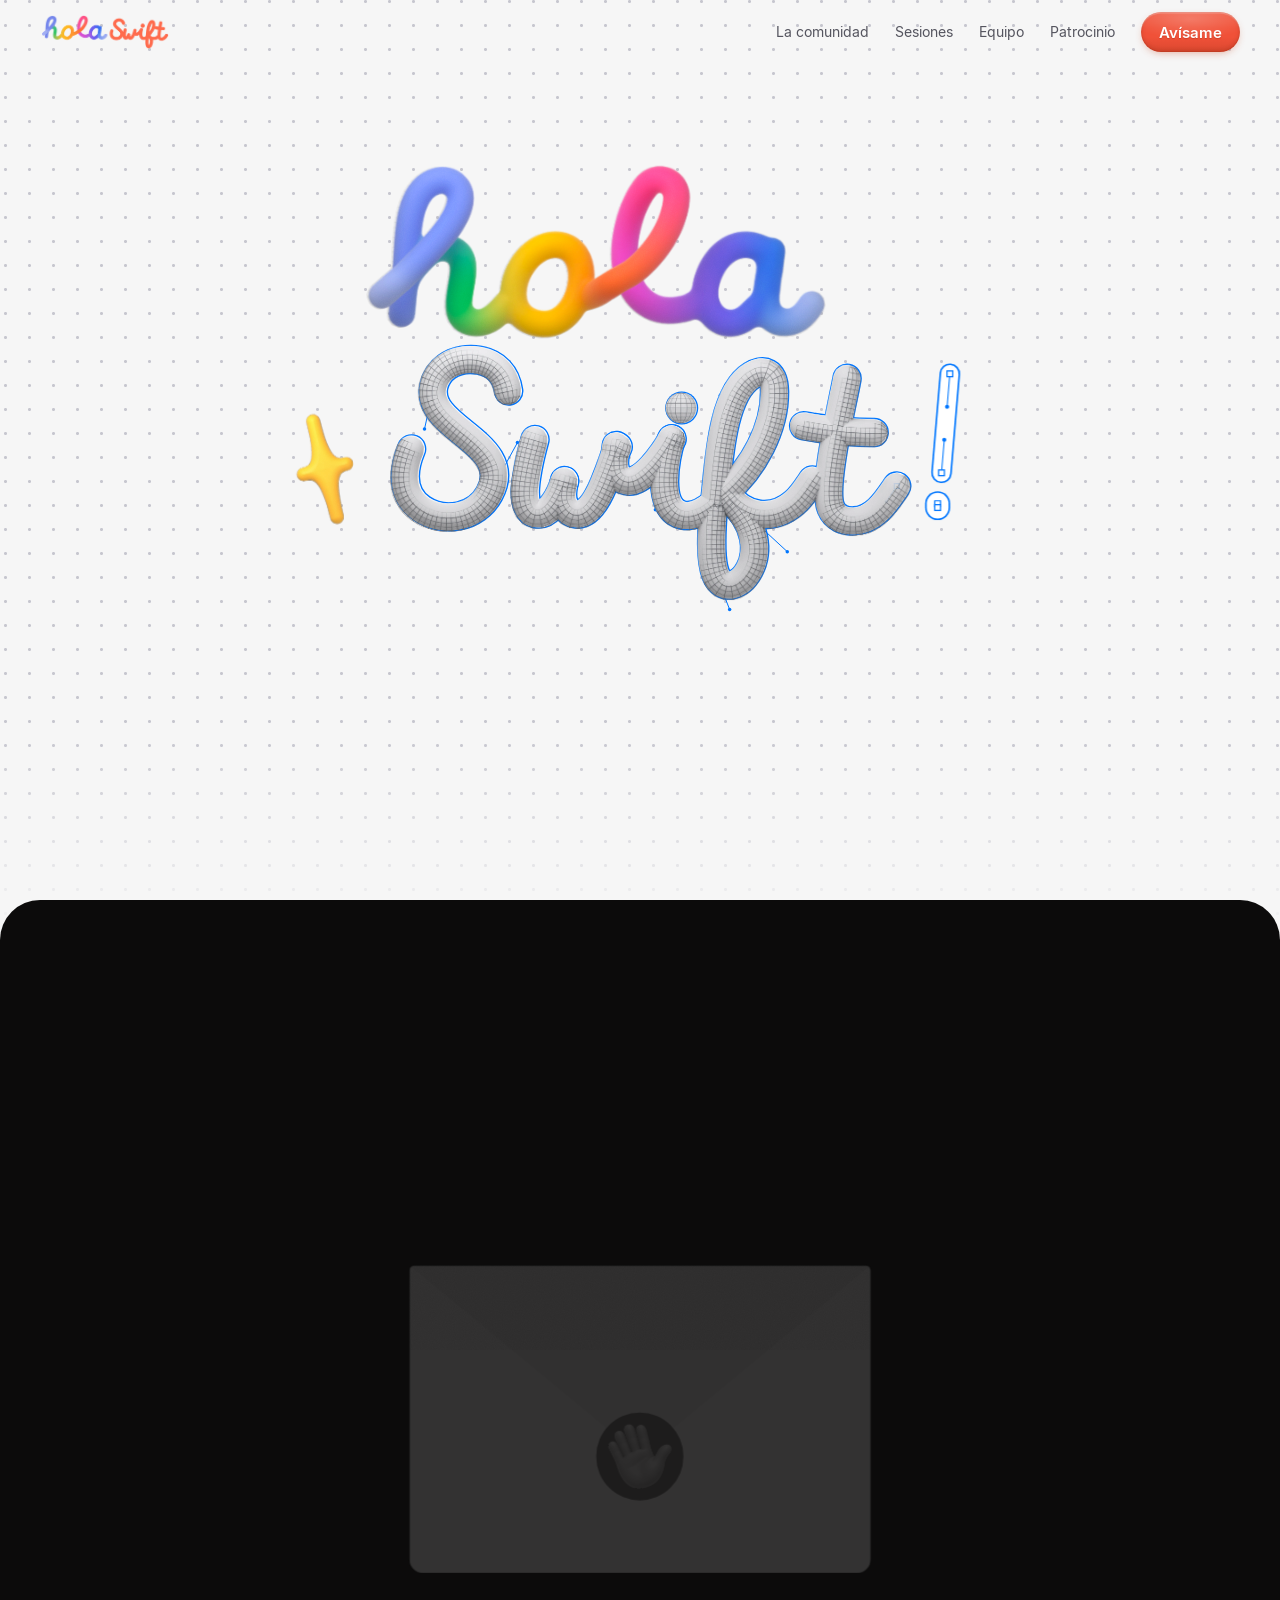
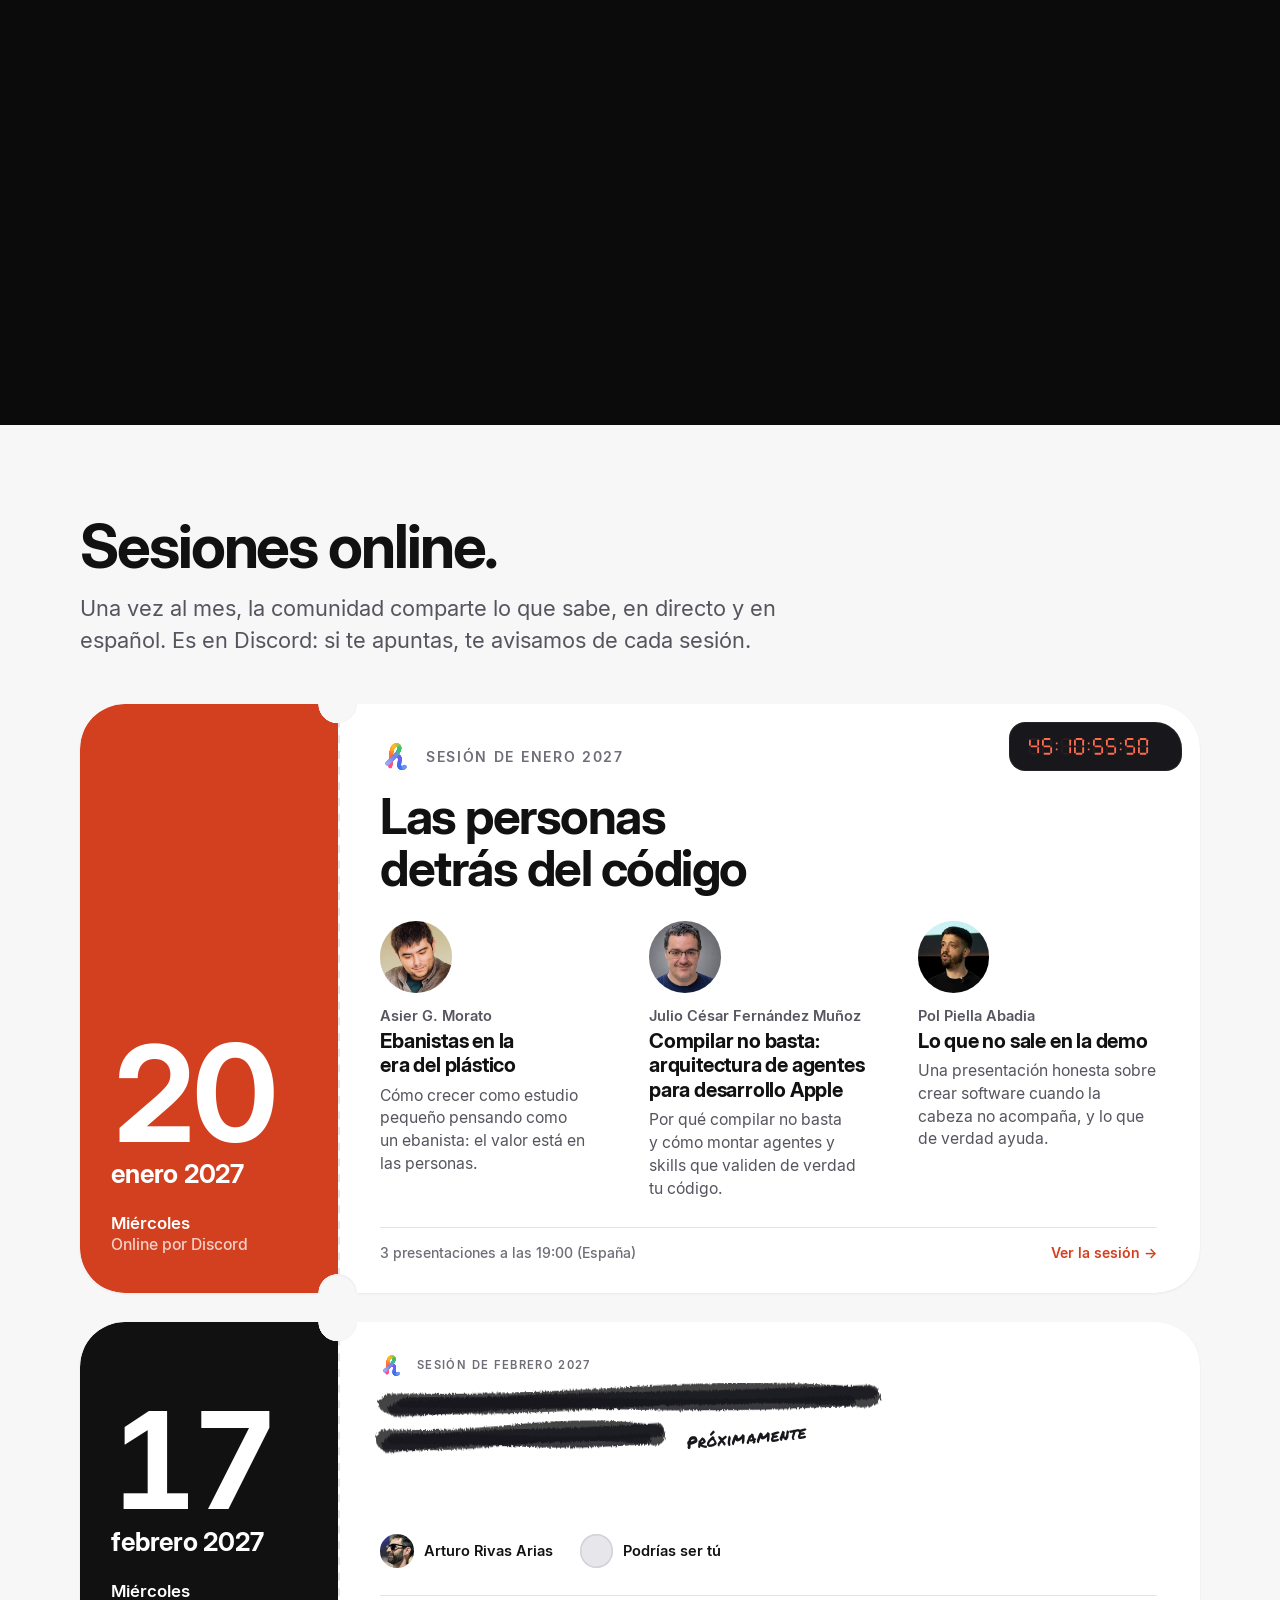
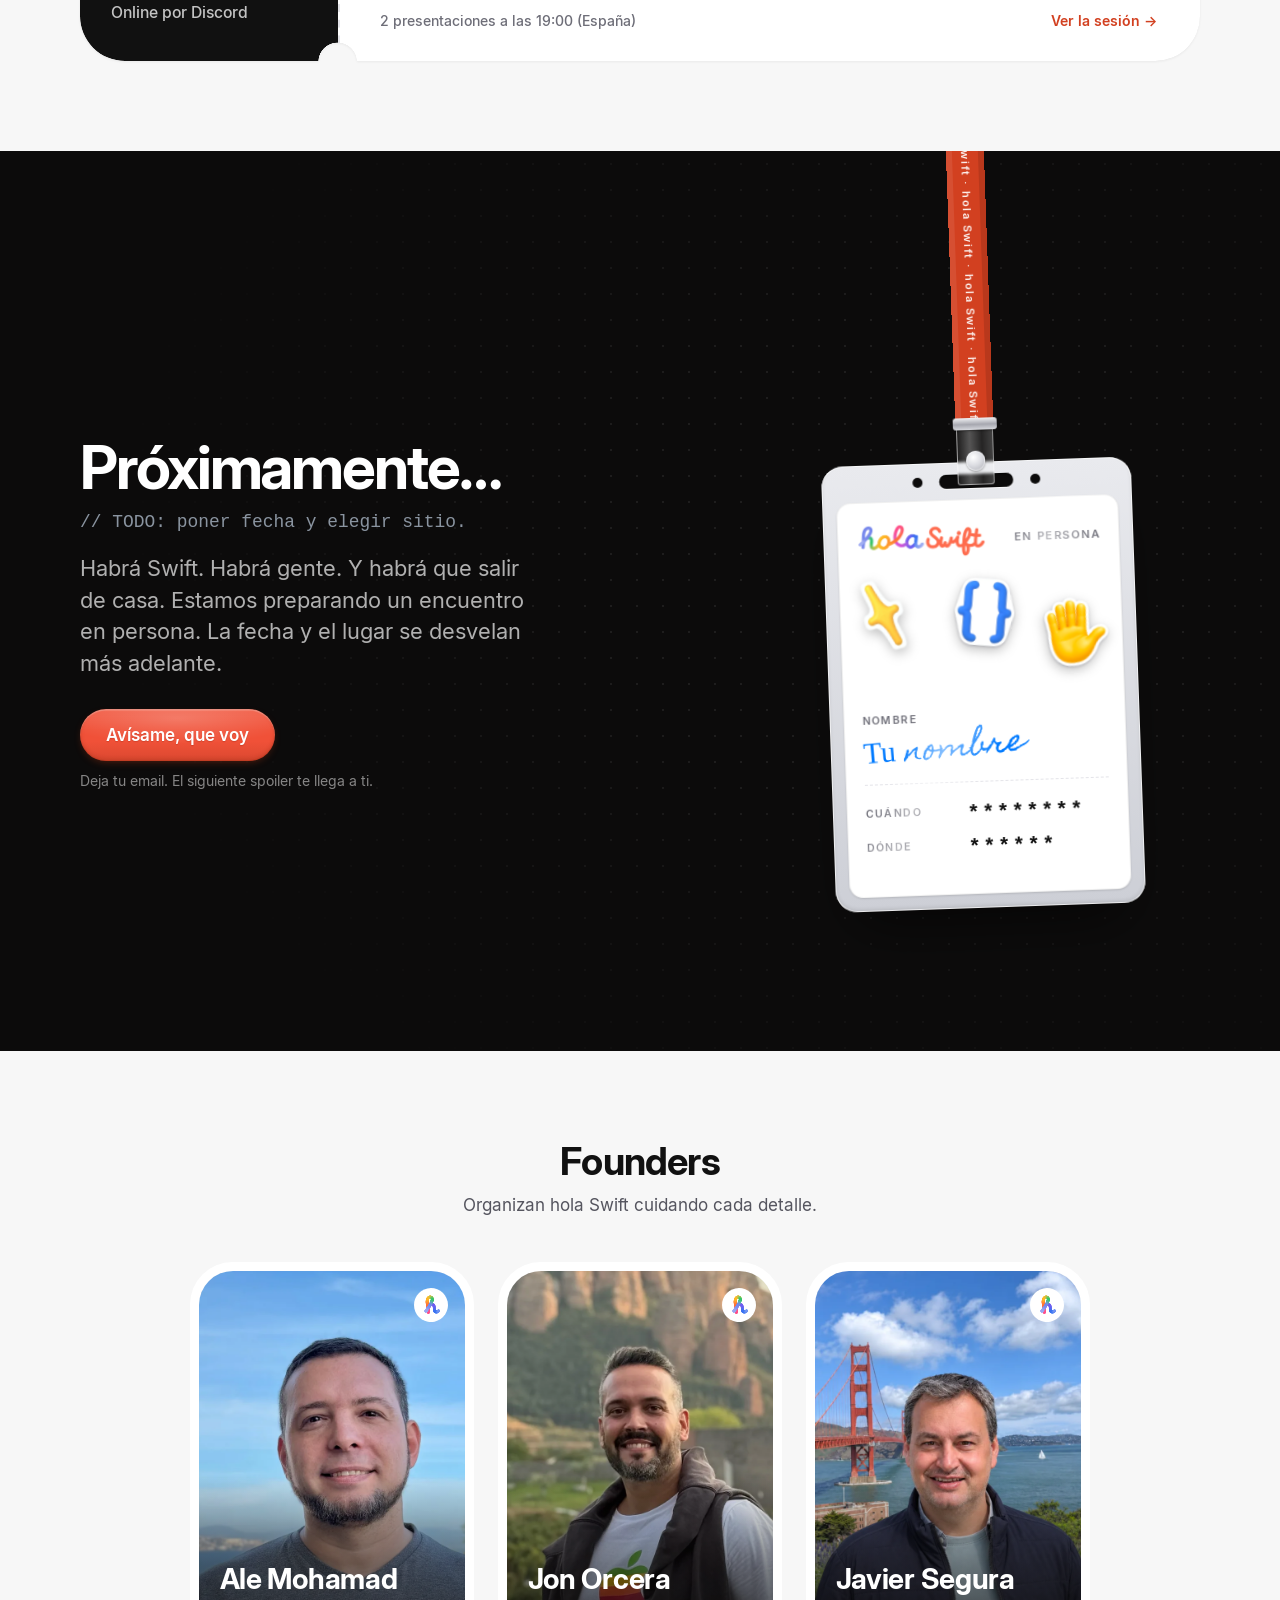
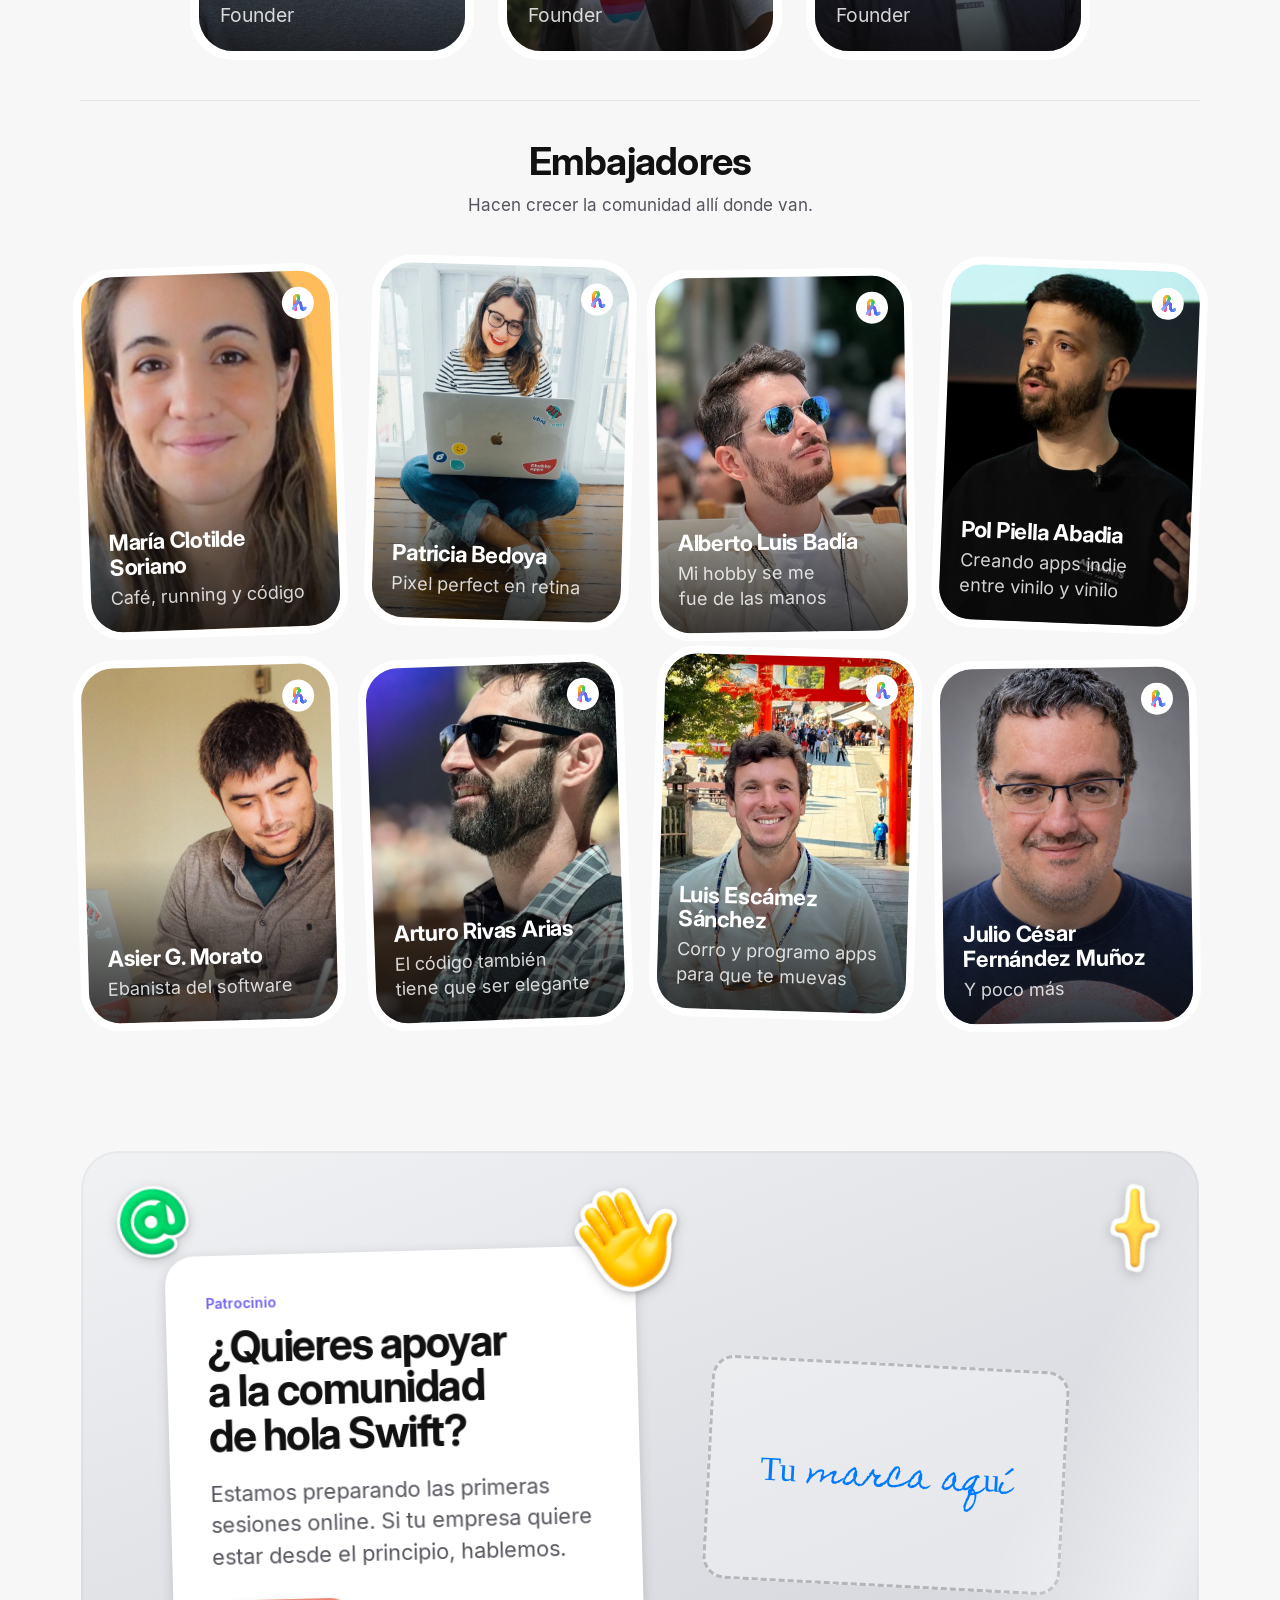
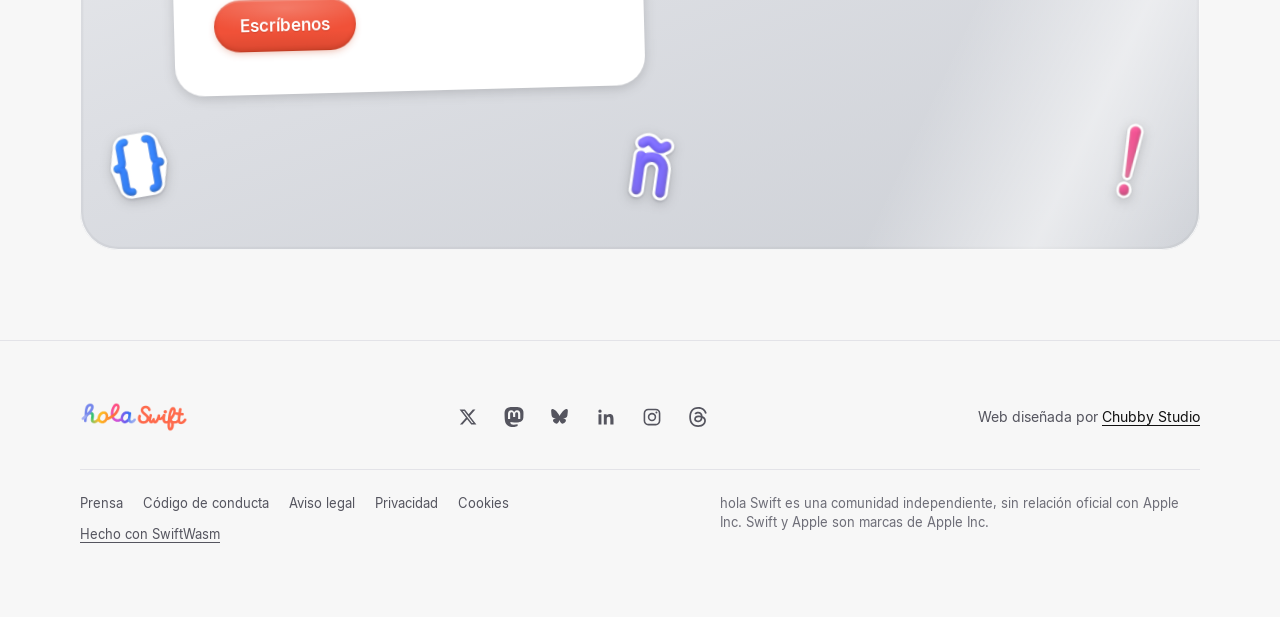
==== commit 47830a62: "Agregado código de conducta en la web" ====
--- a/index.html
+++ b/index.html
@@ -319,7 +319,7 @@
             <button class="open-card" type="button" aria-haspopup="dialog" aria-label="Ver la ficha de María Clotilde Soriano"></button>
           </article>
           <article class="person reveal" data-since="2026" data-group="Embajadores" data-name="Alberto Luis Badía" data-face="assets/caras/alberto-luis-badia.webp">
-            <div class="portrait"><img class="foto" src="assets/equipo/alberto-luis-badia.webp" alt="Alberto Luis Badía" width="800" height="1000" loading="lazy"><span class="card-seal" aria-hidden="true"><img src="assets/img/icono-h.svg" alt="" width="40" height="40" loading="lazy"></span><div class="info"><div><h3>Alberto Luis Badía</h3><p class="role"><span>OrthoKit</span><span>Evolved Orthodontics</span></p><p class="quote">Mi hobby se me fue de las manos</p></div><p class="socials"><a href="https://x.com/swiftyAlbert" target="_blank" rel="noopener me" aria-label="Alberto Luis Badía en X"><svg viewBox="0 0 16 16" aria-hidden="true"><path fill="currentColor" d="M12.2 1.5h2.2L9.6 7l5.6 7.5h-4.4L7.3 10l-4 4.5H1.1L6.2 8.6.8 1.5h4.5l3.1 4.2 3.8-4.2Zm-.8 11.7h1.2L4.7 2.7H3.4l8 10.5Z"/></svg></a><a href="https://www.linkedin.com/in/swiftyalbert" target="_blank" rel="noopener me" aria-label="Alberto Luis Badía en LinkedIn"><svg viewBox="0 0 16 16" aria-hidden="true"><path fill="currentColor" d="M3.6 5.6H1V15h2.6V5.6ZM2.3 1.2a1.5 1.5 0 1 0 0 3 1.5 1.5 0 0 0 0-3ZM15 9.8c0-2.5-.6-4.4-3.5-4.4-1.4 0-2.3.8-2.7 1.5V5.6H6.3V15h2.6v-4.6c0-1.2.2-2.4 1.8-2.4 1.5 0 1.5 1.4 1.5 2.5V15H15V9.8Z"/></svg></a><a href="https://holaswift.com/" target="_blank" rel="noopener me" aria-label="Alberto Luis Badía en su web"><svg viewBox="0 0 16 16" aria-hidden="true"><path fill="none" stroke="currentColor" stroke-width="1.6" stroke-linecap="round" d="M6.5 9.5l3-3M7 4.5l1-1a2.8 2.8 0 0 1 4 4l-1 1M9 11.5l-1 1a2.8 2.8 0 0 1-4-4l1-1"/></svg></a></p></div></div>
+            <div class="portrait"><img class="foto" src="assets/equipo/alberto-luis-badia.webp" alt="Alberto Luis Badía" width="800" height="1000" loading="lazy"><span class="card-seal" aria-hidden="true"><img src="assets/img/icono-h.svg" alt="" width="40" height="40" loading="lazy"></span><div class="info"><div><h3>Alberto Luis Badía</h3><p class="role"><span>OrthoKit</span><span>Evolved Orthodontics</span></p><p class="quote">Mi hobby se me fue de las manos</p></div><p class="socials"><a href="https://x.com/swiftyAlbert" target="_blank" rel="noopener me" aria-label="Alberto Luis Badía en X"><svg viewBox="0 0 16 16" aria-hidden="true"><path fill="currentColor" d="M12.2 1.5h2.2L9.6 7l5.6 7.5h-4.4L7.3 10l-4 4.5H1.1L6.2 8.6.8 1.5h4.5l3.1 4.2 3.8-4.2Zm-.8 11.7h1.2L4.7 2.7H3.4l8 10.5Z"/></svg></a><a href="https://www.linkedin.com/in/swiftyalbert" target="_blank" rel="noopener me" aria-label="Alberto Luis Badía en LinkedIn"><svg viewBox="0 0 16 16" aria-hidden="true"><path fill="currentColor" d="M3.6 5.6H1V15h2.6V5.6ZM2.3 1.2a1.5 1.5 0 1 0 0 3 1.5 1.5 0 0 0 0-3ZM15 9.8c0-2.5-.6-4.4-3.5-4.4-1.4 0-2.3.8-2.7 1.5V5.6H6.3V15h2.6v-4.6c0-1.2.2-2.4 1.8-2.4 1.5 0 1.5 1.4 1.5 2.5V15H15V9.8Z"/></svg></a><a href="https://www.orthokit.com/" target="_blank" rel="noopener me" aria-label="Alberto Luis Badía en su web"><svg viewBox="0 0 16 16" aria-hidden="true"><path fill="none" stroke="currentColor" stroke-width="1.6" stroke-linecap="round" d="M6.5 9.5l3-3M7 4.5l1-1a2.8 2.8 0 0 1 4 4l-1 1M9 11.5l-1 1a2.8 2.8 0 0 1-4-4l1-1"/></svg></a></p></div></div>
             <div class="bio" id="bio-5"><p>Desarrolla software desde los 12 años, especializado en apps nativas para Apple. Fundador de Evolved Orthodontics y creador de OrthoKit, una app para iPhone, iPad y Mac que usan ortodoncistas de todo el mundo.</p></div>
             <button class="open-card" type="button" aria-haspopup="dialog" aria-label="Ver la ficha de Alberto Luis Badía"></button>
           </article>
@@ -429,7 +429,7 @@
   </div>
   <div class="wrap-x legal">
     <div class="legal-left">
-      <nav aria-label="Legal"><a href="/prensa/">Prensa</a><a href="/aviso-legal">Aviso legal</a><a href="/privacidad">Privacidad</a><a href="/cookies">Cookies</a></nav>
+      <nav aria-label="Legal"><a href="/prensa/">Prensa</a><a href="/codigo-de-conducta">Código de conducta</a><a href="/aviso-legal">Aviso legal</a><a href="/privacidad">Privacidad</a><a href="/cookies">Cookies</a></nav>
       <p class="done"><a href="https://github.com/swiftwasm/swift" target="_blank" rel="noopener">Hecho con SwiftWasm</a></p>
     </div>
     <p>hola Swift es una comunidad independiente, sin relación oficial con Apple Inc. Swift y Apple son marcas de Apple Inc.</p>
